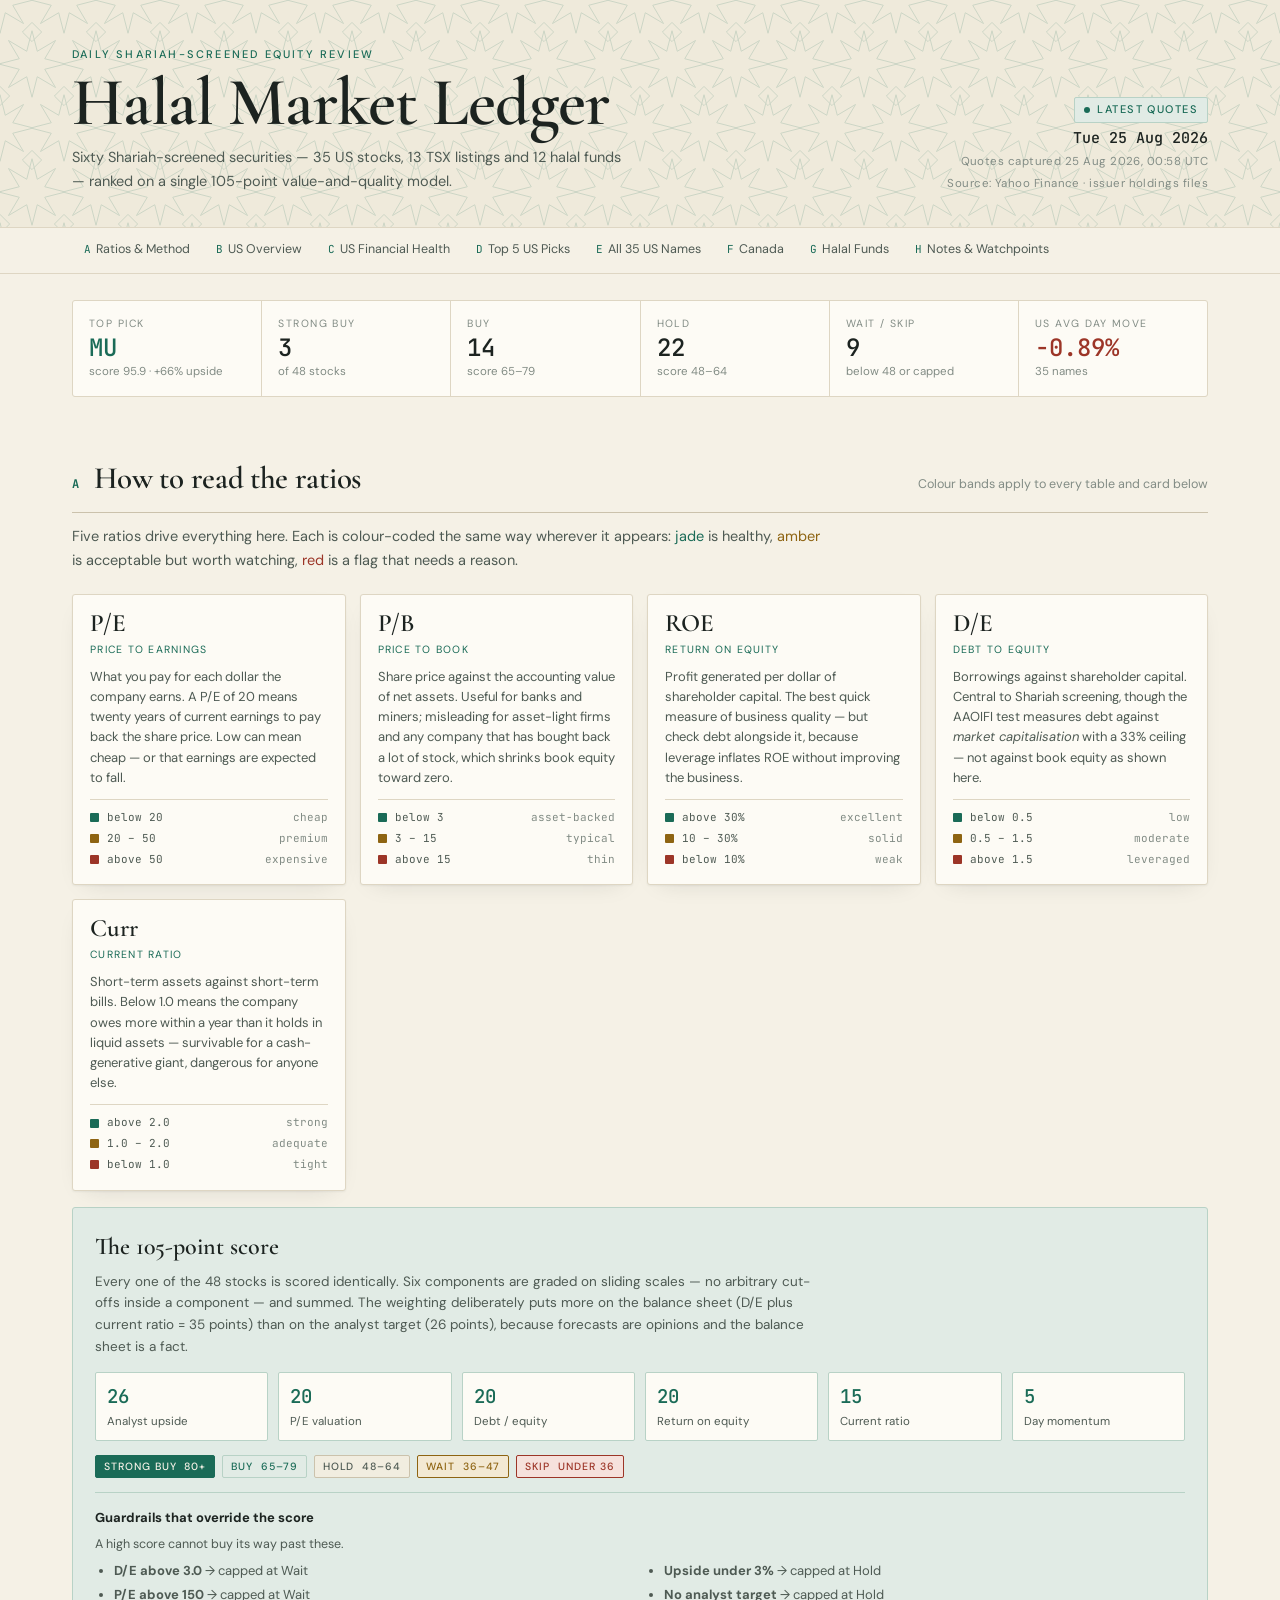
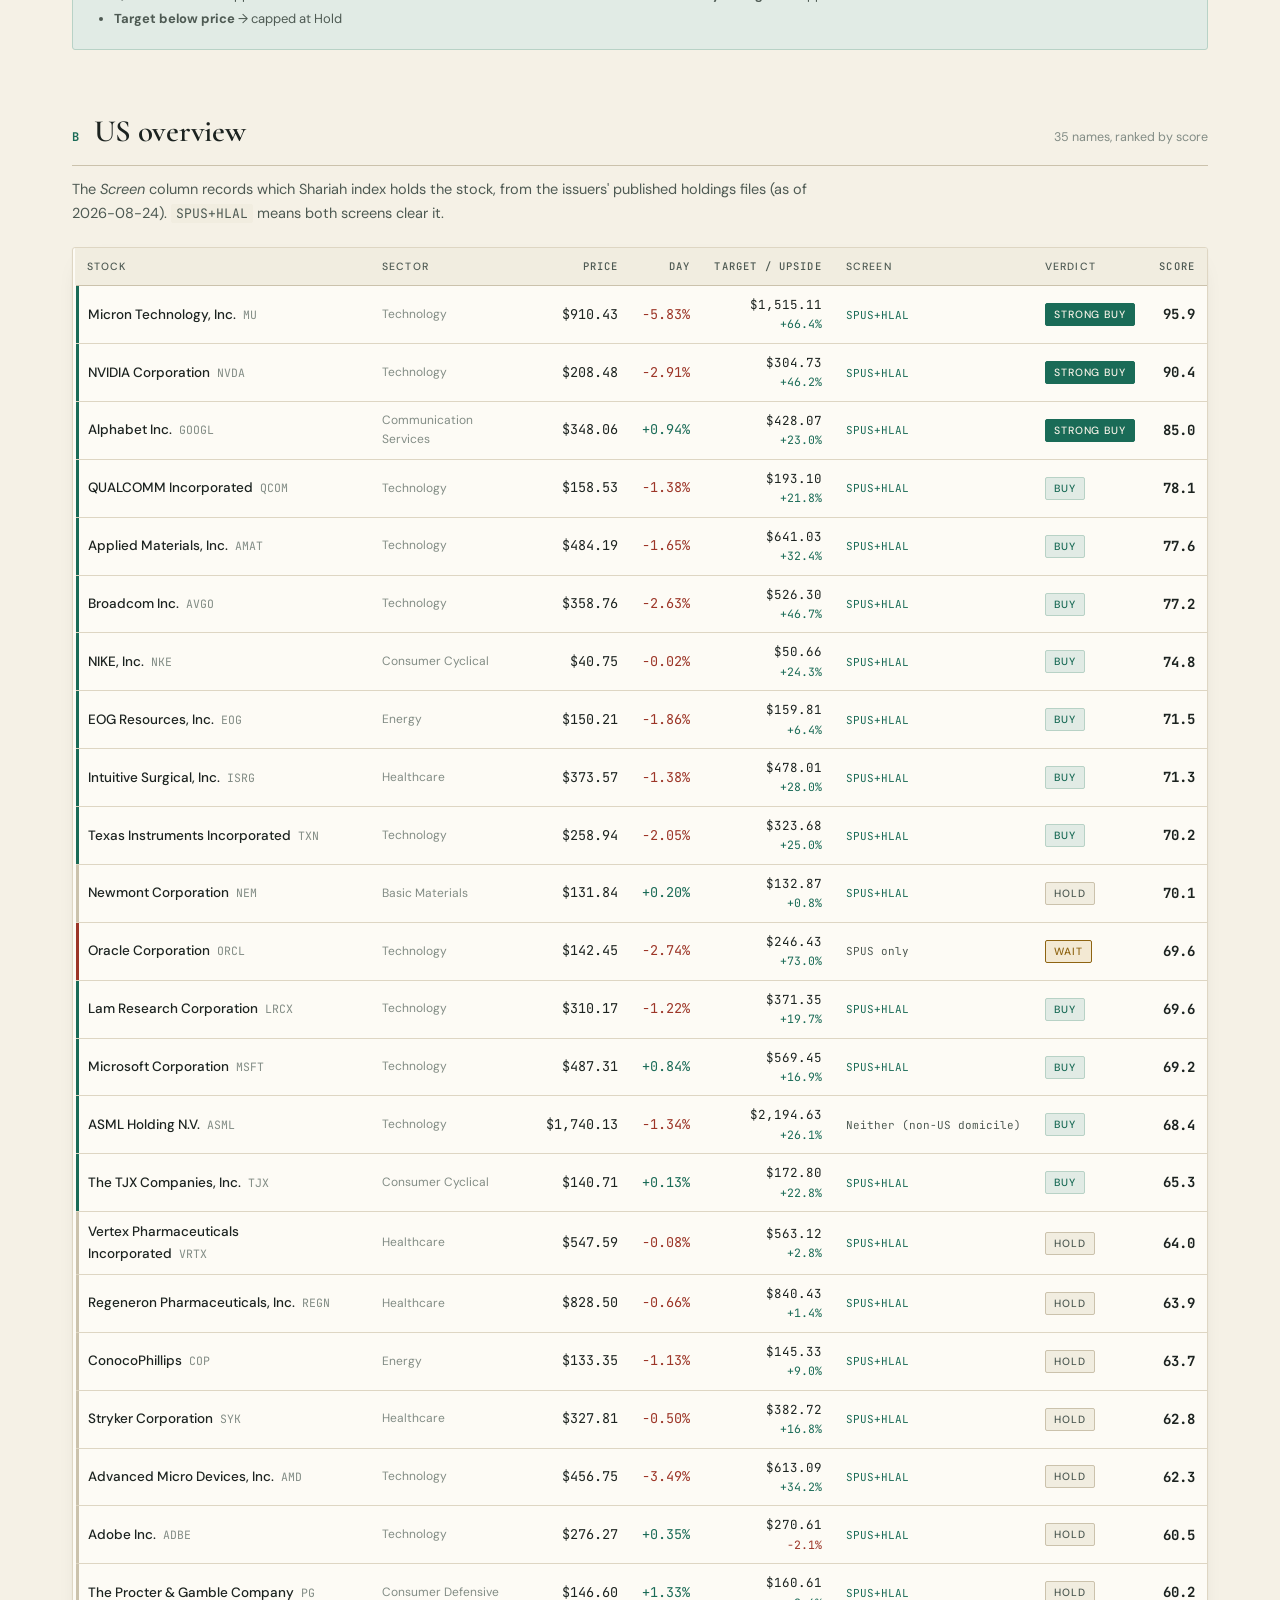
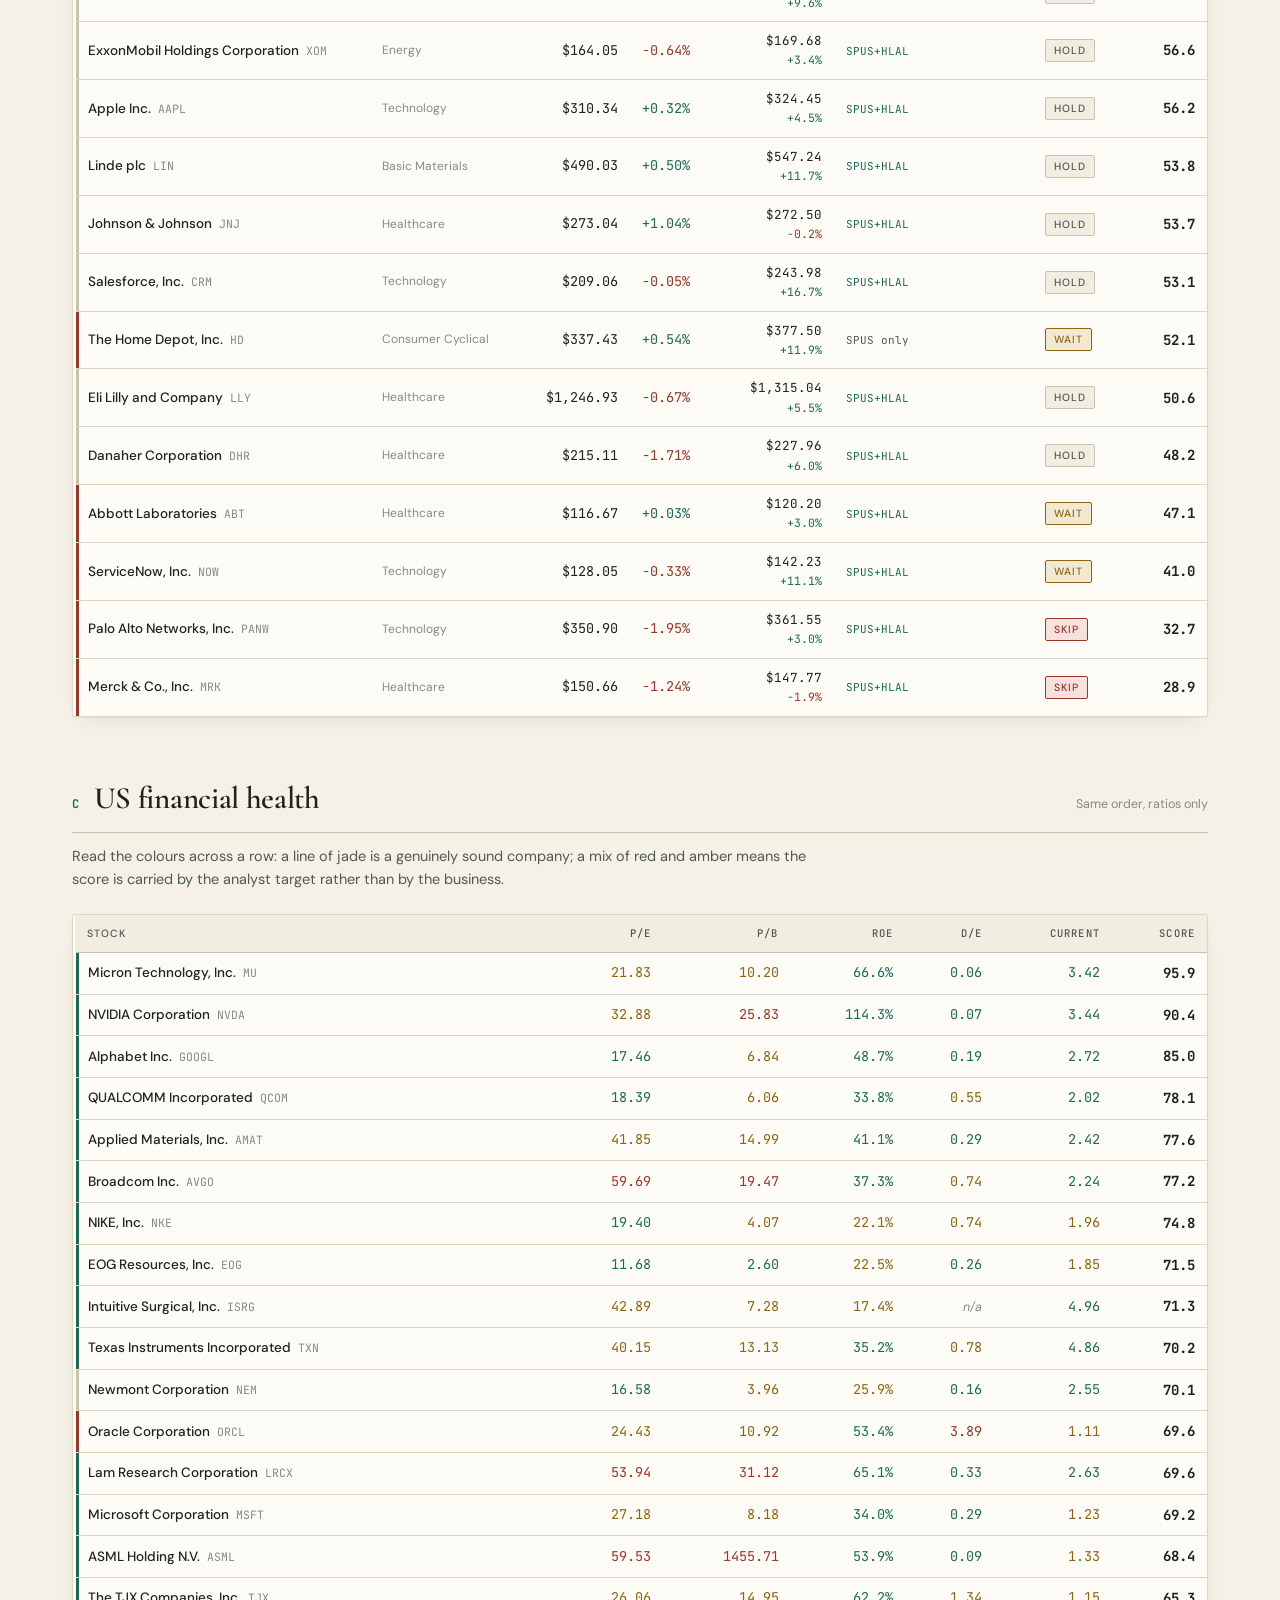
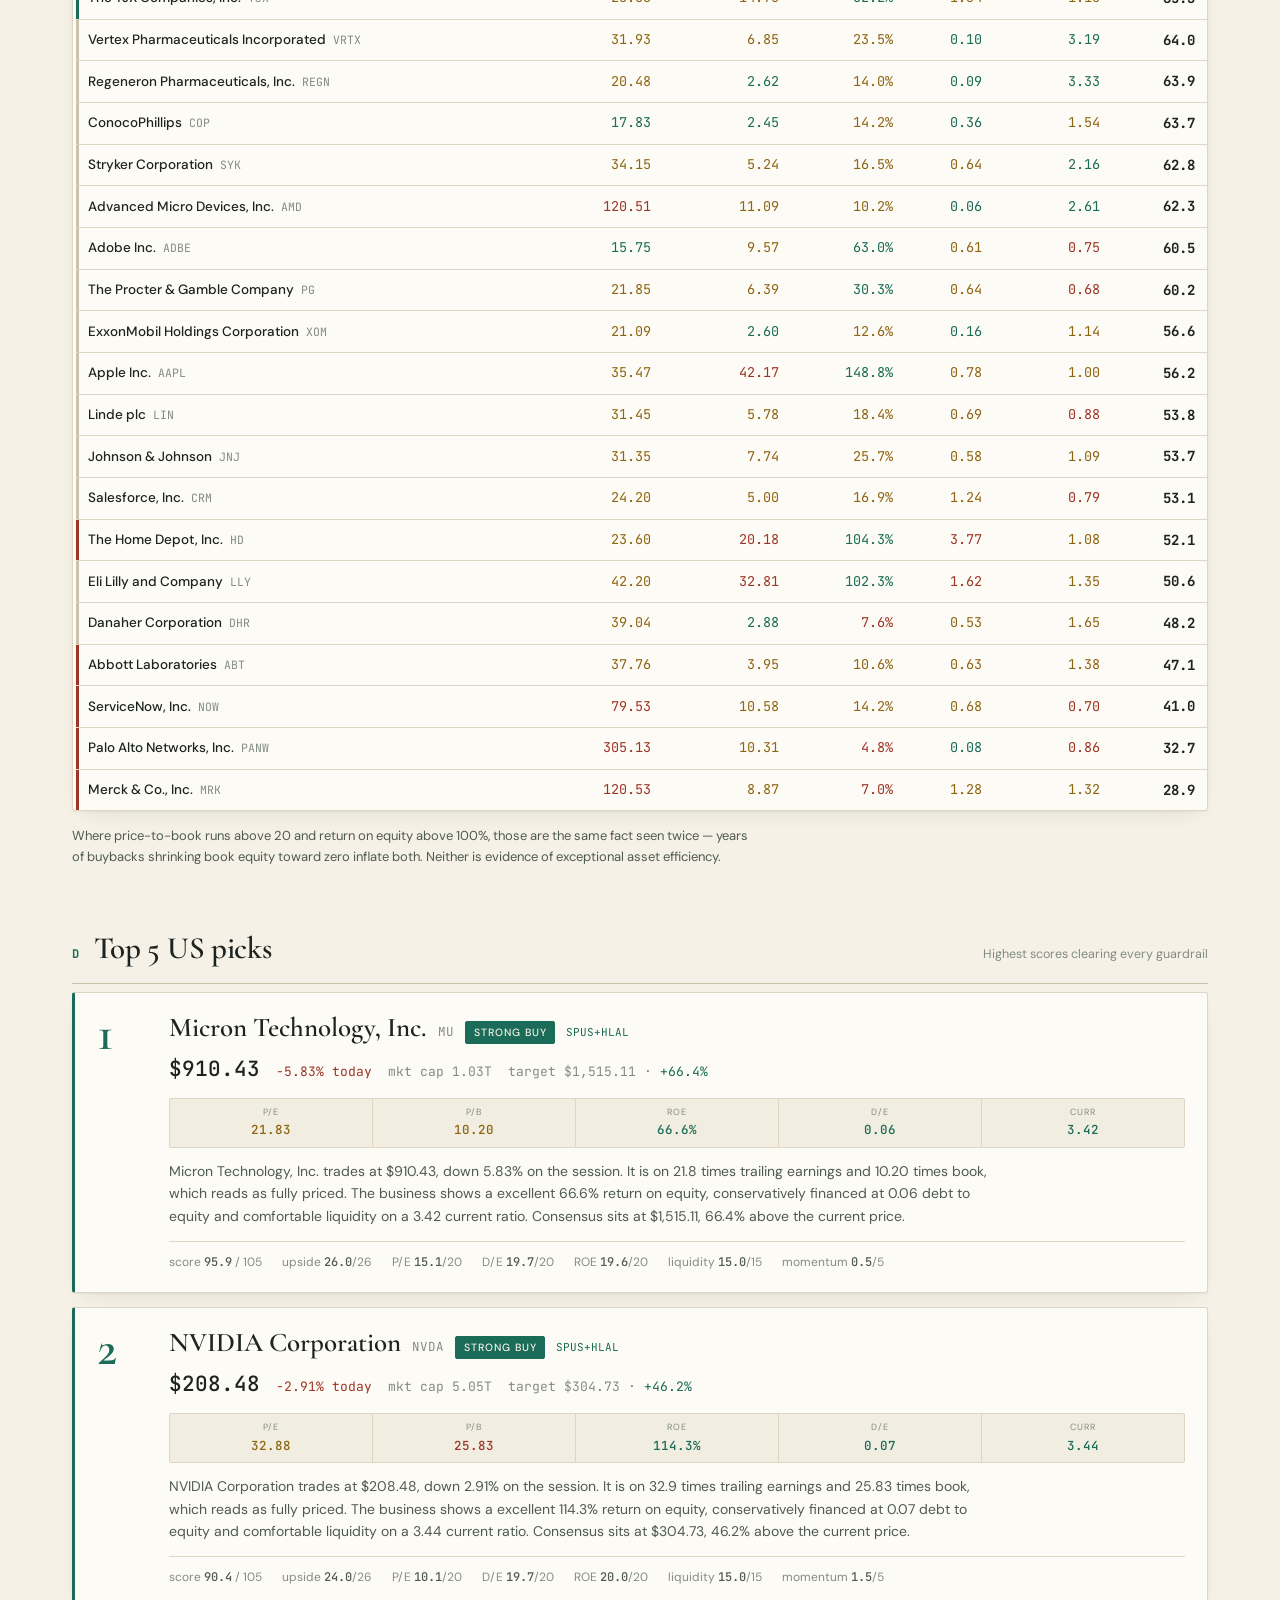
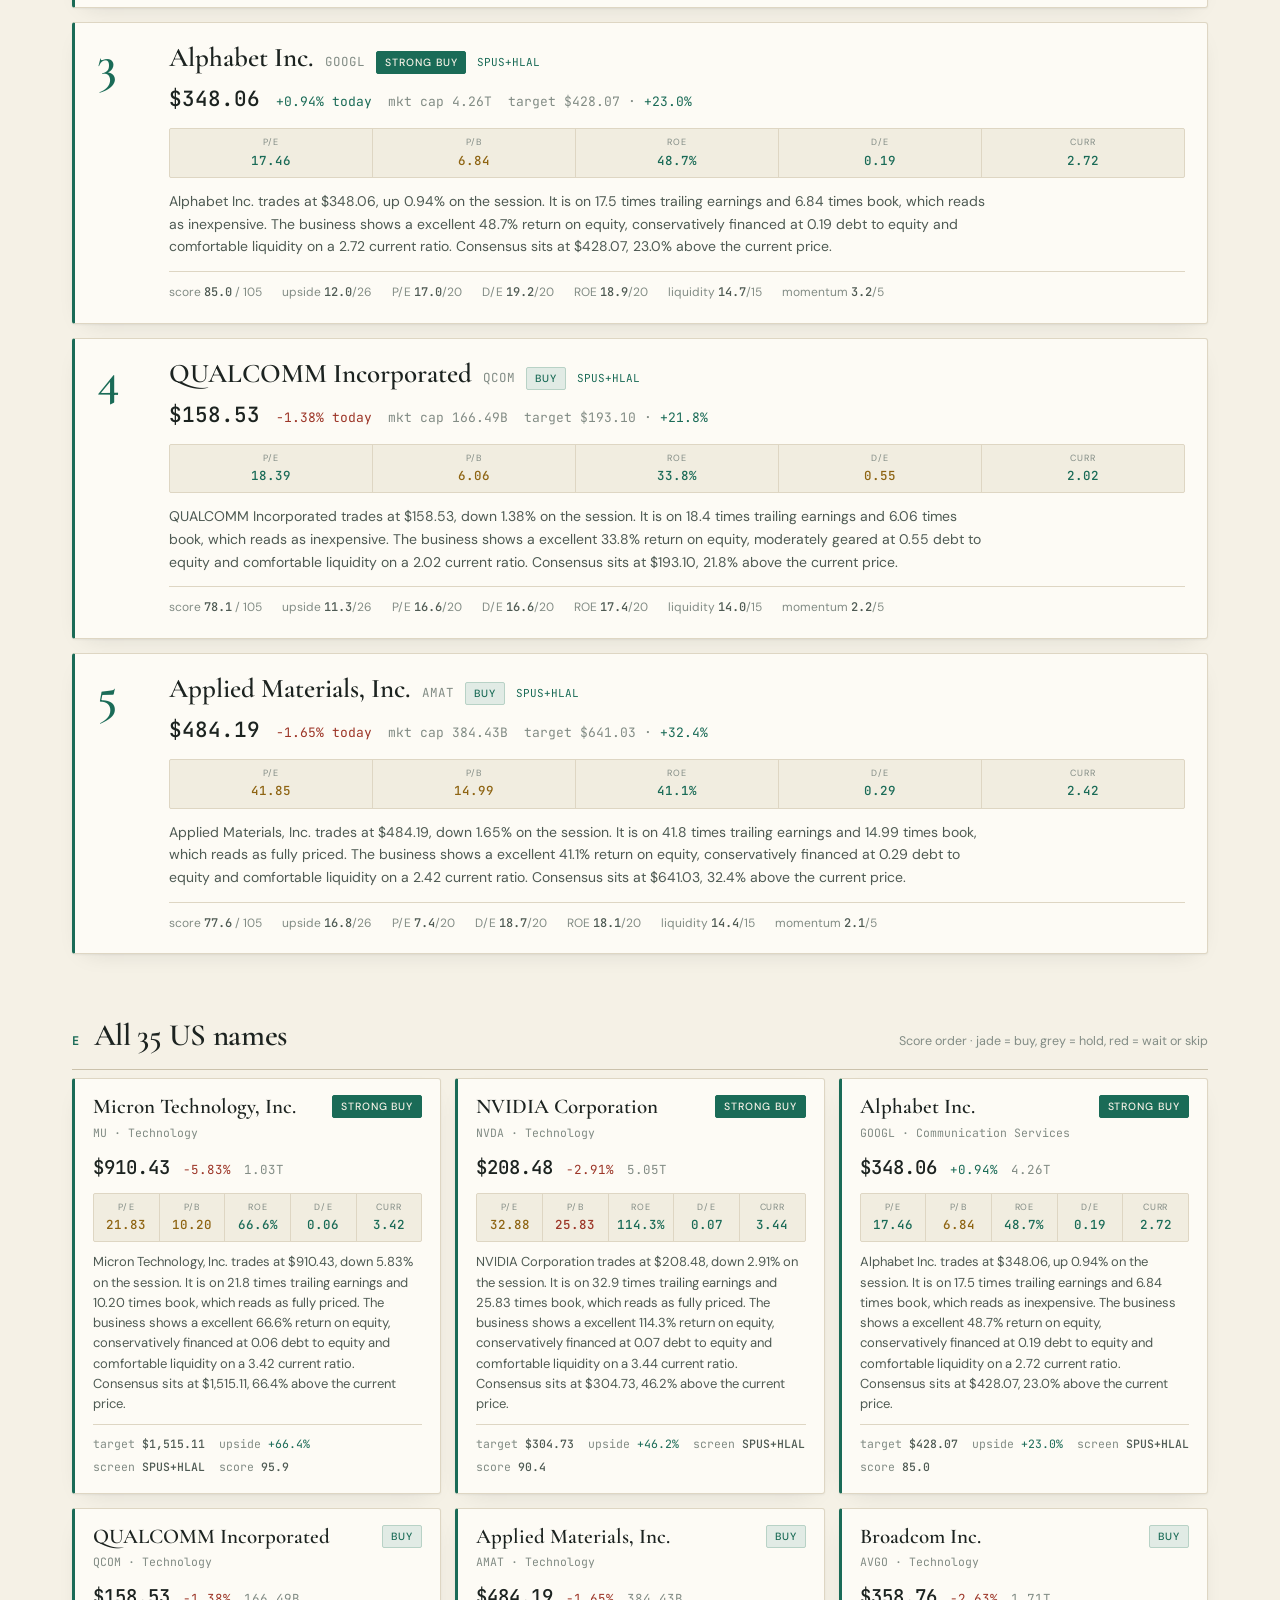
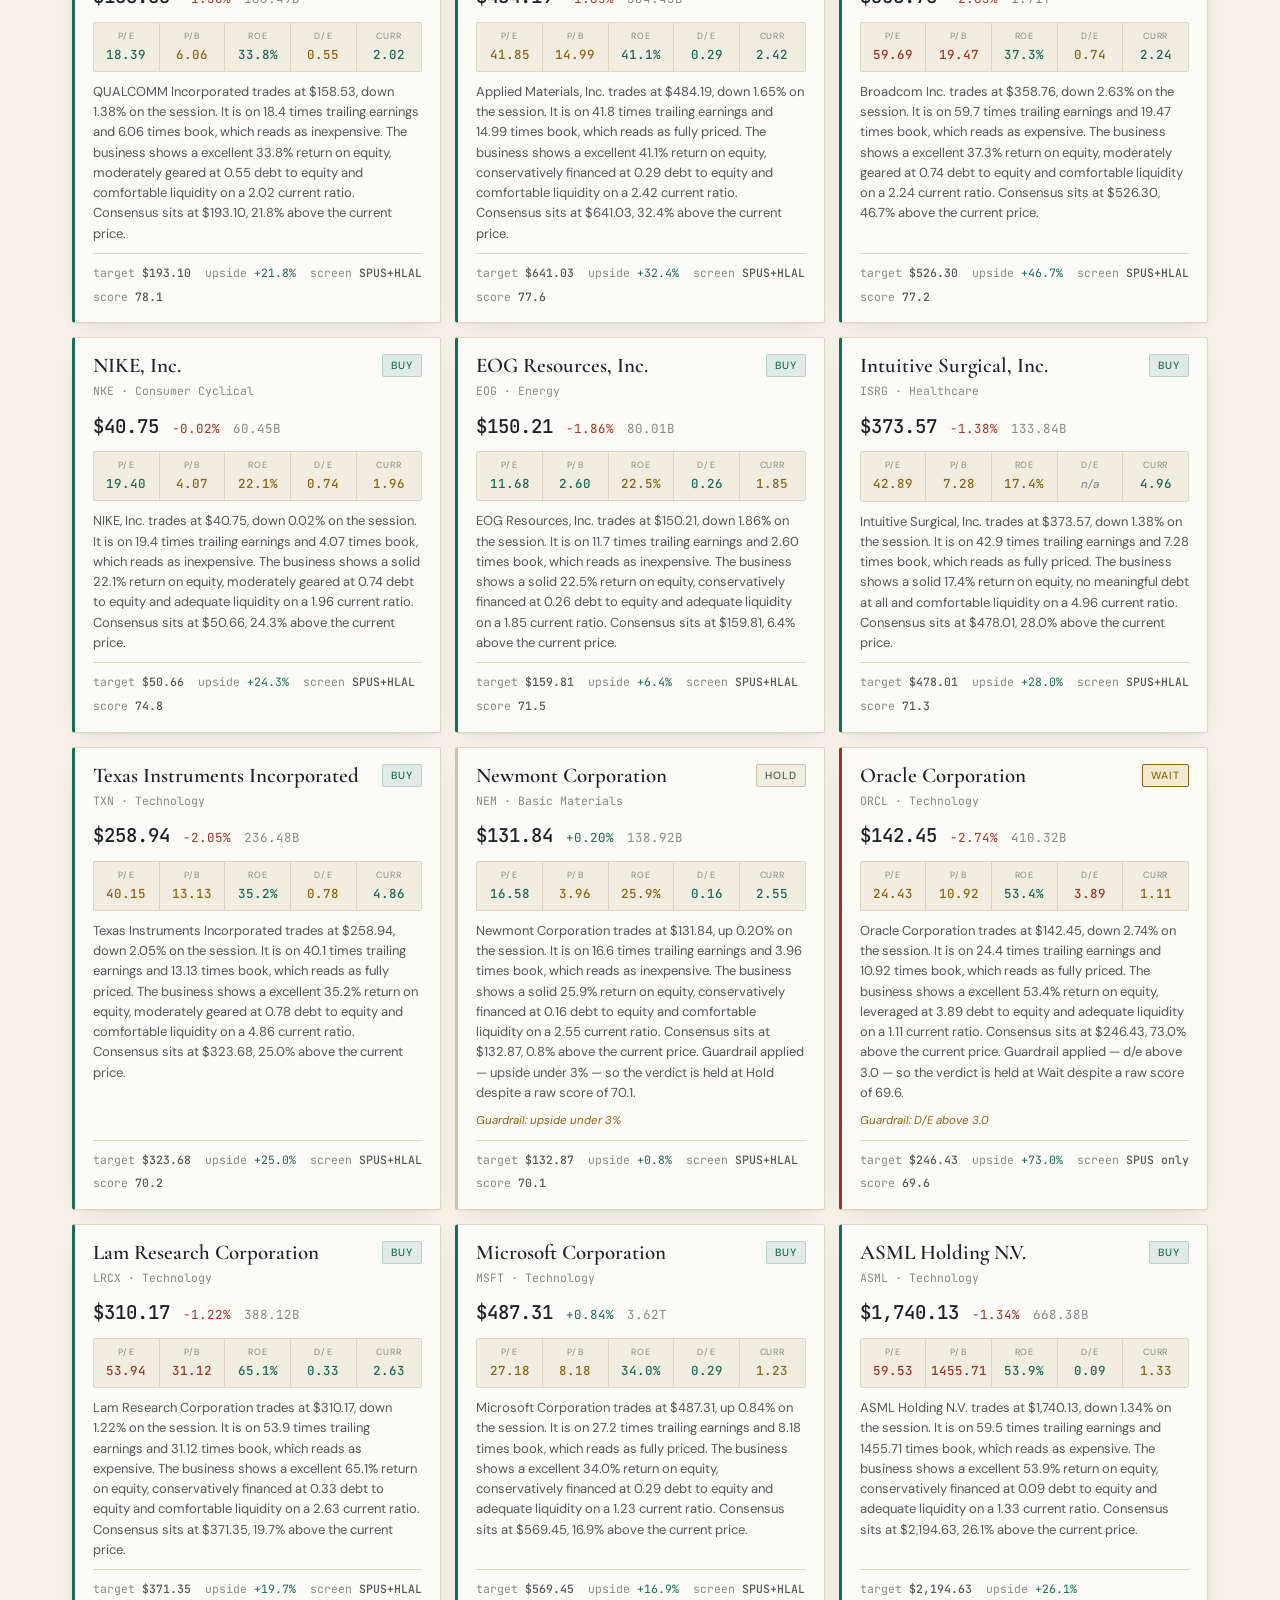
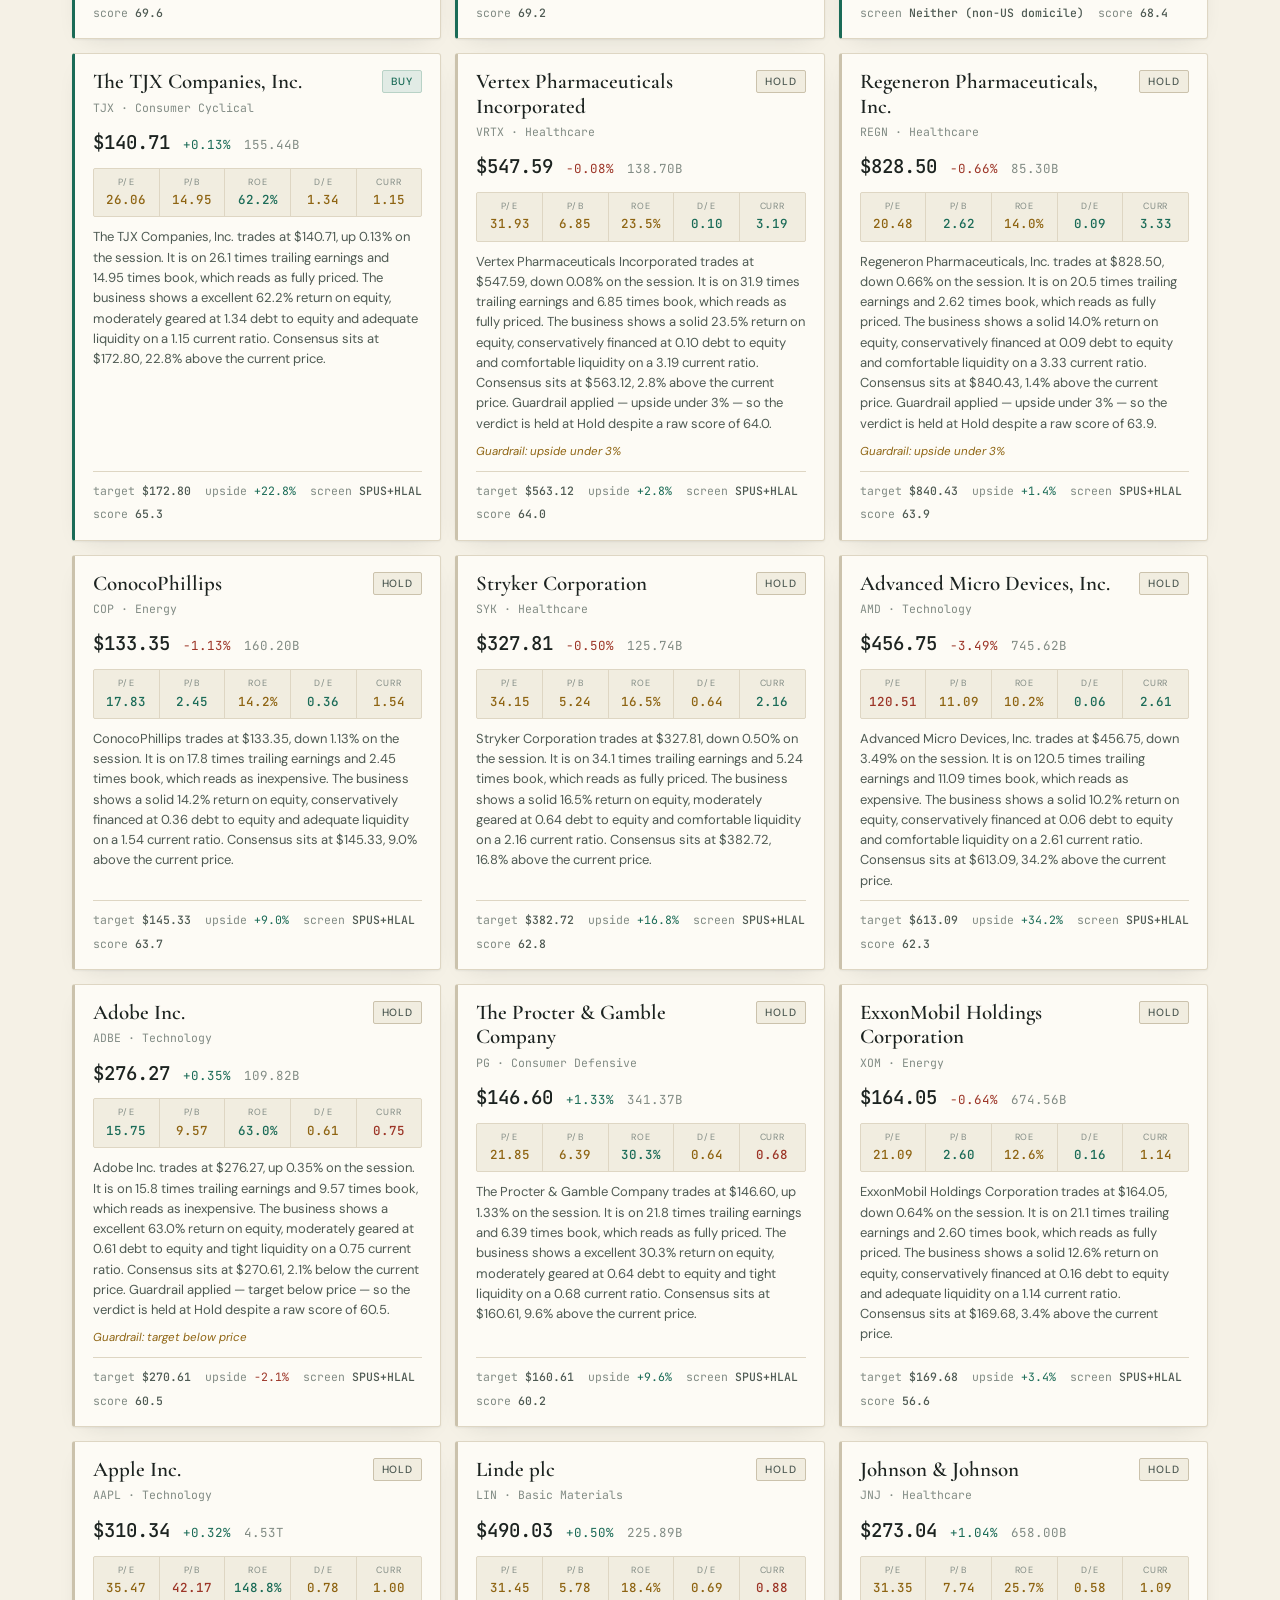
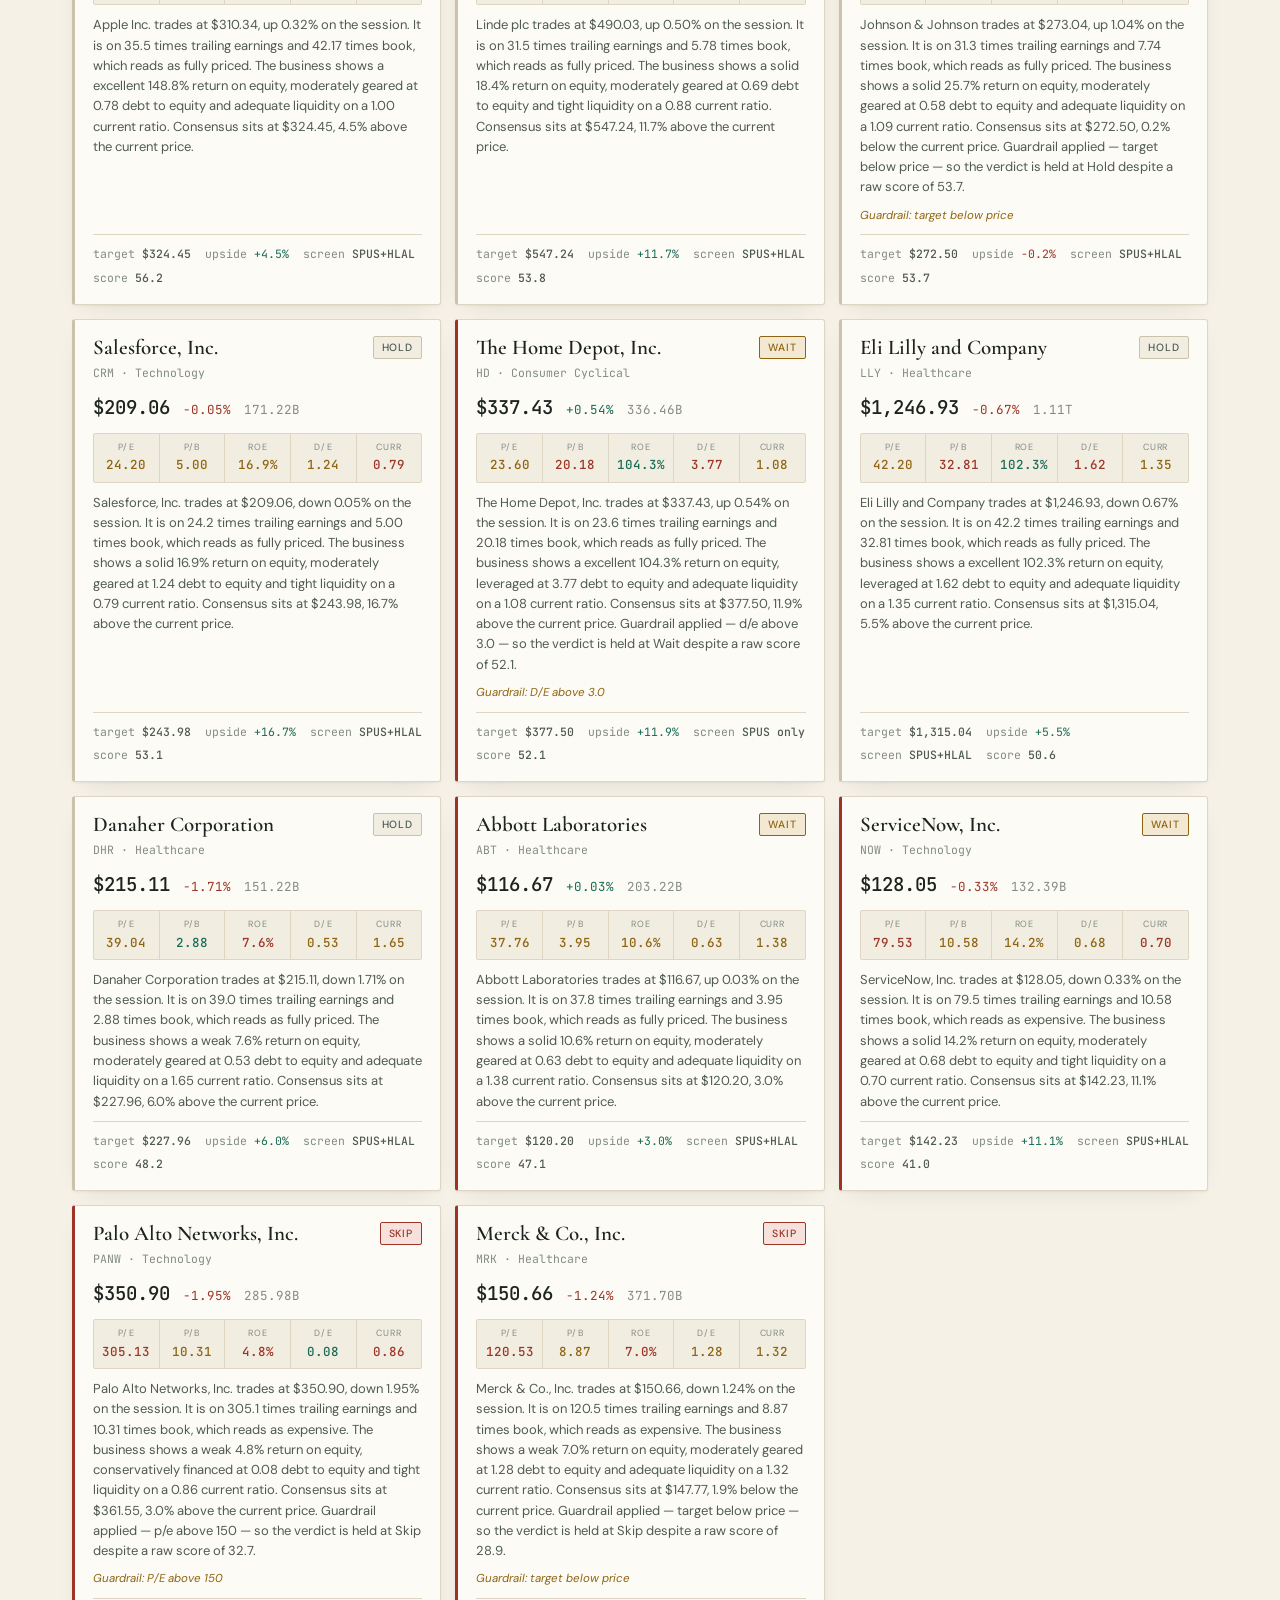
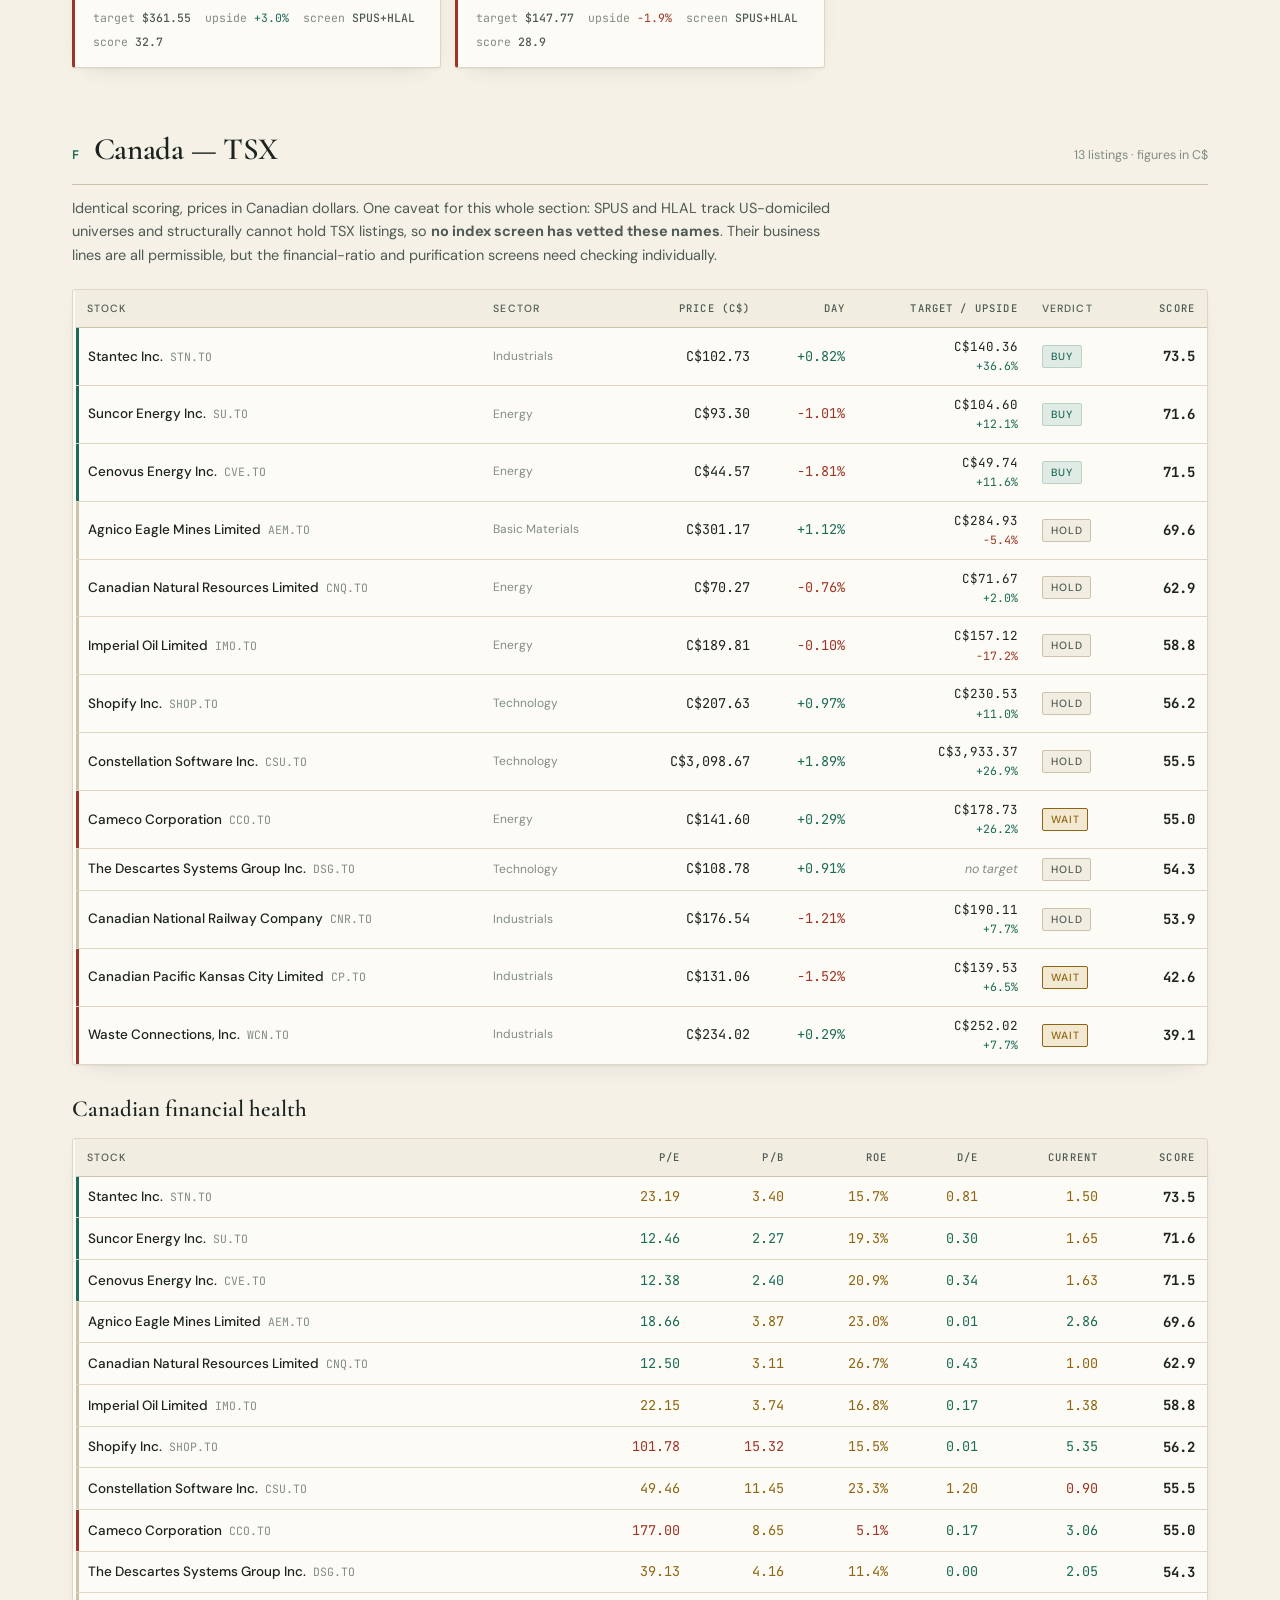
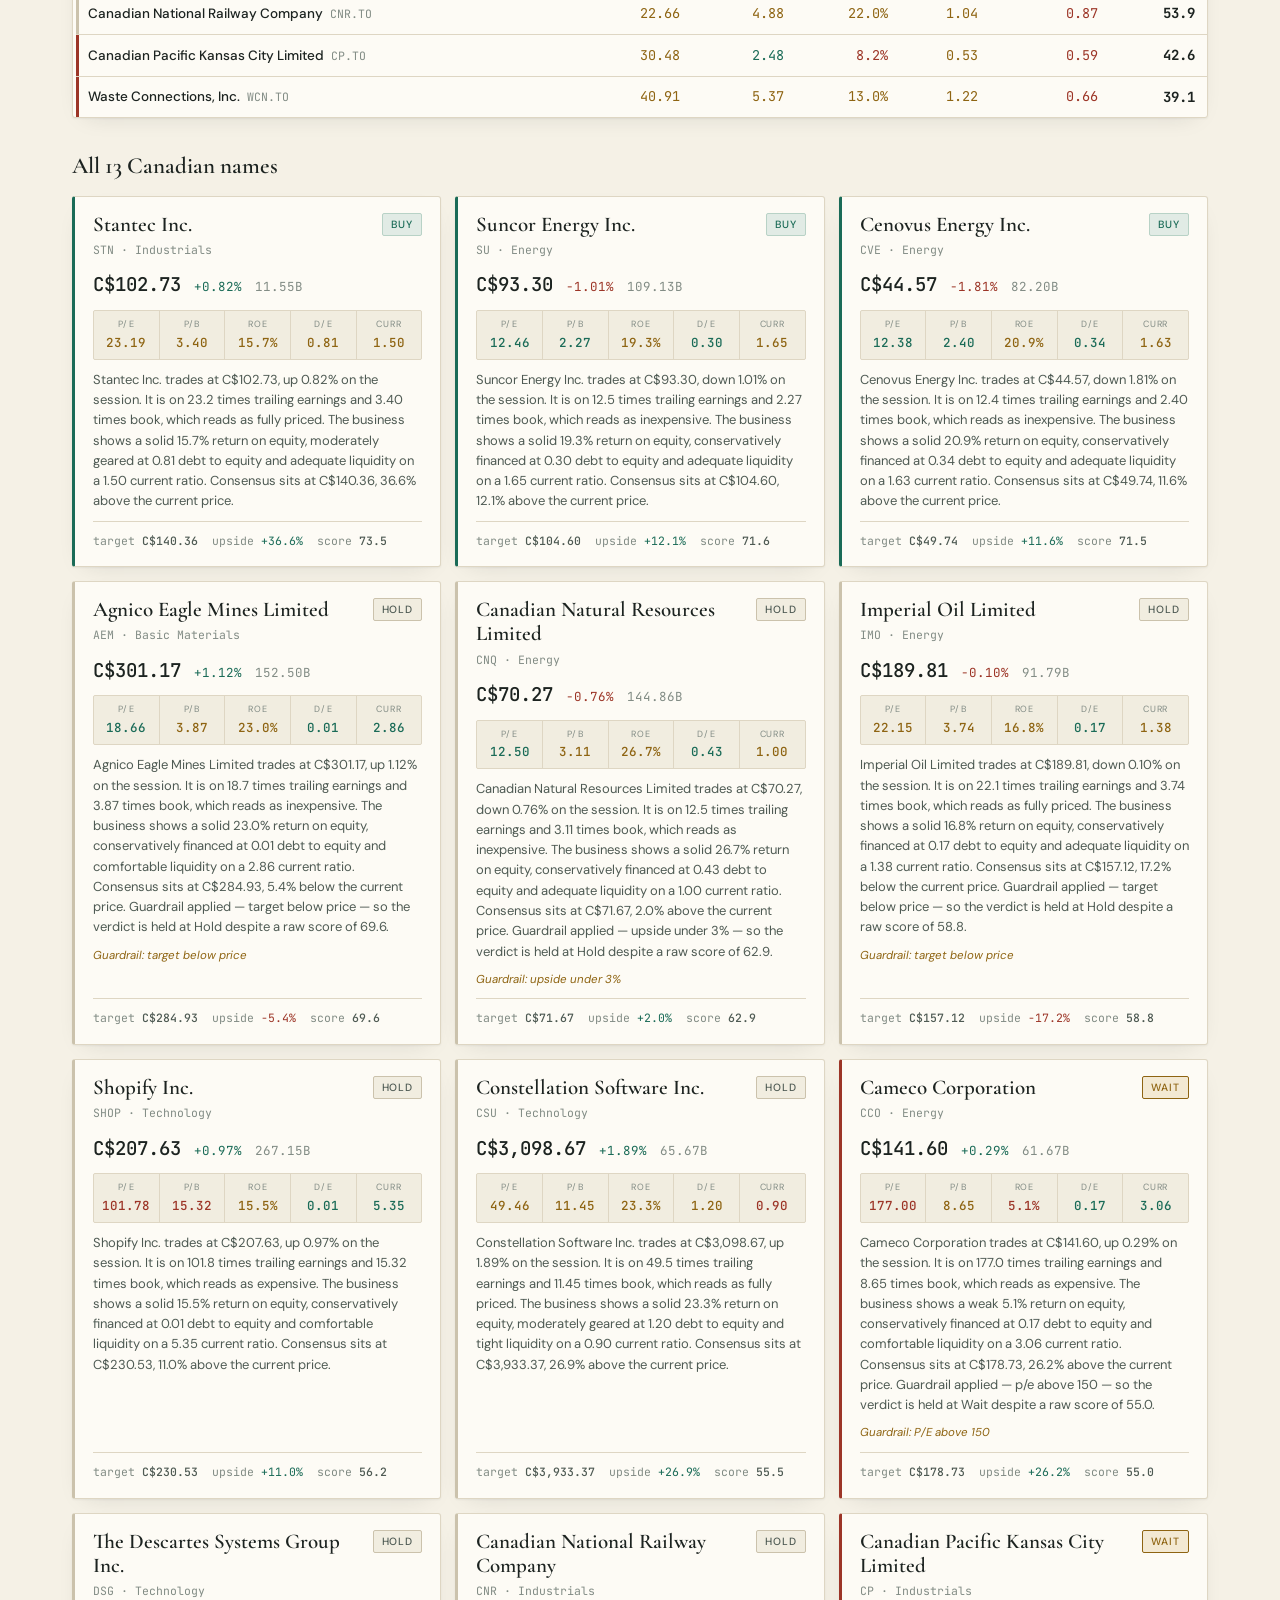
==== reports/2026-08-25.html @ 3c3ec8f3 "report: 2026-08-25" ====
<!doctype html>
<html lang="en">
<head>
<meta charset="utf-8">
<meta name="viewport" content="width=device-width,initial-scale=1">
<title>Halal Market Ledger — Tue 25 Aug 2026</title>
<meta name="description" content="Shariah-screened review of 60 securities for Tue 25 Aug 2026.">
<link rel="icon" href="data:image/svg+xml,<svg xmlns=%22http://www.w3.org/2000/svg%22 viewBox=%220 0 100 100%22><text y=%22.9em%22 font-size=%2290%22>&#127769;</text></svg>">
<style>*{margin:0;padding:0}</style>
</head>
<body>
<script>(function(){try{var t=localStorage.getItem('hml-theme');if(t)document.documentElement.setAttribute('data-theme',t);}catch(e){}})();</script>

<link rel="preconnect" href="https://fonts.googleapis.com">
<link rel="preconnect" href="https://fonts.gstatic.com" crossorigin>
<link rel="stylesheet" href="https://fonts.googleapis.com/css2?family=Cormorant+Garamond:ital,wght@0,400;0,500;0,600;0,700;1,400&family=DM+Sans:opsz,wght@9..40,300;9..40,400;9..40,500;9..40,700&family=JetBrains+Mono:wght@400;500;700&display=swap">
<style>
:root{
  --ground:#F5F1E6; --ground-2:#EFEADB; --surface:#FDFBF5; --surface-2:#F1EDE0;
  --ink:#1C2320; --ink-2:#4E5A53; --ink-3:#828C85;
  --rule:#DED6C3; --rule-2:#CBC2AC;
  --jade:#1a6b57; --jade-2:#12503f; --jade-soft:#E1EBE5; --jade-line:#B8D2C6;
  --amber:#8E6412; --amber-soft:#F3E9D3;
  --clay:#9C3527; --clay-soft:#F6E1DC;
  --shadow:0 1px 2px rgba(28,35,32,.05), 0 8px 24px -14px rgba(28,35,32,.18);
  --star:#1a6b57;
}
@media (prefers-color-scheme: dark){
  :root:not([data-theme="light"]){
    --ground:#121614; --ground-2:#171C19; --surface:#1B211E; --surface-2:#232A26;
    --ink:#EAE5D7; --ink-2:#AEB8B1; --ink-3:#79837C;
    --rule:#2C3531; --rule-2:#3B4640;
    --jade:#59B694; --jade-2:#7FCDAE; --jade-soft:#172C24; --jade-line:#2A4A3D;
    --amber:#D8A64C; --amber-soft:#2B2416;
    --clay:#E0806B; --clay-soft:#33201B;
    --shadow:0 1px 2px rgba(0,0,0,.4), 0 8px 24px -14px rgba(0,0,0,.7);
    --star:#59B694;
  }
}
:root[data-theme="dark"]{
  --ground:#121614; --ground-2:#171C19; --surface:#1B211E; --surface-2:#232A26;
  --ink:#EAE5D7; --ink-2:#AEB8B1; --ink-3:#79837C;
  --rule:#2C3531; --rule-2:#3B4640;
  --jade:#59B694; --jade-2:#7FCDAE; --jade-soft:#172C24; --jade-line:#2A4A3D;
  --amber:#D8A64C; --amber-soft:#2B2416;
  --clay:#E0806B; --clay-soft:#33201B;
  --shadow:0 1px 2px rgba(0,0,0,.4), 0 8px 24px -14px rgba(0,0,0,.7);
  --star:#59B694;
}
*{box-sizing:border-box}
body{
  margin:0; background:var(--ground); color:var(--ink);
  font-family:"DM Sans",-apple-system,BlinkMacSystemFont,"Segoe UI",Helvetica,Arial,sans-serif;
  font-size:15px; line-height:1.62; -webkit-font-smoothing:antialiased;
}
.wrap{max-width:1180px; margin:0 auto; padding:0 22px 90px}
.num,.mono{font-family:"JetBrains Mono",ui-monospace,SFMono-Regular,Menlo,monospace; font-variant-numeric:tabular-nums}

/* ---------- header ---------- */
.hero{position:relative; overflow:hidden; background:var(--ground-2); border-bottom:1px solid var(--rule)}
#stars{position:absolute; inset:0; width:100%; height:100%; opacity:.16; pointer-events:none}
:root[data-theme="dark"] #stars{opacity:.22}
@media (prefers-color-scheme: dark){:root:not([data-theme="light"]) #stars{opacity:.22}}
.hero-in{position:relative; max-width:1180px; margin:0 auto; padding:46px 22px 34px; display:flex;
         flex-wrap:wrap; gap:26px; align-items:flex-end; justify-content:space-between}
.brand{display:flex; flex-direction:column; gap:6px; min-width:min(100%,420px)}
.eyebrow{font-size:11px; letter-spacing:.20em; text-transform:uppercase; color:var(--jade); font-weight:500}
h1{font-family:"Cormorant Garamond",Georgia,serif; font-weight:600; font-size:clamp(40px,6.4vw,68px);
   line-height:.98; margin:0; letter-spacing:-.015em; text-wrap:balance}
.sub{color:var(--ink-2); font-size:14.5px; max-width:56ch; margin:4px 0 0}
.stamp{display:flex; flex-direction:column; gap:3px; align-items:flex-end; text-align:right}
.stamp .big{font-family:"JetBrains Mono",monospace; font-size:15px; font-weight:500; color:var(--ink)}
.stamp .sm{font-size:11.5px; color:var(--ink-3); letter-spacing:.04em}
.live{display:inline-flex; align-items:center; gap:7px; background:var(--jade-soft); color:var(--jade);
      border:1px solid var(--jade-line); border-radius:2px; padding:3px 9px; font-size:11px;
      letter-spacing:.13em; text-transform:uppercase; font-weight:500}
.live::before{content:""; width:6px; height:6px; border-radius:50%; background:var(--jade)}

/* ---------- nav ---------- */
nav{position:sticky; top:0; z-index:40; background:color-mix(in srgb, var(--ground) 88%, transparent);
    backdrop-filter:blur(10px); border-bottom:1px solid var(--rule)}
.nav-in{max-width:1180px; margin:0 auto; padding:0 22px; display:flex; gap:2px; overflow-x:auto}
nav a{flex:0 0 auto; padding:11px 12px; font-size:12.5px; color:var(--ink-2); text-decoration:none;
      border-bottom:2px solid transparent; white-space:nowrap}
nav a:hover{color:var(--jade); border-bottom-color:var(--jade-line)}
nav a:focus-visible{outline:2px solid var(--jade); outline-offset:-2px}
nav .k{font-family:"JetBrains Mono",monospace; color:var(--jade); margin-right:5px; font-size:11px}

/* ---------- sections ---------- */
section{margin-top:56px; scroll-margin-top:60px}
.sec-head{display:flex; align-items:baseline; gap:14px; border-bottom:1px solid var(--rule-2); padding-bottom:9px; margin-bottom:8px}
.sec-key{font-family:"JetBrains Mono",monospace; font-size:12px; color:var(--jade); font-weight:700; letter-spacing:.06em}
.sec-head h2{font-family:"Cormorant Garamond",Georgia,serif; font-weight:600; font-size:31px; margin:0; letter-spacing:-.01em}
.sec-note{color:var(--ink-3); font-size:12.5px; margin-left:auto; text-align:right}
.lede{color:var(--ink-2); font-size:14.5px; max-width:76ch; margin:12px 0 22px}

/* ---------- summary strip ---------- */
.strip{display:grid; grid-template-columns:repeat(auto-fit,minmax(128px,1fr)); gap:1px;
       background:var(--rule); border:1px solid var(--rule); margin-top:26px; border-radius:3px; overflow:hidden}
.sc{background:var(--surface); padding:14px 16px; display:flex; flex-direction:column; gap:2px}
.sc .l{font-size:10.5px; letter-spacing:.14em; text-transform:uppercase; color:var(--ink-3)}
.sc .v{font-family:"JetBrains Mono",monospace; font-size:24px; font-weight:500; line-height:1.15}
.sc .m{font-size:11.5px; color:var(--ink-3)}
.sc.hi .v{color:var(--jade)}

/* ---------- tables ---------- */
.tw{overflow-x:auto; border:1px solid var(--rule); border-radius:3px; background:var(--surface); box-shadow:var(--shadow)}
table{border-collapse:collapse; width:100%; min-width:820px; font-size:13.5px}
thead th{position:sticky; top:0; background:var(--surface-2); text-align:left; padding:10px 12px;
         font-size:10.5px; letter-spacing:.11em; text-transform:uppercase; color:var(--ink-2);
         font-weight:500; border-bottom:1px solid var(--rule-2); white-space:nowrap}
tbody td{padding:9px 12px; border-bottom:1px solid var(--rule); vertical-align:middle}
tbody tr:last-child td{border-bottom:none}
tbody tr:hover td{background:var(--surface-2)}
td.num,th.num{text-align:right; font-family:"JetBrains Mono",monospace; font-variant-numeric:tabular-nums; white-space:nowrap}
td.nm{min-width:190px}
td.nm .co{font-weight:500}
td.nm .tk{font-family:"JetBrains Mono",monospace; font-size:11.5px; color:var(--ink-3); margin-left:7px}
tbody tr{border-left:3px solid transparent}
tbody tr.s-buy  td:first-child{box-shadow:inset 3px 0 0 var(--jade)}
tbody tr.s-hold td:first-child{box-shadow:inset 3px 0 0 var(--rule-2)}
tbody tr.s-wait td:first-child{box-shadow:inset 3px 0 0 var(--clay)}
.sect{font-size:12px; color:var(--ink-3)}
.up{color:var(--jade)} .down{color:var(--clay)} .flat{color:var(--ink-3)}
.na{color:var(--ink-3); font-style:italic; font-size:.92em; font-family:"DM Sans",sans-serif}
.tgt{display:block; font-size:12.5px}
.ups{display:block; font-size:11.5px}
.rv.g{color:var(--jade)} .rv.a{color:var(--amber)} .rv.r{color:var(--clay)}
.dval.g{color:var(--jade)} .dval.a{color:var(--amber)} .dval.r{color:var(--clay)} .dval.na{color:var(--ink-3)}
.scr{font-size:11px; font-family:"JetBrains Mono",monospace; color:var(--ink-2); white-space:nowrap}
.scr.both{color:var(--jade)}
.sco{font-weight:700; font-size:14px}

/* ---------- badges ---------- */
.badge{display:inline-block; padding:2px 8px; border-radius:2px; font-size:10.5px; font-weight:500;
       letter-spacing:.09em; text-transform:uppercase; white-space:nowrap; border:1px solid transparent}
.b-sbuy{background:var(--jade); color:var(--ground); border-color:var(--jade)}
.b-buy {background:var(--jade-soft); color:var(--jade); border-color:var(--jade-line)}
.b-hold{background:var(--surface-2); color:var(--ink-2); border-color:var(--rule-2)}
.b-wait{background:var(--amber-soft); color:var(--amber); border-color:var(--amber)}
.b-skip{background:var(--clay-soft); color:var(--clay); border-color:var(--clay)}

/* ---------- ratio explainer cards ---------- */
.rgrid{display:grid; grid-template-columns:repeat(auto-fit,minmax(232px,1fr)); gap:14px}
.rcard{background:var(--surface); border:1px solid var(--rule); border-radius:3px; padding:16px 17px;
       display:flex; flex-direction:column; gap:9px; box-shadow:var(--shadow)}
.rcard h3{font-family:"Cormorant Garamond",Georgia,serif; font-size:25px; font-weight:600; margin:0; line-height:1}
.rcard .full{font-size:10.5px; letter-spacing:.12em; text-transform:uppercase; color:var(--jade); margin-top:-4px}
.rcard p{margin:0; font-size:13px; color:var(--ink-2); line-height:1.55}
.bands{display:flex; flex-direction:column; gap:3px; margin-top:2px; border-top:1px solid var(--rule); padding-top:9px}
.bd{display:flex; align-items:center; gap:8px; font-size:11px; font-family:"JetBrains Mono",monospace; white-space:nowrap}
.sw{width:9px; height:9px; border-radius:1px; flex:0 0 auto}
.sw.g{background:var(--jade)} .sw.a{background:var(--amber)} .sw.r{background:var(--clay)}
.bd .txt{color:var(--ink-2)}

/* ---------- method box ---------- */
.method{margin-top:16px; background:var(--jade-soft); border:1px solid var(--jade-line); border-radius:3px; padding:20px 22px}
.method h3{font-family:"Cormorant Garamond",Georgia,serif; font-size:24px; margin:0 0 4px; font-weight:600}
.method p{margin:0 0 12px; font-size:13.5px; color:var(--ink-2); max-width:80ch}
.mgrid{display:grid; grid-template-columns:repeat(auto-fit,minmax(140px,1fr)); gap:10px; margin:14px 0}
.mi{background:var(--surface); border:1px solid var(--jade-line); border-radius:2px; padding:9px 11px}
.mi .p{font-family:"JetBrains Mono",monospace; font-size:19px; color:var(--jade); font-weight:500}
.mi .n2{font-size:11.5px; color:var(--ink-2)}
.bandrow{display:flex; flex-wrap:wrap; gap:7px; margin-top:6px}
.guard{margin-top:14px; border-top:1px solid var(--jade-line); padding-top:12px}
.guard ul{margin:6px 0 0; padding-left:19px; font-size:13px; color:var(--ink-2); columns:2; column-gap:28px}
.guard li{margin-bottom:3px; break-inside:avoid}
@media(max-width:640px){.guard ul{columns:1}}

/* ---------- top picks ---------- */
.picks{display:grid; gap:14px}
.pick{background:var(--surface); border:1px solid var(--rule); border-left:3px solid var(--jade);
      border-radius:3px; padding:20px 22px; display:grid; grid-template-columns:52px 1fr; gap:20px; box-shadow:var(--shadow)}
.rank{font-family:"Cormorant Garamond",Georgia,serif; font-size:50px; line-height:.8; color:var(--jade); font-weight:600}
.pick-h{display:flex; flex-wrap:wrap; align-items:baseline; gap:11px; margin-bottom:3px}
.pick-h .nm2{font-family:"Cormorant Garamond",Georgia,serif; font-size:27px; font-weight:600; line-height:1.1}
.pick-h .tk2{font-family:"JetBrains Mono",monospace; font-size:12.5px; color:var(--ink-3)}
.pline{display:flex; flex-wrap:wrap; gap:16px; align-items:baseline; margin:8px 0 12px;
       font-family:"JetBrains Mono",monospace; font-size:13px}
.pline .px{font-size:21px; font-weight:500}
.pick p.an{margin:12px 0 0; font-size:14px; color:var(--ink-2); max-width:82ch}
.pfoot{display:flex; flex-wrap:wrap; gap:8px 20px; margin-top:13px; padding-top:11px;
       border-top:1px solid var(--rule); font-size:12px; color:var(--ink-3)}
.pfoot b{font-family:"JetBrains Mono",monospace; color:var(--ink-2); font-weight:500}

/* ---------- stock cards ---------- */
.cards{display:grid; grid-template-columns:repeat(auto-fill,minmax(348px,1fr)); gap:14px}
.card{background:var(--surface); border:1px solid var(--rule); border-radius:3px; padding:16px 18px;
      display:flex; flex-direction:column; gap:9px; box-shadow:var(--shadow); border-left:3px solid var(--rule-2)}
.card.s-buy{border-left-color:var(--jade)}
.card.s-hold{border-left-color:var(--rule-2)}
.card.s-wait{border-left-color:var(--clay)}
.chead{display:flex; align-items:flex-start; justify-content:space-between; gap:10px}
.chead .cn{font-family:"Cormorant Garamond",Georgia,serif; font-size:21px; font-weight:600; line-height:1.15}
.chead .ct{font-family:"JetBrains Mono",monospace; font-size:11.5px; color:var(--ink-3)}
.cprice{display:flex; flex-wrap:wrap; gap:13px; align-items:baseline; font-family:"JetBrains Mono",monospace; font-size:12.5px}
.cprice .p1{font-size:19px; font-weight:500}
.cprice .mc{color:var(--ink-3)}
.dash{display:grid; grid-template-columns:repeat(5,1fr); gap:1px; background:var(--rule);
      border:1px solid var(--rule); border-radius:2px; overflow:hidden}
.dcell{background:var(--surface-2); padding:6px 4px; display:flex; flex-direction:column; align-items:center; gap:1px}
.dlab{font-size:9px; letter-spacing:.09em; text-transform:uppercase; color:var(--ink-3)}
.dval{font-family:"JetBrains Mono",monospace; font-size:12.5px; font-weight:500}
.card p.an{margin:1px 0 0; font-size:13px; color:var(--ink-2); line-height:1.56}
.cfoot{margin-top:auto; padding-top:10px; border-top:1px solid var(--rule); display:flex; flex-wrap:wrap;
       gap:5px 14px; font-size:11.5px; color:var(--ink-3); font-family:"JetBrains Mono",monospace}
.cfoot span b{color:var(--ink-2); font-weight:500}
.gflag{color:var(--amber); font-size:11.5px; font-family:"DM Sans",sans-serif; font-style:italic}

/* ---------- funds ---------- */
.fcards{display:grid; grid-template-columns:repeat(auto-fill,minmax(340px,1fr)); gap:14px}
.hold{display:flex; flex-direction:column; gap:3px; margin-top:2px}
.hrow{display:flex; justify-content:space-between; gap:10px; font-size:11.5px; font-family:"JetBrains Mono",monospace;
      color:var(--ink-2); border-bottom:1px dotted var(--rule); padding-bottom:2px}
.hlab{font-size:10px; letter-spacing:.12em; text-transform:uppercase; color:var(--ink-3); margin-top:4px}

/* ---------- notes ---------- */
.ngrid{display:grid; grid-template-columns:repeat(auto-fit,minmax(290px,1fr)); gap:14px}
.ncard{background:var(--surface); border:1px solid var(--rule); border-radius:3px; padding:17px 19px; box-shadow:var(--shadow)}
.ncard h3{font-family:"Cormorant Garamond",Georgia,serif; font-size:22px; margin:0 0 8px; font-weight:600}
.ncard ul{margin:0; padding-left:18px; font-size:13.5px; color:var(--ink-2)}
.ncard li{margin-bottom:7px}
.ncard p{margin:0 0 9px; font-size:13.5px; color:var(--ink-2)}
.dq{background:var(--amber-soft); border-color:var(--amber)}
.dq h3{color:var(--amber)}
.disc{margin-top:26px; background:var(--surface-2); border:1px solid var(--rule); border-left:3px solid var(--ink-3);
      border-radius:3px; padding:17px 20px; font-size:12.5px; color:var(--ink-2); line-height:1.6}
.disc b{color:var(--ink)}
footer{margin-top:44px; padding-top:20px; border-top:1px solid var(--rule); font-size:12px; color:var(--ink-3);
       display:flex; flex-wrap:wrap; gap:10px; justify-content:space-between}
code{font-family:"JetBrains Mono",monospace; font-size:.9em; background:var(--surface-2); padding:1px 5px; border-radius:2px}
@media (prefers-reduced-motion: reduce){*{animation:none!important; transition:none!important}}
@media(max-width:560px){
  .pick{grid-template-columns:1fr; gap:8px} .rank{font-size:34px}
  .hero-in{padding:34px 22px 26px} .stamp{align-items:flex-start; text-align:left}
}
</style>

<div class="hero"><canvas id="stars"></canvas><div class="hero-in"><div class="brand"><span class="eyebrow">Daily Shariah-Screened Equity Review</span><h1>Halal Market Ledger</h1><p class="sub">Sixty Shariah-screened securities &mdash; 35 US stocks, 13 TSX listings and 12 halal funds &mdash; ranked on a single 105-point value-and-quality model.</p></div><div class="stamp"><span class="live">Latest quotes</span><span class="big">Tue 25 Aug 2026</span><span class="sm">Quotes captured 25 Aug 2026, 00:58 UTC</span><span class="sm">Source: Yahoo Finance &middot; issuer holdings files</span></div></div></div>
<nav><div class="nav-in"><a href="#a"><span class="k">A</span>Ratios &amp; Method</a><a href="#b"><span class="k">B</span>US Overview</a><a href="#c"><span class="k">C</span>US Financial Health</a><a href="#d"><span class="k">D</span>Top 5 US Picks</a><a href="#e"><span class="k">E</span>All 35 US Names</a><a href="#f"><span class="k">F</span>Canada</a><a href="#g"><span class="k">G</span>Halal Funds</a><a href="#h"><span class="k">H</span>Notes &amp; Watchpoints</a></div></nav>
<div class="wrap">
<div class="strip">
<div class="sc hi"><span class="l">Top pick</span><span class="v">MU</span><span class="m">score 95.9 &middot; +66% upside</span></div>
<div class="sc"><span class="l">Strong Buy</span><span class="v">3</span><span class="m">of 48 stocks</span></div>
<div class="sc"><span class="l">Buy</span><span class="v">14</span><span class="m">score 65&ndash;79</span></div>
<div class="sc"><span class="l">Hold</span><span class="v">22</span><span class="m">score 48&ndash;64</span></div>
<div class="sc"><span class="l">Wait / Skip</span><span class="v">9</span><span class="m">below 48 or capped</span></div>
<div class="sc"><span class="l">US avg day move</span><span class="v down">-0.89%</span><span class="m">35 names</span></div>
</div>
<section id="a"><div class="sec-head"><span class="sec-key">A</span><h2>How to read the ratios</h2><span class="sec-note">Colour bands apply to every table and card below</span></div>
<p class="lede">Five ratios drive everything here. Each is colour-coded the same way wherever it appears: <span class="rv g">jade</span> is healthy, <span class="rv a">amber</span> is acceptable but worth watching, <span class="rv r">red</span> is a flag that needs a reason.</p>
<div class="rgrid">
<div class="rcard"><h3>P/E</h3><span class="full">Price to Earnings</span><p>What you pay for each dollar the company earns. A P/E of 20 means twenty years of current earnings to pay back the share price. Low can mean cheap &mdash; or that earnings are expected to fall.</p><div class="bands">
<div class="bd"><span class="sw g"></span><span class="txt">below 20</span><span class="txt" style="color:var(--ink-3);margin-left:auto">cheap</span></div>
<div class="bd"><span class="sw a"></span><span class="txt">20 &ndash; 50</span><span class="txt" style="color:var(--ink-3);margin-left:auto">premium</span></div>
<div class="bd"><span class="sw r"></span><span class="txt">above 50</span><span class="txt" style="color:var(--ink-3);margin-left:auto">expensive</span></div>
</div></div>
<div class="rcard"><h3>P/B</h3><span class="full">Price to Book</span><p>Share price against the accounting value of net assets. Useful for banks and miners; misleading for asset-light firms and any company that has bought back a lot of stock, which shrinks book equity toward zero.</p><div class="bands">
<div class="bd"><span class="sw g"></span><span class="txt">below 3</span><span class="txt" style="color:var(--ink-3);margin-left:auto">asset-backed</span></div>
<div class="bd"><span class="sw a"></span><span class="txt">3 &ndash; 15</span><span class="txt" style="color:var(--ink-3);margin-left:auto">typical</span></div>
<div class="bd"><span class="sw r"></span><span class="txt">above 15</span><span class="txt" style="color:var(--ink-3);margin-left:auto">thin</span></div>
</div></div>
<div class="rcard"><h3>ROE</h3><span class="full">Return on Equity</span><p>Profit generated per dollar of shareholder capital. The best quick measure of business quality &mdash; but check debt alongside it, because leverage inflates ROE without improving the business.</p><div class="bands">
<div class="bd"><span class="sw g"></span><span class="txt">above 30%</span><span class="txt" style="color:var(--ink-3);margin-left:auto">excellent</span></div>
<div class="bd"><span class="sw a"></span><span class="txt">10 &ndash; 30%</span><span class="txt" style="color:var(--ink-3);margin-left:auto">solid</span></div>
<div class="bd"><span class="sw r"></span><span class="txt">below 10%</span><span class="txt" style="color:var(--ink-3);margin-left:auto">weak</span></div>
</div></div>
<div class="rcard"><h3>D/E</h3><span class="full">Debt to Equity</span><p>Borrowings against shareholder capital. Central to Shariah screening, though the AAOIFI test measures debt against <em>market capitalisation</em> with a 33% ceiling &mdash; not against book equity as shown here.</p><div class="bands">
<div class="bd"><span class="sw g"></span><span class="txt">below 0.5</span><span class="txt" style="color:var(--ink-3);margin-left:auto">low</span></div>
<div class="bd"><span class="sw a"></span><span class="txt">0.5 &ndash; 1.5</span><span class="txt" style="color:var(--ink-3);margin-left:auto">moderate</span></div>
<div class="bd"><span class="sw r"></span><span class="txt">above 1.5</span><span class="txt" style="color:var(--ink-3);margin-left:auto">leveraged</span></div>
</div></div>
<div class="rcard"><h3>Curr</h3><span class="full">Current Ratio</span><p>Short-term assets against short-term bills. Below 1.0 means the company owes more within a year than it holds in liquid assets &mdash; survivable for a cash-generative giant, dangerous for anyone else.</p><div class="bands">
<div class="bd"><span class="sw g"></span><span class="txt">above 2.0</span><span class="txt" style="color:var(--ink-3);margin-left:auto">strong</span></div>
<div class="bd"><span class="sw a"></span><span class="txt">1.0 &ndash; 2.0</span><span class="txt" style="color:var(--ink-3);margin-left:auto">adequate</span></div>
<div class="bd"><span class="sw r"></span><span class="txt">below 1.0</span><span class="txt" style="color:var(--ink-3);margin-left:auto">tight</span></div>
</div></div>
</div>
<div class="method"><h3>The 105-point score</h3>
<p>Every one of the 48 stocks is scored identically. Six components are graded on sliding scales &mdash; no
arbitrary cut-offs inside a component &mdash; and summed. The weighting deliberately puts more on the balance
sheet (D/E plus current ratio = 35 points) than on the analyst target (26 points), because forecasts are
opinions and the balance sheet is a fact.</p>
<div class="mgrid">
<div class="mi"><div class="p">26</div><div class="n2">Analyst upside</div></div>
<div class="mi"><div class="p">20</div><div class="n2">P/E valuation</div></div>
<div class="mi"><div class="p">20</div><div class="n2">Debt / equity</div></div>
<div class="mi"><div class="p">20</div><div class="n2">Return on equity</div></div>
<div class="mi"><div class="p">15</div><div class="n2">Current ratio</div></div>
<div class="mi"><div class="p">5</div><div class="n2">Day momentum</div></div>
</div>
<div class="bandrow">
<span class="badge b-sbuy">Strong Buy&nbsp; 80+</span><span class="badge b-buy">Buy&nbsp; 65&ndash;79</span>
<span class="badge b-hold">Hold&nbsp; 48&ndash;64</span><span class="badge b-wait">Wait&nbsp; 36&ndash;47</span>
<span class="badge b-skip">Skip&nbsp; under 36</span></div>
<div class="guard"><strong style="font-size:13px">Guardrails that override the score</strong>
<p style="margin:4px 0 0;font-size:12.5px">A high score cannot buy its way past these.</p>
<ul><li><b>D/E above 3.0</b> &rarr; capped at Wait</li><li><b>P/E above 150</b> &rarr; capped at Wait</li>
<li><b>Target below price</b> &rarr; capped at Hold</li><li><b>Upside under 3%</b> &rarr; capped at Hold</li>
<li><b>No analyst target</b> &rarr; capped at Hold</li></ul></div></div>
</section>
<section id="b"><div class="sec-head"><span class="sec-key">B</span><h2>US overview</h2><span class="sec-note">35 names, ranked by score</span></div>
<p class="lede">The <em>Screen</em> column records which Shariah index holds the stock, from the issuers' published holdings files (as of 2026-08-24). <code>SPUS+HLAL</code> means both screens clear it.</p>
<div class="tw"><table><thead><tr><th>Stock</th><th>Sector</th><th class="num">Price</th><th class="num">Day</th><th class="num">Target / Upside</th><th>Screen</th><th>Verdict</th><th class="num">Score</th></tr></thead><tbody>
<tr class="s-buy"><td class="nm"><span class="co">Micron Technology, Inc.</span><span class="tk">MU</span></td><td class="sect">Technology</td><td class="num">$910.43</td><td class="num down">-5.83%</td><td class="num"><span class="tgt">$1,515.11</span><span class="ups up">+66.4%</span></td><td><span class="scr both">SPUS+HLAL</span></td><td><span class="badge b-sbuy">Strong Buy</span></td><td class="num sco">95.9</td></tr>
<tr class="s-buy"><td class="nm"><span class="co">NVIDIA Corporation</span><span class="tk">NVDA</span></td><td class="sect">Technology</td><td class="num">$208.48</td><td class="num down">-2.91%</td><td class="num"><span class="tgt">$304.73</span><span class="ups up">+46.2%</span></td><td><span class="scr both">SPUS+HLAL</span></td><td><span class="badge b-sbuy">Strong Buy</span></td><td class="num sco">90.4</td></tr>
<tr class="s-buy"><td class="nm"><span class="co">Alphabet Inc.</span><span class="tk">GOOGL</span></td><td class="sect">Communication Services</td><td class="num">$348.06</td><td class="num up">+0.94%</td><td class="num"><span class="tgt">$428.07</span><span class="ups up">+23.0%</span></td><td><span class="scr both">SPUS+HLAL</span></td><td><span class="badge b-sbuy">Strong Buy</span></td><td class="num sco">85.0</td></tr>
<tr class="s-buy"><td class="nm"><span class="co">QUALCOMM Incorporated</span><span class="tk">QCOM</span></td><td class="sect">Technology</td><td class="num">$158.53</td><td class="num down">-1.38%</td><td class="num"><span class="tgt">$193.10</span><span class="ups up">+21.8%</span></td><td><span class="scr both">SPUS+HLAL</span></td><td><span class="badge b-buy">Buy</span></td><td class="num sco">78.1</td></tr>
<tr class="s-buy"><td class="nm"><span class="co">Applied Materials, Inc.</span><span class="tk">AMAT</span></td><td class="sect">Technology</td><td class="num">$484.19</td><td class="num down">-1.65%</td><td class="num"><span class="tgt">$641.03</span><span class="ups up">+32.4%</span></td><td><span class="scr both">SPUS+HLAL</span></td><td><span class="badge b-buy">Buy</span></td><td class="num sco">77.6</td></tr>
<tr class="s-buy"><td class="nm"><span class="co">Broadcom Inc.</span><span class="tk">AVGO</span></td><td class="sect">Technology</td><td class="num">$358.76</td><td class="num down">-2.63%</td><td class="num"><span class="tgt">$526.30</span><span class="ups up">+46.7%</span></td><td><span class="scr both">SPUS+HLAL</span></td><td><span class="badge b-buy">Buy</span></td><td class="num sco">77.2</td></tr>
<tr class="s-buy"><td class="nm"><span class="co">NIKE, Inc.</span><span class="tk">NKE</span></td><td class="sect">Consumer Cyclical</td><td class="num">$40.75</td><td class="num down">-0.02%</td><td class="num"><span class="tgt">$50.66</span><span class="ups up">+24.3%</span></td><td><span class="scr both">SPUS+HLAL</span></td><td><span class="badge b-buy">Buy</span></td><td class="num sco">74.8</td></tr>
<tr class="s-buy"><td class="nm"><span class="co">EOG Resources, Inc.</span><span class="tk">EOG</span></td><td class="sect">Energy</td><td class="num">$150.21</td><td class="num down">-1.86%</td><td class="num"><span class="tgt">$159.81</span><span class="ups up">+6.4%</span></td><td><span class="scr both">SPUS+HLAL</span></td><td><span class="badge b-buy">Buy</span></td><td class="num sco">71.5</td></tr>
<tr class="s-buy"><td class="nm"><span class="co">Intuitive Surgical, Inc.</span><span class="tk">ISRG</span></td><td class="sect">Healthcare</td><td class="num">$373.57</td><td class="num down">-1.38%</td><td class="num"><span class="tgt">$478.01</span><span class="ups up">+28.0%</span></td><td><span class="scr both">SPUS+HLAL</span></td><td><span class="badge b-buy">Buy</span></td><td class="num sco">71.3</td></tr>
<tr class="s-buy"><td class="nm"><span class="co">Texas Instruments Incorporated</span><span class="tk">TXN</span></td><td class="sect">Technology</td><td class="num">$258.94</td><td class="num down">-2.05%</td><td class="num"><span class="tgt">$323.68</span><span class="ups up">+25.0%</span></td><td><span class="scr both">SPUS+HLAL</span></td><td><span class="badge b-buy">Buy</span></td><td class="num sco">70.2</td></tr>
<tr class="s-hold"><td class="nm"><span class="co">Newmont Corporation</span><span class="tk">NEM</span></td><td class="sect">Basic Materials</td><td class="num">$131.84</td><td class="num up">+0.20%</td><td class="num"><span class="tgt">$132.87</span><span class="ups up">+0.8%</span></td><td><span class="scr both">SPUS+HLAL</span></td><td><span class="badge b-hold">Hold</span></td><td class="num sco">70.1</td></tr>
<tr class="s-wait"><td class="nm"><span class="co">Oracle Corporation</span><span class="tk">ORCL</span></td><td class="sect">Technology</td><td class="num">$142.45</td><td class="num down">-2.74%</td><td class="num"><span class="tgt">$246.43</span><span class="ups up">+73.0%</span></td><td><span class="scr ">SPUS only</span></td><td><span class="badge b-wait">Wait</span></td><td class="num sco">69.6</td></tr>
<tr class="s-buy"><td class="nm"><span class="co">Lam Research Corporation</span><span class="tk">LRCX</span></td><td class="sect">Technology</td><td class="num">$310.17</td><td class="num down">-1.22%</td><td class="num"><span class="tgt">$371.35</span><span class="ups up">+19.7%</span></td><td><span class="scr both">SPUS+HLAL</span></td><td><span class="badge b-buy">Buy</span></td><td class="num sco">69.6</td></tr>
<tr class="s-buy"><td class="nm"><span class="co">Microsoft Corporation</span><span class="tk">MSFT</span></td><td class="sect">Technology</td><td class="num">$487.31</td><td class="num up">+0.84%</td><td class="num"><span class="tgt">$569.45</span><span class="ups up">+16.9%</span></td><td><span class="scr both">SPUS+HLAL</span></td><td><span class="badge b-buy">Buy</span></td><td class="num sco">69.2</td></tr>
<tr class="s-buy"><td class="nm"><span class="co">ASML Holding N.V.</span><span class="tk">ASML</span></td><td class="sect">Technology</td><td class="num">$1,740.13</td><td class="num down">-1.34%</td><td class="num"><span class="tgt">$2,194.63</span><span class="ups up">+26.1%</span></td><td><span class="scr ">Neither (non-US domicile)</span></td><td><span class="badge b-buy">Buy</span></td><td class="num sco">68.4</td></tr>
<tr class="s-buy"><td class="nm"><span class="co">The TJX Companies, Inc.</span><span class="tk">TJX</span></td><td class="sect">Consumer Cyclical</td><td class="num">$140.71</td><td class="num up">+0.13%</td><td class="num"><span class="tgt">$172.80</span><span class="ups up">+22.8%</span></td><td><span class="scr both">SPUS+HLAL</span></td><td><span class="badge b-buy">Buy</span></td><td class="num sco">65.3</td></tr>
<tr class="s-hold"><td class="nm"><span class="co">Vertex Pharmaceuticals Incorporated</span><span class="tk">VRTX</span></td><td class="sect">Healthcare</td><td class="num">$547.59</td><td class="num down">-0.08%</td><td class="num"><span class="tgt">$563.12</span><span class="ups up">+2.8%</span></td><td><span class="scr both">SPUS+HLAL</span></td><td><span class="badge b-hold">Hold</span></td><td class="num sco">64.0</td></tr>
<tr class="s-hold"><td class="nm"><span class="co">Regeneron Pharmaceuticals, Inc.</span><span class="tk">REGN</span></td><td class="sect">Healthcare</td><td class="num">$828.50</td><td class="num down">-0.66%</td><td class="num"><span class="tgt">$840.43</span><span class="ups up">+1.4%</span></td><td><span class="scr both">SPUS+HLAL</span></td><td><span class="badge b-hold">Hold</span></td><td class="num sco">63.9</td></tr>
<tr class="s-hold"><td class="nm"><span class="co">ConocoPhillips</span><span class="tk">COP</span></td><td class="sect">Energy</td><td class="num">$133.35</td><td class="num down">-1.13%</td><td class="num"><span class="tgt">$145.33</span><span class="ups up">+9.0%</span></td><td><span class="scr both">SPUS+HLAL</span></td><td><span class="badge b-hold">Hold</span></td><td class="num sco">63.7</td></tr>
<tr class="s-hold"><td class="nm"><span class="co">Stryker Corporation</span><span class="tk">SYK</span></td><td class="sect">Healthcare</td><td class="num">$327.81</td><td class="num down">-0.50%</td><td class="num"><span class="tgt">$382.72</span><span class="ups up">+16.8%</span></td><td><span class="scr both">SPUS+HLAL</span></td><td><span class="badge b-hold">Hold</span></td><td class="num sco">62.8</td></tr>
<tr class="s-hold"><td class="nm"><span class="co">Advanced Micro Devices, Inc.</span><span class="tk">AMD</span></td><td class="sect">Technology</td><td class="num">$456.75</td><td class="num down">-3.49%</td><td class="num"><span class="tgt">$613.09</span><span class="ups up">+34.2%</span></td><td><span class="scr both">SPUS+HLAL</span></td><td><span class="badge b-hold">Hold</span></td><td class="num sco">62.3</td></tr>
<tr class="s-hold"><td class="nm"><span class="co">Adobe Inc.</span><span class="tk">ADBE</span></td><td class="sect">Technology</td><td class="num">$276.27</td><td class="num up">+0.35%</td><td class="num"><span class="tgt">$270.61</span><span class="ups down">-2.1%</span></td><td><span class="scr both">SPUS+HLAL</span></td><td><span class="badge b-hold">Hold</span></td><td class="num sco">60.5</td></tr>
<tr class="s-hold"><td class="nm"><span class="co">The Procter &amp; Gamble Company</span><span class="tk">PG</span></td><td class="sect">Consumer Defensive</td><td class="num">$146.60</td><td class="num up">+1.33%</td><td class="num"><span class="tgt">$160.61</span><span class="ups up">+9.6%</span></td><td><span class="scr both">SPUS+HLAL</span></td><td><span class="badge b-hold">Hold</span></td><td class="num sco">60.2</td></tr>
<tr class="s-hold"><td class="nm"><span class="co">ExxonMobil Holdings Corporation</span><span class="tk">XOM</span></td><td class="sect">Energy</td><td class="num">$164.05</td><td class="num down">-0.64%</td><td class="num"><span class="tgt">$169.68</span><span class="ups up">+3.4%</span></td><td><span class="scr both">SPUS+HLAL</span></td><td><span class="badge b-hold">Hold</span></td><td class="num sco">56.6</td></tr>
<tr class="s-hold"><td class="nm"><span class="co">Apple Inc.</span><span class="tk">AAPL</span></td><td class="sect">Technology</td><td class="num">$310.34</td><td class="num up">+0.32%</td><td class="num"><span class="tgt">$324.45</span><span class="ups up">+4.5%</span></td><td><span class="scr both">SPUS+HLAL</span></td><td><span class="badge b-hold">Hold</span></td><td class="num sco">56.2</td></tr>
<tr class="s-hold"><td class="nm"><span class="co">Linde plc</span><span class="tk">LIN</span></td><td class="sect">Basic Materials</td><td class="num">$490.03</td><td class="num up">+0.50%</td><td class="num"><span class="tgt">$547.24</span><span class="ups up">+11.7%</span></td><td><span class="scr both">SPUS+HLAL</span></td><td><span class="badge b-hold">Hold</span></td><td class="num sco">53.8</td></tr>
<tr class="s-hold"><td class="nm"><span class="co">Johnson &amp; Johnson</span><span class="tk">JNJ</span></td><td class="sect">Healthcare</td><td class="num">$273.04</td><td class="num up">+1.04%</td><td class="num"><span class="tgt">$272.50</span><span class="ups down">-0.2%</span></td><td><span class="scr both">SPUS+HLAL</span></td><td><span class="badge b-hold">Hold</span></td><td class="num sco">53.7</td></tr>
<tr class="s-hold"><td class="nm"><span class="co">Salesforce, Inc.</span><span class="tk">CRM</span></td><td class="sect">Technology</td><td class="num">$209.06</td><td class="num down">-0.05%</td><td class="num"><span class="tgt">$243.98</span><span class="ups up">+16.7%</span></td><td><span class="scr both">SPUS+HLAL</span></td><td><span class="badge b-hold">Hold</span></td><td class="num sco">53.1</td></tr>
<tr class="s-wait"><td class="nm"><span class="co">The Home Depot, Inc.</span><span class="tk">HD</span></td><td class="sect">Consumer Cyclical</td><td class="num">$337.43</td><td class="num up">+0.54%</td><td class="num"><span class="tgt">$377.50</span><span class="ups up">+11.9%</span></td><td><span class="scr ">SPUS only</span></td><td><span class="badge b-wait">Wait</span></td><td class="num sco">52.1</td></tr>
<tr class="s-hold"><td class="nm"><span class="co">Eli Lilly and Company</span><span class="tk">LLY</span></td><td class="sect">Healthcare</td><td class="num">$1,246.93</td><td class="num down">-0.67%</td><td class="num"><span class="tgt">$1,315.04</span><span class="ups up">+5.5%</span></td><td><span class="scr both">SPUS+HLAL</span></td><td><span class="badge b-hold">Hold</span></td><td class="num sco">50.6</td></tr>
<tr class="s-hold"><td class="nm"><span class="co">Danaher Corporation</span><span class="tk">DHR</span></td><td class="sect">Healthcare</td><td class="num">$215.11</td><td class="num down">-1.71%</td><td class="num"><span class="tgt">$227.96</span><span class="ups up">+6.0%</span></td><td><span class="scr both">SPUS+HLAL</span></td><td><span class="badge b-hold">Hold</span></td><td class="num sco">48.2</td></tr>
<tr class="s-wait"><td class="nm"><span class="co">Abbott Laboratories</span><span class="tk">ABT</span></td><td class="sect">Healthcare</td><td class="num">$116.67</td><td class="num up">+0.03%</td><td class="num"><span class="tgt">$120.20</span><span class="ups up">+3.0%</span></td><td><span class="scr both">SPUS+HLAL</span></td><td><span class="badge b-wait">Wait</span></td><td class="num sco">47.1</td></tr>
<tr class="s-wait"><td class="nm"><span class="co">ServiceNow, Inc.</span><span class="tk">NOW</span></td><td class="sect">Technology</td><td class="num">$128.05</td><td class="num down">-0.33%</td><td class="num"><span class="tgt">$142.23</span><span class="ups up">+11.1%</span></td><td><span class="scr both">SPUS+HLAL</span></td><td><span class="badge b-wait">Wait</span></td><td class="num sco">41.0</td></tr>
<tr class="s-wait"><td class="nm"><span class="co">Palo Alto Networks, Inc.</span><span class="tk">PANW</span></td><td class="sect">Technology</td><td class="num">$350.90</td><td class="num down">-1.95%</td><td class="num"><span class="tgt">$361.55</span><span class="ups up">+3.0%</span></td><td><span class="scr both">SPUS+HLAL</span></td><td><span class="badge b-skip">Skip</span></td><td class="num sco">32.7</td></tr>
<tr class="s-wait"><td class="nm"><span class="co">Merck &amp; Co., Inc.</span><span class="tk">MRK</span></td><td class="sect">Healthcare</td><td class="num">$150.66</td><td class="num down">-1.24%</td><td class="num"><span class="tgt">$147.77</span><span class="ups down">-1.9%</span></td><td><span class="scr both">SPUS+HLAL</span></td><td><span class="badge b-skip">Skip</span></td><td class="num sco">28.9</td></tr>
</tbody></table></div></section>
<section id="c"><div class="sec-head"><span class="sec-key">C</span><h2>US financial health</h2><span class="sec-note">Same order, ratios only</span></div>
<p class="lede">Read the colours across a row: a line of jade is a genuinely sound company; a mix of red and amber means the score is carried by the analyst target rather than by the business.</p>
<div class="tw"><table><thead><tr><th>Stock</th><th class="num">P/E</th><th class="num">P/B</th><th class="num">ROE</th><th class="num">D/E</th><th class="num">Current</th><th class="num">Score</th></tr></thead><tbody>
<tr class="s-buy"><td class="nm"><span class="co">Micron Technology, Inc.</span><span class="tk">MU</span></td><td class="num"><span class="rv a">21.83</span></td><td class="num"><span class="rv a">10.20</span></td><td class="num"><span class="rv g">66.6%</span></td><td class="num"><span class="rv g">0.06</span></td><td class="num"><span class="rv g">3.42</span></td><td class="num sco">95.9</td></tr>
<tr class="s-buy"><td class="nm"><span class="co">NVIDIA Corporation</span><span class="tk">NVDA</span></td><td class="num"><span class="rv a">32.88</span></td><td class="num"><span class="rv r">25.83</span></td><td class="num"><span class="rv g">114.3%</span></td><td class="num"><span class="rv g">0.07</span></td><td class="num"><span class="rv g">3.44</span></td><td class="num sco">90.4</td></tr>
<tr class="s-buy"><td class="nm"><span class="co">Alphabet Inc.</span><span class="tk">GOOGL</span></td><td class="num"><span class="rv g">17.46</span></td><td class="num"><span class="rv a">6.84</span></td><td class="num"><span class="rv g">48.7%</span></td><td class="num"><span class="rv g">0.19</span></td><td class="num"><span class="rv g">2.72</span></td><td class="num sco">85.0</td></tr>
<tr class="s-buy"><td class="nm"><span class="co">QUALCOMM Incorporated</span><span class="tk">QCOM</span></td><td class="num"><span class="rv g">18.39</span></td><td class="num"><span class="rv a">6.06</span></td><td class="num"><span class="rv g">33.8%</span></td><td class="num"><span class="rv a">0.55</span></td><td class="num"><span class="rv g">2.02</span></td><td class="num sco">78.1</td></tr>
<tr class="s-buy"><td class="nm"><span class="co">Applied Materials, Inc.</span><span class="tk">AMAT</span></td><td class="num"><span class="rv a">41.85</span></td><td class="num"><span class="rv a">14.99</span></td><td class="num"><span class="rv g">41.1%</span></td><td class="num"><span class="rv g">0.29</span></td><td class="num"><span class="rv g">2.42</span></td><td class="num sco">77.6</td></tr>
<tr class="s-buy"><td class="nm"><span class="co">Broadcom Inc.</span><span class="tk">AVGO</span></td><td class="num"><span class="rv r">59.69</span></td><td class="num"><span class="rv r">19.47</span></td><td class="num"><span class="rv g">37.3%</span></td><td class="num"><span class="rv a">0.74</span></td><td class="num"><span class="rv g">2.24</span></td><td class="num sco">77.2</td></tr>
<tr class="s-buy"><td class="nm"><span class="co">NIKE, Inc.</span><span class="tk">NKE</span></td><td class="num"><span class="rv g">19.40</span></td><td class="num"><span class="rv a">4.07</span></td><td class="num"><span class="rv a">22.1%</span></td><td class="num"><span class="rv a">0.74</span></td><td class="num"><span class="rv a">1.96</span></td><td class="num sco">74.8</td></tr>
<tr class="s-buy"><td class="nm"><span class="co">EOG Resources, Inc.</span><span class="tk">EOG</span></td><td class="num"><span class="rv g">11.68</span></td><td class="num"><span class="rv g">2.60</span></td><td class="num"><span class="rv a">22.5%</span></td><td class="num"><span class="rv g">0.26</span></td><td class="num"><span class="rv a">1.85</span></td><td class="num sco">71.5</td></tr>
<tr class="s-buy"><td class="nm"><span class="co">Intuitive Surgical, Inc.</span><span class="tk">ISRG</span></td><td class="num"><span class="rv a">42.89</span></td><td class="num"><span class="rv a">7.28</span></td><td class="num"><span class="rv a">17.4%</span></td><td class="num"><span class="na">n/a</span></td><td class="num"><span class="rv g">4.96</span></td><td class="num sco">71.3</td></tr>
<tr class="s-buy"><td class="nm"><span class="co">Texas Instruments Incorporated</span><span class="tk">TXN</span></td><td class="num"><span class="rv a">40.15</span></td><td class="num"><span class="rv a">13.13</span></td><td class="num"><span class="rv g">35.2%</span></td><td class="num"><span class="rv a">0.78</span></td><td class="num"><span class="rv g">4.86</span></td><td class="num sco">70.2</td></tr>
<tr class="s-hold"><td class="nm"><span class="co">Newmont Corporation</span><span class="tk">NEM</span></td><td class="num"><span class="rv g">16.58</span></td><td class="num"><span class="rv a">3.96</span></td><td class="num"><span class="rv a">25.9%</span></td><td class="num"><span class="rv g">0.16</span></td><td class="num"><span class="rv g">2.55</span></td><td class="num sco">70.1</td></tr>
<tr class="s-wait"><td class="nm"><span class="co">Oracle Corporation</span><span class="tk">ORCL</span></td><td class="num"><span class="rv a">24.43</span></td><td class="num"><span class="rv a">10.92</span></td><td class="num"><span class="rv g">53.4%</span></td><td class="num"><span class="rv r">3.89</span></td><td class="num"><span class="rv a">1.11</span></td><td class="num sco">69.6</td></tr>
<tr class="s-buy"><td class="nm"><span class="co">Lam Research Corporation</span><span class="tk">LRCX</span></td><td class="num"><span class="rv r">53.94</span></td><td class="num"><span class="rv r">31.12</span></td><td class="num"><span class="rv g">65.1%</span></td><td class="num"><span class="rv g">0.33</span></td><td class="num"><span class="rv g">2.63</span></td><td class="num sco">69.6</td></tr>
<tr class="s-buy"><td class="nm"><span class="co">Microsoft Corporation</span><span class="tk">MSFT</span></td><td class="num"><span class="rv a">27.18</span></td><td class="num"><span class="rv a">8.18</span></td><td class="num"><span class="rv g">34.0%</span></td><td class="num"><span class="rv g">0.29</span></td><td class="num"><span class="rv a">1.23</span></td><td class="num sco">69.2</td></tr>
<tr class="s-buy"><td class="nm"><span class="co">ASML Holding N.V.</span><span class="tk">ASML</span></td><td class="num"><span class="rv r">59.53</span></td><td class="num"><span class="rv r">1455.71</span></td><td class="num"><span class="rv g">53.9%</span></td><td class="num"><span class="rv g">0.09</span></td><td class="num"><span class="rv a">1.33</span></td><td class="num sco">68.4</td></tr>
<tr class="s-buy"><td class="nm"><span class="co">The TJX Companies, Inc.</span><span class="tk">TJX</span></td><td class="num"><span class="rv a">26.06</span></td><td class="num"><span class="rv a">14.95</span></td><td class="num"><span class="rv g">62.2%</span></td><td class="num"><span class="rv a">1.34</span></td><td class="num"><span class="rv a">1.15</span></td><td class="num sco">65.3</td></tr>
<tr class="s-hold"><td class="nm"><span class="co">Vertex Pharmaceuticals Incorporated</span><span class="tk">VRTX</span></td><td class="num"><span class="rv a">31.93</span></td><td class="num"><span class="rv a">6.85</span></td><td class="num"><span class="rv a">23.5%</span></td><td class="num"><span class="rv g">0.10</span></td><td class="num"><span class="rv g">3.19</span></td><td class="num sco">64.0</td></tr>
<tr class="s-hold"><td class="nm"><span class="co">Regeneron Pharmaceuticals, Inc.</span><span class="tk">REGN</span></td><td class="num"><span class="rv a">20.48</span></td><td class="num"><span class="rv g">2.62</span></td><td class="num"><span class="rv a">14.0%</span></td><td class="num"><span class="rv g">0.09</span></td><td class="num"><span class="rv g">3.33</span></td><td class="num sco">63.9</td></tr>
<tr class="s-hold"><td class="nm"><span class="co">ConocoPhillips</span><span class="tk">COP</span></td><td class="num"><span class="rv g">17.83</span></td><td class="num"><span class="rv g">2.45</span></td><td class="num"><span class="rv a">14.2%</span></td><td class="num"><span class="rv g">0.36</span></td><td class="num"><span class="rv a">1.54</span></td><td class="num sco">63.7</td></tr>
<tr class="s-hold"><td class="nm"><span class="co">Stryker Corporation</span><span class="tk">SYK</span></td><td class="num"><span class="rv a">34.15</span></td><td class="num"><span class="rv a">5.24</span></td><td class="num"><span class="rv a">16.5%</span></td><td class="num"><span class="rv a">0.64</span></td><td class="num"><span class="rv g">2.16</span></td><td class="num sco">62.8</td></tr>
<tr class="s-hold"><td class="nm"><span class="co">Advanced Micro Devices, Inc.</span><span class="tk">AMD</span></td><td class="num"><span class="rv r">120.51</span></td><td class="num"><span class="rv a">11.09</span></td><td class="num"><span class="rv a">10.2%</span></td><td class="num"><span class="rv g">0.06</span></td><td class="num"><span class="rv g">2.61</span></td><td class="num sco">62.3</td></tr>
<tr class="s-hold"><td class="nm"><span class="co">Adobe Inc.</span><span class="tk">ADBE</span></td><td class="num"><span class="rv g">15.75</span></td><td class="num"><span class="rv a">9.57</span></td><td class="num"><span class="rv g">63.0%</span></td><td class="num"><span class="rv a">0.61</span></td><td class="num"><span class="rv r">0.75</span></td><td class="num sco">60.5</td></tr>
<tr class="s-hold"><td class="nm"><span class="co">The Procter &amp; Gamble Company</span><span class="tk">PG</span></td><td class="num"><span class="rv a">21.85</span></td><td class="num"><span class="rv a">6.39</span></td><td class="num"><span class="rv g">30.3%</span></td><td class="num"><span class="rv a">0.64</span></td><td class="num"><span class="rv r">0.68</span></td><td class="num sco">60.2</td></tr>
<tr class="s-hold"><td class="nm"><span class="co">ExxonMobil Holdings Corporation</span><span class="tk">XOM</span></td><td class="num"><span class="rv a">21.09</span></td><td class="num"><span class="rv g">2.60</span></td><td class="num"><span class="rv a">12.6%</span></td><td class="num"><span class="rv g">0.16</span></td><td class="num"><span class="rv a">1.14</span></td><td class="num sco">56.6</td></tr>
<tr class="s-hold"><td class="nm"><span class="co">Apple Inc.</span><span class="tk">AAPL</span></td><td class="num"><span class="rv a">35.47</span></td><td class="num"><span class="rv r">42.17</span></td><td class="num"><span class="rv g">148.8%</span></td><td class="num"><span class="rv a">0.78</span></td><td class="num"><span class="rv a">1.00</span></td><td class="num sco">56.2</td></tr>
<tr class="s-hold"><td class="nm"><span class="co">Linde plc</span><span class="tk">LIN</span></td><td class="num"><span class="rv a">31.45</span></td><td class="num"><span class="rv a">5.78</span></td><td class="num"><span class="rv a">18.4%</span></td><td class="num"><span class="rv a">0.69</span></td><td class="num"><span class="rv r">0.88</span></td><td class="num sco">53.8</td></tr>
<tr class="s-hold"><td class="nm"><span class="co">Johnson &amp; Johnson</span><span class="tk">JNJ</span></td><td class="num"><span class="rv a">31.35</span></td><td class="num"><span class="rv a">7.74</span></td><td class="num"><span class="rv a">25.7%</span></td><td class="num"><span class="rv a">0.58</span></td><td class="num"><span class="rv a">1.09</span></td><td class="num sco">53.7</td></tr>
<tr class="s-hold"><td class="nm"><span class="co">Salesforce, Inc.</span><span class="tk">CRM</span></td><td class="num"><span class="rv a">24.20</span></td><td class="num"><span class="rv a">5.00</span></td><td class="num"><span class="rv a">16.9%</span></td><td class="num"><span class="rv a">1.24</span></td><td class="num"><span class="rv r">0.79</span></td><td class="num sco">53.1</td></tr>
<tr class="s-wait"><td class="nm"><span class="co">The Home Depot, Inc.</span><span class="tk">HD</span></td><td class="num"><span class="rv a">23.60</span></td><td class="num"><span class="rv r">20.18</span></td><td class="num"><span class="rv g">104.3%</span></td><td class="num"><span class="rv r">3.77</span></td><td class="num"><span class="rv a">1.08</span></td><td class="num sco">52.1</td></tr>
<tr class="s-hold"><td class="nm"><span class="co">Eli Lilly and Company</span><span class="tk">LLY</span></td><td class="num"><span class="rv a">42.20</span></td><td class="num"><span class="rv r">32.81</span></td><td class="num"><span class="rv g">102.3%</span></td><td class="num"><span class="rv r">1.62</span></td><td class="num"><span class="rv a">1.35</span></td><td class="num sco">50.6</td></tr>
<tr class="s-hold"><td class="nm"><span class="co">Danaher Corporation</span><span class="tk">DHR</span></td><td class="num"><span class="rv a">39.04</span></td><td class="num"><span class="rv g">2.88</span></td><td class="num"><span class="rv r">7.6%</span></td><td class="num"><span class="rv a">0.53</span></td><td class="num"><span class="rv a">1.65</span></td><td class="num sco">48.2</td></tr>
<tr class="s-wait"><td class="nm"><span class="co">Abbott Laboratories</span><span class="tk">ABT</span></td><td class="num"><span class="rv a">37.76</span></td><td class="num"><span class="rv a">3.95</span></td><td class="num"><span class="rv a">10.6%</span></td><td class="num"><span class="rv a">0.63</span></td><td class="num"><span class="rv a">1.38</span></td><td class="num sco">47.1</td></tr>
<tr class="s-wait"><td class="nm"><span class="co">ServiceNow, Inc.</span><span class="tk">NOW</span></td><td class="num"><span class="rv r">79.53</span></td><td class="num"><span class="rv a">10.58</span></td><td class="num"><span class="rv a">14.2%</span></td><td class="num"><span class="rv a">0.68</span></td><td class="num"><span class="rv r">0.70</span></td><td class="num sco">41.0</td></tr>
<tr class="s-wait"><td class="nm"><span class="co">Palo Alto Networks, Inc.</span><span class="tk">PANW</span></td><td class="num"><span class="rv r">305.13</span></td><td class="num"><span class="rv a">10.31</span></td><td class="num"><span class="rv r">4.8%</span></td><td class="num"><span class="rv g">0.08</span></td><td class="num"><span class="rv r">0.86</span></td><td class="num sco">32.7</td></tr>
<tr class="s-wait"><td class="nm"><span class="co">Merck &amp; Co., Inc.</span><span class="tk">MRK</span></td><td class="num"><span class="rv r">120.53</span></td><td class="num"><span class="rv a">8.87</span></td><td class="num"><span class="rv r">7.0%</span></td><td class="num"><span class="rv a">1.28</span></td><td class="num"><span class="rv a">1.32</span></td><td class="num sco">28.9</td></tr>
</tbody></table></div>
<p class="lede" style="margin-top:14px;font-size:13px">Where price-to-book runs above 20 and return on equity above 100%, those are the same fact seen twice &mdash; years of buybacks shrinking book equity toward zero inflate both. Neither is evidence of exceptional asset efficiency.</p></section>
<section id="d"><div class="sec-head"><span class="sec-key">D</span><h2>Top 5 US picks</h2><span class="sec-note">Highest scores clearing every guardrail</span></div>
<div class="picks">
<div class="pick"><div class="rank">1</div><div>
<div class="pick-h"><span class="nm2">Micron Technology, Inc.</span><span class="tk2">MU</span><span class="badge b-sbuy">Strong Buy</span><span class="scr" style="color:var(--jade)">SPUS+HLAL</span></div>
<div class="pline"><span class="px">$910.43</span><span class="down">-5.83% today</span><span style="color:var(--ink-3)">mkt cap 1.03T</span><span style="color:var(--ink-3)">target $1,515.11 &middot; <span class="up">+66.4%</span></span></div>
<div class="dash"><div class="dcell"><span class="dlab">P/E</span><span class="dval a">21.83</span></div><div class="dcell"><span class="dlab">P/B</span><span class="dval a">10.20</span></div><div class="dcell"><span class="dlab">ROE</span><span class="dval g">66.6%</span></div><div class="dcell"><span class="dlab">D/E</span><span class="dval g">0.06</span></div><div class="dcell"><span class="dlab">Curr</span><span class="dval g">3.42</span></div></div>
<p class="an">Micron Technology, Inc. trades at $910.43, down 5.83% on the session. It is on 21.8 times trailing earnings and 10.20 times book, which reads as fully priced. The business shows a excellent 66.6% return on equity, conservatively financed at 0.06 debt to equity and comfortable liquidity on a 3.42 current ratio. Consensus sits at $1,515.11, 66.4% above the current price.</p>
<div class="pfoot"><span>score <b>95.9</b> / 105</span><span>upside <b>26.0</b>/26</span><span>P/E <b>15.1</b>/20</span><span>D/E <b>19.7</b>/20</span><span>ROE <b>19.6</b>/20</span><span>liquidity <b>15.0</b>/15</span><span>momentum <b>0.5</b>/5</span></div>
</div></div>
<div class="pick"><div class="rank">2</div><div>
<div class="pick-h"><span class="nm2">NVIDIA Corporation</span><span class="tk2">NVDA</span><span class="badge b-sbuy">Strong Buy</span><span class="scr" style="color:var(--jade)">SPUS+HLAL</span></div>
<div class="pline"><span class="px">$208.48</span><span class="down">-2.91% today</span><span style="color:var(--ink-3)">mkt cap 5.05T</span><span style="color:var(--ink-3)">target $304.73 &middot; <span class="up">+46.2%</span></span></div>
<div class="dash"><div class="dcell"><span class="dlab">P/E</span><span class="dval a">32.88</span></div><div class="dcell"><span class="dlab">P/B</span><span class="dval r">25.83</span></div><div class="dcell"><span class="dlab">ROE</span><span class="dval g">114.3%</span></div><div class="dcell"><span class="dlab">D/E</span><span class="dval g">0.07</span></div><div class="dcell"><span class="dlab">Curr</span><span class="dval g">3.44</span></div></div>
<p class="an">NVIDIA Corporation trades at $208.48, down 2.91% on the session. It is on 32.9 times trailing earnings and 25.83 times book, which reads as fully priced. The business shows a excellent 114.3% return on equity, conservatively financed at 0.07 debt to equity and comfortable liquidity on a 3.44 current ratio. Consensus sits at $304.73, 46.2% above the current price.</p>
<div class="pfoot"><span>score <b>90.4</b> / 105</span><span>upside <b>24.0</b>/26</span><span>P/E <b>10.1</b>/20</span><span>D/E <b>19.7</b>/20</span><span>ROE <b>20.0</b>/20</span><span>liquidity <b>15.0</b>/15</span><span>momentum <b>1.5</b>/5</span></div>
</div></div>
<div class="pick"><div class="rank">3</div><div>
<div class="pick-h"><span class="nm2">Alphabet Inc.</span><span class="tk2">GOOGL</span><span class="badge b-sbuy">Strong Buy</span><span class="scr" style="color:var(--jade)">SPUS+HLAL</span></div>
<div class="pline"><span class="px">$348.06</span><span class="up">+0.94% today</span><span style="color:var(--ink-3)">mkt cap 4.26T</span><span style="color:var(--ink-3)">target $428.07 &middot; <span class="up">+23.0%</span></span></div>
<div class="dash"><div class="dcell"><span class="dlab">P/E</span><span class="dval g">17.46</span></div><div class="dcell"><span class="dlab">P/B</span><span class="dval a">6.84</span></div><div class="dcell"><span class="dlab">ROE</span><span class="dval g">48.7%</span></div><div class="dcell"><span class="dlab">D/E</span><span class="dval g">0.19</span></div><div class="dcell"><span class="dlab">Curr</span><span class="dval g">2.72</span></div></div>
<p class="an">Alphabet Inc. trades at $348.06, up 0.94% on the session. It is on 17.5 times trailing earnings and 6.84 times book, which reads as inexpensive. The business shows a excellent 48.7% return on equity, conservatively financed at 0.19 debt to equity and comfortable liquidity on a 2.72 current ratio. Consensus sits at $428.07, 23.0% above the current price.</p>
<div class="pfoot"><span>score <b>85.0</b> / 105</span><span>upside <b>12.0</b>/26</span><span>P/E <b>17.0</b>/20</span><span>D/E <b>19.2</b>/20</span><span>ROE <b>18.9</b>/20</span><span>liquidity <b>14.7</b>/15</span><span>momentum <b>3.2</b>/5</span></div>
</div></div>
<div class="pick"><div class="rank">4</div><div>
<div class="pick-h"><span class="nm2">QUALCOMM Incorporated</span><span class="tk2">QCOM</span><span class="badge b-buy">Buy</span><span class="scr" style="color:var(--jade)">SPUS+HLAL</span></div>
<div class="pline"><span class="px">$158.53</span><span class="down">-1.38% today</span><span style="color:var(--ink-3)">mkt cap 166.49B</span><span style="color:var(--ink-3)">target $193.10 &middot; <span class="up">+21.8%</span></span></div>
<div class="dash"><div class="dcell"><span class="dlab">P/E</span><span class="dval g">18.39</span></div><div class="dcell"><span class="dlab">P/B</span><span class="dval a">6.06</span></div><div class="dcell"><span class="dlab">ROE</span><span class="dval g">33.8%</span></div><div class="dcell"><span class="dlab">D/E</span><span class="dval a">0.55</span></div><div class="dcell"><span class="dlab">Curr</span><span class="dval g">2.02</span></div></div>
<p class="an">QUALCOMM Incorporated trades at $158.53, down 1.38% on the session. It is on 18.4 times trailing earnings and 6.06 times book, which reads as inexpensive. The business shows a excellent 33.8% return on equity, moderately geared at 0.55 debt to equity and comfortable liquidity on a 2.02 current ratio. Consensus sits at $193.10, 21.8% above the current price.</p>
<div class="pfoot"><span>score <b>78.1</b> / 105</span><span>upside <b>11.3</b>/26</span><span>P/E <b>16.6</b>/20</span><span>D/E <b>16.6</b>/20</span><span>ROE <b>17.4</b>/20</span><span>liquidity <b>14.0</b>/15</span><span>momentum <b>2.2</b>/5</span></div>
</div></div>
<div class="pick"><div class="rank">5</div><div>
<div class="pick-h"><span class="nm2">Applied Materials, Inc.</span><span class="tk2">AMAT</span><span class="badge b-buy">Buy</span><span class="scr" style="color:var(--jade)">SPUS+HLAL</span></div>
<div class="pline"><span class="px">$484.19</span><span class="down">-1.65% today</span><span style="color:var(--ink-3)">mkt cap 384.43B</span><span style="color:var(--ink-3)">target $641.03 &middot; <span class="up">+32.4%</span></span></div>
<div class="dash"><div class="dcell"><span class="dlab">P/E</span><span class="dval a">41.85</span></div><div class="dcell"><span class="dlab">P/B</span><span class="dval a">14.99</span></div><div class="dcell"><span class="dlab">ROE</span><span class="dval g">41.1%</span></div><div class="dcell"><span class="dlab">D/E</span><span class="dval g">0.29</span></div><div class="dcell"><span class="dlab">Curr</span><span class="dval g">2.42</span></div></div>
<p class="an">Applied Materials, Inc. trades at $484.19, down 1.65% on the session. It is on 41.8 times trailing earnings and 14.99 times book, which reads as fully priced. The business shows a excellent 41.1% return on equity, conservatively financed at 0.29 debt to equity and comfortable liquidity on a 2.42 current ratio. Consensus sits at $641.03, 32.4% above the current price.</p>
<div class="pfoot"><span>score <b>77.6</b> / 105</span><span>upside <b>16.8</b>/26</span><span>P/E <b>7.4</b>/20</span><span>D/E <b>18.7</b>/20</span><span>ROE <b>18.1</b>/20</span><span>liquidity <b>14.4</b>/15</span><span>momentum <b>2.1</b>/5</span></div>
</div></div>
</div></section>
<section id="e"><div class="sec-head"><span class="sec-key">E</span><h2>All 35 US names</h2><span class="sec-note">Score order &middot; jade = buy, grey = hold, red = wait or skip</span></div><div class="cards">
<div class="card s-buy"><div class="chead"><div><div class="cn">Micron Technology, Inc.</div><span class="ct">MU &middot; Technology</span></div><span class="badge b-sbuy">Strong Buy</span></div><div class="cprice"><span class="p1">$910.43</span><span class="down">-5.83%</span><span class="mc">1.03T</span></div><div class="dash"><div class="dcell"><span class="dlab">P/E</span><span class="dval a">21.83</span></div><div class="dcell"><span class="dlab">P/B</span><span class="dval a">10.20</span></div><div class="dcell"><span class="dlab">ROE</span><span class="dval g">66.6%</span></div><div class="dcell"><span class="dlab">D/E</span><span class="dval g">0.06</span></div><div class="dcell"><span class="dlab">Curr</span><span class="dval g">3.42</span></div></div><p class="an">Micron Technology, Inc. trades at $910.43, down 5.83% on the session. It is on 21.8 times trailing earnings and 10.20 times book, which reads as fully priced. The business shows a excellent 66.6% return on equity, conservatively financed at 0.06 debt to equity and comfortable liquidity on a 3.42 current ratio. Consensus sits at $1,515.11, 66.4% above the current price.</p><div class="cfoot"><span>target <b>$1,515.11</b></span><span>upside <span class="up">+66.4%</span></span><span>screen <b>SPUS+HLAL</b></span><span>score <b>95.9</b></span></div></div>
<div class="card s-buy"><div class="chead"><div><div class="cn">NVIDIA Corporation</div><span class="ct">NVDA &middot; Technology</span></div><span class="badge b-sbuy">Strong Buy</span></div><div class="cprice"><span class="p1">$208.48</span><span class="down">-2.91%</span><span class="mc">5.05T</span></div><div class="dash"><div class="dcell"><span class="dlab">P/E</span><span class="dval a">32.88</span></div><div class="dcell"><span class="dlab">P/B</span><span class="dval r">25.83</span></div><div class="dcell"><span class="dlab">ROE</span><span class="dval g">114.3%</span></div><div class="dcell"><span class="dlab">D/E</span><span class="dval g">0.07</span></div><div class="dcell"><span class="dlab">Curr</span><span class="dval g">3.44</span></div></div><p class="an">NVIDIA Corporation trades at $208.48, down 2.91% on the session. It is on 32.9 times trailing earnings and 25.83 times book, which reads as fully priced. The business shows a excellent 114.3% return on equity, conservatively financed at 0.07 debt to equity and comfortable liquidity on a 3.44 current ratio. Consensus sits at $304.73, 46.2% above the current price.</p><div class="cfoot"><span>target <b>$304.73</b></span><span>upside <span class="up">+46.2%</span></span><span>screen <b>SPUS+HLAL</b></span><span>score <b>90.4</b></span></div></div>
<div class="card s-buy"><div class="chead"><div><div class="cn">Alphabet Inc.</div><span class="ct">GOOGL &middot; Communication Services</span></div><span class="badge b-sbuy">Strong Buy</span></div><div class="cprice"><span class="p1">$348.06</span><span class="up">+0.94%</span><span class="mc">4.26T</span></div><div class="dash"><div class="dcell"><span class="dlab">P/E</span><span class="dval g">17.46</span></div><div class="dcell"><span class="dlab">P/B</span><span class="dval a">6.84</span></div><div class="dcell"><span class="dlab">ROE</span><span class="dval g">48.7%</span></div><div class="dcell"><span class="dlab">D/E</span><span class="dval g">0.19</span></div><div class="dcell"><span class="dlab">Curr</span><span class="dval g">2.72</span></div></div><p class="an">Alphabet Inc. trades at $348.06, up 0.94% on the session. It is on 17.5 times trailing earnings and 6.84 times book, which reads as inexpensive. The business shows a excellent 48.7% return on equity, conservatively financed at 0.19 debt to equity and comfortable liquidity on a 2.72 current ratio. Consensus sits at $428.07, 23.0% above the current price.</p><div class="cfoot"><span>target <b>$428.07</b></span><span>upside <span class="up">+23.0%</span></span><span>screen <b>SPUS+HLAL</b></span><span>score <b>85.0</b></span></div></div>
<div class="card s-buy"><div class="chead"><div><div class="cn">QUALCOMM Incorporated</div><span class="ct">QCOM &middot; Technology</span></div><span class="badge b-buy">Buy</span></div><div class="cprice"><span class="p1">$158.53</span><span class="down">-1.38%</span><span class="mc">166.49B</span></div><div class="dash"><div class="dcell"><span class="dlab">P/E</span><span class="dval g">18.39</span></div><div class="dcell"><span class="dlab">P/B</span><span class="dval a">6.06</span></div><div class="dcell"><span class="dlab">ROE</span><span class="dval g">33.8%</span></div><div class="dcell"><span class="dlab">D/E</span><span class="dval a">0.55</span></div><div class="dcell"><span class="dlab">Curr</span><span class="dval g">2.02</span></div></div><p class="an">QUALCOMM Incorporated trades at $158.53, down 1.38% on the session. It is on 18.4 times trailing earnings and 6.06 times book, which reads as inexpensive. The business shows a excellent 33.8% return on equity, moderately geared at 0.55 debt to equity and comfortable liquidity on a 2.02 current ratio. Consensus sits at $193.10, 21.8% above the current price.</p><div class="cfoot"><span>target <b>$193.10</b></span><span>upside <span class="up">+21.8%</span></span><span>screen <b>SPUS+HLAL</b></span><span>score <b>78.1</b></span></div></div>
<div class="card s-buy"><div class="chead"><div><div class="cn">Applied Materials, Inc.</div><span class="ct">AMAT &middot; Technology</span></div><span class="badge b-buy">Buy</span></div><div class="cprice"><span class="p1">$484.19</span><span class="down">-1.65%</span><span class="mc">384.43B</span></div><div class="dash"><div class="dcell"><span class="dlab">P/E</span><span class="dval a">41.85</span></div><div class="dcell"><span class="dlab">P/B</span><span class="dval a">14.99</span></div><div class="dcell"><span class="dlab">ROE</span><span class="dval g">41.1%</span></div><div class="dcell"><span class="dlab">D/E</span><span class="dval g">0.29</span></div><div class="dcell"><span class="dlab">Curr</span><span class="dval g">2.42</span></div></div><p class="an">Applied Materials, Inc. trades at $484.19, down 1.65% on the session. It is on 41.8 times trailing earnings and 14.99 times book, which reads as fully priced. The business shows a excellent 41.1% return on equity, conservatively financed at 0.29 debt to equity and comfortable liquidity on a 2.42 current ratio. Consensus sits at $641.03, 32.4% above the current price.</p><div class="cfoot"><span>target <b>$641.03</b></span><span>upside <span class="up">+32.4%</span></span><span>screen <b>SPUS+HLAL</b></span><span>score <b>77.6</b></span></div></div>
<div class="card s-buy"><div class="chead"><div><div class="cn">Broadcom Inc.</div><span class="ct">AVGO &middot; Technology</span></div><span class="badge b-buy">Buy</span></div><div class="cprice"><span class="p1">$358.76</span><span class="down">-2.63%</span><span class="mc">1.71T</span></div><div class="dash"><div class="dcell"><span class="dlab">P/E</span><span class="dval r">59.69</span></div><div class="dcell"><span class="dlab">P/B</span><span class="dval r">19.47</span></div><div class="dcell"><span class="dlab">ROE</span><span class="dval g">37.3%</span></div><div class="dcell"><span class="dlab">D/E</span><span class="dval a">0.74</span></div><div class="dcell"><span class="dlab">Curr</span><span class="dval g">2.24</span></div></div><p class="an">Broadcom Inc. trades at $358.76, down 2.63% on the session. It is on 59.7 times trailing earnings and 19.47 times book, which reads as expensive. The business shows a excellent 37.3% return on equity, moderately geared at 0.74 debt to equity and comfortable liquidity on a 2.24 current ratio. Consensus sits at $526.30, 46.7% above the current price.</p><div class="cfoot"><span>target <b>$526.30</b></span><span>upside <span class="up">+46.7%</span></span><span>screen <b>SPUS+HLAL</b></span><span>score <b>77.2</b></span></div></div>
<div class="card s-buy"><div class="chead"><div><div class="cn">NIKE, Inc.</div><span class="ct">NKE &middot; Consumer Cyclical</span></div><span class="badge b-buy">Buy</span></div><div class="cprice"><span class="p1">$40.75</span><span class="down">-0.02%</span><span class="mc">60.45B</span></div><div class="dash"><div class="dcell"><span class="dlab">P/E</span><span class="dval g">19.40</span></div><div class="dcell"><span class="dlab">P/B</span><span class="dval a">4.07</span></div><div class="dcell"><span class="dlab">ROE</span><span class="dval a">22.1%</span></div><div class="dcell"><span class="dlab">D/E</span><span class="dval a">0.74</span></div><div class="dcell"><span class="dlab">Curr</span><span class="dval a">1.96</span></div></div><p class="an">NIKE, Inc. trades at $40.75, down 0.02% on the session. It is on 19.4 times trailing earnings and 4.07 times book, which reads as inexpensive. The business shows a solid 22.1% return on equity, moderately geared at 0.74 debt to equity and adequate liquidity on a 1.96 current ratio. Consensus sits at $50.66, 24.3% above the current price.</p><div class="cfoot"><span>target <b>$50.66</b></span><span>upside <span class="up">+24.3%</span></span><span>screen <b>SPUS+HLAL</b></span><span>score <b>74.8</b></span></div></div>
<div class="card s-buy"><div class="chead"><div><div class="cn">EOG Resources, Inc.</div><span class="ct">EOG &middot; Energy</span></div><span class="badge b-buy">Buy</span></div><div class="cprice"><span class="p1">$150.21</span><span class="down">-1.86%</span><span class="mc">80.01B</span></div><div class="dash"><div class="dcell"><span class="dlab">P/E</span><span class="dval g">11.68</span></div><div class="dcell"><span class="dlab">P/B</span><span class="dval g">2.60</span></div><div class="dcell"><span class="dlab">ROE</span><span class="dval a">22.5%</span></div><div class="dcell"><span class="dlab">D/E</span><span class="dval g">0.26</span></div><div class="dcell"><span class="dlab">Curr</span><span class="dval a">1.85</span></div></div><p class="an">EOG Resources, Inc. trades at $150.21, down 1.86% on the session. It is on 11.7 times trailing earnings and 2.60 times book, which reads as inexpensive. The business shows a solid 22.5% return on equity, conservatively financed at 0.26 debt to equity and adequate liquidity on a 1.85 current ratio. Consensus sits at $159.81, 6.4% above the current price.</p><div class="cfoot"><span>target <b>$159.81</b></span><span>upside <span class="up">+6.4%</span></span><span>screen <b>SPUS+HLAL</b></span><span>score <b>71.5</b></span></div></div>
<div class="card s-buy"><div class="chead"><div><div class="cn">Intuitive Surgical, Inc.</div><span class="ct">ISRG &middot; Healthcare</span></div><span class="badge b-buy">Buy</span></div><div class="cprice"><span class="p1">$373.57</span><span class="down">-1.38%</span><span class="mc">133.84B</span></div><div class="dash"><div class="dcell"><span class="dlab">P/E</span><span class="dval a">42.89</span></div><div class="dcell"><span class="dlab">P/B</span><span class="dval a">7.28</span></div><div class="dcell"><span class="dlab">ROE</span><span class="dval a">17.4%</span></div><div class="dcell"><span class="dlab">D/E</span><span class="dval na"><span class="na">n/a</span></span></div><div class="dcell"><span class="dlab">Curr</span><span class="dval g">4.96</span></div></div><p class="an">Intuitive Surgical, Inc. trades at $373.57, down 1.38% on the session. It is on 42.9 times trailing earnings and 7.28 times book, which reads as fully priced. The business shows a solid 17.4% return on equity, no meaningful debt at all and comfortable liquidity on a 4.96 current ratio. Consensus sits at $478.01, 28.0% above the current price.</p><div class="cfoot"><span>target <b>$478.01</b></span><span>upside <span class="up">+28.0%</span></span><span>screen <b>SPUS+HLAL</b></span><span>score <b>71.3</b></span></div></div>
<div class="card s-buy"><div class="chead"><div><div class="cn">Texas Instruments Incorporated</div><span class="ct">TXN &middot; Technology</span></div><span class="badge b-buy">Buy</span></div><div class="cprice"><span class="p1">$258.94</span><span class="down">-2.05%</span><span class="mc">236.48B</span></div><div class="dash"><div class="dcell"><span class="dlab">P/E</span><span class="dval a">40.15</span></div><div class="dcell"><span class="dlab">P/B</span><span class="dval a">13.13</span></div><div class="dcell"><span class="dlab">ROE</span><span class="dval g">35.2%</span></div><div class="dcell"><span class="dlab">D/E</span><span class="dval a">0.78</span></div><div class="dcell"><span class="dlab">Curr</span><span class="dval g">4.86</span></div></div><p class="an">Texas Instruments Incorporated trades at $258.94, down 2.05% on the session. It is on 40.1 times trailing earnings and 13.13 times book, which reads as fully priced. The business shows a excellent 35.2% return on equity, moderately geared at 0.78 debt to equity and comfortable liquidity on a 4.86 current ratio. Consensus sits at $323.68, 25.0% above the current price.</p><div class="cfoot"><span>target <b>$323.68</b></span><span>upside <span class="up">+25.0%</span></span><span>screen <b>SPUS+HLAL</b></span><span>score <b>70.2</b></span></div></div>
<div class="card s-hold"><div class="chead"><div><div class="cn">Newmont Corporation</div><span class="ct">NEM &middot; Basic Materials</span></div><span class="badge b-hold">Hold</span></div><div class="cprice"><span class="p1">$131.84</span><span class="up">+0.20%</span><span class="mc">138.92B</span></div><div class="dash"><div class="dcell"><span class="dlab">P/E</span><span class="dval g">16.58</span></div><div class="dcell"><span class="dlab">P/B</span><span class="dval a">3.96</span></div><div class="dcell"><span class="dlab">ROE</span><span class="dval a">25.9%</span></div><div class="dcell"><span class="dlab">D/E</span><span class="dval g">0.16</span></div><div class="dcell"><span class="dlab">Curr</span><span class="dval g">2.55</span></div></div><p class="an">Newmont Corporation trades at $131.84, up 0.20% on the session. It is on 16.6 times trailing earnings and 3.96 times book, which reads as inexpensive. The business shows a solid 25.9% return on equity, conservatively financed at 0.16 debt to equity and comfortable liquidity on a 2.55 current ratio. Consensus sits at $132.87, 0.8% above the current price. Guardrail applied — upside under 3% — so the verdict is held at Hold despite a raw score of 70.1.</p><div class="gflag">Guardrail: upside under 3%</div><div class="cfoot"><span>target <b>$132.87</b></span><span>upside <span class="up">+0.8%</span></span><span>screen <b>SPUS+HLAL</b></span><span>score <b>70.1</b></span></div></div>
<div class="card s-wait"><div class="chead"><div><div class="cn">Oracle Corporation</div><span class="ct">ORCL &middot; Technology</span></div><span class="badge b-wait">Wait</span></div><div class="cprice"><span class="p1">$142.45</span><span class="down">-2.74%</span><span class="mc">410.32B</span></div><div class="dash"><div class="dcell"><span class="dlab">P/E</span><span class="dval a">24.43</span></div><div class="dcell"><span class="dlab">P/B</span><span class="dval a">10.92</span></div><div class="dcell"><span class="dlab">ROE</span><span class="dval g">53.4%</span></div><div class="dcell"><span class="dlab">D/E</span><span class="dval r">3.89</span></div><div class="dcell"><span class="dlab">Curr</span><span class="dval a">1.11</span></div></div><p class="an">Oracle Corporation trades at $142.45, down 2.74% on the session. It is on 24.4 times trailing earnings and 10.92 times book, which reads as fully priced. The business shows a excellent 53.4% return on equity, leveraged at 3.89 debt to equity and adequate liquidity on a 1.11 current ratio. Consensus sits at $246.43, 73.0% above the current price. Guardrail applied — d/e above 3.0 — so the verdict is held at Wait despite a raw score of 69.6.</p><div class="gflag">Guardrail: D/E above 3.0</div><div class="cfoot"><span>target <b>$246.43</b></span><span>upside <span class="up">+73.0%</span></span><span>screen <b>SPUS only</b></span><span>score <b>69.6</b></span></div></div>
<div class="card s-buy"><div class="chead"><div><div class="cn">Lam Research Corporation</div><span class="ct">LRCX &middot; Technology</span></div><span class="badge b-buy">Buy</span></div><div class="cprice"><span class="p1">$310.17</span><span class="down">-1.22%</span><span class="mc">388.12B</span></div><div class="dash"><div class="dcell"><span class="dlab">P/E</span><span class="dval r">53.94</span></div><div class="dcell"><span class="dlab">P/B</span><span class="dval r">31.12</span></div><div class="dcell"><span class="dlab">ROE</span><span class="dval g">65.1%</span></div><div class="dcell"><span class="dlab">D/E</span><span class="dval g">0.33</span></div><div class="dcell"><span class="dlab">Curr</span><span class="dval g">2.63</span></div></div><p class="an">Lam Research Corporation trades at $310.17, down 1.22% on the session. It is on 53.9 times trailing earnings and 31.12 times book, which reads as expensive. The business shows a excellent 65.1% return on equity, conservatively financed at 0.33 debt to equity and comfortable liquidity on a 2.63 current ratio. Consensus sits at $371.35, 19.7% above the current price.</p><div class="cfoot"><span>target <b>$371.35</b></span><span>upside <span class="up">+19.7%</span></span><span>screen <b>SPUS+HLAL</b></span><span>score <b>69.6</b></span></div></div>
<div class="card s-buy"><div class="chead"><div><div class="cn">Microsoft Corporation</div><span class="ct">MSFT &middot; Technology</span></div><span class="badge b-buy">Buy</span></div><div class="cprice"><span class="p1">$487.31</span><span class="up">+0.84%</span><span class="mc">3.62T</span></div><div class="dash"><div class="dcell"><span class="dlab">P/E</span><span class="dval a">27.18</span></div><div class="dcell"><span class="dlab">P/B</span><span class="dval a">8.18</span></div><div class="dcell"><span class="dlab">ROE</span><span class="dval g">34.0%</span></div><div class="dcell"><span class="dlab">D/E</span><span class="dval g">0.29</span></div><div class="dcell"><span class="dlab">Curr</span><span class="dval a">1.23</span></div></div><p class="an">Microsoft Corporation trades at $487.31, up 0.84% on the session. It is on 27.2 times trailing earnings and 8.18 times book, which reads as fully priced. The business shows a excellent 34.0% return on equity, conservatively financed at 0.29 debt to equity and adequate liquidity on a 1.23 current ratio. Consensus sits at $569.45, 16.9% above the current price.</p><div class="cfoot"><span>target <b>$569.45</b></span><span>upside <span class="up">+16.9%</span></span><span>screen <b>SPUS+HLAL</b></span><span>score <b>69.2</b></span></div></div>
<div class="card s-buy"><div class="chead"><div><div class="cn">ASML Holding N.V.</div><span class="ct">ASML &middot; Technology</span></div><span class="badge b-buy">Buy</span></div><div class="cprice"><span class="p1">$1,740.13</span><span class="down">-1.34%</span><span class="mc">668.38B</span></div><div class="dash"><div class="dcell"><span class="dlab">P/E</span><span class="dval r">59.53</span></div><div class="dcell"><span class="dlab">P/B</span><span class="dval r">1455.71</span></div><div class="dcell"><span class="dlab">ROE</span><span class="dval g">53.9%</span></div><div class="dcell"><span class="dlab">D/E</span><span class="dval g">0.09</span></div><div class="dcell"><span class="dlab">Curr</span><span class="dval a">1.33</span></div></div><p class="an">ASML Holding N.V. trades at $1,740.13, down 1.34% on the session. It is on 59.5 times trailing earnings and 1455.71 times book, which reads as expensive. The business shows a excellent 53.9% return on equity, conservatively financed at 0.09 debt to equity and adequate liquidity on a 1.33 current ratio. Consensus sits at $2,194.63, 26.1% above the current price.</p><div class="cfoot"><span>target <b>$2,194.63</b></span><span>upside <span class="up">+26.1%</span></span><span>screen <b>Neither (non-US domicile)</b></span><span>score <b>68.4</b></span></div></div>
<div class="card s-buy"><div class="chead"><div><div class="cn">The TJX Companies, Inc.</div><span class="ct">TJX &middot; Consumer Cyclical</span></div><span class="badge b-buy">Buy</span></div><div class="cprice"><span class="p1">$140.71</span><span class="up">+0.13%</span><span class="mc">155.44B</span></div><div class="dash"><div class="dcell"><span class="dlab">P/E</span><span class="dval a">26.06</span></div><div class="dcell"><span class="dlab">P/B</span><span class="dval a">14.95</span></div><div class="dcell"><span class="dlab">ROE</span><span class="dval g">62.2%</span></div><div class="dcell"><span class="dlab">D/E</span><span class="dval a">1.34</span></div><div class="dcell"><span class="dlab">Curr</span><span class="dval a">1.15</span></div></div><p class="an">The TJX Companies, Inc. trades at $140.71, up 0.13% on the session. It is on 26.1 times trailing earnings and 14.95 times book, which reads as fully priced. The business shows a excellent 62.2% return on equity, moderately geared at 1.34 debt to equity and adequate liquidity on a 1.15 current ratio. Consensus sits at $172.80, 22.8% above the current price.</p><div class="cfoot"><span>target <b>$172.80</b></span><span>upside <span class="up">+22.8%</span></span><span>screen <b>SPUS+HLAL</b></span><span>score <b>65.3</b></span></div></div>
<div class="card s-hold"><div class="chead"><div><div class="cn">Vertex Pharmaceuticals Incorporated</div><span class="ct">VRTX &middot; Healthcare</span></div><span class="badge b-hold">Hold</span></div><div class="cprice"><span class="p1">$547.59</span><span class="down">-0.08%</span><span class="mc">138.70B</span></div><div class="dash"><div class="dcell"><span class="dlab">P/E</span><span class="dval a">31.93</span></div><div class="dcell"><span class="dlab">P/B</span><span class="dval a">6.85</span></div><div class="dcell"><span class="dlab">ROE</span><span class="dval a">23.5%</span></div><div class="dcell"><span class="dlab">D/E</span><span class="dval g">0.10</span></div><div class="dcell"><span class="dlab">Curr</span><span class="dval g">3.19</span></div></div><p class="an">Vertex Pharmaceuticals Incorporated trades at $547.59, down 0.08% on the session. It is on 31.9 times trailing earnings and 6.85 times book, which reads as fully priced. The business shows a solid 23.5% return on equity, conservatively financed at 0.10 debt to equity and comfortable liquidity on a 3.19 current ratio. Consensus sits at $563.12, 2.8% above the current price. Guardrail applied — upside under 3% — so the verdict is held at Hold despite a raw score of 64.0.</p><div class="gflag">Guardrail: upside under 3%</div><div class="cfoot"><span>target <b>$563.12</b></span><span>upside <span class="up">+2.8%</span></span><span>screen <b>SPUS+HLAL</b></span><span>score <b>64.0</b></span></div></div>
<div class="card s-hold"><div class="chead"><div><div class="cn">Regeneron Pharmaceuticals, Inc.</div><span class="ct">REGN &middot; Healthcare</span></div><span class="badge b-hold">Hold</span></div><div class="cprice"><span class="p1">$828.50</span><span class="down">-0.66%</span><span class="mc">85.30B</span></div><div class="dash"><div class="dcell"><span class="dlab">P/E</span><span class="dval a">20.48</span></div><div class="dcell"><span class="dlab">P/B</span><span class="dval g">2.62</span></div><div class="dcell"><span class="dlab">ROE</span><span class="dval a">14.0%</span></div><div class="dcell"><span class="dlab">D/E</span><span class="dval g">0.09</span></div><div class="dcell"><span class="dlab">Curr</span><span class="dval g">3.33</span></div></div><p class="an">Regeneron Pharmaceuticals, Inc. trades at $828.50, down 0.66% on the session. It is on 20.5 times trailing earnings and 2.62 times book, which reads as fully priced. The business shows a solid 14.0% return on equity, conservatively financed at 0.09 debt to equity and comfortable liquidity on a 3.33 current ratio. Consensus sits at $840.43, 1.4% above the current price. Guardrail applied — upside under 3% — so the verdict is held at Hold despite a raw score of 63.9.</p><div class="gflag">Guardrail: upside under 3%</div><div class="cfoot"><span>target <b>$840.43</b></span><span>upside <span class="up">+1.4%</span></span><span>screen <b>SPUS+HLAL</b></span><span>score <b>63.9</b></span></div></div>
<div class="card s-hold"><div class="chead"><div><div class="cn">ConocoPhillips</div><span class="ct">COP &middot; Energy</span></div><span class="badge b-hold">Hold</span></div><div class="cprice"><span class="p1">$133.35</span><span class="down">-1.13%</span><span class="mc">160.20B</span></div><div class="dash"><div class="dcell"><span class="dlab">P/E</span><span class="dval g">17.83</span></div><div class="dcell"><span class="dlab">P/B</span><span class="dval g">2.45</span></div><div class="dcell"><span class="dlab">ROE</span><span class="dval a">14.2%</span></div><div class="dcell"><span class="dlab">D/E</span><span class="dval g">0.36</span></div><div class="dcell"><span class="dlab">Curr</span><span class="dval a">1.54</span></div></div><p class="an">ConocoPhillips trades at $133.35, down 1.13% on the session. It is on 17.8 times trailing earnings and 2.45 times book, which reads as inexpensive. The business shows a solid 14.2% return on equity, conservatively financed at 0.36 debt to equity and adequate liquidity on a 1.54 current ratio. Consensus sits at $145.33, 9.0% above the current price.</p><div class="cfoot"><span>target <b>$145.33</b></span><span>upside <span class="up">+9.0%</span></span><span>screen <b>SPUS+HLAL</b></span><span>score <b>63.7</b></span></div></div>
<div class="card s-hold"><div class="chead"><div><div class="cn">Stryker Corporation</div><span class="ct">SYK &middot; Healthcare</span></div><span class="badge b-hold">Hold</span></div><div class="cprice"><span class="p1">$327.81</span><span class="down">-0.50%</span><span class="mc">125.74B</span></div><div class="dash"><div class="dcell"><span class="dlab">P/E</span><span class="dval a">34.15</span></div><div class="dcell"><span class="dlab">P/B</span><span class="dval a">5.24</span></div><div class="dcell"><span class="dlab">ROE</span><span class="dval a">16.5%</span></div><div class="dcell"><span class="dlab">D/E</span><span class="dval a">0.64</span></div><div class="dcell"><span class="dlab">Curr</span><span class="dval g">2.16</span></div></div><p class="an">Stryker Corporation trades at $327.81, down 0.50% on the session. It is on 34.1 times trailing earnings and 5.24 times book, which reads as fully priced. The business shows a solid 16.5% return on equity, moderately geared at 0.64 debt to equity and comfortable liquidity on a 2.16 current ratio. Consensus sits at $382.72, 16.8% above the current price.</p><div class="cfoot"><span>target <b>$382.72</b></span><span>upside <span class="up">+16.8%</span></span><span>screen <b>SPUS+HLAL</b></span><span>score <b>62.8</b></span></div></div>
<div class="card s-hold"><div class="chead"><div><div class="cn">Advanced Micro Devices, Inc.</div><span class="ct">AMD &middot; Technology</span></div><span class="badge b-hold">Hold</span></div><div class="cprice"><span class="p1">$456.75</span><span class="down">-3.49%</span><span class="mc">745.62B</span></div><div class="dash"><div class="dcell"><span class="dlab">P/E</span><span class="dval r">120.51</span></div><div class="dcell"><span class="dlab">P/B</span><span class="dval a">11.09</span></div><div class="dcell"><span class="dlab">ROE</span><span class="dval a">10.2%</span></div><div class="dcell"><span class="dlab">D/E</span><span class="dval g">0.06</span></div><div class="dcell"><span class="dlab">Curr</span><span class="dval g">2.61</span></div></div><p class="an">Advanced Micro Devices, Inc. trades at $456.75, down 3.49% on the session. It is on 120.5 times trailing earnings and 11.09 times book, which reads as expensive. The business shows a solid 10.2% return on equity, conservatively financed at 0.06 debt to equity and comfortable liquidity on a 2.61 current ratio. Consensus sits at $613.09, 34.2% above the current price.</p><div class="cfoot"><span>target <b>$613.09</b></span><span>upside <span class="up">+34.2%</span></span><span>screen <b>SPUS+HLAL</b></span><span>score <b>62.3</b></span></div></div>
<div class="card s-hold"><div class="chead"><div><div class="cn">Adobe Inc.</div><span class="ct">ADBE &middot; Technology</span></div><span class="badge b-hold">Hold</span></div><div class="cprice"><span class="p1">$276.27</span><span class="up">+0.35%</span><span class="mc">109.82B</span></div><div class="dash"><div class="dcell"><span class="dlab">P/E</span><span class="dval g">15.75</span></div><div class="dcell"><span class="dlab">P/B</span><span class="dval a">9.57</span></div><div class="dcell"><span class="dlab">ROE</span><span class="dval g">63.0%</span></div><div class="dcell"><span class="dlab">D/E</span><span class="dval a">0.61</span></div><div class="dcell"><span class="dlab">Curr</span><span class="dval r">0.75</span></div></div><p class="an">Adobe Inc. trades at $276.27, up 0.35% on the session. It is on 15.8 times trailing earnings and 9.57 times book, which reads as inexpensive. The business shows a excellent 63.0% return on equity, moderately geared at 0.61 debt to equity and tight liquidity on a 0.75 current ratio. Consensus sits at $270.61, 2.1% below the current price. Guardrail applied — target below price — so the verdict is held at Hold despite a raw score of 60.5.</p><div class="gflag">Guardrail: target below price</div><div class="cfoot"><span>target <b>$270.61</b></span><span>upside <span class="down">-2.1%</span></span><span>screen <b>SPUS+HLAL</b></span><span>score <b>60.5</b></span></div></div>
<div class="card s-hold"><div class="chead"><div><div class="cn">The Procter &amp; Gamble Company</div><span class="ct">PG &middot; Consumer Defensive</span></div><span class="badge b-hold">Hold</span></div><div class="cprice"><span class="p1">$146.60</span><span class="up">+1.33%</span><span class="mc">341.37B</span></div><div class="dash"><div class="dcell"><span class="dlab">P/E</span><span class="dval a">21.85</span></div><div class="dcell"><span class="dlab">P/B</span><span class="dval a">6.39</span></div><div class="dcell"><span class="dlab">ROE</span><span class="dval g">30.3%</span></div><div class="dcell"><span class="dlab">D/E</span><span class="dval a">0.64</span></div><div class="dcell"><span class="dlab">Curr</span><span class="dval r">0.68</span></div></div><p class="an">The Procter &amp; Gamble Company trades at $146.60, up 1.33% on the session. It is on 21.8 times trailing earnings and 6.39 times book, which reads as fully priced. The business shows a excellent 30.3% return on equity, moderately geared at 0.64 debt to equity and tight liquidity on a 0.68 current ratio. Consensus sits at $160.61, 9.6% above the current price.</p><div class="cfoot"><span>target <b>$160.61</b></span><span>upside <span class="up">+9.6%</span></span><span>screen <b>SPUS+HLAL</b></span><span>score <b>60.2</b></span></div></div>
<div class="card s-hold"><div class="chead"><div><div class="cn">ExxonMobil Holdings Corporation</div><span class="ct">XOM &middot; Energy</span></div><span class="badge b-hold">Hold</span></div><div class="cprice"><span class="p1">$164.05</span><span class="down">-0.64%</span><span class="mc">674.56B</span></div><div class="dash"><div class="dcell"><span class="dlab">P/E</span><span class="dval a">21.09</span></div><div class="dcell"><span class="dlab">P/B</span><span class="dval g">2.60</span></div><div class="dcell"><span class="dlab">ROE</span><span class="dval a">12.6%</span></div><div class="dcell"><span class="dlab">D/E</span><span class="dval g">0.16</span></div><div class="dcell"><span class="dlab">Curr</span><span class="dval a">1.14</span></div></div><p class="an">ExxonMobil Holdings Corporation trades at $164.05, down 0.64% on the session. It is on 21.1 times trailing earnings and 2.60 times book, which reads as fully priced. The business shows a solid 12.6% return on equity, conservatively financed at 0.16 debt to equity and adequate liquidity on a 1.14 current ratio. Consensus sits at $169.68, 3.4% above the current price.</p><div class="cfoot"><span>target <b>$169.68</b></span><span>upside <span class="up">+3.4%</span></span><span>screen <b>SPUS+HLAL</b></span><span>score <b>56.6</b></span></div></div>
<div class="card s-hold"><div class="chead"><div><div class="cn">Apple Inc.</div><span class="ct">AAPL &middot; Technology</span></div><span class="badge b-hold">Hold</span></div><div class="cprice"><span class="p1">$310.34</span><span class="up">+0.32%</span><span class="mc">4.53T</span></div><div class="dash"><div class="dcell"><span class="dlab">P/E</span><span class="dval a">35.47</span></div><div class="dcell"><span class="dlab">P/B</span><span class="dval r">42.17</span></div><div class="dcell"><span class="dlab">ROE</span><span class="dval g">148.8%</span></div><div class="dcell"><span class="dlab">D/E</span><span class="dval a">0.78</span></div><div class="dcell"><span class="dlab">Curr</span><span class="dval a">1.00</span></div></div><p class="an">Apple Inc. trades at $310.34, up 0.32% on the session. It is on 35.5 times trailing earnings and 42.17 times book, which reads as fully priced. The business shows a excellent 148.8% return on equity, moderately geared at 0.78 debt to equity and adequate liquidity on a 1.00 current ratio. Consensus sits at $324.45, 4.5% above the current price.</p><div class="cfoot"><span>target <b>$324.45</b></span><span>upside <span class="up">+4.5%</span></span><span>screen <b>SPUS+HLAL</b></span><span>score <b>56.2</b></span></div></div>
<div class="card s-hold"><div class="chead"><div><div class="cn">Linde plc</div><span class="ct">LIN &middot; Basic Materials</span></div><span class="badge b-hold">Hold</span></div><div class="cprice"><span class="p1">$490.03</span><span class="up">+0.50%</span><span class="mc">225.89B</span></div><div class="dash"><div class="dcell"><span class="dlab">P/E</span><span class="dval a">31.45</span></div><div class="dcell"><span class="dlab">P/B</span><span class="dval a">5.78</span></div><div class="dcell"><span class="dlab">ROE</span><span class="dval a">18.4%</span></div><div class="dcell"><span class="dlab">D/E</span><span class="dval a">0.69</span></div><div class="dcell"><span class="dlab">Curr</span><span class="dval r">0.88</span></div></div><p class="an">Linde plc trades at $490.03, up 0.50% on the session. It is on 31.5 times trailing earnings and 5.78 times book, which reads as fully priced. The business shows a solid 18.4% return on equity, moderately geared at 0.69 debt to equity and tight liquidity on a 0.88 current ratio. Consensus sits at $547.24, 11.7% above the current price.</p><div class="cfoot"><span>target <b>$547.24</b></span><span>upside <span class="up">+11.7%</span></span><span>screen <b>SPUS+HLAL</b></span><span>score <b>53.8</b></span></div></div>
<div class="card s-hold"><div class="chead"><div><div class="cn">Johnson &amp; Johnson</div><span class="ct">JNJ &middot; Healthcare</span></div><span class="badge b-hold">Hold</span></div><div class="cprice"><span class="p1">$273.04</span><span class="up">+1.04%</span><span class="mc">658.00B</span></div><div class="dash"><div class="dcell"><span class="dlab">P/E</span><span class="dval a">31.35</span></div><div class="dcell"><span class="dlab">P/B</span><span class="dval a">7.74</span></div><div class="dcell"><span class="dlab">ROE</span><span class="dval a">25.7%</span></div><div class="dcell"><span class="dlab">D/E</span><span class="dval a">0.58</span></div><div class="dcell"><span class="dlab">Curr</span><span class="dval a">1.09</span></div></div><p class="an">Johnson &amp; Johnson trades at $273.04, up 1.04% on the session. It is on 31.3 times trailing earnings and 7.74 times book, which reads as fully priced. The business shows a solid 25.7% return on equity, moderately geared at 0.58 debt to equity and adequate liquidity on a 1.09 current ratio. Consensus sits at $272.50, 0.2% below the current price. Guardrail applied — target below price — so the verdict is held at Hold despite a raw score of 53.7.</p><div class="gflag">Guardrail: target below price</div><div class="cfoot"><span>target <b>$272.50</b></span><span>upside <span class="down">-0.2%</span></span><span>screen <b>SPUS+HLAL</b></span><span>score <b>53.7</b></span></div></div>
<div class="card s-hold"><div class="chead"><div><div class="cn">Salesforce, Inc.</div><span class="ct">CRM &middot; Technology</span></div><span class="badge b-hold">Hold</span></div><div class="cprice"><span class="p1">$209.06</span><span class="down">-0.05%</span><span class="mc">171.22B</span></div><div class="dash"><div class="dcell"><span class="dlab">P/E</span><span class="dval a">24.20</span></div><div class="dcell"><span class="dlab">P/B</span><span class="dval a">5.00</span></div><div class="dcell"><span class="dlab">ROE</span><span class="dval a">16.9%</span></div><div class="dcell"><span class="dlab">D/E</span><span class="dval a">1.24</span></div><div class="dcell"><span class="dlab">Curr</span><span class="dval r">0.79</span></div></div><p class="an">Salesforce, Inc. trades at $209.06, down 0.05% on the session. It is on 24.2 times trailing earnings and 5.00 times book, which reads as fully priced. The business shows a solid 16.9% return on equity, moderately geared at 1.24 debt to equity and tight liquidity on a 0.79 current ratio. Consensus sits at $243.98, 16.7% above the current price.</p><div class="cfoot"><span>target <b>$243.98</b></span><span>upside <span class="up">+16.7%</span></span><span>screen <b>SPUS+HLAL</b></span><span>score <b>53.1</b></span></div></div>
<div class="card s-wait"><div class="chead"><div><div class="cn">The Home Depot, Inc.</div><span class="ct">HD &middot; Consumer Cyclical</span></div><span class="badge b-wait">Wait</span></div><div class="cprice"><span class="p1">$337.43</span><span class="up">+0.54%</span><span class="mc">336.46B</span></div><div class="dash"><div class="dcell"><span class="dlab">P/E</span><span class="dval a">23.60</span></div><div class="dcell"><span class="dlab">P/B</span><span class="dval r">20.18</span></div><div class="dcell"><span class="dlab">ROE</span><span class="dval g">104.3%</span></div><div class="dcell"><span class="dlab">D/E</span><span class="dval r">3.77</span></div><div class="dcell"><span class="dlab">Curr</span><span class="dval a">1.08</span></div></div><p class="an">The Home Depot, Inc. trades at $337.43, up 0.54% on the session. It is on 23.6 times trailing earnings and 20.18 times book, which reads as fully priced. The business shows a excellent 104.3% return on equity, leveraged at 3.77 debt to equity and adequate liquidity on a 1.08 current ratio. Consensus sits at $377.50, 11.9% above the current price. Guardrail applied — d/e above 3.0 — so the verdict is held at Wait despite a raw score of 52.1.</p><div class="gflag">Guardrail: D/E above 3.0</div><div class="cfoot"><span>target <b>$377.50</b></span><span>upside <span class="up">+11.9%</span></span><span>screen <b>SPUS only</b></span><span>score <b>52.1</b></span></div></div>
<div class="card s-hold"><div class="chead"><div><div class="cn">Eli Lilly and Company</div><span class="ct">LLY &middot; Healthcare</span></div><span class="badge b-hold">Hold</span></div><div class="cprice"><span class="p1">$1,246.93</span><span class="down">-0.67%</span><span class="mc">1.11T</span></div><div class="dash"><div class="dcell"><span class="dlab">P/E</span><span class="dval a">42.20</span></div><div class="dcell"><span class="dlab">P/B</span><span class="dval r">32.81</span></div><div class="dcell"><span class="dlab">ROE</span><span class="dval g">102.3%</span></div><div class="dcell"><span class="dlab">D/E</span><span class="dval r">1.62</span></div><div class="dcell"><span class="dlab">Curr</span><span class="dval a">1.35</span></div></div><p class="an">Eli Lilly and Company trades at $1,246.93, down 0.67% on the session. It is on 42.2 times trailing earnings and 32.81 times book, which reads as fully priced. The business shows a excellent 102.3% return on equity, leveraged at 1.62 debt to equity and adequate liquidity on a 1.35 current ratio. Consensus sits at $1,315.04, 5.5% above the current price.</p><div class="cfoot"><span>target <b>$1,315.04</b></span><span>upside <span class="up">+5.5%</span></span><span>screen <b>SPUS+HLAL</b></span><span>score <b>50.6</b></span></div></div>
<div class="card s-hold"><div class="chead"><div><div class="cn">Danaher Corporation</div><span class="ct">DHR &middot; Healthcare</span></div><span class="badge b-hold">Hold</span></div><div class="cprice"><span class="p1">$215.11</span><span class="down">-1.71%</span><span class="mc">151.22B</span></div><div class="dash"><div class="dcell"><span class="dlab">P/E</span><span class="dval a">39.04</span></div><div class="dcell"><span class="dlab">P/B</span><span class="dval g">2.88</span></div><div class="dcell"><span class="dlab">ROE</span><span class="dval r">7.6%</span></div><div class="dcell"><span class="dlab">D/E</span><span class="dval a">0.53</span></div><div class="dcell"><span class="dlab">Curr</span><span class="dval a">1.65</span></div></div><p class="an">Danaher Corporation trades at $215.11, down 1.71% on the session. It is on 39.0 times trailing earnings and 2.88 times book, which reads as fully priced. The business shows a weak 7.6% return on equity, moderately geared at 0.53 debt to equity and adequate liquidity on a 1.65 current ratio. Consensus sits at $227.96, 6.0% above the current price.</p><div class="cfoot"><span>target <b>$227.96</b></span><span>upside <span class="up">+6.0%</span></span><span>screen <b>SPUS+HLAL</b></span><span>score <b>48.2</b></span></div></div>
<div class="card s-wait"><div class="chead"><div><div class="cn">Abbott Laboratories</div><span class="ct">ABT &middot; Healthcare</span></div><span class="badge b-wait">Wait</span></div><div class="cprice"><span class="p1">$116.67</span><span class="up">+0.03%</span><span class="mc">203.22B</span></div><div class="dash"><div class="dcell"><span class="dlab">P/E</span><span class="dval a">37.76</span></div><div class="dcell"><span class="dlab">P/B</span><span class="dval a">3.95</span></div><div class="dcell"><span class="dlab">ROE</span><span class="dval a">10.6%</span></div><div class="dcell"><span class="dlab">D/E</span><span class="dval a">0.63</span></div><div class="dcell"><span class="dlab">Curr</span><span class="dval a">1.38</span></div></div><p class="an">Abbott Laboratories trades at $116.67, up 0.03% on the session. It is on 37.8 times trailing earnings and 3.95 times book, which reads as fully priced. The business shows a solid 10.6% return on equity, moderately geared at 0.63 debt to equity and adequate liquidity on a 1.38 current ratio. Consensus sits at $120.20, 3.0% above the current price.</p><div class="cfoot"><span>target <b>$120.20</b></span><span>upside <span class="up">+3.0%</span></span><span>screen <b>SPUS+HLAL</b></span><span>score <b>47.1</b></span></div></div>
<div class="card s-wait"><div class="chead"><div><div class="cn">ServiceNow, Inc.</div><span class="ct">NOW &middot; Technology</span></div><span class="badge b-wait">Wait</span></div><div class="cprice"><span class="p1">$128.05</span><span class="down">-0.33%</span><span class="mc">132.39B</span></div><div class="dash"><div class="dcell"><span class="dlab">P/E</span><span class="dval r">79.53</span></div><div class="dcell"><span class="dlab">P/B</span><span class="dval a">10.58</span></div><div class="dcell"><span class="dlab">ROE</span><span class="dval a">14.2%</span></div><div class="dcell"><span class="dlab">D/E</span><span class="dval a">0.68</span></div><div class="dcell"><span class="dlab">Curr</span><span class="dval r">0.70</span></div></div><p class="an">ServiceNow, Inc. trades at $128.05, down 0.33% on the session. It is on 79.5 times trailing earnings and 10.58 times book, which reads as expensive. The business shows a solid 14.2% return on equity, moderately geared at 0.68 debt to equity and tight liquidity on a 0.70 current ratio. Consensus sits at $142.23, 11.1% above the current price.</p><div class="cfoot"><span>target <b>$142.23</b></span><span>upside <span class="up">+11.1%</span></span><span>screen <b>SPUS+HLAL</b></span><span>score <b>41.0</b></span></div></div>
<div class="card s-wait"><div class="chead"><div><div class="cn">Palo Alto Networks, Inc.</div><span class="ct">PANW &middot; Technology</span></div><span class="badge b-skip">Skip</span></div><div class="cprice"><span class="p1">$350.90</span><span class="down">-1.95%</span><span class="mc">285.98B</span></div><div class="dash"><div class="dcell"><span class="dlab">P/E</span><span class="dval r">305.13</span></div><div class="dcell"><span class="dlab">P/B</span><span class="dval a">10.31</span></div><div class="dcell"><span class="dlab">ROE</span><span class="dval r">4.8%</span></div><div class="dcell"><span class="dlab">D/E</span><span class="dval g">0.08</span></div><div class="dcell"><span class="dlab">Curr</span><span class="dval r">0.86</span></div></div><p class="an">Palo Alto Networks, Inc. trades at $350.90, down 1.95% on the session. It is on 305.1 times trailing earnings and 10.31 times book, which reads as expensive. The business shows a weak 4.8% return on equity, conservatively financed at 0.08 debt to equity and tight liquidity on a 0.86 current ratio. Consensus sits at $361.55, 3.0% above the current price. Guardrail applied — p/e above 150 — so the verdict is held at Skip despite a raw score of 32.7.</p><div class="gflag">Guardrail: P/E above 150</div><div class="cfoot"><span>target <b>$361.55</b></span><span>upside <span class="up">+3.0%</span></span><span>screen <b>SPUS+HLAL</b></span><span>score <b>32.7</b></span></div></div>
<div class="card s-wait"><div class="chead"><div><div class="cn">Merck &amp; Co., Inc.</div><span class="ct">MRK &middot; Healthcare</span></div><span class="badge b-skip">Skip</span></div><div class="cprice"><span class="p1">$150.66</span><span class="down">-1.24%</span><span class="mc">371.70B</span></div><div class="dash"><div class="dcell"><span class="dlab">P/E</span><span class="dval r">120.53</span></div><div class="dcell"><span class="dlab">P/B</span><span class="dval a">8.87</span></div><div class="dcell"><span class="dlab">ROE</span><span class="dval r">7.0%</span></div><div class="dcell"><span class="dlab">D/E</span><span class="dval a">1.28</span></div><div class="dcell"><span class="dlab">Curr</span><span class="dval a">1.32</span></div></div><p class="an">Merck &amp; Co., Inc. trades at $150.66, down 1.24% on the session. It is on 120.5 times trailing earnings and 8.87 times book, which reads as expensive. The business shows a weak 7.0% return on equity, moderately geared at 1.28 debt to equity and adequate liquidity on a 1.32 current ratio. Consensus sits at $147.77, 1.9% below the current price. Guardrail applied — target below price — so the verdict is held at Skip despite a raw score of 28.9.</p><div class="gflag">Guardrail: target below price</div><div class="cfoot"><span>target <b>$147.77</b></span><span>upside <span class="down">-1.9%</span></span><span>screen <b>SPUS+HLAL</b></span><span>score <b>28.9</b></span></div></div>
</div></section>
<section id="f"><div class="sec-head"><span class="sec-key">F</span><h2>Canada &mdash; TSX</h2><span class="sec-note">13 listings &middot; figures in C$</span></div>
<p class="lede">Identical scoring, prices in Canadian dollars. One caveat for this whole section: SPUS and HLAL track US-domiciled universes and structurally cannot hold TSX listings, so <strong>no index screen has vetted these names</strong>. Their business lines are all permissible, but the financial-ratio and purification screens need checking individually.</p>
<div class="tw"><table><thead><tr><th>Stock</th><th>Sector</th><th class="num">Price (C$)</th><th class="num">Day</th><th class="num">Target / Upside</th><th>Verdict</th><th class="num">Score</th></tr></thead><tbody>
<tr class="s-buy"><td class="nm"><span class="co">Stantec Inc.</span><span class="tk">STN.TO</span></td><td class="sect">Industrials</td><td class="num">C$102.73</td><td class="num up">+0.82%</td><td class="num"><span class="tgt">C$140.36</span><span class="ups up">+36.6%</span></td><td><span class="badge b-buy">Buy</span></td><td class="num sco">73.5</td></tr>
<tr class="s-buy"><td class="nm"><span class="co">Suncor Energy Inc.</span><span class="tk">SU.TO</span></td><td class="sect">Energy</td><td class="num">C$93.30</td><td class="num down">-1.01%</td><td class="num"><span class="tgt">C$104.60</span><span class="ups up">+12.1%</span></td><td><span class="badge b-buy">Buy</span></td><td class="num sco">71.6</td></tr>
<tr class="s-buy"><td class="nm"><span class="co">Cenovus Energy Inc.</span><span class="tk">CVE.TO</span></td><td class="sect">Energy</td><td class="num">C$44.57</td><td class="num down">-1.81%</td><td class="num"><span class="tgt">C$49.74</span><span class="ups up">+11.6%</span></td><td><span class="badge b-buy">Buy</span></td><td class="num sco">71.5</td></tr>
<tr class="s-hold"><td class="nm"><span class="co">Agnico Eagle Mines Limited</span><span class="tk">AEM.TO</span></td><td class="sect">Basic Materials</td><td class="num">C$301.17</td><td class="num up">+1.12%</td><td class="num"><span class="tgt">C$284.93</span><span class="ups down">-5.4%</span></td><td><span class="badge b-hold">Hold</span></td><td class="num sco">69.6</td></tr>
<tr class="s-hold"><td class="nm"><span class="co">Canadian Natural Resources Limited</span><span class="tk">CNQ.TO</span></td><td class="sect">Energy</td><td class="num">C$70.27</td><td class="num down">-0.76%</td><td class="num"><span class="tgt">C$71.67</span><span class="ups up">+2.0%</span></td><td><span class="badge b-hold">Hold</span></td><td class="num sco">62.9</td></tr>
<tr class="s-hold"><td class="nm"><span class="co">Imperial Oil Limited</span><span class="tk">IMO.TO</span></td><td class="sect">Energy</td><td class="num">C$189.81</td><td class="num down">-0.10%</td><td class="num"><span class="tgt">C$157.12</span><span class="ups down">-17.2%</span></td><td><span class="badge b-hold">Hold</span></td><td class="num sco">58.8</td></tr>
<tr class="s-hold"><td class="nm"><span class="co">Shopify Inc.</span><span class="tk">SHOP.TO</span></td><td class="sect">Technology</td><td class="num">C$207.63</td><td class="num up">+0.97%</td><td class="num"><span class="tgt">C$230.53</span><span class="ups up">+11.0%</span></td><td><span class="badge b-hold">Hold</span></td><td class="num sco">56.2</td></tr>
<tr class="s-hold"><td class="nm"><span class="co">Constellation Software Inc.</span><span class="tk">CSU.TO</span></td><td class="sect">Technology</td><td class="num">C$3,098.67</td><td class="num up">+1.89%</td><td class="num"><span class="tgt">C$3,933.37</span><span class="ups up">+26.9%</span></td><td><span class="badge b-hold">Hold</span></td><td class="num sco">55.5</td></tr>
<tr class="s-wait"><td class="nm"><span class="co">Cameco Corporation</span><span class="tk">CCO.TO</span></td><td class="sect">Energy</td><td class="num">C$141.60</td><td class="num up">+0.29%</td><td class="num"><span class="tgt">C$178.73</span><span class="ups up">+26.2%</span></td><td><span class="badge b-wait">Wait</span></td><td class="num sco">55.0</td></tr>
<tr class="s-hold"><td class="nm"><span class="co">The Descartes Systems Group Inc.</span><span class="tk">DSG.TO</span></td><td class="sect">Technology</td><td class="num">C$108.78</td><td class="num up">+0.91%</td><td class="num"><span class="na">no target</span></td><td><span class="badge b-hold">Hold</span></td><td class="num sco">54.3</td></tr>
<tr class="s-hold"><td class="nm"><span class="co">Canadian National Railway Company</span><span class="tk">CNR.TO</span></td><td class="sect">Industrials</td><td class="num">C$176.54</td><td class="num down">-1.21%</td><td class="num"><span class="tgt">C$190.11</span><span class="ups up">+7.7%</span></td><td><span class="badge b-hold">Hold</span></td><td class="num sco">53.9</td></tr>
<tr class="s-wait"><td class="nm"><span class="co">Canadian Pacific Kansas City Limited</span><span class="tk">CP.TO</span></td><td class="sect">Industrials</td><td class="num">C$131.06</td><td class="num down">-1.52%</td><td class="num"><span class="tgt">C$139.53</span><span class="ups up">+6.5%</span></td><td><span class="badge b-wait">Wait</span></td><td class="num sco">42.6</td></tr>
<tr class="s-wait"><td class="nm"><span class="co">Waste Connections, Inc.</span><span class="tk">WCN.TO</span></td><td class="sect">Industrials</td><td class="num">C$234.02</td><td class="num up">+0.29%</td><td class="num"><span class="tgt">C$252.02</span><span class="ups up">+7.7%</span></td><td><span class="badge b-wait">Wait</span></td><td class="num sco">39.1</td></tr>
</tbody></table></div>
<h3 style="font-family:'Cormorant Garamond',Georgia,serif;font-size:23px;font-weight:600;margin:26px 0 10px">Canadian financial health</h3>
<div class="tw"><table><thead><tr><th>Stock</th><th class="num">P/E</th><th class="num">P/B</th><th class="num">ROE</th><th class="num">D/E</th><th class="num">Current</th><th class="num">Score</th></tr></thead><tbody>
<tr class="s-buy"><td class="nm"><span class="co">Stantec Inc.</span><span class="tk">STN.TO</span></td><td class="num"><span class="rv a">23.19</span></td><td class="num"><span class="rv a">3.40</span></td><td class="num"><span class="rv a">15.7%</span></td><td class="num"><span class="rv a">0.81</span></td><td class="num"><span class="rv a">1.50</span></td><td class="num sco">73.5</td></tr>
<tr class="s-buy"><td class="nm"><span class="co">Suncor Energy Inc.</span><span class="tk">SU.TO</span></td><td class="num"><span class="rv g">12.46</span></td><td class="num"><span class="rv g">2.27</span></td><td class="num"><span class="rv a">19.3%</span></td><td class="num"><span class="rv g">0.30</span></td><td class="num"><span class="rv a">1.65</span></td><td class="num sco">71.6</td></tr>
<tr class="s-buy"><td class="nm"><span class="co">Cenovus Energy Inc.</span><span class="tk">CVE.TO</span></td><td class="num"><span class="rv g">12.38</span></td><td class="num"><span class="rv g">2.40</span></td><td class="num"><span class="rv a">20.9%</span></td><td class="num"><span class="rv g">0.34</span></td><td class="num"><span class="rv a">1.63</span></td><td class="num sco">71.5</td></tr>
<tr class="s-hold"><td class="nm"><span class="co">Agnico Eagle Mines Limited</span><span class="tk">AEM.TO</span></td><td class="num"><span class="rv g">18.66</span></td><td class="num"><span class="rv a">3.87</span></td><td class="num"><span class="rv a">23.0%</span></td><td class="num"><span class="rv g">0.01</span></td><td class="num"><span class="rv g">2.86</span></td><td class="num sco">69.6</td></tr>
<tr class="s-hold"><td class="nm"><span class="co">Canadian Natural Resources Limited</span><span class="tk">CNQ.TO</span></td><td class="num"><span class="rv g">12.50</span></td><td class="num"><span class="rv a">3.11</span></td><td class="num"><span class="rv a">26.7%</span></td><td class="num"><span class="rv g">0.43</span></td><td class="num"><span class="rv a">1.00</span></td><td class="num sco">62.9</td></tr>
<tr class="s-hold"><td class="nm"><span class="co">Imperial Oil Limited</span><span class="tk">IMO.TO</span></td><td class="num"><span class="rv a">22.15</span></td><td class="num"><span class="rv a">3.74</span></td><td class="num"><span class="rv a">16.8%</span></td><td class="num"><span class="rv g">0.17</span></td><td class="num"><span class="rv a">1.38</span></td><td class="num sco">58.8</td></tr>
<tr class="s-hold"><td class="nm"><span class="co">Shopify Inc.</span><span class="tk">SHOP.TO</span></td><td class="num"><span class="rv r">101.78</span></td><td class="num"><span class="rv r">15.32</span></td><td class="num"><span class="rv a">15.5%</span></td><td class="num"><span class="rv g">0.01</span></td><td class="num"><span class="rv g">5.35</span></td><td class="num sco">56.2</td></tr>
<tr class="s-hold"><td class="nm"><span class="co">Constellation Software Inc.</span><span class="tk">CSU.TO</span></td><td class="num"><span class="rv a">49.46</span></td><td class="num"><span class="rv a">11.45</span></td><td class="num"><span class="rv a">23.3%</span></td><td class="num"><span class="rv a">1.20</span></td><td class="num"><span class="rv r">0.90</span></td><td class="num sco">55.5</td></tr>
<tr class="s-wait"><td class="nm"><span class="co">Cameco Corporation</span><span class="tk">CCO.TO</span></td><td class="num"><span class="rv r">177.00</span></td><td class="num"><span class="rv a">8.65</span></td><td class="num"><span class="rv r">5.1%</span></td><td class="num"><span class="rv g">0.17</span></td><td class="num"><span class="rv g">3.06</span></td><td class="num sco">55.0</td></tr>
<tr class="s-hold"><td class="nm"><span class="co">The Descartes Systems Group Inc.</span><span class="tk">DSG.TO</span></td><td class="num"><span class="rv a">39.13</span></td><td class="num"><span class="rv a">4.16</span></td><td class="num"><span class="rv a">11.4%</span></td><td class="num"><span class="rv g">0.00</span></td><td class="num"><span class="rv g">2.05</span></td><td class="num sco">54.3</td></tr>
<tr class="s-hold"><td class="nm"><span class="co">Canadian National Railway Company</span><span class="tk">CNR.TO</span></td><td class="num"><span class="rv a">22.66</span></td><td class="num"><span class="rv a">4.88</span></td><td class="num"><span class="rv a">22.0%</span></td><td class="num"><span class="rv a">1.04</span></td><td class="num"><span class="rv r">0.87</span></td><td class="num sco">53.9</td></tr>
<tr class="s-wait"><td class="nm"><span class="co">Canadian Pacific Kansas City Limited</span><span class="tk">CP.TO</span></td><td class="num"><span class="rv a">30.48</span></td><td class="num"><span class="rv g">2.48</span></td><td class="num"><span class="rv r">8.2%</span></td><td class="num"><span class="rv a">0.53</span></td><td class="num"><span class="rv r">0.59</span></td><td class="num sco">42.6</td></tr>
<tr class="s-wait"><td class="nm"><span class="co">Waste Connections, Inc.</span><span class="tk">WCN.TO</span></td><td class="num"><span class="rv a">40.91</span></td><td class="num"><span class="rv a">5.37</span></td><td class="num"><span class="rv a">13.0%</span></td><td class="num"><span class="rv a">1.22</span></td><td class="num"><span class="rv r">0.66</span></td><td class="num sco">39.1</td></tr>
</tbody></table></div>
<h3 style="font-family:'Cormorant Garamond',Georgia,serif;font-size:23px;font-weight:600;margin:30px 0 10px">All 13 Canadian names</h3><div class="cards">
<div class="card s-buy"><div class="chead"><div><div class="cn">Stantec Inc.</div><span class="ct">STN &middot; Industrials</span></div><span class="badge b-buy">Buy</span></div><div class="cprice"><span class="p1">C$102.73</span><span class="up">+0.82%</span><span class="mc">11.55B</span></div><div class="dash"><div class="dcell"><span class="dlab">P/E</span><span class="dval a">23.19</span></div><div class="dcell"><span class="dlab">P/B</span><span class="dval a">3.40</span></div><div class="dcell"><span class="dlab">ROE</span><span class="dval a">15.7%</span></div><div class="dcell"><span class="dlab">D/E</span><span class="dval a">0.81</span></div><div class="dcell"><span class="dlab">Curr</span><span class="dval a">1.50</span></div></div><p class="an">Stantec Inc. trades at C$102.73, up 0.82% on the session. It is on 23.2 times trailing earnings and 3.40 times book, which reads as fully priced. The business shows a solid 15.7% return on equity, moderately geared at 0.81 debt to equity and adequate liquidity on a 1.50 current ratio. Consensus sits at C$140.36, 36.6% above the current price.</p><div class="cfoot"><span>target <b>C$140.36</b></span><span>upside <span class="up">+36.6%</span></span><span>score <b>73.5</b></span></div></div>
<div class="card s-buy"><div class="chead"><div><div class="cn">Suncor Energy Inc.</div><span class="ct">SU &middot; Energy</span></div><span class="badge b-buy">Buy</span></div><div class="cprice"><span class="p1">C$93.30</span><span class="down">-1.01%</span><span class="mc">109.13B</span></div><div class="dash"><div class="dcell"><span class="dlab">P/E</span><span class="dval g">12.46</span></div><div class="dcell"><span class="dlab">P/B</span><span class="dval g">2.27</span></div><div class="dcell"><span class="dlab">ROE</span><span class="dval a">19.3%</span></div><div class="dcell"><span class="dlab">D/E</span><span class="dval g">0.30</span></div><div class="dcell"><span class="dlab">Curr</span><span class="dval a">1.65</span></div></div><p class="an">Suncor Energy Inc. trades at C$93.30, down 1.01% on the session. It is on 12.5 times trailing earnings and 2.27 times book, which reads as inexpensive. The business shows a solid 19.3% return on equity, conservatively financed at 0.30 debt to equity and adequate liquidity on a 1.65 current ratio. Consensus sits at C$104.60, 12.1% above the current price.</p><div class="cfoot"><span>target <b>C$104.60</b></span><span>upside <span class="up">+12.1%</span></span><span>score <b>71.6</b></span></div></div>
<div class="card s-buy"><div class="chead"><div><div class="cn">Cenovus Energy Inc.</div><span class="ct">CVE &middot; Energy</span></div><span class="badge b-buy">Buy</span></div><div class="cprice"><span class="p1">C$44.57</span><span class="down">-1.81%</span><span class="mc">82.20B</span></div><div class="dash"><div class="dcell"><span class="dlab">P/E</span><span class="dval g">12.38</span></div><div class="dcell"><span class="dlab">P/B</span><span class="dval g">2.40</span></div><div class="dcell"><span class="dlab">ROE</span><span class="dval a">20.9%</span></div><div class="dcell"><span class="dlab">D/E</span><span class="dval g">0.34</span></div><div class="dcell"><span class="dlab">Curr</span><span class="dval a">1.63</span></div></div><p class="an">Cenovus Energy Inc. trades at C$44.57, down 1.81% on the session. It is on 12.4 times trailing earnings and 2.40 times book, which reads as inexpensive. The business shows a solid 20.9% return on equity, conservatively financed at 0.34 debt to equity and adequate liquidity on a 1.63 current ratio. Consensus sits at C$49.74, 11.6% above the current price.</p><div class="cfoot"><span>target <b>C$49.74</b></span><span>upside <span class="up">+11.6%</span></span><span>score <b>71.5</b></span></div></div>
<div class="card s-hold"><div class="chead"><div><div class="cn">Agnico Eagle Mines Limited</div><span class="ct">AEM &middot; Basic Materials</span></div><span class="badge b-hold">Hold</span></div><div class="cprice"><span class="p1">C$301.17</span><span class="up">+1.12%</span><span class="mc">152.50B</span></div><div class="dash"><div class="dcell"><span class="dlab">P/E</span><span class="dval g">18.66</span></div><div class="dcell"><span class="dlab">P/B</span><span class="dval a">3.87</span></div><div class="dcell"><span class="dlab">ROE</span><span class="dval a">23.0%</span></div><div class="dcell"><span class="dlab">D/E</span><span class="dval g">0.01</span></div><div class="dcell"><span class="dlab">Curr</span><span class="dval g">2.86</span></div></div><p class="an">Agnico Eagle Mines Limited trades at C$301.17, up 1.12% on the session. It is on 18.7 times trailing earnings and 3.87 times book, which reads as inexpensive. The business shows a solid 23.0% return on equity, conservatively financed at 0.01 debt to equity and comfortable liquidity on a 2.86 current ratio. Consensus sits at C$284.93, 5.4% below the current price. Guardrail applied — target below price — so the verdict is held at Hold despite a raw score of 69.6.</p><div class="gflag">Guardrail: target below price</div><div class="cfoot"><span>target <b>C$284.93</b></span><span>upside <span class="down">-5.4%</span></span><span>score <b>69.6</b></span></div></div>
<div class="card s-hold"><div class="chead"><div><div class="cn">Canadian Natural Resources Limited</div><span class="ct">CNQ &middot; Energy</span></div><span class="badge b-hold">Hold</span></div><div class="cprice"><span class="p1">C$70.27</span><span class="down">-0.76%</span><span class="mc">144.86B</span></div><div class="dash"><div class="dcell"><span class="dlab">P/E</span><span class="dval g">12.50</span></div><div class="dcell"><span class="dlab">P/B</span><span class="dval a">3.11</span></div><div class="dcell"><span class="dlab">ROE</span><span class="dval a">26.7%</span></div><div class="dcell"><span class="dlab">D/E</span><span class="dval g">0.43</span></div><div class="dcell"><span class="dlab">Curr</span><span class="dval a">1.00</span></div></div><p class="an">Canadian Natural Resources Limited trades at C$70.27, down 0.76% on the session. It is on 12.5 times trailing earnings and 3.11 times book, which reads as inexpensive. The business shows a solid 26.7% return on equity, conservatively financed at 0.43 debt to equity and adequate liquidity on a 1.00 current ratio. Consensus sits at C$71.67, 2.0% above the current price. Guardrail applied — upside under 3% — so the verdict is held at Hold despite a raw score of 62.9.</p><div class="gflag">Guardrail: upside under 3%</div><div class="cfoot"><span>target <b>C$71.67</b></span><span>upside <span class="up">+2.0%</span></span><span>score <b>62.9</b></span></div></div>
<div class="card s-hold"><div class="chead"><div><div class="cn">Imperial Oil Limited</div><span class="ct">IMO &middot; Energy</span></div><span class="badge b-hold">Hold</span></div><div class="cprice"><span class="p1">C$189.81</span><span class="down">-0.10%</span><span class="mc">91.79B</span></div><div class="dash"><div class="dcell"><span class="dlab">P/E</span><span class="dval a">22.15</span></div><div class="dcell"><span class="dlab">P/B</span><span class="dval a">3.74</span></div><div class="dcell"><span class="dlab">ROE</span><span class="dval a">16.8%</span></div><div class="dcell"><span class="dlab">D/E</span><span class="dval g">0.17</span></div><div class="dcell"><span class="dlab">Curr</span><span class="dval a">1.38</span></div></div><p class="an">Imperial Oil Limited trades at C$189.81, down 0.10% on the session. It is on 22.1 times trailing earnings and 3.74 times book, which reads as fully priced. The business shows a solid 16.8% return on equity, conservatively financed at 0.17 debt to equity and adequate liquidity on a 1.38 current ratio. Consensus sits at C$157.12, 17.2% below the current price. Guardrail applied — target below price — so the verdict is held at Hold despite a raw score of 58.8.</p><div class="gflag">Guardrail: target below price</div><div class="cfoot"><span>target <b>C$157.12</b></span><span>upside <span class="down">-17.2%</span></span><span>score <b>58.8</b></span></div></div>
<div class="card s-hold"><div class="chead"><div><div class="cn">Shopify Inc.</div><span class="ct">SHOP &middot; Technology</span></div><span class="badge b-hold">Hold</span></div><div class="cprice"><span class="p1">C$207.63</span><span class="up">+0.97%</span><span class="mc">267.15B</span></div><div class="dash"><div class="dcell"><span class="dlab">P/E</span><span class="dval r">101.78</span></div><div class="dcell"><span class="dlab">P/B</span><span class="dval r">15.32</span></div><div class="dcell"><span class="dlab">ROE</span><span class="dval a">15.5%</span></div><div class="dcell"><span class="dlab">D/E</span><span class="dval g">0.01</span></div><div class="dcell"><span class="dlab">Curr</span><span class="dval g">5.35</span></div></div><p class="an">Shopify Inc. trades at C$207.63, up 0.97% on the session. It is on 101.8 times trailing earnings and 15.32 times book, which reads as expensive. The business shows a solid 15.5% return on equity, conservatively financed at 0.01 debt to equity and comfortable liquidity on a 5.35 current ratio. Consensus sits at C$230.53, 11.0% above the current price.</p><div class="cfoot"><span>target <b>C$230.53</b></span><span>upside <span class="up">+11.0%</span></span><span>score <b>56.2</b></span></div></div>
<div class="card s-hold"><div class="chead"><div><div class="cn">Constellation Software Inc.</div><span class="ct">CSU &middot; Technology</span></div><span class="badge b-hold">Hold</span></div><div class="cprice"><span class="p1">C$3,098.67</span><span class="up">+1.89%</span><span class="mc">65.67B</span></div><div class="dash"><div class="dcell"><span class="dlab">P/E</span><span class="dval a">49.46</span></div><div class="dcell"><span class="dlab">P/B</span><span class="dval a">11.45</span></div><div class="dcell"><span class="dlab">ROE</span><span class="dval a">23.3%</span></div><div class="dcell"><span class="dlab">D/E</span><span class="dval a">1.20</span></div><div class="dcell"><span class="dlab">Curr</span><span class="dval r">0.90</span></div></div><p class="an">Constellation Software Inc. trades at C$3,098.67, up 1.89% on the session. It is on 49.5 times trailing earnings and 11.45 times book, which reads as fully priced. The business shows a solid 23.3% return on equity, moderately geared at 1.20 debt to equity and tight liquidity on a 0.90 current ratio. Consensus sits at C$3,933.37, 26.9% above the current price.</p><div class="cfoot"><span>target <b>C$3,933.37</b></span><span>upside <span class="up">+26.9%</span></span><span>score <b>55.5</b></span></div></div>
<div class="card s-wait"><div class="chead"><div><div class="cn">Cameco Corporation</div><span class="ct">CCO &middot; Energy</span></div><span class="badge b-wait">Wait</span></div><div class="cprice"><span class="p1">C$141.60</span><span class="up">+0.29%</span><span class="mc">61.67B</span></div><div class="dash"><div class="dcell"><span class="dlab">P/E</span><span class="dval r">177.00</span></div><div class="dcell"><span class="dlab">P/B</span><span class="dval a">8.65</span></div><div class="dcell"><span class="dlab">ROE</span><span class="dval r">5.1%</span></div><div class="dcell"><span class="dlab">D/E</span><span class="dval g">0.17</span></div><div class="dcell"><span class="dlab">Curr</span><span class="dval g">3.06</span></div></div><p class="an">Cameco Corporation trades at C$141.60, up 0.29% on the session. It is on 177.0 times trailing earnings and 8.65 times book, which reads as expensive. The business shows a weak 5.1% return on equity, conservatively financed at 0.17 debt to equity and comfortable liquidity on a 3.06 current ratio. Consensus sits at C$178.73, 26.2% above the current price. Guardrail applied — p/e above 150 — so the verdict is held at Wait despite a raw score of 55.0.</p><div class="gflag">Guardrail: P/E above 150</div><div class="cfoot"><span>target <b>C$178.73</b></span><span>upside <span class="up">+26.2%</span></span><span>score <b>55.0</b></span></div></div>
<div class="card s-hold"><div class="chead"><div><div class="cn">The Descartes Systems Group Inc.</div><span class="ct">DSG &middot; Technology</span></div><span class="badge b-hold">Hold</span></div><div class="cprice"><span class="p1">C$108.78</span><span class="up">+0.91%</span><span class="mc">9.32B</span></div><div class="dash"><div class="dcell"><span class="dlab">P/E</span><span class="dval a">39.13</span></div><div class="dcell"><span class="dlab">P/B</span><span class="dval a">4.16</span></div><div class="dcell"><span class="dlab">ROE</span><span class="dval a">11.4%</span></div><div class="dcell"><span class="dlab">D/E</span><span class="dval g">0.00</span></div><div class="dcell"><span class="dlab">Curr</span><span class="dval g">2.05</span></div></div><p class="an">The Descartes Systems Group Inc. trades at C$108.78, up 0.91% on the session. It is on 39.1 times trailing earnings and 4.16 times book, which reads as fully priced. The business shows a solid 11.4% return on equity, conservatively financed at 0.00 debt to equity and comfortable liquidity on a 2.05 current ratio. No analyst target is published, which caps the verdict at Hold regardless of the 54.3-point score. Guardrail applied — no analyst target — so the verdict is held at Hold despite a raw score of 54.3.</p><div class="gflag">Guardrail: no analyst target</div><div class="cfoot"><span>target <b><span class="na">none</span></b></span><span>upside <span class="na">n/a</span></span><span>score <b>54.3</b></span></div></div>
<div class="card s-hold"><div class="chead"><div><div class="cn">Canadian National Railway Company</div><span class="ct">CNR &middot; Industrials</span></div><span class="badge b-hold">Hold</span></div><div class="cprice"><span class="p1">C$176.54</span><span class="down">-1.21%</span><span class="mc">106.79B</span></div><div class="dash"><div class="dcell"><span class="dlab">P/E</span><span class="dval a">22.66</span></div><div class="dcell"><span class="dlab">P/B</span><span class="dval a">4.88</span></div><div class="dcell"><span class="dlab">ROE</span><span class="dval a">22.0%</span></div><div class="dcell"><span class="dlab">D/E</span><span class="dval a">1.04</span></div><div class="dcell"><span class="dlab">Curr</span><span class="dval r">0.87</span></div></div><p class="an">Canadian National Railway Company trades at C$176.54, down 1.21% on the session. It is on 22.7 times trailing earnings and 4.88 times book, which reads as fully priced. The business shows a solid 22.0% return on equity, moderately geared at 1.04 debt to equity and tight liquidity on a 0.87 current ratio. Consensus sits at C$190.11, 7.7% above the current price.</p><div class="cfoot"><span>target <b>C$190.11</b></span><span>upside <span class="up">+7.7%</span></span><span>score <b>53.9</b></span></div></div>
<div class="card s-wait"><div class="chead"><div><div class="cn">Canadian Pacific Kansas City Limited</div><span class="ct">CP &middot; Industrials</span></div><span class="badge b-wait">Wait</span></div><div class="cprice"><span class="p1">C$131.06</span><span class="down">-1.52%</span><span class="mc">115.21B</span></div><div class="dash"><div class="dcell"><span class="dlab">P/E</span><span class="dval a">30.48</span></div><div class="dcell"><span class="dlab">P/B</span><span class="dval g">2.48</span></div><div class="dcell"><span class="dlab">ROE</span><span class="dval r">8.2%</span></div><div class="dcell"><span class="dlab">D/E</span><span class="dval a">0.53</span></div><div class="dcell"><span class="dlab">Curr</span><span class="dval r">0.59</span></div></div><p class="an">Canadian Pacific Kansas City Limited trades at C$131.06, down 1.52% on the session. It is on 30.5 times trailing earnings and 2.48 times book, which reads as fully priced. The business shows a weak 8.2% return on equity, moderately geared at 0.53 debt to equity and tight liquidity on a 0.59 current ratio. Consensus sits at C$139.53, 6.5% above the current price.</p><div class="cfoot"><span>target <b>C$139.53</b></span><span>upside <span class="up">+6.5%</span></span><span>score <b>42.6</b></span></div></div>
<div class="card s-wait"><div class="chead"><div><div class="cn">Waste Connections, Inc.</div><span class="ct">WCN &middot; Industrials</span></div><span class="badge b-wait">Wait</span></div><div class="cprice"><span class="p1">C$234.02</span><span class="up">+0.29%</span><span class="mc">58.87B</span></div><div class="dash"><div class="dcell"><span class="dlab">P/E</span><span class="dval a">40.91</span></div><div class="dcell"><span class="dlab">P/B</span><span class="dval a">5.37</span></div><div class="dcell"><span class="dlab">ROE</span><span class="dval a">13.0%</span></div><div class="dcell"><span class="dlab">D/E</span><span class="dval a">1.22</span></div><div class="dcell"><span class="dlab">Curr</span><span class="dval r">0.66</span></div></div><p class="an">Waste Connections, Inc. trades at C$234.02, up 0.29% on the session. It is on 40.9 times trailing earnings and 5.37 times book, which reads as fully priced. The business shows a solid 13.0% return on equity, moderately geared at 1.22 debt to equity and tight liquidity on a 0.66 current ratio. Consensus sits at C$252.02, 7.7% above the current price.</p><div class="cfoot"><span>target <b>C$252.02</b></span><span>upside <span class="up">+7.7%</span></span><span>score <b>39.1</b></span></div></div>
</div></section>
<section id="g"><div class="sec-head"><span class="sec-key">G</span><h2>Halal ETFs &amp; funds</h2><span class="sec-note">12 vehicles</span></div>
<p class="lede">For anyone who would rather own the screen than pick within it. The US index ETFs are top-heavy, SPSK is the only fixed-income option, and the Amana mutual funds price once daily at NAV rather than trading intraday.</p>
<div class="tw"><table style="min-width:980px"><thead><tr><th>Fund</th><th>Type</th><th class="num">Price</th><th class="num">Day</th><th class="num">Expense</th><th class="num">AUM</th><th class="num">Holdings</th><th class="num">Yield</th><th class="num">YTD</th><th>Focus</th></tr></thead><tbody>
<tr class="s-hold"><td class="nm"><span class="co">SP Funds S&amp;P 500 Sharia Industry Exclusions ETF</span><span class="tk">SPUS</span></td><td class="sect">Equity ETF</td><td class="num">$58.08</td><td class="num down">-0.92%</td><td class="num">45.00%</td><td class="num">2.88B</td><td class="num">n/a</td><td class="num">0.54%</td><td class="num">10.73%</td><td class="sect">US large-cap Shariah (S&amp;P 500 exclusions)</td></tr>
<tr class="s-hold"><td class="nm"><span class="co">Wahed FTSE USA Shariah ETF</span><span class="tk">HLAL</span></td><td class="sect">Equity ETF</td><td class="num">$71.71</td><td class="num down">-0.87%</td><td class="num">50.00%</td><td class="num">914.34M</td><td class="num">n/a</td><td class="num">0.46%</td><td class="num">12.95%</td><td class="sect">US large-cap Shariah (FTSE USA)</td></tr>
<tr class="s-hold"><td class="nm"><span class="co">SP Funds S&amp;P Global Technology ETF</span><span class="tk">SPTE</span></td><td class="sect">Equity ETF</td><td class="num">$46.19</td><td class="num down">-1.30%</td><td class="num">55.00%</td><td class="num">211.25M</td><td class="num">n/a</td><td class="num">0.75%</td><td class="num">27.53%</td><td class="sect">Global technology Shariah</td></tr>
<tr class="s-hold"><td class="nm"><span class="co">SP Funds S&amp;P World ETF</span><span class="tk">SPWO</span></td><td class="sect">Equity ETF</td><td class="num">$33.40</td><td class="num down">-1.04%</td><td class="num">55.00%</td><td class="num">199.95M</td><td class="num">n/a</td><td class="num">1.10%</td><td class="num">18.42%</td><td class="sect">Developed world ex-US Shariah equity</td></tr>
<tr class="s-hold"><td class="nm"><span class="co">Wahed Dow Jones Islamic World ETF</span><span class="tk">UMMA</span></td><td class="sect">Equity ETF</td><td class="num">$37.42</td><td class="num down">-1.40%</td><td class="num">65.00%</td><td class="num">284.63M</td><td class="num">n/a</td><td class="num">0.98%</td><td class="num">23.84%</td><td class="sect">Global ex-US Islamic equity</td></tr>
<tr class="s-hold"><td class="nm"><span class="co">SP Funds S&amp;P Global REIT Sharia ETF</span><span class="tk">SPRE</span></td><td class="sect">Equity ETF</td><td class="num">$21.29</td><td class="num up">+0.12%</td><td class="num">50.00%</td><td class="num">221.32M</td><td class="num">n/a</td><td class="num">3.74%</td><td class="num">12.05%</td><td class="sect">Global REITs Shariah</td></tr>
<tr class="s-hold"><td class="nm"><span class="co">SP Funds Dow Jones Global Sukuk ETF</span><span class="tk">SPSK</span></td><td class="sect">Sukuk / Fixed Income ETF</td><td class="num">$17.94</td><td class="num up">+0.17%</td><td class="num">50.00%</td><td class="num">643.62M</td><td class="num">n/a</td><td class="num">4.51%</td><td class="num">-52.02%</td><td class="sect">Sukuk / Islamic fixed income</td></tr>
<tr class="s-hold"><td class="nm"><span class="co">Manzil Russell Halal USA Broad Market ETF</span><span class="tk">MNZL</span></td><td class="sect">Equity ETF</td><td class="num">$60.03</td><td class="num down">-0.98%</td><td class="num">40.00%</td><td class="num">24.46M</td><td class="num">n/a</td><td class="num"><span class="na">n/a</span></td><td class="num">13.00%</td><td class="sect">US broad-market halal</td></tr>
<tr class="s-hold"><td class="nm"><span class="co">Wealthsimple Shariah World Equity Index ETF</span><span class="tk">WSHR</span></td><td class="sect">Equity ETF</td><td class="num">C$36.30</td><td class="num up">+1.14%</td><td class="num"><span class="na">n/a</span></td><td class="num">502.56M</td><td class="num">n/a</td><td class="num">1.36%</td><td class="num">10.82%</td><td class="sect">Global developed Shariah equity (Canada-listed)</td></tr>
<tr class="s-hold"><td class="nm"><span class="co">Amana Growth Investor</span><span class="tk">AMAGX</span></td><td class="sect">Mutual Fund</td><td class="num">$106.06</td><td class="num down">-0.80%</td><td class="num">86.00%</td><td class="num">6.54B</td><td class="num">n/a</td><td class="num">0.00%</td><td class="num">11.49%</td><td class="sect">Islamic global growth equity</td></tr>
<tr class="s-hold"><td class="nm"><span class="co">Amana Income Investor</span><span class="tk">AMANX</span></td><td class="sect">Mutual Fund</td><td class="num">$80.40</td><td class="num down">-0.31%</td><td class="num">66.00%</td><td class="num">2.38B</td><td class="num">n/a</td><td class="num">0.45%</td><td class="num">12.80%</td><td class="sect">Islamic income / dividend equity</td></tr>
<tr class="s-hold"><td class="nm"><span class="co">Amana Developing World Investor</span><span class="tk">AMDWX</span></td><td class="sect">Mutual Fund</td><td class="num">$18.64</td><td class="num down">-1.17%</td><td class="num">42.00%</td><td class="num">194.03M</td><td class="num">n/a</td><td class="num">0.93%</td><td class="num">14.12%</td><td class="sect">Islamic emerging markets equity</td></tr>
</tbody></table></div>
<div class="fcards" style="margin-top:22px">
<div class="card s-hold"><div class="chead"><div><div class="cn">SP Funds S&amp;P 500 Sharia Industry Exclusions ETF</div><span class="ct">SPUS &middot; Equity ETF</span></div></div>
<div class="cprice"><span class="p1">$58.08</span><span class="down">-0.92%</span><span class="mc">2.88B AUM</span></div>
<div class="dash" style="grid-template-columns:repeat(4,1fr)">
<div class="dcell"><span class="dlab">Expense</span><span class="dval">45.00%</span></div>
<div class="dcell"><span class="dlab">Holdings</span><span class="dval">n/a</span></div>
<div class="dcell"><span class="dlab">Yield</span><span class="dval">0.54%</span></div>
<div class="dcell"><span class="dlab">YTD</span><span class="dval">10.73%</span></div>
</div>
<p class="an">SP Funds S&amp;P 500 Sharia Industry Exclusions ETF A equity etf tracking us large-cap shariah (s&amp;p 500 exclusions).</p>
<div class="hlab">Top 3 holdings</div><div class="hold">
<div class="hrow"><span>NVIDIA Corp 13.07%</span></div>
<div class="hrow"><span>Apple Inc 12.19%</span></div>
<div class="hrow"><span>Microsoft Corp 9.28%</span></div>
</div>
<div class="cfoot"><span>currency <b>USD</b></span></div></div>
<div class="card s-hold"><div class="chead"><div><div class="cn">Wahed FTSE USA Shariah ETF</div><span class="ct">HLAL &middot; Equity ETF</span></div></div>
<div class="cprice"><span class="p1">$71.71</span><span class="down">-0.87%</span><span class="mc">914.34M AUM</span></div>
<div class="dash" style="grid-template-columns:repeat(4,1fr)">
<div class="dcell"><span class="dlab">Expense</span><span class="dval">50.00%</span></div>
<div class="dcell"><span class="dlab">Holdings</span><span class="dval">n/a</span></div>
<div class="dcell"><span class="dlab">Yield</span><span class="dval">0.46%</span></div>
<div class="dcell"><span class="dlab">YTD</span><span class="dval">12.95%</span></div>
</div>
<p class="an">Wahed FTSE USA Shariah ETF A equity etf tracking us large-cap shariah (ftse usa).</p>
<div class="hlab">Top 3 holdings</div><div class="hold">
<div class="hrow"><span>NVIDIA Corp 12.09%</span></div>
<div class="hrow"><span>Apple Inc 11.76%</span></div>
<div class="hrow"><span>Microsoft Corp 9.09%</span></div>
</div>
<div class="cfoot"><span>currency <b>USD</b></span></div></div>
<div class="card s-hold"><div class="chead"><div><div class="cn">SP Funds S&amp;P Global Technology ETF</div><span class="ct">SPTE &middot; Equity ETF</span></div></div>
<div class="cprice"><span class="p1">$46.19</span><span class="down">-1.30%</span><span class="mc">211.25M AUM</span></div>
<div class="dash" style="grid-template-columns:repeat(4,1fr)">
<div class="dcell"><span class="dlab">Expense</span><span class="dval">55.00%</span></div>
<div class="dcell"><span class="dlab">Holdings</span><span class="dval">n/a</span></div>
<div class="dcell"><span class="dlab">Yield</span><span class="dval">0.75%</span></div>
<div class="dcell"><span class="dlab">YTD</span><span class="dval">27.53%</span></div>
</div>
<p class="an">SP Funds S&amp;P Global Technology ETF A equity etf tracking global technology shariah.</p>
<div class="hlab">Top 3 holdings</div><div class="hold">
<div class="hrow"><span>NVIDIA Corp 11.53%</span></div>
<div class="hrow"><span>Apple Inc 11.51%</span></div>
<div class="hrow"><span>Taiwan Semiconductor Manufacturing Co Ltd ADR 11.25%</span></div>
</div>
<div class="cfoot"><span>currency <b>USD</b></span></div></div>
<div class="card s-hold"><div class="chead"><div><div class="cn">SP Funds S&amp;P World ETF</div><span class="ct">SPWO &middot; Equity ETF</span></div></div>
<div class="cprice"><span class="p1">$33.40</span><span class="down">-1.04%</span><span class="mc">199.95M AUM</span></div>
<div class="dash" style="grid-template-columns:repeat(4,1fr)">
<div class="dcell"><span class="dlab">Expense</span><span class="dval">55.00%</span></div>
<div class="dcell"><span class="dlab">Holdings</span><span class="dval">n/a</span></div>
<div class="dcell"><span class="dlab">Yield</span><span class="dval">1.10%</span></div>
<div class="dcell"><span class="dlab">YTD</span><span class="dval">18.42%</span></div>
</div>
<p class="an">SP Funds S&amp;P World ETF A equity etf tracking developed world ex-us shariah equity.</p>
<div class="hlab">Top 3 holdings</div><div class="hold">
<div class="hrow"><span>Taiwan Semiconductor Manufacturing Co Ltd ADR 19.99%</span></div>
<div class="hrow"><span>Samsung Electronics Co Ltd 4.47%</span></div>
<div class="hrow"><span>Alibaba Group Holding Ltd ADR 3.27%</span></div>
</div>
<div class="cfoot"><span>currency <b>USD</b></span></div></div>
<div class="card s-hold"><div class="chead"><div><div class="cn">Wahed Dow Jones Islamic World ETF</div><span class="ct">UMMA &middot; Equity ETF</span></div></div>
<div class="cprice"><span class="p1">$37.42</span><span class="down">-1.40%</span><span class="mc">284.63M AUM</span></div>
<div class="dash" style="grid-template-columns:repeat(4,1fr)">
<div class="dcell"><span class="dlab">Expense</span><span class="dval">65.00%</span></div>
<div class="dcell"><span class="dlab">Holdings</span><span class="dval">n/a</span></div>
<div class="dcell"><span class="dlab">Yield</span><span class="dval">0.98%</span></div>
<div class="dcell"><span class="dlab">YTD</span><span class="dval">23.84%</span></div>
</div>
<p class="an">Wahed Dow Jones Islamic World ETF A equity etf tracking global ex-us islamic equity.</p>
<div class="hlab">Top 3 holdings</div><div class="hold">
<div class="hrow"><span>Samsung Electronics Co Ltd 8.39%</span></div>
<div class="hrow"><span>SK hynix Inc 6.36%</span></div>
<div class="hrow"><span>Taiwan Semiconductor Manufacturing Co Ltd ADR 5.35%</span></div>
</div>
<div class="cfoot"><span>currency <b>USD</b></span></div></div>
<div class="card s-hold"><div class="chead"><div><div class="cn">SP Funds S&amp;P Global REIT Sharia ETF</div><span class="ct">SPRE &middot; Equity ETF</span></div></div>
<div class="cprice"><span class="p1">$21.29</span><span class="up">+0.12%</span><span class="mc">221.32M AUM</span></div>
<div class="dash" style="grid-template-columns:repeat(4,1fr)">
<div class="dcell"><span class="dlab">Expense</span><span class="dval">50.00%</span></div>
<div class="dcell"><span class="dlab">Holdings</span><span class="dval">n/a</span></div>
<div class="dcell"><span class="dlab">Yield</span><span class="dval">3.74%</span></div>
<div class="dcell"><span class="dlab">YTD</span><span class="dval">12.05%</span></div>
</div>
<p class="an">SP Funds S&amp;P Global REIT Sharia ETF A equity etf tracking global reits shariah.</p>
<div class="hlab">Top 3 holdings</div><div class="hold">
<div class="hrow"><span>Prologis Inc 12.56%</span></div>
<div class="hrow"><span>Equinix Inc 12.28%</span></div>
<div class="hrow"><span>Welltower Inc 12.26%</span></div>
</div>
<div class="cfoot"><span>currency <b>USD</b></span></div></div>
<div class="card s-hold"><div class="chead"><div><div class="cn">SP Funds Dow Jones Global Sukuk ETF</div><span class="ct">SPSK &middot; Sukuk / Fixed Income ETF</span></div></div>
<div class="cprice"><span class="p1">$17.94</span><span class="up">+0.17%</span><span class="mc">643.62M AUM</span></div>
<div class="dash" style="grid-template-columns:repeat(4,1fr)">
<div class="dcell"><span class="dlab">Expense</span><span class="dval">50.00%</span></div>
<div class="dcell"><span class="dlab">Holdings</span><span class="dval">n/a</span></div>
<div class="dcell"><span class="dlab">Yield</span><span class="dval">4.51%</span></div>
<div class="dcell"><span class="dlab">YTD</span><span class="dval">-52.02%</span></div>
</div>
<p class="an">SP Funds Dow Jones Global Sukuk ETF A sukuk / fixed income etf tracking sukuk / islamic fixed income.</p>
<div class="cfoot"><span>currency <b>USD</b></span></div></div>
<div class="card s-hold"><div class="chead"><div><div class="cn">Manzil Russell Halal USA Broad Market ETF</div><span class="ct">MNZL &middot; Equity ETF</span></div></div>
<div class="cprice"><span class="p1">$60.03</span><span class="down">-0.98%</span><span class="mc">24.46M AUM</span></div>
<div class="dash" style="grid-template-columns:repeat(4,1fr)">
<div class="dcell"><span class="dlab">Expense</span><span class="dval">40.00%</span></div>
<div class="dcell"><span class="dlab">Holdings</span><span class="dval">n/a</span></div>
<div class="dcell"><span class="dlab">Yield</span><span class="dval"><span class="na">n/a</span></span></div>
<div class="dcell"><span class="dlab">YTD</span><span class="dval">13.00%</span></div>
</div>
<p class="an">Manzil Russell Halal USA Broad Market ETF A equity etf tracking us broad-market halal.</p>
<div class="hlab">Top 3 holdings</div><div class="hold">
<div class="hrow"><span>Apple Inc 15.78%</span></div>
<div class="hrow"><span>Broadcom Inc 6.36%</span></div>
<div class="hrow"><span>Eli Lilly and Co 3.26%</span></div>
</div>
<div class="cfoot"><span>currency <b>USD</b></span></div></div>
<div class="card s-hold"><div class="chead"><div><div class="cn">Wealthsimple Shariah World Equity Index ETF</div><span class="ct">WSHR &middot; Equity ETF</span></div></div>
<div class="cprice"><span class="p1">C$36.30</span><span class="up">+1.14%</span><span class="mc">502.56M AUM</span></div>
<div class="dash" style="grid-template-columns:repeat(4,1fr)">
<div class="dcell"><span class="dlab">Expense</span><span class="dval"><span class="na">n/a</span></span></div>
<div class="dcell"><span class="dlab">Holdings</span><span class="dval">n/a</span></div>
<div class="dcell"><span class="dlab">Yield</span><span class="dval">1.36%</span></div>
<div class="dcell"><span class="dlab">YTD</span><span class="dval">10.82%</span></div>
</div>
<p class="an">Wealthsimple Shariah World Equity Index ETF A equity etf tracking global developed shariah equity (canada-listed).</p>
<div class="hlab">Top 3 holdings</div><div class="hold">
<div class="hrow"><span>Coca-Cola Co 1.08%</span></div>
<div class="hrow"><span>Johnson &amp; Johnson 0.98%</span></div>
<div class="hrow"><span>Unilever PLC 0.95%</span></div>
</div>
<div class="cfoot"><span>currency <b>CAD</b></span></div></div>
<div class="card s-hold"><div class="chead"><div><div class="cn">Amana Growth Investor</div><span class="ct">AMAGX &middot; Mutual Fund</span></div></div>
<div class="cprice"><span class="p1">$106.06</span><span class="down">-0.80%</span><span class="mc">6.54B AUM</span></div>
<div class="dash" style="grid-template-columns:repeat(4,1fr)">
<div class="dcell"><span class="dlab">Expense</span><span class="dval">86.00%</span></div>
<div class="dcell"><span class="dlab">Holdings</span><span class="dval">n/a</span></div>
<div class="dcell"><span class="dlab">Yield</span><span class="dval">0.00%</span></div>
<div class="dcell"><span class="dlab">YTD</span><span class="dval">11.49%</span></div>
</div>
<p class="an">Amana Growth Investor A mutual fund tracking islamic global growth equity.</p>
<div class="hlab">Top 3 holdings</div><div class="hold">
<div class="hrow"><span>Apple Inc 7.83%</span></div>
<div class="hrow"><span>Alphabet Inc Class A 6.96%</span></div>
<div class="hrow"><span>Taiwan Semiconductor Manufacturing Co Ltd ADR 6.91%</span></div>
</div>
<div class="cfoot"><span>currency <b>USD</b></span></div></div>
<div class="card s-hold"><div class="chead"><div><div class="cn">Amana Income Investor</div><span class="ct">AMANX &middot; Mutual Fund</span></div></div>
<div class="cprice"><span class="p1">$80.40</span><span class="down">-0.31%</span><span class="mc">2.38B AUM</span></div>
<div class="dash" style="grid-template-columns:repeat(4,1fr)">
<div class="dcell"><span class="dlab">Expense</span><span class="dval">66.00%</span></div>
<div class="dcell"><span class="dlab">Holdings</span><span class="dval">n/a</span></div>
<div class="dcell"><span class="dlab">Yield</span><span class="dval">0.45%</span></div>
<div class="dcell"><span class="dlab">YTD</span><span class="dval">12.80%</span></div>
</div>
<p class="an">Amana Income Investor A mutual fund tracking islamic income / dividend equity.</p>
<div class="hlab">Top 3 holdings</div><div class="hold">
<div class="hrow"><span>Taiwan Semiconductor Manufacturing Co Ltd ADR 11.90%</span></div>
<div class="hrow"><span>Eli Lilly and Co 9.94%</span></div>
<div class="hrow"><span>Microsoft Corp 6.56%</span></div>
</div>
<div class="cfoot"><span>currency <b>USD</b></span></div></div>
<div class="card s-hold"><div class="chead"><div><div class="cn">Amana Developing World Investor</div><span class="ct">AMDWX &middot; Mutual Fund</span></div></div>
<div class="cprice"><span class="p1">$18.64</span><span class="down">-1.17%</span><span class="mc">194.03M AUM</span></div>
<div class="dash" style="grid-template-columns:repeat(4,1fr)">
<div class="dcell"><span class="dlab">Expense</span><span class="dval">42.00%</span></div>
<div class="dcell"><span class="dlab">Holdings</span><span class="dval">n/a</span></div>
<div class="dcell"><span class="dlab">Yield</span><span class="dval">0.93%</span></div>
<div class="dcell"><span class="dlab">YTD</span><span class="dval">14.12%</span></div>
</div>
<p class="an">Amana Developing World Investor A mutual fund tracking islamic emerging markets equity.</p>
<div class="hlab">Top 3 holdings</div><div class="hold">
<div class="hrow"><span>Samsung Electronics Co Ltd 6.38%</span></div>
<div class="hrow"><span>Delta Electronics Inc 5.15%</span></div>
<div class="hrow"><span>Taiwan Semiconductor Manufacturing Co Ltd ADR 4.88%</span></div>
</div>
<div class="cfoot"><span>currency <b>USD</b></span></div></div>
</div></section>
<section id="h"><div class="sec-head"><span class="sec-key">H</span><h2>Notes &amp; watchpoints</h2><span class="sec-note">Read before acting on anything above</span></div><div class="ngrid">
<div class="ncard"><h3>Session movers</h3><ul>
<li><strong>PG</strong> +1.33% &mdash; Consumer Defensive</li>
<li><strong>JNJ</strong> +1.04% &mdash; Healthcare</li>
<li><strong>GOOGL</strong> +0.94% &mdash; Communication Services</li>
<li><strong>MSFT</strong> +0.84% &mdash; Technology</li>
</ul><p style="margin-top:8px">Weakest:</p><ul>
<li><strong>ORCL</strong> -2.74% &mdash; Technology</li>
<li><strong>NVDA</strong> -2.91% &mdash; Technology</li>
<li><strong>AMD</strong> -3.49% &mdash; Technology</li>
<li><strong>MU</strong> -5.83% &mdash; Technology</li>
</ul></div>
<div class="ncard"><h3>Shariah compliance notes</h3><p><strong>The screens genuinely disagree.</strong> SPUS follows the S&amp;P 500 Sharia methodology and HLAL the FTSE USA Shariah index. FTSE measures debt against total assets while S&amp;P measures against market cap, so a name can clear one and fail the other &mdash; the Screen column in section B records which.</p><p><strong>Debt is screened against market capitalisation</strong> under AAOIFI, with a 33% ceiling &mdash; not against book equity. A high book D/E in section C is therefore not automatically disqualifying. Zoya is looser than either index screen.</p><p><strong>Purification.</strong> Even compliant companies earn incidental interest income. The standard practice is to calculate the non-compliant portion of dividends received and donate it. Fund providers publish annual purification ratios; for direct holdings you calculate it yourself.</p><p><strong>Excluded as non-compliant:</strong> MCD, CMG, DE, HON, GE, LMT, RTX, TMUS, DIS, AMGN. <strong>Questionable</strong> &mdash; screens disagree, decide for yourself: COST, WMT, NFLX, SBUX, INTU, CAT.</p></div>
<div class="ncard dq"><h3>Data quality &mdash; this run</h3>
<p>Every figure comes from Yahoo Finance at 25 Aug 2026, 00:58 UTC. Nothing is estimated or filled from memory: a field that could not be read shows <em>n/a</em> and is scored neutrally.</p>
<p><strong>Incomplete rows (1):</strong> DSG. Their scores lean on neutral placeholders and should be read as partly unassessed.</p>
<p><strong>Extreme but verified:</strong> NVDA (P/E 32.9, D/E 0.07, P/B 25.8), ORCL (P/E 24.4, D/E 3.89, P/B 10.9), LRCX (P/E 53.9, D/E 0.33, P/B 31.1), ASML (P/E 59.5, D/E 0.09, P/B 1455.7), AMD (P/E 120.5, D/E 0.06, P/B 11.1), AAPL (P/E 35.5, D/E 0.78, P/B 42.2), HD (P/E 23.6, D/E 3.77, P/B 20.2), LLY (P/E 42.2, D/E 1.62, P/B 32.8).</p>
<p><strong>Screen membership</strong> is from the issuers' own holdings files, last refreshed 2026-08-24. Re-check it periodically &mdash; index constituents change.</p>
</div></div>
<div class="disc"><b>Not investment advice.</b> This is an automated daily screen, not a recommendation to buy or sell anything. The scores are the output of a fixed formula applied to publicly reported ratios &mdash; they encode no view on business quality, management, competitive position, or any development not visible in these numbers. Analyst targets are opinions with a poor forecasting record and carry a quarter of the weight. Prices are 25 Aug 2026, 00:58 UTC and were moving as this was generated; verify before you trade. Shariah compliance is a personal religious obligation &mdash; index screens disagree with one another, and none substitutes for your own scholarship or a qualified advisor. Do your own research.</div>
<footer><span>Halal Market Ledger &middot; Tue 25 Aug 2026</span><span>60 securities &middot; 48 scored</span></footer>
</div>
<div style="max-width:1180px;margin:0 auto;padding:0 22px 60px">
<a href="../index.html" style="display:inline-block;color:var(--jade);text-decoration:none;font-size:13.5px;font-family:'DM Sans',sans-serif">&larr; All reports</a>
</div>
<script>
(function(){
  var c=document.getElementById('stars'); if(!c) return;
  var x=c.getContext('2d'), dpr=Math.min(window.devicePixelRatio||1,2);
  function col(){return getComputedStyle(document.documentElement).getPropertyValue('--star').trim()||'#1a6b57';}
  function star8(cx,cy,R){var r=R*0.414,p=[];
    for(var i=0;i<16;i++){var a=(Math.PI/8)*i-Math.PI/2,rad=(i%2===0)?R:r;p.push([cx+Math.cos(a)*rad,cy+Math.sin(a)*rad]);}
    x.beginPath();x.moveTo(p[0][0],p[0][1]);for(var j=1;j<16;j++)x.lineTo(p[j][0],p[j][1]);x.closePath();x.stroke();}
  function draw(){var w=c.clientWidth,h=c.clientHeight;if(!w||!h)return;
    c.width=w*dpr;c.height=h*dpr;x.setTransform(dpr,0,0,dpr,0,0);x.clearRect(0,0,w,h);
    x.strokeStyle=col();x.lineWidth=1;x.lineJoin='round';var S=64,R=S*0.52;
    for(var row=-1,yy=-S;yy<h+S;row++,yy+=S){var off=(row%2===0)?0:S/2;
      for(var xx=-S+off;xx<w+S;xx+=S){star8(xx,yy,R);x.beginPath();var q=S*0.5*0.30;
        x.moveTo(xx+S/2,yy+S/2-q);x.lineTo(xx+S/2+q,yy+S/2);x.lineTo(xx+S/2,yy+S/2+q);
        x.lineTo(xx+S/2-q,yy+S/2);x.closePath();x.stroke();}}}
  draw();var t;addEventListener('resize',function(){clearTimeout(t);t=setTimeout(draw,120);});
  if(window.matchMedia){var mq=matchMedia('(prefers-color-scheme: dark)');
    (mq.addEventListener?mq.addEventListener.bind(mq,'change'):mq.addListener.bind(mq))(draw);}
  new MutationObserver(draw).observe(document.documentElement,{attributes:true,attributeFilter:['data-theme']});
  if(document.fonts&&document.fonts.ready)document.fonts.ready.then(draw);
})();
</script>
</body></html>
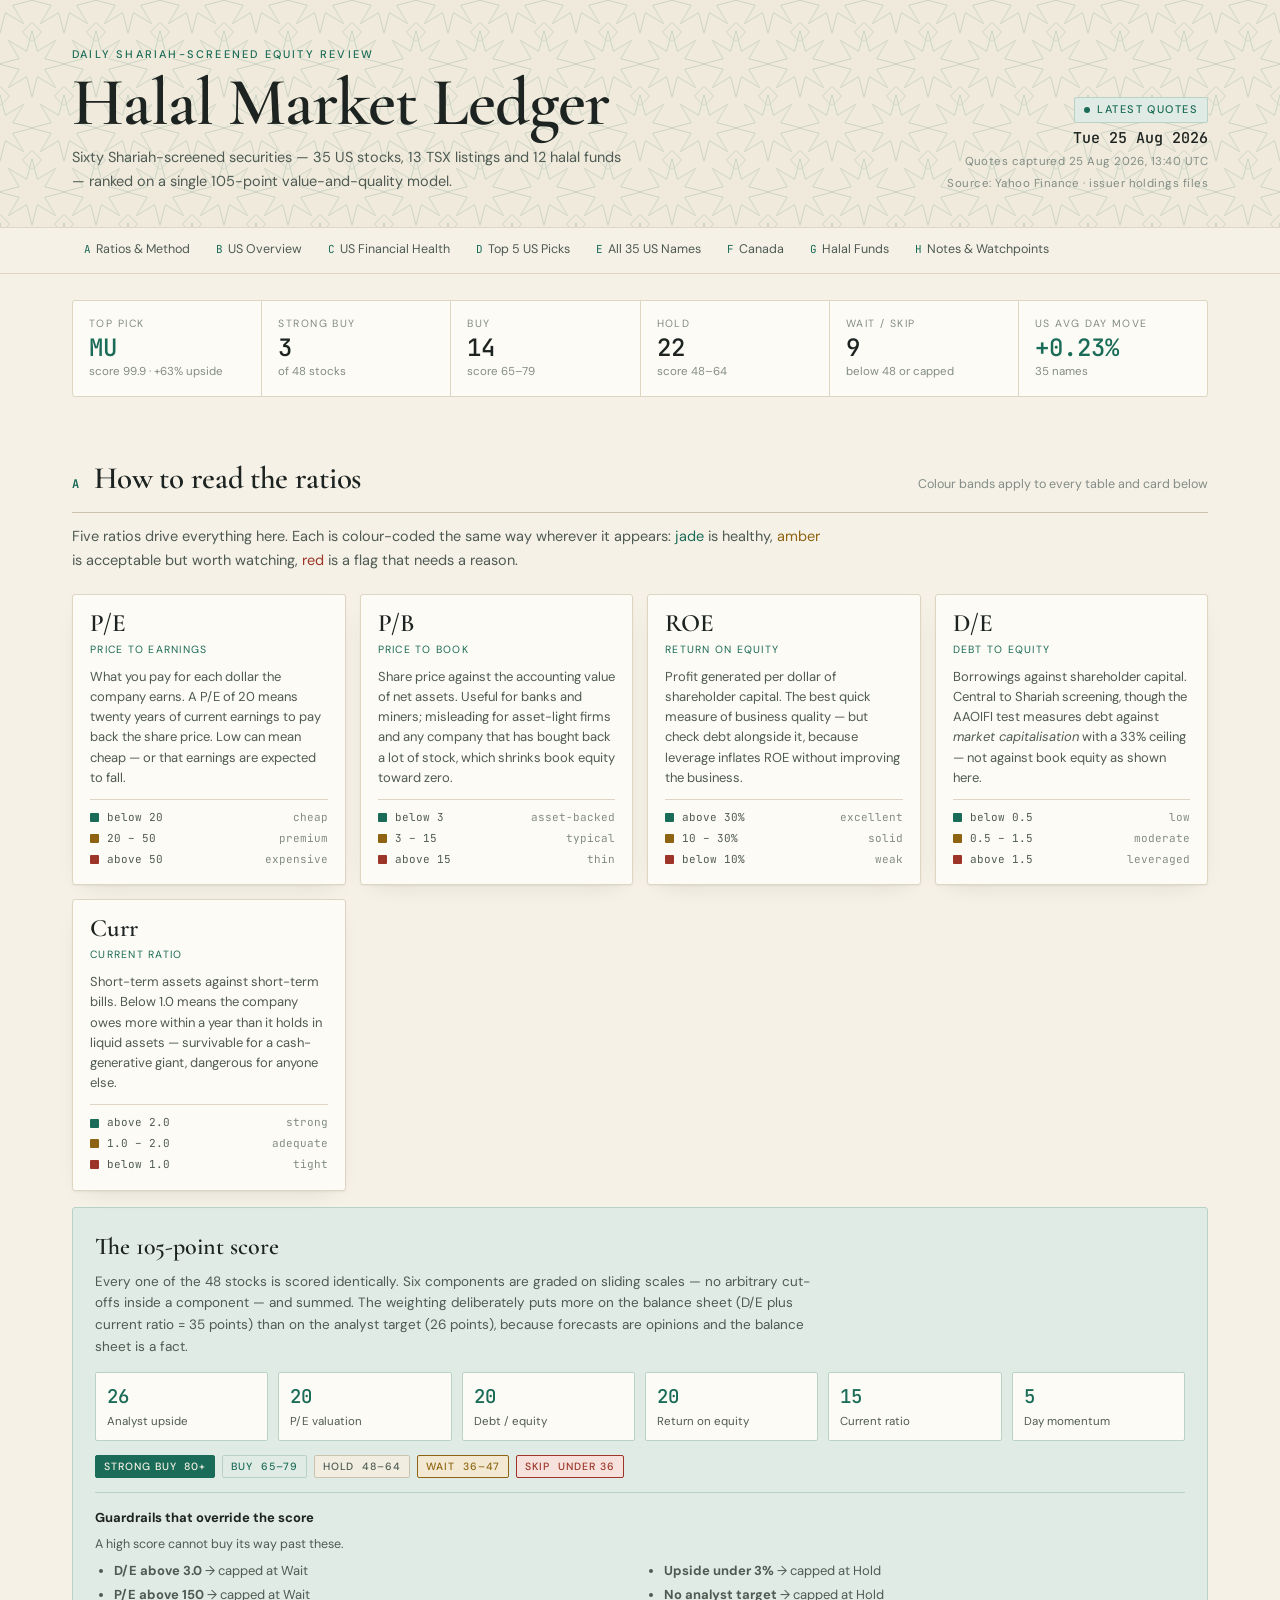
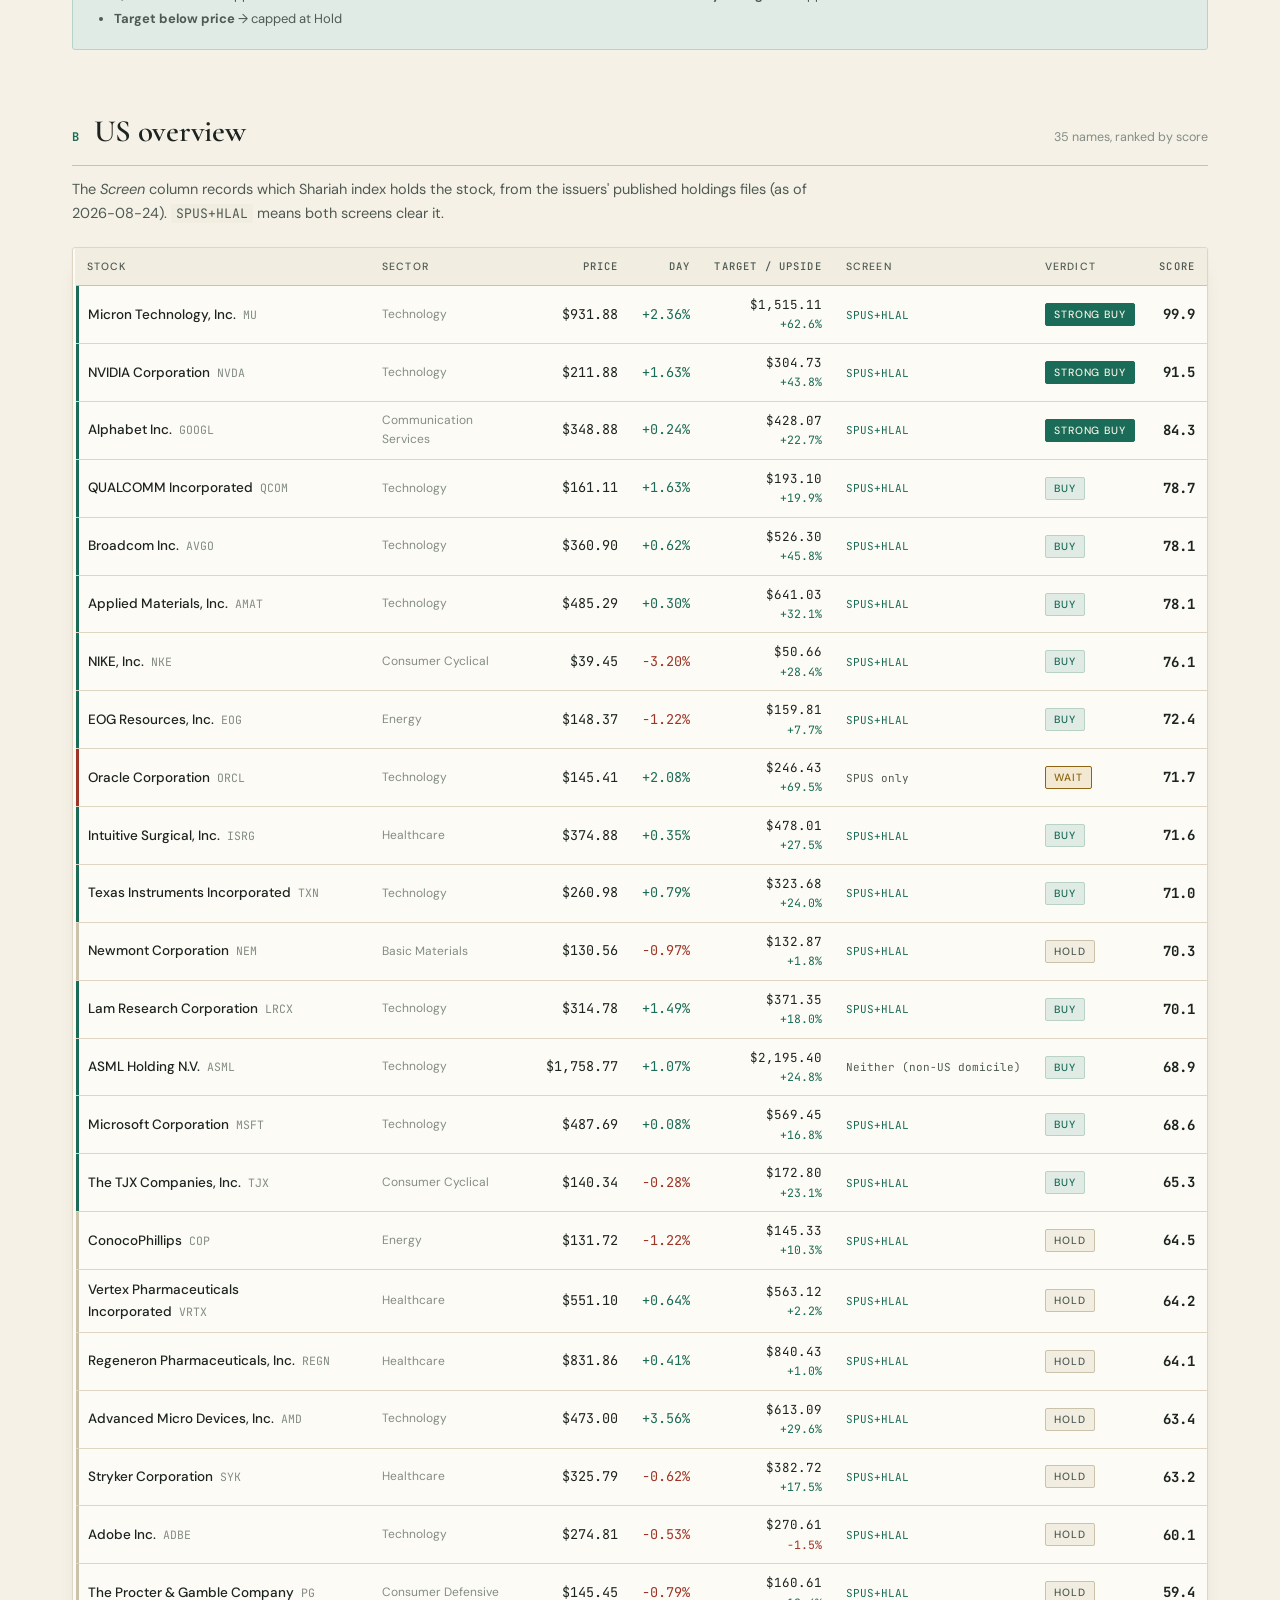
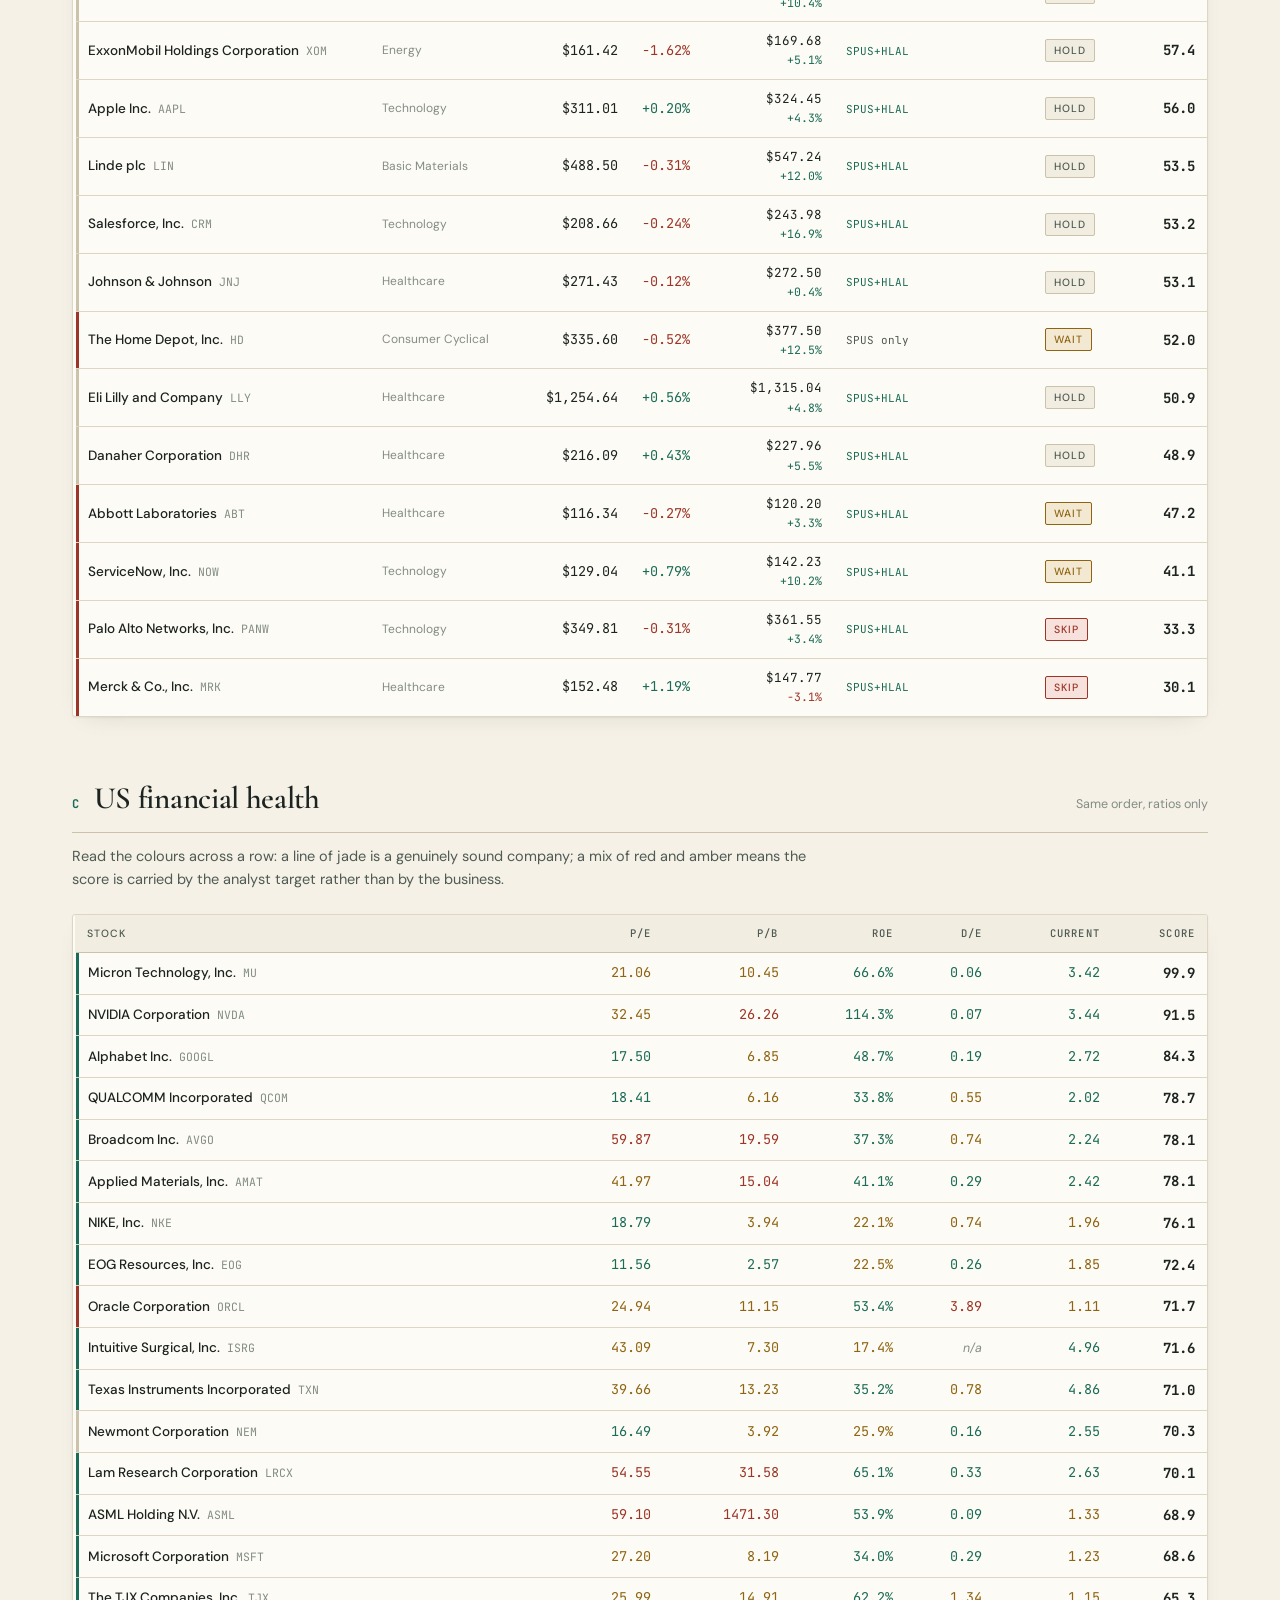
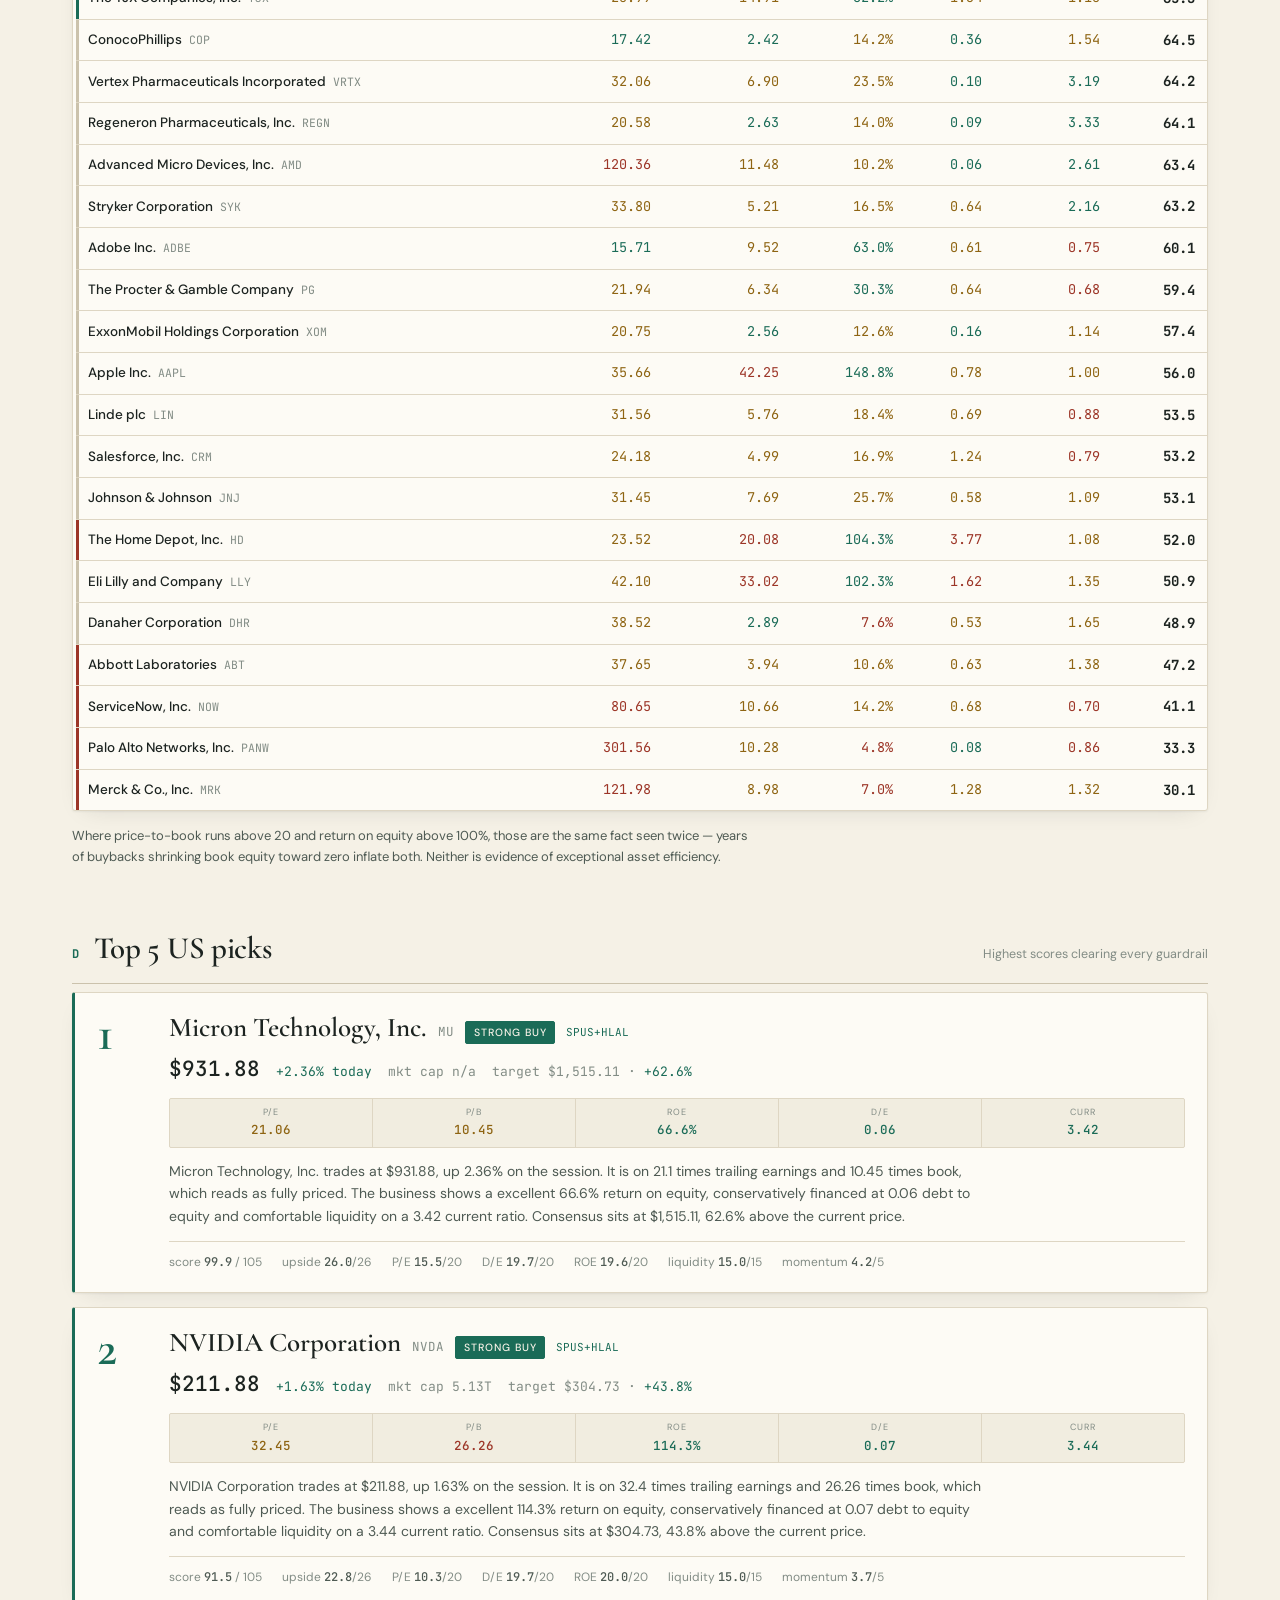
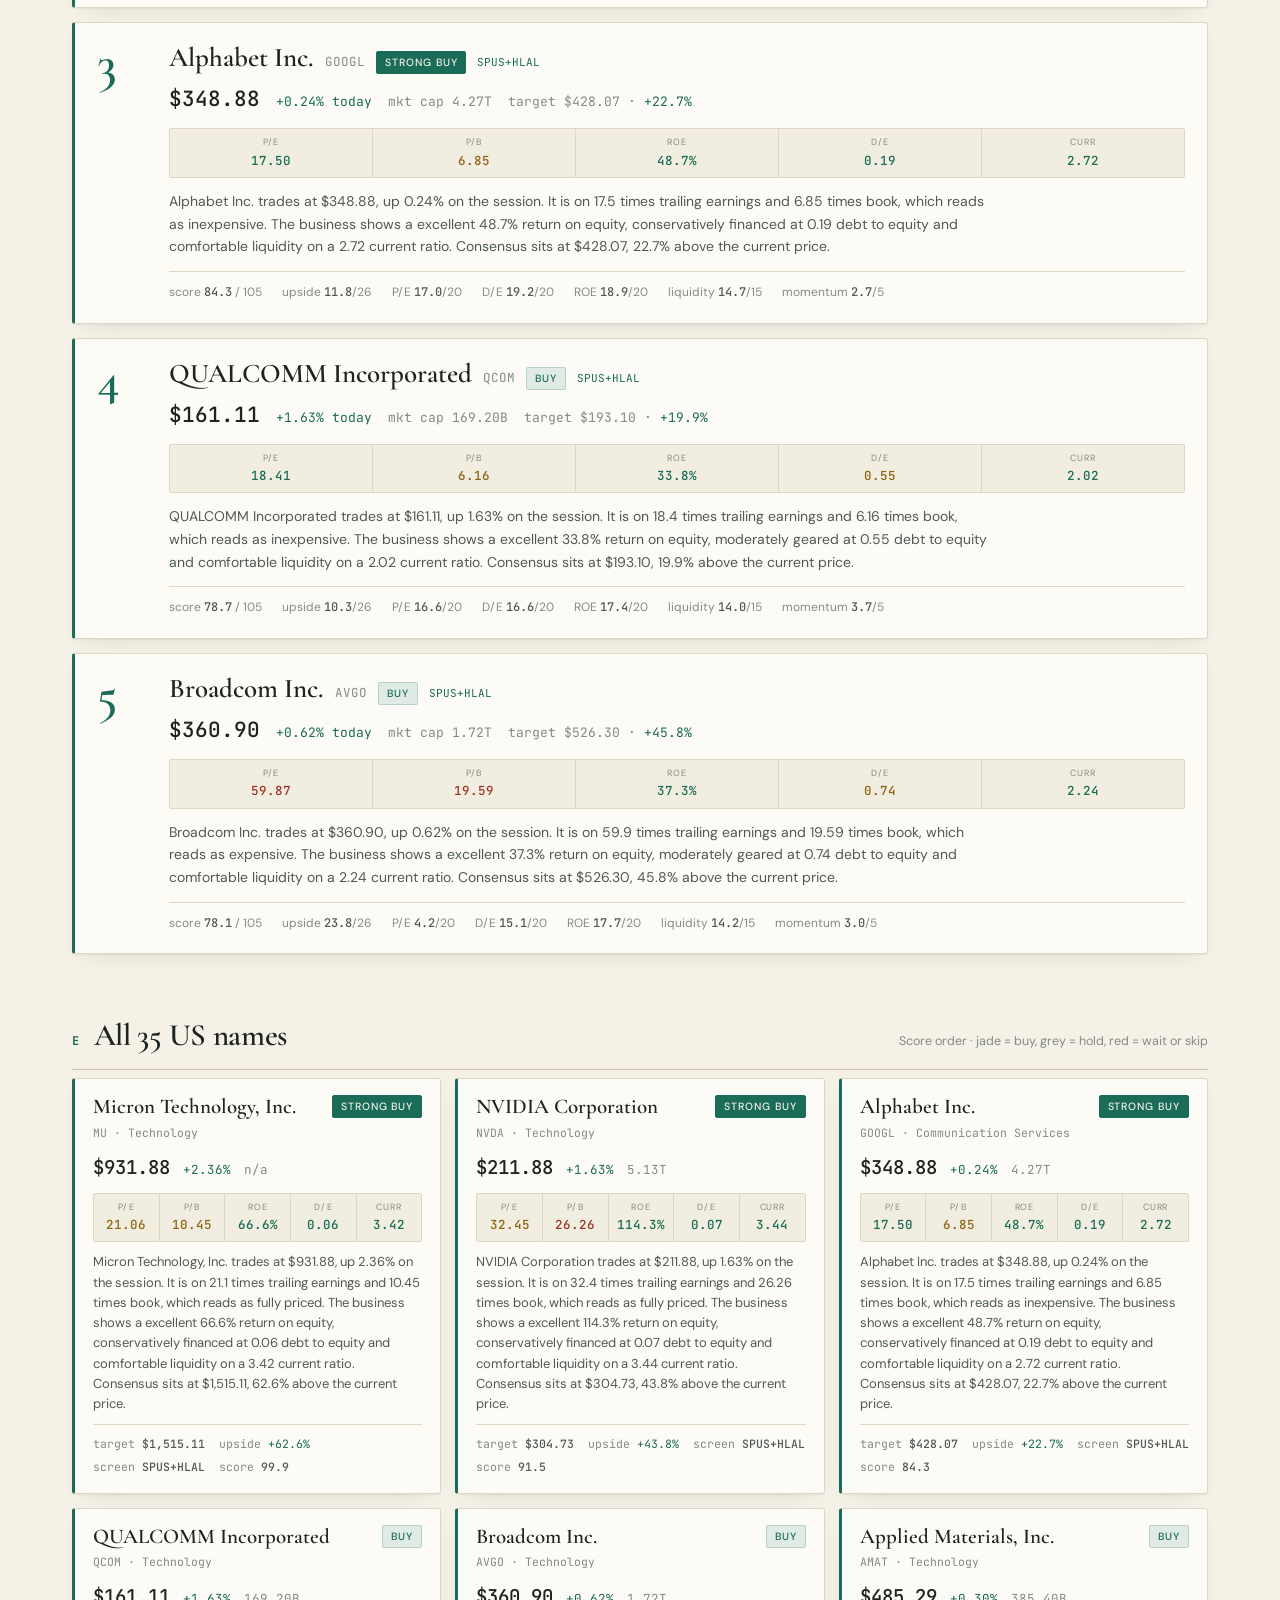
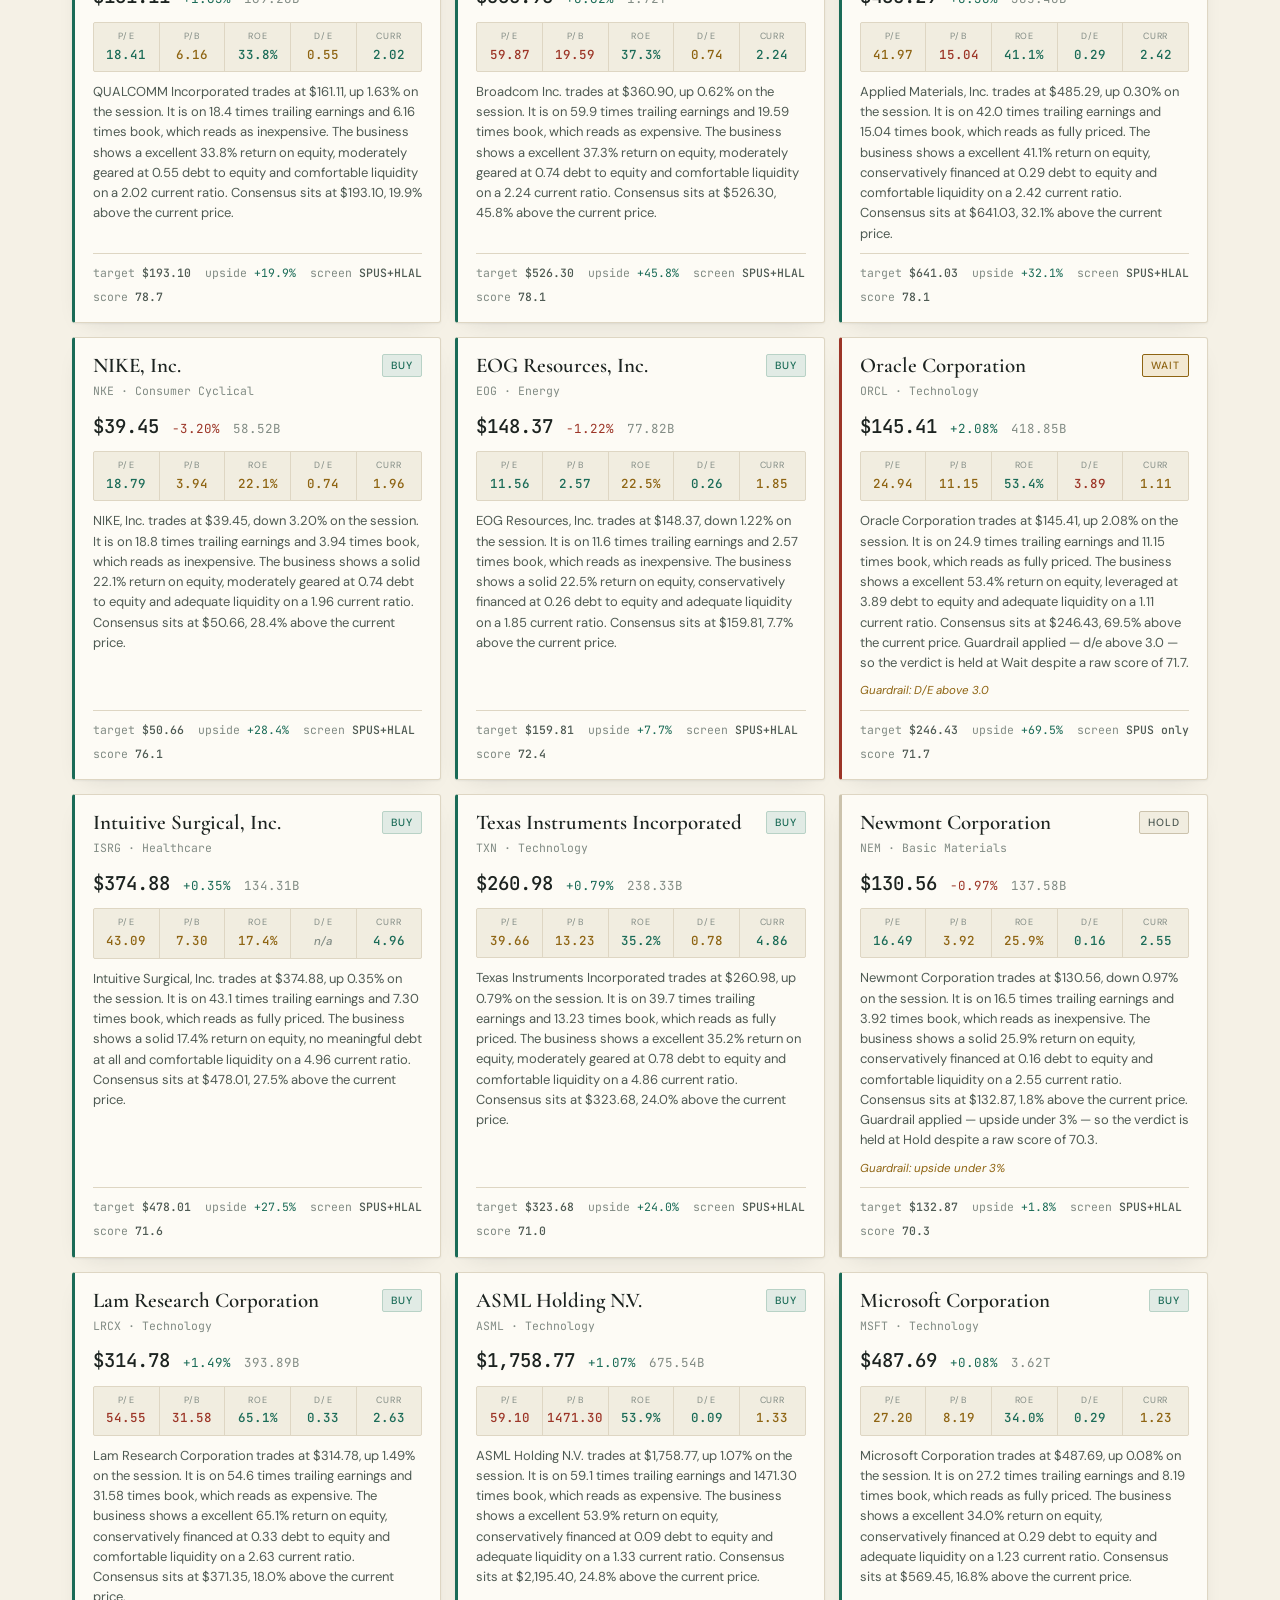
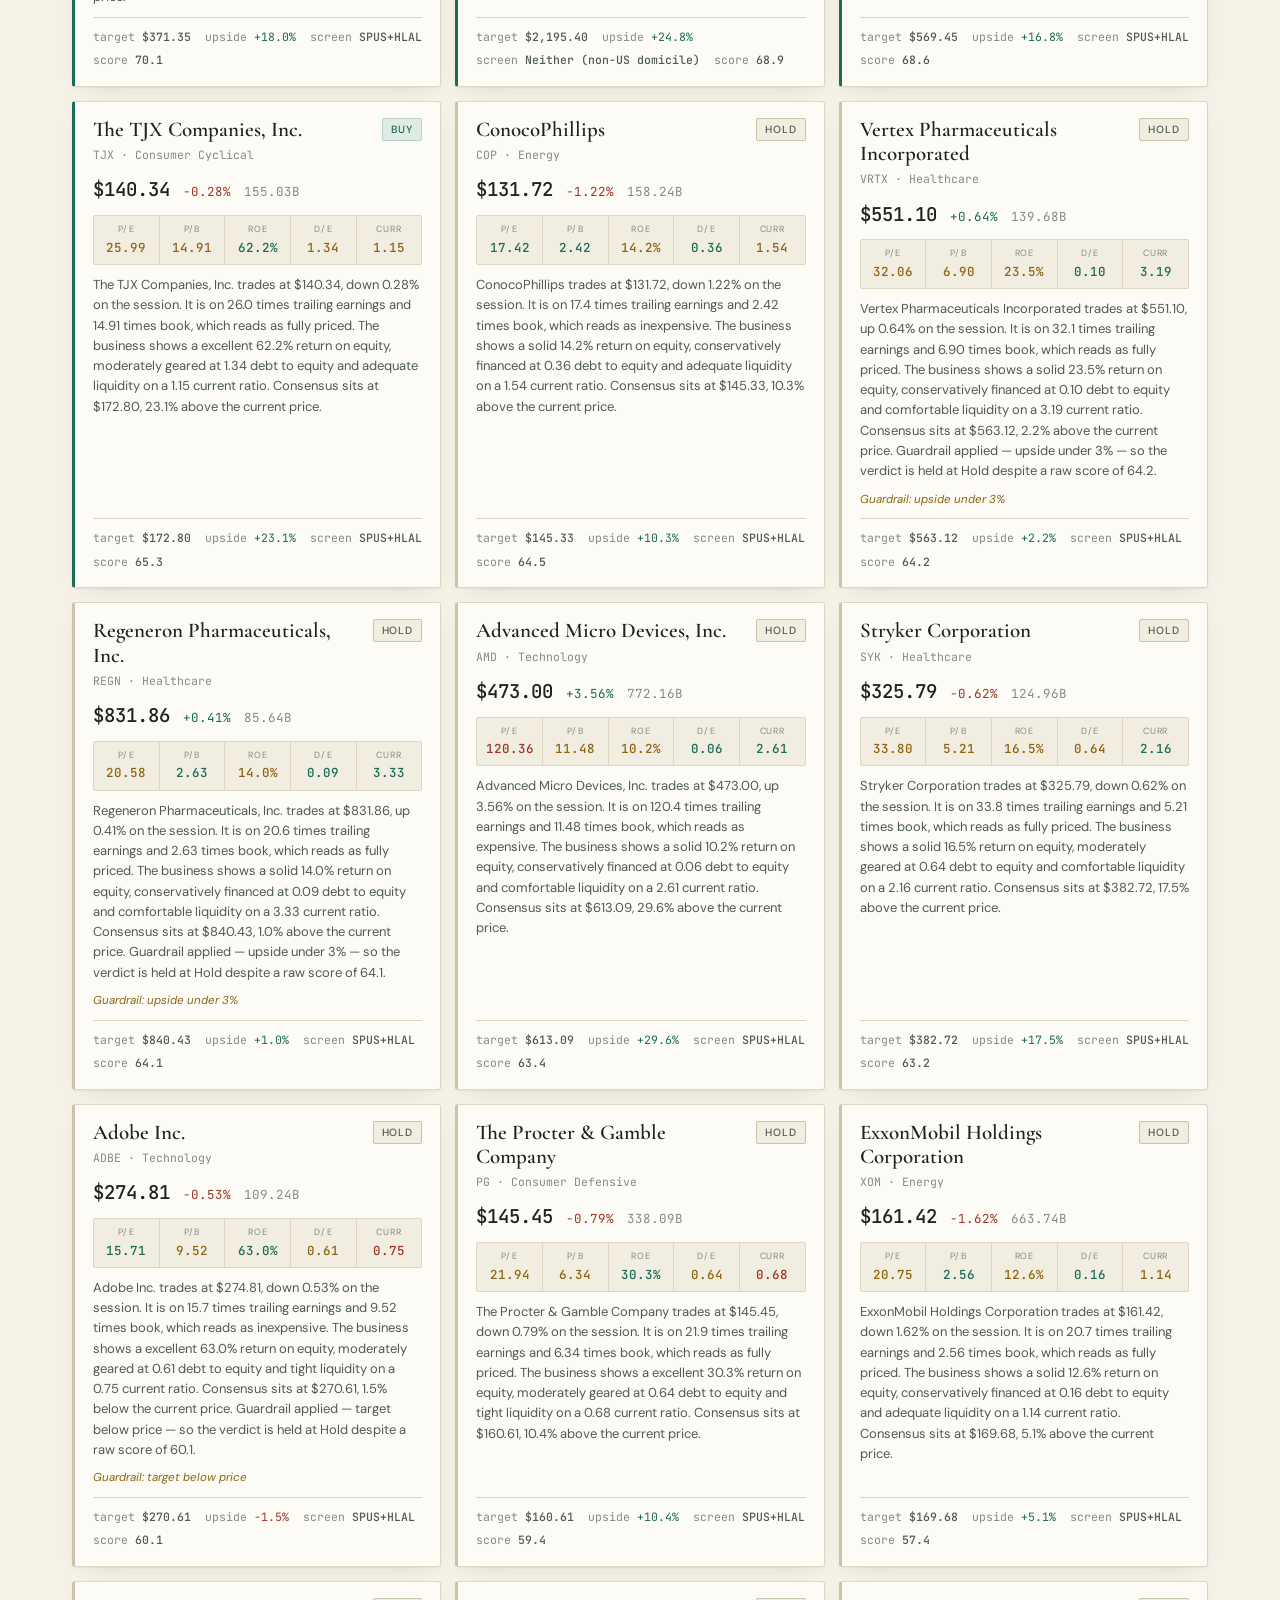
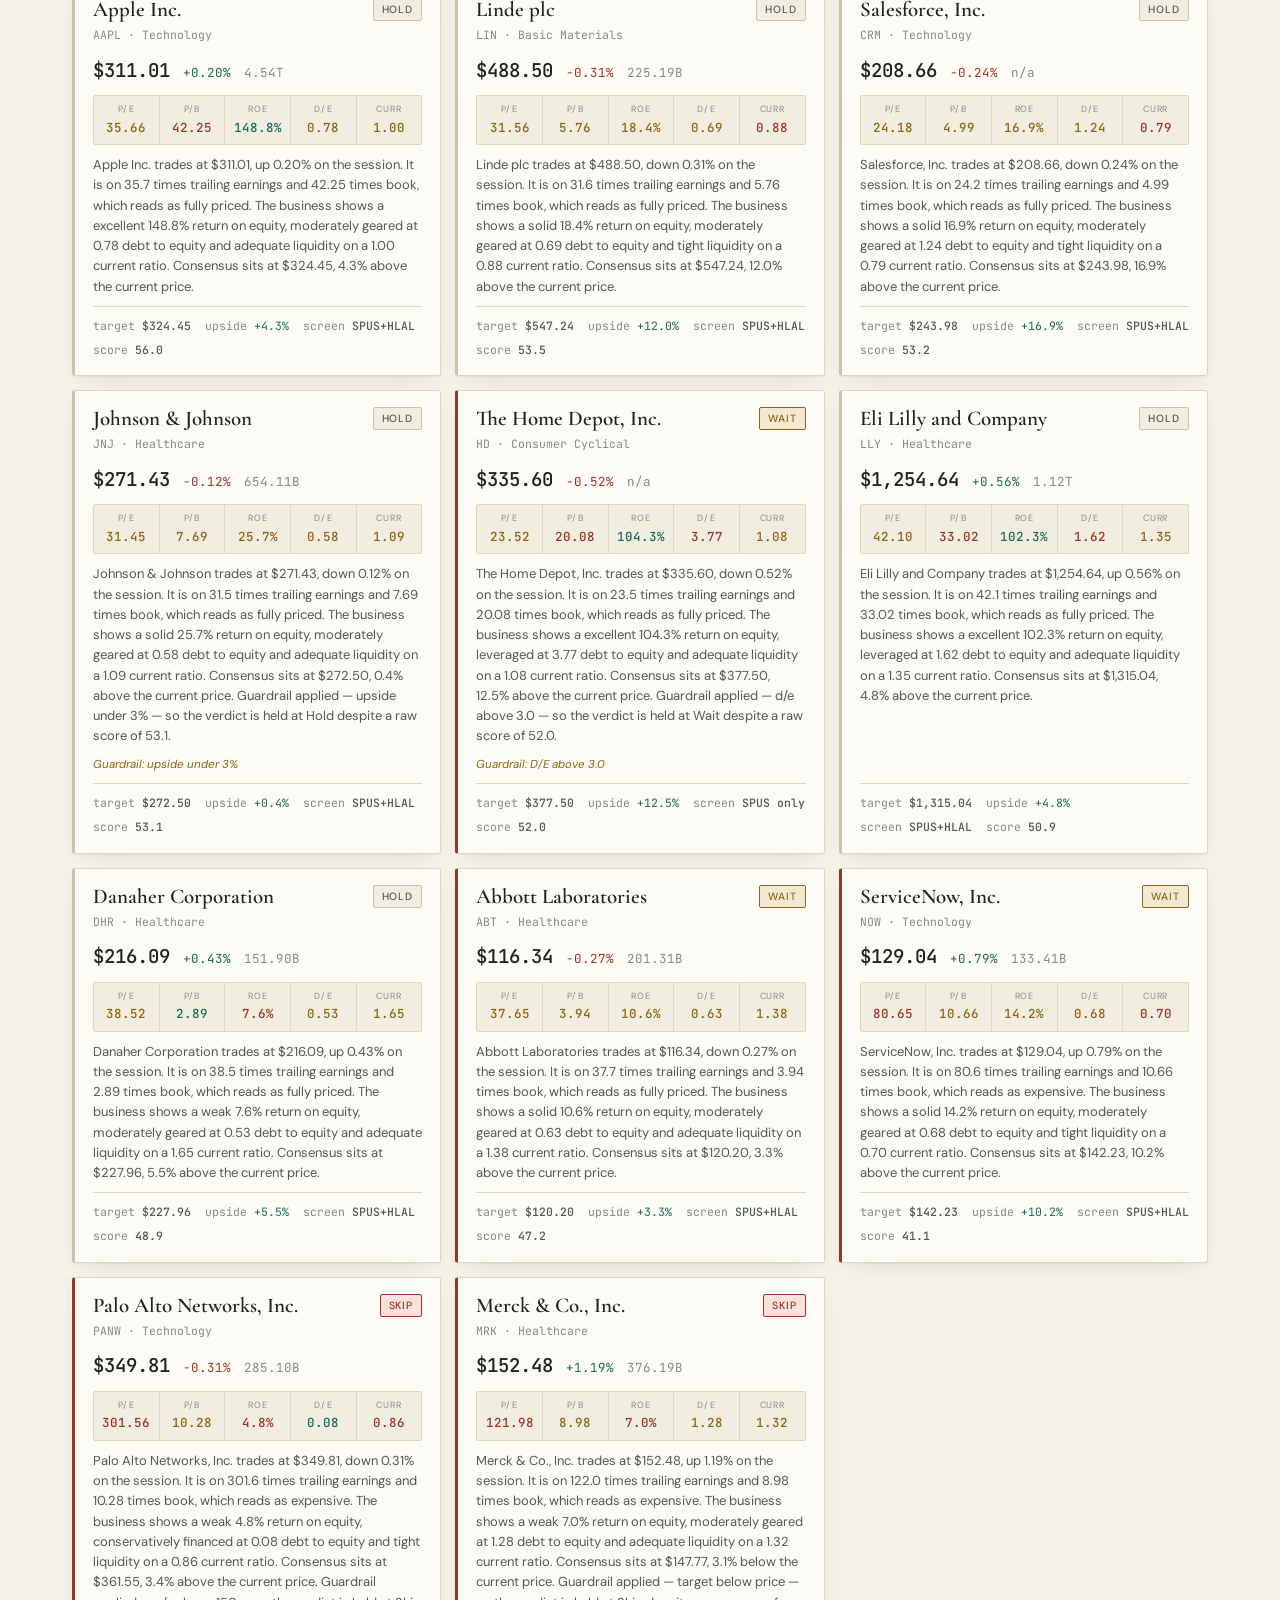
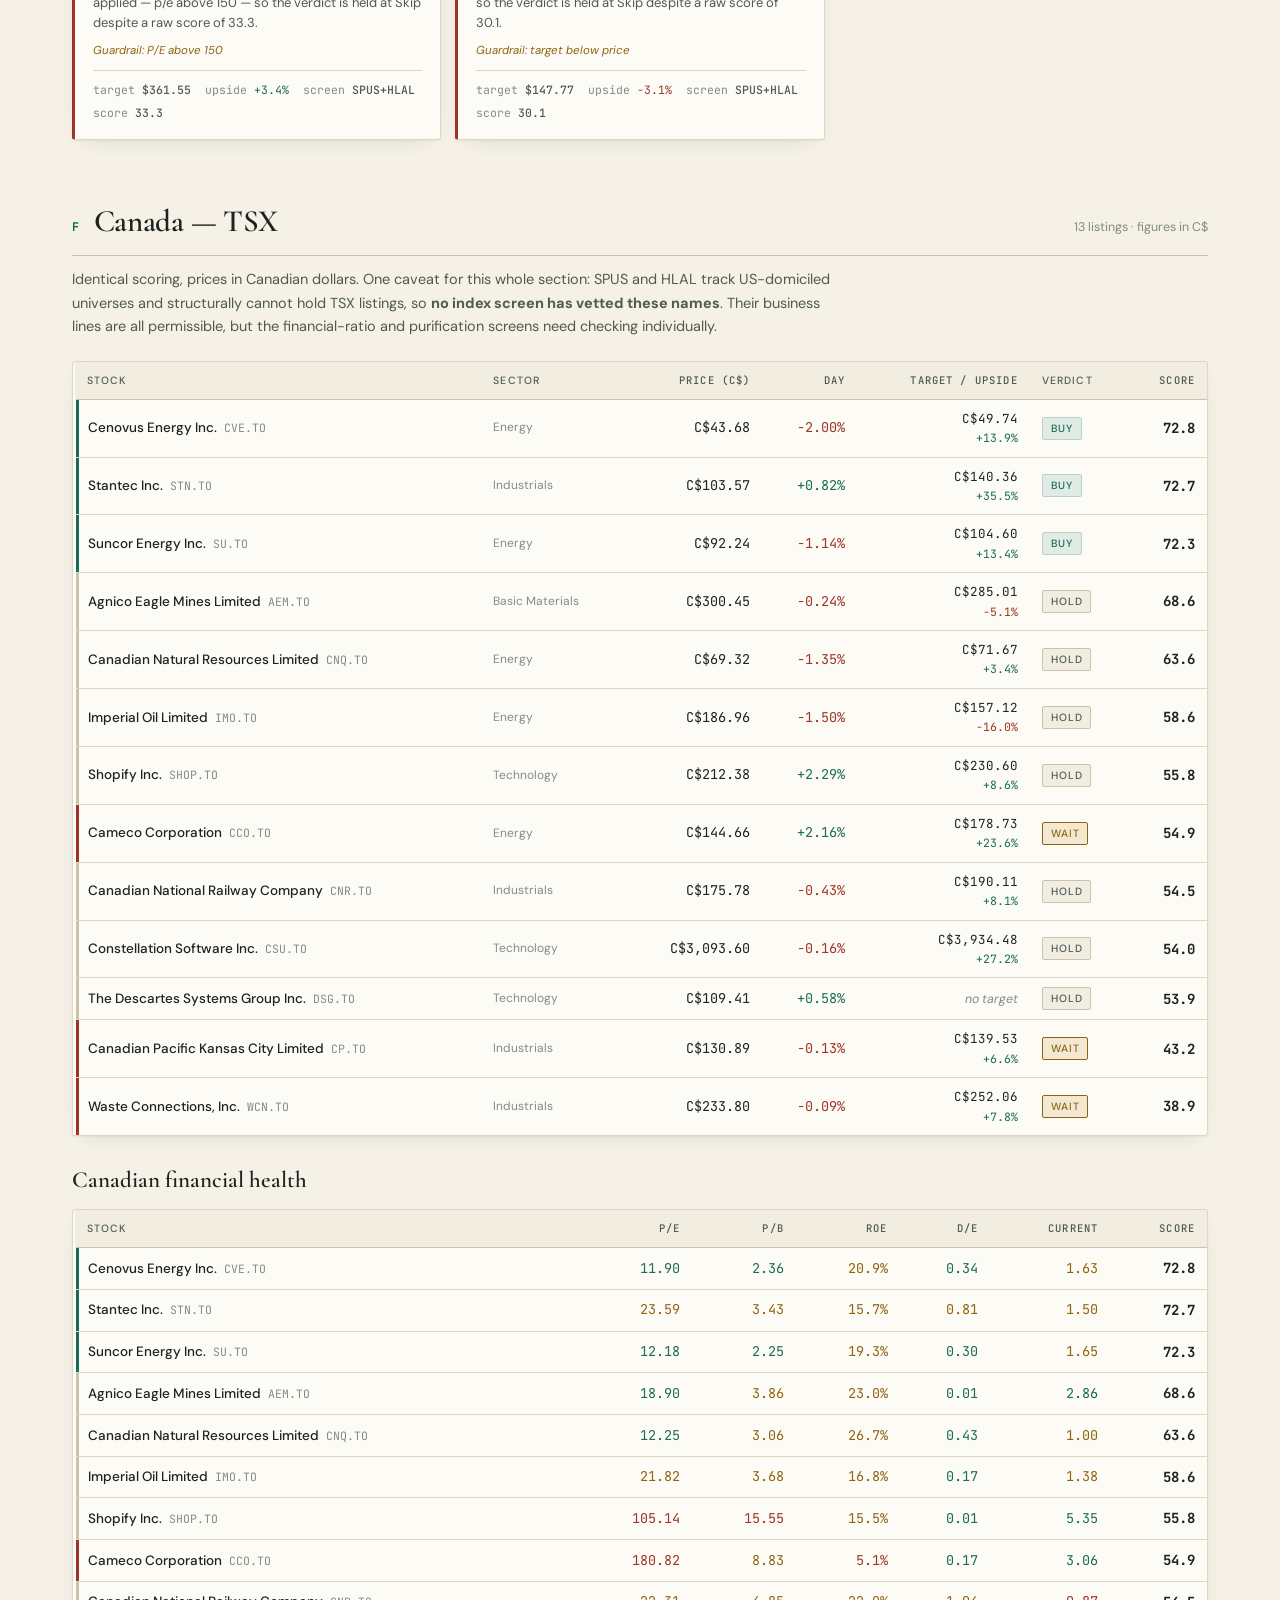
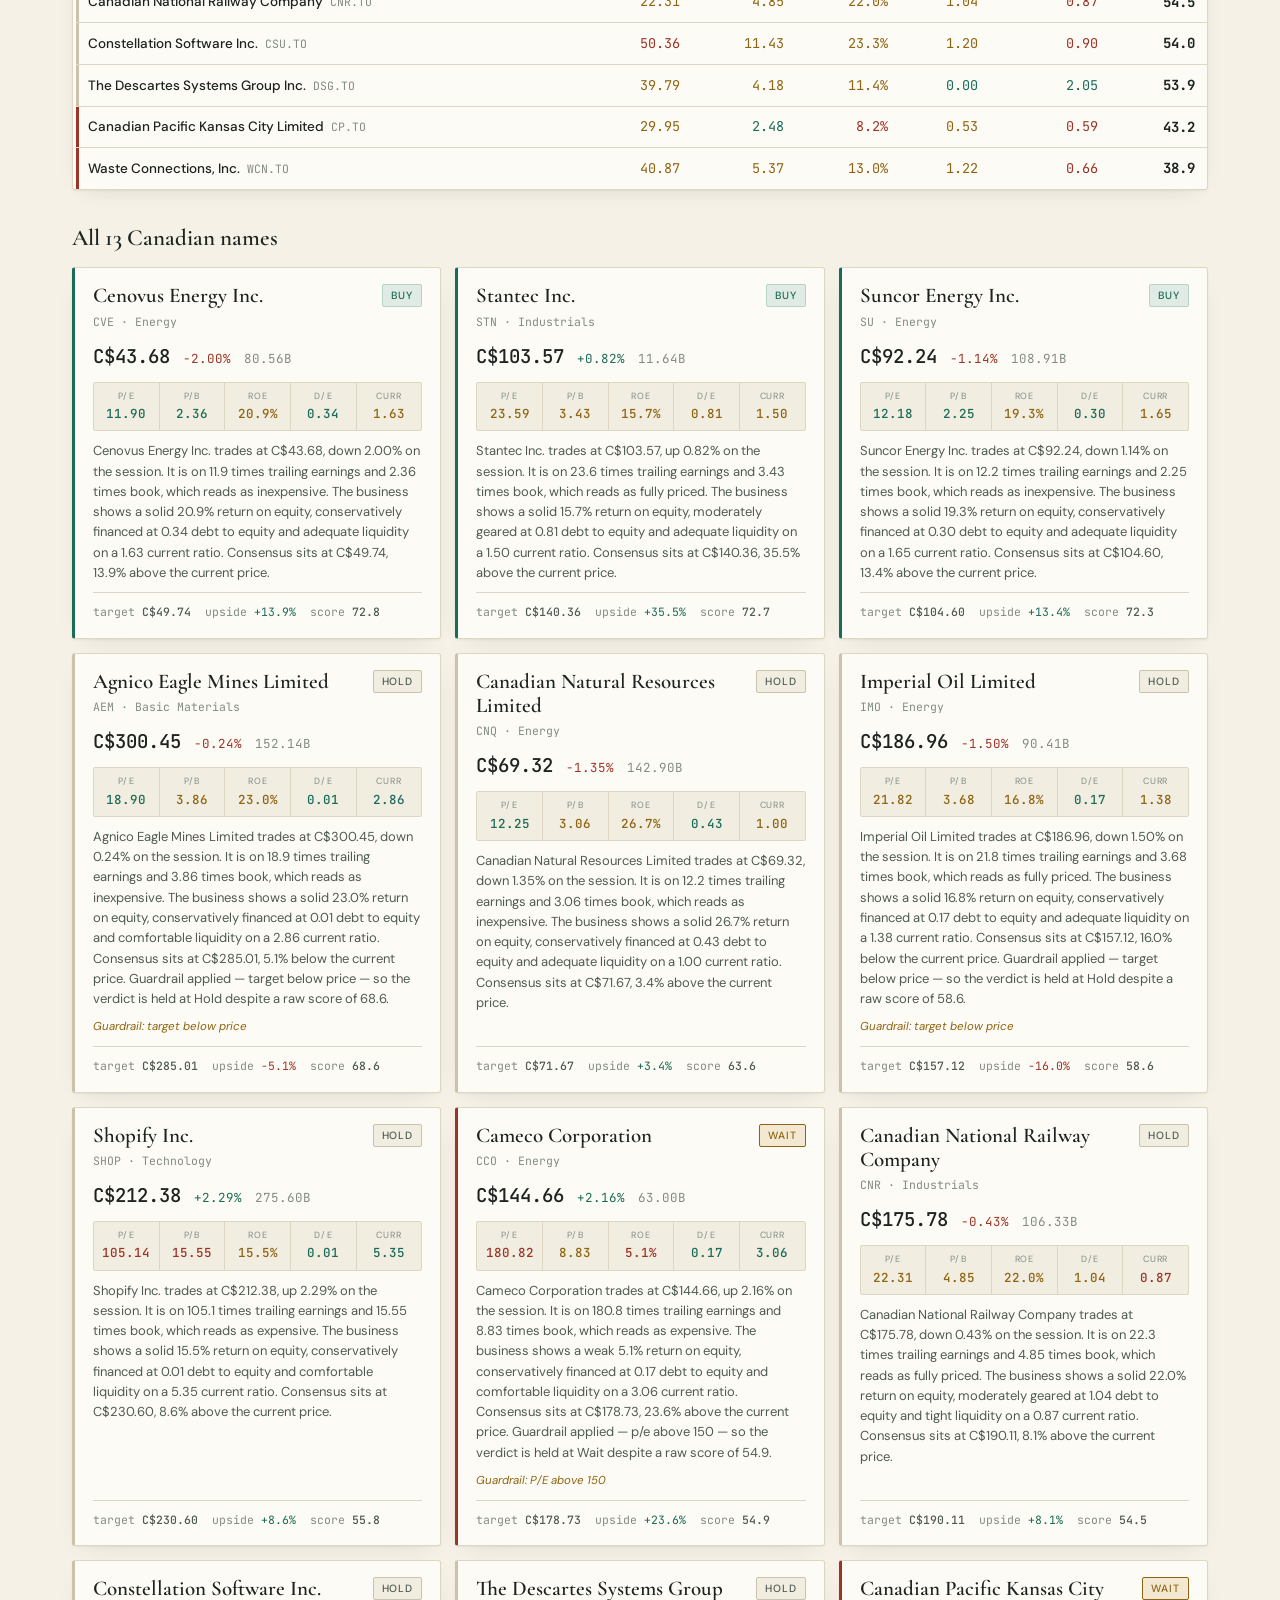
==== commit 29d6f60d: "report: 2026-08-25" ====
--- a/reports/2026-08-25.html
+++ b/reports/2026-08-25.html
@@ -236,16 +236,16 @@
 }
 </style>
 
-<div class="hero"><canvas id="stars"></canvas><div class="hero-in"><div class="brand"><span class="eyebrow">Daily Shariah-Screened Equity Review</span><h1>Halal Market Ledger</h1><p class="sub">Sixty Shariah-screened securities &mdash; 35 US stocks, 13 TSX listings and 12 halal funds &mdash; ranked on a single 105-point value-and-quality model.</p></div><div class="stamp"><span class="live">Latest quotes</span><span class="big">Tue 25 Aug 2026</span><span class="sm">Quotes captured 25 Aug 2026, 00:58 UTC</span><span class="sm">Source: Yahoo Finance &middot; issuer holdings files</span></div></div></div>
+<div class="hero"><canvas id="stars"></canvas><div class="hero-in"><div class="brand"><span class="eyebrow">Daily Shariah-Screened Equity Review</span><h1>Halal Market Ledger</h1><p class="sub">Sixty Shariah-screened securities &mdash; 35 US stocks, 13 TSX listings and 12 halal funds &mdash; ranked on a single 105-point value-and-quality model.</p></div><div class="stamp"><span class="live">Latest quotes</span><span class="big">Tue 25 Aug 2026</span><span class="sm">Quotes captured 25 Aug 2026, 13:40 UTC</span><span class="sm">Source: Yahoo Finance &middot; issuer holdings files</span></div></div></div>
 <nav><div class="nav-in"><a href="#a"><span class="k">A</span>Ratios &amp; Method</a><a href="#b"><span class="k">B</span>US Overview</a><a href="#c"><span class="k">C</span>US Financial Health</a><a href="#d"><span class="k">D</span>Top 5 US Picks</a><a href="#e"><span class="k">E</span>All 35 US Names</a><a href="#f"><span class="k">F</span>Canada</a><a href="#g"><span class="k">G</span>Halal Funds</a><a href="#h"><span class="k">H</span>Notes &amp; Watchpoints</a></div></nav>
 <div class="wrap">
 <div class="strip">
-<div class="sc hi"><span class="l">Top pick</span><span class="v">MU</span><span class="m">score 95.9 &middot; +66% upside</span></div>
+<div class="sc hi"><span class="l">Top pick</span><span class="v">MU</span><span class="m">score 99.9 &middot; +63% upside</span></div>
 <div class="sc"><span class="l">Strong Buy</span><span class="v">3</span><span class="m">of 48 stocks</span></div>
 <div class="sc"><span class="l">Buy</span><span class="v">14</span><span class="m">score 65&ndash;79</span></div>
 <div class="sc"><span class="l">Hold</span><span class="v">22</span><span class="m">score 48&ndash;64</span></div>
 <div class="sc"><span class="l">Wait / Skip</span><span class="v">9</span><span class="m">below 48 or capped</span></div>
-<div class="sc"><span class="l">US avg day move</span><span class="v down">-0.89%</span><span class="m">35 names</span></div>
+<div class="sc"><span class="l">US avg day move</span><span class="v up">+0.23%</span><span class="m">35 names</span></div>
 </div>
 <section id="a"><div class="sec-head"><span class="sec-key">A</span><h2>How to read the ratios</h2><span class="sec-note">Colour bands apply to every table and card below</span></div>
 <p class="lede">Five ratios drive everything here. Each is colour-coded the same way wherever it appears: <span class="rv g">jade</span> is healthy, <span class="rv a">amber</span> is acceptable but worth watching, <span class="rv r">red</span> is a flag that needs a reason.</p>
@@ -302,224 +302,224 @@
 <section id="b"><div class="sec-head"><span class="sec-key">B</span><h2>US overview</h2><span class="sec-note">35 names, ranked by score</span></div>
 <p class="lede">The <em>Screen</em> column records which Shariah index holds the stock, from the issuers' published holdings files (as of 2026-08-24). <code>SPUS+HLAL</code> means both screens clear it.</p>
 <div class="tw"><table><thead><tr><th>Stock</th><th>Sector</th><th class="num">Price</th><th class="num">Day</th><th class="num">Target / Upside</th><th>Screen</th><th>Verdict</th><th class="num">Score</th></tr></thead><tbody>
-<tr class="s-buy"><td class="nm"><span class="co">Micron Technology, Inc.</span><span class="tk">MU</span></td><td class="sect">Technology</td><td class="num">$910.43</td><td class="num down">-5.83%</td><td class="num"><span class="tgt">$1,515.11</span><span class="ups up">+66.4%</span></td><td><span class="scr both">SPUS+HLAL</span></td><td><span class="badge b-sbuy">Strong Buy</span></td><td class="num sco">95.9</td></tr>
-<tr class="s-buy"><td class="nm"><span class="co">NVIDIA Corporation</span><span class="tk">NVDA</span></td><td class="sect">Technology</td><td class="num">$208.48</td><td class="num down">-2.91%</td><td class="num"><span class="tgt">$304.73</span><span class="ups up">+46.2%</span></td><td><span class="scr both">SPUS+HLAL</span></td><td><span class="badge b-sbuy">Strong Buy</span></td><td class="num sco">90.4</td></tr>
-<tr class="s-buy"><td class="nm"><span class="co">Alphabet Inc.</span><span class="tk">GOOGL</span></td><td class="sect">Communication Services</td><td class="num">$348.06</td><td class="num up">+0.94%</td><td class="num"><span class="tgt">$428.07</span><span class="ups up">+23.0%</span></td><td><span class="scr both">SPUS+HLAL</span></td><td><span class="badge b-sbuy">Strong Buy</span></td><td class="num sco">85.0</td></tr>
-<tr class="s-buy"><td class="nm"><span class="co">QUALCOMM Incorporated</span><span class="tk">QCOM</span></td><td class="sect">Technology</td><td class="num">$158.53</td><td class="num down">-1.38%</td><td class="num"><span class="tgt">$193.10</span><span class="ups up">+21.8%</span></td><td><span class="scr both">SPUS+HLAL</span></td><td><span class="badge b-buy">Buy</span></td><td class="num sco">78.1</td></tr>
-<tr class="s-buy"><td class="nm"><span class="co">Applied Materials, Inc.</span><span class="tk">AMAT</span></td><td class="sect">Technology</td><td class="num">$484.19</td><td class="num down">-1.65%</td><td class="num"><span class="tgt">$641.03</span><span class="ups up">+32.4%</span></td><td><span class="scr both">SPUS+HLAL</span></td><td><span class="badge b-buy">Buy</span></td><td class="num sco">77.6</td></tr>
-<tr class="s-buy"><td class="nm"><span class="co">Broadcom Inc.</span><span class="tk">AVGO</span></td><td class="sect">Technology</td><td class="num">$358.76</td><td class="num down">-2.63%</td><td class="num"><span class="tgt">$526.30</span><span class="ups up">+46.7%</span></td><td><span class="scr both">SPUS+HLAL</span></td><td><span class="badge b-buy">Buy</span></td><td class="num sco">77.2</td></tr>
-<tr class="s-buy"><td class="nm"><span class="co">NIKE, Inc.</span><span class="tk">NKE</span></td><td class="sect">Consumer Cyclical</td><td class="num">$40.75</td><td class="num down">-0.02%</td><td class="num"><span class="tgt">$50.66</span><span class="ups up">+24.3%</span></td><td><span class="scr both">SPUS+HLAL</span></td><td><span class="badge b-buy">Buy</span></td><td class="num sco">74.8</td></tr>
-<tr class="s-buy"><td class="nm"><span class="co">EOG Resources, Inc.</span><span class="tk">EOG</span></td><td class="sect">Energy</td><td class="num">$150.21</td><td class="num down">-1.86%</td><td class="num"><span class="tgt">$159.81</span><span class="ups up">+6.4%</span></td><td><span class="scr both">SPUS+HLAL</span></td><td><span class="badge b-buy">Buy</span></td><td class="num sco">71.5</td></tr>
-<tr class="s-buy"><td class="nm"><span class="co">Intuitive Surgical, Inc.</span><span class="tk">ISRG</span></td><td class="sect">Healthcare</td><td class="num">$373.57</td><td class="num down">-1.38%</td><td class="num"><span class="tgt">$478.01</span><span class="ups up">+28.0%</span></td><td><span class="scr both">SPUS+HLAL</span></td><td><span class="badge b-buy">Buy</span></td><td class="num sco">71.3</td></tr>
-<tr class="s-buy"><td class="nm"><span class="co">Texas Instruments Incorporated</span><span class="tk">TXN</span></td><td class="sect">Technology</td><td class="num">$258.94</td><td class="num down">-2.05%</td><td class="num"><span class="tgt">$323.68</span><span class="ups up">+25.0%</span></td><td><span class="scr both">SPUS+HLAL</span></td><td><span class="badge b-buy">Buy</span></td><td class="num sco">70.2</td></tr>
-<tr class="s-hold"><td class="nm"><span class="co">Newmont Corporation</span><span class="tk">NEM</span></td><td class="sect">Basic Materials</td><td class="num">$131.84</td><td class="num up">+0.20%</td><td class="num"><span class="tgt">$132.87</span><span class="ups up">+0.8%</span></td><td><span class="scr both">SPUS+HLAL</span></td><td><span class="badge b-hold">Hold</span></td><td class="num sco">70.1</td></tr>
-<tr class="s-wait"><td class="nm"><span class="co">Oracle Corporation</span><span class="tk">ORCL</span></td><td class="sect">Technology</td><td class="num">$142.45</td><td class="num down">-2.74%</td><td class="num"><span class="tgt">$246.43</span><span class="ups up">+73.0%</span></td><td><span class="scr ">SPUS only</span></td><td><span class="badge b-wait">Wait</span></td><td class="num sco">69.6</td></tr>
-<tr class="s-buy"><td class="nm"><span class="co">Lam Research Corporation</span><span class="tk">LRCX</span></td><td class="sect">Technology</td><td class="num">$310.17</td><td class="num down">-1.22%</td><td class="num"><span class="tgt">$371.35</span><span class="ups up">+19.7%</span></td><td><span class="scr both">SPUS+HLAL</span></td><td><span class="badge b-buy">Buy</span></td><td class="num sco">69.6</td></tr>
-<tr class="s-buy"><td class="nm"><span class="co">Microsoft Corporation</span><span class="tk">MSFT</span></td><td class="sect">Technology</td><td class="num">$487.31</td><td class="num up">+0.84%</td><td class="num"><span class="tgt">$569.45</span><span class="ups up">+16.9%</span></td><td><span class="scr both">SPUS+HLAL</span></td><td><span class="badge b-buy">Buy</span></td><td class="num sco">69.2</td></tr>
-<tr class="s-buy"><td class="nm"><span class="co">ASML Holding N.V.</span><span class="tk">ASML</span></td><td class="sect">Technology</td><td class="num">$1,740.13</td><td class="num down">-1.34%</td><td class="num"><span class="tgt">$2,194.63</span><span class="ups up">+26.1%</span></td><td><span class="scr ">Neither (non-US domicile)</span></td><td><span class="badge b-buy">Buy</span></td><td class="num sco">68.4</td></tr>
-<tr class="s-buy"><td class="nm"><span class="co">The TJX Companies, Inc.</span><span class="tk">TJX</span></td><td class="sect">Consumer Cyclical</td><td class="num">$140.71</td><td class="num up">+0.13%</td><td class="num"><span class="tgt">$172.80</span><span class="ups up">+22.8%</span></td><td><span class="scr both">SPUS+HLAL</span></td><td><span class="badge b-buy">Buy</span></td><td class="num sco">65.3</td></tr>
-<tr class="s-hold"><td class="nm"><span class="co">Vertex Pharmaceuticals Incorporated</span><span class="tk">VRTX</span></td><td class="sect">Healthcare</td><td class="num">$547.59</td><td class="num down">-0.08%</td><td class="num"><span class="tgt">$563.12</span><span class="ups up">+2.8%</span></td><td><span class="scr both">SPUS+HLAL</span></td><td><span class="badge b-hold">Hold</span></td><td class="num sco">64.0</td></tr>
-<tr class="s-hold"><td class="nm"><span class="co">Regeneron Pharmaceuticals, Inc.</span><span class="tk">REGN</span></td><td class="sect">Healthcare</td><td class="num">$828.50</td><td class="num down">-0.66%</td><td class="num"><span class="tgt">$840.43</span><span class="ups up">+1.4%</span></td><td><span class="scr both">SPUS+HLAL</span></td><td><span class="badge b-hold">Hold</span></td><td class="num sco">63.9</td></tr>
-<tr class="s-hold"><td class="nm"><span class="co">ConocoPhillips</span><span class="tk">COP</span></td><td class="sect">Energy</td><td class="num">$133.35</td><td class="num down">-1.13%</td><td class="num"><span class="tgt">$145.33</span><span class="ups up">+9.0%</span></td><td><span class="scr both">SPUS+HLAL</span></td><td><span class="badge b-hold">Hold</span></td><td class="num sco">63.7</td></tr>
-<tr class="s-hold"><td class="nm"><span class="co">Stryker Corporation</span><span class="tk">SYK</span></td><td class="sect">Healthcare</td><td class="num">$327.81</td><td class="num down">-0.50%</td><td class="num"><span class="tgt">$382.72</span><span class="ups up">+16.8%</span></td><td><span class="scr both">SPUS+HLAL</span></td><td><span class="badge b-hold">Hold</span></td><td class="num sco">62.8</td></tr>
-<tr class="s-hold"><td class="nm"><span class="co">Advanced Micro Devices, Inc.</span><span class="tk">AMD</span></td><td class="sect">Technology</td><td class="num">$456.75</td><td class="num down">-3.49%</td><td class="num"><span class="tgt">$613.09</span><span class="ups up">+34.2%</span></td><td><span class="scr both">SPUS+HLAL</span></td><td><span class="badge b-hold">Hold</span></td><td class="num sco">62.3</td></tr>
-<tr class="s-hold"><td class="nm"><span class="co">Adobe Inc.</span><span class="tk">ADBE</span></td><td class="sect">Technology</td><td class="num">$276.27</td><td class="num up">+0.35%</td><td class="num"><span class="tgt">$270.61</span><span class="ups down">-2.1%</span></td><td><span class="scr both">SPUS+HLAL</span></td><td><span class="badge b-hold">Hold</span></td><td class="num sco">60.5</td></tr>
-<tr class="s-hold"><td class="nm"><span class="co">The Procter &amp; Gamble Company</span><span class="tk">PG</span></td><td class="sect">Consumer Defensive</td><td class="num">$146.60</td><td class="num up">+1.33%</td><td class="num"><span class="tgt">$160.61</span><span class="ups up">+9.6%</span></td><td><span class="scr both">SPUS+HLAL</span></td><td><span class="badge b-hold">Hold</span></td><td class="num sco">60.2</td></tr>
-<tr class="s-hold"><td class="nm"><span class="co">ExxonMobil Holdings Corporation</span><span class="tk">XOM</span></td><td class="sect">Energy</td><td class="num">$164.05</td><td class="num down">-0.64%</td><td class="num"><span class="tgt">$169.68</span><span class="ups up">+3.4%</span></td><td><span class="scr both">SPUS+HLAL</span></td><td><span class="badge b-hold">Hold</span></td><td class="num sco">56.6</td></tr>
-<tr class="s-hold"><td class="nm"><span class="co">Apple Inc.</span><span class="tk">AAPL</span></td><td class="sect">Technology</td><td class="num">$310.34</td><td class="num up">+0.32%</td><td class="num"><span class="tgt">$324.45</span><span class="ups up">+4.5%</span></td><td><span class="scr both">SPUS+HLAL</span></td><td><span class="badge b-hold">Hold</span></td><td class="num sco">56.2</td></tr>
-<tr class="s-hold"><td class="nm"><span class="co">Linde plc</span><span class="tk">LIN</span></td><td class="sect">Basic Materials</td><td class="num">$490.03</td><td class="num up">+0.50%</td><td class="num"><span class="tgt">$547.24</span><span class="ups up">+11.7%</span></td><td><span class="scr both">SPUS+HLAL</span></td><td><span class="badge b-hold">Hold</span></td><td class="num sco">53.8</td></tr>
-<tr class="s-hold"><td class="nm"><span class="co">Johnson &amp; Johnson</span><span class="tk">JNJ</span></td><td class="sect">Healthcare</td><td class="num">$273.04</td><td class="num up">+1.04%</td><td class="num"><span class="tgt">$272.50</span><span class="ups down">-0.2%</span></td><td><span class="scr both">SPUS+HLAL</span></td><td><span class="badge b-hold">Hold</span></td><td class="num sco">53.7</td></tr>
-<tr class="s-hold"><td class="nm"><span class="co">Salesforce, Inc.</span><span class="tk">CRM</span></td><td class="sect">Technology</td><td class="num">$209.06</td><td class="num down">-0.05%</td><td class="num"><span class="tgt">$243.98</span><span class="ups up">+16.7%</span></td><td><span class="scr both">SPUS+HLAL</span></td><td><span class="badge b-hold">Hold</span></td><td class="num sco">53.1</td></tr>
-<tr class="s-wait"><td class="nm"><span class="co">The Home Depot, Inc.</span><span class="tk">HD</span></td><td class="sect">Consumer Cyclical</td><td class="num">$337.43</td><td class="num up">+0.54%</td><td class="num"><span class="tgt">$377.50</span><span class="ups up">+11.9%</span></td><td><span class="scr ">SPUS only</span></td><td><span class="badge b-wait">Wait</span></td><td class="num sco">52.1</td></tr>
-<tr class="s-hold"><td class="nm"><span class="co">Eli Lilly and Company</span><span class="tk">LLY</span></td><td class="sect">Healthcare</td><td class="num">$1,246.93</td><td class="num down">-0.67%</td><td class="num"><span class="tgt">$1,315.04</span><span class="ups up">+5.5%</span></td><td><span class="scr both">SPUS+HLAL</span></td><td><span class="badge b-hold">Hold</span></td><td class="num sco">50.6</td></tr>
-<tr class="s-hold"><td class="nm"><span class="co">Danaher Corporation</span><span class="tk">DHR</span></td><td class="sect">Healthcare</td><td class="num">$215.11</td><td class="num down">-1.71%</td><td class="num"><span class="tgt">$227.96</span><span class="ups up">+6.0%</span></td><td><span class="scr both">SPUS+HLAL</span></td><td><span class="badge b-hold">Hold</span></td><td class="num sco">48.2</td></tr>
-<tr class="s-wait"><td class="nm"><span class="co">Abbott Laboratories</span><span class="tk">ABT</span></td><td class="sect">Healthcare</td><td class="num">$116.67</td><td class="num up">+0.03%</td><td class="num"><span class="tgt">$120.20</span><span class="ups up">+3.0%</span></td><td><span class="scr both">SPUS+HLAL</span></td><td><span class="badge b-wait">Wait</span></td><td class="num sco">47.1</td></tr>
-<tr class="s-wait"><td class="nm"><span class="co">ServiceNow, Inc.</span><span class="tk">NOW</span></td><td class="sect">Technology</td><td class="num">$128.05</td><td class="num down">-0.33%</td><td class="num"><span class="tgt">$142.23</span><span class="ups up">+11.1%</span></td><td><span class="scr both">SPUS+HLAL</span></td><td><span class="badge b-wait">Wait</span></td><td class="num sco">41.0</td></tr>
-<tr class="s-wait"><td class="nm"><span class="co">Palo Alto Networks, Inc.</span><span class="tk">PANW</span></td><td class="sect">Technology</td><td class="num">$350.90</td><td class="num down">-1.95%</td><td class="num"><span class="tgt">$361.55</span><span class="ups up">+3.0%</span></td><td><span class="scr both">SPUS+HLAL</span></td><td><span class="badge b-skip">Skip</span></td><td class="num sco">32.7</td></tr>
-<tr class="s-wait"><td class="nm"><span class="co">Merck &amp; Co., Inc.</span><span class="tk">MRK</span></td><td class="sect">Healthcare</td><td class="num">$150.66</td><td class="num down">-1.24%</td><td class="num"><span class="tgt">$147.77</span><span class="ups down">-1.9%</span></td><td><span class="scr both">SPUS+HLAL</span></td><td><span class="badge b-skip">Skip</span></td><td class="num sco">28.9</td></tr>
+<tr class="s-buy"><td class="nm"><span class="co">Micron Technology, Inc.</span><span class="tk">MU</span></td><td class="sect">Technology</td><td class="num">$931.88</td><td class="num up">+2.36%</td><td class="num"><span class="tgt">$1,515.11</span><span class="ups up">+62.6%</span></td><td><span class="scr both">SPUS+HLAL</span></td><td><span class="badge b-sbuy">Strong Buy</span></td><td class="num sco">99.9</td></tr>
+<tr class="s-buy"><td class="nm"><span class="co">NVIDIA Corporation</span><span class="tk">NVDA</span></td><td class="sect">Technology</td><td class="num">$211.88</td><td class="num up">+1.63%</td><td class="num"><span class="tgt">$304.73</span><span class="ups up">+43.8%</span></td><td><span class="scr both">SPUS+HLAL</span></td><td><span class="badge b-sbuy">Strong Buy</span></td><td class="num sco">91.5</td></tr>
+<tr class="s-buy"><td class="nm"><span class="co">Alphabet Inc.</span><span class="tk">GOOGL</span></td><td class="sect">Communication Services</td><td class="num">$348.88</td><td class="num up">+0.24%</td><td class="num"><span class="tgt">$428.07</span><span class="ups up">+22.7%</span></td><td><span class="scr both">SPUS+HLAL</span></td><td><span class="badge b-sbuy">Strong Buy</span></td><td class="num sco">84.3</td></tr>
+<tr class="s-buy"><td class="nm"><span class="co">QUALCOMM Incorporated</span><span class="tk">QCOM</span></td><td class="sect">Technology</td><td class="num">$161.11</td><td class="num up">+1.63%</td><td class="num"><span class="tgt">$193.10</span><span class="ups up">+19.9%</span></td><td><span class="scr both">SPUS+HLAL</span></td><td><span class="badge b-buy">Buy</span></td><td class="num sco">78.7</td></tr>
+<tr class="s-buy"><td class="nm"><span class="co">Broadcom Inc.</span><span class="tk">AVGO</span></td><td class="sect">Technology</td><td class="num">$360.90</td><td class="num up">+0.62%</td><td class="num"><span class="tgt">$526.30</span><span class="ups up">+45.8%</span></td><td><span class="scr both">SPUS+HLAL</span></td><td><span class="badge b-buy">Buy</span></td><td class="num sco">78.1</td></tr>
+<tr class="s-buy"><td class="nm"><span class="co">Applied Materials, Inc.</span><span class="tk">AMAT</span></td><td class="sect">Technology</td><td class="num">$485.29</td><td class="num up">+0.30%</td><td class="num"><span class="tgt">$641.03</span><span class="ups up">+32.1%</span></td><td><span class="scr both">SPUS+HLAL</span></td><td><span class="badge b-buy">Buy</span></td><td class="num sco">78.1</td></tr>
+<tr class="s-buy"><td class="nm"><span class="co">NIKE, Inc.</span><span class="tk">NKE</span></td><td class="sect">Consumer Cyclical</td><td class="num">$39.45</td><td class="num down">-3.20%</td><td class="num"><span class="tgt">$50.66</span><span class="ups up">+28.4%</span></td><td><span class="scr both">SPUS+HLAL</span></td><td><span class="badge b-buy">Buy</span></td><td class="num sco">76.1</td></tr>
+<tr class="s-buy"><td class="nm"><span class="co">EOG Resources, Inc.</span><span class="tk">EOG</span></td><td class="sect">Energy</td><td class="num">$148.37</td><td class="num down">-1.22%</td><td class="num"><span class="tgt">$159.81</span><span class="ups up">+7.7%</span></td><td><span class="scr both">SPUS+HLAL</span></td><td><span class="badge b-buy">Buy</span></td><td class="num sco">72.4</td></tr>
+<tr class="s-wait"><td class="nm"><span class="co">Oracle Corporation</span><span class="tk">ORCL</span></td><td class="sect">Technology</td><td class="num">$145.41</td><td class="num up">+2.08%</td><td class="num"><span class="tgt">$246.43</span><span class="ups up">+69.5%</span></td><td><span class="scr ">SPUS only</span></td><td><span class="badge b-wait">Wait</span></td><td class="num sco">71.7</td></tr>
+<tr class="s-buy"><td class="nm"><span class="co">Intuitive Surgical, Inc.</span><span class="tk">ISRG</span></td><td class="sect">Healthcare</td><td class="num">$374.88</td><td class="num up">+0.35%</td><td class="num"><span class="tgt">$478.01</span><span class="ups up">+27.5%</span></td><td><span class="scr both">SPUS+HLAL</span></td><td><span class="badge b-buy">Buy</span></td><td class="num sco">71.6</td></tr>
+<tr class="s-buy"><td class="nm"><span class="co">Texas Instruments Incorporated</span><span class="tk">TXN</span></td><td class="sect">Technology</td><td class="num">$260.98</td><td class="num up">+0.79%</td><td class="num"><span class="tgt">$323.68</span><span class="ups up">+24.0%</span></td><td><span class="scr both">SPUS+HLAL</span></td><td><span class="badge b-buy">Buy</span></td><td class="num sco">71.0</td></tr>
+<tr class="s-hold"><td class="nm"><span class="co">Newmont Corporation</span><span class="tk">NEM</span></td><td class="sect">Basic Materials</td><td class="num">$130.56</td><td class="num down">-0.97%</td><td class="num"><span class="tgt">$132.87</span><span class="ups up">+1.8%</span></td><td><span class="scr both">SPUS+HLAL</span></td><td><span class="badge b-hold">Hold</span></td><td class="num sco">70.3</td></tr>
+<tr class="s-buy"><td class="nm"><span class="co">Lam Research Corporation</span><span class="tk">LRCX</span></td><td class="sect">Technology</td><td class="num">$314.78</td><td class="num up">+1.49%</td><td class="num"><span class="tgt">$371.35</span><span class="ups up">+18.0%</span></td><td><span class="scr both">SPUS+HLAL</span></td><td><span class="badge b-buy">Buy</span></td><td class="num sco">70.1</td></tr>
+<tr class="s-buy"><td class="nm"><span class="co">ASML Holding N.V.</span><span class="tk">ASML</span></td><td class="sect">Technology</td><td class="num">$1,758.77</td><td class="num up">+1.07%</td><td class="num"><span class="tgt">$2,195.40</span><span class="ups up">+24.8%</span></td><td><span class="scr ">Neither (non-US domicile)</span></td><td><span class="badge b-buy">Buy</span></td><td class="num sco">68.9</td></tr>
+<tr class="s-buy"><td class="nm"><span class="co">Microsoft Corporation</span><span class="tk">MSFT</span></td><td class="sect">Technology</td><td class="num">$487.69</td><td class="num up">+0.08%</td><td class="num"><span class="tgt">$569.45</span><span class="ups up">+16.8%</span></td><td><span class="scr both">SPUS+HLAL</span></td><td><span class="badge b-buy">Buy</span></td><td class="num sco">68.6</td></tr>
+<tr class="s-buy"><td class="nm"><span class="co">The TJX Companies, Inc.</span><span class="tk">TJX</span></td><td class="sect">Consumer Cyclical</td><td class="num">$140.34</td><td class="num down">-0.28%</td><td class="num"><span class="tgt">$172.80</span><span class="ups up">+23.1%</span></td><td><span class="scr both">SPUS+HLAL</span></td><td><span class="badge b-buy">Buy</span></td><td class="num sco">65.3</td></tr>
+<tr class="s-hold"><td class="nm"><span class="co">ConocoPhillips</span><span class="tk">COP</span></td><td class="sect">Energy</td><td class="num">$131.72</td><td class="num down">-1.22%</td><td class="num"><span class="tgt">$145.33</span><span class="ups up">+10.3%</span></td><td><span class="scr both">SPUS+HLAL</span></td><td><span class="badge b-hold">Hold</span></td><td class="num sco">64.5</td></tr>
+<tr class="s-hold"><td class="nm"><span class="co">Vertex Pharmaceuticals Incorporated</span><span class="tk">VRTX</span></td><td class="sect">Healthcare</td><td class="num">$551.10</td><td class="num up">+0.64%</td><td class="num"><span class="tgt">$563.12</span><span class="ups up">+2.2%</span></td><td><span class="scr both">SPUS+HLAL</span></td><td><span class="badge b-hold">Hold</span></td><td class="num sco">64.2</td></tr>
+<tr class="s-hold"><td class="nm"><span class="co">Regeneron Pharmaceuticals, Inc.</span><span class="tk">REGN</span></td><td class="sect">Healthcare</td><td class="num">$831.86</td><td class="num up">+0.41%</td><td class="num"><span class="tgt">$840.43</span><span class="ups up">+1.0%</span></td><td><span class="scr both">SPUS+HLAL</span></td><td><span class="badge b-hold">Hold</span></td><td class="num sco">64.1</td></tr>
+<tr class="s-hold"><td class="nm"><span class="co">Advanced Micro Devices, Inc.</span><span class="tk">AMD</span></td><td class="sect">Technology</td><td class="num">$473.00</td><td class="num up">+3.56%</td><td class="num"><span class="tgt">$613.09</span><span class="ups up">+29.6%</span></td><td><span class="scr both">SPUS+HLAL</span></td><td><span class="badge b-hold">Hold</span></td><td class="num sco">63.4</td></tr>
+<tr class="s-hold"><td class="nm"><span class="co">Stryker Corporation</span><span class="tk">SYK</span></td><td class="sect">Healthcare</td><td class="num">$325.79</td><td class="num down">-0.62%</td><td class="num"><span class="tgt">$382.72</span><span class="ups up">+17.5%</span></td><td><span class="scr both">SPUS+HLAL</span></td><td><span class="badge b-hold">Hold</span></td><td class="num sco">63.2</td></tr>
+<tr class="s-hold"><td class="nm"><span class="co">Adobe Inc.</span><span class="tk">ADBE</span></td><td class="sect">Technology</td><td class="num">$274.81</td><td class="num down">-0.53%</td><td class="num"><span class="tgt">$270.61</span><span class="ups down">-1.5%</span></td><td><span class="scr both">SPUS+HLAL</span></td><td><span class="badge b-hold">Hold</span></td><td class="num sco">60.1</td></tr>
+<tr class="s-hold"><td class="nm"><span class="co">The Procter &amp; Gamble Company</span><span class="tk">PG</span></td><td class="sect">Consumer Defensive</td><td class="num">$145.45</td><td class="num down">-0.79%</td><td class="num"><span class="tgt">$160.61</span><span class="ups up">+10.4%</span></td><td><span class="scr both">SPUS+HLAL</span></td><td><span class="badge b-hold">Hold</span></td><td class="num sco">59.4</td></tr>
+<tr class="s-hold"><td class="nm"><span class="co">ExxonMobil Holdings Corporation</span><span class="tk">XOM</span></td><td class="sect">Energy</td><td class="num">$161.42</td><td class="num down">-1.62%</td><td class="num"><span class="tgt">$169.68</span><span class="ups up">+5.1%</span></td><td><span class="scr both">SPUS+HLAL</span></td><td><span class="badge b-hold">Hold</span></td><td class="num sco">57.4</td></tr>
+<tr class="s-hold"><td class="nm"><span class="co">Apple Inc.</span><span class="tk">AAPL</span></td><td class="sect">Technology</td><td class="num">$311.01</td><td class="num up">+0.20%</td><td class="num"><span class="tgt">$324.45</span><span class="ups up">+4.3%</span></td><td><span class="scr both">SPUS+HLAL</span></td><td><span class="badge b-hold">Hold</span></td><td class="num sco">56.0</td></tr>
+<tr class="s-hold"><td class="nm"><span class="co">Linde plc</span><span class="tk">LIN</span></td><td class="sect">Basic Materials</td><td class="num">$488.50</td><td class="num down">-0.31%</td><td class="num"><span class="tgt">$547.24</span><span class="ups up">+12.0%</span></td><td><span class="scr both">SPUS+HLAL</span></td><td><span class="badge b-hold">Hold</span></td><td class="num sco">53.5</td></tr>
+<tr class="s-hold"><td class="nm"><span class="co">Salesforce, Inc.</span><span class="tk">CRM</span></td><td class="sect">Technology</td><td class="num">$208.66</td><td class="num down">-0.24%</td><td class="num"><span class="tgt">$243.98</span><span class="ups up">+16.9%</span></td><td><span class="scr both">SPUS+HLAL</span></td><td><span class="badge b-hold">Hold</span></td><td class="num sco">53.2</td></tr>
+<tr class="s-hold"><td class="nm"><span class="co">Johnson &amp; Johnson</span><span class="tk">JNJ</span></td><td class="sect">Healthcare</td><td class="num">$271.43</td><td class="num down">-0.12%</td><td class="num"><span class="tgt">$272.50</span><span class="ups up">+0.4%</span></td><td><span class="scr both">SPUS+HLAL</span></td><td><span class="badge b-hold">Hold</span></td><td class="num sco">53.1</td></tr>
+<tr class="s-wait"><td class="nm"><span class="co">The Home Depot, Inc.</span><span class="tk">HD</span></td><td class="sect">Consumer Cyclical</td><td class="num">$335.60</td><td class="num down">-0.52%</td><td class="num"><span class="tgt">$377.50</span><span class="ups up">+12.5%</span></td><td><span class="scr ">SPUS only</span></td><td><span class="badge b-wait">Wait</span></td><td class="num sco">52.0</td></tr>
+<tr class="s-hold"><td class="nm"><span class="co">Eli Lilly and Company</span><span class="tk">LLY</span></td><td class="sect">Healthcare</td><td class="num">$1,254.64</td><td class="num up">+0.56%</td><td class="num"><span class="tgt">$1,315.04</span><span class="ups up">+4.8%</span></td><td><span class="scr both">SPUS+HLAL</span></td><td><span class="badge b-hold">Hold</span></td><td class="num sco">50.9</td></tr>
+<tr class="s-hold"><td class="nm"><span class="co">Danaher Corporation</span><span class="tk">DHR</span></td><td class="sect">Healthcare</td><td class="num">$216.09</td><td class="num up">+0.43%</td><td class="num"><span class="tgt">$227.96</span><span class="ups up">+5.5%</span></td><td><span class="scr both">SPUS+HLAL</span></td><td><span class="badge b-hold">Hold</span></td><td class="num sco">48.9</td></tr>
+<tr class="s-wait"><td class="nm"><span class="co">Abbott Laboratories</span><span class="tk">ABT</span></td><td class="sect">Healthcare</td><td class="num">$116.34</td><td class="num down">-0.27%</td><td class="num"><span class="tgt">$120.20</span><span class="ups up">+3.3%</span></td><td><span class="scr both">SPUS+HLAL</span></td><td><span class="badge b-wait">Wait</span></td><td class="num sco">47.2</td></tr>
+<tr class="s-wait"><td class="nm"><span class="co">ServiceNow, Inc.</span><span class="tk">NOW</span></td><td class="sect">Technology</td><td class="num">$129.04</td><td class="num up">+0.79%</td><td class="num"><span class="tgt">$142.23</span><span class="ups up">+10.2%</span></td><td><span class="scr both">SPUS+HLAL</span></td><td><span class="badge b-wait">Wait</span></td><td class="num sco">41.1</td></tr>
+<tr class="s-wait"><td class="nm"><span class="co">Palo Alto Networks, Inc.</span><span class="tk">PANW</span></td><td class="sect">Technology</td><td class="num">$349.81</td><td class="num down">-0.31%</td><td class="num"><span class="tgt">$361.55</span><span class="ups up">+3.4%</span></td><td><span class="scr both">SPUS+HLAL</span></td><td><span class="badge b-skip">Skip</span></td><td class="num sco">33.3</td></tr>
+<tr class="s-wait"><td class="nm"><span class="co">Merck &amp; Co., Inc.</span><span class="tk">MRK</span></td><td class="sect">Healthcare</td><td class="num">$152.48</td><td class="num up">+1.19%</td><td class="num"><span class="tgt">$147.77</span><span class="ups down">-3.1%</span></td><td><span class="scr both">SPUS+HLAL</span></td><td><span class="badge b-skip">Skip</span></td><td class="num sco">30.1</td></tr>
 </tbody></table></div></section>
 <section id="c"><div class="sec-head"><span class="sec-key">C</span><h2>US financial health</h2><span class="sec-note">Same order, ratios only</span></div>
 <p class="lede">Read the colours across a row: a line of jade is a genuinely sound company; a mix of red and amber means the score is carried by the analyst target rather than by the business.</p>
 <div class="tw"><table><thead><tr><th>Stock</th><th class="num">P/E</th><th class="num">P/B</th><th class="num">ROE</th><th class="num">D/E</th><th class="num">Current</th><th class="num">Score</th></tr></thead><tbody>
-<tr class="s-buy"><td class="nm"><span class="co">Micron Technology, Inc.</span><span class="tk">MU</span></td><td class="num"><span class="rv a">21.83</span></td><td class="num"><span class="rv a">10.20</span></td><td class="num"><span class="rv g">66.6%</span></td><td class="num"><span class="rv g">0.06</span></td><td class="num"><span class="rv g">3.42</span></td><td class="num sco">95.9</td></tr>
-<tr class="s-buy"><td class="nm"><span class="co">NVIDIA Corporation</span><span class="tk">NVDA</span></td><td class="num"><span class="rv a">32.88</span></td><td class="num"><span class="rv r">25.83</span></td><td class="num"><span class="rv g">114.3%</span></td><td class="num"><span class="rv g">0.07</span></td><td class="num"><span class="rv g">3.44</span></td><td class="num sco">90.4</td></tr>
-<tr class="s-buy"><td class="nm"><span class="co">Alphabet Inc.</span><span class="tk">GOOGL</span></td><td class="num"><span class="rv g">17.46</span></td><td class="num"><span class="rv a">6.84</span></td><td class="num"><span class="rv g">48.7%</span></td><td class="num"><span class="rv g">0.19</span></td><td class="num"><span class="rv g">2.72</span></td><td class="num sco">85.0</td></tr>
-<tr class="s-buy"><td class="nm"><span class="co">QUALCOMM Incorporated</span><span class="tk">QCOM</span></td><td class="num"><span class="rv g">18.39</span></td><td class="num"><span class="rv a">6.06</span></td><td class="num"><span class="rv g">33.8%</span></td><td class="num"><span class="rv a">0.55</span></td><td class="num"><span class="rv g">2.02</span></td><td class="num sco">78.1</td></tr>
-<tr class="s-buy"><td class="nm"><span class="co">Applied Materials, Inc.</span><span class="tk">AMAT</span></td><td class="num"><span class="rv a">41.85</span></td><td class="num"><span class="rv a">14.99</span></td><td class="num"><span class="rv g">41.1%</span></td><td class="num"><span class="rv g">0.29</span></td><td class="num"><span class="rv g">2.42</span></td><td class="num sco">77.6</td></tr>
-<tr class="s-buy"><td class="nm"><span class="co">Broadcom Inc.</span><span class="tk">AVGO</span></td><td class="num"><span class="rv r">59.69</span></td><td class="num"><span class="rv r">19.47</span></td><td class="num"><span class="rv g">37.3%</span></td><td class="num"><span class="rv a">0.74</span></td><td class="num"><span class="rv g">2.24</span></td><td class="num sco">77.2</td></tr>
-<tr class="s-buy"><td class="nm"><span class="co">NIKE, Inc.</span><span class="tk">NKE</span></td><td class="num"><span class="rv g">19.40</span></td><td class="num"><span class="rv a">4.07</span></td><td class="num"><span class="rv a">22.1%</span></td><td class="num"><span class="rv a">0.74</span></td><td class="num"><span class="rv a">1.96</span></td><td class="num sco">74.8</td></tr>
-<tr class="s-buy"><td class="nm"><span class="co">EOG Resources, Inc.</span><span class="tk">EOG</span></td><td class="num"><span class="rv g">11.68</span></td><td class="num"><span class="rv g">2.60</span></td><td class="num"><span class="rv a">22.5%</span></td><td class="num"><span class="rv g">0.26</span></td><td class="num"><span class="rv a">1.85</span></td><td class="num sco">71.5</td></tr>
-<tr class="s-buy"><td class="nm"><span class="co">Intuitive Surgical, Inc.</span><span class="tk">ISRG</span></td><td class="num"><span class="rv a">42.89</span></td><td class="num"><span class="rv a">7.28</span></td><td class="num"><span class="rv a">17.4%</span></td><td class="num"><span class="na">n/a</span></td><td class="num"><span class="rv g">4.96</span></td><td class="num sco">71.3</td></tr>
-<tr class="s-buy"><td class="nm"><span class="co">Texas Instruments Incorporated</span><span class="tk">TXN</span></td><td class="num"><span class="rv a">40.15</span></td><td class="num"><span class="rv a">13.13</span></td><td class="num"><span class="rv g">35.2%</span></td><td class="num"><span class="rv a">0.78</span></td><td class="num"><span class="rv g">4.86</span></td><td class="num sco">70.2</td></tr>
-<tr class="s-hold"><td class="nm"><span class="co">Newmont Corporation</span><span class="tk">NEM</span></td><td class="num"><span class="rv g">16.58</span></td><td class="num"><span class="rv a">3.96</span></td><td class="num"><span class="rv a">25.9%</span></td><td class="num"><span class="rv g">0.16</span></td><td class="num"><span class="rv g">2.55</span></td><td class="num sco">70.1</td></tr>
-<tr class="s-wait"><td class="nm"><span class="co">Oracle Corporation</span><span class="tk">ORCL</span></td><td class="num"><span class="rv a">24.43</span></td><td class="num"><span class="rv a">10.92</span></td><td class="num"><span class="rv g">53.4%</span></td><td class="num"><span class="rv r">3.89</span></td><td class="num"><span class="rv a">1.11</span></td><td class="num sco">69.6</td></tr>
-<tr class="s-buy"><td class="nm"><span class="co">Lam Research Corporation</span><span class="tk">LRCX</span></td><td class="num"><span class="rv r">53.94</span></td><td class="num"><span class="rv r">31.12</span></td><td class="num"><span class="rv g">65.1%</span></td><td class="num"><span class="rv g">0.33</span></td><td class="num"><span class="rv g">2.63</span></td><td class="num sco">69.6</td></tr>
-<tr class="s-buy"><td class="nm"><span class="co">Microsoft Corporation</span><span class="tk">MSFT</span></td><td class="num"><span class="rv a">27.18</span></td><td class="num"><span class="rv a">8.18</span></td><td class="num"><span class="rv g">34.0%</span></td><td class="num"><span class="rv g">0.29</span></td><td class="num"><span class="rv a">1.23</span></td><td class="num sco">69.2</td></tr>
-<tr class="s-buy"><td class="nm"><span class="co">ASML Holding N.V.</span><span class="tk">ASML</span></td><td class="num"><span class="rv r">59.53</span></td><td class="num"><span class="rv r">1455.71</span></td><td class="num"><span class="rv g">53.9%</span></td><td class="num"><span class="rv g">0.09</span></td><td class="num"><span class="rv a">1.33</span></td><td class="num sco">68.4</td></tr>
-<tr class="s-buy"><td class="nm"><span class="co">The TJX Companies, Inc.</span><span class="tk">TJX</span></td><td class="num"><span class="rv a">26.06</span></td><td class="num"><span class="rv a">14.95</span></td><td class="num"><span class="rv g">62.2%</span></td><td class="num"><span class="rv a">1.34</span></td><td class="num"><span class="rv a">1.15</span></td><td class="num sco">65.3</td></tr>
-<tr class="s-hold"><td class="nm"><span class="co">Vertex Pharmaceuticals Incorporated</span><span class="tk">VRTX</span></td><td class="num"><span class="rv a">31.93</span></td><td class="num"><span class="rv a">6.85</span></td><td class="num"><span class="rv a">23.5%</span></td><td class="num"><span class="rv g">0.10</span></td><td class="num"><span class="rv g">3.19</span></td><td class="num sco">64.0</td></tr>
-<tr class="s-hold"><td class="nm"><span class="co">Regeneron Pharmaceuticals, Inc.</span><span class="tk">REGN</span></td><td class="num"><span class="rv a">20.48</span></td><td class="num"><span class="rv g">2.62</span></td><td class="num"><span class="rv a">14.0%</span></td><td class="num"><span class="rv g">0.09</span></td><td class="num"><span class="rv g">3.33</span></td><td class="num sco">63.9</td></tr>
-<tr class="s-hold"><td class="nm"><span class="co">ConocoPhillips</span><span class="tk">COP</span></td><td class="num"><span class="rv g">17.83</span></td><td class="num"><span class="rv g">2.45</span></td><td class="num"><span class="rv a">14.2%</span></td><td class="num"><span class="rv g">0.36</span></td><td class="num"><span class="rv a">1.54</span></td><td class="num sco">63.7</td></tr>
-<tr class="s-hold"><td class="nm"><span class="co">Stryker Corporation</span><span class="tk">SYK</span></td><td class="num"><span class="rv a">34.15</span></td><td class="num"><span class="rv a">5.24</span></td><td class="num"><span class="rv a">16.5%</span></td><td class="num"><span class="rv a">0.64</span></td><td class="num"><span class="rv g">2.16</span></td><td class="num sco">62.8</td></tr>
-<tr class="s-hold"><td class="nm"><span class="co">Advanced Micro Devices, Inc.</span><span class="tk">AMD</span></td><td class="num"><span class="rv r">120.51</span></td><td class="num"><span class="rv a">11.09</span></td><td class="num"><span class="rv a">10.2%</span></td><td class="num"><span class="rv g">0.06</span></td><td class="num"><span class="rv g">2.61</span></td><td class="num sco">62.3</td></tr>
-<tr class="s-hold"><td class="nm"><span class="co">Adobe Inc.</span><span class="tk">ADBE</span></td><td class="num"><span class="rv g">15.75</span></td><td class="num"><span class="rv a">9.57</span></td><td class="num"><span class="rv g">63.0%</span></td><td class="num"><span class="rv a">0.61</span></td><td class="num"><span class="rv r">0.75</span></td><td class="num sco">60.5</td></tr>
-<tr class="s-hold"><td class="nm"><span class="co">The Procter &amp; Gamble Company</span><span class="tk">PG</span></td><td class="num"><span class="rv a">21.85</span></td><td class="num"><span class="rv a">6.39</span></td><td class="num"><span class="rv g">30.3%</span></td><td class="num"><span class="rv a">0.64</span></td><td class="num"><span class="rv r">0.68</span></td><td class="num sco">60.2</td></tr>
-<tr class="s-hold"><td class="nm"><span class="co">ExxonMobil Holdings Corporation</span><span class="tk">XOM</span></td><td class="num"><span class="rv a">21.09</span></td><td class="num"><span class="rv g">2.60</span></td><td class="num"><span class="rv a">12.6%</span></td><td class="num"><span class="rv g">0.16</span></td><td class="num"><span class="rv a">1.14</span></td><td class="num sco">56.6</td></tr>
-<tr class="s-hold"><td class="nm"><span class="co">Apple Inc.</span><span class="tk">AAPL</span></td><td class="num"><span class="rv a">35.47</span></td><td class="num"><span class="rv r">42.17</span></td><td class="num"><span class="rv g">148.8%</span></td><td class="num"><span class="rv a">0.78</span></td><td class="num"><span class="rv a">1.00</span></td><td class="num sco">56.2</td></tr>
-<tr class="s-hold"><td class="nm"><span class="co">Linde plc</span><span class="tk">LIN</span></td><td class="num"><span class="rv a">31.45</span></td><td class="num"><span class="rv a">5.78</span></td><td class="num"><span class="rv a">18.4%</span></td><td class="num"><span class="rv a">0.69</span></td><td class="num"><span class="rv r">0.88</span></td><td class="num sco">53.8</td></tr>
-<tr class="s-hold"><td class="nm"><span class="co">Johnson &amp; Johnson</span><span class="tk">JNJ</span></td><td class="num"><span class="rv a">31.35</span></td><td class="num"><span class="rv a">7.74</span></td><td class="num"><span class="rv a">25.7%</span></td><td class="num"><span class="rv a">0.58</span></td><td class="num"><span class="rv a">1.09</span></td><td class="num sco">53.7</td></tr>
-<tr class="s-hold"><td class="nm"><span class="co">Salesforce, Inc.</span><span class="tk">CRM</span></td><td class="num"><span class="rv a">24.20</span></td><td class="num"><span class="rv a">5.00</span></td><td class="num"><span class="rv a">16.9%</span></td><td class="num"><span class="rv a">1.24</span></td><td class="num"><span class="rv r">0.79</span></td><td class="num sco">53.1</td></tr>
-<tr class="s-wait"><td class="nm"><span class="co">The Home Depot, Inc.</span><span class="tk">HD</span></td><td class="num"><span class="rv a">23.60</span></td><td class="num"><span class="rv r">20.18</span></td><td class="num"><span class="rv g">104.3%</span></td><td class="num"><span class="rv r">3.77</span></td><td class="num"><span class="rv a">1.08</span></td><td class="num sco">52.1</td></tr>
-<tr class="s-hold"><td class="nm"><span class="co">Eli Lilly and Company</span><span class="tk">LLY</span></td><td class="num"><span class="rv a">42.20</span></td><td class="num"><span class="rv r">32.81</span></td><td class="num"><span class="rv g">102.3%</span></td><td class="num"><span class="rv r">1.62</span></td><td class="num"><span class="rv a">1.35</span></td><td class="num sco">50.6</td></tr>
-<tr class="s-hold"><td class="nm"><span class="co">Danaher Corporation</span><span class="tk">DHR</span></td><td class="num"><span class="rv a">39.04</span></td><td class="num"><span class="rv g">2.88</span></td><td class="num"><span class="rv r">7.6%</span></td><td class="num"><span class="rv a">0.53</span></td><td class="num"><span class="rv a">1.65</span></td><td class="num sco">48.2</td></tr>
-<tr class="s-wait"><td class="nm"><span class="co">Abbott Laboratories</span><span class="tk">ABT</span></td><td class="num"><span class="rv a">37.76</span></td><td class="num"><span class="rv a">3.95</span></td><td class="num"><span class="rv a">10.6%</span></td><td class="num"><span class="rv a">0.63</span></td><td class="num"><span class="rv a">1.38</span></td><td class="num sco">47.1</td></tr>
-<tr class="s-wait"><td class="nm"><span class="co">ServiceNow, Inc.</span><span class="tk">NOW</span></td><td class="num"><span class="rv r">79.53</span></td><td class="num"><span class="rv a">10.58</span></td><td class="num"><span class="rv a">14.2%</span></td><td class="num"><span class="rv a">0.68</span></td><td class="num"><span class="rv r">0.70</span></td><td class="num sco">41.0</td></tr>
-<tr class="s-wait"><td class="nm"><span class="co">Palo Alto Networks, Inc.</span><span class="tk">PANW</span></td><td class="num"><span class="rv r">305.13</span></td><td class="num"><span class="rv a">10.31</span></td><td class="num"><span class="rv r">4.8%</span></td><td class="num"><span class="rv g">0.08</span></td><td class="num"><span class="rv r">0.86</span></td><td class="num sco">32.7</td></tr>
-<tr class="s-wait"><td class="nm"><span class="co">Merck &amp; Co., Inc.</span><span class="tk">MRK</span></td><td class="num"><span class="rv r">120.53</span></td><td class="num"><span class="rv a">8.87</span></td><td class="num"><span class="rv r">7.0%</span></td><td class="num"><span class="rv a">1.28</span></td><td class="num"><span class="rv a">1.32</span></td><td class="num sco">28.9</td></tr>
+<tr class="s-buy"><td class="nm"><span class="co">Micron Technology, Inc.</span><span class="tk">MU</span></td><td class="num"><span class="rv a">21.06</span></td><td class="num"><span class="rv a">10.45</span></td><td class="num"><span class="rv g">66.6%</span></td><td class="num"><span class="rv g">0.06</span></td><td class="num"><span class="rv g">3.42</span></td><td class="num sco">99.9</td></tr>
+<tr class="s-buy"><td class="nm"><span class="co">NVIDIA Corporation</span><span class="tk">NVDA</span></td><td class="num"><span class="rv a">32.45</span></td><td class="num"><span class="rv r">26.26</span></td><td class="num"><span class="rv g">114.3%</span></td><td class="num"><span class="rv g">0.07</span></td><td class="num"><span class="rv g">3.44</span></td><td class="num sco">91.5</td></tr>
+<tr class="s-buy"><td class="nm"><span class="co">Alphabet Inc.</span><span class="tk">GOOGL</span></td><td class="num"><span class="rv g">17.50</span></td><td class="num"><span class="rv a">6.85</span></td><td class="num"><span class="rv g">48.7%</span></td><td class="num"><span class="rv g">0.19</span></td><td class="num"><span class="rv g">2.72</span></td><td class="num sco">84.3</td></tr>
+<tr class="s-buy"><td class="nm"><span class="co">QUALCOMM Incorporated</span><span class="tk">QCOM</span></td><td class="num"><span class="rv g">18.41</span></td><td class="num"><span class="rv a">6.16</span></td><td class="num"><span class="rv g">33.8%</span></td><td class="num"><span class="rv a">0.55</span></td><td class="num"><span class="rv g">2.02</span></td><td class="num sco">78.7</td></tr>
+<tr class="s-buy"><td class="nm"><span class="co">Broadcom Inc.</span><span class="tk">AVGO</span></td><td class="num"><span class="rv r">59.87</span></td><td class="num"><span class="rv r">19.59</span></td><td class="num"><span class="rv g">37.3%</span></td><td class="num"><span class="rv a">0.74</span></td><td class="num"><span class="rv g">2.24</span></td><td class="num sco">78.1</td></tr>
+<tr class="s-buy"><td class="nm"><span class="co">Applied Materials, Inc.</span><span class="tk">AMAT</span></td><td class="num"><span class="rv a">41.97</span></td><td class="num"><span class="rv r">15.04</span></td><td class="num"><span class="rv g">41.1%</span></td><td class="num"><span class="rv g">0.29</span></td><td class="num"><span class="rv g">2.42</span></td><td class="num sco">78.1</td></tr>
+<tr class="s-buy"><td class="nm"><span class="co">NIKE, Inc.</span><span class="tk">NKE</span></td><td class="num"><span class="rv g">18.79</span></td><td class="num"><span class="rv a">3.94</span></td><td class="num"><span class="rv a">22.1%</span></td><td class="num"><span class="rv a">0.74</span></td><td class="num"><span class="rv a">1.96</span></td><td class="num sco">76.1</td></tr>
+<tr class="s-buy"><td class="nm"><span class="co">EOG Resources, Inc.</span><span class="tk">EOG</span></td><td class="num"><span class="rv g">11.56</span></td><td class="num"><span class="rv g">2.57</span></td><td class="num"><span class="rv a">22.5%</span></td><td class="num"><span class="rv g">0.26</span></td><td class="num"><span class="rv a">1.85</span></td><td class="num sco">72.4</td></tr>
+<tr class="s-wait"><td class="nm"><span class="co">Oracle Corporation</span><span class="tk">ORCL</span></td><td class="num"><span class="rv a">24.94</span></td><td class="num"><span class="rv a">11.15</span></td><td class="num"><span class="rv g">53.4%</span></td><td class="num"><span class="rv r">3.89</span></td><td class="num"><span class="rv a">1.11</span></td><td class="num sco">71.7</td></tr>
+<tr class="s-buy"><td class="nm"><span class="co">Intuitive Surgical, Inc.</span><span class="tk">ISRG</span></td><td class="num"><span class="rv a">43.09</span></td><td class="num"><span class="rv a">7.30</span></td><td class="num"><span class="rv a">17.4%</span></td><td class="num"><span class="na">n/a</span></td><td class="num"><span class="rv g">4.96</span></td><td class="num sco">71.6</td></tr>
+<tr class="s-buy"><td class="nm"><span class="co">Texas Instruments Incorporated</span><span class="tk">TXN</span></td><td class="num"><span class="rv a">39.66</span></td><td class="num"><span class="rv a">13.23</span></td><td class="num"><span class="rv g">35.2%</span></td><td class="num"><span class="rv a">0.78</span></td><td class="num"><span class="rv g">4.86</span></td><td class="num sco">71.0</td></tr>
+<tr class="s-hold"><td class="nm"><span class="co">Newmont Corporation</span><span class="tk">NEM</span></td><td class="num"><span class="rv g">16.49</span></td><td class="num"><span class="rv a">3.92</span></td><td class="num"><span class="rv a">25.9%</span></td><td class="num"><span class="rv g">0.16</span></td><td class="num"><span class="rv g">2.55</span></td><td class="num sco">70.3</td></tr>
+<tr class="s-buy"><td class="nm"><span class="co">Lam Research Corporation</span><span class="tk">LRCX</span></td><td class="num"><span class="rv r">54.55</span></td><td class="num"><span class="rv r">31.58</span></td><td class="num"><span class="rv g">65.1%</span></td><td class="num"><span class="rv g">0.33</span></td><td class="num"><span class="rv g">2.63</span></td><td class="num sco">70.1</td></tr>
+<tr class="s-buy"><td class="nm"><span class="co">ASML Holding N.V.</span><span class="tk">ASML</span></td><td class="num"><span class="rv r">59.10</span></td><td class="num"><span class="rv r">1471.30</span></td><td class="num"><span class="rv g">53.9%</span></td><td class="num"><span class="rv g">0.09</span></td><td class="num"><span class="rv a">1.33</span></td><td class="num sco">68.9</td></tr>
+<tr class="s-buy"><td class="nm"><span class="co">Microsoft Corporation</span><span class="tk">MSFT</span></td><td class="num"><span class="rv a">27.20</span></td><td class="num"><span class="rv a">8.19</span></td><td class="num"><span class="rv g">34.0%</span></td><td class="num"><span class="rv g">0.29</span></td><td class="num"><span class="rv a">1.23</span></td><td class="num sco">68.6</td></tr>
+<tr class="s-buy"><td class="nm"><span class="co">The TJX Companies, Inc.</span><span class="tk">TJX</span></td><td class="num"><span class="rv a">25.99</span></td><td class="num"><span class="rv a">14.91</span></td><td class="num"><span class="rv g">62.2%</span></td><td class="num"><span class="rv a">1.34</span></td><td class="num"><span class="rv a">1.15</span></td><td class="num sco">65.3</td></tr>
+<tr class="s-hold"><td class="nm"><span class="co">ConocoPhillips</span><span class="tk">COP</span></td><td class="num"><span class="rv g">17.42</span></td><td class="num"><span class="rv g">2.42</span></td><td class="num"><span class="rv a">14.2%</span></td><td class="num"><span class="rv g">0.36</span></td><td class="num"><span class="rv a">1.54</span></td><td class="num sco">64.5</td></tr>
+<tr class="s-hold"><td class="nm"><span class="co">Vertex Pharmaceuticals Incorporated</span><span class="tk">VRTX</span></td><td class="num"><span class="rv a">32.06</span></td><td class="num"><span class="rv a">6.90</span></td><td class="num"><span class="rv a">23.5%</span></td><td class="num"><span class="rv g">0.10</span></td><td class="num"><span class="rv g">3.19</span></td><td class="num sco">64.2</td></tr>
+<tr class="s-hold"><td class="nm"><span class="co">Regeneron Pharmaceuticals, Inc.</span><span class="tk">REGN</span></td><td class="num"><span class="rv a">20.58</span></td><td class="num"><span class="rv g">2.63</span></td><td class="num"><span class="rv a">14.0%</span></td><td class="num"><span class="rv g">0.09</span></td><td class="num"><span class="rv g">3.33</span></td><td class="num sco">64.1</td></tr>
+<tr class="s-hold"><td class="nm"><span class="co">Advanced Micro Devices, Inc.</span><span class="tk">AMD</span></td><td class="num"><span class="rv r">120.36</span></td><td class="num"><span class="rv a">11.48</span></td><td class="num"><span class="rv a">10.2%</span></td><td class="num"><span class="rv g">0.06</span></td><td class="num"><span class="rv g">2.61</span></td><td class="num sco">63.4</td></tr>
+<tr class="s-hold"><td class="nm"><span class="co">Stryker Corporation</span><span class="tk">SYK</span></td><td class="num"><span class="rv a">33.80</span></td><td class="num"><span class="rv a">5.21</span></td><td class="num"><span class="rv a">16.5%</span></td><td class="num"><span class="rv a">0.64</span></td><td class="num"><span class="rv g">2.16</span></td><td class="num sco">63.2</td></tr>
+<tr class="s-hold"><td class="nm"><span class="co">Adobe Inc.</span><span class="tk">ADBE</span></td><td class="num"><span class="rv g">15.71</span></td><td class="num"><span class="rv a">9.52</span></td><td class="num"><span class="rv g">63.0%</span></td><td class="num"><span class="rv a">0.61</span></td><td class="num"><span class="rv r">0.75</span></td><td class="num sco">60.1</td></tr>
+<tr class="s-hold"><td class="nm"><span class="co">The Procter &amp; Gamble Company</span><span class="tk">PG</span></td><td class="num"><span class="rv a">21.94</span></td><td class="num"><span class="rv a">6.34</span></td><td class="num"><span class="rv g">30.3%</span></td><td class="num"><span class="rv a">0.64</span></td><td class="num"><span class="rv r">0.68</span></td><td class="num sco">59.4</td></tr>
+<tr class="s-hold"><td class="nm"><span class="co">ExxonMobil Holdings Corporation</span><span class="tk">XOM</span></td><td class="num"><span class="rv a">20.75</span></td><td class="num"><span class="rv g">2.56</span></td><td class="num"><span class="rv a">12.6%</span></td><td class="num"><span class="rv g">0.16</span></td><td class="num"><span class="rv a">1.14</span></td><td class="num sco">57.4</td></tr>
+<tr class="s-hold"><td class="nm"><span class="co">Apple Inc.</span><span class="tk">AAPL</span></td><td class="num"><span class="rv a">35.66</span></td><td class="num"><span class="rv r">42.25</span></td><td class="num"><span class="rv g">148.8%</span></td><td class="num"><span class="rv a">0.78</span></td><td class="num"><span class="rv a">1.00</span></td><td class="num sco">56.0</td></tr>
+<tr class="s-hold"><td class="nm"><span class="co">Linde plc</span><span class="tk">LIN</span></td><td class="num"><span class="rv a">31.56</span></td><td class="num"><span class="rv a">5.76</span></td><td class="num"><span class="rv a">18.4%</span></td><td class="num"><span class="rv a">0.69</span></td><td class="num"><span class="rv r">0.88</span></td><td class="num sco">53.5</td></tr>
+<tr class="s-hold"><td class="nm"><span class="co">Salesforce, Inc.</span><span class="tk">CRM</span></td><td class="num"><span class="rv a">24.18</span></td><td class="num"><span class="rv a">4.99</span></td><td class="num"><span class="rv a">16.9%</span></td><td class="num"><span class="rv a">1.24</span></td><td class="num"><span class="rv r">0.79</span></td><td class="num sco">53.2</td></tr>
+<tr class="s-hold"><td class="nm"><span class="co">Johnson &amp; Johnson</span><span class="tk">JNJ</span></td><td class="num"><span class="rv a">31.45</span></td><td class="num"><span class="rv a">7.69</span></td><td class="num"><span class="rv a">25.7%</span></td><td class="num"><span class="rv a">0.58</span></td><td class="num"><span class="rv a">1.09</span></td><td class="num sco">53.1</td></tr>
+<tr class="s-wait"><td class="nm"><span class="co">The Home Depot, Inc.</span><span class="tk">HD</span></td><td class="num"><span class="rv a">23.52</span></td><td class="num"><span class="rv r">20.08</span></td><td class="num"><span class="rv g">104.3%</span></td><td class="num"><span class="rv r">3.77</span></td><td class="num"><span class="rv a">1.08</span></td><td class="num sco">52.0</td></tr>
+<tr class="s-hold"><td class="nm"><span class="co">Eli Lilly and Company</span><span class="tk">LLY</span></td><td class="num"><span class="rv a">42.10</span></td><td class="num"><span class="rv r">33.02</span></td><td class="num"><span class="rv g">102.3%</span></td><td class="num"><span class="rv r">1.62</span></td><td class="num"><span class="rv a">1.35</span></td><td class="num sco">50.9</td></tr>
+<tr class="s-hold"><td class="nm"><span class="co">Danaher Corporation</span><span class="tk">DHR</span></td><td class="num"><span class="rv a">38.52</span></td><td class="num"><span class="rv g">2.89</span></td><td class="num"><span class="rv r">7.6%</span></td><td class="num"><span class="rv a">0.53</span></td><td class="num"><span class="rv a">1.65</span></td><td class="num sco">48.9</td></tr>
+<tr class="s-wait"><td class="nm"><span class="co">Abbott Laboratories</span><span class="tk">ABT</span></td><td class="num"><span class="rv a">37.65</span></td><td class="num"><span class="rv a">3.94</span></td><td class="num"><span class="rv a">10.6%</span></td><td class="num"><span class="rv a">0.63</span></td><td class="num"><span class="rv a">1.38</span></td><td class="num sco">47.2</td></tr>
+<tr class="s-wait"><td class="nm"><span class="co">ServiceNow, Inc.</span><span class="tk">NOW</span></td><td class="num"><span class="rv r">80.65</span></td><td class="num"><span class="rv a">10.66</span></td><td class="num"><span class="rv a">14.2%</span></td><td class="num"><span class="rv a">0.68</span></td><td class="num"><span class="rv r">0.70</span></td><td class="num sco">41.1</td></tr>
+<tr class="s-wait"><td class="nm"><span class="co">Palo Alto Networks, Inc.</span><span class="tk">PANW</span></td><td class="num"><span class="rv r">301.56</span></td><td class="num"><span class="rv a">10.28</span></td><td class="num"><span class="rv r">4.8%</span></td><td class="num"><span class="rv g">0.08</span></td><td class="num"><span class="rv r">0.86</span></td><td class="num sco">33.3</td></tr>
+<tr class="s-wait"><td class="nm"><span class="co">Merck &amp; Co., Inc.</span><span class="tk">MRK</span></td><td class="num"><span class="rv r">121.98</span></td><td class="num"><span class="rv a">8.98</span></td><td class="num"><span class="rv r">7.0%</span></td><td class="num"><span class="rv a">1.28</span></td><td class="num"><span class="rv a">1.32</span></td><td class="num sco">30.1</td></tr>
 </tbody></table></div>
 <p class="lede" style="margin-top:14px;font-size:13px">Where price-to-book runs above 20 and return on equity above 100%, those are the same fact seen twice &mdash; years of buybacks shrinking book equity toward zero inflate both. Neither is evidence of exceptional asset efficiency.</p></section>
 <section id="d"><div class="sec-head"><span class="sec-key">D</span><h2>Top 5 US picks</h2><span class="sec-note">Highest scores clearing every guardrail</span></div>
 <div class="picks">
 <div class="pick"><div class="rank">1</div><div>
 <div class="pick-h"><span class="nm2">Micron Technology, Inc.</span><span class="tk2">MU</span><span class="badge b-sbuy">Strong Buy</span><span class="scr" style="color:var(--jade)">SPUS+HLAL</span></div>
-<div class="pline"><span class="px">$910.43</span><span class="down">-5.83% today</span><span style="color:var(--ink-3)">mkt cap 1.03T</span><span style="color:var(--ink-3)">target $1,515.11 &middot; <span class="up">+66.4%</span></span></div>
-<div class="dash"><div class="dcell"><span class="dlab">P/E</span><span class="dval a">21.83</span></div><div class="dcell"><span class="dlab">P/B</span><span class="dval a">10.20</span></div><div class="dcell"><span class="dlab">ROE</span><span class="dval g">66.6%</span></div><div class="dcell"><span class="dlab">D/E</span><span class="dval g">0.06</span></div><div class="dcell"><span class="dlab">Curr</span><span class="dval g">3.42</span></div></div>
-<p class="an">Micron Technology, Inc. trades at $910.43, down 5.83% on the session. It is on 21.8 times trailing earnings and 10.20 times book, which reads as fully priced. The business shows a excellent 66.6% return on equity, conservatively financed at 0.06 debt to equity and comfortable liquidity on a 3.42 current ratio. Consensus sits at $1,515.11, 66.4% above the current price.</p>
-<div class="pfoot"><span>score <b>95.9</b> / 105</span><span>upside <b>26.0</b>/26</span><span>P/E <b>15.1</b>/20</span><span>D/E <b>19.7</b>/20</span><span>ROE <b>19.6</b>/20</span><span>liquidity <b>15.0</b>/15</span><span>momentum <b>0.5</b>/5</span></div>
+<div class="pline"><span class="px">$931.88</span><span class="up">+2.36% today</span><span style="color:var(--ink-3)">mkt cap n/a</span><span style="color:var(--ink-3)">target $1,515.11 &middot; <span class="up">+62.6%</span></span></div>
+<div class="dash"><div class="dcell"><span class="dlab">P/E</span><span class="dval a">21.06</span></div><div class="dcell"><span class="dlab">P/B</span><span class="dval a">10.45</span></div><div class="dcell"><span class="dlab">ROE</span><span class="dval g">66.6%</span></div><div class="dcell"><span class="dlab">D/E</span><span class="dval g">0.06</span></div><div class="dcell"><span class="dlab">Curr</span><span class="dval g">3.42</span></div></div>
+<p class="an">Micron Technology, Inc. trades at $931.88, up 2.36% on the session. It is on 21.1 times trailing earnings and 10.45 times book, which reads as fully priced. The business shows a excellent 66.6% return on equity, conservatively financed at 0.06 debt to equity and comfortable liquidity on a 3.42 current ratio. Consensus sits at $1,515.11, 62.6% above the current price.</p>
+<div class="pfoot"><span>score <b>99.9</b> / 105</span><span>upside <b>26.0</b>/26</span><span>P/E <b>15.5</b>/20</span><span>D/E <b>19.7</b>/20</span><span>ROE <b>19.6</b>/20</span><span>liquidity <b>15.0</b>/15</span><span>momentum <b>4.2</b>/5</span></div>
 </div></div>
 <div class="pick"><div class="rank">2</div><div>
 <div class="pick-h"><span class="nm2">NVIDIA Corporation</span><span class="tk2">NVDA</span><span class="badge b-sbuy">Strong Buy</span><span class="scr" style="color:var(--jade)">SPUS+HLAL</span></div>
-<div class="pline"><span class="px">$208.48</span><span class="down">-2.91% today</span><span style="color:var(--ink-3)">mkt cap 5.05T</span><span style="color:var(--ink-3)">target $304.73 &middot; <span class="up">+46.2%</span></span></div>
-<div class="dash"><div class="dcell"><span class="dlab">P/E</span><span class="dval a">32.88</span></div><div class="dcell"><span class="dlab">P/B</span><span class="dval r">25.83</span></div><div class="dcell"><span class="dlab">ROE</span><span class="dval g">114.3%</span></div><div class="dcell"><span class="dlab">D/E</span><span class="dval g">0.07</span></div><div class="dcell"><span class="dlab">Curr</span><span class="dval g">3.44</span></div></div>
-<p class="an">NVIDIA Corporation trades at $208.48, down 2.91% on the session. It is on 32.9 times trailing earnings and 25.83 times book, which reads as fully priced. The business shows a excellent 114.3% return on equity, conservatively financed at 0.07 debt to equity and comfortable liquidity on a 3.44 current ratio. Consensus sits at $304.73, 46.2% above the current price.</p>
-<div class="pfoot"><span>score <b>90.4</b> / 105</span><span>upside <b>24.0</b>/26</span><span>P/E <b>10.1</b>/20</span><span>D/E <b>19.7</b>/20</span><span>ROE <b>20.0</b>/20</span><span>liquidity <b>15.0</b>/15</span><span>momentum <b>1.5</b>/5</span></div>
+<div class="pline"><span class="px">$211.88</span><span class="up">+1.63% today</span><span style="color:var(--ink-3)">mkt cap 5.13T</span><span style="color:var(--ink-3)">target $304.73 &middot; <span class="up">+43.8%</span></span></div>
+<div class="dash"><div class="dcell"><span class="dlab">P/E</span><span class="dval a">32.45</span></div><div class="dcell"><span class="dlab">P/B</span><span class="dval r">26.26</span></div><div class="dcell"><span class="dlab">ROE</span><span class="dval g">114.3%</span></div><div class="dcell"><span class="dlab">D/E</span><span class="dval g">0.07</span></div><div class="dcell"><span class="dlab">Curr</span><span class="dval g">3.44</span></div></div>
+<p class="an">NVIDIA Corporation trades at $211.88, up 1.63% on the session. It is on 32.4 times trailing earnings and 26.26 times book, which reads as fully priced. The business shows a excellent 114.3% return on equity, conservatively financed at 0.07 debt to equity and comfortable liquidity on a 3.44 current ratio. Consensus sits at $304.73, 43.8% above the current price.</p>
+<div class="pfoot"><span>score <b>91.5</b> / 105</span><span>upside <b>22.8</b>/26</span><span>P/E <b>10.3</b>/20</span><span>D/E <b>19.7</b>/20</span><span>ROE <b>20.0</b>/20</span><span>liquidity <b>15.0</b>/15</span><span>momentum <b>3.7</b>/5</span></div>
 </div></div>
 <div class="pick"><div class="rank">3</div><div>
 <div class="pick-h"><span class="nm2">Alphabet Inc.</span><span class="tk2">GOOGL</span><span class="badge b-sbuy">Strong Buy</span><span class="scr" style="color:var(--jade)">SPUS+HLAL</span></div>
-<div class="pline"><span class="px">$348.06</span><span class="up">+0.94% today</span><span style="color:var(--ink-3)">mkt cap 4.26T</span><span style="color:var(--ink-3)">target $428.07 &middot; <span class="up">+23.0%</span></span></div>
-<div class="dash"><div class="dcell"><span class="dlab">P/E</span><span class="dval g">17.46</span></div><div class="dcell"><span class="dlab">P/B</span><span class="dval a">6.84</span></div><div class="dcell"><span class="dlab">ROE</span><span class="dval g">48.7%</span></div><div class="dcell"><span class="dlab">D/E</span><span class="dval g">0.19</span></div><div class="dcell"><span class="dlab">Curr</span><span class="dval g">2.72</span></div></div>
-<p class="an">Alphabet Inc. trades at $348.06, up 0.94% on the session. It is on 17.5 times trailing earnings and 6.84 times book, which reads as inexpensive. The business shows a excellent 48.7% return on equity, conservatively financed at 0.19 debt to equity and comfortable liquidity on a 2.72 current ratio. Consensus sits at $428.07, 23.0% above the current price.</p>
-<div class="pfoot"><span>score <b>85.0</b> / 105</span><span>upside <b>12.0</b>/26</span><span>P/E <b>17.0</b>/20</span><span>D/E <b>19.2</b>/20</span><span>ROE <b>18.9</b>/20</span><span>liquidity <b>14.7</b>/15</span><span>momentum <b>3.2</b>/5</span></div>
+<div class="pline"><span class="px">$348.88</span><span class="up">+0.24% today</span><span style="color:var(--ink-3)">mkt cap 4.27T</span><span style="color:var(--ink-3)">target $428.07 &middot; <span class="up">+22.7%</span></span></div>
+<div class="dash"><div class="dcell"><span class="dlab">P/E</span><span class="dval g">17.50</span></div><div class="dcell"><span class="dlab">P/B</span><span class="dval a">6.85</span></div><div class="dcell"><span class="dlab">ROE</span><span class="dval g">48.7%</span></div><div class="dcell"><span class="dlab">D/E</span><span class="dval g">0.19</span></div><div class="dcell"><span class="dlab">Curr</span><span class="dval g">2.72</span></div></div>
+<p class="an">Alphabet Inc. trades at $348.88, up 0.24% on the session. It is on 17.5 times trailing earnings and 6.85 times book, which reads as inexpensive. The business shows a excellent 48.7% return on equity, conservatively financed at 0.19 debt to equity and comfortable liquidity on a 2.72 current ratio. Consensus sits at $428.07, 22.7% above the current price.</p>
+<div class="pfoot"><span>score <b>84.3</b> / 105</span><span>upside <b>11.8</b>/26</span><span>P/E <b>17.0</b>/20</span><span>D/E <b>19.2</b>/20</span><span>ROE <b>18.9</b>/20</span><span>liquidity <b>14.7</b>/15</span><span>momentum <b>2.7</b>/5</span></div>
 </div></div>
 <div class="pick"><div class="rank">4</div><div>
 <div class="pick-h"><span class="nm2">QUALCOMM Incorporated</span><span class="tk2">QCOM</span><span class="badge b-buy">Buy</span><span class="scr" style="color:var(--jade)">SPUS+HLAL</span></div>
-<div class="pline"><span class="px">$158.53</span><span class="down">-1.38% today</span><span style="color:var(--ink-3)">mkt cap 166.49B</span><span style="color:var(--ink-3)">target $193.10 &middot; <span class="up">+21.8%</span></span></div>
-<div class="dash"><div class="dcell"><span class="dlab">P/E</span><span class="dval g">18.39</span></div><div class="dcell"><span class="dlab">P/B</span><span class="dval a">6.06</span></div><div class="dcell"><span class="dlab">ROE</span><span class="dval g">33.8%</span></div><div class="dcell"><span class="dlab">D/E</span><span class="dval a">0.55</span></div><div class="dcell"><span class="dlab">Curr</span><span class="dval g">2.02</span></div></div>
-<p class="an">QUALCOMM Incorporated trades at $158.53, down 1.38% on the session. It is on 18.4 times trailing earnings and 6.06 times book, which reads as inexpensive. The business shows a excellent 33.8% return on equity, moderately geared at 0.55 debt to equity and comfortable liquidity on a 2.02 current ratio. Consensus sits at $193.10, 21.8% above the current price.</p>
-<div class="pfoot"><span>score <b>78.1</b> / 105</span><span>upside <b>11.3</b>/26</span><span>P/E <b>16.6</b>/20</span><span>D/E <b>16.6</b>/20</span><span>ROE <b>17.4</b>/20</span><span>liquidity <b>14.0</b>/15</span><span>momentum <b>2.2</b>/5</span></div>
+<div class="pline"><span class="px">$161.11</span><span class="up">+1.63% today</span><span style="color:var(--ink-3)">mkt cap 169.20B</span><span style="color:var(--ink-3)">target $193.10 &middot; <span class="up">+19.9%</span></span></div>
+<div class="dash"><div class="dcell"><span class="dlab">P/E</span><span class="dval g">18.41</span></div><div class="dcell"><span class="dlab">P/B</span><span class="dval a">6.16</span></div><div class="dcell"><span class="dlab">ROE</span><span class="dval g">33.8%</span></div><div class="dcell"><span class="dlab">D/E</span><span class="dval a">0.55</span></div><div class="dcell"><span class="dlab">Curr</span><span class="dval g">2.02</span></div></div>
+<p class="an">QUALCOMM Incorporated trades at $161.11, up 1.63% on the session. It is on 18.4 times trailing earnings and 6.16 times book, which reads as inexpensive. The business shows a excellent 33.8% return on equity, moderately geared at 0.55 debt to equity and comfortable liquidity on a 2.02 current ratio. Consensus sits at $193.10, 19.9% above the current price.</p>
+<div class="pfoot"><span>score <b>78.7</b> / 105</span><span>upside <b>10.3</b>/26</span><span>P/E <b>16.6</b>/20</span><span>D/E <b>16.6</b>/20</span><span>ROE <b>17.4</b>/20</span><span>liquidity <b>14.0</b>/15</span><span>momentum <b>3.7</b>/5</span></div>
 </div></div>
 <div class="pick"><div class="rank">5</div><div>
-<div class="pick-h"><span class="nm2">Applied Materials, Inc.</span><span class="tk2">AMAT</span><span class="badge b-buy">Buy</span><span class="scr" style="color:var(--jade)">SPUS+HLAL</span></div>
-<div class="pline"><span class="px">$484.19</span><span class="down">-1.65% today</span><span style="color:var(--ink-3)">mkt cap 384.43B</span><span style="color:var(--ink-3)">target $641.03 &middot; <span class="up">+32.4%</span></span></div>
-<div class="dash"><div class="dcell"><span class="dlab">P/E</span><span class="dval a">41.85</span></div><div class="dcell"><span class="dlab">P/B</span><span class="dval a">14.99</span></div><div class="dcell"><span class="dlab">ROE</span><span class="dval g">41.1%</span></div><div class="dcell"><span class="dlab">D/E</span><span class="dval g">0.29</span></div><div class="dcell"><span class="dlab">Curr</span><span class="dval g">2.42</span></div></div>
-<p class="an">Applied Materials, Inc. trades at $484.19, down 1.65% on the session. It is on 41.8 times trailing earnings and 14.99 times book, which reads as fully priced. The business shows a excellent 41.1% return on equity, conservatively financed at 0.29 debt to equity and comfortable liquidity on a 2.42 current ratio. Consensus sits at $641.03, 32.4% above the current price.</p>
-<div class="pfoot"><span>score <b>77.6</b> / 105</span><span>upside <b>16.8</b>/26</span><span>P/E <b>7.4</b>/20</span><span>D/E <b>18.7</b>/20</span><span>ROE <b>18.1</b>/20</span><span>liquidity <b>14.4</b>/15</span><span>momentum <b>2.1</b>/5</span></div>
+<div class="pick-h"><span class="nm2">Broadcom Inc.</span><span class="tk2">AVGO</span><span class="badge b-buy">Buy</span><span class="scr" style="color:var(--jade)">SPUS+HLAL</span></div>
+<div class="pline"><span class="px">$360.90</span><span class="up">+0.62% today</span><span style="color:var(--ink-3)">mkt cap 1.72T</span><span style="color:var(--ink-3)">target $526.30 &middot; <span class="up">+45.8%</span></span></div>
+<div class="dash"><div class="dcell"><span class="dlab">P/E</span><span class="dval r">59.87</span></div><div class="dcell"><span class="dlab">P/B</span><span class="dval r">19.59</span></div><div class="dcell"><span class="dlab">ROE</span><span class="dval g">37.3%</span></div><div class="dcell"><span class="dlab">D/E</span><span class="dval a">0.74</span></div><div class="dcell"><span class="dlab">Curr</span><span class="dval g">2.24</span></div></div>
+<p class="an">Broadcom Inc. trades at $360.90, up 0.62% on the session. It is on 59.9 times trailing earnings and 19.59 times book, which reads as expensive. The business shows a excellent 37.3% return on equity, moderately geared at 0.74 debt to equity and comfortable liquidity on a 2.24 current ratio. Consensus sits at $526.30, 45.8% above the current price.</p>
+<div class="pfoot"><span>score <b>78.1</b> / 105</span><span>upside <b>23.8</b>/26</span><span>P/E <b>4.2</b>/20</span><span>D/E <b>15.1</b>/20</span><span>ROE <b>17.7</b>/20</span><span>liquidity <b>14.2</b>/15</span><span>momentum <b>3.0</b>/5</span></div>
 </div></div>
 </div></section>
 <section id="e"><div class="sec-head"><span class="sec-key">E</span><h2>All 35 US names</h2><span class="sec-note">Score order &middot; jade = buy, grey = hold, red = wait or skip</span></div><div class="cards">
-<div class="card s-buy"><div class="chead"><div><div class="cn">Micron Technology, Inc.</div><span class="ct">MU &middot; Technology</span></div><span class="badge b-sbuy">Strong Buy</span></div><div class="cprice"><span class="p1">$910.43</span><span class="down">-5.83%</span><span class="mc">1.03T</span></div><div class="dash"><div class="dcell"><span class="dlab">P/E</span><span class="dval a">21.83</span></div><div class="dcell"><span class="dlab">P/B</span><span class="dval a">10.20</span></div><div class="dcell"><span class="dlab">ROE</span><span class="dval g">66.6%</span></div><div class="dcell"><span class="dlab">D/E</span><span class="dval g">0.06</span></div><div class="dcell"><span class="dlab">Curr</span><span class="dval g">3.42</span></div></div><p class="an">Micron Technology, Inc. trades at $910.43, down 5.83% on the session. It is on 21.8 times trailing earnings and 10.20 times book, which reads as fully priced. The business shows a excellent 66.6% return on equity, conservatively financed at 0.06 debt to equity and comfortable liquidity on a 3.42 current ratio. Consensus sits at $1,515.11, 66.4% above the current price.</p><div class="cfoot"><span>target <b>$1,515.11</b></span><span>upside <span class="up">+66.4%</span></span><span>screen <b>SPUS+HLAL</b></span><span>score <b>95.9</b></span></div></div>
-<div class="card s-buy"><div class="chead"><div><div class="cn">NVIDIA Corporation</div><span class="ct">NVDA &middot; Technology</span></div><span class="badge b-sbuy">Strong Buy</span></div><div class="cprice"><span class="p1">$208.48</span><span class="down">-2.91%</span><span class="mc">5.05T</span></div><div class="dash"><div class="dcell"><span class="dlab">P/E</span><span class="dval a">32.88</span></div><div class="dcell"><span class="dlab">P/B</span><span class="dval r">25.83</span></div><div class="dcell"><span class="dlab">ROE</span><span class="dval g">114.3%</span></div><div class="dcell"><span class="dlab">D/E</span><span class="dval g">0.07</span></div><div class="dcell"><span class="dlab">Curr</span><span class="dval g">3.44</span></div></div><p class="an">NVIDIA Corporation trades at $208.48, down 2.91% on the session. It is on 32.9 times trailing earnings and 25.83 times book, which reads as fully priced. The business shows a excellent 114.3% return on equity, conservatively financed at 0.07 debt to equity and comfortable liquidity on a 3.44 current ratio. Consensus sits at $304.73, 46.2% above the current price.</p><div class="cfoot"><span>target <b>$304.73</b></span><span>upside <span class="up">+46.2%</span></span><span>screen <b>SPUS+HLAL</b></span><span>score <b>90.4</b></span></div></div>
-<div class="card s-buy"><div class="chead"><div><div class="cn">Alphabet Inc.</div><span class="ct">GOOGL &middot; Communication Services</span></div><span class="badge b-sbuy">Strong Buy</span></div><div class="cprice"><span class="p1">$348.06</span><span class="up">+0.94%</span><span class="mc">4.26T</span></div><div class="dash"><div class="dcell"><span class="dlab">P/E</span><span class="dval g">17.46</span></div><div class="dcell"><span class="dlab">P/B</span><span class="dval a">6.84</span></div><div class="dcell"><span class="dlab">ROE</span><span class="dval g">48.7%</span></div><div class="dcell"><span class="dlab">D/E</span><span class="dval g">0.19</span></div><div class="dcell"><span class="dlab">Curr</span><span class="dval g">2.72</span></div></div><p class="an">Alphabet Inc. trades at $348.06, up 0.94% on the session. It is on 17.5 times trailing earnings and 6.84 times book, which reads as inexpensive. The business shows a excellent 48.7% return on equity, conservatively financed at 0.19 debt to equity and comfortable liquidity on a 2.72 current ratio. Consensus sits at $428.07, 23.0% above the current price.</p><div class="cfoot"><span>target <b>$428.07</b></span><span>upside <span class="up">+23.0%</span></span><span>screen <b>SPUS+HLAL</b></span><span>score <b>85.0</b></span></div></div>
-<div class="card s-buy"><div class="chead"><div><div class="cn">QUALCOMM Incorporated</div><span class="ct">QCOM &middot; Technology</span></div><span class="badge b-buy">Buy</span></div><div class="cprice"><span class="p1">$158.53</span><span class="down">-1.38%</span><span class="mc">166.49B</span></div><div class="dash"><div class="dcell"><span class="dlab">P/E</span><span class="dval g">18.39</span></div><div class="dcell"><span class="dlab">P/B</span><span class="dval a">6.06</span></div><div class="dcell"><span class="dlab">ROE</span><span class="dval g">33.8%</span></div><div class="dcell"><span class="dlab">D/E</span><span class="dval a">0.55</span></div><div class="dcell"><span class="dlab">Curr</span><span class="dval g">2.02</span></div></div><p class="an">QUALCOMM Incorporated trades at $158.53, down 1.38% on the session. It is on 18.4 times trailing earnings and 6.06 times book, which reads as inexpensive. The business shows a excellent 33.8% return on equity, moderately geared at 0.55 debt to equity and comfortable liquidity on a 2.02 current ratio. Consensus sits at $193.10, 21.8% above the current price.</p><div class="cfoot"><span>target <b>$193.10</b></span><span>upside <span class="up">+21.8%</span></span><span>screen <b>SPUS+HLAL</b></span><span>score <b>78.1</b></span></div></div>
-<div class="card s-buy"><div class="chead"><div><div class="cn">Applied Materials, Inc.</div><span class="ct">AMAT &middot; Technology</span></div><span class="badge b-buy">Buy</span></div><div class="cprice"><span class="p1">$484.19</span><span class="down">-1.65%</span><span class="mc">384.43B</span></div><div class="dash"><div class="dcell"><span class="dlab">P/E</span><span class="dval a">41.85</span></div><div class="dcell"><span class="dlab">P/B</span><span class="dval a">14.99</span></div><div class="dcell"><span class="dlab">ROE</span><span class="dval g">41.1%</span></div><div class="dcell"><span class="dlab">D/E</span><span class="dval g">0.29</span></div><div class="dcell"><span class="dlab">Curr</span><span class="dval g">2.42</span></div></div><p class="an">Applied Materials, Inc. trades at $484.19, down 1.65% on the session. It is on 41.8 times trailing earnings and 14.99 times book, which reads as fully priced. The business shows a excellent 41.1% return on equity, conservatively financed at 0.29 debt to equity and comfortable liquidity on a 2.42 current ratio. Consensus sits at $641.03, 32.4% above the current price.</p><div class="cfoot"><span>target <b>$641.03</b></span><span>upside <span class="up">+32.4%</span></span><span>screen <b>SPUS+HLAL</b></span><span>score <b>77.6</b></span></div></div>
-<div class="card s-buy"><div class="chead"><div><div class="cn">Broadcom Inc.</div><span class="ct">AVGO &middot; Technology</span></div><span class="badge b-buy">Buy</span></div><div class="cprice"><span class="p1">$358.76</span><span class="down">-2.63%</span><span class="mc">1.71T</span></div><div class="dash"><div class="dcell"><span class="dlab">P/E</span><span class="dval r">59.69</span></div><div class="dcell"><span class="dlab">P/B</span><span class="dval r">19.47</span></div><div class="dcell"><span class="dlab">ROE</span><span class="dval g">37.3%</span></div><div class="dcell"><span class="dlab">D/E</span><span class="dval a">0.74</span></div><div class="dcell"><span class="dlab">Curr</span><span class="dval g">2.24</span></div></div><p class="an">Broadcom Inc. trades at $358.76, down 2.63% on the session. It is on 59.7 times trailing earnings and 19.47 times book, which reads as expensive. The business shows a excellent 37.3% return on equity, moderately geared at 0.74 debt to equity and comfortable liquidity on a 2.24 current ratio. Consensus sits at $526.30, 46.7% above the current price.</p><div class="cfoot"><span>target <b>$526.30</b></span><span>upside <span class="up">+46.7%</span></span><span>screen <b>SPUS+HLAL</b></span><span>score <b>77.2</b></span></div></div>
-<div class="card s-buy"><div class="chead"><div><div class="cn">NIKE, Inc.</div><span class="ct">NKE &middot; Consumer Cyclical</span></div><span class="badge b-buy">Buy</span></div><div class="cprice"><span class="p1">$40.75</span><span class="down">-0.02%</span><span class="mc">60.45B</span></div><div class="dash"><div class="dcell"><span class="dlab">P/E</span><span class="dval g">19.40</span></div><div class="dcell"><span class="dlab">P/B</span><span class="dval a">4.07</span></div><div class="dcell"><span class="dlab">ROE</span><span class="dval a">22.1%</span></div><div class="dcell"><span class="dlab">D/E</span><span class="dval a">0.74</span></div><div class="dcell"><span class="dlab">Curr</span><span class="dval a">1.96</span></div></div><p class="an">NIKE, Inc. trades at $40.75, down 0.02% on the session. It is on 19.4 times trailing earnings and 4.07 times book, which reads as inexpensive. The business shows a solid 22.1% return on equity, moderately geared at 0.74 debt to equity and adequate liquidity on a 1.96 current ratio. Consensus sits at $50.66, 24.3% above the current price.</p><div class="cfoot"><span>target <b>$50.66</b></span><span>upside <span class="up">+24.3%</span></span><span>screen <b>SPUS+HLAL</b></span><span>score <b>74.8</b></span></div></div>
-<div class="card s-buy"><div class="chead"><div><div class="cn">EOG Resources, Inc.</div><span class="ct">EOG &middot; Energy</span></div><span class="badge b-buy">Buy</span></div><div class="cprice"><span class="p1">$150.21</span><span class="down">-1.86%</span><span class="mc">80.01B</span></div><div class="dash"><div class="dcell"><span class="dlab">P/E</span><span class="dval g">11.68</span></div><div class="dcell"><span class="dlab">P/B</span><span class="dval g">2.60</span></div><div class="dcell"><span class="dlab">ROE</span><span class="dval a">22.5%</span></div><div class="dcell"><span class="dlab">D/E</span><span class="dval g">0.26</span></div><div class="dcell"><span class="dlab">Curr</span><span class="dval a">1.85</span></div></div><p class="an">EOG Resources, Inc. trades at $150.21, down 1.86% on the session. It is on 11.7 times trailing earnings and 2.60 times book, which reads as inexpensive. The business shows a solid 22.5% return on equity, conservatively financed at 0.26 debt to equity and adequate liquidity on a 1.85 current ratio. Consensus sits at $159.81, 6.4% above the current price.</p><div class="cfoot"><span>target <b>$159.81</b></span><span>upside <span class="up">+6.4%</span></span><span>screen <b>SPUS+HLAL</b></span><span>score <b>71.5</b></span></div></div>
-<div class="card s-buy"><div class="chead"><div><div class="cn">Intuitive Surgical, Inc.</div><span class="ct">ISRG &middot; Healthcare</span></div><span class="badge b-buy">Buy</span></div><div class="cprice"><span class="p1">$373.57</span><span class="down">-1.38%</span><span class="mc">133.84B</span></div><div class="dash"><div class="dcell"><span class="dlab">P/E</span><span class="dval a">42.89</span></div><div class="dcell"><span class="dlab">P/B</span><span class="dval a">7.28</span></div><div class="dcell"><span class="dlab">ROE</span><span class="dval a">17.4%</span></div><div class="dcell"><span class="dlab">D/E</span><span class="dval na"><span class="na">n/a</span></span></div><div class="dcell"><span class="dlab">Curr</span><span class="dval g">4.96</span></div></div><p class="an">Intuitive Surgical, Inc. trades at $373.57, down 1.38% on the session. It is on 42.9 times trailing earnings and 7.28 times book, which reads as fully priced. The business shows a solid 17.4% return on equity, no meaningful debt at all and comfortable liquidity on a 4.96 current ratio. Consensus sits at $478.01, 28.0% above the current price.</p><div class="cfoot"><span>target <b>$478.01</b></span><span>upside <span class="up">+28.0%</span></span><span>screen <b>SPUS+HLAL</b></span><span>score <b>71.3</b></span></div></div>
-<div class="card s-buy"><div class="chead"><div><div class="cn">Texas Instruments Incorporated</div><span class="ct">TXN &middot; Technology</span></div><span class="badge b-buy">Buy</span></div><div class="cprice"><span class="p1">$258.94</span><span class="down">-2.05%</span><span class="mc">236.48B</span></div><div class="dash"><div class="dcell"><span class="dlab">P/E</span><span class="dval a">40.15</span></div><div class="dcell"><span class="dlab">P/B</span><span class="dval a">13.13</span></div><div class="dcell"><span class="dlab">ROE</span><span class="dval g">35.2%</span></div><div class="dcell"><span class="dlab">D/E</span><span class="dval a">0.78</span></div><div class="dcell"><span class="dlab">Curr</span><span class="dval g">4.86</span></div></div><p class="an">Texas Instruments Incorporated trades at $258.94, down 2.05% on the session. It is on 40.1 times trailing earnings and 13.13 times book, which reads as fully priced. The business shows a excellent 35.2% return on equity, moderately geared at 0.78 debt to equity and comfortable liquidity on a 4.86 current ratio. Consensus sits at $323.68, 25.0% above the current price.</p><div class="cfoot"><span>target <b>$323.68</b></span><span>upside <span class="up">+25.0%</span></span><span>screen <b>SPUS+HLAL</b></span><span>score <b>70.2</b></span></div></div>
-<div class="card s-hold"><div class="chead"><div><div class="cn">Newmont Corporation</div><span class="ct">NEM &middot; Basic Materials</span></div><span class="badge b-hold">Hold</span></div><div class="cprice"><span class="p1">$131.84</span><span class="up">+0.20%</span><span class="mc">138.92B</span></div><div class="dash"><div class="dcell"><span class="dlab">P/E</span><span class="dval g">16.58</span></div><div class="dcell"><span class="dlab">P/B</span><span class="dval a">3.96</span></div><div class="dcell"><span class="dlab">ROE</span><span class="dval a">25.9%</span></div><div class="dcell"><span class="dlab">D/E</span><span class="dval g">0.16</span></div><div class="dcell"><span class="dlab">Curr</span><span class="dval g">2.55</span></div></div><p class="an">Newmont Corporation trades at $131.84, up 0.20% on the session. It is on 16.6 times trailing earnings and 3.96 times book, which reads as inexpensive. The business shows a solid 25.9% return on equity, conservatively financed at 0.16 debt to equity and comfortable liquidity on a 2.55 current ratio. Consensus sits at $132.87, 0.8% above the current price. Guardrail applied — upside under 3% — so the verdict is held at Hold despite a raw score of 70.1.</p><div class="gflag">Guardrail: upside under 3%</div><div class="cfoot"><span>target <b>$132.87</b></span><span>upside <span class="up">+0.8%</span></span><span>screen <b>SPUS+HLAL</b></span><span>score <b>70.1</b></span></div></div>
-<div class="card s-wait"><div class="chead"><div><div class="cn">Oracle Corporation</div><span class="ct">ORCL &middot; Technology</span></div><span class="badge b-wait">Wait</span></div><div class="cprice"><span class="p1">$142.45</span><span class="down">-2.74%</span><span class="mc">410.32B</span></div><div class="dash"><div class="dcell"><span class="dlab">P/E</span><span class="dval a">24.43</span></div><div class="dcell"><span class="dlab">P/B</span><span class="dval a">10.92</span></div><div class="dcell"><span class="dlab">ROE</span><span class="dval g">53.4%</span></div><div class="dcell"><span class="dlab">D/E</span><span class="dval r">3.89</span></div><div class="dcell"><span class="dlab">Curr</span><span class="dval a">1.11</span></div></div><p class="an">Oracle Corporation trades at $142.45, down 2.74% on the session. It is on 24.4 times trailing earnings and 10.92 times book, which reads as fully priced. The business shows a excellent 53.4% return on equity, leveraged at 3.89 debt to equity and adequate liquidity on a 1.11 current ratio. Consensus sits at $246.43, 73.0% above the current price. Guardrail applied — d/e above 3.0 — so the verdict is held at Wait despite a raw score of 69.6.</p><div class="gflag">Guardrail: D/E above 3.0</div><div class="cfoot"><span>target <b>$246.43</b></span><span>upside <span class="up">+73.0%</span></span><span>screen <b>SPUS only</b></span><span>score <b>69.6</b></span></div></div>
-<div class="card s-buy"><div class="chead"><div><div class="cn">Lam Research Corporation</div><span class="ct">LRCX &middot; Technology</span></div><span class="badge b-buy">Buy</span></div><div class="cprice"><span class="p1">$310.17</span><span class="down">-1.22%</span><span class="mc">388.12B</span></div><div class="dash"><div class="dcell"><span class="dlab">P/E</span><span class="dval r">53.94</span></div><div class="dcell"><span class="dlab">P/B</span><span class="dval r">31.12</span></div><div class="dcell"><span class="dlab">ROE</span><span class="dval g">65.1%</span></div><div class="dcell"><span class="dlab">D/E</span><span class="dval g">0.33</span></div><div class="dcell"><span class="dlab">Curr</span><span class="dval g">2.63</span></div></div><p class="an">Lam Research Corporation trades at $310.17, down 1.22% on the session. It is on 53.9 times trailing earnings and 31.12 times book, which reads as expensive. The business shows a excellent 65.1% return on equity, conservatively financed at 0.33 debt to equity and comfortable liquidity on a 2.63 current ratio. Consensus sits at $371.35, 19.7% above the current price.</p><div class="cfoot"><span>target <b>$371.35</b></span><span>upside <span class="up">+19.7%</span></span><span>screen <b>SPUS+HLAL</b></span><span>score <b>69.6</b></span></div></div>
-<div class="card s-buy"><div class="chead"><div><div class="cn">Microsoft Corporation</div><span class="ct">MSFT &middot; Technology</span></div><span class="badge b-buy">Buy</span></div><div class="cprice"><span class="p1">$487.31</span><span class="up">+0.84%</span><span class="mc">3.62T</span></div><div class="dash"><div class="dcell"><span class="dlab">P/E</span><span class="dval a">27.18</span></div><div class="dcell"><span class="dlab">P/B</span><span class="dval a">8.18</span></div><div class="dcell"><span class="dlab">ROE</span><span class="dval g">34.0%</span></div><div class="dcell"><span class="dlab">D/E</span><span class="dval g">0.29</span></div><div class="dcell"><span class="dlab">Curr</span><span class="dval a">1.23</span></div></div><p class="an">Microsoft Corporation trades at $487.31, up 0.84% on the session. It is on 27.2 times trailing earnings and 8.18 times book, which reads as fully priced. The business shows a excellent 34.0% return on equity, conservatively financed at 0.29 debt to equity and adequate liquidity on a 1.23 current ratio. Consensus sits at $569.45, 16.9% above the current price.</p><div class="cfoot"><span>target <b>$569.45</b></span><span>upside <span class="up">+16.9%</span></span><span>screen <b>SPUS+HLAL</b></span><span>score <b>69.2</b></span></div></div>
-<div class="card s-buy"><div class="chead"><div><div class="cn">ASML Holding N.V.</div><span class="ct">ASML &middot; Technology</span></div><span class="badge b-buy">Buy</span></div><div class="cprice"><span class="p1">$1,740.13</span><span class="down">-1.34%</span><span class="mc">668.38B</span></div><div class="dash"><div class="dcell"><span class="dlab">P/E</span><span class="dval r">59.53</span></div><div class="dcell"><span class="dlab">P/B</span><span class="dval r">1455.71</span></div><div class="dcell"><span class="dlab">ROE</span><span class="dval g">53.9%</span></div><div class="dcell"><span class="dlab">D/E</span><span class="dval g">0.09</span></div><div class="dcell"><span class="dlab">Curr</span><span class="dval a">1.33</span></div></div><p class="an">ASML Holding N.V. trades at $1,740.13, down 1.34% on the session. It is on 59.5 times trailing earnings and 1455.71 times book, which reads as expensive. The business shows a excellent 53.9% return on equity, conservatively financed at 0.09 debt to equity and adequate liquidity on a 1.33 current ratio. Consensus sits at $2,194.63, 26.1% above the current price.</p><div class="cfoot"><span>target <b>$2,194.63</b></span><span>upside <span class="up">+26.1%</span></span><span>screen <b>Neither (non-US domicile)</b></span><span>score <b>68.4</b></span></div></div>
-<div class="card s-buy"><div class="chead"><div><div class="cn">The TJX Companies, Inc.</div><span class="ct">TJX &middot; Consumer Cyclical</span></div><span class="badge b-buy">Buy</span></div><div class="cprice"><span class="p1">$140.71</span><span class="up">+0.13%</span><span class="mc">155.44B</span></div><div class="dash"><div class="dcell"><span class="dlab">P/E</span><span class="dval a">26.06</span></div><div class="dcell"><span class="dlab">P/B</span><span class="dval a">14.95</span></div><div class="dcell"><span class="dlab">ROE</span><span class="dval g">62.2%</span></div><div class="dcell"><span class="dlab">D/E</span><span class="dval a">1.34</span></div><div class="dcell"><span class="dlab">Curr</span><span class="dval a">1.15</span></div></div><p class="an">The TJX Companies, Inc. trades at $140.71, up 0.13% on the session. It is on 26.1 times trailing earnings and 14.95 times book, which reads as fully priced. The business shows a excellent 62.2% return on equity, moderately geared at 1.34 debt to equity and adequate liquidity on a 1.15 current ratio. Consensus sits at $172.80, 22.8% above the current price.</p><div class="cfoot"><span>target <b>$172.80</b></span><span>upside <span class="up">+22.8%</span></span><span>screen <b>SPUS+HLAL</b></span><span>score <b>65.3</b></span></div></div>
-<div class="card s-hold"><div class="chead"><div><div class="cn">Vertex Pharmaceuticals Incorporated</div><span class="ct">VRTX &middot; Healthcare</span></div><span class="badge b-hold">Hold</span></div><div class="cprice"><span class="p1">$547.59</span><span class="down">-0.08%</span><span class="mc">138.70B</span></div><div class="dash"><div class="dcell"><span class="dlab">P/E</span><span class="dval a">31.93</span></div><div class="dcell"><span class="dlab">P/B</span><span class="dval a">6.85</span></div><div class="dcell"><span class="dlab">ROE</span><span class="dval a">23.5%</span></div><div class="dcell"><span class="dlab">D/E</span><span class="dval g">0.10</span></div><div class="dcell"><span class="dlab">Curr</span><span class="dval g">3.19</span></div></div><p class="an">Vertex Pharmaceuticals Incorporated trades at $547.59, down 0.08% on the session. It is on 31.9 times trailing earnings and 6.85 times book, which reads as fully priced. The business shows a solid 23.5% return on equity, conservatively financed at 0.10 debt to equity and comfortable liquidity on a 3.19 current ratio. Consensus sits at $563.12, 2.8% above the current price. Guardrail applied — upside under 3% — so the verdict is held at Hold despite a raw score of 64.0.</p><div class="gflag">Guardrail: upside under 3%</div><div class="cfoot"><span>target <b>$563.12</b></span><span>upside <span class="up">+2.8%</span></span><span>screen <b>SPUS+HLAL</b></span><span>score <b>64.0</b></span></div></div>
-<div class="card s-hold"><div class="chead"><div><div class="cn">Regeneron Pharmaceuticals, Inc.</div><span class="ct">REGN &middot; Healthcare</span></div><span class="badge b-hold">Hold</span></div><div class="cprice"><span class="p1">$828.50</span><span class="down">-0.66%</span><span class="mc">85.30B</span></div><div class="dash"><div class="dcell"><span class="dlab">P/E</span><span class="dval a">20.48</span></div><div class="dcell"><span class="dlab">P/B</span><span class="dval g">2.62</span></div><div class="dcell"><span class="dlab">ROE</span><span class="dval a">14.0%</span></div><div class="dcell"><span class="dlab">D/E</span><span class="dval g">0.09</span></div><div class="dcell"><span class="dlab">Curr</span><span class="dval g">3.33</span></div></div><p class="an">Regeneron Pharmaceuticals, Inc. trades at $828.50, down 0.66% on the session. It is on 20.5 times trailing earnings and 2.62 times book, which reads as fully priced. The business shows a solid 14.0% return on equity, conservatively financed at 0.09 debt to equity and comfortable liquidity on a 3.33 current ratio. Consensus sits at $840.43, 1.4% above the current price. Guardrail applied — upside under 3% — so the verdict is held at Hold despite a raw score of 63.9.</p><div class="gflag">Guardrail: upside under 3%</div><div class="cfoot"><span>target <b>$840.43</b></span><span>upside <span class="up">+1.4%</span></span><span>screen <b>SPUS+HLAL</b></span><span>score <b>63.9</b></span></div></div>
-<div class="card s-hold"><div class="chead"><div><div class="cn">ConocoPhillips</div><span class="ct">COP &middot; Energy</span></div><span class="badge b-hold">Hold</span></div><div class="cprice"><span class="p1">$133.35</span><span class="down">-1.13%</span><span class="mc">160.20B</span></div><div class="dash"><div class="dcell"><span class="dlab">P/E</span><span class="dval g">17.83</span></div><div class="dcell"><span class="dlab">P/B</span><span class="dval g">2.45</span></div><div class="dcell"><span class="dlab">ROE</span><span class="dval a">14.2%</span></div><div class="dcell"><span class="dlab">D/E</span><span class="dval g">0.36</span></div><div class="dcell"><span class="dlab">Curr</span><span class="dval a">1.54</span></div></div><p class="an">ConocoPhillips trades at $133.35, down 1.13% on the session. It is on 17.8 times trailing earnings and 2.45 times book, which reads as inexpensive. The business shows a solid 14.2% return on equity, conservatively financed at 0.36 debt to equity and adequate liquidity on a 1.54 current ratio. Consensus sits at $145.33, 9.0% above the current price.</p><div class="cfoot"><span>target <b>$145.33</b></span><span>upside <span class="up">+9.0%</span></span><span>screen <b>SPUS+HLAL</b></span><span>score <b>63.7</b></span></div></div>
-<div class="card s-hold"><div class="chead"><div><div class="cn">Stryker Corporation</div><span class="ct">SYK &middot; Healthcare</span></div><span class="badge b-hold">Hold</span></div><div class="cprice"><span class="p1">$327.81</span><span class="down">-0.50%</span><span class="mc">125.74B</span></div><div class="dash"><div class="dcell"><span class="dlab">P/E</span><span class="dval a">34.15</span></div><div class="dcell"><span class="dlab">P/B</span><span class="dval a">5.24</span></div><div class="dcell"><span class="dlab">ROE</span><span class="dval a">16.5%</span></div><div class="dcell"><span class="dlab">D/E</span><span class="dval a">0.64</span></div><div class="dcell"><span class="dlab">Curr</span><span class="dval g">2.16</span></div></div><p class="an">Stryker Corporation trades at $327.81, down 0.50% on the session. It is on 34.1 times trailing earnings and 5.24 times book, which reads as fully priced. The business shows a solid 16.5% return on equity, moderately geared at 0.64 debt to equity and comfortable liquidity on a 2.16 current ratio. Consensus sits at $382.72, 16.8% above the current price.</p><div class="cfoot"><span>target <b>$382.72</b></span><span>upside <span class="up">+16.8%</span></span><span>screen <b>SPUS+HLAL</b></span><span>score <b>62.8</b></span></div></div>
-<div class="card s-hold"><div class="chead"><div><div class="cn">Advanced Micro Devices, Inc.</div><span class="ct">AMD &middot; Technology</span></div><span class="badge b-hold">Hold</span></div><div class="cprice"><span class="p1">$456.75</span><span class="down">-3.49%</span><span class="mc">745.62B</span></div><div class="dash"><div class="dcell"><span class="dlab">P/E</span><span class="dval r">120.51</span></div><div class="dcell"><span class="dlab">P/B</span><span class="dval a">11.09</span></div><div class="dcell"><span class="dlab">ROE</span><span class="dval a">10.2%</span></div><div class="dcell"><span class="dlab">D/E</span><span class="dval g">0.06</span></div><div class="dcell"><span class="dlab">Curr</span><span class="dval g">2.61</span></div></div><p class="an">Advanced Micro Devices, Inc. trades at $456.75, down 3.49% on the session. It is on 120.5 times trailing earnings and 11.09 times book, which reads as expensive. The business shows a solid 10.2% return on equity, conservatively financed at 0.06 debt to equity and comfortable liquidity on a 2.61 current ratio. Consensus sits at $613.09, 34.2% above the current price.</p><div class="cfoot"><span>target <b>$613.09</b></span><span>upside <span class="up">+34.2%</span></span><span>screen <b>SPUS+HLAL</b></span><span>score <b>62.3</b></span></div></div>
-<div class="card s-hold"><div class="chead"><div><div class="cn">Adobe Inc.</div><span class="ct">ADBE &middot; Technology</span></div><span class="badge b-hold">Hold</span></div><div class="cprice"><span class="p1">$276.27</span><span class="up">+0.35%</span><span class="mc">109.82B</span></div><div class="dash"><div class="dcell"><span class="dlab">P/E</span><span class="dval g">15.75</span></div><div class="dcell"><span class="dlab">P/B</span><span class="dval a">9.57</span></div><div class="dcell"><span class="dlab">ROE</span><span class="dval g">63.0%</span></div><div class="dcell"><span class="dlab">D/E</span><span class="dval a">0.61</span></div><div class="dcell"><span class="dlab">Curr</span><span class="dval r">0.75</span></div></div><p class="an">Adobe Inc. trades at $276.27, up 0.35% on the session. It is on 15.8 times trailing earnings and 9.57 times book, which reads as inexpensive. The business shows a excellent 63.0% return on equity, moderately geared at 0.61 debt to equity and tight liquidity on a 0.75 current ratio. Consensus sits at $270.61, 2.1% below the current price. Guardrail applied — target below price — so the verdict is held at Hold despite a raw score of 60.5.</p><div class="gflag">Guardrail: target below price</div><div class="cfoot"><span>target <b>$270.61</b></span><span>upside <span class="down">-2.1%</span></span><span>screen <b>SPUS+HLAL</b></span><span>score <b>60.5</b></span></div></div>
-<div class="card s-hold"><div class="chead"><div><div class="cn">The Procter &amp; Gamble Company</div><span class="ct">PG &middot; Consumer Defensive</span></div><span class="badge b-hold">Hold</span></div><div class="cprice"><span class="p1">$146.60</span><span class="up">+1.33%</span><span class="mc">341.37B</span></div><div class="dash"><div class="dcell"><span class="dlab">P/E</span><span class="dval a">21.85</span></div><div class="dcell"><span class="dlab">P/B</span><span class="dval a">6.39</span></div><div class="dcell"><span class="dlab">ROE</span><span class="dval g">30.3%</span></div><div class="dcell"><span class="dlab">D/E</span><span class="dval a">0.64</span></div><div class="dcell"><span class="dlab">Curr</span><span class="dval r">0.68</span></div></div><p class="an">The Procter &amp; Gamble Company trades at $146.60, up 1.33% on the session. It is on 21.8 times trailing earnings and 6.39 times book, which reads as fully priced. The business shows a excellent 30.3% return on equity, moderately geared at 0.64 debt to equity and tight liquidity on a 0.68 current ratio. Consensus sits at $160.61, 9.6% above the current price.</p><div class="cfoot"><span>target <b>$160.61</b></span><span>upside <span class="up">+9.6%</span></span><span>screen <b>SPUS+HLAL</b></span><span>score <b>60.2</b></span></div></div>
-<div class="card s-hold"><div class="chead"><div><div class="cn">ExxonMobil Holdings Corporation</div><span class="ct">XOM &middot; Energy</span></div><span class="badge b-hold">Hold</span></div><div class="cprice"><span class="p1">$164.05</span><span class="down">-0.64%</span><span class="mc">674.56B</span></div><div class="dash"><div class="dcell"><span class="dlab">P/E</span><span class="dval a">21.09</span></div><div class="dcell"><span class="dlab">P/B</span><span class="dval g">2.60</span></div><div class="dcell"><span class="dlab">ROE</span><span class="dval a">12.6%</span></div><div class="dcell"><span class="dlab">D/E</span><span class="dval g">0.16</span></div><div class="dcell"><span class="dlab">Curr</span><span class="dval a">1.14</span></div></div><p class="an">ExxonMobil Holdings Corporation trades at $164.05, down 0.64% on the session. It is on 21.1 times trailing earnings and 2.60 times book, which reads as fully priced. The business shows a solid 12.6% return on equity, conservatively financed at 0.16 debt to equity and adequate liquidity on a 1.14 current ratio. Consensus sits at $169.68, 3.4% above the current price.</p><div class="cfoot"><span>target <b>$169.68</b></span><span>upside <span class="up">+3.4%</span></span><span>screen <b>SPUS+HLAL</b></span><span>score <b>56.6</b></span></div></div>
-<div class="card s-hold"><div class="chead"><div><div class="cn">Apple Inc.</div><span class="ct">AAPL &middot; Technology</span></div><span class="badge b-hold">Hold</span></div><div class="cprice"><span class="p1">$310.34</span><span class="up">+0.32%</span><span class="mc">4.53T</span></div><div class="dash"><div class="dcell"><span class="dlab">P/E</span><span class="dval a">35.47</span></div><div class="dcell"><span class="dlab">P/B</span><span class="dval r">42.17</span></div><div class="dcell"><span class="dlab">ROE</span><span class="dval g">148.8%</span></div><div class="dcell"><span class="dlab">D/E</span><span class="dval a">0.78</span></div><div class="dcell"><span class="dlab">Curr</span><span class="dval a">1.00</span></div></div><p class="an">Apple Inc. trades at $310.34, up 0.32% on the session. It is on 35.5 times trailing earnings and 42.17 times book, which reads as fully priced. The business shows a excellent 148.8% return on equity, moderately geared at 0.78 debt to equity and adequate liquidity on a 1.00 current ratio. Consensus sits at $324.45, 4.5% above the current price.</p><div class="cfoot"><span>target <b>$324.45</b></span><span>upside <span class="up">+4.5%</span></span><span>screen <b>SPUS+HLAL</b></span><span>score <b>56.2</b></span></div></div>
-<div class="card s-hold"><div class="chead"><div><div class="cn">Linde plc</div><span class="ct">LIN &middot; Basic Materials</span></div><span class="badge b-hold">Hold</span></div><div class="cprice"><span class="p1">$490.03</span><span class="up">+0.50%</span><span class="mc">225.89B</span></div><div class="dash"><div class="dcell"><span class="dlab">P/E</span><span class="dval a">31.45</span></div><div class="dcell"><span class="dlab">P/B</span><span class="dval a">5.78</span></div><div class="dcell"><span class="dlab">ROE</span><span class="dval a">18.4%</span></div><div class="dcell"><span class="dlab">D/E</span><span class="dval a">0.69</span></div><div class="dcell"><span class="dlab">Curr</span><span class="dval r">0.88</span></div></div><p class="an">Linde plc trades at $490.03, up 0.50% on the session. It is on 31.5 times trailing earnings and 5.78 times book, which reads as fully priced. The business shows a solid 18.4% return on equity, moderately geared at 0.69 debt to equity and tight liquidity on a 0.88 current ratio. Consensus sits at $547.24, 11.7% above the current price.</p><div class="cfoot"><span>target <b>$547.24</b></span><span>upside <span class="up">+11.7%</span></span><span>screen <b>SPUS+HLAL</b></span><span>score <b>53.8</b></span></div></div>
-<div class="card s-hold"><div class="chead"><div><div class="cn">Johnson &amp; Johnson</div><span class="ct">JNJ &middot; Healthcare</span></div><span class="badge b-hold">Hold</span></div><div class="cprice"><span class="p1">$273.04</span><span class="up">+1.04%</span><span class="mc">658.00B</span></div><div class="dash"><div class="dcell"><span class="dlab">P/E</span><span class="dval a">31.35</span></div><div class="dcell"><span class="dlab">P/B</span><span class="dval a">7.74</span></div><div class="dcell"><span class="dlab">ROE</span><span class="dval a">25.7%</span></div><div class="dcell"><span class="dlab">D/E</span><span class="dval a">0.58</span></div><div class="dcell"><span class="dlab">Curr</span><span class="dval a">1.09</span></div></div><p class="an">Johnson &amp; Johnson trades at $273.04, up 1.04% on the session. It is on 31.3 times trailing earnings and 7.74 times book, which reads as fully priced. The business shows a solid 25.7% return on equity, moderately geared at 0.58 debt to equity and adequate liquidity on a 1.09 current ratio. Consensus sits at $272.50, 0.2% below the current price. Guardrail applied — target below price — so the verdict is held at Hold despite a raw score of 53.7.</p><div class="gflag">Guardrail: target below price</div><div class="cfoot"><span>target <b>$272.50</b></span><span>upside <span class="down">-0.2%</span></span><span>screen <b>SPUS+HLAL</b></span><span>score <b>53.7</b></span></div></div>
-<div class="card s-hold"><div class="chead"><div><div class="cn">Salesforce, Inc.</div><span class="ct">CRM &middot; Technology</span></div><span class="badge b-hold">Hold</span></div><div class="cprice"><span class="p1">$209.06</span><span class="down">-0.05%</span><span class="mc">171.22B</span></div><div class="dash"><div class="dcell"><span class="dlab">P/E</span><span class="dval a">24.20</span></div><div class="dcell"><span class="dlab">P/B</span><span class="dval a">5.00</span></div><div class="dcell"><span class="dlab">ROE</span><span class="dval a">16.9%</span></div><div class="dcell"><span class="dlab">D/E</span><span class="dval a">1.24</span></div><div class="dcell"><span class="dlab">Curr</span><span class="dval r">0.79</span></div></div><p class="an">Salesforce, Inc. trades at $209.06, down 0.05% on the session. It is on 24.2 times trailing earnings and 5.00 times book, which reads as fully priced. The business shows a solid 16.9% return on equity, moderately geared at 1.24 debt to equity and tight liquidity on a 0.79 current ratio. Consensus sits at $243.98, 16.7% above the current price.</p><div class="cfoot"><span>target <b>$243.98</b></span><span>upside <span class="up">+16.7%</span></span><span>screen <b>SPUS+HLAL</b></span><span>score <b>53.1</b></span></div></div>
-<div class="card s-wait"><div class="chead"><div><div class="cn">The Home Depot, Inc.</div><span class="ct">HD &middot; Consumer Cyclical</span></div><span class="badge b-wait">Wait</span></div><div class="cprice"><span class="p1">$337.43</span><span class="up">+0.54%</span><span class="mc">336.46B</span></div><div class="dash"><div class="dcell"><span class="dlab">P/E</span><span class="dval a">23.60</span></div><div class="dcell"><span class="dlab">P/B</span><span class="dval r">20.18</span></div><div class="dcell"><span class="dlab">ROE</span><span class="dval g">104.3%</span></div><div class="dcell"><span class="dlab">D/E</span><span class="dval r">3.77</span></div><div class="dcell"><span class="dlab">Curr</span><span class="dval a">1.08</span></div></div><p class="an">The Home Depot, Inc. trades at $337.43, up 0.54% on the session. It is on 23.6 times trailing earnings and 20.18 times book, which reads as fully priced. The business shows a excellent 104.3% return on equity, leveraged at 3.77 debt to equity and adequate liquidity on a 1.08 current ratio. Consensus sits at $377.50, 11.9% above the current price. Guardrail applied — d/e above 3.0 — so the verdict is held at Wait despite a raw score of 52.1.</p><div class="gflag">Guardrail: D/E above 3.0</div><div class="cfoot"><span>target <b>$377.50</b></span><span>upside <span class="up">+11.9%</span></span><span>screen <b>SPUS only</b></span><span>score <b>52.1</b></span></div></div>
-<div class="card s-hold"><div class="chead"><div><div class="cn">Eli Lilly and Company</div><span class="ct">LLY &middot; Healthcare</span></div><span class="badge b-hold">Hold</span></div><div class="cprice"><span class="p1">$1,246.93</span><span class="down">-0.67%</span><span class="mc">1.11T</span></div><div class="dash"><div class="dcell"><span class="dlab">P/E</span><span class="dval a">42.20</span></div><div class="dcell"><span class="dlab">P/B</span><span class="dval r">32.81</span></div><div class="dcell"><span class="dlab">ROE</span><span class="dval g">102.3%</span></div><div class="dcell"><span class="dlab">D/E</span><span class="dval r">1.62</span></div><div class="dcell"><span class="dlab">Curr</span><span class="dval a">1.35</span></div></div><p class="an">Eli Lilly and Company trades at $1,246.93, down 0.67% on the session. It is on 42.2 times trailing earnings and 32.81 times book, which reads as fully priced. The business shows a excellent 102.3% return on equity, leveraged at 1.62 debt to equity and adequate liquidity on a 1.35 current ratio. Consensus sits at $1,315.04, 5.5% above the current price.</p><div class="cfoot"><span>target <b>$1,315.04</b></span><span>upside <span class="up">+5.5%</span></span><span>screen <b>SPUS+HLAL</b></span><span>score <b>50.6</b></span></div></div>
-<div class="card s-hold"><div class="chead"><div><div class="cn">Danaher Corporation</div><span class="ct">DHR &middot; Healthcare</span></div><span class="badge b-hold">Hold</span></div><div class="cprice"><span class="p1">$215.11</span><span class="down">-1.71%</span><span class="mc">151.22B</span></div><div class="dash"><div class="dcell"><span class="dlab">P/E</span><span class="dval a">39.04</span></div><div class="dcell"><span class="dlab">P/B</span><span class="dval g">2.88</span></div><div class="dcell"><span class="dlab">ROE</span><span class="dval r">7.6%</span></div><div class="dcell"><span class="dlab">D/E</span><span class="dval a">0.53</span></div><div class="dcell"><span class="dlab">Curr</span><span class="dval a">1.65</span></div></div><p class="an">Danaher Corporation trades at $215.11, down 1.71% on the session. It is on 39.0 times trailing earnings and 2.88 times book, which reads as fully priced. The business shows a weak 7.6% return on equity, moderately geared at 0.53 debt to equity and adequate liquidity on a 1.65 current ratio. Consensus sits at $227.96, 6.0% above the current price.</p><div class="cfoot"><span>target <b>$227.96</b></span><span>upside <span class="up">+6.0%</span></span><span>screen <b>SPUS+HLAL</b></span><span>score <b>48.2</b></span></div></div>
-<div class="card s-wait"><div class="chead"><div><div class="cn">Abbott Laboratories</div><span class="ct">ABT &middot; Healthcare</span></div><span class="badge b-wait">Wait</span></div><div class="cprice"><span class="p1">$116.67</span><span class="up">+0.03%</span><span class="mc">203.22B</span></div><div class="dash"><div class="dcell"><span class="dlab">P/E</span><span class="dval a">37.76</span></div><div class="dcell"><span class="dlab">P/B</span><span class="dval a">3.95</span></div><div class="dcell"><span class="dlab">ROE</span><span class="dval a">10.6%</span></div><div class="dcell"><span class="dlab">D/E</span><span class="dval a">0.63</span></div><div class="dcell"><span class="dlab">Curr</span><span class="dval a">1.38</span></div></div><p class="an">Abbott Laboratories trades at $116.67, up 0.03% on the session. It is on 37.8 times trailing earnings and 3.95 times book, which reads as fully priced. The business shows a solid 10.6% return on equity, moderately geared at 0.63 debt to equity and adequate liquidity on a 1.38 current ratio. Consensus sits at $120.20, 3.0% above the current price.</p><div class="cfoot"><span>target <b>$120.20</b></span><span>upside <span class="up">+3.0%</span></span><span>screen <b>SPUS+HLAL</b></span><span>score <b>47.1</b></span></div></div>
-<div class="card s-wait"><div class="chead"><div><div class="cn">ServiceNow, Inc.</div><span class="ct">NOW &middot; Technology</span></div><span class="badge b-wait">Wait</span></div><div class="cprice"><span class="p1">$128.05</span><span class="down">-0.33%</span><span class="mc">132.39B</span></div><div class="dash"><div class="dcell"><span class="dlab">P/E</span><span class="dval r">79.53</span></div><div class="dcell"><span class="dlab">P/B</span><span class="dval a">10.58</span></div><div class="dcell"><span class="dlab">ROE</span><span class="dval a">14.2%</span></div><div class="dcell"><span class="dlab">D/E</span><span class="dval a">0.68</span></div><div class="dcell"><span class="dlab">Curr</span><span class="dval r">0.70</span></div></div><p class="an">ServiceNow, Inc. trades at $128.05, down 0.33% on the session. It is on 79.5 times trailing earnings and 10.58 times book, which reads as expensive. The business shows a solid 14.2% return on equity, moderately geared at 0.68 debt to equity and tight liquidity on a 0.70 current ratio. Consensus sits at $142.23, 11.1% above the current price.</p><div class="cfoot"><span>target <b>$142.23</b></span><span>upside <span class="up">+11.1%</span></span><span>screen <b>SPUS+HLAL</b></span><span>score <b>41.0</b></span></div></div>
-<div class="card s-wait"><div class="chead"><div><div class="cn">Palo Alto Networks, Inc.</div><span class="ct">PANW &middot; Technology</span></div><span class="badge b-skip">Skip</span></div><div class="cprice"><span class="p1">$350.90</span><span class="down">-1.95%</span><span class="mc">285.98B</span></div><div class="dash"><div class="dcell"><span class="dlab">P/E</span><span class="dval r">305.13</span></div><div class="dcell"><span class="dlab">P/B</span><span class="dval a">10.31</span></div><div class="dcell"><span class="dlab">ROE</span><span class="dval r">4.8%</span></div><div class="dcell"><span class="dlab">D/E</span><span class="dval g">0.08</span></div><div class="dcell"><span class="dlab">Curr</span><span class="dval r">0.86</span></div></div><p class="an">Palo Alto Networks, Inc. trades at $350.90, down 1.95% on the session. It is on 305.1 times trailing earnings and 10.31 times book, which reads as expensive. The business shows a weak 4.8% return on equity, conservatively financed at 0.08 debt to equity and tight liquidity on a 0.86 current ratio. Consensus sits at $361.55, 3.0% above the current price. Guardrail applied — p/e above 150 — so the verdict is held at Skip despite a raw score of 32.7.</p><div class="gflag">Guardrail: P/E above 150</div><div class="cfoot"><span>target <b>$361.55</b></span><span>upside <span class="up">+3.0%</span></span><span>screen <b>SPUS+HLAL</b></span><span>score <b>32.7</b></span></div></div>
-<div class="card s-wait"><div class="chead"><div><div class="cn">Merck &amp; Co., Inc.</div><span class="ct">MRK &middot; Healthcare</span></div><span class="badge b-skip">Skip</span></div><div class="cprice"><span class="p1">$150.66</span><span class="down">-1.24%</span><span class="mc">371.70B</span></div><div class="dash"><div class="dcell"><span class="dlab">P/E</span><span class="dval r">120.53</span></div><div class="dcell"><span class="dlab">P/B</span><span class="dval a">8.87</span></div><div class="dcell"><span class="dlab">ROE</span><span class="dval r">7.0%</span></div><div class="dcell"><span class="dlab">D/E</span><span class="dval a">1.28</span></div><div class="dcell"><span class="dlab">Curr</span><span class="dval a">1.32</span></div></div><p class="an">Merck &amp; Co., Inc. trades at $150.66, down 1.24% on the session. It is on 120.5 times trailing earnings and 8.87 times book, which reads as expensive. The business shows a weak 7.0% return on equity, moderately geared at 1.28 debt to equity and adequate liquidity on a 1.32 current ratio. Consensus sits at $147.77, 1.9% below the current price. Guardrail applied — target below price — so the verdict is held at Skip despite a raw score of 28.9.</p><div class="gflag">Guardrail: target below price</div><div class="cfoot"><span>target <b>$147.77</b></span><span>upside <span class="down">-1.9%</span></span><span>screen <b>SPUS+HLAL</b></span><span>score <b>28.9</b></span></div></div>
+<div class="card s-buy"><div class="chead"><div><div class="cn">Micron Technology, Inc.</div><span class="ct">MU &middot; Technology</span></div><span class="badge b-sbuy">Strong Buy</span></div><div class="cprice"><span class="p1">$931.88</span><span class="up">+2.36%</span><span class="mc">n/a</span></div><div class="dash"><div class="dcell"><span class="dlab">P/E</span><span class="dval a">21.06</span></div><div class="dcell"><span class="dlab">P/B</span><span class="dval a">10.45</span></div><div class="dcell"><span class="dlab">ROE</span><span class="dval g">66.6%</span></div><div class="dcell"><span class="dlab">D/E</span><span class="dval g">0.06</span></div><div class="dcell"><span class="dlab">Curr</span><span class="dval g">3.42</span></div></div><p class="an">Micron Technology, Inc. trades at $931.88, up 2.36% on the session. It is on 21.1 times trailing earnings and 10.45 times book, which reads as fully priced. The business shows a excellent 66.6% return on equity, conservatively financed at 0.06 debt to equity and comfortable liquidity on a 3.42 current ratio. Consensus sits at $1,515.11, 62.6% above the current price.</p><div class="cfoot"><span>target <b>$1,515.11</b></span><span>upside <span class="up">+62.6%</span></span><span>screen <b>SPUS+HLAL</b></span><span>score <b>99.9</b></span></div></div>
+<div class="card s-buy"><div class="chead"><div><div class="cn">NVIDIA Corporation</div><span class="ct">NVDA &middot; Technology</span></div><span class="badge b-sbuy">Strong Buy</span></div><div class="cprice"><span class="p1">$211.88</span><span class="up">+1.63%</span><span class="mc">5.13T</span></div><div class="dash"><div class="dcell"><span class="dlab">P/E</span><span class="dval a">32.45</span></div><div class="dcell"><span class="dlab">P/B</span><span class="dval r">26.26</span></div><div class="dcell"><span class="dlab">ROE</span><span class="dval g">114.3%</span></div><div class="dcell"><span class="dlab">D/E</span><span class="dval g">0.07</span></div><div class="dcell"><span class="dlab">Curr</span><span class="dval g">3.44</span></div></div><p class="an">NVIDIA Corporation trades at $211.88, up 1.63% on the session. It is on 32.4 times trailing earnings and 26.26 times book, which reads as fully priced. The business shows a excellent 114.3% return on equity, conservatively financed at 0.07 debt to equity and comfortable liquidity on a 3.44 current ratio. Consensus sits at $304.73, 43.8% above the current price.</p><div class="cfoot"><span>target <b>$304.73</b></span><span>upside <span class="up">+43.8%</span></span><span>screen <b>SPUS+HLAL</b></span><span>score <b>91.5</b></span></div></div>
+<div class="card s-buy"><div class="chead"><div><div class="cn">Alphabet Inc.</div><span class="ct">GOOGL &middot; Communication Services</span></div><span class="badge b-sbuy">Strong Buy</span></div><div class="cprice"><span class="p1">$348.88</span><span class="up">+0.24%</span><span class="mc">4.27T</span></div><div class="dash"><div class="dcell"><span class="dlab">P/E</span><span class="dval g">17.50</span></div><div class="dcell"><span class="dlab">P/B</span><span class="dval a">6.85</span></div><div class="dcell"><span class="dlab">ROE</span><span class="dval g">48.7%</span></div><div class="dcell"><span class="dlab">D/E</span><span class="dval g">0.19</span></div><div class="dcell"><span class="dlab">Curr</span><span class="dval g">2.72</span></div></div><p class="an">Alphabet Inc. trades at $348.88, up 0.24% on the session. It is on 17.5 times trailing earnings and 6.85 times book, which reads as inexpensive. The business shows a excellent 48.7% return on equity, conservatively financed at 0.19 debt to equity and comfortable liquidity on a 2.72 current ratio. Consensus sits at $428.07, 22.7% above the current price.</p><div class="cfoot"><span>target <b>$428.07</b></span><span>upside <span class="up">+22.7%</span></span><span>screen <b>SPUS+HLAL</b></span><span>score <b>84.3</b></span></div></div>
+<div class="card s-buy"><div class="chead"><div><div class="cn">QUALCOMM Incorporated</div><span class="ct">QCOM &middot; Technology</span></div><span class="badge b-buy">Buy</span></div><div class="cprice"><span class="p1">$161.11</span><span class="up">+1.63%</span><span class="mc">169.20B</span></div><div class="dash"><div class="dcell"><span class="dlab">P/E</span><span class="dval g">18.41</span></div><div class="dcell"><span class="dlab">P/B</span><span class="dval a">6.16</span></div><div class="dcell"><span class="dlab">ROE</span><span class="dval g">33.8%</span></div><div class="dcell"><span class="dlab">D/E</span><span class="dval a">0.55</span></div><div class="dcell"><span class="dlab">Curr</span><span class="dval g">2.02</span></div></div><p class="an">QUALCOMM Incorporated trades at $161.11, up 1.63% on the session. It is on 18.4 times trailing earnings and 6.16 times book, which reads as inexpensive. The business shows a excellent 33.8% return on equity, moderately geared at 0.55 debt to equity and comfortable liquidity on a 2.02 current ratio. Consensus sits at $193.10, 19.9% above the current price.</p><div class="cfoot"><span>target <b>$193.10</b></span><span>upside <span class="up">+19.9%</span></span><span>screen <b>SPUS+HLAL</b></span><span>score <b>78.7</b></span></div></div>
+<div class="card s-buy"><div class="chead"><div><div class="cn">Broadcom Inc.</div><span class="ct">AVGO &middot; Technology</span></div><span class="badge b-buy">Buy</span></div><div class="cprice"><span class="p1">$360.90</span><span class="up">+0.62%</span><span class="mc">1.72T</span></div><div class="dash"><div class="dcell"><span class="dlab">P/E</span><span class="dval r">59.87</span></div><div class="dcell"><span class="dlab">P/B</span><span class="dval r">19.59</span></div><div class="dcell"><span class="dlab">ROE</span><span class="dval g">37.3%</span></div><div class="dcell"><span class="dlab">D/E</span><span class="dval a">0.74</span></div><div class="dcell"><span class="dlab">Curr</span><span class="dval g">2.24</span></div></div><p class="an">Broadcom Inc. trades at $360.90, up 0.62% on the session. It is on 59.9 times trailing earnings and 19.59 times book, which reads as expensive. The business shows a excellent 37.3% return on equity, moderately geared at 0.74 debt to equity and comfortable liquidity on a 2.24 current ratio. Consensus sits at $526.30, 45.8% above the current price.</p><div class="cfoot"><span>target <b>$526.30</b></span><span>upside <span class="up">+45.8%</span></span><span>screen <b>SPUS+HLAL</b></span><span>score <b>78.1</b></span></div></div>
+<div class="card s-buy"><div class="chead"><div><div class="cn">Applied Materials, Inc.</div><span class="ct">AMAT &middot; Technology</span></div><span class="badge b-buy">Buy</span></div><div class="cprice"><span class="p1">$485.29</span><span class="up">+0.30%</span><span class="mc">385.40B</span></div><div class="dash"><div class="dcell"><span class="dlab">P/E</span><span class="dval a">41.97</span></div><div class="dcell"><span class="dlab">P/B</span><span class="dval r">15.04</span></div><div class="dcell"><span class="dlab">ROE</span><span class="dval g">41.1%</span></div><div class="dcell"><span class="dlab">D/E</span><span class="dval g">0.29</span></div><div class="dcell"><span class="dlab">Curr</span><span class="dval g">2.42</span></div></div><p class="an">Applied Materials, Inc. trades at $485.29, up 0.30% on the session. It is on 42.0 times trailing earnings and 15.04 times book, which reads as fully priced. The business shows a excellent 41.1% return on equity, conservatively financed at 0.29 debt to equity and comfortable liquidity on a 2.42 current ratio. Consensus sits at $641.03, 32.1% above the current price.</p><div class="cfoot"><span>target <b>$641.03</b></span><span>upside <span class="up">+32.1%</span></span><span>screen <b>SPUS+HLAL</b></span><span>score <b>78.1</b></span></div></div>
+<div class="card s-buy"><div class="chead"><div><div class="cn">NIKE, Inc.</div><span class="ct">NKE &middot; Consumer Cyclical</span></div><span class="badge b-buy">Buy</span></div><div class="cprice"><span class="p1">$39.45</span><span class="down">-3.20%</span><span class="mc">58.52B</span></div><div class="dash"><div class="dcell"><span class="dlab">P/E</span><span class="dval g">18.79</span></div><div class="dcell"><span class="dlab">P/B</span><span class="dval a">3.94</span></div><div class="dcell"><span class="dlab">ROE</span><span class="dval a">22.1%</span></div><div class="dcell"><span class="dlab">D/E</span><span class="dval a">0.74</span></div><div class="dcell"><span class="dlab">Curr</span><span class="dval a">1.96</span></div></div><p class="an">NIKE, Inc. trades at $39.45, down 3.20% on the session. It is on 18.8 times trailing earnings and 3.94 times book, which reads as inexpensive. The business shows a solid 22.1% return on equity, moderately geared at 0.74 debt to equity and adequate liquidity on a 1.96 current ratio. Consensus sits at $50.66, 28.4% above the current price.</p><div class="cfoot"><span>target <b>$50.66</b></span><span>upside <span class="up">+28.4%</span></span><span>screen <b>SPUS+HLAL</b></span><span>score <b>76.1</b></span></div></div>
+<div class="card s-buy"><div class="chead"><div><div class="cn">EOG Resources, Inc.</div><span class="ct">EOG &middot; Energy</span></div><span class="badge b-buy">Buy</span></div><div class="cprice"><span class="p1">$148.37</span><span class="down">-1.22%</span><span class="mc">77.82B</span></div><div class="dash"><div class="dcell"><span class="dlab">P/E</span><span class="dval g">11.56</span></div><div class="dcell"><span class="dlab">P/B</span><span class="dval g">2.57</span></div><div class="dcell"><span class="dlab">ROE</span><span class="dval a">22.5%</span></div><div class="dcell"><span class="dlab">D/E</span><span class="dval g">0.26</span></div><div class="dcell"><span class="dlab">Curr</span><span class="dval a">1.85</span></div></div><p class="an">EOG Resources, Inc. trades at $148.37, down 1.22% on the session. It is on 11.6 times trailing earnings and 2.57 times book, which reads as inexpensive. The business shows a solid 22.5% return on equity, conservatively financed at 0.26 debt to equity and adequate liquidity on a 1.85 current ratio. Consensus sits at $159.81, 7.7% above the current price.</p><div class="cfoot"><span>target <b>$159.81</b></span><span>upside <span class="up">+7.7%</span></span><span>screen <b>SPUS+HLAL</b></span><span>score <b>72.4</b></span></div></div>
+<div class="card s-wait"><div class="chead"><div><div class="cn">Oracle Corporation</div><span class="ct">ORCL &middot; Technology</span></div><span class="badge b-wait">Wait</span></div><div class="cprice"><span class="p1">$145.41</span><span class="up">+2.08%</span><span class="mc">418.85B</span></div><div class="dash"><div class="dcell"><span class="dlab">P/E</span><span class="dval a">24.94</span></div><div class="dcell"><span class="dlab">P/B</span><span class="dval a">11.15</span></div><div class="dcell"><span class="dlab">ROE</span><span class="dval g">53.4%</span></div><div class="dcell"><span class="dlab">D/E</span><span class="dval r">3.89</span></div><div class="dcell"><span class="dlab">Curr</span><span class="dval a">1.11</span></div></div><p class="an">Oracle Corporation trades at $145.41, up 2.08% on the session. It is on 24.9 times trailing earnings and 11.15 times book, which reads as fully priced. The business shows a excellent 53.4% return on equity, leveraged at 3.89 debt to equity and adequate liquidity on a 1.11 current ratio. Consensus sits at $246.43, 69.5% above the current price. Guardrail applied — d/e above 3.0 — so the verdict is held at Wait despite a raw score of 71.7.</p><div class="gflag">Guardrail: D/E above 3.0</div><div class="cfoot"><span>target <b>$246.43</b></span><span>upside <span class="up">+69.5%</span></span><span>screen <b>SPUS only</b></span><span>score <b>71.7</b></span></div></div>
+<div class="card s-buy"><div class="chead"><div><div class="cn">Intuitive Surgical, Inc.</div><span class="ct">ISRG &middot; Healthcare</span></div><span class="badge b-buy">Buy</span></div><div class="cprice"><span class="p1">$374.88</span><span class="up">+0.35%</span><span class="mc">134.31B</span></div><div class="dash"><div class="dcell"><span class="dlab">P/E</span><span class="dval a">43.09</span></div><div class="dcell"><span class="dlab">P/B</span><span class="dval a">7.30</span></div><div class="dcell"><span class="dlab">ROE</span><span class="dval a">17.4%</span></div><div class="dcell"><span class="dlab">D/E</span><span class="dval na"><span class="na">n/a</span></span></div><div class="dcell"><span class="dlab">Curr</span><span class="dval g">4.96</span></div></div><p class="an">Intuitive Surgical, Inc. trades at $374.88, up 0.35% on the session. It is on 43.1 times trailing earnings and 7.30 times book, which reads as fully priced. The business shows a solid 17.4% return on equity, no meaningful debt at all and comfortable liquidity on a 4.96 current ratio. Consensus sits at $478.01, 27.5% above the current price.</p><div class="cfoot"><span>target <b>$478.01</b></span><span>upside <span class="up">+27.5%</span></span><span>screen <b>SPUS+HLAL</b></span><span>score <b>71.6</b></span></div></div>
+<div class="card s-buy"><div class="chead"><div><div class="cn">Texas Instruments Incorporated</div><span class="ct">TXN &middot; Technology</span></div><span class="badge b-buy">Buy</span></div><div class="cprice"><span class="p1">$260.98</span><span class="up">+0.79%</span><span class="mc">238.33B</span></div><div class="dash"><div class="dcell"><span class="dlab">P/E</span><span class="dval a">39.66</span></div><div class="dcell"><span class="dlab">P/B</span><span class="dval a">13.23</span></div><div class="dcell"><span class="dlab">ROE</span><span class="dval g">35.2%</span></div><div class="dcell"><span class="dlab">D/E</span><span class="dval a">0.78</span></div><div class="dcell"><span class="dlab">Curr</span><span class="dval g">4.86</span></div></div><p class="an">Texas Instruments Incorporated trades at $260.98, up 0.79% on the session. It is on 39.7 times trailing earnings and 13.23 times book, which reads as fully priced. The business shows a excellent 35.2% return on equity, moderately geared at 0.78 debt to equity and comfortable liquidity on a 4.86 current ratio. Consensus sits at $323.68, 24.0% above the current price.</p><div class="cfoot"><span>target <b>$323.68</b></span><span>upside <span class="up">+24.0%</span></span><span>screen <b>SPUS+HLAL</b></span><span>score <b>71.0</b></span></div></div>
+<div class="card s-hold"><div class="chead"><div><div class="cn">Newmont Corporation</div><span class="ct">NEM &middot; Basic Materials</span></div><span class="badge b-hold">Hold</span></div><div class="cprice"><span class="p1">$130.56</span><span class="down">-0.97%</span><span class="mc">137.58B</span></div><div class="dash"><div class="dcell"><span class="dlab">P/E</span><span class="dval g">16.49</span></div><div class="dcell"><span class="dlab">P/B</span><span class="dval a">3.92</span></div><div class="dcell"><span class="dlab">ROE</span><span class="dval a">25.9%</span></div><div class="dcell"><span class="dlab">D/E</span><span class="dval g">0.16</span></div><div class="dcell"><span class="dlab">Curr</span><span class="dval g">2.55</span></div></div><p class="an">Newmont Corporation trades at $130.56, down 0.97% on the session. It is on 16.5 times trailing earnings and 3.92 times book, which reads as inexpensive. The business shows a solid 25.9% return on equity, conservatively financed at 0.16 debt to equity and comfortable liquidity on a 2.55 current ratio. Consensus sits at $132.87, 1.8% above the current price. Guardrail applied — upside under 3% — so the verdict is held at Hold despite a raw score of 70.3.</p><div class="gflag">Guardrail: upside under 3%</div><div class="cfoot"><span>target <b>$132.87</b></span><span>upside <span class="up">+1.8%</span></span><span>screen <b>SPUS+HLAL</b></span><span>score <b>70.3</b></span></div></div>
+<div class="card s-buy"><div class="chead"><div><div class="cn">Lam Research Corporation</div><span class="ct">LRCX &middot; Technology</span></div><span class="badge b-buy">Buy</span></div><div class="cprice"><span class="p1">$314.78</span><span class="up">+1.49%</span><span class="mc">393.89B</span></div><div class="dash"><div class="dcell"><span class="dlab">P/E</span><span class="dval r">54.55</span></div><div class="dcell"><span class="dlab">P/B</span><span class="dval r">31.58</span></div><div class="dcell"><span class="dlab">ROE</span><span class="dval g">65.1%</span></div><div class="dcell"><span class="dlab">D/E</span><span class="dval g">0.33</span></div><div class="dcell"><span class="dlab">Curr</span><span class="dval g">2.63</span></div></div><p class="an">Lam Research Corporation trades at $314.78, up 1.49% on the session. It is on 54.6 times trailing earnings and 31.58 times book, which reads as expensive. The business shows a excellent 65.1% return on equity, conservatively financed at 0.33 debt to equity and comfortable liquidity on a 2.63 current ratio. Consensus sits at $371.35, 18.0% above the current price.</p><div class="cfoot"><span>target <b>$371.35</b></span><span>upside <span class="up">+18.0%</span></span><span>screen <b>SPUS+HLAL</b></span><span>score <b>70.1</b></span></div></div>
+<div class="card s-buy"><div class="chead"><div><div class="cn">ASML Holding N.V.</div><span class="ct">ASML &middot; Technology</span></div><span class="badge b-buy">Buy</span></div><div class="cprice"><span class="p1">$1,758.77</span><span class="up">+1.07%</span><span class="mc">675.54B</span></div><div class="dash"><div class="dcell"><span class="dlab">P/E</span><span class="dval r">59.10</span></div><div class="dcell"><span class="dlab">P/B</span><span class="dval r">1471.30</span></div><div class="dcell"><span class="dlab">ROE</span><span class="dval g">53.9%</span></div><div class="dcell"><span class="dlab">D/E</span><span class="dval g">0.09</span></div><div class="dcell"><span class="dlab">Curr</span><span class="dval a">1.33</span></div></div><p class="an">ASML Holding N.V. trades at $1,758.77, up 1.07% on the session. It is on 59.1 times trailing earnings and 1471.30 times book, which reads as expensive. The business shows a excellent 53.9% return on equity, conservatively financed at 0.09 debt to equity and adequate liquidity on a 1.33 current ratio. Consensus sits at $2,195.40, 24.8% above the current price.</p><div class="cfoot"><span>target <b>$2,195.40</b></span><span>upside <span class="up">+24.8%</span></span><span>screen <b>Neither (non-US domicile)</b></span><span>score <b>68.9</b></span></div></div>
+<div class="card s-buy"><div class="chead"><div><div class="cn">Microsoft Corporation</div><span class="ct">MSFT &middot; Technology</span></div><span class="badge b-buy">Buy</span></div><div class="cprice"><span class="p1">$487.69</span><span class="up">+0.08%</span><span class="mc">3.62T</span></div><div class="dash"><div class="dcell"><span class="dlab">P/E</span><span class="dval a">27.20</span></div><div class="dcell"><span class="dlab">P/B</span><span class="dval a">8.19</span></div><div class="dcell"><span class="dlab">ROE</span><span class="dval g">34.0%</span></div><div class="dcell"><span class="dlab">D/E</span><span class="dval g">0.29</span></div><div class="dcell"><span class="dlab">Curr</span><span class="dval a">1.23</span></div></div><p class="an">Microsoft Corporation trades at $487.69, up 0.08% on the session. It is on 27.2 times trailing earnings and 8.19 times book, which reads as fully priced. The business shows a excellent 34.0% return on equity, conservatively financed at 0.29 debt to equity and adequate liquidity on a 1.23 current ratio. Consensus sits at $569.45, 16.8% above the current price.</p><div class="cfoot"><span>target <b>$569.45</b></span><span>upside <span class="up">+16.8%</span></span><span>screen <b>SPUS+HLAL</b></span><span>score <b>68.6</b></span></div></div>
+<div class="card s-buy"><div class="chead"><div><div class="cn">The TJX Companies, Inc.</div><span class="ct">TJX &middot; Consumer Cyclical</span></div><span class="badge b-buy">Buy</span></div><div class="cprice"><span class="p1">$140.34</span><span class="down">-0.28%</span><span class="mc">155.03B</span></div><div class="dash"><div class="dcell"><span class="dlab">P/E</span><span class="dval a">25.99</span></div><div class="dcell"><span class="dlab">P/B</span><span class="dval a">14.91</span></div><div class="dcell"><span class="dlab">ROE</span><span class="dval g">62.2%</span></div><div class="dcell"><span class="dlab">D/E</span><span class="dval a">1.34</span></div><div class="dcell"><span class="dlab">Curr</span><span class="dval a">1.15</span></div></div><p class="an">The TJX Companies, Inc. trades at $140.34, down 0.28% on the session. It is on 26.0 times trailing earnings and 14.91 times book, which reads as fully priced. The business shows a excellent 62.2% return on equity, moderately geared at 1.34 debt to equity and adequate liquidity on a 1.15 current ratio. Consensus sits at $172.80, 23.1% above the current price.</p><div class="cfoot"><span>target <b>$172.80</b></span><span>upside <span class="up">+23.1%</span></span><span>screen <b>SPUS+HLAL</b></span><span>score <b>65.3</b></span></div></div>
+<div class="card s-hold"><div class="chead"><div><div class="cn">ConocoPhillips</div><span class="ct">COP &middot; Energy</span></div><span class="badge b-hold">Hold</span></div><div class="cprice"><span class="p1">$131.72</span><span class="down">-1.22%</span><span class="mc">158.24B</span></div><div class="dash"><div class="dcell"><span class="dlab">P/E</span><span class="dval g">17.42</span></div><div class="dcell"><span class="dlab">P/B</span><span class="dval g">2.42</span></div><div class="dcell"><span class="dlab">ROE</span><span class="dval a">14.2%</span></div><div class="dcell"><span class="dlab">D/E</span><span class="dval g">0.36</span></div><div class="dcell"><span class="dlab">Curr</span><span class="dval a">1.54</span></div></div><p class="an">ConocoPhillips trades at $131.72, down 1.22% on the session. It is on 17.4 times trailing earnings and 2.42 times book, which reads as inexpensive. The business shows a solid 14.2% return on equity, conservatively financed at 0.36 debt to equity and adequate liquidity on a 1.54 current ratio. Consensus sits at $145.33, 10.3% above the current price.</p><div class="cfoot"><span>target <b>$145.33</b></span><span>upside <span class="up">+10.3%</span></span><span>screen <b>SPUS+HLAL</b></span><span>score <b>64.5</b></span></div></div>
+<div class="card s-hold"><div class="chead"><div><div class="cn">Vertex Pharmaceuticals Incorporated</div><span class="ct">VRTX &middot; Healthcare</span></div><span class="badge b-hold">Hold</span></div><div class="cprice"><span class="p1">$551.10</span><span class="up">+0.64%</span><span class="mc">139.68B</span></div><div class="dash"><div class="dcell"><span class="dlab">P/E</span><span class="dval a">32.06</span></div><div class="dcell"><span class="dlab">P/B</span><span class="dval a">6.90</span></div><div class="dcell"><span class="dlab">ROE</span><span class="dval a">23.5%</span></div><div class="dcell"><span class="dlab">D/E</span><span class="dval g">0.10</span></div><div class="dcell"><span class="dlab">Curr</span><span class="dval g">3.19</span></div></div><p class="an">Vertex Pharmaceuticals Incorporated trades at $551.10, up 0.64% on the session. It is on 32.1 times trailing earnings and 6.90 times book, which reads as fully priced. The business shows a solid 23.5% return on equity, conservatively financed at 0.10 debt to equity and comfortable liquidity on a 3.19 current ratio. Consensus sits at $563.12, 2.2% above the current price. Guardrail applied — upside under 3% — so the verdict is held at Hold despite a raw score of 64.2.</p><div class="gflag">Guardrail: upside under 3%</div><div class="cfoot"><span>target <b>$563.12</b></span><span>upside <span class="up">+2.2%</span></span><span>screen <b>SPUS+HLAL</b></span><span>score <b>64.2</b></span></div></div>
+<div class="card s-hold"><div class="chead"><div><div class="cn">Regeneron Pharmaceuticals, Inc.</div><span class="ct">REGN &middot; Healthcare</span></div><span class="badge b-hold">Hold</span></div><div class="cprice"><span class="p1">$831.86</span><span class="up">+0.41%</span><span class="mc">85.64B</span></div><div class="dash"><div class="dcell"><span class="dlab">P/E</span><span class="dval a">20.58</span></div><div class="dcell"><span class="dlab">P/B</span><span class="dval g">2.63</span></div><div class="dcell"><span class="dlab">ROE</span><span class="dval a">14.0%</span></div><div class="dcell"><span class="dlab">D/E</span><span class="dval g">0.09</span></div><div class="dcell"><span class="dlab">Curr</span><span class="dval g">3.33</span></div></div><p class="an">Regeneron Pharmaceuticals, Inc. trades at $831.86, up 0.41% on the session. It is on 20.6 times trailing earnings and 2.63 times book, which reads as fully priced. The business shows a solid 14.0% return on equity, conservatively financed at 0.09 debt to equity and comfortable liquidity on a 3.33 current ratio. Consensus sits at $840.43, 1.0% above the current price. Guardrail applied — upside under 3% — so the verdict is held at Hold despite a raw score of 64.1.</p><div class="gflag">Guardrail: upside under 3%</div><div class="cfoot"><span>target <b>$840.43</b></span><span>upside <span class="up">+1.0%</span></span><span>screen <b>SPUS+HLAL</b></span><span>score <b>64.1</b></span></div></div>
+<div class="card s-hold"><div class="chead"><div><div class="cn">Advanced Micro Devices, Inc.</div><span class="ct">AMD &middot; Technology</span></div><span class="badge b-hold">Hold</span></div><div class="cprice"><span class="p1">$473.00</span><span class="up">+3.56%</span><span class="mc">772.16B</span></div><div class="dash"><div class="dcell"><span class="dlab">P/E</span><span class="dval r">120.36</span></div><div class="dcell"><span class="dlab">P/B</span><span class="dval a">11.48</span></div><div class="dcell"><span class="dlab">ROE</span><span class="dval a">10.2%</span></div><div class="dcell"><span class="dlab">D/E</span><span class="dval g">0.06</span></div><div class="dcell"><span class="dlab">Curr</span><span class="dval g">2.61</span></div></div><p class="an">Advanced Micro Devices, Inc. trades at $473.00, up 3.56% on the session. It is on 120.4 times trailing earnings and 11.48 times book, which reads as expensive. The business shows a solid 10.2% return on equity, conservatively financed at 0.06 debt to equity and comfortable liquidity on a 2.61 current ratio. Consensus sits at $613.09, 29.6% above the current price.</p><div class="cfoot"><span>target <b>$613.09</b></span><span>upside <span class="up">+29.6%</span></span><span>screen <b>SPUS+HLAL</b></span><span>score <b>63.4</b></span></div></div>
+<div class="card s-hold"><div class="chead"><div><div class="cn">Stryker Corporation</div><span class="ct">SYK &middot; Healthcare</span></div><span class="badge b-hold">Hold</span></div><div class="cprice"><span class="p1">$325.79</span><span class="down">-0.62%</span><span class="mc">124.96B</span></div><div class="dash"><div class="dcell"><span class="dlab">P/E</span><span class="dval a">33.80</span></div><div class="dcell"><span class="dlab">P/B</span><span class="dval a">5.21</span></div><div class="dcell"><span class="dlab">ROE</span><span class="dval a">16.5%</span></div><div class="dcell"><span class="dlab">D/E</span><span class="dval a">0.64</span></div><div class="dcell"><span class="dlab">Curr</span><span class="dval g">2.16</span></div></div><p class="an">Stryker Corporation trades at $325.79, down 0.62% on the session. It is on 33.8 times trailing earnings and 5.21 times book, which reads as fully priced. The business shows a solid 16.5% return on equity, moderately geared at 0.64 debt to equity and comfortable liquidity on a 2.16 current ratio. Consensus sits at $382.72, 17.5% above the current price.</p><div class="cfoot"><span>target <b>$382.72</b></span><span>upside <span class="up">+17.5%</span></span><span>screen <b>SPUS+HLAL</b></span><span>score <b>63.2</b></span></div></div>
+<div class="card s-hold"><div class="chead"><div><div class="cn">Adobe Inc.</div><span class="ct">ADBE &middot; Technology</span></div><span class="badge b-hold">Hold</span></div><div class="cprice"><span class="p1">$274.81</span><span class="down">-0.53%</span><span class="mc">109.24B</span></div><div class="dash"><div class="dcell"><span class="dlab">P/E</span><span class="dval g">15.71</span></div><div class="dcell"><span class="dlab">P/B</span><span class="dval a">9.52</span></div><div class="dcell"><span class="dlab">ROE</span><span class="dval g">63.0%</span></div><div class="dcell"><span class="dlab">D/E</span><span class="dval a">0.61</span></div><div class="dcell"><span class="dlab">Curr</span><span class="dval r">0.75</span></div></div><p class="an">Adobe Inc. trades at $274.81, down 0.53% on the session. It is on 15.7 times trailing earnings and 9.52 times book, which reads as inexpensive. The business shows a excellent 63.0% return on equity, moderately geared at 0.61 debt to equity and tight liquidity on a 0.75 current ratio. Consensus sits at $270.61, 1.5% below the current price. Guardrail applied — target below price — so the verdict is held at Hold despite a raw score of 60.1.</p><div class="gflag">Guardrail: target below price</div><div class="cfoot"><span>target <b>$270.61</b></span><span>upside <span class="down">-1.5%</span></span><span>screen <b>SPUS+HLAL</b></span><span>score <b>60.1</b></span></div></div>
+<div class="card s-hold"><div class="chead"><div><div class="cn">The Procter &amp; Gamble Company</div><span class="ct">PG &middot; Consumer Defensive</span></div><span class="badge b-hold">Hold</span></div><div class="cprice"><span class="p1">$145.45</span><span class="down">-0.79%</span><span class="mc">338.09B</span></div><div class="dash"><div class="dcell"><span class="dlab">P/E</span><span class="dval a">21.94</span></div><div class="dcell"><span class="dlab">P/B</span><span class="dval a">6.34</span></div><div class="dcell"><span class="dlab">ROE</span><span class="dval g">30.3%</span></div><div class="dcell"><span class="dlab">D/E</span><span class="dval a">0.64</span></div><div class="dcell"><span class="dlab">Curr</span><span class="dval r">0.68</span></div></div><p class="an">The Procter &amp; Gamble Company trades at $145.45, down 0.79% on the session. It is on 21.9 times trailing earnings and 6.34 times book, which reads as fully priced. The business shows a excellent 30.3% return on equity, moderately geared at 0.64 debt to equity and tight liquidity on a 0.68 current ratio. Consensus sits at $160.61, 10.4% above the current price.</p><div class="cfoot"><span>target <b>$160.61</b></span><span>upside <span class="up">+10.4%</span></span><span>screen <b>SPUS+HLAL</b></span><span>score <b>59.4</b></span></div></div>
+<div class="card s-hold"><div class="chead"><div><div class="cn">ExxonMobil Holdings Corporation</div><span class="ct">XOM &middot; Energy</span></div><span class="badge b-hold">Hold</span></div><div class="cprice"><span class="p1">$161.42</span><span class="down">-1.62%</span><span class="mc">663.74B</span></div><div class="dash"><div class="dcell"><span class="dlab">P/E</span><span class="dval a">20.75</span></div><div class="dcell"><span class="dlab">P/B</span><span class="dval g">2.56</span></div><div class="dcell"><span class="dlab">ROE</span><span class="dval a">12.6%</span></div><div class="dcell"><span class="dlab">D/E</span><span class="dval g">0.16</span></div><div class="dcell"><span class="dlab">Curr</span><span class="dval a">1.14</span></div></div><p class="an">ExxonMobil Holdings Corporation trades at $161.42, down 1.62% on the session. It is on 20.7 times trailing earnings and 2.56 times book, which reads as fully priced. The business shows a solid 12.6% return on equity, conservatively financed at 0.16 debt to equity and adequate liquidity on a 1.14 current ratio. Consensus sits at $169.68, 5.1% above the current price.</p><div class="cfoot"><span>target <b>$169.68</b></span><span>upside <span class="up">+5.1%</span></span><span>screen <b>SPUS+HLAL</b></span><span>score <b>57.4</b></span></div></div>
+<div class="card s-hold"><div class="chead"><div><div class="cn">Apple Inc.</div><span class="ct">AAPL &middot; Technology</span></div><span class="badge b-hold">Hold</span></div><div class="cprice"><span class="p1">$311.01</span><span class="up">+0.20%</span><span class="mc">4.54T</span></div><div class="dash"><div class="dcell"><span class="dlab">P/E</span><span class="dval a">35.66</span></div><div class="dcell"><span class="dlab">P/B</span><span class="dval r">42.25</span></div><div class="dcell"><span class="dlab">ROE</span><span class="dval g">148.8%</span></div><div class="dcell"><span class="dlab">D/E</span><span class="dval a">0.78</span></div><div class="dcell"><span class="dlab">Curr</span><span class="dval a">1.00</span></div></div><p class="an">Apple Inc. trades at $311.01, up 0.20% on the session. It is on 35.7 times trailing earnings and 42.25 times book, which reads as fully priced. The business shows a excellent 148.8% return on equity, moderately geared at 0.78 debt to equity and adequate liquidity on a 1.00 current ratio. Consensus sits at $324.45, 4.3% above the current price.</p><div class="cfoot"><span>target <b>$324.45</b></span><span>upside <span class="up">+4.3%</span></span><span>screen <b>SPUS+HLAL</b></span><span>score <b>56.0</b></span></div></div>
+<div class="card s-hold"><div class="chead"><div><div class="cn">Linde plc</div><span class="ct">LIN &middot; Basic Materials</span></div><span class="badge b-hold">Hold</span></div><div class="cprice"><span class="p1">$488.50</span><span class="down">-0.31%</span><span class="mc">225.19B</span></div><div class="dash"><div class="dcell"><span class="dlab">P/E</span><span class="dval a">31.56</span></div><div class="dcell"><span class="dlab">P/B</span><span class="dval a">5.76</span></div><div class="dcell"><span class="dlab">ROE</span><span class="dval a">18.4%</span></div><div class="dcell"><span class="dlab">D/E</span><span class="dval a">0.69</span></div><div class="dcell"><span class="dlab">Curr</span><span class="dval r">0.88</span></div></div><p class="an">Linde plc trades at $488.50, down 0.31% on the session. It is on 31.6 times trailing earnings and 5.76 times book, which reads as fully priced. The business shows a solid 18.4% return on equity, moderately geared at 0.69 debt to equity and tight liquidity on a 0.88 current ratio. Consensus sits at $547.24, 12.0% above the current price.</p><div class="cfoot"><span>target <b>$547.24</b></span><span>upside <span class="up">+12.0%</span></span><span>screen <b>SPUS+HLAL</b></span><span>score <b>53.5</b></span></div></div>
+<div class="card s-hold"><div class="chead"><div><div class="cn">Salesforce, Inc.</div><span class="ct">CRM &middot; Technology</span></div><span class="badge b-hold">Hold</span></div><div class="cprice"><span class="p1">$208.66</span><span class="down">-0.24%</span><span class="mc">n/a</span></div><div class="dash"><div class="dcell"><span class="dlab">P/E</span><span class="dval a">24.18</span></div><div class="dcell"><span class="dlab">P/B</span><span class="dval a">4.99</span></div><div class="dcell"><span class="dlab">ROE</span><span class="dval a">16.9%</span></div><div class="dcell"><span class="dlab">D/E</span><span class="dval a">1.24</span></div><div class="dcell"><span class="dlab">Curr</span><span class="dval r">0.79</span></div></div><p class="an">Salesforce, Inc. trades at $208.66, down 0.24% on the session. It is on 24.2 times trailing earnings and 4.99 times book, which reads as fully priced. The business shows a solid 16.9% return on equity, moderately geared at 1.24 debt to equity and tight liquidity on a 0.79 current ratio. Consensus sits at $243.98, 16.9% above the current price.</p><div class="cfoot"><span>target <b>$243.98</b></span><span>upside <span class="up">+16.9%</span></span><span>screen <b>SPUS+HLAL</b></span><span>score <b>53.2</b></span></div></div>
+<div class="card s-hold"><div class="chead"><div><div class="cn">Johnson &amp; Johnson</div><span class="ct">JNJ &middot; Healthcare</span></div><span class="badge b-hold">Hold</span></div><div class="cprice"><span class="p1">$271.43</span><span class="down">-0.12%</span><span class="mc">654.11B</span></div><div class="dash"><div class="dcell"><span class="dlab">P/E</span><span class="dval a">31.45</span></div><div class="dcell"><span class="dlab">P/B</span><span class="dval a">7.69</span></div><div class="dcell"><span class="dlab">ROE</span><span class="dval a">25.7%</span></div><div class="dcell"><span class="dlab">D/E</span><span class="dval a">0.58</span></div><div class="dcell"><span class="dlab">Curr</span><span class="dval a">1.09</span></div></div><p class="an">Johnson &amp; Johnson trades at $271.43, down 0.12% on the session. It is on 31.5 times trailing earnings and 7.69 times book, which reads as fully priced. The business shows a solid 25.7% return on equity, moderately geared at 0.58 debt to equity and adequate liquidity on a 1.09 current ratio. Consensus sits at $272.50, 0.4% above the current price. Guardrail applied — upside under 3% — so the verdict is held at Hold despite a raw score of 53.1.</p><div class="gflag">Guardrail: upside under 3%</div><div class="cfoot"><span>target <b>$272.50</b></span><span>upside <span class="up">+0.4%</span></span><span>screen <b>SPUS+HLAL</b></span><span>score <b>53.1</b></span></div></div>
+<div class="card s-wait"><div class="chead"><div><div class="cn">The Home Depot, Inc.</div><span class="ct">HD &middot; Consumer Cyclical</span></div><span class="badge b-wait">Wait</span></div><div class="cprice"><span class="p1">$335.60</span><span class="down">-0.52%</span><span class="mc">n/a</span></div><div class="dash"><div class="dcell"><span class="dlab">P/E</span><span class="dval a">23.52</span></div><div class="dcell"><span class="dlab">P/B</span><span class="dval r">20.08</span></div><div class="dcell"><span class="dlab">ROE</span><span class="dval g">104.3%</span></div><div class="dcell"><span class="dlab">D/E</span><span class="dval r">3.77</span></div><div class="dcell"><span class="dlab">Curr</span><span class="dval a">1.08</span></div></div><p class="an">The Home Depot, Inc. trades at $335.60, down 0.52% on the session. It is on 23.5 times trailing earnings and 20.08 times book, which reads as fully priced. The business shows a excellent 104.3% return on equity, leveraged at 3.77 debt to equity and adequate liquidity on a 1.08 current ratio. Consensus sits at $377.50, 12.5% above the current price. Guardrail applied — d/e above 3.0 — so the verdict is held at Wait despite a raw score of 52.0.</p><div class="gflag">Guardrail: D/E above 3.0</div><div class="cfoot"><span>target <b>$377.50</b></span><span>upside <span class="up">+12.5%</span></span><span>screen <b>SPUS only</b></span><span>score <b>52.0</b></span></div></div>
+<div class="card s-hold"><div class="chead"><div><div class="cn">Eli Lilly and Company</div><span class="ct">LLY &middot; Healthcare</span></div><span class="badge b-hold">Hold</span></div><div class="cprice"><span class="p1">$1,254.64</span><span class="up">+0.56%</span><span class="mc">1.12T</span></div><div class="dash"><div class="dcell"><span class="dlab">P/E</span><span class="dval a">42.10</span></div><div class="dcell"><span class="dlab">P/B</span><span class="dval r">33.02</span></div><div class="dcell"><span class="dlab">ROE</span><span class="dval g">102.3%</span></div><div class="dcell"><span class="dlab">D/E</span><span class="dval r">1.62</span></div><div class="dcell"><span class="dlab">Curr</span><span class="dval a">1.35</span></div></div><p class="an">Eli Lilly and Company trades at $1,254.64, up 0.56% on the session. It is on 42.1 times trailing earnings and 33.02 times book, which reads as fully priced. The business shows a excellent 102.3% return on equity, leveraged at 1.62 debt to equity and adequate liquidity on a 1.35 current ratio. Consensus sits at $1,315.04, 4.8% above the current price.</p><div class="cfoot"><span>target <b>$1,315.04</b></span><span>upside <span class="up">+4.8%</span></span><span>screen <b>SPUS+HLAL</b></span><span>score <b>50.9</b></span></div></div>
+<div class="card s-hold"><div class="chead"><div><div class="cn">Danaher Corporation</div><span class="ct">DHR &middot; Healthcare</span></div><span class="badge b-hold">Hold</span></div><div class="cprice"><span class="p1">$216.09</span><span class="up">+0.43%</span><span class="mc">151.90B</span></div><div class="dash"><div class="dcell"><span class="dlab">P/E</span><span class="dval a">38.52</span></div><div class="dcell"><span class="dlab">P/B</span><span class="dval g">2.89</span></div><div class="dcell"><span class="dlab">ROE</span><span class="dval r">7.6%</span></div><div class="dcell"><span class="dlab">D/E</span><span class="dval a">0.53</span></div><div class="dcell"><span class="dlab">Curr</span><span class="dval a">1.65</span></div></div><p class="an">Danaher Corporation trades at $216.09, up 0.43% on the session. It is on 38.5 times trailing earnings and 2.89 times book, which reads as fully priced. The business shows a weak 7.6% return on equity, moderately geared at 0.53 debt to equity and adequate liquidity on a 1.65 current ratio. Consensus sits at $227.96, 5.5% above the current price.</p><div class="cfoot"><span>target <b>$227.96</b></span><span>upside <span class="up">+5.5%</span></span><span>screen <b>SPUS+HLAL</b></span><span>score <b>48.9</b></span></div></div>
+<div class="card s-wait"><div class="chead"><div><div class="cn">Abbott Laboratories</div><span class="ct">ABT &middot; Healthcare</span></div><span class="badge b-wait">Wait</span></div><div class="cprice"><span class="p1">$116.34</span><span class="down">-0.27%</span><span class="mc">201.31B</span></div><div class="dash"><div class="dcell"><span class="dlab">P/E</span><span class="dval a">37.65</span></div><div class="dcell"><span class="dlab">P/B</span><span class="dval a">3.94</span></div><div class="dcell"><span class="dlab">ROE</span><span class="dval a">10.6%</span></div><div class="dcell"><span class="dlab">D/E</span><span class="dval a">0.63</span></div><div class="dcell"><span class="dlab">Curr</span><span class="dval a">1.38</span></div></div><p class="an">Abbott Laboratories trades at $116.34, down 0.27% on the session. It is on 37.7 times trailing earnings and 3.94 times book, which reads as fully priced. The business shows a solid 10.6% return on equity, moderately geared at 0.63 debt to equity and adequate liquidity on a 1.38 current ratio. Consensus sits at $120.20, 3.3% above the current price.</p><div class="cfoot"><span>target <b>$120.20</b></span><span>upside <span class="up">+3.3%</span></span><span>screen <b>SPUS+HLAL</b></span><span>score <b>47.2</b></span></div></div>
+<div class="card s-wait"><div class="chead"><div><div class="cn">ServiceNow, Inc.</div><span class="ct">NOW &middot; Technology</span></div><span class="badge b-wait">Wait</span></div><div class="cprice"><span class="p1">$129.04</span><span class="up">+0.79%</span><span class="mc">133.41B</span></div><div class="dash"><div class="dcell"><span class="dlab">P/E</span><span class="dval r">80.65</span></div><div class="dcell"><span class="dlab">P/B</span><span class="dval a">10.66</span></div><div class="dcell"><span class="dlab">ROE</span><span class="dval a">14.2%</span></div><div class="dcell"><span class="dlab">D/E</span><span class="dval a">0.68</span></div><div class="dcell"><span class="dlab">Curr</span><span class="dval r">0.70</span></div></div><p class="an">ServiceNow, Inc. trades at $129.04, up 0.79% on the session. It is on 80.6 times trailing earnings and 10.66 times book, which reads as expensive. The business shows a solid 14.2% return on equity, moderately geared at 0.68 debt to equity and tight liquidity on a 0.70 current ratio. Consensus sits at $142.23, 10.2% above the current price.</p><div class="cfoot"><span>target <b>$142.23</b></span><span>upside <span class="up">+10.2%</span></span><span>screen <b>SPUS+HLAL</b></span><span>score <b>41.1</b></span></div></div>
+<div class="card s-wait"><div class="chead"><div><div class="cn">Palo Alto Networks, Inc.</div><span class="ct">PANW &middot; Technology</span></div><span class="badge b-skip">Skip</span></div><div class="cprice"><span class="p1">$349.81</span><span class="down">-0.31%</span><span class="mc">285.10B</span></div><div class="dash"><div class="dcell"><span class="dlab">P/E</span><span class="dval r">301.56</span></div><div class="dcell"><span class="dlab">P/B</span><span class="dval a">10.28</span></div><div class="dcell"><span class="dlab">ROE</span><span class="dval r">4.8%</span></div><div class="dcell"><span class="dlab">D/E</span><span class="dval g">0.08</span></div><div class="dcell"><span class="dlab">Curr</span><span class="dval r">0.86</span></div></div><p class="an">Palo Alto Networks, Inc. trades at $349.81, down 0.31% on the session. It is on 301.6 times trailing earnings and 10.28 times book, which reads as expensive. The business shows a weak 4.8% return on equity, conservatively financed at 0.08 debt to equity and tight liquidity on a 0.86 current ratio. Consensus sits at $361.55, 3.4% above the current price. Guardrail applied — p/e above 150 — so the verdict is held at Skip despite a raw score of 33.3.</p><div class="gflag">Guardrail: P/E above 150</div><div class="cfoot"><span>target <b>$361.55</b></span><span>upside <span class="up">+3.4%</span></span><span>screen <b>SPUS+HLAL</b></span><span>score <b>33.3</b></span></div></div>
+<div class="card s-wait"><div class="chead"><div><div class="cn">Merck &amp; Co., Inc.</div><span class="ct">MRK &middot; Healthcare</span></div><span class="badge b-skip">Skip</span></div><div class="cprice"><span class="p1">$152.48</span><span class="up">+1.19%</span><span class="mc">376.19B</span></div><div class="dash"><div class="dcell"><span class="dlab">P/E</span><span class="dval r">121.98</span></div><div class="dcell"><span class="dlab">P/B</span><span class="dval a">8.98</span></div><div class="dcell"><span class="dlab">ROE</span><span class="dval r">7.0%</span></div><div class="dcell"><span class="dlab">D/E</span><span class="dval a">1.28</span></div><div class="dcell"><span class="dlab">Curr</span><span class="dval a">1.32</span></div></div><p class="an">Merck &amp; Co., Inc. trades at $152.48, up 1.19% on the session. It is on 122.0 times trailing earnings and 8.98 times book, which reads as expensive. The business shows a weak 7.0% return on equity, moderately geared at 1.28 debt to equity and adequate liquidity on a 1.32 current ratio. Consensus sits at $147.77, 3.1% below the current price. Guardrail applied — target below price — so the verdict is held at Skip despite a raw score of 30.1.</p><div class="gflag">Guardrail: target below price</div><div class="cfoot"><span>target <b>$147.77</b></span><span>upside <span class="down">-3.1%</span></span><span>screen <b>SPUS+HLAL</b></span><span>score <b>30.1</b></span></div></div>
 </div></section>
 <section id="f"><div class="sec-head"><span class="sec-key">F</span><h2>Canada &mdash; TSX</h2><span class="sec-note">13 listings &middot; figures in C$</span></div>
 <p class="lede">Identical scoring, prices in Canadian dollars. One caveat for this whole section: SPUS and HLAL track US-domiciled universes and structurally cannot hold TSX listings, so <strong>no index screen has vetted these names</strong>. Their business lines are all permissible, but the financial-ratio and purification screens need checking individually.</p>
 <div class="tw"><table><thead><tr><th>Stock</th><th>Sector</th><th class="num">Price (C$)</th><th class="num">Day</th><th class="num">Target / Upside</th><th>Verdict</th><th class="num">Score</th></tr></thead><tbody>
-<tr class="s-buy"><td class="nm"><span class="co">Stantec Inc.</span><span class="tk">STN.TO</span></td><td class="sect">Industrials</td><td class="num">C$102.73</td><td class="num up">+0.82%</td><td class="num"><span class="tgt">C$140.36</span><span class="ups up">+36.6%</span></td><td><span class="badge b-buy">Buy</span></td><td class="num sco">73.5</td></tr>
-<tr class="s-buy"><td class="nm"><span class="co">Suncor Energy Inc.</span><span class="tk">SU.TO</span></td><td class="sect">Energy</td><td class="num">C$93.30</td><td class="num down">-1.01%</td><td class="num"><span class="tgt">C$104.60</span><span class="ups up">+12.1%</span></td><td><span class="badge b-buy">Buy</span></td><td class="num sco">71.6</td></tr>
-<tr class="s-buy"><td class="nm"><span class="co">Cenovus Energy Inc.</span><span class="tk">CVE.TO</span></td><td class="sect">Energy</td><td class="num">C$44.57</td><td class="num down">-1.81%</td><td class="num"><span class="tgt">C$49.74</span><span class="ups up">+11.6%</span></td><td><span class="badge b-buy">Buy</span></td><td class="num sco">71.5</td></tr>
-<tr class="s-hold"><td class="nm"><span class="co">Agnico Eagle Mines Limited</span><span class="tk">AEM.TO</span></td><td class="sect">Basic Materials</td><td class="num">C$301.17</td><td class="num up">+1.12%</td><td class="num"><span class="tgt">C$284.93</span><span class="ups down">-5.4%</span></td><td><span class="badge b-hold">Hold</span></td><td class="num sco">69.6</td></tr>
-<tr class="s-hold"><td class="nm"><span class="co">Canadian Natural Resources Limited</span><span class="tk">CNQ.TO</span></td><td class="sect">Energy</td><td class="num">C$70.27</td><td class="num down">-0.76%</td><td class="num"><span class="tgt">C$71.67</span><span class="ups up">+2.0%</span></td><td><span class="badge b-hold">Hold</span></td><td class="num sco">62.9</td></tr>
-<tr class="s-hold"><td class="nm"><span class="co">Imperial Oil Limited</span><span class="tk">IMO.TO</span></td><td class="sect">Energy</td><td class="num">C$189.81</td><td class="num down">-0.10%</td><td class="num"><span class="tgt">C$157.12</span><span class="ups down">-17.2%</span></td><td><span class="badge b-hold">Hold</span></td><td class="num sco">58.8</td></tr>
-<tr class="s-hold"><td class="nm"><span class="co">Shopify Inc.</span><span class="tk">SHOP.TO</span></td><td class="sect">Technology</td><td class="num">C$207.63</td><td class="num up">+0.97%</td><td class="num"><span class="tgt">C$230.53</span><span class="ups up">+11.0%</span></td><td><span class="badge b-hold">Hold</span></td><td class="num sco">56.2</td></tr>
-<tr class="s-hold"><td class="nm"><span class="co">Constellation Software Inc.</span><span class="tk">CSU.TO</span></td><td class="sect">Technology</td><td class="num">C$3,098.67</td><td class="num up">+1.89%</td><td class="num"><span class="tgt">C$3,933.37</span><span class="ups up">+26.9%</span></td><td><span class="badge b-hold">Hold</span></td><td class="num sco">55.5</td></tr>
-<tr class="s-wait"><td class="nm"><span class="co">Cameco Corporation</span><span class="tk">CCO.TO</span></td><td class="sect">Energy</td><td class="num">C$141.60</td><td class="num up">+0.29%</td><td class="num"><span class="tgt">C$178.73</span><span class="ups up">+26.2%</span></td><td><span class="badge b-wait">Wait</span></td><td class="num sco">55.0</td></tr>
-<tr class="s-hold"><td class="nm"><span class="co">The Descartes Systems Group Inc.</span><span class="tk">DSG.TO</span></td><td class="sect">Technology</td><td class="num">C$108.78</td><td class="num up">+0.91%</td><td class="num"><span class="na">no target</span></td><td><span class="badge b-hold">Hold</span></td><td class="num sco">54.3</td></tr>
-<tr class="s-hold"><td class="nm"><span class="co">Canadian National Railway Company</span><span class="tk">CNR.TO</span></td><td class="sect">Industrials</td><td class="num">C$176.54</td><td class="num down">-1.21%</td><td class="num"><span class="tgt">C$190.11</span><span class="ups up">+7.7%</span></td><td><span class="badge b-hold">Hold</span></td><td class="num sco">53.9</td></tr>
-<tr class="s-wait"><td class="nm"><span class="co">Canadian Pacific Kansas City Limited</span><span class="tk">CP.TO</span></td><td class="sect">Industrials</td><td class="num">C$131.06</td><td class="num down">-1.52%</td><td class="num"><span class="tgt">C$139.53</span><span class="ups up">+6.5%</span></td><td><span class="badge b-wait">Wait</span></td><td class="num sco">42.6</td></tr>
-<tr class="s-wait"><td class="nm"><span class="co">Waste Connections, Inc.</span><span class="tk">WCN.TO</span></td><td class="sect">Industrials</td><td class="num">C$234.02</td><td class="num up">+0.29%</td><td class="num"><span class="tgt">C$252.02</span><span class="ups up">+7.7%</span></td><td><span class="badge b-wait">Wait</span></td><td class="num sco">39.1</td></tr>
+<tr class="s-buy"><td class="nm"><span class="co">Cenovus Energy Inc.</span><span class="tk">CVE.TO</span></td><td class="sect">Energy</td><td class="num">C$43.68</td><td class="num down">-2.00%</td><td class="num"><span class="tgt">C$49.74</span><span class="ups up">+13.9%</span></td><td><span class="badge b-buy">Buy</span></td><td class="num sco">72.8</td></tr>
+<tr class="s-buy"><td class="nm"><span class="co">Stantec Inc.</span><span class="tk">STN.TO</span></td><td class="sect">Industrials</td><td class="num">C$103.57</td><td class="num up">+0.82%</td><td class="num"><span class="tgt">C$140.36</span><span class="ups up">+35.5%</span></td><td><span class="badge b-buy">Buy</span></td><td class="num sco">72.7</td></tr>
+<tr class="s-buy"><td class="nm"><span class="co">Suncor Energy Inc.</span><span class="tk">SU.TO</span></td><td class="sect">Energy</td><td class="num">C$92.24</td><td class="num down">-1.14%</td><td class="num"><span class="tgt">C$104.60</span><span class="ups up">+13.4%</span></td><td><span class="badge b-buy">Buy</span></td><td class="num sco">72.3</td></tr>
+<tr class="s-hold"><td class="nm"><span class="co">Agnico Eagle Mines Limited</span><span class="tk">AEM.TO</span></td><td class="sect">Basic Materials</td><td class="num">C$300.45</td><td class="num down">-0.24%</td><td class="num"><span class="tgt">C$285.01</span><span class="ups down">-5.1%</span></td><td><span class="badge b-hold">Hold</span></td><td class="num sco">68.6</td></tr>
+<tr class="s-hold"><td class="nm"><span class="co">Canadian Natural Resources Limited</span><span class="tk">CNQ.TO</span></td><td class="sect">Energy</td><td class="num">C$69.32</td><td class="num down">-1.35%</td><td class="num"><span class="tgt">C$71.67</span><span class="ups up">+3.4%</span></td><td><span class="badge b-hold">Hold</span></td><td class="num sco">63.6</td></tr>
+<tr class="s-hold"><td class="nm"><span class="co">Imperial Oil Limited</span><span class="tk">IMO.TO</span></td><td class="sect">Energy</td><td class="num">C$186.96</td><td class="num down">-1.50%</td><td class="num"><span class="tgt">C$157.12</span><span class="ups down">-16.0%</span></td><td><span class="badge b-hold">Hold</span></td><td class="num sco">58.6</td></tr>
+<tr class="s-hold"><td class="nm"><span class="co">Shopify Inc.</span><span class="tk">SHOP.TO</span></td><td class="sect">Technology</td><td class="num">C$212.38</td><td class="num up">+2.29%</td><td class="num"><span class="tgt">C$230.60</span><span class="ups up">+8.6%</span></td><td><span class="badge b-hold">Hold</span></td><td class="num sco">55.8</td></tr>
+<tr class="s-wait"><td class="nm"><span class="co">Cameco Corporation</span><span class="tk">CCO.TO</span></td><td class="sect">Energy</td><td class="num">C$144.66</td><td class="num up">+2.16%</td><td class="num"><span class="tgt">C$178.73</span><span class="ups up">+23.6%</span></td><td><span class="badge b-wait">Wait</span></td><td class="num sco">54.9</td></tr>
+<tr class="s-hold"><td class="nm"><span class="co">Canadian National Railway Company</span><span class="tk">CNR.TO</span></td><td class="sect">Industrials</td><td class="num">C$175.78</td><td class="num down">-0.43%</td><td class="num"><span class="tgt">C$190.11</span><span class="ups up">+8.1%</span></td><td><span class="badge b-hold">Hold</span></td><td class="num sco">54.5</td></tr>
+<tr class="s-hold"><td class="nm"><span class="co">Constellation Software Inc.</span><span class="tk">CSU.TO</span></td><td class="sect">Technology</td><td class="num">C$3,093.60</td><td class="num down">-0.16%</td><td class="num"><span class="tgt">C$3,934.48</span><span class="ups up">+27.2%</span></td><td><span class="badge b-hold">Hold</span></td><td class="num sco">54.0</td></tr>
+<tr class="s-hold"><td class="nm"><span class="co">The Descartes Systems Group Inc.</span><span class="tk">DSG.TO</span></td><td class="sect">Technology</td><td class="num">C$109.41</td><td class="num up">+0.58%</td><td class="num"><span class="na">no target</span></td><td><span class="badge b-hold">Hold</span></td><td class="num sco">53.9</td></tr>
+<tr class="s-wait"><td class="nm"><span class="co">Canadian Pacific Kansas City Limited</span><span class="tk">CP.TO</span></td><td class="sect">Industrials</td><td class="num">C$130.89</td><td class="num down">-0.13%</td><td class="num"><span class="tgt">C$139.53</span><span class="ups up">+6.6%</span></td><td><span class="badge b-wait">Wait</span></td><td class="num sco">43.2</td></tr>
+<tr class="s-wait"><td class="nm"><span class="co">Waste Connections, Inc.</span><span class="tk">WCN.TO</span></td><td class="sect">Industrials</td><td class="num">C$233.80</td><td class="num down">-0.09%</td><td class="num"><span class="tgt">C$252.06</span><span class="ups up">+7.8%</span></td><td><span class="badge b-wait">Wait</span></td><td class="num sco">38.9</td></tr>
 </tbody></table></div>
 <h3 style="font-family:'Cormorant Garamond',Georgia,serif;font-size:23px;font-weight:600;margin:26px 0 10px">Canadian financial health</h3>
 <div class="tw"><table><thead><tr><th>Stock</th><th class="num">P/E</th><th class="num">P/B</th><th class="num">ROE</th><th class="num">D/E</th><th class="num">Current</th><th class="num">Score</th></tr></thead><tbody>
-<tr class="s-buy"><td class="nm"><span class="co">Stantec Inc.</span><span class="tk">STN.TO</span></td><td class="num"><span class="rv a">23.19</span></td><td class="num"><span class="rv a">3.40</span></td><td class="num"><span class="rv a">15.7%</span></td><td class="num"><span class="rv a">0.81</span></td><td class="num"><span class="rv a">1.50</span></td><td class="num sco">73.5</td></tr>
-<tr class="s-buy"><td class="nm"><span class="co">Suncor Energy Inc.</span><span class="tk">SU.TO</span></td><td class="num"><span class="rv g">12.46</span></td><td class="num"><span class="rv g">2.27</span></td><td class="num"><span class="rv a">19.3%</span></td><td class="num"><span class="rv g">0.30</span></td><td class="num"><span class="rv a">1.65</span></td><td class="num sco">71.6</td></tr>
-<tr class="s-buy"><td class="nm"><span class="co">Cenovus Energy Inc.</span><span class="tk">CVE.TO</span></td><td class="num"><span class="rv g">12.38</span></td><td class="num"><span class="rv g">2.40</span></td><td class="num"><span class="rv a">20.9%</span></td><td class="num"><span class="rv g">0.34</span></td><td class="num"><span class="rv a">1.63</span></td><td class="num sco">71.5</td></tr>
-<tr class="s-hold"><td class="nm"><span class="co">Agnico Eagle Mines Limited</span><span class="tk">AEM.TO</span></td><td class="num"><span class="rv g">18.66</span></td><td class="num"><span class="rv a">3.87</span></td><td class="num"><span class="rv a">23.0%</span></td><td class="num"><span class="rv g">0.01</span></td><td class="num"><span class="rv g">2.86</span></td><td class="num sco">69.6</td></tr>
-<tr class="s-hold"><td class="nm"><span class="co">Canadian Natural Resources Limited</span><span class="tk">CNQ.TO</span></td><td class="num"><span class="rv g">12.50</span></td><td class="num"><span class="rv a">3.11</span></td><td class="num"><span class="rv a">26.7%</span></td><td class="num"><span class="rv g">0.43</span></td><td class="num"><span class="rv a">1.00</span></td><td class="num sco">62.9</td></tr>
-<tr class="s-hold"><td class="nm"><span class="co">Imperial Oil Limited</span><span class="tk">IMO.TO</span></td><td class="num"><span class="rv a">22.15</span></td><td class="num"><span class="rv a">3.74</span></td><td class="num"><span class="rv a">16.8%</span></td><td class="num"><span class="rv g">0.17</span></td><td class="num"><span class="rv a">1.38</span></td><td class="num sco">58.8</td></tr>
-<tr class="s-hold"><td class="nm"><span class="co">Shopify Inc.</span><span class="tk">SHOP.TO</span></td><td class="num"><span class="rv r">101.78</span></td><td class="num"><span class="rv r">15.32</span></td><td class="num"><span class="rv a">15.5%</span></td><td class="num"><span class="rv g">0.01</span></td><td class="num"><span class="rv g">5.35</span></td><td class="num sco">56.2</td></tr>
-<tr class="s-hold"><td class="nm"><span class="co">Constellation Software Inc.</span><span class="tk">CSU.TO</span></td><td class="num"><span class="rv a">49.46</span></td><td class="num"><span class="rv a">11.45</span></td><td class="num"><span class="rv a">23.3%</span></td><td class="num"><span class="rv a">1.20</span></td><td class="num"><span class="rv r">0.90</span></td><td class="num sco">55.5</td></tr>
-<tr class="s-wait"><td class="nm"><span class="co">Cameco Corporation</span><span class="tk">CCO.TO</span></td><td class="num"><span class="rv r">177.00</span></td><td class="num"><span class="rv a">8.65</span></td><td class="num"><span class="rv r">5.1%</span></td><td class="num"><span class="rv g">0.17</span></td><td class="num"><span class="rv g">3.06</span></td><td class="num sco">55.0</td></tr>
-<tr class="s-hold"><td class="nm"><span class="co">The Descartes Systems Group Inc.</span><span class="tk">DSG.TO</span></td><td class="num"><span class="rv a">39.13</span></td><td class="num"><span class="rv a">4.16</span></td><td class="num"><span class="rv a">11.4%</span></td><td class="num"><span class="rv g">0.00</span></td><td class="num"><span class="rv g">2.05</span></td><td class="num sco">54.3</td></tr>
-<tr class="s-hold"><td class="nm"><span class="co">Canadian National Railway Company</span><span class="tk">CNR.TO</span></td><td class="num"><span class="rv a">22.66</span></td><td class="num"><span class="rv a">4.88</span></td><td class="num"><span class="rv a">22.0%</span></td><td class="num"><span class="rv a">1.04</span></td><td class="num"><span class="rv r">0.87</span></td><td class="num sco">53.9</td></tr>
-<tr class="s-wait"><td class="nm"><span class="co">Canadian Pacific Kansas City Limited</span><span class="tk">CP.TO</span></td><td class="num"><span class="rv a">30.48</span></td><td class="num"><span class="rv g">2.48</span></td><td class="num"><span class="rv r">8.2%</span></td><td class="num"><span class="rv a">0.53</span></td><td class="num"><span class="rv r">0.59</span></td><td class="num sco">42.6</td></tr>
-<tr class="s-wait"><td class="nm"><span class="co">Waste Connections, Inc.</span><span class="tk">WCN.TO</span></td><td class="num"><span class="rv a">40.91</span></td><td class="num"><span class="rv a">5.37</span></td><td class="num"><span class="rv a">13.0%</span></td><td class="num"><span class="rv a">1.22</span></td><td class="num"><span class="rv r">0.66</span></td><td class="num sco">39.1</td></tr>
+<tr class="s-buy"><td class="nm"><span class="co">Cenovus Energy Inc.</span><span class="tk">CVE.TO</span></td><td class="num"><span class="rv g">11.90</span></td><td class="num"><span class="rv g">2.36</span></td><td class="num"><span class="rv a">20.9%</span></td><td class="num"><span class="rv g">0.34</span></td><td class="num"><span class="rv a">1.63</span></td><td class="num sco">72.8</td></tr>
+<tr class="s-buy"><td class="nm"><span class="co">Stantec Inc.</span><span class="tk">STN.TO</span></td><td class="num"><span class="rv a">23.59</span></td><td class="num"><span class="rv a">3.43</span></td><td class="num"><span class="rv a">15.7%</span></td><td class="num"><span class="rv a">0.81</span></td><td class="num"><span class="rv a">1.50</span></td><td class="num sco">72.7</td></tr>
+<tr class="s-buy"><td class="nm"><span class="co">Suncor Energy Inc.</span><span class="tk">SU.TO</span></td><td class="num"><span class="rv g">12.18</span></td><td class="num"><span class="rv g">2.25</span></td><td class="num"><span class="rv a">19.3%</span></td><td class="num"><span class="rv g">0.30</span></td><td class="num"><span class="rv a">1.65</span></td><td class="num sco">72.3</td></tr>
+<tr class="s-hold"><td class="nm"><span class="co">Agnico Eagle Mines Limited</span><span class="tk">AEM.TO</span></td><td class="num"><span class="rv g">18.90</span></td><td class="num"><span class="rv a">3.86</span></td><td class="num"><span class="rv a">23.0%</span></td><td class="num"><span class="rv g">0.01</span></td><td class="num"><span class="rv g">2.86</span></td><td class="num sco">68.6</td></tr>
+<tr class="s-hold"><td class="nm"><span class="co">Canadian Natural Resources Limited</span><span class="tk">CNQ.TO</span></td><td class="num"><span class="rv g">12.25</span></td><td class="num"><span class="rv a">3.06</span></td><td class="num"><span class="rv a">26.7%</span></td><td class="num"><span class="rv g">0.43</span></td><td class="num"><span class="rv a">1.00</span></td><td class="num sco">63.6</td></tr>
+<tr class="s-hold"><td class="nm"><span class="co">Imperial Oil Limited</span><span class="tk">IMO.TO</span></td><td class="num"><span class="rv a">21.82</span></td><td class="num"><span class="rv a">3.68</span></td><td class="num"><span class="rv a">16.8%</span></td><td class="num"><span class="rv g">0.17</span></td><td class="num"><span class="rv a">1.38</span></td><td class="num sco">58.6</td></tr>
+<tr class="s-hold"><td class="nm"><span class="co">Shopify Inc.</span><span class="tk">SHOP.TO</span></td><td class="num"><span class="rv r">105.14</span></td><td class="num"><span class="rv r">15.55</span></td><td class="num"><span class="rv a">15.5%</span></td><td class="num"><span class="rv g">0.01</span></td><td class="num"><span class="rv g">5.35</span></td><td class="num sco">55.8</td></tr>
+<tr class="s-wait"><td class="nm"><span class="co">Cameco Corporation</span><span class="tk">CCO.TO</span></td><td class="num"><span class="rv r">180.82</span></td><td class="num"><span class="rv a">8.83</span></td><td class="num"><span class="rv r">5.1%</span></td><td class="num"><span class="rv g">0.17</span></td><td class="num"><span class="rv g">3.06</span></td><td class="num sco">54.9</td></tr>
+<tr class="s-hold"><td class="nm"><span class="co">Canadian National Railway Company</span><span class="tk">CNR.TO</span></td><td class="num"><span class="rv a">22.31</span></td><td class="num"><span class="rv a">4.85</span></td><td class="num"><span class="rv a">22.0%</span></td><td class="num"><span class="rv a">1.04</span></td><td class="num"><span class="rv r">0.87</span></td><td class="num sco">54.5</td></tr>
+<tr class="s-hold"><td class="nm"><span class="co">Constellation Software Inc.</span><span class="tk">CSU.TO</span></td><td class="num"><span class="rv r">50.36</span></td><td class="num"><span class="rv a">11.43</span></td><td class="num"><span class="rv a">23.3%</span></td><td class="num"><span class="rv a">1.20</span></td><td class="num"><span class="rv r">0.90</span></td><td class="num sco">54.0</td></tr>
+<tr class="s-hold"><td class="nm"><span class="co">The Descartes Systems Group Inc.</span><span class="tk">DSG.TO</span></td><td class="num"><span class="rv a">39.79</span></td><td class="num"><span class="rv a">4.18</span></td><td class="num"><span class="rv a">11.4%</span></td><td class="num"><span class="rv g">0.00</span></td><td class="num"><span class="rv g">2.05</span></td><td class="num sco">53.9</td></tr>
+<tr class="s-wait"><td class="nm"><span class="co">Canadian Pacific Kansas City Limited</span><span class="tk">CP.TO</span></td><td class="num"><span class="rv a">29.95</span></td><td class="num"><span class="rv g">2.48</span></td><td class="num"><span class="rv r">8.2%</span></td><td class="num"><span class="rv a">0.53</span></td><td class="num"><span class="rv r">0.59</span></td><td class="num sco">43.2</td></tr>
+<tr class="s-wait"><td class="nm"><span class="co">Waste Connections, Inc.</span><span class="tk">WCN.TO</span></td><td class="num"><span class="rv a">40.87</span></td><td class="num"><span class="rv a">5.37</span></td><td class="num"><span class="rv a">13.0%</span></td><td class="num"><span class="rv a">1.22</span></td><td class="num"><span class="rv r">0.66</span></td><td class="num sco">38.9</td></tr>
 </tbody></table></div>
 <h3 style="font-family:'Cormorant Garamond',Georgia,serif;font-size:23px;font-weight:600;margin:30px 0 10px">All 13 Canadian names</h3><div class="cards">
-<div class="card s-buy"><div class="chead"><div><div class="cn">Stantec Inc.</div><span class="ct">STN &middot; Industrials</span></div><span class="badge b-buy">Buy</span></div><div class="cprice"><span class="p1">C$102.73</span><span class="up">+0.82%</span><span class="mc">11.55B</span></div><div class="dash"><div class="dcell"><span class="dlab">P/E</span><span class="dval a">23.19</span></div><div class="dcell"><span class="dlab">P/B</span><span class="dval a">3.40</span></div><div class="dcell"><span class="dlab">ROE</span><span class="dval a">15.7%</span></div><div class="dcell"><span class="dlab">D/E</span><span class="dval a">0.81</span></div><div class="dcell"><span class="dlab">Curr</span><span class="dval a">1.50</span></div></div><p class="an">Stantec Inc. trades at C$102.73, up 0.82% on the session. It is on 23.2 times trailing earnings and 3.40 times book, which reads as fully priced. The business shows a solid 15.7% return on equity, moderately geared at 0.81 debt to equity and adequate liquidity on a 1.50 current ratio. Consensus sits at C$140.36, 36.6% above the current price.</p><div class="cfoot"><span>target <b>C$140.36</b></span><span>upside <span class="up">+36.6%</span></span><span>score <b>73.5</b></span></div></div>
-<div class="card s-buy"><div class="chead"><div><div class="cn">Suncor Energy Inc.</div><span class="ct">SU &middot; Energy</span></div><span class="badge b-buy">Buy</span></div><div class="cprice"><span class="p1">C$93.30</span><span class="down">-1.01%</span><span class="mc">109.13B</span></div><div class="dash"><div class="dcell"><span class="dlab">P/E</span><span class="dval g">12.46</span></div><div class="dcell"><span class="dlab">P/B</span><span class="dval g">2.27</span></div><div class="dcell"><span class="dlab">ROE</span><span class="dval a">19.3%</span></div><div class="dcell"><span class="dlab">D/E</span><span class="dval g">0.30</span></div><div class="dcell"><span class="dlab">Curr</span><span class="dval a">1.65</span></div></div><p class="an">Suncor Energy Inc. trades at C$93.30, down 1.01% on the session. It is on 12.5 times trailing earnings and 2.27 times book, which reads as inexpensive. The business shows a solid 19.3% return on equity, conservatively financed at 0.30 debt to equity and adequate liquidity on a 1.65 current ratio. Consensus sits at C$104.60, 12.1% above the current price.</p><div class="cfoot"><span>target <b>C$104.60</b></span><span>upside <span class="up">+12.1%</span></span><span>score <b>71.6</b></span></div></div>
-<div class="card s-buy"><div class="chead"><div><div class="cn">Cenovus Energy Inc.</div><span class="ct">CVE &middot; Energy</span></div><span class="badge b-buy">Buy</span></div><div class="cprice"><span class="p1">C$44.57</span><span class="down">-1.81%</span><span class="mc">82.20B</span></div><div class="dash"><div class="dcell"><span class="dlab">P/E</span><span class="dval g">12.38</span></div><div class="dcell"><span class="dlab">P/B</span><span class="dval g">2.40</span></div><div class="dcell"><span class="dlab">ROE</span><span class="dval a">20.9%</span></div><div class="dcell"><span class="dlab">D/E</span><span class="dval g">0.34</span></div><div class="dcell"><span class="dlab">Curr</span><span class="dval a">1.63</span></div></div><p class="an">Cenovus Energy Inc. trades at C$44.57, down 1.81% on the session. It is on 12.4 times trailing earnings and 2.40 times book, which reads as inexpensive. The business shows a solid 20.9% return on equity, conservatively financed at 0.34 debt to equity and adequate liquidity on a 1.63 current ratio. Consensus sits at C$49.74, 11.6% above the current price.</p><div class="cfoot"><span>target <b>C$49.74</b></span><span>upside <span class="up">+11.6%</span></span><span>score <b>71.5</b></span></div></div>
-<div class="card s-hold"><div class="chead"><div><div class="cn">Agnico Eagle Mines Limited</div><span class="ct">AEM &middot; Basic Materials</span></div><span class="badge b-hold">Hold</span></div><div class="cprice"><span class="p1">C$301.17</span><span class="up">+1.12%</span><span class="mc">152.50B</span></div><div class="dash"><div class="dcell"><span class="dlab">P/E</span><span class="dval g">18.66</span></div><div class="dcell"><span class="dlab">P/B</span><span class="dval a">3.87</span></div><div class="dcell"><span class="dlab">ROE</span><span class="dval a">23.0%</span></div><div class="dcell"><span class="dlab">D/E</span><span class="dval g">0.01</span></div><div class="dcell"><span class="dlab">Curr</span><span class="dval g">2.86</span></div></div><p class="an">Agnico Eagle Mines Limited trades at C$301.17, up 1.12% on the session. It is on 18.7 times trailing earnings and 3.87 times book, which reads as inexpensive. The business shows a solid 23.0% return on equity, conservatively financed at 0.01 debt to equity and comfortable liquidity on a 2.86 current ratio. Consensus sits at C$284.93, 5.4% below the current price. Guardrail applied — target below price — so the verdict is held at Hold despite a raw score of 69.6.</p><div class="gflag">Guardrail: target below price</div><div class="cfoot"><span>target <b>C$284.93</b></span><span>upside <span class="down">-5.4%</span></span><span>score <b>69.6</b></span></div></div>
-<div class="card s-hold"><div class="chead"><div><div class="cn">Canadian Natural Resources Limited</div><span class="ct">CNQ &middot; Energy</span></div><span class="badge b-hold">Hold</span></div><div class="cprice"><span class="p1">C$70.27</span><span class="down">-0.76%</span><span class="mc">144.86B</span></div><div class="dash"><div class="dcell"><span class="dlab">P/E</span><span class="dval g">12.50</span></div><div class="dcell"><span class="dlab">P/B</span><span class="dval a">3.11</span></div><div class="dcell"><span class="dlab">ROE</span><span class="dval a">26.7%</span></div><div class="dcell"><span class="dlab">D/E</span><span class="dval g">0.43</span></div><div class="dcell"><span class="dlab">Curr</span><span class="dval a">1.00</span></div></div><p class="an">Canadian Natural Resources Limited trades at C$70.27, down 0.76% on the session. It is on 12.5 times trailing earnings and 3.11 times book, which reads as inexpensive. The business shows a solid 26.7% return on equity, conservatively financed at 0.43 debt to equity and adequate liquidity on a 1.00 current ratio. Consensus sits at C$71.67, 2.0% above the current price. Guardrail applied — upside under 3% — so the verdict is held at Hold despite a raw score of 62.9.</p><div class="gflag">Guardrail: upside under 3%</div><div class="cfoot"><span>target <b>C$71.67</b></span><span>upside <span class="up">+2.0%</span></span><span>score <b>62.9</b></span></div></div>
-<div class="card s-hold"><div class="chead"><div><div class="cn">Imperial Oil Limited</div><span class="ct">IMO &middot; Energy</span></div><span class="badge b-hold">Hold</span></div><div class="cprice"><span class="p1">C$189.81</span><span class="down">-0.10%</span><span class="mc">91.79B</span></div><div class="dash"><div class="dcell"><span class="dlab">P/E</span><span class="dval a">22.15</span></div><div class="dcell"><span class="dlab">P/B</span><span class="dval a">3.74</span></div><div class="dcell"><span class="dlab">ROE</span><span class="dval a">16.8%</span></div><div class="dcell"><span class="dlab">D/E</span><span class="dval g">0.17</span></div><div class="dcell"><span class="dlab">Curr</span><span class="dval a">1.38</span></div></div><p class="an">Imperial Oil Limited trades at C$189.81, down 0.10% on the session. It is on 22.1 times trailing earnings and 3.74 times book, which reads as fully priced. The business shows a solid 16.8% return on equity, conservatively financed at 0.17 debt to equity and adequate liquidity on a 1.38 current ratio. Consensus sits at C$157.12, 17.2% below the current price. Guardrail applied — target below price — so the verdict is held at Hold despite a raw score of 58.8.</p><div class="gflag">Guardrail: target below price</div><div class="cfoot"><span>target <b>C$157.12</b></span><span>upside <span class="down">-17.2%</span></span><span>score <b>58.8</b></span></div></div>
-<div class="card s-hold"><div class="chead"><div><div class="cn">Shopify Inc.</div><span class="ct">SHOP &middot; Technology</span></div><span class="badge b-hold">Hold</span></div><div class="cprice"><span class="p1">C$207.63</span><span class="up">+0.97%</span><span class="mc">267.15B</span></div><div class="dash"><div class="dcell"><span class="dlab">P/E</span><span class="dval r">101.78</span></div><div class="dcell"><span class="dlab">P/B</span><span class="dval r">15.32</span></div><div class="dcell"><span class="dlab">ROE</span><span class="dval a">15.5%</span></div><div class="dcell"><span class="dlab">D/E</span><span class="dval g">0.01</span></div><div class="dcell"><span class="dlab">Curr</span><span class="dval g">5.35</span></div></div><p class="an">Shopify Inc. trades at C$207.63, up 0.97% on the session. It is on 101.8 times trailing earnings and 15.32 times book, which reads as expensive. The business shows a solid 15.5% return on equity, conservatively financed at 0.01 debt to equity and comfortable liquidity on a 5.35 current ratio. Consensus sits at C$230.53, 11.0% above the current price.</p><div class="cfoot"><span>target <b>C$230.53</b></span><span>upside <span class="up">+11.0%</span></span><span>score <b>56.2</b></span></div></div>
-<div class="card s-hold"><div class="chead"><div><div class="cn">Constellation Software Inc.</div><span class="ct">CSU &middot; Technology</span></div><span class="badge b-hold">Hold</span></div><div class="cprice"><span class="p1">C$3,098.67</span><span class="up">+1.89%</span><span class="mc">65.67B</span></div><div class="dash"><div class="dcell"><span class="dlab">P/E</span><span class="dval a">49.46</span></div><div class="dcell"><span class="dlab">P/B</span><span class="dval a">11.45</span></div><div class="dcell"><span class="dlab">ROE</span><span class="dval a">23.3%</span></div><div class="dcell"><span class="dlab">D/E</span><span class="dval a">1.20</span></div><div class="dcell"><span class="dlab">Curr</span><span class="dval r">0.90</span></div></div><p class="an">Constellation Software Inc. trades at C$3,098.67, up 1.89% on the session. It is on 49.5 times trailing earnings and 11.45 times book, which reads as fully priced. The business shows a solid 23.3% return on equity, moderately geared at 1.20 debt to equity and tight liquidity on a 0.90 current ratio. Consensus sits at C$3,933.37, 26.9% above the current price.</p><div class="cfoot"><span>target <b>C$3,933.37</b></span><span>upside <span class="up">+26.9%</span></span><span>score <b>55.5</b></span></div></div>
-<div class="card s-wait"><div class="chead"><div><div class="cn">Cameco Corporation</div><span class="ct">CCO &middot; Energy</span></div><span class="badge b-wait">Wait</span></div><div class="cprice"><span class="p1">C$141.60</span><span class="up">+0.29%</span><span class="mc">61.67B</span></div><div class="dash"><div class="dcell"><span class="dlab">P/E</span><span class="dval r">177.00</span></div><div class="dcell"><span class="dlab">P/B</span><span class="dval a">8.65</span></div><div class="dcell"><span class="dlab">ROE</span><span class="dval r">5.1%</span></div><div class="dcell"><span class="dlab">D/E</span><span class="dval g">0.17</span></div><div class="dcell"><span class="dlab">Curr</span><span class="dval g">3.06</span></div></div><p class="an">Cameco Corporation trades at C$141.60, up 0.29% on the session. It is on 177.0 times trailing earnings and 8.65 times book, which reads as expensive. The business shows a weak 5.1% return on equity, conservatively financed at 0.17 debt to equity and comfortable liquidity on a 3.06 current ratio. Consensus sits at C$178.73, 26.2% above the current price. Guardrail applied — p/e above 150 — so the verdict is held at Wait despite a raw score of 55.0.</p><div class="gflag">Guardrail: P/E above 150</div><div class="cfoot"><span>target <b>C$178.73</b></span><span>upside <span class="up">+26.2%</span></span><span>score <b>55.0</b></span></div></div>
-<div class="card s-hold"><div class="chead"><div><div class="cn">The Descartes Systems Group Inc.</div><span class="ct">DSG &middot; Technology</span></div><span class="badge b-hold">Hold</span></div><div class="cprice"><span class="p1">C$108.78</span><span class="up">+0.91%</span><span class="mc">9.32B</span></div><div class="dash"><div class="dcell"><span class="dlab">P/E</span><span class="dval a">39.13</span></div><div class="dcell"><span class="dlab">P/B</span><span class="dval a">4.16</span></div><div class="dcell"><span class="dlab">ROE</span><span class="dval a">11.4%</span></div><div class="dcell"><span class="dlab">D/E</span><span class="dval g">0.00</span></div><div class="dcell"><span class="dlab">Curr</span><span class="dval g">2.05</span></div></div><p class="an">The Descartes Systems Group Inc. trades at C$108.78, up 0.91% on the session. It is on 39.1 times trailing earnings and 4.16 times book, which reads as fully priced. The business shows a solid 11.4% return on equity, conservatively financed at 0.00 debt to equity and comfortable liquidity on a 2.05 current ratio. No analyst target is published, which caps the verdict at Hold regardless of the 54.3-point score. Guardrail applied — no analyst target — so the verdict is held at Hold despite a raw score of 54.3.</p><div class="gflag">Guardrail: no analyst target</div><div class="cfoot"><span>target <b><span class="na">none</span></b></span><span>upside <span class="na">n/a</span></span><span>score <b>54.3</b></span></div></div>
-<div class="card s-hold"><div class="chead"><div><div class="cn">Canadian National Railway Company</div><span class="ct">CNR &middot; Industrials</span></div><span class="badge b-hold">Hold</span></div><div class="cprice"><span class="p1">C$176.54</span><span class="down">-1.21%</span><span class="mc">106.79B</span></div><div class="dash"><div class="dcell"><span class="dlab">P/E</span><span class="dval a">22.66</span></div><div class="dcell"><span class="dlab">P/B</span><span class="dval a">4.88</span></div><div class="dcell"><span class="dlab">ROE</span><span class="dval a">22.0%</span></div><div class="dcell"><span class="dlab">D/E</span><span class="dval a">1.04</span></div><div class="dcell"><span class="dlab">Curr</span><span class="dval r">0.87</span></div></div><p class="an">Canadian National Railway Company trades at C$176.54, down 1.21% on the session. It is on 22.7 times trailing earnings and 4.88 times book, which reads as fully priced. The business shows a solid 22.0% return on equity, moderately geared at 1.04 debt to equity and tight liquidity on a 0.87 current ratio. Consensus sits at C$190.11, 7.7% above the current price.</p><div class="cfoot"><span>target <b>C$190.11</b></span><span>upside <span class="up">+7.7%</span></span><span>score <b>53.9</b></span></div></div>
-<div class="card s-wait"><div class="chead"><div><div class="cn">Canadian Pacific Kansas City Limited</div><span class="ct">CP &middot; Industrials</span></div><span class="badge b-wait">Wait</span></div><div class="cprice"><span class="p1">C$131.06</span><span class="down">-1.52%</span><span class="mc">115.21B</span></div><div class="dash"><div class="dcell"><span class="dlab">P/E</span><span class="dval a">30.48</span></div><div class="dcell"><span class="dlab">P/B</span><span class="dval g">2.48</span></div><div class="dcell"><span class="dlab">ROE</span><span class="dval r">8.2%</span></div><div class="dcell"><span class="dlab">D/E</span><span class="dval a">0.53</span></div><div class="dcell"><span class="dlab">Curr</span><span class="dval r">0.59</span></div></div><p class="an">Canadian Pacific Kansas City Limited trades at C$131.06, down 1.52% on the session. It is on 30.5 times trailing earnings and 2.48 times book, which reads as fully priced. The business shows a weak 8.2% return on equity, moderately geared at 0.53 debt to equity and tight liquidity on a 0.59 current ratio. Consensus sits at C$139.53, 6.5% above the current price.</p><div class="cfoot"><span>target <b>C$139.53</b></span><span>upside <span class="up">+6.5%</span></span><span>score <b>42.6</b></span></div></div>
-<div class="card s-wait"><div class="chead"><div><div class="cn">Waste Connections, Inc.</div><span class="ct">WCN &middot; Industrials</span></div><span class="badge b-wait">Wait</span></div><div class="cprice"><span class="p1">C$234.02</span><span class="up">+0.29%</span><span class="mc">58.87B</span></div><div class="dash"><div class="dcell"><span class="dlab">P/E</span><span class="dval a">40.91</span></div><div class="dcell"><span class="dlab">P/B</span><span class="dval a">5.37</span></div><div class="dcell"><span class="dlab">ROE</span><span class="dval a">13.0%</span></div><div class="dcell"><span class="dlab">D/E</span><span class="dval a">1.22</span></div><div class="dcell"><span class="dlab">Curr</span><span class="dval r">0.66</span></div></div><p class="an">Waste Connections, Inc. trades at C$234.02, up 0.29% on the session. It is on 40.9 times trailing earnings and 5.37 times book, which reads as fully priced. The business shows a solid 13.0% return on equity, moderately geared at 1.22 debt to equity and tight liquidity on a 0.66 current ratio. Consensus sits at C$252.02, 7.7% above the current price.</p><div class="cfoot"><span>target <b>C$252.02</b></span><span>upside <span class="up">+7.7%</span></span><span>score <b>39.1</b></span></div></div>
+<div class="card s-buy"><div class="chead"><div><div class="cn">Cenovus Energy Inc.</div><span class="ct">CVE &middot; Energy</span></div><span class="badge b-buy">Buy</span></div><div class="cprice"><span class="p1">C$43.68</span><span class="down">-2.00%</span><span class="mc">80.56B</span></div><div class="dash"><div class="dcell"><span class="dlab">P/E</span><span class="dval g">11.90</span></div><div class="dcell"><span class="dlab">P/B</span><span class="dval g">2.36</span></div><div class="dcell"><span class="dlab">ROE</span><span class="dval a">20.9%</span></div><div class="dcell"><span class="dlab">D/E</span><span class="dval g">0.34</span></div><div class="dcell"><span class="dlab">Curr</span><span class="dval a">1.63</span></div></div><p class="an">Cenovus Energy Inc. trades at C$43.68, down 2.00% on the session. It is on 11.9 times trailing earnings and 2.36 times book, which reads as inexpensive. The business shows a solid 20.9% return on equity, conservatively financed at 0.34 debt to equity and adequate liquidity on a 1.63 current ratio. Consensus sits at C$49.74, 13.9% above the current price.</p><div class="cfoot"><span>target <b>C$49.74</b></span><span>upside <span class="up">+13.9%</span></span><span>score <b>72.8</b></span></div></div>
+<div class="card s-buy"><div class="chead"><div><div class="cn">Stantec Inc.</div><span class="ct">STN &middot; Industrials</span></div><span class="badge b-buy">Buy</span></div><div class="cprice"><span class="p1">C$103.57</span><span class="up">+0.82%</span><span class="mc">11.64B</span></div><div class="dash"><div class="dcell"><span class="dlab">P/E</span><span class="dval a">23.59</span></div><div class="dcell"><span class="dlab">P/B</span><span class="dval a">3.43</span></div><div class="dcell"><span class="dlab">ROE</span><span class="dval a">15.7%</span></div><div class="dcell"><span class="dlab">D/E</span><span class="dval a">0.81</span></div><div class="dcell"><span class="dlab">Curr</span><span class="dval a">1.50</span></div></div><p class="an">Stantec Inc. trades at C$103.57, up 0.82% on the session. It is on 23.6 times trailing earnings and 3.43 times book, which reads as fully priced. The business shows a solid 15.7% return on equity, moderately geared at 0.81 debt to equity and adequate liquidity on a 1.50 current ratio. Consensus sits at C$140.36, 35.5% above the current price.</p><div class="cfoot"><span>target <b>C$140.36</b></span><span>upside <span class="up">+35.5%</span></span><span>score <b>72.7</b></span></div></div>
+<div class="card s-buy"><div class="chead"><div><div class="cn">Suncor Energy Inc.</div><span class="ct">SU &middot; Energy</span></div><span class="badge b-buy">Buy</span></div><div class="cprice"><span class="p1">C$92.24</span><span class="down">-1.14%</span><span class="mc">108.91B</span></div><div class="dash"><div class="dcell"><span class="dlab">P/E</span><span class="dval g">12.18</span></div><div class="dcell"><span class="dlab">P/B</span><span class="dval g">2.25</span></div><div class="dcell"><span class="dlab">ROE</span><span class="dval a">19.3%</span></div><div class="dcell"><span class="dlab">D/E</span><span class="dval g">0.30</span></div><div class="dcell"><span class="dlab">Curr</span><span class="dval a">1.65</span></div></div><p class="an">Suncor Energy Inc. trades at C$92.24, down 1.14% on the session. It is on 12.2 times trailing earnings and 2.25 times book, which reads as inexpensive. The business shows a solid 19.3% return on equity, conservatively financed at 0.30 debt to equity and adequate liquidity on a 1.65 current ratio. Consensus sits at C$104.60, 13.4% above the current price.</p><div class="cfoot"><span>target <b>C$104.60</b></span><span>upside <span class="up">+13.4%</span></span><span>score <b>72.3</b></span></div></div>
+<div class="card s-hold"><div class="chead"><div><div class="cn">Agnico Eagle Mines Limited</div><span class="ct">AEM &middot; Basic Materials</span></div><span class="badge b-hold">Hold</span></div><div class="cprice"><span class="p1">C$300.45</span><span class="down">-0.24%</span><span class="mc">152.14B</span></div><div class="dash"><div class="dcell"><span class="dlab">P/E</span><span class="dval g">18.90</span></div><div class="dcell"><span class="dlab">P/B</span><span class="dval a">3.86</span></div><div class="dcell"><span class="dlab">ROE</span><span class="dval a">23.0%</span></div><div class="dcell"><span class="dlab">D/E</span><span class="dval g">0.01</span></div><div class="dcell"><span class="dlab">Curr</span><span class="dval g">2.86</span></div></div><p class="an">Agnico Eagle Mines Limited trades at C$300.45, down 0.24% on the session. It is on 18.9 times trailing earnings and 3.86 times book, which reads as inexpensive. The business shows a solid 23.0% return on equity, conservatively financed at 0.01 debt to equity and comfortable liquidity on a 2.86 current ratio. Consensus sits at C$285.01, 5.1% below the current price. Guardrail applied — target below price — so the verdict is held at Hold despite a raw score of 68.6.</p><div class="gflag">Guardrail: target below price</div><div class="cfoot"><span>target <b>C$285.01</b></span><span>upside <span class="down">-5.1%</span></span><span>score <b>68.6</b></span></div></div>
+<div class="card s-hold"><div class="chead"><div><div class="cn">Canadian Natural Resources Limited</div><span class="ct">CNQ &middot; Energy</span></div><span class="badge b-hold">Hold</span></div><div class="cprice"><span class="p1">C$69.32</span><span class="down">-1.35%</span><span class="mc">142.90B</span></div><div class="dash"><div class="dcell"><span class="dlab">P/E</span><span class="dval g">12.25</span></div><div class="dcell"><span class="dlab">P/B</span><span class="dval a">3.06</span></div><div class="dcell"><span class="dlab">ROE</span><span class="dval a">26.7%</span></div><div class="dcell"><span class="dlab">D/E</span><span class="dval g">0.43</span></div><div class="dcell"><span class="dlab">Curr</span><span class="dval a">1.00</span></div></div><p class="an">Canadian Natural Resources Limited trades at C$69.32, down 1.35% on the session. It is on 12.2 times trailing earnings and 3.06 times book, which reads as inexpensive. The business shows a solid 26.7% return on equity, conservatively financed at 0.43 debt to equity and adequate liquidity on a 1.00 current ratio. Consensus sits at C$71.67, 3.4% above the current price.</p><div class="cfoot"><span>target <b>C$71.67</b></span><span>upside <span class="up">+3.4%</span></span><span>score <b>63.6</b></span></div></div>
+<div class="card s-hold"><div class="chead"><div><div class="cn">Imperial Oil Limited</div><span class="ct">IMO &middot; Energy</span></div><span class="badge b-hold">Hold</span></div><div class="cprice"><span class="p1">C$186.96</span><span class="down">-1.50%</span><span class="mc">90.41B</span></div><div class="dash"><div class="dcell"><span class="dlab">P/E</span><span class="dval a">21.82</span></div><div class="dcell"><span class="dlab">P/B</span><span class="dval a">3.68</span></div><div class="dcell"><span class="dlab">ROE</span><span class="dval a">16.8%</span></div><div class="dcell"><span class="dlab">D/E</span><span class="dval g">0.17</span></div><div class="dcell"><span class="dlab">Curr</span><span class="dval a">1.38</span></div></div><p class="an">Imperial Oil Limited trades at C$186.96, down 1.50% on the session. It is on 21.8 times trailing earnings and 3.68 times book, which reads as fully priced. The business shows a solid 16.8% return on equity, conservatively financed at 0.17 debt to equity and adequate liquidity on a 1.38 current ratio. Consensus sits at C$157.12, 16.0% below the current price. Guardrail applied — target below price — so the verdict is held at Hold despite a raw score of 58.6.</p><div class="gflag">Guardrail: target below price</div><div class="cfoot"><span>target <b>C$157.12</b></span><span>upside <span class="down">-16.0%</span></span><span>score <b>58.6</b></span></div></div>
+<div class="card s-hold"><div class="chead"><div><div class="cn">Shopify Inc.</div><span class="ct">SHOP &middot; Technology</span></div><span class="badge b-hold">Hold</span></div><div class="cprice"><span class="p1">C$212.38</span><span class="up">+2.29%</span><span class="mc">275.60B</span></div><div class="dash"><div class="dcell"><span class="dlab">P/E</span><span class="dval r">105.14</span></div><div class="dcell"><span class="dlab">P/B</span><span class="dval r">15.55</span></div><div class="dcell"><span class="dlab">ROE</span><span class="dval a">15.5%</span></div><div class="dcell"><span class="dlab">D/E</span><span class="dval g">0.01</span></div><div class="dcell"><span class="dlab">Curr</span><span class="dval g">5.35</span></div></div><p class="an">Shopify Inc. trades at C$212.38, up 2.29% on the session. It is on 105.1 times trailing earnings and 15.55 times book, which reads as expensive. The business shows a solid 15.5% return on equity, conservatively financed at 0.01 debt to equity and comfortable liquidity on a 5.35 current ratio. Consensus sits at C$230.60, 8.6% above the current price.</p><div class="cfoot"><span>target <b>C$230.60</b></span><span>upside <span class="up">+8.6%</span></span><span>score <b>55.8</b></span></div></div>
+<div class="card s-wait"><div class="chead"><div><div class="cn">Cameco Corporation</div><span class="ct">CCO &middot; Energy</span></div><span class="badge b-wait">Wait</span></div><div class="cprice"><span class="p1">C$144.66</span><span class="up">+2.16%</span><span class="mc">63.00B</span></div><div class="dash"><div class="dcell"><span class="dlab">P/E</span><span class="dval r">180.82</span></div><div class="dcell"><span class="dlab">P/B</span><span class="dval a">8.83</span></div><div class="dcell"><span class="dlab">ROE</span><span class="dval r">5.1%</span></div><div class="dcell"><span class="dlab">D/E</span><span class="dval g">0.17</span></div><div class="dcell"><span class="dlab">Curr</span><span class="dval g">3.06</span></div></div><p class="an">Cameco Corporation trades at C$144.66, up 2.16% on the session. It is on 180.8 times trailing earnings and 8.83 times book, which reads as expensive. The business shows a weak 5.1% return on equity, conservatively financed at 0.17 debt to equity and comfortable liquidity on a 3.06 current ratio. Consensus sits at C$178.73, 23.6% above the current price. Guardrail applied — p/e above 150 — so the verdict is held at Wait despite a raw score of 54.9.</p><div class="gflag">Guardrail: P/E above 150</div><div class="cfoot"><span>target <b>C$178.73</b></span><span>upside <span class="up">+23.6%</span></span><span>score <b>54.9</b></span></div></div>
+<div class="card s-hold"><div class="chead"><div><div class="cn">Canadian National Railway Company</div><span class="ct">CNR &middot; Industrials</span></div><span class="badge b-hold">Hold</span></div><div class="cprice"><span class="p1">C$175.78</span><span class="down">-0.43%</span><span class="mc">106.33B</span></div><div class="dash"><div class="dcell"><span class="dlab">P/E</span><span class="dval a">22.31</span></div><div class="dcell"><span class="dlab">P/B</span><span class="dval a">4.85</span></div><div class="dcell"><span class="dlab">ROE</span><span class="dval a">22.0%</span></div><div class="dcell"><span class="dlab">D/E</span><span class="dval a">1.04</span></div><div class="dcell"><span class="dlab">Curr</span><span class="dval r">0.87</span></div></div><p class="an">Canadian National Railway Company trades at C$175.78, down 0.43% on the session. It is on 22.3 times trailing earnings and 4.85 times book, which reads as fully priced. The business shows a solid 22.0% return on equity, moderately geared at 1.04 debt to equity and tight liquidity on a 0.87 current ratio. Consensus sits at C$190.11, 8.1% above the current price.</p><div class="cfoot"><span>target <b>C$190.11</b></span><span>upside <span class="up">+8.1%</span></span><span>score <b>54.5</b></span></div></div>
+<div class="card s-hold"><div class="chead"><div><div class="cn">Constellation Software Inc.</div><span class="ct">CSU &middot; Technology</span></div><span class="badge b-hold">Hold</span></div><div class="cprice"><span class="p1">C$3,093.60</span><span class="down">-0.16%</span><span class="mc">65.56B</span></div><div class="dash"><div class="dcell"><span class="dlab">P/E</span><span class="dval r">50.36</span></div><div class="dcell"><span class="dlab">P/B</span><span class="dval a">11.43</span></div><div class="dcell"><span class="dlab">ROE</span><span class="dval a">23.3%</span></div><div class="dcell"><span class="dlab">D/E</span><span class="dval a">1.20</span></div><div class="dcell"><span class="dlab">Curr</span><span class="dval r">0.90</span></div></div><p class="an">Constellation Software Inc. trades at C$3,093.60, down 0.16% on the session. It is on 50.4 times trailing earnings and 11.43 times book, which reads as expensive. The business shows a solid 23.3% return on equity, moderately geared at 1.20 debt to equity and tight liquidity on a 0.90 current ratio. Consensus sits at C$3,934.48, 27.2% above the current price.</p><div class="cfoot"><span>target <b>C$3,934.48</b></span><span>upside <span class="up">+27.2%</span></span><span>score <b>54.0</b></span></div></div>
+<div class="card s-hold"><div class="chead"><div><div class="cn">The Descartes Systems Group Inc.</div><span class="ct">DSG &middot; Technology</span></div><span class="badge b-hold">Hold</span></div><div class="cprice"><span class="p1">C$109.41</span><span class="up">+0.58%</span><span class="mc">9.38B</span></div><div class="dash"><div class="dcell"><span class="dlab">P/E</span><span class="dval a">39.79</span></div><div class="dcell"><span class="dlab">P/B</span><span class="dval a">4.18</span></div><div class="dcell"><span class="dlab">ROE</span><span class="dval a">11.4%</span></div><div class="dcell"><span class="dlab">D/E</span><span class="dval g">0.00</span></div><div class="dcell"><span class="dlab">Curr</span><span class="dval g">2.05</span></div></div><p class="an">The Descartes Systems Group Inc. trades at C$109.41, up 0.58% on the session. It is on 39.8 times trailing earnings and 4.18 times book, which reads as fully priced. The business shows a solid 11.4% return on equity, conservatively financed at 0.00 debt to equity and comfortable liquidity on a 2.05 current ratio. No analyst target is published, which caps the verdict at Hold regardless of the 53.9-point score. Guardrail applied — no analyst target — so the verdict is held at Hold despite a raw score of 53.9.</p><div class="gflag">Guardrail: no analyst target</div><div class="cfoot"><span>target <b><span class="na">none</span></b></span><span>upside <span class="na">n/a</span></span><span>score <b>53.9</b></span></div></div>
+<div class="card s-wait"><div class="chead"><div><div class="cn">Canadian Pacific Kansas City Limited</div><span class="ct">CP &middot; Industrials</span></div><span class="badge b-wait">Wait</span></div><div class="cprice"><span class="p1">C$130.89</span><span class="down">-0.13%</span><span class="mc">115.06B</span></div><div class="dash"><div class="dcell"><span class="dlab">P/E</span><span class="dval a">29.95</span></div><div class="dcell"><span class="dlab">P/B</span><span class="dval g">2.48</span></div><div class="dcell"><span class="dlab">ROE</span><span class="dval r">8.2%</span></div><div class="dcell"><span class="dlab">D/E</span><span class="dval a">0.53</span></div><div class="dcell"><span class="dlab">Curr</span><span class="dval r">0.59</span></div></div><p class="an">Canadian Pacific Kansas City Limited trades at C$130.89, down 0.13% on the session. It is on 30.0 times trailing earnings and 2.48 times book, which reads as fully priced. The business shows a weak 8.2% return on equity, moderately geared at 0.53 debt to equity and tight liquidity on a 0.59 current ratio. Consensus sits at C$139.53, 6.6% above the current price.</p><div class="cfoot"><span>target <b>C$139.53</b></span><span>upside <span class="up">+6.6%</span></span><span>score <b>43.2</b></span></div></div>
+<div class="card s-wait"><div class="chead"><div><div class="cn">Waste Connections, Inc.</div><span class="ct">WCN &middot; Industrials</span></div><span class="badge b-wait">Wait</span></div><div class="cprice"><span class="p1">C$233.80</span><span class="down">-0.09%</span><span class="mc">58.82B</span></div><div class="dash"><div class="dcell"><span class="dlab">P/E</span><span class="dval a">40.87</span></div><div class="dcell"><span class="dlab">P/B</span><span class="dval a">5.37</span></div><div class="dcell"><span class="dlab">ROE</span><span class="dval a">13.0%</span></div><div class="dcell"><span class="dlab">D/E</span><span class="dval a">1.22</span></div><div class="dcell"><span class="dlab">Curr</span><span class="dval r">0.66</span></div></div><p class="an">Waste Connections, Inc. trades at C$233.80, down 0.09% on the session. It is on 40.9 times trailing earnings and 5.37 times book, which reads as fully priced. The business shows a solid 13.0% return on equity, moderately geared at 1.22 debt to equity and tight liquidity on a 0.66 current ratio. Consensus sits at C$252.06, 7.8% above the current price.</p><div class="cfoot"><span>target <b>C$252.06</b></span><span>upside <span class="up">+7.8%</span></span><span>score <b>38.9</b></span></div></div>
 </div></section>
 <section id="g"><div class="sec-head"><span class="sec-key">G</span><h2>Halal ETFs &amp; funds</h2><span class="sec-note">12 vehicles</span></div>
 <p class="lede">For anyone who would rather own the screen than pick within it. The US index ETFs are top-heavy, SPSK is the only fixed-income option, and the Amana mutual funds price once daily at NAV rather than trading intraday.</p>
 <div class="tw"><table style="min-width:980px"><thead><tr><th>Fund</th><th>Type</th><th class="num">Price</th><th class="num">Day</th><th class="num">Expense</th><th class="num">AUM</th><th class="num">Holdings</th><th class="num">Yield</th><th class="num">YTD</th><th>Focus</th></tr></thead><tbody>
-<tr class="s-hold"><td class="nm"><span class="co">SP Funds S&amp;P 500 Sharia Industry Exclusions ETF</span><span class="tk">SPUS</span></td><td class="sect">Equity ETF</td><td class="num">$58.08</td><td class="num down">-0.92%</td><td class="num">45.00%</td><td class="num">2.88B</td><td class="num">n/a</td><td class="num">0.54%</td><td class="num">10.73%</td><td class="sect">US large-cap Shariah (S&amp;P 500 exclusions)</td></tr>
-<tr class="s-hold"><td class="nm"><span class="co">Wahed FTSE USA Shariah ETF</span><span class="tk">HLAL</span></td><td class="sect">Equity ETF</td><td class="num">$71.71</td><td class="num down">-0.87%</td><td class="num">50.00%</td><td class="num">914.34M</td><td class="num">n/a</td><td class="num">0.46%</td><td class="num">12.95%</td><td class="sect">US large-cap Shariah (FTSE USA)</td></tr>
-<tr class="s-hold"><td class="nm"><span class="co">SP Funds S&amp;P Global Technology ETF</span><span class="tk">SPTE</span></td><td class="sect">Equity ETF</td><td class="num">$46.19</td><td class="num down">-1.30%</td><td class="num">55.00%</td><td class="num">211.25M</td><td class="num">n/a</td><td class="num">0.75%</td><td class="num">27.53%</td><td class="sect">Global technology Shariah</td></tr>
-<tr class="s-hold"><td class="nm"><span class="co">SP Funds S&amp;P World ETF</span><span class="tk">SPWO</span></td><td class="sect">Equity ETF</td><td class="num">$33.40</td><td class="num down">-1.04%</td><td class="num">55.00%</td><td class="num">199.95M</td><td class="num">n/a</td><td class="num">1.10%</td><td class="num">18.42%</td><td class="sect">Developed world ex-US Shariah equity</td></tr>
-<tr class="s-hold"><td class="nm"><span class="co">Wahed Dow Jones Islamic World ETF</span><span class="tk">UMMA</span></td><td class="sect">Equity ETF</td><td class="num">$37.42</td><td class="num down">-1.40%</td><td class="num">65.00%</td><td class="num">284.63M</td><td class="num">n/a</td><td class="num">0.98%</td><td class="num">23.84%</td><td class="sect">Global ex-US Islamic equity</td></tr>
-<tr class="s-hold"><td class="nm"><span class="co">SP Funds S&amp;P Global REIT Sharia ETF</span><span class="tk">SPRE</span></td><td class="sect">Equity ETF</td><td class="num">$21.29</td><td class="num up">+0.12%</td><td class="num">50.00%</td><td class="num">221.32M</td><td class="num">n/a</td><td class="num">3.74%</td><td class="num">12.05%</td><td class="sect">Global REITs Shariah</td></tr>
-<tr class="s-hold"><td class="nm"><span class="co">SP Funds Dow Jones Global Sukuk ETF</span><span class="tk">SPSK</span></td><td class="sect">Sukuk / Fixed Income ETF</td><td class="num">$17.94</td><td class="num up">+0.17%</td><td class="num">50.00%</td><td class="num">643.62M</td><td class="num">n/a</td><td class="num">4.51%</td><td class="num">-52.02%</td><td class="sect">Sukuk / Islamic fixed income</td></tr>
-<tr class="s-hold"><td class="nm"><span class="co">Manzil Russell Halal USA Broad Market ETF</span><span class="tk">MNZL</span></td><td class="sect">Equity ETF</td><td class="num">$60.03</td><td class="num down">-0.98%</td><td class="num">40.00%</td><td class="num">24.46M</td><td class="num">n/a</td><td class="num"><span class="na">n/a</span></td><td class="num">13.00%</td><td class="sect">US broad-market halal</td></tr>
-<tr class="s-hold"><td class="nm"><span class="co">Wealthsimple Shariah World Equity Index ETF</span><span class="tk">WSHR</span></td><td class="sect">Equity ETF</td><td class="num">C$36.30</td><td class="num up">+1.14%</td><td class="num"><span class="na">n/a</span></td><td class="num">502.56M</td><td class="num">n/a</td><td class="num">1.36%</td><td class="num">10.82%</td><td class="sect">Global developed Shariah equity (Canada-listed)</td></tr>
+<tr class="s-hold"><td class="nm"><span class="co">SP Funds S&amp;P 500 Sharia Industry Exclusions ETF</span><span class="tk">SPUS</span></td><td class="sect">Equity ETF</td><td class="num">$58.41</td><td class="num up">+0.59%</td><td class="num">45.00%</td><td class="num">2.88B</td><td class="num">n/a</td><td class="num">0.54%</td><td class="num">10.73%</td><td class="sect">US large-cap Shariah (S&amp;P 500 exclusions)</td></tr>
+<tr class="s-hold"><td class="nm"><span class="co">Wahed FTSE USA Shariah ETF</span><span class="tk">HLAL</span></td><td class="sect">Equity ETF</td><td class="num">$72.13</td><td class="num up">+0.57%</td><td class="num">50.00%</td><td class="num">914.34M</td><td class="num">n/a</td><td class="num">0.46%</td><td class="num">12.95%</td><td class="sect">US large-cap Shariah (FTSE USA)</td></tr>
+<tr class="s-hold"><td class="nm"><span class="co">SP Funds S&amp;P Global Technology ETF</span><span class="tk">SPTE</span></td><td class="sect">Equity ETF</td><td class="num">$46.79</td><td class="num up">+1.15%</td><td class="num">55.00%</td><td class="num">211.25M</td><td class="num">n/a</td><td class="num">0.75%</td><td class="num">27.53%</td><td class="sect">Global technology Shariah</td></tr>
+<tr class="s-hold"><td class="nm"><span class="co">SP Funds S&amp;P World ETF</span><span class="tk">SPWO</span></td><td class="sect">Equity ETF</td><td class="num">$33.46</td><td class="num up">+0.22%</td><td class="num">55.00%</td><td class="num">199.95M</td><td class="num">n/a</td><td class="num">1.10%</td><td class="num">18.42%</td><td class="sect">Developed world ex-US Shariah equity</td></tr>
+<tr class="s-hold"><td class="nm"><span class="co">Wahed Dow Jones Islamic World ETF</span><span class="tk">UMMA</span></td><td class="sect">Equity ETF</td><td class="num">$37.71</td><td class="num up">+0.77%</td><td class="num">65.00%</td><td class="num">284.63M</td><td class="num">n/a</td><td class="num">0.98%</td><td class="num">23.84%</td><td class="sect">Global ex-US Islamic equity</td></tr>
+<tr class="s-hold"><td class="nm"><span class="co">SP Funds S&amp;P Global REIT Sharia ETF</span><span class="tk">SPRE</span></td><td class="sect">Equity ETF</td><td class="num">$21.43</td><td class="num up">+0.66%</td><td class="num">50.00%</td><td class="num">221.32M</td><td class="num">n/a</td><td class="num">3.74%</td><td class="num">12.05%</td><td class="sect">Global REITs Shariah</td></tr>
+<tr class="s-hold"><td class="nm"><span class="co">SP Funds Dow Jones Global Sukuk ETF</span><span class="tk">SPSK</span></td><td class="sect">Sukuk / Fixed Income ETF</td><td class="num">$17.96</td><td class="num up">+0.14%</td><td class="num">50.00%</td><td class="num">643.62M</td><td class="num">n/a</td><td class="num">4.51%</td><td class="num">-52.02%</td><td class="sect">Sukuk / Islamic fixed income</td></tr>
+<tr class="s-hold"><td class="nm"><span class="co">Manzil Russell Halal USA Broad Market ETF</span><span class="tk">MNZL</span></td><td class="sect">Equity ETF</td><td class="num">$60.35</td><td class="num up">+0.40%</td><td class="num">40.00%</td><td class="num">24.46M</td><td class="num">n/a</td><td class="num"><span class="na">n/a</span></td><td class="num">13.00%</td><td class="sect">US broad-market halal</td></tr>
+<tr class="s-hold"><td class="nm"><span class="co">Wealthsimple Shariah World Equity Index ETF</span><span class="tk">WSHR</span></td><td class="sect">Equity ETF</td><td class="num">C$36.20</td><td class="num down">-0.28%</td><td class="num"><span class="na">n/a</span></td><td class="num">502.56M</td><td class="num">n/a</td><td class="num">1.36%</td><td class="num">10.82%</td><td class="sect">Global developed Shariah equity (Canada-listed)</td></tr>
 <tr class="s-hold"><td class="nm"><span class="co">Amana Growth Investor</span><span class="tk">AMAGX</span></td><td class="sect">Mutual Fund</td><td class="num">$106.06</td><td class="num down">-0.80%</td><td class="num">86.00%</td><td class="num">6.54B</td><td class="num">n/a</td><td class="num">0.00%</td><td class="num">11.49%</td><td class="sect">Islamic global growth equity</td></tr>
-<tr class="s-hold"><td class="nm"><span class="co">Amana Income Investor</span><span class="tk">AMANX</span></td><td class="sect">Mutual Fund</td><td class="num">$80.40</td><td class="num down">-0.31%</td><td class="num">66.00%</td><td class="num">2.38B</td><td class="num">n/a</td><td class="num">0.45%</td><td class="num">12.80%</td><td class="sect">Islamic income / dividend equity</td></tr>
-<tr class="s-hold"><td class="nm"><span class="co">Amana Developing World Investor</span><span class="tk">AMDWX</span></td><td class="sect">Mutual Fund</td><td class="num">$18.64</td><td class="num down">-1.17%</td><td class="num">42.00%</td><td class="num">194.03M</td><td class="num">n/a</td><td class="num">0.93%</td><td class="num">14.12%</td><td class="sect">Islamic emerging markets equity</td></tr>
+<tr class="s-hold"><td class="nm"><span class="co">Amana Income Investor</span><span class="tk">AMANX</span></td><td class="sect">Mutual Fund</td><td class="num">$80.40</td><td class="num down">-0.31%</td><td class="num">1.01%</td><td class="num">2.38B</td><td class="num">n/a</td><td class="num">0.45%</td><td class="num">12.80%</td><td class="sect">Islamic income / dividend equity</td></tr>
+<tr class="s-hold"><td class="nm"><span class="co">Amana Developing World Investor</span><span class="tk">AMDWX</span></td><td class="sect">Mutual Fund</td><td class="num">$18.64</td><td class="num down">-1.17%</td><td class="num">1.20%</td><td class="num">194.03M</td><td class="num">n/a</td><td class="num">0.93%</td><td class="num">14.12%</td><td class="sect">Islamic emerging markets equity</td></tr>
 </tbody></table></div>
 <div class="fcards" style="margin-top:22px">
 <div class="card s-hold"><div class="chead"><div><div class="cn">SP Funds S&amp;P 500 Sharia Industry Exclusions ETF</div><span class="ct">SPUS &middot; Equity ETF</span></div></div>
-<div class="cprice"><span class="p1">$58.08</span><span class="down">-0.92%</span><span class="mc">2.88B AUM</span></div>
+<div class="cprice"><span class="p1">$58.41</span><span class="up">+0.59%</span><span class="mc">2.88B AUM</span></div>
 <div class="dash" style="grid-template-columns:repeat(4,1fr)">
 <div class="dcell"><span class="dlab">Expense</span><span class="dval">45.00%</span></div>
 <div class="dcell"><span class="dlab">Holdings</span><span class="dval">n/a</span></div>
@@ -534,7 +534,7 @@
 </div>
 <div class="cfoot"><span>currency <b>USD</b></span></div></div>
 <div class="card s-hold"><div class="chead"><div><div class="cn">Wahed FTSE USA Shariah ETF</div><span class="ct">HLAL &middot; Equity ETF</span></div></div>
-<div class="cprice"><span class="p1">$71.71</span><span class="down">-0.87%</span><span class="mc">914.34M AUM</span></div>
+<div class="cprice"><span class="p1">$72.13</span><span class="up">+0.57%</span><span class="mc">914.34M AUM</span></div>
 <div class="dash" style="grid-template-columns:repeat(4,1fr)">
 <div class="dcell"><span class="dlab">Expense</span><span class="dval">50.00%</span></div>
 <div class="dcell"><span class="dlab">Holdings</span><span class="dval">n/a</span></div>
@@ -549,7 +549,7 @@
 </div>
 <div class="cfoot"><span>currency <b>USD</b></span></div></div>
 <div class="card s-hold"><div class="chead"><div><div class="cn">SP Funds S&amp;P Global Technology ETF</div><span class="ct">SPTE &middot; Equity ETF</span></div></div>
-<div class="cprice"><span class="p1">$46.19</span><span class="down">-1.30%</span><span class="mc">211.25M AUM</span></div>
+<div class="cprice"><span class="p1">$46.79</span><span class="up">+1.15%</span><span class="mc">211.25M AUM</span></div>
 <div class="dash" style="grid-template-columns:repeat(4,1fr)">
 <div class="dcell"><span class="dlab">Expense</span><span class="dval">55.00%</span></div>
 <div class="dcell"><span class="dlab">Holdings</span><span class="dval">n/a</span></div>
@@ -564,7 +564,7 @@
 </div>
 <div class="cfoot"><span>currency <b>USD</b></span></div></div>
 <div class="card s-hold"><div class="chead"><div><div class="cn">SP Funds S&amp;P World ETF</div><span class="ct">SPWO &middot; Equity ETF</span></div></div>
-<div class="cprice"><span class="p1">$33.40</span><span class="down">-1.04%</span><span class="mc">199.95M AUM</span></div>
+<div class="cprice"><span class="p1">$33.46</span><span class="up">+0.22%</span><span class="mc">199.95M AUM</span></div>
 <div class="dash" style="grid-template-columns:repeat(4,1fr)">
 <div class="dcell"><span class="dlab">Expense</span><span class="dval">55.00%</span></div>
 <div class="dcell"><span class="dlab">Holdings</span><span class="dval">n/a</span></div>
@@ -579,7 +579,7 @@
 </div>
 <div class="cfoot"><span>currency <b>USD</b></span></div></div>
 <div class="card s-hold"><div class="chead"><div><div class="cn">Wahed Dow Jones Islamic World ETF</div><span class="ct">UMMA &middot; Equity ETF</span></div></div>
-<div class="cprice"><span class="p1">$37.42</span><span class="down">-1.40%</span><span class="mc">284.63M AUM</span></div>
+<div class="cprice"><span class="p1">$37.71</span><span class="up">+0.77%</span><span class="mc">284.63M AUM</span></div>
 <div class="dash" style="grid-template-columns:repeat(4,1fr)">
 <div class="dcell"><span class="dlab">Expense</span><span class="dval">65.00%</span></div>
 <div class="dcell"><span class="dlab">Holdings</span><span class="dval">n/a</span></div>
@@ -594,7 +594,7 @@
 </div>
 <div class="cfoot"><span>currency <b>USD</b></span></div></div>
 <div class="card s-hold"><div class="chead"><div><div class="cn">SP Funds S&amp;P Global REIT Sharia ETF</div><span class="ct">SPRE &middot; Equity ETF</span></div></div>
-<div class="cprice"><span class="p1">$21.29</span><span class="up">+0.12%</span><span class="mc">221.32M AUM</span></div>
+<div class="cprice"><span class="p1">$21.43</span><span class="up">+0.66%</span><span class="mc">221.32M AUM</span></div>
 <div class="dash" style="grid-template-columns:repeat(4,1fr)">
 <div class="dcell"><span class="dlab">Expense</span><span class="dval">50.00%</span></div>
 <div class="dcell"><span class="dlab">Holdings</span><span class="dval">n/a</span></div>
@@ -609,7 +609,7 @@
 </div>
 <div class="cfoot"><span>currency <b>USD</b></span></div></div>
 <div class="card s-hold"><div class="chead"><div><div class="cn">SP Funds Dow Jones Global Sukuk ETF</div><span class="ct">SPSK &middot; Sukuk / Fixed Income ETF</span></div></div>
-<div class="cprice"><span class="p1">$17.94</span><span class="up">+0.17%</span><span class="mc">643.62M AUM</span></div>
+<div class="cprice"><span class="p1">$17.96</span><span class="up">+0.14%</span><span class="mc">643.62M AUM</span></div>
 <div class="dash" style="grid-template-columns:repeat(4,1fr)">
 <div class="dcell"><span class="dlab">Expense</span><span class="dval">50.00%</span></div>
 <div class="dcell"><span class="dlab">Holdings</span><span class="dval">n/a</span></div>
@@ -619,7 +619,7 @@
 <p class="an">SP Funds Dow Jones Global Sukuk ETF A sukuk / fixed income etf tracking sukuk / islamic fixed income.</p>
 <div class="cfoot"><span>currency <b>USD</b></span></div></div>
 <div class="card s-hold"><div class="chead"><div><div class="cn">Manzil Russell Halal USA Broad Market ETF</div><span class="ct">MNZL &middot; Equity ETF</span></div></div>
-<div class="cprice"><span class="p1">$60.03</span><span class="down">-0.98%</span><span class="mc">24.46M AUM</span></div>
+<div class="cprice"><span class="p1">$60.35</span><span class="up">+0.40%</span><span class="mc">24.46M AUM</span></div>
 <div class="dash" style="grid-template-columns:repeat(4,1fr)">
 <div class="dcell"><span class="dlab">Expense</span><span class="dval">40.00%</span></div>
 <div class="dcell"><span class="dlab">Holdings</span><span class="dval">n/a</span></div>
@@ -634,7 +634,7 @@
 </div>
 <div class="cfoot"><span>currency <b>USD</b></span></div></div>
 <div class="card s-hold"><div class="chead"><div><div class="cn">Wealthsimple Shariah World Equity Index ETF</div><span class="ct">WSHR &middot; Equity ETF</span></div></div>
-<div class="cprice"><span class="p1">C$36.30</span><span class="up">+1.14%</span><span class="mc">502.56M AUM</span></div>
+<div class="cprice"><span class="p1">C$36.20</span><span class="down">-0.28%</span><span class="mc">502.56M AUM</span></div>
 <div class="dash" style="grid-template-columns:repeat(4,1fr)">
 <div class="dcell"><span class="dlab">Expense</span><span class="dval"><span class="na">n/a</span></span></div>
 <div class="dcell"><span class="dlab">Holdings</span><span class="dval">n/a</span></div>
@@ -666,7 +666,7 @@
 <div class="card s-hold"><div class="chead"><div><div class="cn">Amana Income Investor</div><span class="ct">AMANX &middot; Mutual Fund</span></div></div>
 <div class="cprice"><span class="p1">$80.40</span><span class="down">-0.31%</span><span class="mc">2.38B AUM</span></div>
 <div class="dash" style="grid-template-columns:repeat(4,1fr)">
-<div class="dcell"><span class="dlab">Expense</span><span class="dval">66.00%</span></div>
+<div class="dcell"><span class="dlab">Expense</span><span class="dval">1.01%</span></div>
 <div class="dcell"><span class="dlab">Holdings</span><span class="dval">n/a</span></div>
 <div class="dcell"><span class="dlab">Yield</span><span class="dval">0.45%</span></div>
 <div class="dcell"><span class="dlab">YTD</span><span class="dval">12.80%</span></div>
@@ -681,7 +681,7 @@
 <div class="card s-hold"><div class="chead"><div><div class="cn">Amana Developing World Investor</div><span class="ct">AMDWX &middot; Mutual Fund</span></div></div>
 <div class="cprice"><span class="p1">$18.64</span><span class="down">-1.17%</span><span class="mc">194.03M AUM</span></div>
 <div class="dash" style="grid-template-columns:repeat(4,1fr)">
-<div class="dcell"><span class="dlab">Expense</span><span class="dval">42.00%</span></div>
+<div class="dcell"><span class="dlab">Expense</span><span class="dval">1.20%</span></div>
 <div class="dcell"><span class="dlab">Holdings</span><span class="dval">n/a</span></div>
 <div class="dcell"><span class="dlab">Yield</span><span class="dval">0.93%</span></div>
 <div class="dcell"><span class="dlab">YTD</span><span class="dval">14.12%</span></div>
@@ -696,24 +696,24 @@
 </div></section>
 <section id="h"><div class="sec-head"><span class="sec-key">H</span><h2>Notes &amp; watchpoints</h2><span class="sec-note">Read before acting on anything above</span></div><div class="ngrid">
 <div class="ncard"><h3>Session movers</h3><ul>
-<li><strong>PG</strong> +1.33% &mdash; Consumer Defensive</li>
-<li><strong>JNJ</strong> +1.04% &mdash; Healthcare</li>
-<li><strong>GOOGL</strong> +0.94% &mdash; Communication Services</li>
-<li><strong>MSFT</strong> +0.84% &mdash; Technology</li>
+<li><strong>AMD</strong> +3.56% &mdash; Technology</li>
+<li><strong>MU</strong> +2.36% &mdash; Technology</li>
+<li><strong>ORCL</strong> +2.08% &mdash; Technology</li>
+<li><strong>NVDA</strong> +1.63% &mdash; Technology</li>
 </ul><p style="margin-top:8px">Weakest:</p><ul>
-<li><strong>ORCL</strong> -2.74% &mdash; Technology</li>
-<li><strong>NVDA</strong> -2.91% &mdash; Technology</li>
-<li><strong>AMD</strong> -3.49% &mdash; Technology</li>
-<li><strong>MU</strong> -5.83% &mdash; Technology</li>
+<li><strong>EOG</strong> -1.22% &mdash; Energy</li>
+<li><strong>COP</strong> -1.22% &mdash; Energy</li>
+<li><strong>XOM</strong> -1.62% &mdash; Energy</li>
+<li><strong>NKE</strong> -3.20% &mdash; Consumer Cyclical</li>
 </ul></div>
 <div class="ncard"><h3>Shariah compliance notes</h3><p><strong>The screens genuinely disagree.</strong> SPUS follows the S&amp;P 500 Sharia methodology and HLAL the FTSE USA Shariah index. FTSE measures debt against total assets while S&amp;P measures against market cap, so a name can clear one and fail the other &mdash; the Screen column in section B records which.</p><p><strong>Debt is screened against market capitalisation</strong> under AAOIFI, with a 33% ceiling &mdash; not against book equity. A high book D/E in section C is therefore not automatically disqualifying. Zoya is looser than either index screen.</p><p><strong>Purification.</strong> Even compliant companies earn incidental interest income. The standard practice is to calculate the non-compliant portion of dividends received and donate it. Fund providers publish annual purification ratios; for direct holdings you calculate it yourself.</p><p><strong>Excluded as non-compliant:</strong> MCD, CMG, DE, HON, GE, LMT, RTX, TMUS, DIS, AMGN. <strong>Questionable</strong> &mdash; screens disagree, decide for yourself: COST, WMT, NFLX, SBUX, INTU, CAT.</p></div>
 <div class="ncard dq"><h3>Data quality &mdash; this run</h3>
-<p>Every figure comes from Yahoo Finance at 25 Aug 2026, 00:58 UTC. Nothing is estimated or filled from memory: a field that could not be read shows <em>n/a</em> and is scored neutrally.</p>
+<p>Every figure comes from Yahoo Finance at 25 Aug 2026, 13:40 UTC. Nothing is estimated or filled from memory: a field that could not be read shows <em>n/a</em> and is scored neutrally.</p>
 <p><strong>Incomplete rows (1):</strong> DSG. Their scores lean on neutral placeholders and should be read as partly unassessed.</p>
-<p><strong>Extreme but verified:</strong> NVDA (P/E 32.9, D/E 0.07, P/B 25.8), ORCL (P/E 24.4, D/E 3.89, P/B 10.9), LRCX (P/E 53.9, D/E 0.33, P/B 31.1), ASML (P/E 59.5, D/E 0.09, P/B 1455.7), AMD (P/E 120.5, D/E 0.06, P/B 11.1), AAPL (P/E 35.5, D/E 0.78, P/B 42.2), HD (P/E 23.6, D/E 3.77, P/B 20.2), LLY (P/E 42.2, D/E 1.62, P/B 32.8).</p>
+<p><strong>Extreme but verified:</strong> NVDA (P/E 32.4, D/E 0.07, P/B 26.3), ORCL (P/E 24.9, D/E 3.89, P/B 11.2), LRCX (P/E 54.6, D/E 0.33, P/B 31.6), ASML (P/E 59.1, D/E 0.09, P/B 1471.3), AMD (P/E 120.4, D/E 0.06, P/B 11.5), AAPL (P/E 35.7, D/E 0.78, P/B 42.3), HD (P/E 23.5, D/E 3.77, P/B 20.1), LLY (P/E 42.1, D/E 1.62, P/B 33.0).</p>
 <p><strong>Screen membership</strong> is from the issuers' own holdings files, last refreshed 2026-08-24. Re-check it periodically &mdash; index constituents change.</p>
 </div></div>
-<div class="disc"><b>Not investment advice.</b> This is an automated daily screen, not a recommendation to buy or sell anything. The scores are the output of a fixed formula applied to publicly reported ratios &mdash; they encode no view on business quality, management, competitive position, or any development not visible in these numbers. Analyst targets are opinions with a poor forecasting record and carry a quarter of the weight. Prices are 25 Aug 2026, 00:58 UTC and were moving as this was generated; verify before you trade. Shariah compliance is a personal religious obligation &mdash; index screens disagree with one another, and none substitutes for your own scholarship or a qualified advisor. Do your own research.</div>
+<div class="disc"><b>Not investment advice.</b> This is an automated daily screen, not a recommendation to buy or sell anything. The scores are the output of a fixed formula applied to publicly reported ratios &mdash; they encode no view on business quality, management, competitive position, or any development not visible in these numbers. Analyst targets are opinions with a poor forecasting record and carry a quarter of the weight. Prices are 25 Aug 2026, 13:40 UTC and were moving as this was generated; verify before you trade. Shariah compliance is a personal religious obligation &mdash; index screens disagree with one another, and none substitutes for your own scholarship or a qualified advisor. Do your own research.</div>
 <footer><span>Halal Market Ledger &middot; Tue 25 Aug 2026</span><span>60 securities &middot; 48 scored</span></footer>
 </div>
 <div style="max-width:1180px;margin:0 auto;padding:0 22px 60px">
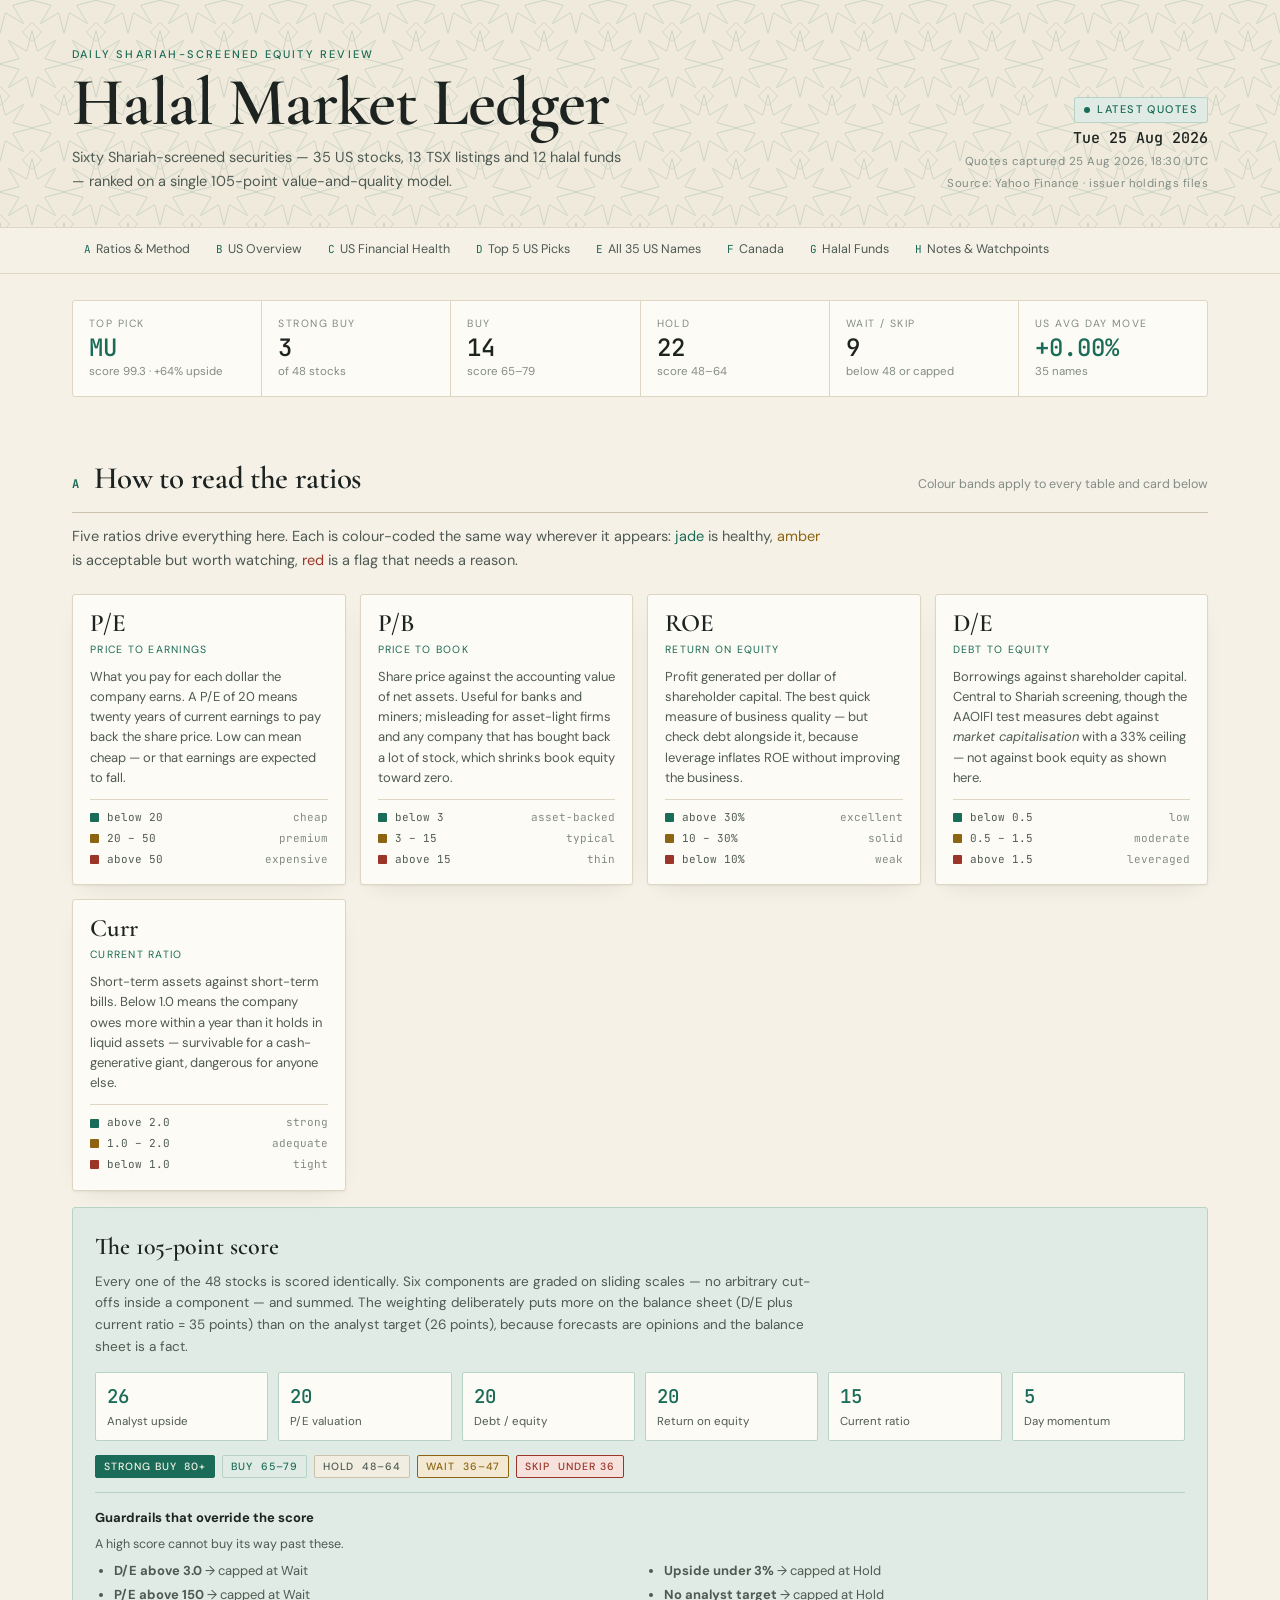
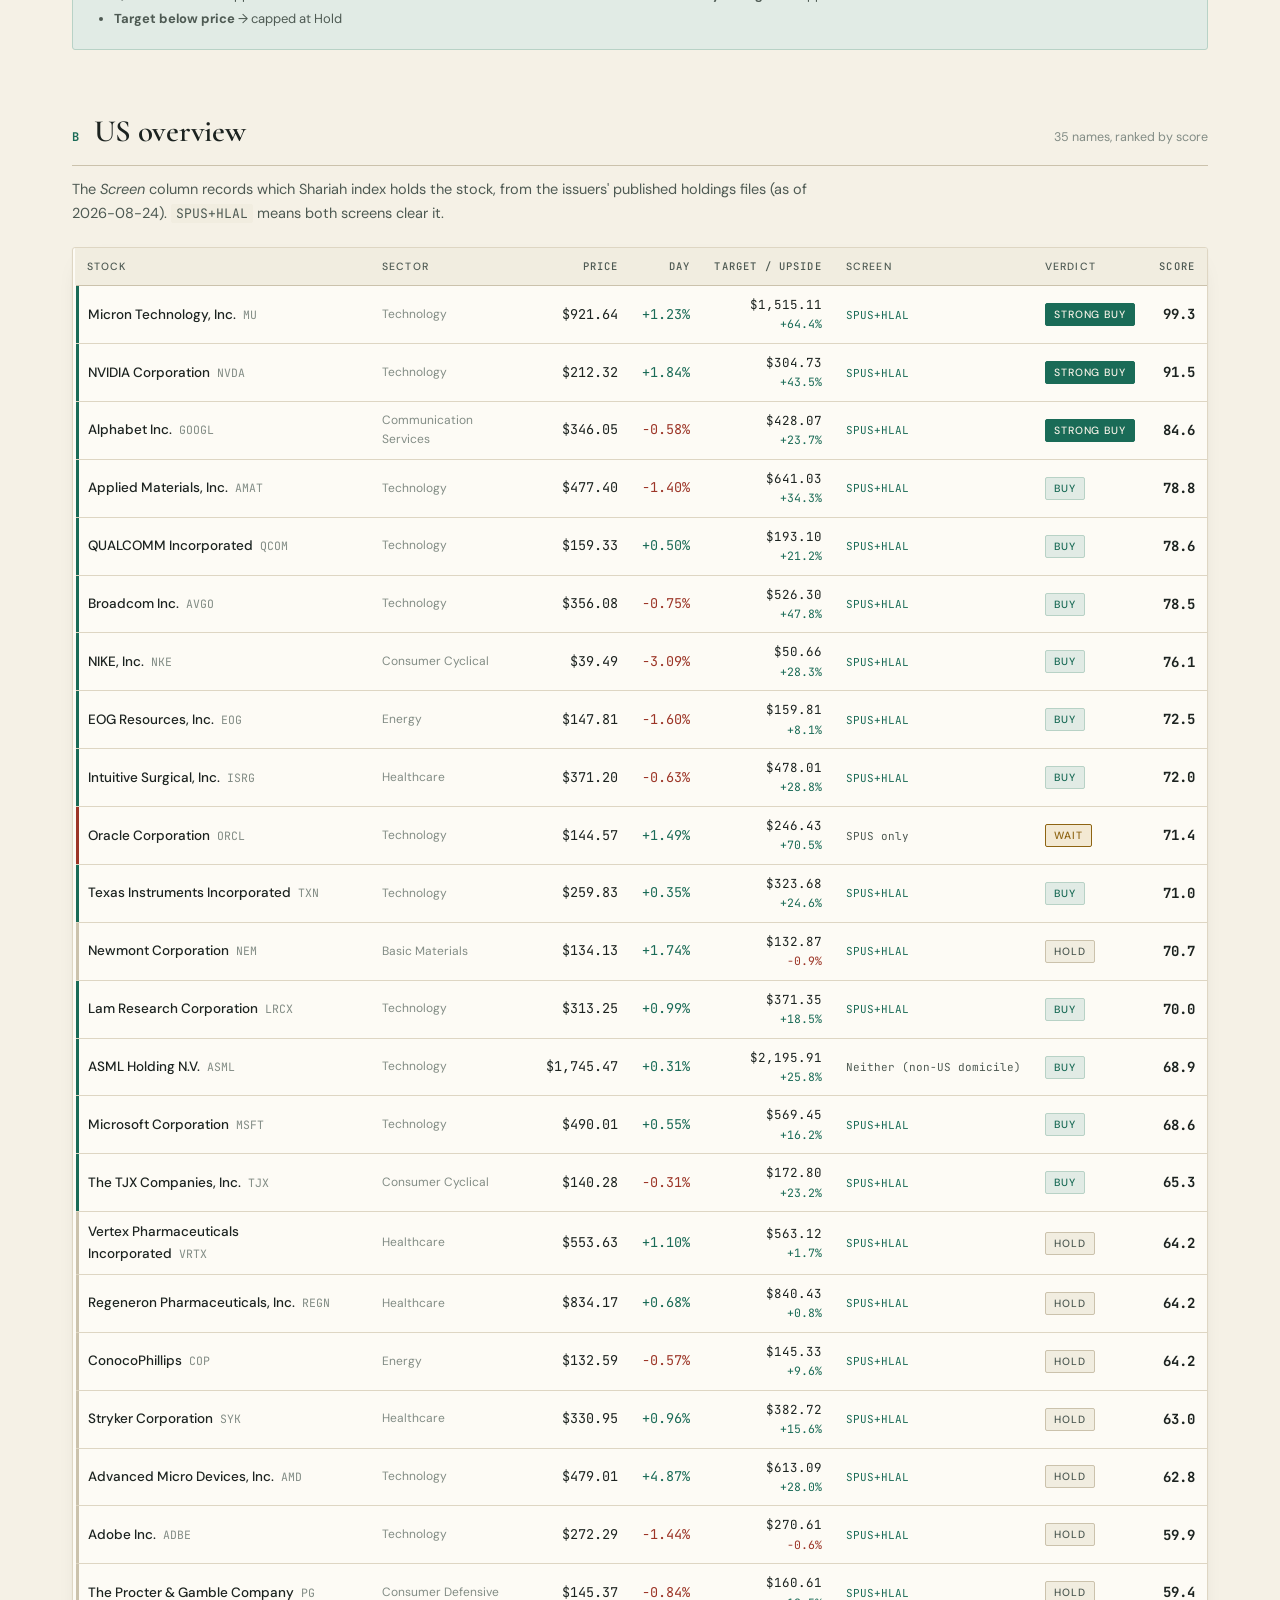
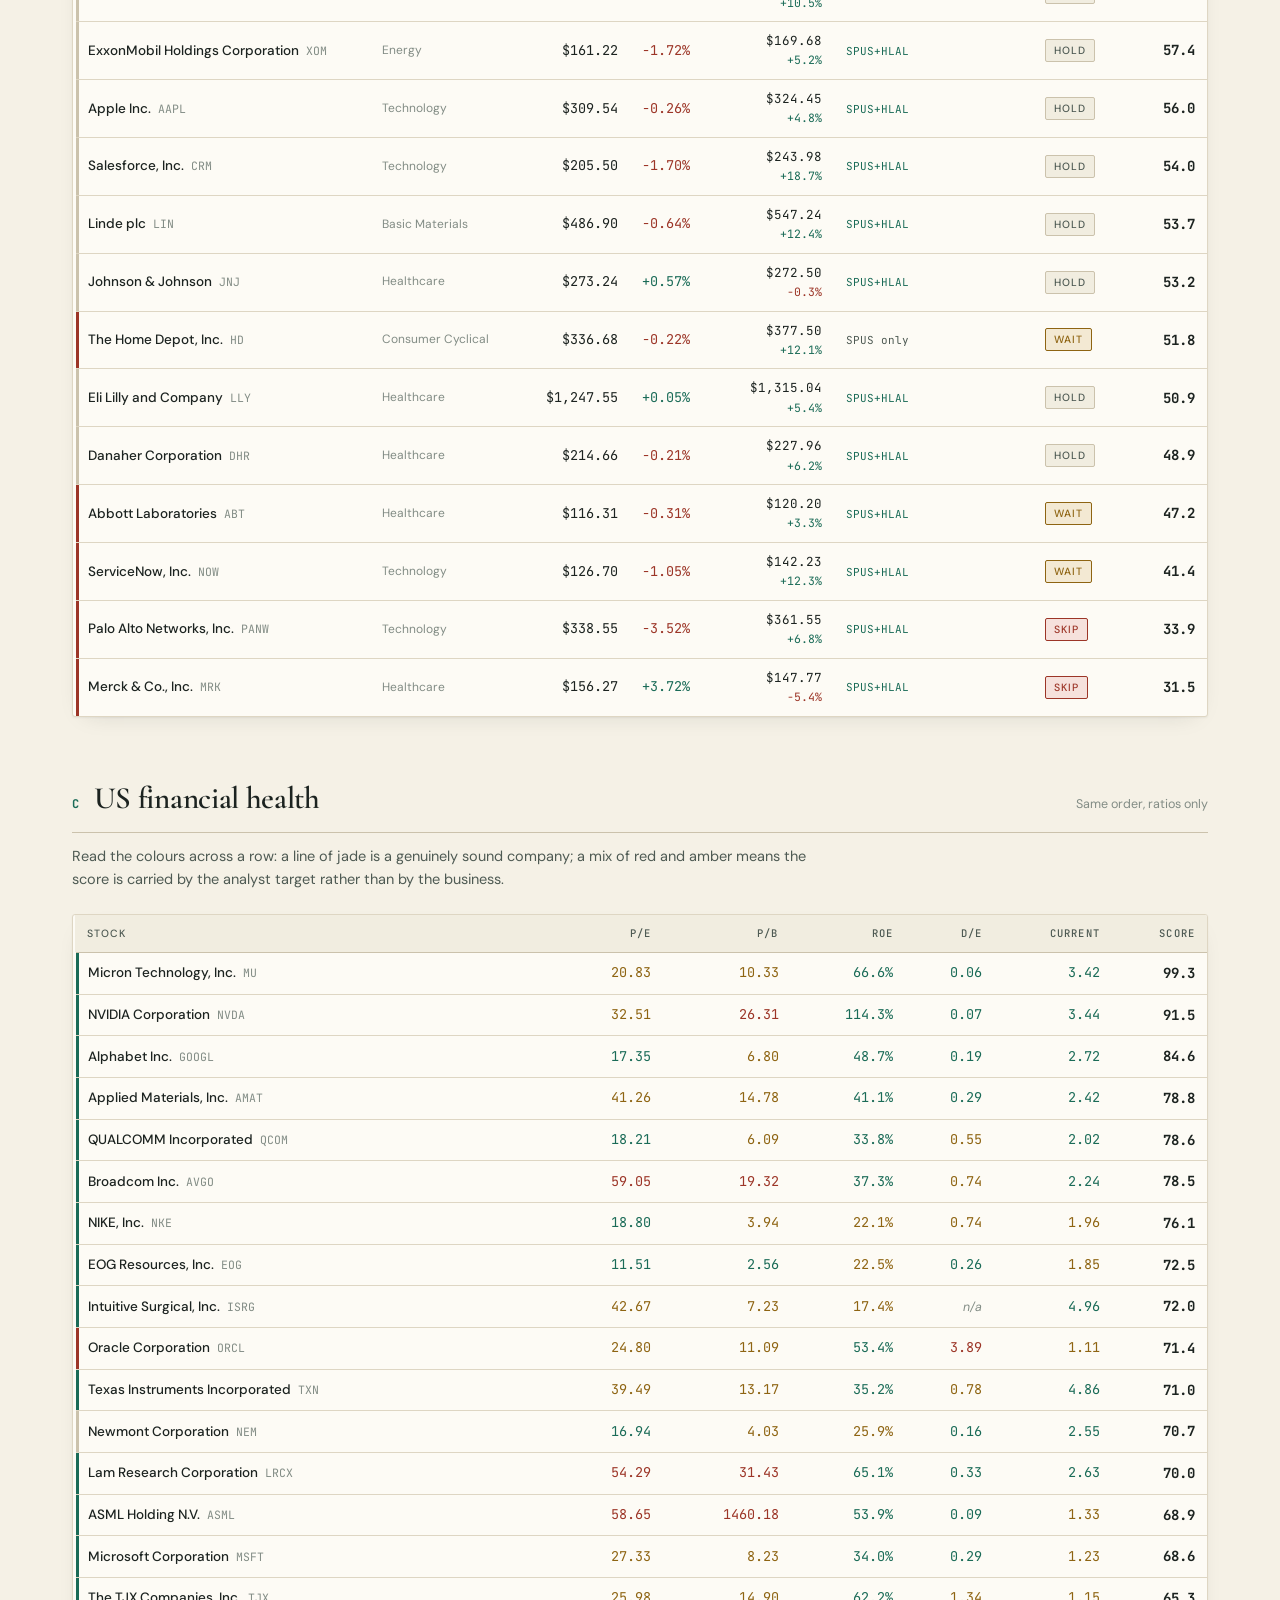
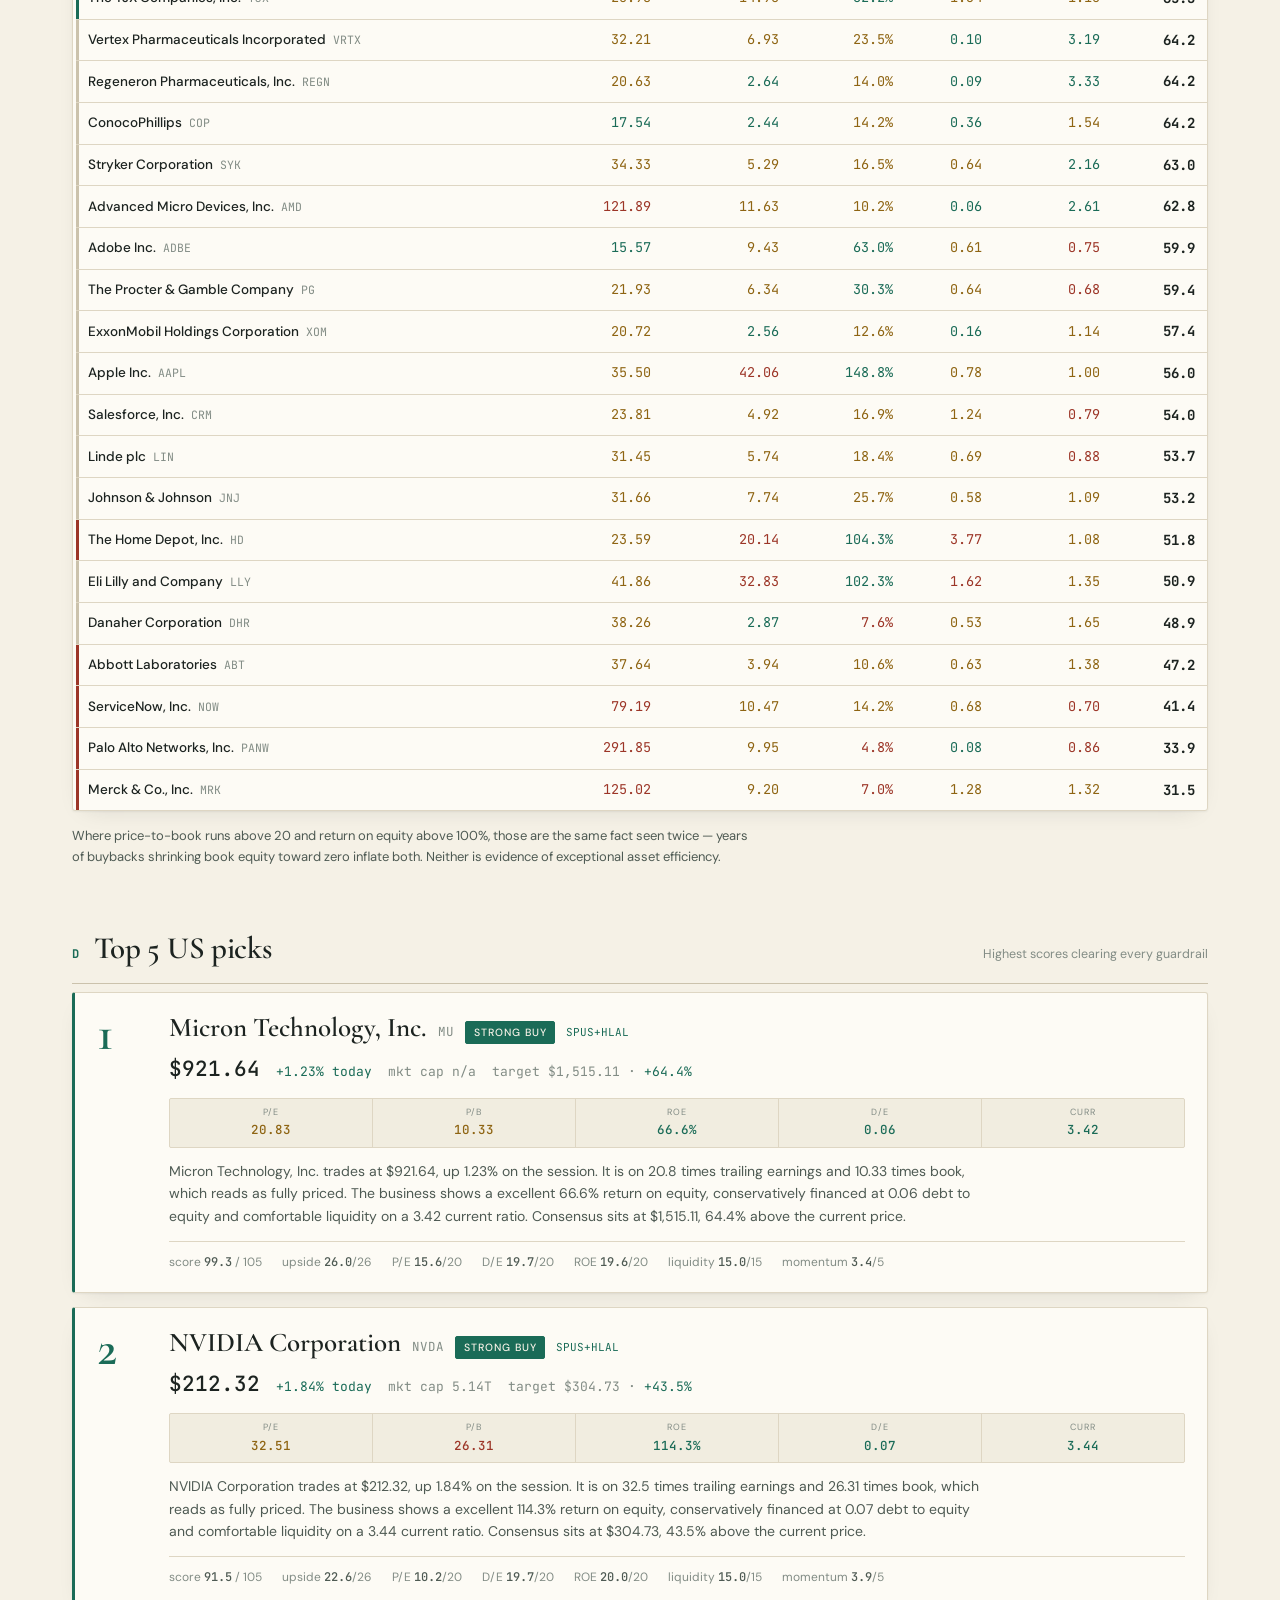
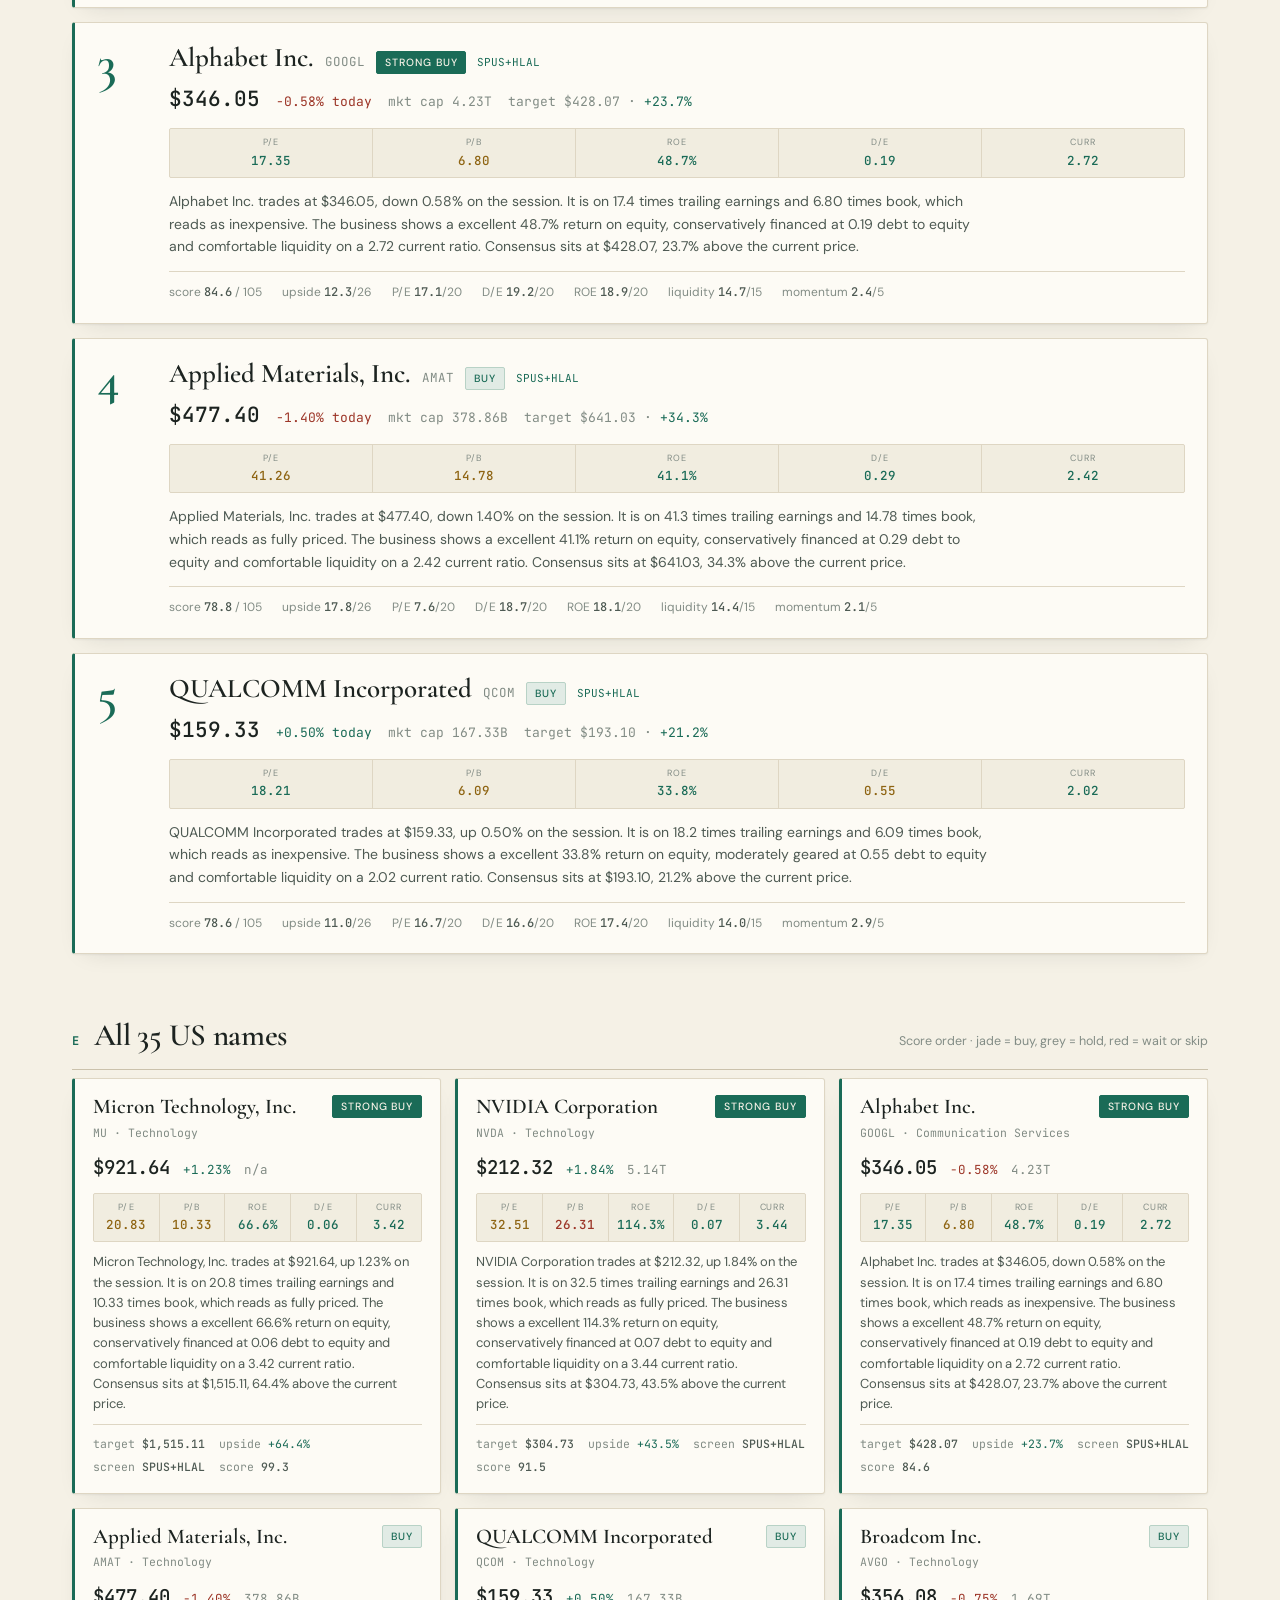
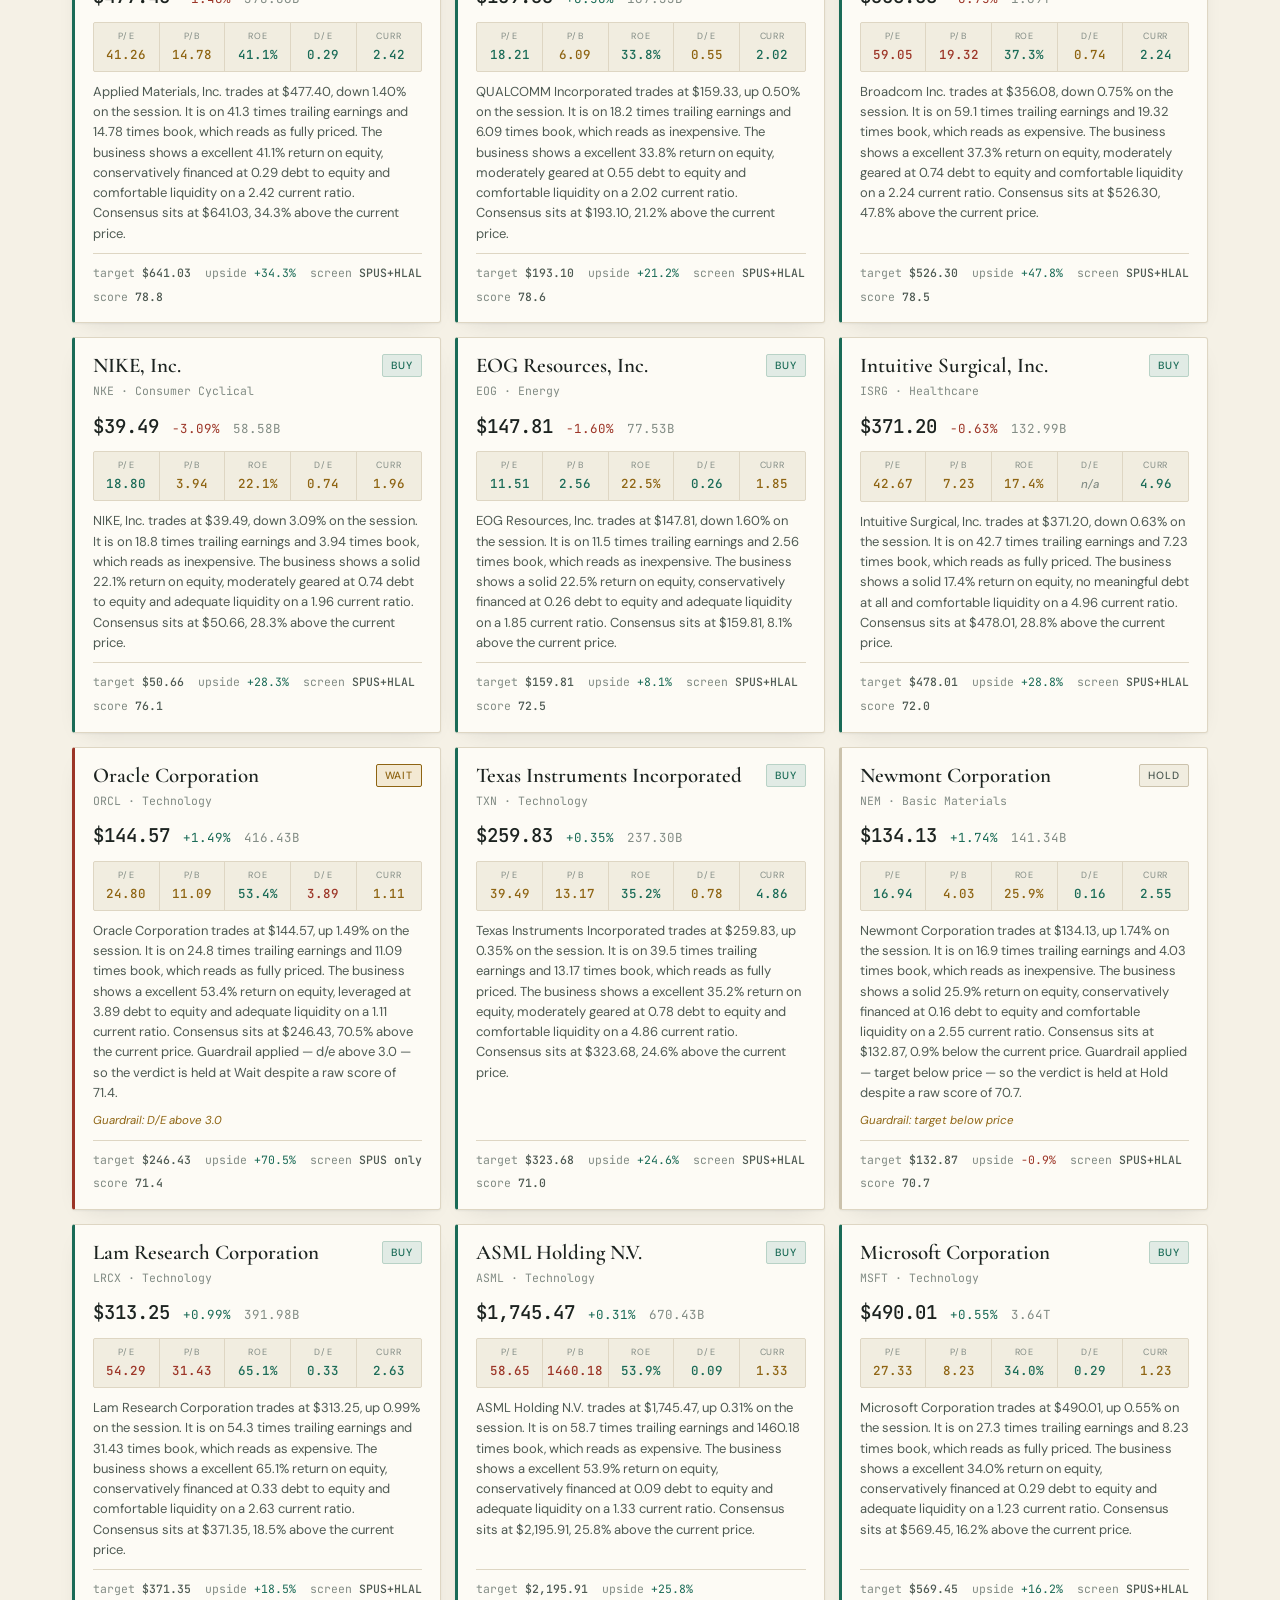
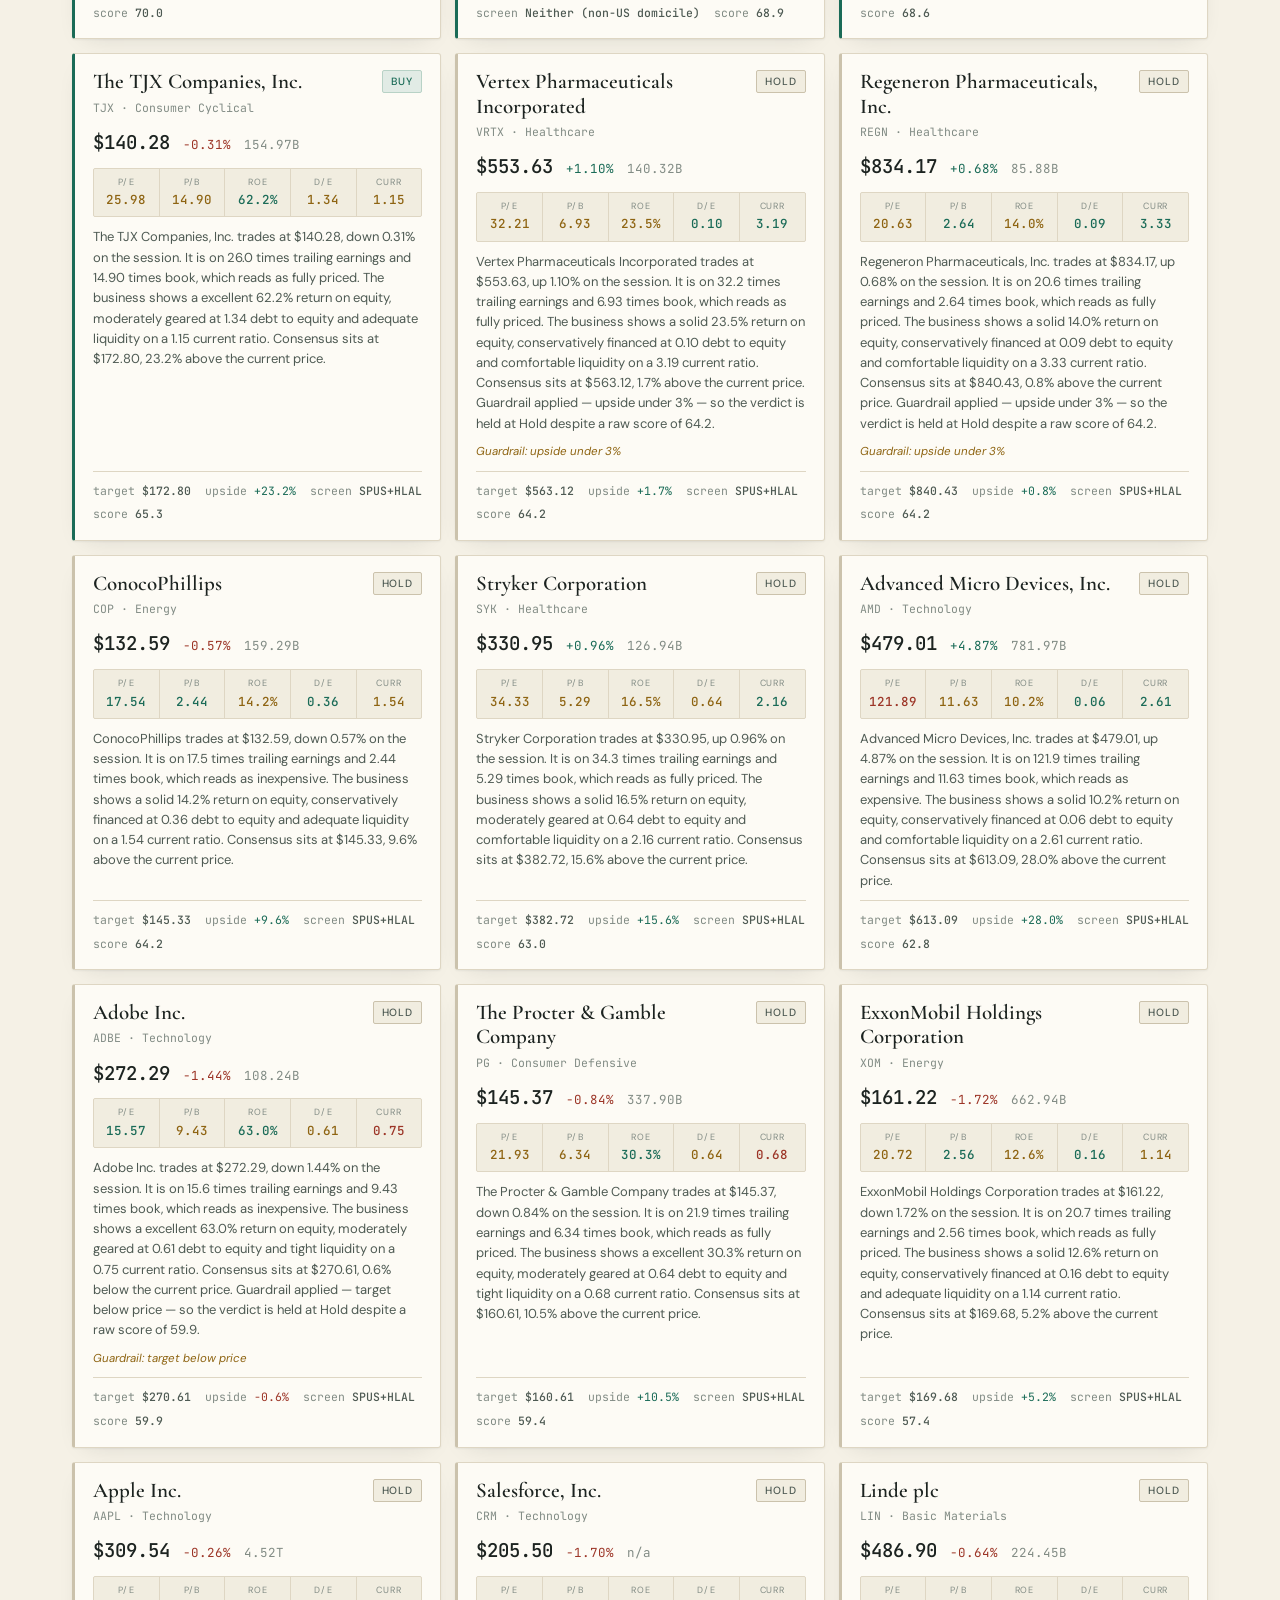
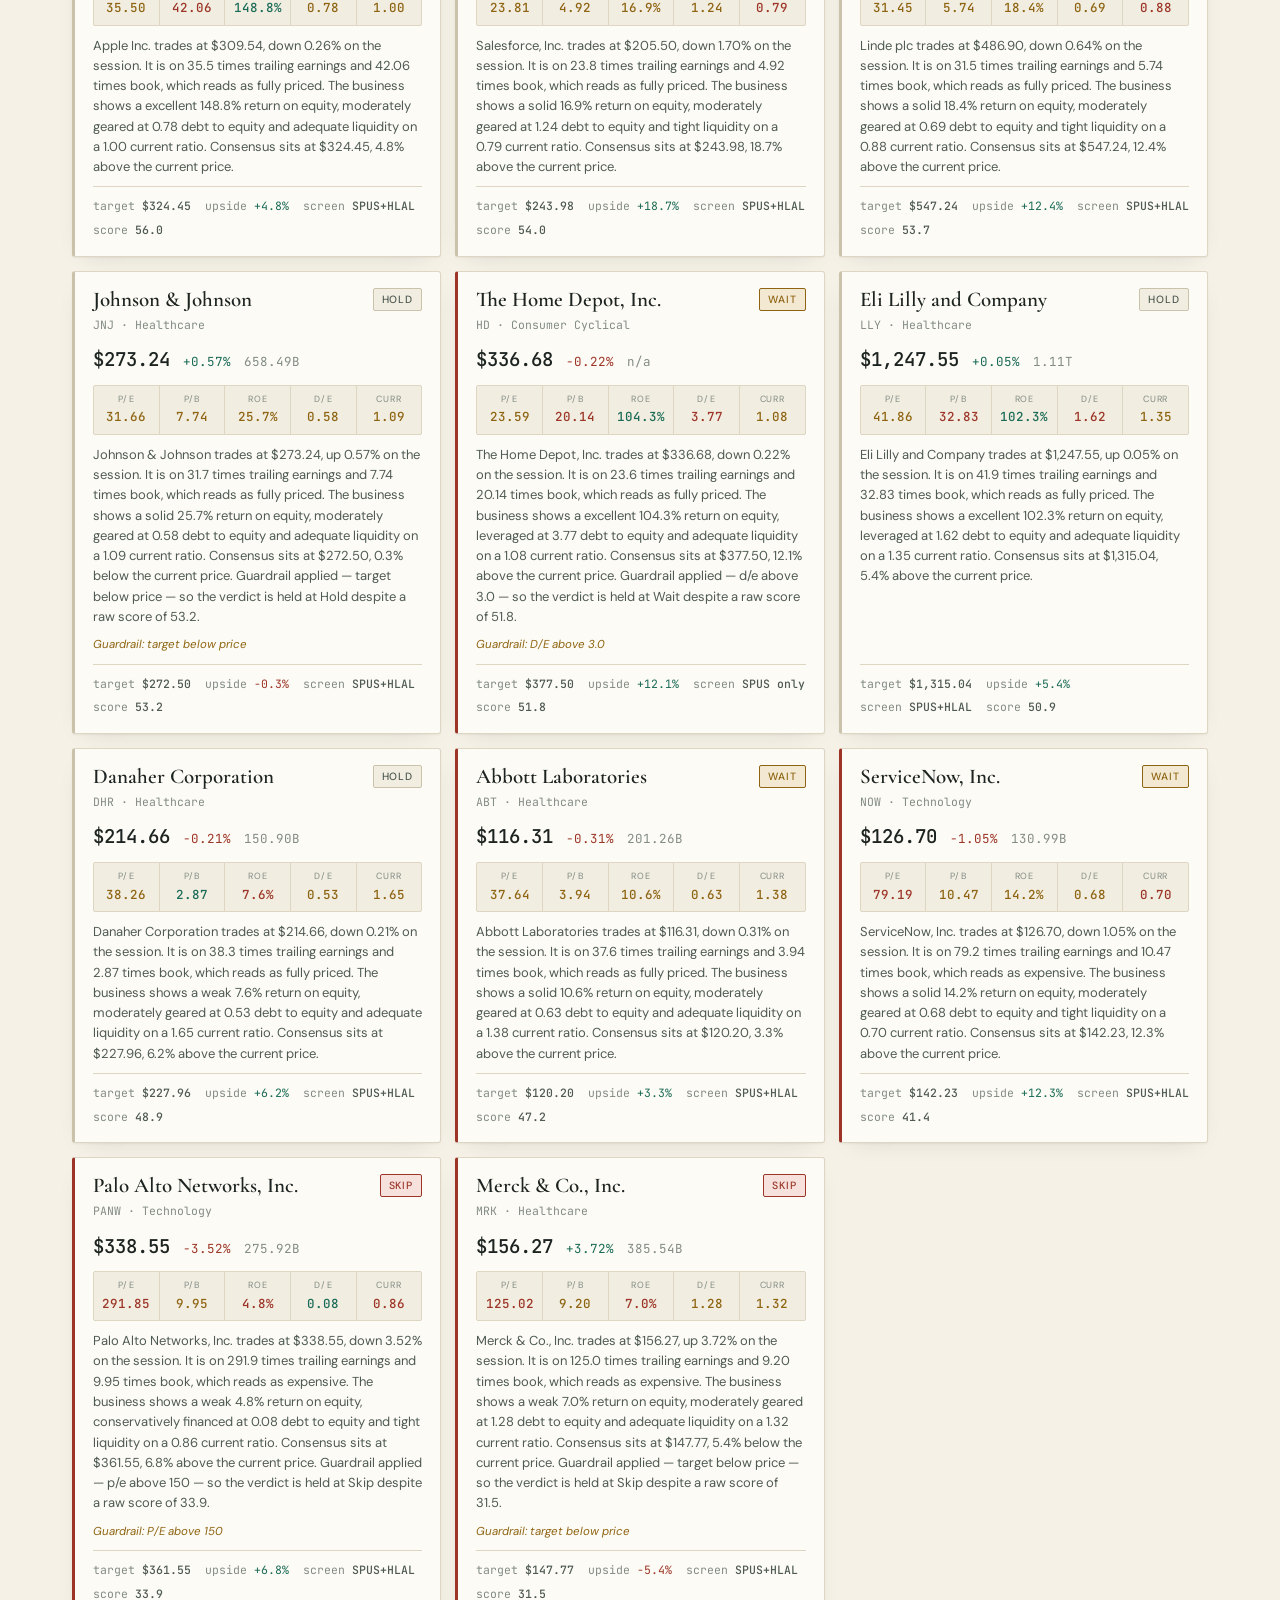
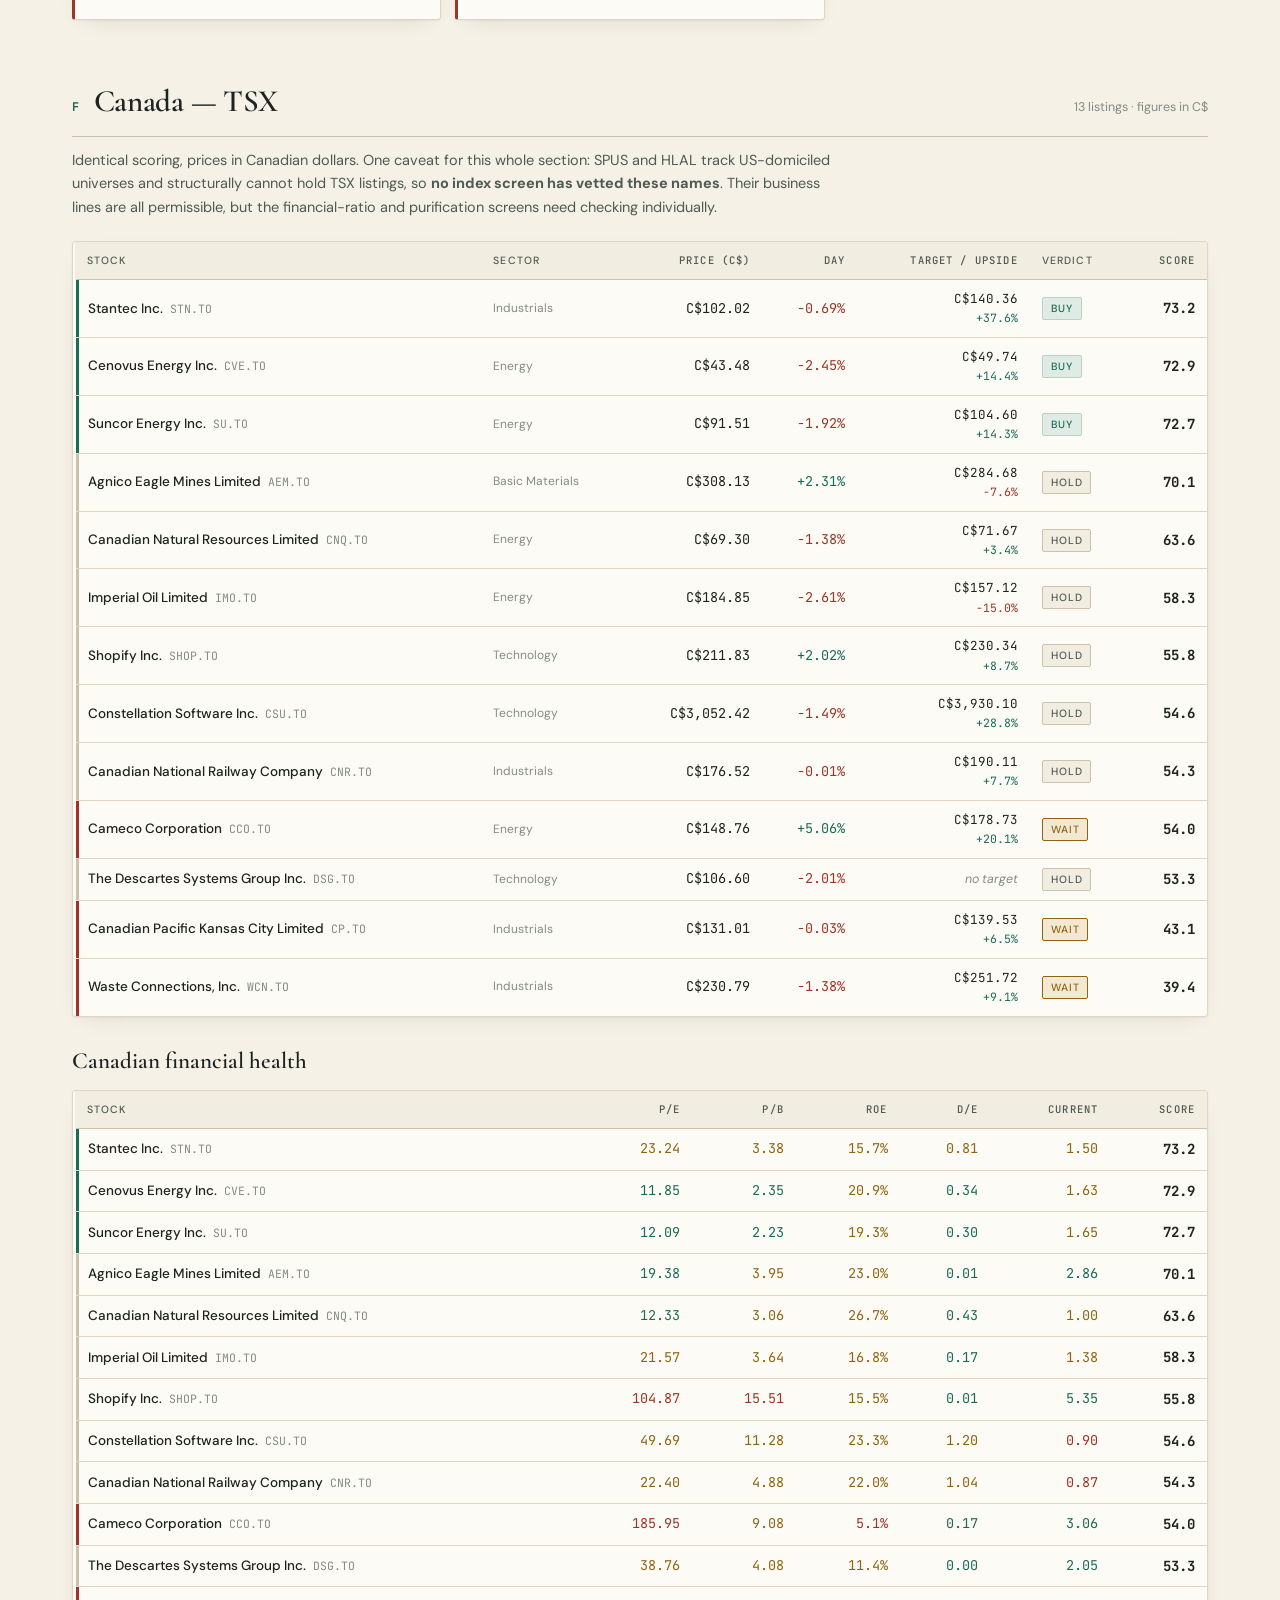
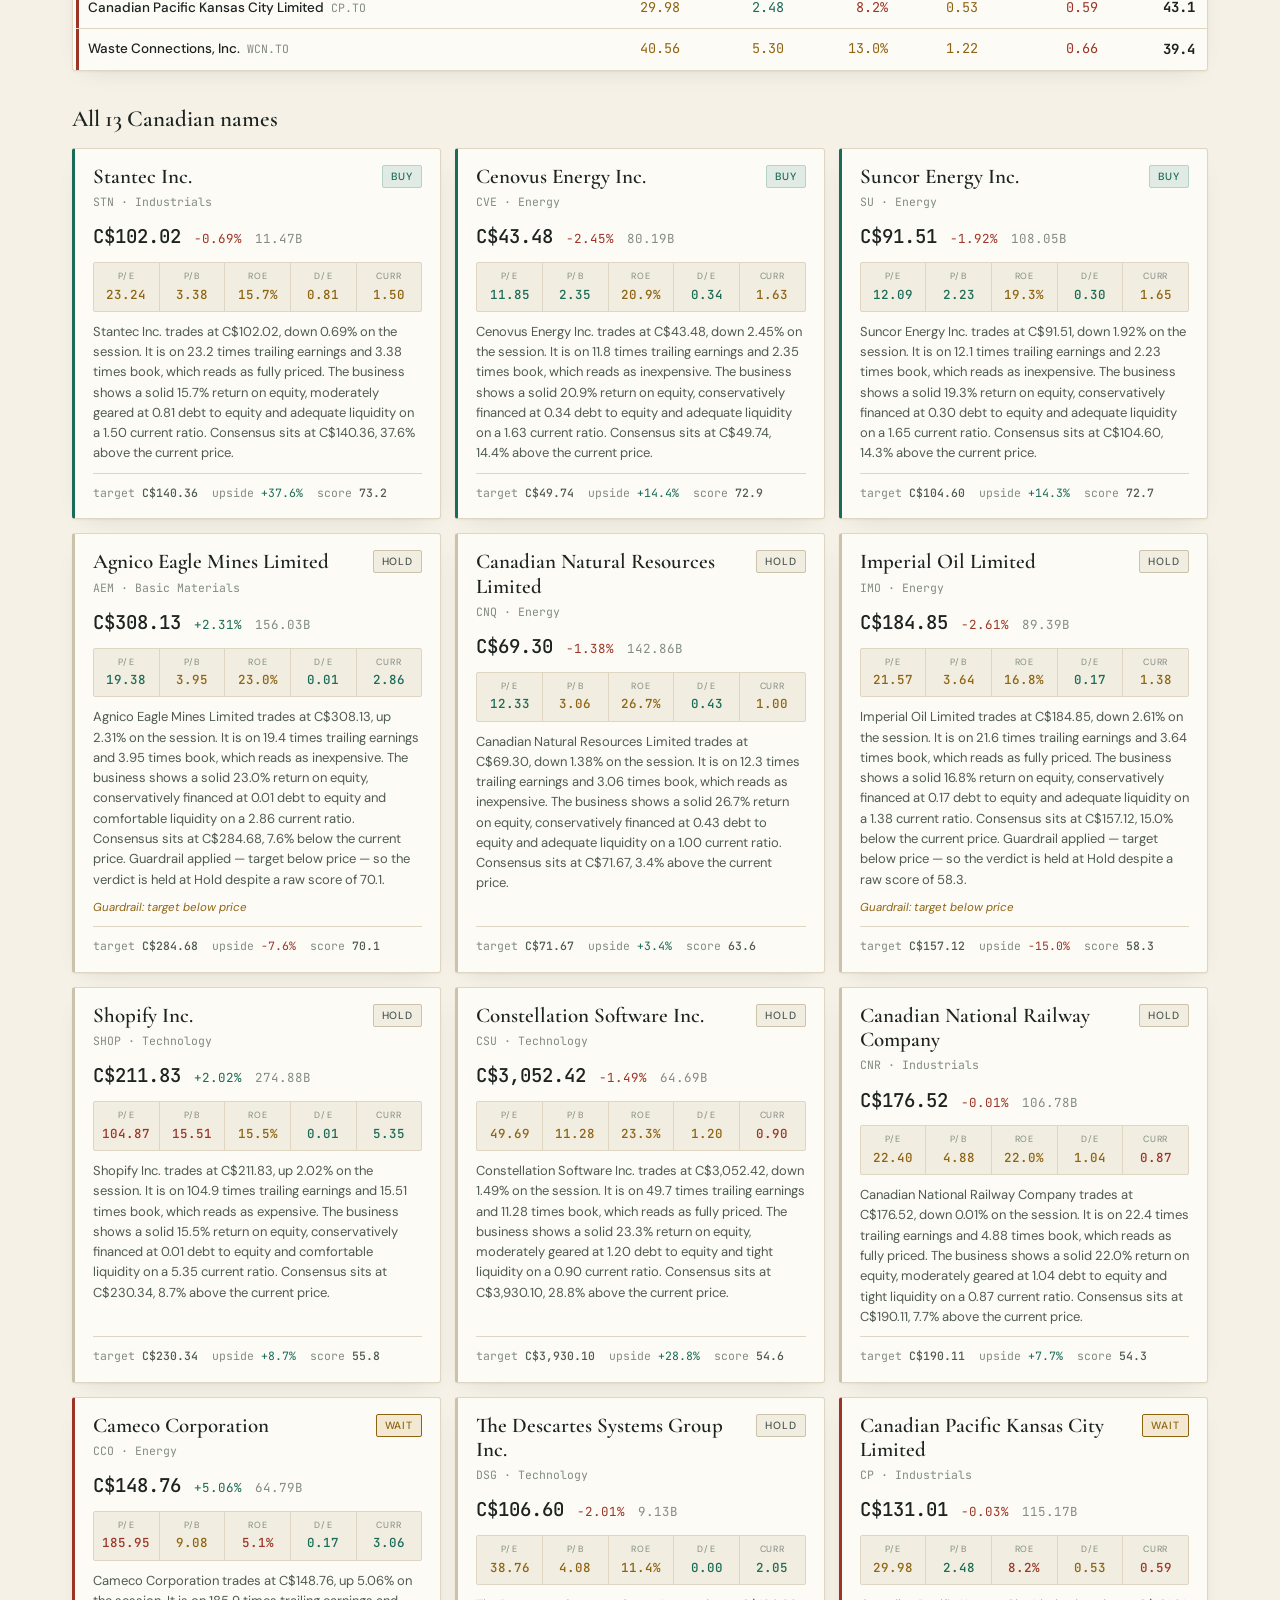
==== commit a6774bf4: "report: 2026-08-25" ====
--- a/reports/2026-08-25.html
+++ b/reports/2026-08-25.html
@@ -236,16 +236,16 @@
 }
 </style>
 
-<div class="hero"><canvas id="stars"></canvas><div class="hero-in"><div class="brand"><span class="eyebrow">Daily Shariah-Screened Equity Review</span><h1>Halal Market Ledger</h1><p class="sub">Sixty Shariah-screened securities &mdash; 35 US stocks, 13 TSX listings and 12 halal funds &mdash; ranked on a single 105-point value-and-quality model.</p></div><div class="stamp"><span class="live">Latest quotes</span><span class="big">Tue 25 Aug 2026</span><span class="sm">Quotes captured 25 Aug 2026, 13:40 UTC</span><span class="sm">Source: Yahoo Finance &middot; issuer holdings files</span></div></div></div>
+<div class="hero"><canvas id="stars"></canvas><div class="hero-in"><div class="brand"><span class="eyebrow">Daily Shariah-Screened Equity Review</span><h1>Halal Market Ledger</h1><p class="sub">Sixty Shariah-screened securities &mdash; 35 US stocks, 13 TSX listings and 12 halal funds &mdash; ranked on a single 105-point value-and-quality model.</p></div><div class="stamp"><span class="live">Latest quotes</span><span class="big">Tue 25 Aug 2026</span><span class="sm">Quotes captured 25 Aug 2026, 18:30 UTC</span><span class="sm">Source: Yahoo Finance &middot; issuer holdings files</span></div></div></div>
 <nav><div class="nav-in"><a href="#a"><span class="k">A</span>Ratios &amp; Method</a><a href="#b"><span class="k">B</span>US Overview</a><a href="#c"><span class="k">C</span>US Financial Health</a><a href="#d"><span class="k">D</span>Top 5 US Picks</a><a href="#e"><span class="k">E</span>All 35 US Names</a><a href="#f"><span class="k">F</span>Canada</a><a href="#g"><span class="k">G</span>Halal Funds</a><a href="#h"><span class="k">H</span>Notes &amp; Watchpoints</a></div></nav>
 <div class="wrap">
 <div class="strip">
-<div class="sc hi"><span class="l">Top pick</span><span class="v">MU</span><span class="m">score 99.9 &middot; +63% upside</span></div>
+<div class="sc hi"><span class="l">Top pick</span><span class="v">MU</span><span class="m">score 99.3 &middot; +64% upside</span></div>
 <div class="sc"><span class="l">Strong Buy</span><span class="v">3</span><span class="m">of 48 stocks</span></div>
 <div class="sc"><span class="l">Buy</span><span class="v">14</span><span class="m">score 65&ndash;79</span></div>
 <div class="sc"><span class="l">Hold</span><span class="v">22</span><span class="m">score 48&ndash;64</span></div>
 <div class="sc"><span class="l">Wait / Skip</span><span class="v">9</span><span class="m">below 48 or capped</span></div>
-<div class="sc"><span class="l">US avg day move</span><span class="v up">+0.23%</span><span class="m">35 names</span></div>
+<div class="sc"><span class="l">US avg day move</span><span class="v up">+0.00%</span><span class="m">35 names</span></div>
 </div>
 <section id="a"><div class="sec-head"><span class="sec-key">A</span><h2>How to read the ratios</h2><span class="sec-note">Colour bands apply to every table and card below</span></div>
 <p class="lede">Five ratios drive everything here. Each is colour-coded the same way wherever it appears: <span class="rv g">jade</span> is healthy, <span class="rv a">amber</span> is acceptable but worth watching, <span class="rv r">red</span> is a flag that needs a reason.</p>
@@ -302,224 +302,224 @@
 <section id="b"><div class="sec-head"><span class="sec-key">B</span><h2>US overview</h2><span class="sec-note">35 names, ranked by score</span></div>
 <p class="lede">The <em>Screen</em> column records which Shariah index holds the stock, from the issuers' published holdings files (as of 2026-08-24). <code>SPUS+HLAL</code> means both screens clear it.</p>
 <div class="tw"><table><thead><tr><th>Stock</th><th>Sector</th><th class="num">Price</th><th class="num">Day</th><th class="num">Target / Upside</th><th>Screen</th><th>Verdict</th><th class="num">Score</th></tr></thead><tbody>
-<tr class="s-buy"><td class="nm"><span class="co">Micron Technology, Inc.</span><span class="tk">MU</span></td><td class="sect">Technology</td><td class="num">$931.88</td><td class="num up">+2.36%</td><td class="num"><span class="tgt">$1,515.11</span><span class="ups up">+62.6%</span></td><td><span class="scr both">SPUS+HLAL</span></td><td><span class="badge b-sbuy">Strong Buy</span></td><td class="num sco">99.9</td></tr>
-<tr class="s-buy"><td class="nm"><span class="co">NVIDIA Corporation</span><span class="tk">NVDA</span></td><td class="sect">Technology</td><td class="num">$211.88</td><td class="num up">+1.63%</td><td class="num"><span class="tgt">$304.73</span><span class="ups up">+43.8%</span></td><td><span class="scr both">SPUS+HLAL</span></td><td><span class="badge b-sbuy">Strong Buy</span></td><td class="num sco">91.5</td></tr>
-<tr class="s-buy"><td class="nm"><span class="co">Alphabet Inc.</span><span class="tk">GOOGL</span></td><td class="sect">Communication Services</td><td class="num">$348.88</td><td class="num up">+0.24%</td><td class="num"><span class="tgt">$428.07</span><span class="ups up">+22.7%</span></td><td><span class="scr both">SPUS+HLAL</span></td><td><span class="badge b-sbuy">Strong Buy</span></td><td class="num sco">84.3</td></tr>
-<tr class="s-buy"><td class="nm"><span class="co">QUALCOMM Incorporated</span><span class="tk">QCOM</span></td><td class="sect">Technology</td><td class="num">$161.11</td><td class="num up">+1.63%</td><td class="num"><span class="tgt">$193.10</span><span class="ups up">+19.9%</span></td><td><span class="scr both">SPUS+HLAL</span></td><td><span class="badge b-buy">Buy</span></td><td class="num sco">78.7</td></tr>
-<tr class="s-buy"><td class="nm"><span class="co">Broadcom Inc.</span><span class="tk">AVGO</span></td><td class="sect">Technology</td><td class="num">$360.90</td><td class="num up">+0.62%</td><td class="num"><span class="tgt">$526.30</span><span class="ups up">+45.8%</span></td><td><span class="scr both">SPUS+HLAL</span></td><td><span class="badge b-buy">Buy</span></td><td class="num sco">78.1</td></tr>
-<tr class="s-buy"><td class="nm"><span class="co">Applied Materials, Inc.</span><span class="tk">AMAT</span></td><td class="sect">Technology</td><td class="num">$485.29</td><td class="num up">+0.30%</td><td class="num"><span class="tgt">$641.03</span><span class="ups up">+32.1%</span></td><td><span class="scr both">SPUS+HLAL</span></td><td><span class="badge b-buy">Buy</span></td><td class="num sco">78.1</td></tr>
-<tr class="s-buy"><td class="nm"><span class="co">NIKE, Inc.</span><span class="tk">NKE</span></td><td class="sect">Consumer Cyclical</td><td class="num">$39.45</td><td class="num down">-3.20%</td><td class="num"><span class="tgt">$50.66</span><span class="ups up">+28.4%</span></td><td><span class="scr both">SPUS+HLAL</span></td><td><span class="badge b-buy">Buy</span></td><td class="num sco">76.1</td></tr>
-<tr class="s-buy"><td class="nm"><span class="co">EOG Resources, Inc.</span><span class="tk">EOG</span></td><td class="sect">Energy</td><td class="num">$148.37</td><td class="num down">-1.22%</td><td class="num"><span class="tgt">$159.81</span><span class="ups up">+7.7%</span></td><td><span class="scr both">SPUS+HLAL</span></td><td><span class="badge b-buy">Buy</span></td><td class="num sco">72.4</td></tr>
-<tr class="s-wait"><td class="nm"><span class="co">Oracle Corporation</span><span class="tk">ORCL</span></td><td class="sect">Technology</td><td class="num">$145.41</td><td class="num up">+2.08%</td><td class="num"><span class="tgt">$246.43</span><span class="ups up">+69.5%</span></td><td><span class="scr ">SPUS only</span></td><td><span class="badge b-wait">Wait</span></td><td class="num sco">71.7</td></tr>
-<tr class="s-buy"><td class="nm"><span class="co">Intuitive Surgical, Inc.</span><span class="tk">ISRG</span></td><td class="sect">Healthcare</td><td class="num">$374.88</td><td class="num up">+0.35%</td><td class="num"><span class="tgt">$478.01</span><span class="ups up">+27.5%</span></td><td><span class="scr both">SPUS+HLAL</span></td><td><span class="badge b-buy">Buy</span></td><td class="num sco">71.6</td></tr>
-<tr class="s-buy"><td class="nm"><span class="co">Texas Instruments Incorporated</span><span class="tk">TXN</span></td><td class="sect">Technology</td><td class="num">$260.98</td><td class="num up">+0.79%</td><td class="num"><span class="tgt">$323.68</span><span class="ups up">+24.0%</span></td><td><span class="scr both">SPUS+HLAL</span></td><td><span class="badge b-buy">Buy</span></td><td class="num sco">71.0</td></tr>
-<tr class="s-hold"><td class="nm"><span class="co">Newmont Corporation</span><span class="tk">NEM</span></td><td class="sect">Basic Materials</td><td class="num">$130.56</td><td class="num down">-0.97%</td><td class="num"><span class="tgt">$132.87</span><span class="ups up">+1.8%</span></td><td><span class="scr both">SPUS+HLAL</span></td><td><span class="badge b-hold">Hold</span></td><td class="num sco">70.3</td></tr>
-<tr class="s-buy"><td class="nm"><span class="co">Lam Research Corporation</span><span class="tk">LRCX</span></td><td class="sect">Technology</td><td class="num">$314.78</td><td class="num up">+1.49%</td><td class="num"><span class="tgt">$371.35</span><span class="ups up">+18.0%</span></td><td><span class="scr both">SPUS+HLAL</span></td><td><span class="badge b-buy">Buy</span></td><td class="num sco">70.1</td></tr>
-<tr class="s-buy"><td class="nm"><span class="co">ASML Holding N.V.</span><span class="tk">ASML</span></td><td class="sect">Technology</td><td class="num">$1,758.77</td><td class="num up">+1.07%</td><td class="num"><span class="tgt">$2,195.40</span><span class="ups up">+24.8%</span></td><td><span class="scr ">Neither (non-US domicile)</span></td><td><span class="badge b-buy">Buy</span></td><td class="num sco">68.9</td></tr>
-<tr class="s-buy"><td class="nm"><span class="co">Microsoft Corporation</span><span class="tk">MSFT</span></td><td class="sect">Technology</td><td class="num">$487.69</td><td class="num up">+0.08%</td><td class="num"><span class="tgt">$569.45</span><span class="ups up">+16.8%</span></td><td><span class="scr both">SPUS+HLAL</span></td><td><span class="badge b-buy">Buy</span></td><td class="num sco">68.6</td></tr>
-<tr class="s-buy"><td class="nm"><span class="co">The TJX Companies, Inc.</span><span class="tk">TJX</span></td><td class="sect">Consumer Cyclical</td><td class="num">$140.34</td><td class="num down">-0.28%</td><td class="num"><span class="tgt">$172.80</span><span class="ups up">+23.1%</span></td><td><span class="scr both">SPUS+HLAL</span></td><td><span class="badge b-buy">Buy</span></td><td class="num sco">65.3</td></tr>
-<tr class="s-hold"><td class="nm"><span class="co">ConocoPhillips</span><span class="tk">COP</span></td><td class="sect">Energy</td><td class="num">$131.72</td><td class="num down">-1.22%</td><td class="num"><span class="tgt">$145.33</span><span class="ups up">+10.3%</span></td><td><span class="scr both">SPUS+HLAL</span></td><td><span class="badge b-hold">Hold</span></td><td class="num sco">64.5</td></tr>
-<tr class="s-hold"><td class="nm"><span class="co">Vertex Pharmaceuticals Incorporated</span><span class="tk">VRTX</span></td><td class="sect">Healthcare</td><td class="num">$551.10</td><td class="num up">+0.64%</td><td class="num"><span class="tgt">$563.12</span><span class="ups up">+2.2%</span></td><td><span class="scr both">SPUS+HLAL</span></td><td><span class="badge b-hold">Hold</span></td><td class="num sco">64.2</td></tr>
-<tr class="s-hold"><td class="nm"><span class="co">Regeneron Pharmaceuticals, Inc.</span><span class="tk">REGN</span></td><td class="sect">Healthcare</td><td class="num">$831.86</td><td class="num up">+0.41%</td><td class="num"><span class="tgt">$840.43</span><span class="ups up">+1.0%</span></td><td><span class="scr both">SPUS+HLAL</span></td><td><span class="badge b-hold">Hold</span></td><td class="num sco">64.1</td></tr>
-<tr class="s-hold"><td class="nm"><span class="co">Advanced Micro Devices, Inc.</span><span class="tk">AMD</span></td><td class="sect">Technology</td><td class="num">$473.00</td><td class="num up">+3.56%</td><td class="num"><span class="tgt">$613.09</span><span class="ups up">+29.6%</span></td><td><span class="scr both">SPUS+HLAL</span></td><td><span class="badge b-hold">Hold</span></td><td class="num sco">63.4</td></tr>
-<tr class="s-hold"><td class="nm"><span class="co">Stryker Corporation</span><span class="tk">SYK</span></td><td class="sect">Healthcare</td><td class="num">$325.79</td><td class="num down">-0.62%</td><td class="num"><span class="tgt">$382.72</span><span class="ups up">+17.5%</span></td><td><span class="scr both">SPUS+HLAL</span></td><td><span class="badge b-hold">Hold</span></td><td class="num sco">63.2</td></tr>
-<tr class="s-hold"><td class="nm"><span class="co">Adobe Inc.</span><span class="tk">ADBE</span></td><td class="sect">Technology</td><td class="num">$274.81</td><td class="num down">-0.53%</td><td class="num"><span class="tgt">$270.61</span><span class="ups down">-1.5%</span></td><td><span class="scr both">SPUS+HLAL</span></td><td><span class="badge b-hold">Hold</span></td><td class="num sco">60.1</td></tr>
-<tr class="s-hold"><td class="nm"><span class="co">The Procter &amp; Gamble Company</span><span class="tk">PG</span></td><td class="sect">Consumer Defensive</td><td class="num">$145.45</td><td class="num down">-0.79%</td><td class="num"><span class="tgt">$160.61</span><span class="ups up">+10.4%</span></td><td><span class="scr both">SPUS+HLAL</span></td><td><span class="badge b-hold">Hold</span></td><td class="num sco">59.4</td></tr>
-<tr class="s-hold"><td class="nm"><span class="co">ExxonMobil Holdings Corporation</span><span class="tk">XOM</span></td><td class="sect">Energy</td><td class="num">$161.42</td><td class="num down">-1.62%</td><td class="num"><span class="tgt">$169.68</span><span class="ups up">+5.1%</span></td><td><span class="scr both">SPUS+HLAL</span></td><td><span class="badge b-hold">Hold</span></td><td class="num sco">57.4</td></tr>
-<tr class="s-hold"><td class="nm"><span class="co">Apple Inc.</span><span class="tk">AAPL</span></td><td class="sect">Technology</td><td class="num">$311.01</td><td class="num up">+0.20%</td><td class="num"><span class="tgt">$324.45</span><span class="ups up">+4.3%</span></td><td><span class="scr both">SPUS+HLAL</span></td><td><span class="badge b-hold">Hold</span></td><td class="num sco">56.0</td></tr>
-<tr class="s-hold"><td class="nm"><span class="co">Linde plc</span><span class="tk">LIN</span></td><td class="sect">Basic Materials</td><td class="num">$488.50</td><td class="num down">-0.31%</td><td class="num"><span class="tgt">$547.24</span><span class="ups up">+12.0%</span></td><td><span class="scr both">SPUS+HLAL</span></td><td><span class="badge b-hold">Hold</span></td><td class="num sco">53.5</td></tr>
-<tr class="s-hold"><td class="nm"><span class="co">Salesforce, Inc.</span><span class="tk">CRM</span></td><td class="sect">Technology</td><td class="num">$208.66</td><td class="num down">-0.24%</td><td class="num"><span class="tgt">$243.98</span><span class="ups up">+16.9%</span></td><td><span class="scr both">SPUS+HLAL</span></td><td><span class="badge b-hold">Hold</span></td><td class="num sco">53.2</td></tr>
-<tr class="s-hold"><td class="nm"><span class="co">Johnson &amp; Johnson</span><span class="tk">JNJ</span></td><td class="sect">Healthcare</td><td class="num">$271.43</td><td class="num down">-0.12%</td><td class="num"><span class="tgt">$272.50</span><span class="ups up">+0.4%</span></td><td><span class="scr both">SPUS+HLAL</span></td><td><span class="badge b-hold">Hold</span></td><td class="num sco">53.1</td></tr>
-<tr class="s-wait"><td class="nm"><span class="co">The Home Depot, Inc.</span><span class="tk">HD</span></td><td class="sect">Consumer Cyclical</td><td class="num">$335.60</td><td class="num down">-0.52%</td><td class="num"><span class="tgt">$377.50</span><span class="ups up">+12.5%</span></td><td><span class="scr ">SPUS only</span></td><td><span class="badge b-wait">Wait</span></td><td class="num sco">52.0</td></tr>
-<tr class="s-hold"><td class="nm"><span class="co">Eli Lilly and Company</span><span class="tk">LLY</span></td><td class="sect">Healthcare</td><td class="num">$1,254.64</td><td class="num up">+0.56%</td><td class="num"><span class="tgt">$1,315.04</span><span class="ups up">+4.8%</span></td><td><span class="scr both">SPUS+HLAL</span></td><td><span class="badge b-hold">Hold</span></td><td class="num sco">50.9</td></tr>
-<tr class="s-hold"><td class="nm"><span class="co">Danaher Corporation</span><span class="tk">DHR</span></td><td class="sect">Healthcare</td><td class="num">$216.09</td><td class="num up">+0.43%</td><td class="num"><span class="tgt">$227.96</span><span class="ups up">+5.5%</span></td><td><span class="scr both">SPUS+HLAL</span></td><td><span class="badge b-hold">Hold</span></td><td class="num sco">48.9</td></tr>
-<tr class="s-wait"><td class="nm"><span class="co">Abbott Laboratories</span><span class="tk">ABT</span></td><td class="sect">Healthcare</td><td class="num">$116.34</td><td class="num down">-0.27%</td><td class="num"><span class="tgt">$120.20</span><span class="ups up">+3.3%</span></td><td><span class="scr both">SPUS+HLAL</span></td><td><span class="badge b-wait">Wait</span></td><td class="num sco">47.2</td></tr>
-<tr class="s-wait"><td class="nm"><span class="co">ServiceNow, Inc.</span><span class="tk">NOW</span></td><td class="sect">Technology</td><td class="num">$129.04</td><td class="num up">+0.79%</td><td class="num"><span class="tgt">$142.23</span><span class="ups up">+10.2%</span></td><td><span class="scr both">SPUS+HLAL</span></td><td><span class="badge b-wait">Wait</span></td><td class="num sco">41.1</td></tr>
-<tr class="s-wait"><td class="nm"><span class="co">Palo Alto Networks, Inc.</span><span class="tk">PANW</span></td><td class="sect">Technology</td><td class="num">$349.81</td><td class="num down">-0.31%</td><td class="num"><span class="tgt">$361.55</span><span class="ups up">+3.4%</span></td><td><span class="scr both">SPUS+HLAL</span></td><td><span class="badge b-skip">Skip</span></td><td class="num sco">33.3</td></tr>
-<tr class="s-wait"><td class="nm"><span class="co">Merck &amp; Co., Inc.</span><span class="tk">MRK</span></td><td class="sect">Healthcare</td><td class="num">$152.48</td><td class="num up">+1.19%</td><td class="num"><span class="tgt">$147.77</span><span class="ups down">-3.1%</span></td><td><span class="scr both">SPUS+HLAL</span></td><td><span class="badge b-skip">Skip</span></td><td class="num sco">30.1</td></tr>
+<tr class="s-buy"><td class="nm"><span class="co">Micron Technology, Inc.</span><span class="tk">MU</span></td><td class="sect">Technology</td><td class="num">$921.64</td><td class="num up">+1.23%</td><td class="num"><span class="tgt">$1,515.11</span><span class="ups up">+64.4%</span></td><td><span class="scr both">SPUS+HLAL</span></td><td><span class="badge b-sbuy">Strong Buy</span></td><td class="num sco">99.3</td></tr>
+<tr class="s-buy"><td class="nm"><span class="co">NVIDIA Corporation</span><span class="tk">NVDA</span></td><td class="sect">Technology</td><td class="num">$212.32</td><td class="num up">+1.84%</td><td class="num"><span class="tgt">$304.73</span><span class="ups up">+43.5%</span></td><td><span class="scr both">SPUS+HLAL</span></td><td><span class="badge b-sbuy">Strong Buy</span></td><td class="num sco">91.5</td></tr>
+<tr class="s-buy"><td class="nm"><span class="co">Alphabet Inc.</span><span class="tk">GOOGL</span></td><td class="sect">Communication Services</td><td class="num">$346.05</td><td class="num down">-0.58%</td><td class="num"><span class="tgt">$428.07</span><span class="ups up">+23.7%</span></td><td><span class="scr both">SPUS+HLAL</span></td><td><span class="badge b-sbuy">Strong Buy</span></td><td class="num sco">84.6</td></tr>
+<tr class="s-buy"><td class="nm"><span class="co">Applied Materials, Inc.</span><span class="tk">AMAT</span></td><td class="sect">Technology</td><td class="num">$477.40</td><td class="num down">-1.40%</td><td class="num"><span class="tgt">$641.03</span><span class="ups up">+34.3%</span></td><td><span class="scr both">SPUS+HLAL</span></td><td><span class="badge b-buy">Buy</span></td><td class="num sco">78.8</td></tr>
+<tr class="s-buy"><td class="nm"><span class="co">QUALCOMM Incorporated</span><span class="tk">QCOM</span></td><td class="sect">Technology</td><td class="num">$159.33</td><td class="num up">+0.50%</td><td class="num"><span class="tgt">$193.10</span><span class="ups up">+21.2%</span></td><td><span class="scr both">SPUS+HLAL</span></td><td><span class="badge b-buy">Buy</span></td><td class="num sco">78.6</td></tr>
+<tr class="s-buy"><td class="nm"><span class="co">Broadcom Inc.</span><span class="tk">AVGO</span></td><td class="sect">Technology</td><td class="num">$356.08</td><td class="num down">-0.75%</td><td class="num"><span class="tgt">$526.30</span><span class="ups up">+47.8%</span></td><td><span class="scr both">SPUS+HLAL</span></td><td><span class="badge b-buy">Buy</span></td><td class="num sco">78.5</td></tr>
+<tr class="s-buy"><td class="nm"><span class="co">NIKE, Inc.</span><span class="tk">NKE</span></td><td class="sect">Consumer Cyclical</td><td class="num">$39.49</td><td class="num down">-3.09%</td><td class="num"><span class="tgt">$50.66</span><span class="ups up">+28.3%</span></td><td><span class="scr both">SPUS+HLAL</span></td><td><span class="badge b-buy">Buy</span></td><td class="num sco">76.1</td></tr>
+<tr class="s-buy"><td class="nm"><span class="co">EOG Resources, Inc.</span><span class="tk">EOG</span></td><td class="sect">Energy</td><td class="num">$147.81</td><td class="num down">-1.60%</td><td class="num"><span class="tgt">$159.81</span><span class="ups up">+8.1%</span></td><td><span class="scr both">SPUS+HLAL</span></td><td><span class="badge b-buy">Buy</span></td><td class="num sco">72.5</td></tr>
+<tr class="s-buy"><td class="nm"><span class="co">Intuitive Surgical, Inc.</span><span class="tk">ISRG</span></td><td class="sect">Healthcare</td><td class="num">$371.20</td><td class="num down">-0.63%</td><td class="num"><span class="tgt">$478.01</span><span class="ups up">+28.8%</span></td><td><span class="scr both">SPUS+HLAL</span></td><td><span class="badge b-buy">Buy</span></td><td class="num sco">72.0</td></tr>
+<tr class="s-wait"><td class="nm"><span class="co">Oracle Corporation</span><span class="tk">ORCL</span></td><td class="sect">Technology</td><td class="num">$144.57</td><td class="num up">+1.49%</td><td class="num"><span class="tgt">$246.43</span><span class="ups up">+70.5%</span></td><td><span class="scr ">SPUS only</span></td><td><span class="badge b-wait">Wait</span></td><td class="num sco">71.4</td></tr>
+<tr class="s-buy"><td class="nm"><span class="co">Texas Instruments Incorporated</span><span class="tk">TXN</span></td><td class="sect">Technology</td><td class="num">$259.83</td><td class="num up">+0.35%</td><td class="num"><span class="tgt">$323.68</span><span class="ups up">+24.6%</span></td><td><span class="scr both">SPUS+HLAL</span></td><td><span class="badge b-buy">Buy</span></td><td class="num sco">71.0</td></tr>
+<tr class="s-hold"><td class="nm"><span class="co">Newmont Corporation</span><span class="tk">NEM</span></td><td class="sect">Basic Materials</td><td class="num">$134.13</td><td class="num up">+1.74%</td><td class="num"><span class="tgt">$132.87</span><span class="ups down">-0.9%</span></td><td><span class="scr both">SPUS+HLAL</span></td><td><span class="badge b-hold">Hold</span></td><td class="num sco">70.7</td></tr>
+<tr class="s-buy"><td class="nm"><span class="co">Lam Research Corporation</span><span class="tk">LRCX</span></td><td class="sect">Technology</td><td class="num">$313.25</td><td class="num up">+0.99%</td><td class="num"><span class="tgt">$371.35</span><span class="ups up">+18.5%</span></td><td><span class="scr both">SPUS+HLAL</span></td><td><span class="badge b-buy">Buy</span></td><td class="num sco">70.0</td></tr>
+<tr class="s-buy"><td class="nm"><span class="co">ASML Holding N.V.</span><span class="tk">ASML</span></td><td class="sect">Technology</td><td class="num">$1,745.47</td><td class="num up">+0.31%</td><td class="num"><span class="tgt">$2,195.91</span><span class="ups up">+25.8%</span></td><td><span class="scr ">Neither (non-US domicile)</span></td><td><span class="badge b-buy">Buy</span></td><td class="num sco">68.9</td></tr>
+<tr class="s-buy"><td class="nm"><span class="co">Microsoft Corporation</span><span class="tk">MSFT</span></td><td class="sect">Technology</td><td class="num">$490.01</td><td class="num up">+0.55%</td><td class="num"><span class="tgt">$569.45</span><span class="ups up">+16.2%</span></td><td><span class="scr both">SPUS+HLAL</span></td><td><span class="badge b-buy">Buy</span></td><td class="num sco">68.6</td></tr>
+<tr class="s-buy"><td class="nm"><span class="co">The TJX Companies, Inc.</span><span class="tk">TJX</span></td><td class="sect">Consumer Cyclical</td><td class="num">$140.28</td><td class="num down">-0.31%</td><td class="num"><span class="tgt">$172.80</span><span class="ups up">+23.2%</span></td><td><span class="scr both">SPUS+HLAL</span></td><td><span class="badge b-buy">Buy</span></td><td class="num sco">65.3</td></tr>
+<tr class="s-hold"><td class="nm"><span class="co">Vertex Pharmaceuticals Incorporated</span><span class="tk">VRTX</span></td><td class="sect">Healthcare</td><td class="num">$553.63</td><td class="num up">+1.10%</td><td class="num"><span class="tgt">$563.12</span><span class="ups up">+1.7%</span></td><td><span class="scr both">SPUS+HLAL</span></td><td><span class="badge b-hold">Hold</span></td><td class="num sco">64.2</td></tr>
+<tr class="s-hold"><td class="nm"><span class="co">Regeneron Pharmaceuticals, Inc.</span><span class="tk">REGN</span></td><td class="sect">Healthcare</td><td class="num">$834.17</td><td class="num up">+0.68%</td><td class="num"><span class="tgt">$840.43</span><span class="ups up">+0.8%</span></td><td><span class="scr both">SPUS+HLAL</span></td><td><span class="badge b-hold">Hold</span></td><td class="num sco">64.2</td></tr>
+<tr class="s-hold"><td class="nm"><span class="co">ConocoPhillips</span><span class="tk">COP</span></td><td class="sect">Energy</td><td class="num">$132.59</td><td class="num down">-0.57%</td><td class="num"><span class="tgt">$145.33</span><span class="ups up">+9.6%</span></td><td><span class="scr both">SPUS+HLAL</span></td><td><span class="badge b-hold">Hold</span></td><td class="num sco">64.2</td></tr>
+<tr class="s-hold"><td class="nm"><span class="co">Stryker Corporation</span><span class="tk">SYK</span></td><td class="sect">Healthcare</td><td class="num">$330.95</td><td class="num up">+0.96%</td><td class="num"><span class="tgt">$382.72</span><span class="ups up">+15.6%</span></td><td><span class="scr both">SPUS+HLAL</span></td><td><span class="badge b-hold">Hold</span></td><td class="num sco">63.0</td></tr>
+<tr class="s-hold"><td class="nm"><span class="co">Advanced Micro Devices, Inc.</span><span class="tk">AMD</span></td><td class="sect">Technology</td><td class="num">$479.01</td><td class="num up">+4.87%</td><td class="num"><span class="tgt">$613.09</span><span class="ups up">+28.0%</span></td><td><span class="scr both">SPUS+HLAL</span></td><td><span class="badge b-hold">Hold</span></td><td class="num sco">62.8</td></tr>
+<tr class="s-hold"><td class="nm"><span class="co">Adobe Inc.</span><span class="tk">ADBE</span></td><td class="sect">Technology</td><td class="num">$272.29</td><td class="num down">-1.44%</td><td class="num"><span class="tgt">$270.61</span><span class="ups down">-0.6%</span></td><td><span class="scr both">SPUS+HLAL</span></td><td><span class="badge b-hold">Hold</span></td><td class="num sco">59.9</td></tr>
+<tr class="s-hold"><td class="nm"><span class="co">The Procter &amp; Gamble Company</span><span class="tk">PG</span></td><td class="sect">Consumer Defensive</td><td class="num">$145.37</td><td class="num down">-0.84%</td><td class="num"><span class="tgt">$160.61</span><span class="ups up">+10.5%</span></td><td><span class="scr both">SPUS+HLAL</span></td><td><span class="badge b-hold">Hold</span></td><td class="num sco">59.4</td></tr>
+<tr class="s-hold"><td class="nm"><span class="co">ExxonMobil Holdings Corporation</span><span class="tk">XOM</span></td><td class="sect">Energy</td><td class="num">$161.22</td><td class="num down">-1.72%</td><td class="num"><span class="tgt">$169.68</span><span class="ups up">+5.2%</span></td><td><span class="scr both">SPUS+HLAL</span></td><td><span class="badge b-hold">Hold</span></td><td class="num sco">57.4</td></tr>
+<tr class="s-hold"><td class="nm"><span class="co">Apple Inc.</span><span class="tk">AAPL</span></td><td class="sect">Technology</td><td class="num">$309.54</td><td class="num down">-0.26%</td><td class="num"><span class="tgt">$324.45</span><span class="ups up">+4.8%</span></td><td><span class="scr both">SPUS+HLAL</span></td><td><span class="badge b-hold">Hold</span></td><td class="num sco">56.0</td></tr>
+<tr class="s-hold"><td class="nm"><span class="co">Salesforce, Inc.</span><span class="tk">CRM</span></td><td class="sect">Technology</td><td class="num">$205.50</td><td class="num down">-1.70%</td><td class="num"><span class="tgt">$243.98</span><span class="ups up">+18.7%</span></td><td><span class="scr both">SPUS+HLAL</span></td><td><span class="badge b-hold">Hold</span></td><td class="num sco">54.0</td></tr>
+<tr class="s-hold"><td class="nm"><span class="co">Linde plc</span><span class="tk">LIN</span></td><td class="sect">Basic Materials</td><td class="num">$486.90</td><td class="num down">-0.64%</td><td class="num"><span class="tgt">$547.24</span><span class="ups up">+12.4%</span></td><td><span class="scr both">SPUS+HLAL</span></td><td><span class="badge b-hold">Hold</span></td><td class="num sco">53.7</td></tr>
+<tr class="s-hold"><td class="nm"><span class="co">Johnson &amp; Johnson</span><span class="tk">JNJ</span></td><td class="sect">Healthcare</td><td class="num">$273.24</td><td class="num up">+0.57%</td><td class="num"><span class="tgt">$272.50</span><span class="ups down">-0.3%</span></td><td><span class="scr both">SPUS+HLAL</span></td><td><span class="badge b-hold">Hold</span></td><td class="num sco">53.2</td></tr>
+<tr class="s-wait"><td class="nm"><span class="co">The Home Depot, Inc.</span><span class="tk">HD</span></td><td class="sect">Consumer Cyclical</td><td class="num">$336.68</td><td class="num down">-0.22%</td><td class="num"><span class="tgt">$377.50</span><span class="ups up">+12.1%</span></td><td><span class="scr ">SPUS only</span></td><td><span class="badge b-wait">Wait</span></td><td class="num sco">51.8</td></tr>
+<tr class="s-hold"><td class="nm"><span class="co">Eli Lilly and Company</span><span class="tk">LLY</span></td><td class="sect">Healthcare</td><td class="num">$1,247.55</td><td class="num up">+0.05%</td><td class="num"><span class="tgt">$1,315.04</span><span class="ups up">+5.4%</span></td><td><span class="scr both">SPUS+HLAL</span></td><td><span class="badge b-hold">Hold</span></td><td class="num sco">50.9</td></tr>
+<tr class="s-hold"><td class="nm"><span class="co">Danaher Corporation</span><span class="tk">DHR</span></td><td class="sect">Healthcare</td><td class="num">$214.66</td><td class="num down">-0.21%</td><td class="num"><span class="tgt">$227.96</span><span class="ups up">+6.2%</span></td><td><span class="scr both">SPUS+HLAL</span></td><td><span class="badge b-hold">Hold</span></td><td class="num sco">48.9</td></tr>
+<tr class="s-wait"><td class="nm"><span class="co">Abbott Laboratories</span><span class="tk">ABT</span></td><td class="sect">Healthcare</td><td class="num">$116.31</td><td class="num down">-0.31%</td><td class="num"><span class="tgt">$120.20</span><span class="ups up">+3.3%</span></td><td><span class="scr both">SPUS+HLAL</span></td><td><span class="badge b-wait">Wait</span></td><td class="num sco">47.2</td></tr>
+<tr class="s-wait"><td class="nm"><span class="co">ServiceNow, Inc.</span><span class="tk">NOW</span></td><td class="sect">Technology</td><td class="num">$126.70</td><td class="num down">-1.05%</td><td class="num"><span class="tgt">$142.23</span><span class="ups up">+12.3%</span></td><td><span class="scr both">SPUS+HLAL</span></td><td><span class="badge b-wait">Wait</span></td><td class="num sco">41.4</td></tr>
+<tr class="s-wait"><td class="nm"><span class="co">Palo Alto Networks, Inc.</span><span class="tk">PANW</span></td><td class="sect">Technology</td><td class="num">$338.55</td><td class="num down">-3.52%</td><td class="num"><span class="tgt">$361.55</span><span class="ups up">+6.8%</span></td><td><span class="scr both">SPUS+HLAL</span></td><td><span class="badge b-skip">Skip</span></td><td class="num sco">33.9</td></tr>
+<tr class="s-wait"><td class="nm"><span class="co">Merck &amp; Co., Inc.</span><span class="tk">MRK</span></td><td class="sect">Healthcare</td><td class="num">$156.27</td><td class="num up">+3.72%</td><td class="num"><span class="tgt">$147.77</span><span class="ups down">-5.4%</span></td><td><span class="scr both">SPUS+HLAL</span></td><td><span class="badge b-skip">Skip</span></td><td class="num sco">31.5</td></tr>
 </tbody></table></div></section>
 <section id="c"><div class="sec-head"><span class="sec-key">C</span><h2>US financial health</h2><span class="sec-note">Same order, ratios only</span></div>
 <p class="lede">Read the colours across a row: a line of jade is a genuinely sound company; a mix of red and amber means the score is carried by the analyst target rather than by the business.</p>
 <div class="tw"><table><thead><tr><th>Stock</th><th class="num">P/E</th><th class="num">P/B</th><th class="num">ROE</th><th class="num">D/E</th><th class="num">Current</th><th class="num">Score</th></tr></thead><tbody>
-<tr class="s-buy"><td class="nm"><span class="co">Micron Technology, Inc.</span><span class="tk">MU</span></td><td class="num"><span class="rv a">21.06</span></td><td class="num"><span class="rv a">10.45</span></td><td class="num"><span class="rv g">66.6%</span></td><td class="num"><span class="rv g">0.06</span></td><td class="num"><span class="rv g">3.42</span></td><td class="num sco">99.9</td></tr>
-<tr class="s-buy"><td class="nm"><span class="co">NVIDIA Corporation</span><span class="tk">NVDA</span></td><td class="num"><span class="rv a">32.45</span></td><td class="num"><span class="rv r">26.26</span></td><td class="num"><span class="rv g">114.3%</span></td><td class="num"><span class="rv g">0.07</span></td><td class="num"><span class="rv g">3.44</span></td><td class="num sco">91.5</td></tr>
-<tr class="s-buy"><td class="nm"><span class="co">Alphabet Inc.</span><span class="tk">GOOGL</span></td><td class="num"><span class="rv g">17.50</span></td><td class="num"><span class="rv a">6.85</span></td><td class="num"><span class="rv g">48.7%</span></td><td class="num"><span class="rv g">0.19</span></td><td class="num"><span class="rv g">2.72</span></td><td class="num sco">84.3</td></tr>
-<tr class="s-buy"><td class="nm"><span class="co">QUALCOMM Incorporated</span><span class="tk">QCOM</span></td><td class="num"><span class="rv g">18.41</span></td><td class="num"><span class="rv a">6.16</span></td><td class="num"><span class="rv g">33.8%</span></td><td class="num"><span class="rv a">0.55</span></td><td class="num"><span class="rv g">2.02</span></td><td class="num sco">78.7</td></tr>
-<tr class="s-buy"><td class="nm"><span class="co">Broadcom Inc.</span><span class="tk">AVGO</span></td><td class="num"><span class="rv r">59.87</span></td><td class="num"><span class="rv r">19.59</span></td><td class="num"><span class="rv g">37.3%</span></td><td class="num"><span class="rv a">0.74</span></td><td class="num"><span class="rv g">2.24</span></td><td class="num sco">78.1</td></tr>
-<tr class="s-buy"><td class="nm"><span class="co">Applied Materials, Inc.</span><span class="tk">AMAT</span></td><td class="num"><span class="rv a">41.97</span></td><td class="num"><span class="rv r">15.04</span></td><td class="num"><span class="rv g">41.1%</span></td><td class="num"><span class="rv g">0.29</span></td><td class="num"><span class="rv g">2.42</span></td><td class="num sco">78.1</td></tr>
-<tr class="s-buy"><td class="nm"><span class="co">NIKE, Inc.</span><span class="tk">NKE</span></td><td class="num"><span class="rv g">18.79</span></td><td class="num"><span class="rv a">3.94</span></td><td class="num"><span class="rv a">22.1%</span></td><td class="num"><span class="rv a">0.74</span></td><td class="num"><span class="rv a">1.96</span></td><td class="num sco">76.1</td></tr>
-<tr class="s-buy"><td class="nm"><span class="co">EOG Resources, Inc.</span><span class="tk">EOG</span></td><td class="num"><span class="rv g">11.56</span></td><td class="num"><span class="rv g">2.57</span></td><td class="num"><span class="rv a">22.5%</span></td><td class="num"><span class="rv g">0.26</span></td><td class="num"><span class="rv a">1.85</span></td><td class="num sco">72.4</td></tr>
-<tr class="s-wait"><td class="nm"><span class="co">Oracle Corporation</span><span class="tk">ORCL</span></td><td class="num"><span class="rv a">24.94</span></td><td class="num"><span class="rv a">11.15</span></td><td class="num"><span class="rv g">53.4%</span></td><td class="num"><span class="rv r">3.89</span></td><td class="num"><span class="rv a">1.11</span></td><td class="num sco">71.7</td></tr>
-<tr class="s-buy"><td class="nm"><span class="co">Intuitive Surgical, Inc.</span><span class="tk">ISRG</span></td><td class="num"><span class="rv a">43.09</span></td><td class="num"><span class="rv a">7.30</span></td><td class="num"><span class="rv a">17.4%</span></td><td class="num"><span class="na">n/a</span></td><td class="num"><span class="rv g">4.96</span></td><td class="num sco">71.6</td></tr>
-<tr class="s-buy"><td class="nm"><span class="co">Texas Instruments Incorporated</span><span class="tk">TXN</span></td><td class="num"><span class="rv a">39.66</span></td><td class="num"><span class="rv a">13.23</span></td><td class="num"><span class="rv g">35.2%</span></td><td class="num"><span class="rv a">0.78</span></td><td class="num"><span class="rv g">4.86</span></td><td class="num sco">71.0</td></tr>
-<tr class="s-hold"><td class="nm"><span class="co">Newmont Corporation</span><span class="tk">NEM</span></td><td class="num"><span class="rv g">16.49</span></td><td class="num"><span class="rv a">3.92</span></td><td class="num"><span class="rv a">25.9%</span></td><td class="num"><span class="rv g">0.16</span></td><td class="num"><span class="rv g">2.55</span></td><td class="num sco">70.3</td></tr>
-<tr class="s-buy"><td class="nm"><span class="co">Lam Research Corporation</span><span class="tk">LRCX</span></td><td class="num"><span class="rv r">54.55</span></td><td class="num"><span class="rv r">31.58</span></td><td class="num"><span class="rv g">65.1%</span></td><td class="num"><span class="rv g">0.33</span></td><td class="num"><span class="rv g">2.63</span></td><td class="num sco">70.1</td></tr>
-<tr class="s-buy"><td class="nm"><span class="co">ASML Holding N.V.</span><span class="tk">ASML</span></td><td class="num"><span class="rv r">59.10</span></td><td class="num"><span class="rv r">1471.30</span></td><td class="num"><span class="rv g">53.9%</span></td><td class="num"><span class="rv g">0.09</span></td><td class="num"><span class="rv a">1.33</span></td><td class="num sco">68.9</td></tr>
-<tr class="s-buy"><td class="nm"><span class="co">Microsoft Corporation</span><span class="tk">MSFT</span></td><td class="num"><span class="rv a">27.20</span></td><td class="num"><span class="rv a">8.19</span></td><td class="num"><span class="rv g">34.0%</span></td><td class="num"><span class="rv g">0.29</span></td><td class="num"><span class="rv a">1.23</span></td><td class="num sco">68.6</td></tr>
-<tr class="s-buy"><td class="nm"><span class="co">The TJX Companies, Inc.</span><span class="tk">TJX</span></td><td class="num"><span class="rv a">25.99</span></td><td class="num"><span class="rv a">14.91</span></td><td class="num"><span class="rv g">62.2%</span></td><td class="num"><span class="rv a">1.34</span></td><td class="num"><span class="rv a">1.15</span></td><td class="num sco">65.3</td></tr>
-<tr class="s-hold"><td class="nm"><span class="co">ConocoPhillips</span><span class="tk">COP</span></td><td class="num"><span class="rv g">17.42</span></td><td class="num"><span class="rv g">2.42</span></td><td class="num"><span class="rv a">14.2%</span></td><td class="num"><span class="rv g">0.36</span></td><td class="num"><span class="rv a">1.54</span></td><td class="num sco">64.5</td></tr>
-<tr class="s-hold"><td class="nm"><span class="co">Vertex Pharmaceuticals Incorporated</span><span class="tk">VRTX</span></td><td class="num"><span class="rv a">32.06</span></td><td class="num"><span class="rv a">6.90</span></td><td class="num"><span class="rv a">23.5%</span></td><td class="num"><span class="rv g">0.10</span></td><td class="num"><span class="rv g">3.19</span></td><td class="num sco">64.2</td></tr>
-<tr class="s-hold"><td class="nm"><span class="co">Regeneron Pharmaceuticals, Inc.</span><span class="tk">REGN</span></td><td class="num"><span class="rv a">20.58</span></td><td class="num"><span class="rv g">2.63</span></td><td class="num"><span class="rv a">14.0%</span></td><td class="num"><span class="rv g">0.09</span></td><td class="num"><span class="rv g">3.33</span></td><td class="num sco">64.1</td></tr>
-<tr class="s-hold"><td class="nm"><span class="co">Advanced Micro Devices, Inc.</span><span class="tk">AMD</span></td><td class="num"><span class="rv r">120.36</span></td><td class="num"><span class="rv a">11.48</span></td><td class="num"><span class="rv a">10.2%</span></td><td class="num"><span class="rv g">0.06</span></td><td class="num"><span class="rv g">2.61</span></td><td class="num sco">63.4</td></tr>
-<tr class="s-hold"><td class="nm"><span class="co">Stryker Corporation</span><span class="tk">SYK</span></td><td class="num"><span class="rv a">33.80</span></td><td class="num"><span class="rv a">5.21</span></td><td class="num"><span class="rv a">16.5%</span></td><td class="num"><span class="rv a">0.64</span></td><td class="num"><span class="rv g">2.16</span></td><td class="num sco">63.2</td></tr>
-<tr class="s-hold"><td class="nm"><span class="co">Adobe Inc.</span><span class="tk">ADBE</span></td><td class="num"><span class="rv g">15.71</span></td><td class="num"><span class="rv a">9.52</span></td><td class="num"><span class="rv g">63.0%</span></td><td class="num"><span class="rv a">0.61</span></td><td class="num"><span class="rv r">0.75</span></td><td class="num sco">60.1</td></tr>
-<tr class="s-hold"><td class="nm"><span class="co">The Procter &amp; Gamble Company</span><span class="tk">PG</span></td><td class="num"><span class="rv a">21.94</span></td><td class="num"><span class="rv a">6.34</span></td><td class="num"><span class="rv g">30.3%</span></td><td class="num"><span class="rv a">0.64</span></td><td class="num"><span class="rv r">0.68</span></td><td class="num sco">59.4</td></tr>
-<tr class="s-hold"><td class="nm"><span class="co">ExxonMobil Holdings Corporation</span><span class="tk">XOM</span></td><td class="num"><span class="rv a">20.75</span></td><td class="num"><span class="rv g">2.56</span></td><td class="num"><span class="rv a">12.6%</span></td><td class="num"><span class="rv g">0.16</span></td><td class="num"><span class="rv a">1.14</span></td><td class="num sco">57.4</td></tr>
-<tr class="s-hold"><td class="nm"><span class="co">Apple Inc.</span><span class="tk">AAPL</span></td><td class="num"><span class="rv a">35.66</span></td><td class="num"><span class="rv r">42.25</span></td><td class="num"><span class="rv g">148.8%</span></td><td class="num"><span class="rv a">0.78</span></td><td class="num"><span class="rv a">1.00</span></td><td class="num sco">56.0</td></tr>
-<tr class="s-hold"><td class="nm"><span class="co">Linde plc</span><span class="tk">LIN</span></td><td class="num"><span class="rv a">31.56</span></td><td class="num"><span class="rv a">5.76</span></td><td class="num"><span class="rv a">18.4%</span></td><td class="num"><span class="rv a">0.69</span></td><td class="num"><span class="rv r">0.88</span></td><td class="num sco">53.5</td></tr>
-<tr class="s-hold"><td class="nm"><span class="co">Salesforce, Inc.</span><span class="tk">CRM</span></td><td class="num"><span class="rv a">24.18</span></td><td class="num"><span class="rv a">4.99</span></td><td class="num"><span class="rv a">16.9%</span></td><td class="num"><span class="rv a">1.24</span></td><td class="num"><span class="rv r">0.79</span></td><td class="num sco">53.2</td></tr>
-<tr class="s-hold"><td class="nm"><span class="co">Johnson &amp; Johnson</span><span class="tk">JNJ</span></td><td class="num"><span class="rv a">31.45</span></td><td class="num"><span class="rv a">7.69</span></td><td class="num"><span class="rv a">25.7%</span></td><td class="num"><span class="rv a">0.58</span></td><td class="num"><span class="rv a">1.09</span></td><td class="num sco">53.1</td></tr>
-<tr class="s-wait"><td class="nm"><span class="co">The Home Depot, Inc.</span><span class="tk">HD</span></td><td class="num"><span class="rv a">23.52</span></td><td class="num"><span class="rv r">20.08</span></td><td class="num"><span class="rv g">104.3%</span></td><td class="num"><span class="rv r">3.77</span></td><td class="num"><span class="rv a">1.08</span></td><td class="num sco">52.0</td></tr>
-<tr class="s-hold"><td class="nm"><span class="co">Eli Lilly and Company</span><span class="tk">LLY</span></td><td class="num"><span class="rv a">42.10</span></td><td class="num"><span class="rv r">33.02</span></td><td class="num"><span class="rv g">102.3%</span></td><td class="num"><span class="rv r">1.62</span></td><td class="num"><span class="rv a">1.35</span></td><td class="num sco">50.9</td></tr>
-<tr class="s-hold"><td class="nm"><span class="co">Danaher Corporation</span><span class="tk">DHR</span></td><td class="num"><span class="rv a">38.52</span></td><td class="num"><span class="rv g">2.89</span></td><td class="num"><span class="rv r">7.6%</span></td><td class="num"><span class="rv a">0.53</span></td><td class="num"><span class="rv a">1.65</span></td><td class="num sco">48.9</td></tr>
-<tr class="s-wait"><td class="nm"><span class="co">Abbott Laboratories</span><span class="tk">ABT</span></td><td class="num"><span class="rv a">37.65</span></td><td class="num"><span class="rv a">3.94</span></td><td class="num"><span class="rv a">10.6%</span></td><td class="num"><span class="rv a">0.63</span></td><td class="num"><span class="rv a">1.38</span></td><td class="num sco">47.2</td></tr>
-<tr class="s-wait"><td class="nm"><span class="co">ServiceNow, Inc.</span><span class="tk">NOW</span></td><td class="num"><span class="rv r">80.65</span></td><td class="num"><span class="rv a">10.66</span></td><td class="num"><span class="rv a">14.2%</span></td><td class="num"><span class="rv a">0.68</span></td><td class="num"><span class="rv r">0.70</span></td><td class="num sco">41.1</td></tr>
-<tr class="s-wait"><td class="nm"><span class="co">Palo Alto Networks, Inc.</span><span class="tk">PANW</span></td><td class="num"><span class="rv r">301.56</span></td><td class="num"><span class="rv a">10.28</span></td><td class="num"><span class="rv r">4.8%</span></td><td class="num"><span class="rv g">0.08</span></td><td class="num"><span class="rv r">0.86</span></td><td class="num sco">33.3</td></tr>
-<tr class="s-wait"><td class="nm"><span class="co">Merck &amp; Co., Inc.</span><span class="tk">MRK</span></td><td class="num"><span class="rv r">121.98</span></td><td class="num"><span class="rv a">8.98</span></td><td class="num"><span class="rv r">7.0%</span></td><td class="num"><span class="rv a">1.28</span></td><td class="num"><span class="rv a">1.32</span></td><td class="num sco">30.1</td></tr>
+<tr class="s-buy"><td class="nm"><span class="co">Micron Technology, Inc.</span><span class="tk">MU</span></td><td class="num"><span class="rv a">20.83</span></td><td class="num"><span class="rv a">10.33</span></td><td class="num"><span class="rv g">66.6%</span></td><td class="num"><span class="rv g">0.06</span></td><td class="num"><span class="rv g">3.42</span></td><td class="num sco">99.3</td></tr>
+<tr class="s-buy"><td class="nm"><span class="co">NVIDIA Corporation</span><span class="tk">NVDA</span></td><td class="num"><span class="rv a">32.51</span></td><td class="num"><span class="rv r">26.31</span></td><td class="num"><span class="rv g">114.3%</span></td><td class="num"><span class="rv g">0.07</span></td><td class="num"><span class="rv g">3.44</span></td><td class="num sco">91.5</td></tr>
+<tr class="s-buy"><td class="nm"><span class="co">Alphabet Inc.</span><span class="tk">GOOGL</span></td><td class="num"><span class="rv g">17.35</span></td><td class="num"><span class="rv a">6.80</span></td><td class="num"><span class="rv g">48.7%</span></td><td class="num"><span class="rv g">0.19</span></td><td class="num"><span class="rv g">2.72</span></td><td class="num sco">84.6</td></tr>
+<tr class="s-buy"><td class="nm"><span class="co">Applied Materials, Inc.</span><span class="tk">AMAT</span></td><td class="num"><span class="rv a">41.26</span></td><td class="num"><span class="rv a">14.78</span></td><td class="num"><span class="rv g">41.1%</span></td><td class="num"><span class="rv g">0.29</span></td><td class="num"><span class="rv g">2.42</span></td><td class="num sco">78.8</td></tr>
+<tr class="s-buy"><td class="nm"><span class="co">QUALCOMM Incorporated</span><span class="tk">QCOM</span></td><td class="num"><span class="rv g">18.21</span></td><td class="num"><span class="rv a">6.09</span></td><td class="num"><span class="rv g">33.8%</span></td><td class="num"><span class="rv a">0.55</span></td><td class="num"><span class="rv g">2.02</span></td><td class="num sco">78.6</td></tr>
+<tr class="s-buy"><td class="nm"><span class="co">Broadcom Inc.</span><span class="tk">AVGO</span></td><td class="num"><span class="rv r">59.05</span></td><td class="num"><span class="rv r">19.32</span></td><td class="num"><span class="rv g">37.3%</span></td><td class="num"><span class="rv a">0.74</span></td><td class="num"><span class="rv g">2.24</span></td><td class="num sco">78.5</td></tr>
+<tr class="s-buy"><td class="nm"><span class="co">NIKE, Inc.</span><span class="tk">NKE</span></td><td class="num"><span class="rv g">18.80</span></td><td class="num"><span class="rv a">3.94</span></td><td class="num"><span class="rv a">22.1%</span></td><td class="num"><span class="rv a">0.74</span></td><td class="num"><span class="rv a">1.96</span></td><td class="num sco">76.1</td></tr>
+<tr class="s-buy"><td class="nm"><span class="co">EOG Resources, Inc.</span><span class="tk">EOG</span></td><td class="num"><span class="rv g">11.51</span></td><td class="num"><span class="rv g">2.56</span></td><td class="num"><span class="rv a">22.5%</span></td><td class="num"><span class="rv g">0.26</span></td><td class="num"><span class="rv a">1.85</span></td><td class="num sco">72.5</td></tr>
+<tr class="s-buy"><td class="nm"><span class="co">Intuitive Surgical, Inc.</span><span class="tk">ISRG</span></td><td class="num"><span class="rv a">42.67</span></td><td class="num"><span class="rv a">7.23</span></td><td class="num"><span class="rv a">17.4%</span></td><td class="num"><span class="na">n/a</span></td><td class="num"><span class="rv g">4.96</span></td><td class="num sco">72.0</td></tr>
+<tr class="s-wait"><td class="nm"><span class="co">Oracle Corporation</span><span class="tk">ORCL</span></td><td class="num"><span class="rv a">24.80</span></td><td class="num"><span class="rv a">11.09</span></td><td class="num"><span class="rv g">53.4%</span></td><td class="num"><span class="rv r">3.89</span></td><td class="num"><span class="rv a">1.11</span></td><td class="num sco">71.4</td></tr>
+<tr class="s-buy"><td class="nm"><span class="co">Texas Instruments Incorporated</span><span class="tk">TXN</span></td><td class="num"><span class="rv a">39.49</span></td><td class="num"><span class="rv a">13.17</span></td><td class="num"><span class="rv g">35.2%</span></td><td class="num"><span class="rv a">0.78</span></td><td class="num"><span class="rv g">4.86</span></td><td class="num sco">71.0</td></tr>
+<tr class="s-hold"><td class="nm"><span class="co">Newmont Corporation</span><span class="tk">NEM</span></td><td class="num"><span class="rv g">16.94</span></td><td class="num"><span class="rv a">4.03</span></td><td class="num"><span class="rv a">25.9%</span></td><td class="num"><span class="rv g">0.16</span></td><td class="num"><span class="rv g">2.55</span></td><td class="num sco">70.7</td></tr>
+<tr class="s-buy"><td class="nm"><span class="co">Lam Research Corporation</span><span class="tk">LRCX</span></td><td class="num"><span class="rv r">54.29</span></td><td class="num"><span class="rv r">31.43</span></td><td class="num"><span class="rv g">65.1%</span></td><td class="num"><span class="rv g">0.33</span></td><td class="num"><span class="rv g">2.63</span></td><td class="num sco">70.0</td></tr>
+<tr class="s-buy"><td class="nm"><span class="co">ASML Holding N.V.</span><span class="tk">ASML</span></td><td class="num"><span class="rv r">58.65</span></td><td class="num"><span class="rv r">1460.18</span></td><td class="num"><span class="rv g">53.9%</span></td><td class="num"><span class="rv g">0.09</span></td><td class="num"><span class="rv a">1.33</span></td><td class="num sco">68.9</td></tr>
+<tr class="s-buy"><td class="nm"><span class="co">Microsoft Corporation</span><span class="tk">MSFT</span></td><td class="num"><span class="rv a">27.33</span></td><td class="num"><span class="rv a">8.23</span></td><td class="num"><span class="rv g">34.0%</span></td><td class="num"><span class="rv g">0.29</span></td><td class="num"><span class="rv a">1.23</span></td><td class="num sco">68.6</td></tr>
+<tr class="s-buy"><td class="nm"><span class="co">The TJX Companies, Inc.</span><span class="tk">TJX</span></td><td class="num"><span class="rv a">25.98</span></td><td class="num"><span class="rv a">14.90</span></td><td class="num"><span class="rv g">62.2%</span></td><td class="num"><span class="rv a">1.34</span></td><td class="num"><span class="rv a">1.15</span></td><td class="num sco">65.3</td></tr>
+<tr class="s-hold"><td class="nm"><span class="co">Vertex Pharmaceuticals Incorporated</span><span class="tk">VRTX</span></td><td class="num"><span class="rv a">32.21</span></td><td class="num"><span class="rv a">6.93</span></td><td class="num"><span class="rv a">23.5%</span></td><td class="num"><span class="rv g">0.10</span></td><td class="num"><span class="rv g">3.19</span></td><td class="num sco">64.2</td></tr>
+<tr class="s-hold"><td class="nm"><span class="co">Regeneron Pharmaceuticals, Inc.</span><span class="tk">REGN</span></td><td class="num"><span class="rv a">20.63</span></td><td class="num"><span class="rv g">2.64</span></td><td class="num"><span class="rv a">14.0%</span></td><td class="num"><span class="rv g">0.09</span></td><td class="num"><span class="rv g">3.33</span></td><td class="num sco">64.2</td></tr>
+<tr class="s-hold"><td class="nm"><span class="co">ConocoPhillips</span><span class="tk">COP</span></td><td class="num"><span class="rv g">17.54</span></td><td class="num"><span class="rv g">2.44</span></td><td class="num"><span class="rv a">14.2%</span></td><td class="num"><span class="rv g">0.36</span></td><td class="num"><span class="rv a">1.54</span></td><td class="num sco">64.2</td></tr>
+<tr class="s-hold"><td class="nm"><span class="co">Stryker Corporation</span><span class="tk">SYK</span></td><td class="num"><span class="rv a">34.33</span></td><td class="num"><span class="rv a">5.29</span></td><td class="num"><span class="rv a">16.5%</span></td><td class="num"><span class="rv a">0.64</span></td><td class="num"><span class="rv g">2.16</span></td><td class="num sco">63.0</td></tr>
+<tr class="s-hold"><td class="nm"><span class="co">Advanced Micro Devices, Inc.</span><span class="tk">AMD</span></td><td class="num"><span class="rv r">121.89</span></td><td class="num"><span class="rv a">11.63</span></td><td class="num"><span class="rv a">10.2%</span></td><td class="num"><span class="rv g">0.06</span></td><td class="num"><span class="rv g">2.61</span></td><td class="num sco">62.8</td></tr>
+<tr class="s-hold"><td class="nm"><span class="co">Adobe Inc.</span><span class="tk">ADBE</span></td><td class="num"><span class="rv g">15.57</span></td><td class="num"><span class="rv a">9.43</span></td><td class="num"><span class="rv g">63.0%</span></td><td class="num"><span class="rv a">0.61</span></td><td class="num"><span class="rv r">0.75</span></td><td class="num sco">59.9</td></tr>
+<tr class="s-hold"><td class="nm"><span class="co">The Procter &amp; Gamble Company</span><span class="tk">PG</span></td><td class="num"><span class="rv a">21.93</span></td><td class="num"><span class="rv a">6.34</span></td><td class="num"><span class="rv g">30.3%</span></td><td class="num"><span class="rv a">0.64</span></td><td class="num"><span class="rv r">0.68</span></td><td class="num sco">59.4</td></tr>
+<tr class="s-hold"><td class="nm"><span class="co">ExxonMobil Holdings Corporation</span><span class="tk">XOM</span></td><td class="num"><span class="rv a">20.72</span></td><td class="num"><span class="rv g">2.56</span></td><td class="num"><span class="rv a">12.6%</span></td><td class="num"><span class="rv g">0.16</span></td><td class="num"><span class="rv a">1.14</span></td><td class="num sco">57.4</td></tr>
+<tr class="s-hold"><td class="nm"><span class="co">Apple Inc.</span><span class="tk">AAPL</span></td><td class="num"><span class="rv a">35.50</span></td><td class="num"><span class="rv r">42.06</span></td><td class="num"><span class="rv g">148.8%</span></td><td class="num"><span class="rv a">0.78</span></td><td class="num"><span class="rv a">1.00</span></td><td class="num sco">56.0</td></tr>
+<tr class="s-hold"><td class="nm"><span class="co">Salesforce, Inc.</span><span class="tk">CRM</span></td><td class="num"><span class="rv a">23.81</span></td><td class="num"><span class="rv a">4.92</span></td><td class="num"><span class="rv a">16.9%</span></td><td class="num"><span class="rv a">1.24</span></td><td class="num"><span class="rv r">0.79</span></td><td class="num sco">54.0</td></tr>
+<tr class="s-hold"><td class="nm"><span class="co">Linde plc</span><span class="tk">LIN</span></td><td class="num"><span class="rv a">31.45</span></td><td class="num"><span class="rv a">5.74</span></td><td class="num"><span class="rv a">18.4%</span></td><td class="num"><span class="rv a">0.69</span></td><td class="num"><span class="rv r">0.88</span></td><td class="num sco">53.7</td></tr>
+<tr class="s-hold"><td class="nm"><span class="co">Johnson &amp; Johnson</span><span class="tk">JNJ</span></td><td class="num"><span class="rv a">31.66</span></td><td class="num"><span class="rv a">7.74</span></td><td class="num"><span class="rv a">25.7%</span></td><td class="num"><span class="rv a">0.58</span></td><td class="num"><span class="rv a">1.09</span></td><td class="num sco">53.2</td></tr>
+<tr class="s-wait"><td class="nm"><span class="co">The Home Depot, Inc.</span><span class="tk">HD</span></td><td class="num"><span class="rv a">23.59</span></td><td class="num"><span class="rv r">20.14</span></td><td class="num"><span class="rv g">104.3%</span></td><td class="num"><span class="rv r">3.77</span></td><td class="num"><span class="rv a">1.08</span></td><td class="num sco">51.8</td></tr>
+<tr class="s-hold"><td class="nm"><span class="co">Eli Lilly and Company</span><span class="tk">LLY</span></td><td class="num"><span class="rv a">41.86</span></td><td class="num"><span class="rv r">32.83</span></td><td class="num"><span class="rv g">102.3%</span></td><td class="num"><span class="rv r">1.62</span></td><td class="num"><span class="rv a">1.35</span></td><td class="num sco">50.9</td></tr>
+<tr class="s-hold"><td class="nm"><span class="co">Danaher Corporation</span><span class="tk">DHR</span></td><td class="num"><span class="rv a">38.26</span></td><td class="num"><span class="rv g">2.87</span></td><td class="num"><span class="rv r">7.6%</span></td><td class="num"><span class="rv a">0.53</span></td><td class="num"><span class="rv a">1.65</span></td><td class="num sco">48.9</td></tr>
+<tr class="s-wait"><td class="nm"><span class="co">Abbott Laboratories</span><span class="tk">ABT</span></td><td class="num"><span class="rv a">37.64</span></td><td class="num"><span class="rv a">3.94</span></td><td class="num"><span class="rv a">10.6%</span></td><td class="num"><span class="rv a">0.63</span></td><td class="num"><span class="rv a">1.38</span></td><td class="num sco">47.2</td></tr>
+<tr class="s-wait"><td class="nm"><span class="co">ServiceNow, Inc.</span><span class="tk">NOW</span></td><td class="num"><span class="rv r">79.19</span></td><td class="num"><span class="rv a">10.47</span></td><td class="num"><span class="rv a">14.2%</span></td><td class="num"><span class="rv a">0.68</span></td><td class="num"><span class="rv r">0.70</span></td><td class="num sco">41.4</td></tr>
+<tr class="s-wait"><td class="nm"><span class="co">Palo Alto Networks, Inc.</span><span class="tk">PANW</span></td><td class="num"><span class="rv r">291.85</span></td><td class="num"><span class="rv a">9.95</span></td><td class="num"><span class="rv r">4.8%</span></td><td class="num"><span class="rv g">0.08</span></td><td class="num"><span class="rv r">0.86</span></td><td class="num sco">33.9</td></tr>
+<tr class="s-wait"><td class="nm"><span class="co">Merck &amp; Co., Inc.</span><span class="tk">MRK</span></td><td class="num"><span class="rv r">125.02</span></td><td class="num"><span class="rv a">9.20</span></td><td class="num"><span class="rv r">7.0%</span></td><td class="num"><span class="rv a">1.28</span></td><td class="num"><span class="rv a">1.32</span></td><td class="num sco">31.5</td></tr>
 </tbody></table></div>
 <p class="lede" style="margin-top:14px;font-size:13px">Where price-to-book runs above 20 and return on equity above 100%, those are the same fact seen twice &mdash; years of buybacks shrinking book equity toward zero inflate both. Neither is evidence of exceptional asset efficiency.</p></section>
 <section id="d"><div class="sec-head"><span class="sec-key">D</span><h2>Top 5 US picks</h2><span class="sec-note">Highest scores clearing every guardrail</span></div>
 <div class="picks">
 <div class="pick"><div class="rank">1</div><div>
 <div class="pick-h"><span class="nm2">Micron Technology, Inc.</span><span class="tk2">MU</span><span class="badge b-sbuy">Strong Buy</span><span class="scr" style="color:var(--jade)">SPUS+HLAL</span></div>
-<div class="pline"><span class="px">$931.88</span><span class="up">+2.36% today</span><span style="color:var(--ink-3)">mkt cap n/a</span><span style="color:var(--ink-3)">target $1,515.11 &middot; <span class="up">+62.6%</span></span></div>
-<div class="dash"><div class="dcell"><span class="dlab">P/E</span><span class="dval a">21.06</span></div><div class="dcell"><span class="dlab">P/B</span><span class="dval a">10.45</span></div><div class="dcell"><span class="dlab">ROE</span><span class="dval g">66.6%</span></div><div class="dcell"><span class="dlab">D/E</span><span class="dval g">0.06</span></div><div class="dcell"><span class="dlab">Curr</span><span class="dval g">3.42</span></div></div>
-<p class="an">Micron Technology, Inc. trades at $931.88, up 2.36% on the session. It is on 21.1 times trailing earnings and 10.45 times book, which reads as fully priced. The business shows a excellent 66.6% return on equity, conservatively financed at 0.06 debt to equity and comfortable liquidity on a 3.42 current ratio. Consensus sits at $1,515.11, 62.6% above the current price.</p>
-<div class="pfoot"><span>score <b>99.9</b> / 105</span><span>upside <b>26.0</b>/26</span><span>P/E <b>15.5</b>/20</span><span>D/E <b>19.7</b>/20</span><span>ROE <b>19.6</b>/20</span><span>liquidity <b>15.0</b>/15</span><span>momentum <b>4.2</b>/5</span></div>
+<div class="pline"><span class="px">$921.64</span><span class="up">+1.23% today</span><span style="color:var(--ink-3)">mkt cap n/a</span><span style="color:var(--ink-3)">target $1,515.11 &middot; <span class="up">+64.4%</span></span></div>
+<div class="dash"><div class="dcell"><span class="dlab">P/E</span><span class="dval a">20.83</span></div><div class="dcell"><span class="dlab">P/B</span><span class="dval a">10.33</span></div><div class="dcell"><span class="dlab">ROE</span><span class="dval g">66.6%</span></div><div class="dcell"><span class="dlab">D/E</span><span class="dval g">0.06</span></div><div class="dcell"><span class="dlab">Curr</span><span class="dval g">3.42</span></div></div>
+<p class="an">Micron Technology, Inc. trades at $921.64, up 1.23% on the session. It is on 20.8 times trailing earnings and 10.33 times book, which reads as fully priced. The business shows a excellent 66.6% return on equity, conservatively financed at 0.06 debt to equity and comfortable liquidity on a 3.42 current ratio. Consensus sits at $1,515.11, 64.4% above the current price.</p>
+<div class="pfoot"><span>score <b>99.3</b> / 105</span><span>upside <b>26.0</b>/26</span><span>P/E <b>15.6</b>/20</span><span>D/E <b>19.7</b>/20</span><span>ROE <b>19.6</b>/20</span><span>liquidity <b>15.0</b>/15</span><span>momentum <b>3.4</b>/5</span></div>
 </div></div>
 <div class="pick"><div class="rank">2</div><div>
 <div class="pick-h"><span class="nm2">NVIDIA Corporation</span><span class="tk2">NVDA</span><span class="badge b-sbuy">Strong Buy</span><span class="scr" style="color:var(--jade)">SPUS+HLAL</span></div>
-<div class="pline"><span class="px">$211.88</span><span class="up">+1.63% today</span><span style="color:var(--ink-3)">mkt cap 5.13T</span><span style="color:var(--ink-3)">target $304.73 &middot; <span class="up">+43.8%</span></span></div>
-<div class="dash"><div class="dcell"><span class="dlab">P/E</span><span class="dval a">32.45</span></div><div class="dcell"><span class="dlab">P/B</span><span class="dval r">26.26</span></div><div class="dcell"><span class="dlab">ROE</span><span class="dval g">114.3%</span></div><div class="dcell"><span class="dlab">D/E</span><span class="dval g">0.07</span></div><div class="dcell"><span class="dlab">Curr</span><span class="dval g">3.44</span></div></div>
-<p class="an">NVIDIA Corporation trades at $211.88, up 1.63% on the session. It is on 32.4 times trailing earnings and 26.26 times book, which reads as fully priced. The business shows a excellent 114.3% return on equity, conservatively financed at 0.07 debt to equity and comfortable liquidity on a 3.44 current ratio. Consensus sits at $304.73, 43.8% above the current price.</p>
-<div class="pfoot"><span>score <b>91.5</b> / 105</span><span>upside <b>22.8</b>/26</span><span>P/E <b>10.3</b>/20</span><span>D/E <b>19.7</b>/20</span><span>ROE <b>20.0</b>/20</span><span>liquidity <b>15.0</b>/15</span><span>momentum <b>3.7</b>/5</span></div>
+<div class="pline"><span class="px">$212.32</span><span class="up">+1.84% today</span><span style="color:var(--ink-3)">mkt cap 5.14T</span><span style="color:var(--ink-3)">target $304.73 &middot; <span class="up">+43.5%</span></span></div>
+<div class="dash"><div class="dcell"><span class="dlab">P/E</span><span class="dval a">32.51</span></div><div class="dcell"><span class="dlab">P/B</span><span class="dval r">26.31</span></div><div class="dcell"><span class="dlab">ROE</span><span class="dval g">114.3%</span></div><div class="dcell"><span class="dlab">D/E</span><span class="dval g">0.07</span></div><div class="dcell"><span class="dlab">Curr</span><span class="dval g">3.44</span></div></div>
+<p class="an">NVIDIA Corporation trades at $212.32, up 1.84% on the session. It is on 32.5 times trailing earnings and 26.31 times book, which reads as fully priced. The business shows a excellent 114.3% return on equity, conservatively financed at 0.07 debt to equity and comfortable liquidity on a 3.44 current ratio. Consensus sits at $304.73, 43.5% above the current price.</p>
+<div class="pfoot"><span>score <b>91.5</b> / 105</span><span>upside <b>22.6</b>/26</span><span>P/E <b>10.2</b>/20</span><span>D/E <b>19.7</b>/20</span><span>ROE <b>20.0</b>/20</span><span>liquidity <b>15.0</b>/15</span><span>momentum <b>3.9</b>/5</span></div>
 </div></div>
 <div class="pick"><div class="rank">3</div><div>
 <div class="pick-h"><span class="nm2">Alphabet Inc.</span><span class="tk2">GOOGL</span><span class="badge b-sbuy">Strong Buy</span><span class="scr" style="color:var(--jade)">SPUS+HLAL</span></div>
-<div class="pline"><span class="px">$348.88</span><span class="up">+0.24% today</span><span style="color:var(--ink-3)">mkt cap 4.27T</span><span style="color:var(--ink-3)">target $428.07 &middot; <span class="up">+22.7%</span></span></div>
-<div class="dash"><div class="dcell"><span class="dlab">P/E</span><span class="dval g">17.50</span></div><div class="dcell"><span class="dlab">P/B</span><span class="dval a">6.85</span></div><div class="dcell"><span class="dlab">ROE</span><span class="dval g">48.7%</span></div><div class="dcell"><span class="dlab">D/E</span><span class="dval g">0.19</span></div><div class="dcell"><span class="dlab">Curr</span><span class="dval g">2.72</span></div></div>
-<p class="an">Alphabet Inc. trades at $348.88, up 0.24% on the session. It is on 17.5 times trailing earnings and 6.85 times book, which reads as inexpensive. The business shows a excellent 48.7% return on equity, conservatively financed at 0.19 debt to equity and comfortable liquidity on a 2.72 current ratio. Consensus sits at $428.07, 22.7% above the current price.</p>
-<div class="pfoot"><span>score <b>84.3</b> / 105</span><span>upside <b>11.8</b>/26</span><span>P/E <b>17.0</b>/20</span><span>D/E <b>19.2</b>/20</span><span>ROE <b>18.9</b>/20</span><span>liquidity <b>14.7</b>/15</span><span>momentum <b>2.7</b>/5</span></div>
+<div class="pline"><span class="px">$346.05</span><span class="down">-0.58% today</span><span style="color:var(--ink-3)">mkt cap 4.23T</span><span style="color:var(--ink-3)">target $428.07 &middot; <span class="up">+23.7%</span></span></div>
+<div class="dash"><div class="dcell"><span class="dlab">P/E</span><span class="dval g">17.35</span></div><div class="dcell"><span class="dlab">P/B</span><span class="dval a">6.80</span></div><div class="dcell"><span class="dlab">ROE</span><span class="dval g">48.7%</span></div><div class="dcell"><span class="dlab">D/E</span><span class="dval g">0.19</span></div><div class="dcell"><span class="dlab">Curr</span><span class="dval g">2.72</span></div></div>
+<p class="an">Alphabet Inc. trades at $346.05, down 0.58% on the session. It is on 17.4 times trailing earnings and 6.80 times book, which reads as inexpensive. The business shows a excellent 48.7% return on equity, conservatively financed at 0.19 debt to equity and comfortable liquidity on a 2.72 current ratio. Consensus sits at $428.07, 23.7% above the current price.</p>
+<div class="pfoot"><span>score <b>84.6</b> / 105</span><span>upside <b>12.3</b>/26</span><span>P/E <b>17.1</b>/20</span><span>D/E <b>19.2</b>/20</span><span>ROE <b>18.9</b>/20</span><span>liquidity <b>14.7</b>/15</span><span>momentum <b>2.4</b>/5</span></div>
 </div></div>
 <div class="pick"><div class="rank">4</div><div>
+<div class="pick-h"><span class="nm2">Applied Materials, Inc.</span><span class="tk2">AMAT</span><span class="badge b-buy">Buy</span><span class="scr" style="color:var(--jade)">SPUS+HLAL</span></div>
+<div class="pline"><span class="px">$477.40</span><span class="down">-1.40% today</span><span style="color:var(--ink-3)">mkt cap 378.86B</span><span style="color:var(--ink-3)">target $641.03 &middot; <span class="up">+34.3%</span></span></div>
+<div class="dash"><div class="dcell"><span class="dlab">P/E</span><span class="dval a">41.26</span></div><div class="dcell"><span class="dlab">P/B</span><span class="dval a">14.78</span></div><div class="dcell"><span class="dlab">ROE</span><span class="dval g">41.1%</span></div><div class="dcell"><span class="dlab">D/E</span><span class="dval g">0.29</span></div><div class="dcell"><span class="dlab">Curr</span><span class="dval g">2.42</span></div></div>
+<p class="an">Applied Materials, Inc. trades at $477.40, down 1.40% on the session. It is on 41.3 times trailing earnings and 14.78 times book, which reads as fully priced. The business shows a excellent 41.1% return on equity, conservatively financed at 0.29 debt to equity and comfortable liquidity on a 2.42 current ratio. Consensus sits at $641.03, 34.3% above the current price.</p>
+<div class="pfoot"><span>score <b>78.8</b> / 105</span><span>upside <b>17.8</b>/26</span><span>P/E <b>7.6</b>/20</span><span>D/E <b>18.7</b>/20</span><span>ROE <b>18.1</b>/20</span><span>liquidity <b>14.4</b>/15</span><span>momentum <b>2.1</b>/5</span></div>
+</div></div>
+<div class="pick"><div class="rank">5</div><div>
 <div class="pick-h"><span class="nm2">QUALCOMM Incorporated</span><span class="tk2">QCOM</span><span class="badge b-buy">Buy</span><span class="scr" style="color:var(--jade)">SPUS+HLAL</span></div>
-<div class="pline"><span class="px">$161.11</span><span class="up">+1.63% today</span><span style="color:var(--ink-3)">mkt cap 169.20B</span><span style="color:var(--ink-3)">target $193.10 &middot; <span class="up">+19.9%</span></span></div>
-<div class="dash"><div class="dcell"><span class="dlab">P/E</span><span class="dval g">18.41</span></div><div class="dcell"><span class="dlab">P/B</span><span class="dval a">6.16</span></div><div class="dcell"><span class="dlab">ROE</span><span class="dval g">33.8%</span></div><div class="dcell"><span class="dlab">D/E</span><span class="dval a">0.55</span></div><div class="dcell"><span class="dlab">Curr</span><span class="dval g">2.02</span></div></div>
-<p class="an">QUALCOMM Incorporated trades at $161.11, up 1.63% on the session. It is on 18.4 times trailing earnings and 6.16 times book, which reads as inexpensive. The business shows a excellent 33.8% return on equity, moderately geared at 0.55 debt to equity and comfortable liquidity on a 2.02 current ratio. Consensus sits at $193.10, 19.9% above the current price.</p>
-<div class="pfoot"><span>score <b>78.7</b> / 105</span><span>upside <b>10.3</b>/26</span><span>P/E <b>16.6</b>/20</span><span>D/E <b>16.6</b>/20</span><span>ROE <b>17.4</b>/20</span><span>liquidity <b>14.0</b>/15</span><span>momentum <b>3.7</b>/5</span></div>
-</div></div>
-<div class="pick"><div class="rank">5</div><div>
-<div class="pick-h"><span class="nm2">Broadcom Inc.</span><span class="tk2">AVGO</span><span class="badge b-buy">Buy</span><span class="scr" style="color:var(--jade)">SPUS+HLAL</span></div>
-<div class="pline"><span class="px">$360.90</span><span class="up">+0.62% today</span><span style="color:var(--ink-3)">mkt cap 1.72T</span><span style="color:var(--ink-3)">target $526.30 &middot; <span class="up">+45.8%</span></span></div>
-<div class="dash"><div class="dcell"><span class="dlab">P/E</span><span class="dval r">59.87</span></div><div class="dcell"><span class="dlab">P/B</span><span class="dval r">19.59</span></div><div class="dcell"><span class="dlab">ROE</span><span class="dval g">37.3%</span></div><div class="dcell"><span class="dlab">D/E</span><span class="dval a">0.74</span></div><div class="dcell"><span class="dlab">Curr</span><span class="dval g">2.24</span></div></div>
-<p class="an">Broadcom Inc. trades at $360.90, up 0.62% on the session. It is on 59.9 times trailing earnings and 19.59 times book, which reads as expensive. The business shows a excellent 37.3% return on equity, moderately geared at 0.74 debt to equity and comfortable liquidity on a 2.24 current ratio. Consensus sits at $526.30, 45.8% above the current price.</p>
-<div class="pfoot"><span>score <b>78.1</b> / 105</span><span>upside <b>23.8</b>/26</span><span>P/E <b>4.2</b>/20</span><span>D/E <b>15.1</b>/20</span><span>ROE <b>17.7</b>/20</span><span>liquidity <b>14.2</b>/15</span><span>momentum <b>3.0</b>/5</span></div>
+<div class="pline"><span class="px">$159.33</span><span class="up">+0.50% today</span><span style="color:var(--ink-3)">mkt cap 167.33B</span><span style="color:var(--ink-3)">target $193.10 &middot; <span class="up">+21.2%</span></span></div>
+<div class="dash"><div class="dcell"><span class="dlab">P/E</span><span class="dval g">18.21</span></div><div class="dcell"><span class="dlab">P/B</span><span class="dval a">6.09</span></div><div class="dcell"><span class="dlab">ROE</span><span class="dval g">33.8%</span></div><div class="dcell"><span class="dlab">D/E</span><span class="dval a">0.55</span></div><div class="dcell"><span class="dlab">Curr</span><span class="dval g">2.02</span></div></div>
+<p class="an">QUALCOMM Incorporated trades at $159.33, up 0.50% on the session. It is on 18.2 times trailing earnings and 6.09 times book, which reads as inexpensive. The business shows a excellent 33.8% return on equity, moderately geared at 0.55 debt to equity and comfortable liquidity on a 2.02 current ratio. Consensus sits at $193.10, 21.2% above the current price.</p>
+<div class="pfoot"><span>score <b>78.6</b> / 105</span><span>upside <b>11.0</b>/26</span><span>P/E <b>16.7</b>/20</span><span>D/E <b>16.6</b>/20</span><span>ROE <b>17.4</b>/20</span><span>liquidity <b>14.0</b>/15</span><span>momentum <b>2.9</b>/5</span></div>
 </div></div>
 </div></section>
 <section id="e"><div class="sec-head"><span class="sec-key">E</span><h2>All 35 US names</h2><span class="sec-note">Score order &middot; jade = buy, grey = hold, red = wait or skip</span></div><div class="cards">
-<div class="card s-buy"><div class="chead"><div><div class="cn">Micron Technology, Inc.</div><span class="ct">MU &middot; Technology</span></div><span class="badge b-sbuy">Strong Buy</span></div><div class="cprice"><span class="p1">$931.88</span><span class="up">+2.36%</span><span class="mc">n/a</span></div><div class="dash"><div class="dcell"><span class="dlab">P/E</span><span class="dval a">21.06</span></div><div class="dcell"><span class="dlab">P/B</span><span class="dval a">10.45</span></div><div class="dcell"><span class="dlab">ROE</span><span class="dval g">66.6%</span></div><div class="dcell"><span class="dlab">D/E</span><span class="dval g">0.06</span></div><div class="dcell"><span class="dlab">Curr</span><span class="dval g">3.42</span></div></div><p class="an">Micron Technology, Inc. trades at $931.88, up 2.36% on the session. It is on 21.1 times trailing earnings and 10.45 times book, which reads as fully priced. The business shows a excellent 66.6% return on equity, conservatively financed at 0.06 debt to equity and comfortable liquidity on a 3.42 current ratio. Consensus sits at $1,515.11, 62.6% above the current price.</p><div class="cfoot"><span>target <b>$1,515.11</b></span><span>upside <span class="up">+62.6%</span></span><span>screen <b>SPUS+HLAL</b></span><span>score <b>99.9</b></span></div></div>
-<div class="card s-buy"><div class="chead"><div><div class="cn">NVIDIA Corporation</div><span class="ct">NVDA &middot; Technology</span></div><span class="badge b-sbuy">Strong Buy</span></div><div class="cprice"><span class="p1">$211.88</span><span class="up">+1.63%</span><span class="mc">5.13T</span></div><div class="dash"><div class="dcell"><span class="dlab">P/E</span><span class="dval a">32.45</span></div><div class="dcell"><span class="dlab">P/B</span><span class="dval r">26.26</span></div><div class="dcell"><span class="dlab">ROE</span><span class="dval g">114.3%</span></div><div class="dcell"><span class="dlab">D/E</span><span class="dval g">0.07</span></div><div class="dcell"><span class="dlab">Curr</span><span class="dval g">3.44</span></div></div><p class="an">NVIDIA Corporation trades at $211.88, up 1.63% on the session. It is on 32.4 times trailing earnings and 26.26 times book, which reads as fully priced. The business shows a excellent 114.3% return on equity, conservatively financed at 0.07 debt to equity and comfortable liquidity on a 3.44 current ratio. Consensus sits at $304.73, 43.8% above the current price.</p><div class="cfoot"><span>target <b>$304.73</b></span><span>upside <span class="up">+43.8%</span></span><span>screen <b>SPUS+HLAL</b></span><span>score <b>91.5</b></span></div></div>
-<div class="card s-buy"><div class="chead"><div><div class="cn">Alphabet Inc.</div><span class="ct">GOOGL &middot; Communication Services</span></div><span class="badge b-sbuy">Strong Buy</span></div><div class="cprice"><span class="p1">$348.88</span><span class="up">+0.24%</span><span class="mc">4.27T</span></div><div class="dash"><div class="dcell"><span class="dlab">P/E</span><span class="dval g">17.50</span></div><div class="dcell"><span class="dlab">P/B</span><span class="dval a">6.85</span></div><div class="dcell"><span class="dlab">ROE</span><span class="dval g">48.7%</span></div><div class="dcell"><span class="dlab">D/E</span><span class="dval g">0.19</span></div><div class="dcell"><span class="dlab">Curr</span><span class="dval g">2.72</span></div></div><p class="an">Alphabet Inc. trades at $348.88, up 0.24% on the session. It is on 17.5 times trailing earnings and 6.85 times book, which reads as inexpensive. The business shows a excellent 48.7% return on equity, conservatively financed at 0.19 debt to equity and comfortable liquidity on a 2.72 current ratio. Consensus sits at $428.07, 22.7% above the current price.</p><div class="cfoot"><span>target <b>$428.07</b></span><span>upside <span class="up">+22.7%</span></span><span>screen <b>SPUS+HLAL</b></span><span>score <b>84.3</b></span></div></div>
-<div class="card s-buy"><div class="chead"><div><div class="cn">QUALCOMM Incorporated</div><span class="ct">QCOM &middot; Technology</span></div><span class="badge b-buy">Buy</span></div><div class="cprice"><span class="p1">$161.11</span><span class="up">+1.63%</span><span class="mc">169.20B</span></div><div class="dash"><div class="dcell"><span class="dlab">P/E</span><span class="dval g">18.41</span></div><div class="dcell"><span class="dlab">P/B</span><span class="dval a">6.16</span></div><div class="dcell"><span class="dlab">ROE</span><span class="dval g">33.8%</span></div><div class="dcell"><span class="dlab">D/E</span><span class="dval a">0.55</span></div><div class="dcell"><span class="dlab">Curr</span><span class="dval g">2.02</span></div></div><p class="an">QUALCOMM Incorporated trades at $161.11, up 1.63% on the session. It is on 18.4 times trailing earnings and 6.16 times book, which reads as inexpensive. The business shows a excellent 33.8% return on equity, moderately geared at 0.55 debt to equity and comfortable liquidity on a 2.02 current ratio. Consensus sits at $193.10, 19.9% above the current price.</p><div class="cfoot"><span>target <b>$193.10</b></span><span>upside <span class="up">+19.9%</span></span><span>screen <b>SPUS+HLAL</b></span><span>score <b>78.7</b></span></div></div>
-<div class="card s-buy"><div class="chead"><div><div class="cn">Broadcom Inc.</div><span class="ct">AVGO &middot; Technology</span></div><span class="badge b-buy">Buy</span></div><div class="cprice"><span class="p1">$360.90</span><span class="up">+0.62%</span><span class="mc">1.72T</span></div><div class="dash"><div class="dcell"><span class="dlab">P/E</span><span class="dval r">59.87</span></div><div class="dcell"><span class="dlab">P/B</span><span class="dval r">19.59</span></div><div class="dcell"><span class="dlab">ROE</span><span class="dval g">37.3%</span></div><div class="dcell"><span class="dlab">D/E</span><span class="dval a">0.74</span></div><div class="dcell"><span class="dlab">Curr</span><span class="dval g">2.24</span></div></div><p class="an">Broadcom Inc. trades at $360.90, up 0.62% on the session. It is on 59.9 times trailing earnings and 19.59 times book, which reads as expensive. The business shows a excellent 37.3% return on equity, moderately geared at 0.74 debt to equity and comfortable liquidity on a 2.24 current ratio. Consensus sits at $526.30, 45.8% above the current price.</p><div class="cfoot"><span>target <b>$526.30</b></span><span>upside <span class="up">+45.8%</span></span><span>screen <b>SPUS+HLAL</b></span><span>score <b>78.1</b></span></div></div>
-<div class="card s-buy"><div class="chead"><div><div class="cn">Applied Materials, Inc.</div><span class="ct">AMAT &middot; Technology</span></div><span class="badge b-buy">Buy</span></div><div class="cprice"><span class="p1">$485.29</span><span class="up">+0.30%</span><span class="mc">385.40B</span></div><div class="dash"><div class="dcell"><span class="dlab">P/E</span><span class="dval a">41.97</span></div><div class="dcell"><span class="dlab">P/B</span><span class="dval r">15.04</span></div><div class="dcell"><span class="dlab">ROE</span><span class="dval g">41.1%</span></div><div class="dcell"><span class="dlab">D/E</span><span class="dval g">0.29</span></div><div class="dcell"><span class="dlab">Curr</span><span class="dval g">2.42</span></div></div><p class="an">Applied Materials, Inc. trades at $485.29, up 0.30% on the session. It is on 42.0 times trailing earnings and 15.04 times book, which reads as fully priced. The business shows a excellent 41.1% return on equity, conservatively financed at 0.29 debt to equity and comfortable liquidity on a 2.42 current ratio. Consensus sits at $641.03, 32.1% above the current price.</p><div class="cfoot"><span>target <b>$641.03</b></span><span>upside <span class="up">+32.1%</span></span><span>screen <b>SPUS+HLAL</b></span><span>score <b>78.1</b></span></div></div>
-<div class="card s-buy"><div class="chead"><div><div class="cn">NIKE, Inc.</div><span class="ct">NKE &middot; Consumer Cyclical</span></div><span class="badge b-buy">Buy</span></div><div class="cprice"><span class="p1">$39.45</span><span class="down">-3.20%</span><span class="mc">58.52B</span></div><div class="dash"><div class="dcell"><span class="dlab">P/E</span><span class="dval g">18.79</span></div><div class="dcell"><span class="dlab">P/B</span><span class="dval a">3.94</span></div><div class="dcell"><span class="dlab">ROE</span><span class="dval a">22.1%</span></div><div class="dcell"><span class="dlab">D/E</span><span class="dval a">0.74</span></div><div class="dcell"><span class="dlab">Curr</span><span class="dval a">1.96</span></div></div><p class="an">NIKE, Inc. trades at $39.45, down 3.20% on the session. It is on 18.8 times trailing earnings and 3.94 times book, which reads as inexpensive. The business shows a solid 22.1% return on equity, moderately geared at 0.74 debt to equity and adequate liquidity on a 1.96 current ratio. Consensus sits at $50.66, 28.4% above the current price.</p><div class="cfoot"><span>target <b>$50.66</b></span><span>upside <span class="up">+28.4%</span></span><span>screen <b>SPUS+HLAL</b></span><span>score <b>76.1</b></span></div></div>
-<div class="card s-buy"><div class="chead"><div><div class="cn">EOG Resources, Inc.</div><span class="ct">EOG &middot; Energy</span></div><span class="badge b-buy">Buy</span></div><div class="cprice"><span class="p1">$148.37</span><span class="down">-1.22%</span><span class="mc">77.82B</span></div><div class="dash"><div class="dcell"><span class="dlab">P/E</span><span class="dval g">11.56</span></div><div class="dcell"><span class="dlab">P/B</span><span class="dval g">2.57</span></div><div class="dcell"><span class="dlab">ROE</span><span class="dval a">22.5%</span></div><div class="dcell"><span class="dlab">D/E</span><span class="dval g">0.26</span></div><div class="dcell"><span class="dlab">Curr</span><span class="dval a">1.85</span></div></div><p class="an">EOG Resources, Inc. trades at $148.37, down 1.22% on the session. It is on 11.6 times trailing earnings and 2.57 times book, which reads as inexpensive. The business shows a solid 22.5% return on equity, conservatively financed at 0.26 debt to equity and adequate liquidity on a 1.85 current ratio. Consensus sits at $159.81, 7.7% above the current price.</p><div class="cfoot"><span>target <b>$159.81</b></span><span>upside <span class="up">+7.7%</span></span><span>screen <b>SPUS+HLAL</b></span><span>score <b>72.4</b></span></div></div>
-<div class="card s-wait"><div class="chead"><div><div class="cn">Oracle Corporation</div><span class="ct">ORCL &middot; Technology</span></div><span class="badge b-wait">Wait</span></div><div class="cprice"><span class="p1">$145.41</span><span class="up">+2.08%</span><span class="mc">418.85B</span></div><div class="dash"><div class="dcell"><span class="dlab">P/E</span><span class="dval a">24.94</span></div><div class="dcell"><span class="dlab">P/B</span><span class="dval a">11.15</span></div><div class="dcell"><span class="dlab">ROE</span><span class="dval g">53.4%</span></div><div class="dcell"><span class="dlab">D/E</span><span class="dval r">3.89</span></div><div class="dcell"><span class="dlab">Curr</span><span class="dval a">1.11</span></div></div><p class="an">Oracle Corporation trades at $145.41, up 2.08% on the session. It is on 24.9 times trailing earnings and 11.15 times book, which reads as fully priced. The business shows a excellent 53.4% return on equity, leveraged at 3.89 debt to equity and adequate liquidity on a 1.11 current ratio. Consensus sits at $246.43, 69.5% above the current price. Guardrail applied — d/e above 3.0 — so the verdict is held at Wait despite a raw score of 71.7.</p><div class="gflag">Guardrail: D/E above 3.0</div><div class="cfoot"><span>target <b>$246.43</b></span><span>upside <span class="up">+69.5%</span></span><span>screen <b>SPUS only</b></span><span>score <b>71.7</b></span></div></div>
-<div class="card s-buy"><div class="chead"><div><div class="cn">Intuitive Surgical, Inc.</div><span class="ct">ISRG &middot; Healthcare</span></div><span class="badge b-buy">Buy</span></div><div class="cprice"><span class="p1">$374.88</span><span class="up">+0.35%</span><span class="mc">134.31B</span></div><div class="dash"><div class="dcell"><span class="dlab">P/E</span><span class="dval a">43.09</span></div><div class="dcell"><span class="dlab">P/B</span><span class="dval a">7.30</span></div><div class="dcell"><span class="dlab">ROE</span><span class="dval a">17.4%</span></div><div class="dcell"><span class="dlab">D/E</span><span class="dval na"><span class="na">n/a</span></span></div><div class="dcell"><span class="dlab">Curr</span><span class="dval g">4.96</span></div></div><p class="an">Intuitive Surgical, Inc. trades at $374.88, up 0.35% on the session. It is on 43.1 times trailing earnings and 7.30 times book, which reads as fully priced. The business shows a solid 17.4% return on equity, no meaningful debt at all and comfortable liquidity on a 4.96 current ratio. Consensus sits at $478.01, 27.5% above the current price.</p><div class="cfoot"><span>target <b>$478.01</b></span><span>upside <span class="up">+27.5%</span></span><span>screen <b>SPUS+HLAL</b></span><span>score <b>71.6</b></span></div></div>
-<div class="card s-buy"><div class="chead"><div><div class="cn">Texas Instruments Incorporated</div><span class="ct">TXN &middot; Technology</span></div><span class="badge b-buy">Buy</span></div><div class="cprice"><span class="p1">$260.98</span><span class="up">+0.79%</span><span class="mc">238.33B</span></div><div class="dash"><div class="dcell"><span class="dlab">P/E</span><span class="dval a">39.66</span></div><div class="dcell"><span class="dlab">P/B</span><span class="dval a">13.23</span></div><div class="dcell"><span class="dlab">ROE</span><span class="dval g">35.2%</span></div><div class="dcell"><span class="dlab">D/E</span><span class="dval a">0.78</span></div><div class="dcell"><span class="dlab">Curr</span><span class="dval g">4.86</span></div></div><p class="an">Texas Instruments Incorporated trades at $260.98, up 0.79% on the session. It is on 39.7 times trailing earnings and 13.23 times book, which reads as fully priced. The business shows a excellent 35.2% return on equity, moderately geared at 0.78 debt to equity and comfortable liquidity on a 4.86 current ratio. Consensus sits at $323.68, 24.0% above the current price.</p><div class="cfoot"><span>target <b>$323.68</b></span><span>upside <span class="up">+24.0%</span></span><span>screen <b>SPUS+HLAL</b></span><span>score <b>71.0</b></span></div></div>
-<div class="card s-hold"><div class="chead"><div><div class="cn">Newmont Corporation</div><span class="ct">NEM &middot; Basic Materials</span></div><span class="badge b-hold">Hold</span></div><div class="cprice"><span class="p1">$130.56</span><span class="down">-0.97%</span><span class="mc">137.58B</span></div><div class="dash"><div class="dcell"><span class="dlab">P/E</span><span class="dval g">16.49</span></div><div class="dcell"><span class="dlab">P/B</span><span class="dval a">3.92</span></div><div class="dcell"><span class="dlab">ROE</span><span class="dval a">25.9%</span></div><div class="dcell"><span class="dlab">D/E</span><span class="dval g">0.16</span></div><div class="dcell"><span class="dlab">Curr</span><span class="dval g">2.55</span></div></div><p class="an">Newmont Corporation trades at $130.56, down 0.97% on the session. It is on 16.5 times trailing earnings and 3.92 times book, which reads as inexpensive. The business shows a solid 25.9% return on equity, conservatively financed at 0.16 debt to equity and comfortable liquidity on a 2.55 current ratio. Consensus sits at $132.87, 1.8% above the current price. Guardrail applied — upside under 3% — so the verdict is held at Hold despite a raw score of 70.3.</p><div class="gflag">Guardrail: upside under 3%</div><div class="cfoot"><span>target <b>$132.87</b></span><span>upside <span class="up">+1.8%</span></span><span>screen <b>SPUS+HLAL</b></span><span>score <b>70.3</b></span></div></div>
-<div class="card s-buy"><div class="chead"><div><div class="cn">Lam Research Corporation</div><span class="ct">LRCX &middot; Technology</span></div><span class="badge b-buy">Buy</span></div><div class="cprice"><span class="p1">$314.78</span><span class="up">+1.49%</span><span class="mc">393.89B</span></div><div class="dash"><div class="dcell"><span class="dlab">P/E</span><span class="dval r">54.55</span></div><div class="dcell"><span class="dlab">P/B</span><span class="dval r">31.58</span></div><div class="dcell"><span class="dlab">ROE</span><span class="dval g">65.1%</span></div><div class="dcell"><span class="dlab">D/E</span><span class="dval g">0.33</span></div><div class="dcell"><span class="dlab">Curr</span><span class="dval g">2.63</span></div></div><p class="an">Lam Research Corporation trades at $314.78, up 1.49% on the session. It is on 54.6 times trailing earnings and 31.58 times book, which reads as expensive. The business shows a excellent 65.1% return on equity, conservatively financed at 0.33 debt to equity and comfortable liquidity on a 2.63 current ratio. Consensus sits at $371.35, 18.0% above the current price.</p><div class="cfoot"><span>target <b>$371.35</b></span><span>upside <span class="up">+18.0%</span></span><span>screen <b>SPUS+HLAL</b></span><span>score <b>70.1</b></span></div></div>
-<div class="card s-buy"><div class="chead"><div><div class="cn">ASML Holding N.V.</div><span class="ct">ASML &middot; Technology</span></div><span class="badge b-buy">Buy</span></div><div class="cprice"><span class="p1">$1,758.77</span><span class="up">+1.07%</span><span class="mc">675.54B</span></div><div class="dash"><div class="dcell"><span class="dlab">P/E</span><span class="dval r">59.10</span></div><div class="dcell"><span class="dlab">P/B</span><span class="dval r">1471.30</span></div><div class="dcell"><span class="dlab">ROE</span><span class="dval g">53.9%</span></div><div class="dcell"><span class="dlab">D/E</span><span class="dval g">0.09</span></div><div class="dcell"><span class="dlab">Curr</span><span class="dval a">1.33</span></div></div><p class="an">ASML Holding N.V. trades at $1,758.77, up 1.07% on the session. It is on 59.1 times trailing earnings and 1471.30 times book, which reads as expensive. The business shows a excellent 53.9% return on equity, conservatively financed at 0.09 debt to equity and adequate liquidity on a 1.33 current ratio. Consensus sits at $2,195.40, 24.8% above the current price.</p><div class="cfoot"><span>target <b>$2,195.40</b></span><span>upside <span class="up">+24.8%</span></span><span>screen <b>Neither (non-US domicile)</b></span><span>score <b>68.9</b></span></div></div>
-<div class="card s-buy"><div class="chead"><div><div class="cn">Microsoft Corporation</div><span class="ct">MSFT &middot; Technology</span></div><span class="badge b-buy">Buy</span></div><div class="cprice"><span class="p1">$487.69</span><span class="up">+0.08%</span><span class="mc">3.62T</span></div><div class="dash"><div class="dcell"><span class="dlab">P/E</span><span class="dval a">27.20</span></div><div class="dcell"><span class="dlab">P/B</span><span class="dval a">8.19</span></div><div class="dcell"><span class="dlab">ROE</span><span class="dval g">34.0%</span></div><div class="dcell"><span class="dlab">D/E</span><span class="dval g">0.29</span></div><div class="dcell"><span class="dlab">Curr</span><span class="dval a">1.23</span></div></div><p class="an">Microsoft Corporation trades at $487.69, up 0.08% on the session. It is on 27.2 times trailing earnings and 8.19 times book, which reads as fully priced. The business shows a excellent 34.0% return on equity, conservatively financed at 0.29 debt to equity and adequate liquidity on a 1.23 current ratio. Consensus sits at $569.45, 16.8% above the current price.</p><div class="cfoot"><span>target <b>$569.45</b></span><span>upside <span class="up">+16.8%</span></span><span>screen <b>SPUS+HLAL</b></span><span>score <b>68.6</b></span></div></div>
-<div class="card s-buy"><div class="chead"><div><div class="cn">The TJX Companies, Inc.</div><span class="ct">TJX &middot; Consumer Cyclical</span></div><span class="badge b-buy">Buy</span></div><div class="cprice"><span class="p1">$140.34</span><span class="down">-0.28%</span><span class="mc">155.03B</span></div><div class="dash"><div class="dcell"><span class="dlab">P/E</span><span class="dval a">25.99</span></div><div class="dcell"><span class="dlab">P/B</span><span class="dval a">14.91</span></div><div class="dcell"><span class="dlab">ROE</span><span class="dval g">62.2%</span></div><div class="dcell"><span class="dlab">D/E</span><span class="dval a">1.34</span></div><div class="dcell"><span class="dlab">Curr</span><span class="dval a">1.15</span></div></div><p class="an">The TJX Companies, Inc. trades at $140.34, down 0.28% on the session. It is on 26.0 times trailing earnings and 14.91 times book, which reads as fully priced. The business shows a excellent 62.2% return on equity, moderately geared at 1.34 debt to equity and adequate liquidity on a 1.15 current ratio. Consensus sits at $172.80, 23.1% above the current price.</p><div class="cfoot"><span>target <b>$172.80</b></span><span>upside <span class="up">+23.1%</span></span><span>screen <b>SPUS+HLAL</b></span><span>score <b>65.3</b></span></div></div>
-<div class="card s-hold"><div class="chead"><div><div class="cn">ConocoPhillips</div><span class="ct">COP &middot; Energy</span></div><span class="badge b-hold">Hold</span></div><div class="cprice"><span class="p1">$131.72</span><span class="down">-1.22%</span><span class="mc">158.24B</span></div><div class="dash"><div class="dcell"><span class="dlab">P/E</span><span class="dval g">17.42</span></div><div class="dcell"><span class="dlab">P/B</span><span class="dval g">2.42</span></div><div class="dcell"><span class="dlab">ROE</span><span class="dval a">14.2%</span></div><div class="dcell"><span class="dlab">D/E</span><span class="dval g">0.36</span></div><div class="dcell"><span class="dlab">Curr</span><span class="dval a">1.54</span></div></div><p class="an">ConocoPhillips trades at $131.72, down 1.22% on the session. It is on 17.4 times trailing earnings and 2.42 times book, which reads as inexpensive. The business shows a solid 14.2% return on equity, conservatively financed at 0.36 debt to equity and adequate liquidity on a 1.54 current ratio. Consensus sits at $145.33, 10.3% above the current price.</p><div class="cfoot"><span>target <b>$145.33</b></span><span>upside <span class="up">+10.3%</span></span><span>screen <b>SPUS+HLAL</b></span><span>score <b>64.5</b></span></div></div>
-<div class="card s-hold"><div class="chead"><div><div class="cn">Vertex Pharmaceuticals Incorporated</div><span class="ct">VRTX &middot; Healthcare</span></div><span class="badge b-hold">Hold</span></div><div class="cprice"><span class="p1">$551.10</span><span class="up">+0.64%</span><span class="mc">139.68B</span></div><div class="dash"><div class="dcell"><span class="dlab">P/E</span><span class="dval a">32.06</span></div><div class="dcell"><span class="dlab">P/B</span><span class="dval a">6.90</span></div><div class="dcell"><span class="dlab">ROE</span><span class="dval a">23.5%</span></div><div class="dcell"><span class="dlab">D/E</span><span class="dval g">0.10</span></div><div class="dcell"><span class="dlab">Curr</span><span class="dval g">3.19</span></div></div><p class="an">Vertex Pharmaceuticals Incorporated trades at $551.10, up 0.64% on the session. It is on 32.1 times trailing earnings and 6.90 times book, which reads as fully priced. The business shows a solid 23.5% return on equity, conservatively financed at 0.10 debt to equity and comfortable liquidity on a 3.19 current ratio. Consensus sits at $563.12, 2.2% above the current price. Guardrail applied — upside under 3% — so the verdict is held at Hold despite a raw score of 64.2.</p><div class="gflag">Guardrail: upside under 3%</div><div class="cfoot"><span>target <b>$563.12</b></span><span>upside <span class="up">+2.2%</span></span><span>screen <b>SPUS+HLAL</b></span><span>score <b>64.2</b></span></div></div>
-<div class="card s-hold"><div class="chead"><div><div class="cn">Regeneron Pharmaceuticals, Inc.</div><span class="ct">REGN &middot; Healthcare</span></div><span class="badge b-hold">Hold</span></div><div class="cprice"><span class="p1">$831.86</span><span class="up">+0.41%</span><span class="mc">85.64B</span></div><div class="dash"><div class="dcell"><span class="dlab">P/E</span><span class="dval a">20.58</span></div><div class="dcell"><span class="dlab">P/B</span><span class="dval g">2.63</span></div><div class="dcell"><span class="dlab">ROE</span><span class="dval a">14.0%</span></div><div class="dcell"><span class="dlab">D/E</span><span class="dval g">0.09</span></div><div class="dcell"><span class="dlab">Curr</span><span class="dval g">3.33</span></div></div><p class="an">Regeneron Pharmaceuticals, Inc. trades at $831.86, up 0.41% on the session. It is on 20.6 times trailing earnings and 2.63 times book, which reads as fully priced. The business shows a solid 14.0% return on equity, conservatively financed at 0.09 debt to equity and comfortable liquidity on a 3.33 current ratio. Consensus sits at $840.43, 1.0% above the current price. Guardrail applied — upside under 3% — so the verdict is held at Hold despite a raw score of 64.1.</p><div class="gflag">Guardrail: upside under 3%</div><div class="cfoot"><span>target <b>$840.43</b></span><span>upside <span class="up">+1.0%</span></span><span>screen <b>SPUS+HLAL</b></span><span>score <b>64.1</b></span></div></div>
-<div class="card s-hold"><div class="chead"><div><div class="cn">Advanced Micro Devices, Inc.</div><span class="ct">AMD &middot; Technology</span></div><span class="badge b-hold">Hold</span></div><div class="cprice"><span class="p1">$473.00</span><span class="up">+3.56%</span><span class="mc">772.16B</span></div><div class="dash"><div class="dcell"><span class="dlab">P/E</span><span class="dval r">120.36</span></div><div class="dcell"><span class="dlab">P/B</span><span class="dval a">11.48</span></div><div class="dcell"><span class="dlab">ROE</span><span class="dval a">10.2%</span></div><div class="dcell"><span class="dlab">D/E</span><span class="dval g">0.06</span></div><div class="dcell"><span class="dlab">Curr</span><span class="dval g">2.61</span></div></div><p class="an">Advanced Micro Devices, Inc. trades at $473.00, up 3.56% on the session. It is on 120.4 times trailing earnings and 11.48 times book, which reads as expensive. The business shows a solid 10.2% return on equity, conservatively financed at 0.06 debt to equity and comfortable liquidity on a 2.61 current ratio. Consensus sits at $613.09, 29.6% above the current price.</p><div class="cfoot"><span>target <b>$613.09</b></span><span>upside <span class="up">+29.6%</span></span><span>screen <b>SPUS+HLAL</b></span><span>score <b>63.4</b></span></div></div>
-<div class="card s-hold"><div class="chead"><div><div class="cn">Stryker Corporation</div><span class="ct">SYK &middot; Healthcare</span></div><span class="badge b-hold">Hold</span></div><div class="cprice"><span class="p1">$325.79</span><span class="down">-0.62%</span><span class="mc">124.96B</span></div><div class="dash"><div class="dcell"><span class="dlab">P/E</span><span class="dval a">33.80</span></div><div class="dcell"><span class="dlab">P/B</span><span class="dval a">5.21</span></div><div class="dcell"><span class="dlab">ROE</span><span class="dval a">16.5%</span></div><div class="dcell"><span class="dlab">D/E</span><span class="dval a">0.64</span></div><div class="dcell"><span class="dlab">Curr</span><span class="dval g">2.16</span></div></div><p class="an">Stryker Corporation trades at $325.79, down 0.62% on the session. It is on 33.8 times trailing earnings and 5.21 times book, which reads as fully priced. The business shows a solid 16.5% return on equity, moderately geared at 0.64 debt to equity and comfortable liquidity on a 2.16 current ratio. Consensus sits at $382.72, 17.5% above the current price.</p><div class="cfoot"><span>target <b>$382.72</b></span><span>upside <span class="up">+17.5%</span></span><span>screen <b>SPUS+HLAL</b></span><span>score <b>63.2</b></span></div></div>
-<div class="card s-hold"><div class="chead"><div><div class="cn">Adobe Inc.</div><span class="ct">ADBE &middot; Technology</span></div><span class="badge b-hold">Hold</span></div><div class="cprice"><span class="p1">$274.81</span><span class="down">-0.53%</span><span class="mc">109.24B</span></div><div class="dash"><div class="dcell"><span class="dlab">P/E</span><span class="dval g">15.71</span></div><div class="dcell"><span class="dlab">P/B</span><span class="dval a">9.52</span></div><div class="dcell"><span class="dlab">ROE</span><span class="dval g">63.0%</span></div><div class="dcell"><span class="dlab">D/E</span><span class="dval a">0.61</span></div><div class="dcell"><span class="dlab">Curr</span><span class="dval r">0.75</span></div></div><p class="an">Adobe Inc. trades at $274.81, down 0.53% on the session. It is on 15.7 times trailing earnings and 9.52 times book, which reads as inexpensive. The business shows a excellent 63.0% return on equity, moderately geared at 0.61 debt to equity and tight liquidity on a 0.75 current ratio. Consensus sits at $270.61, 1.5% below the current price. Guardrail applied — target below price — so the verdict is held at Hold despite a raw score of 60.1.</p><div class="gflag">Guardrail: target below price</div><div class="cfoot"><span>target <b>$270.61</b></span><span>upside <span class="down">-1.5%</span></span><span>screen <b>SPUS+HLAL</b></span><span>score <b>60.1</b></span></div></div>
-<div class="card s-hold"><div class="chead"><div><div class="cn">The Procter &amp; Gamble Company</div><span class="ct">PG &middot; Consumer Defensive</span></div><span class="badge b-hold">Hold</span></div><div class="cprice"><span class="p1">$145.45</span><span class="down">-0.79%</span><span class="mc">338.09B</span></div><div class="dash"><div class="dcell"><span class="dlab">P/E</span><span class="dval a">21.94</span></div><div class="dcell"><span class="dlab">P/B</span><span class="dval a">6.34</span></div><div class="dcell"><span class="dlab">ROE</span><span class="dval g">30.3%</span></div><div class="dcell"><span class="dlab">D/E</span><span class="dval a">0.64</span></div><div class="dcell"><span class="dlab">Curr</span><span class="dval r">0.68</span></div></div><p class="an">The Procter &amp; Gamble Company trades at $145.45, down 0.79% on the session. It is on 21.9 times trailing earnings and 6.34 times book, which reads as fully priced. The business shows a excellent 30.3% return on equity, moderately geared at 0.64 debt to equity and tight liquidity on a 0.68 current ratio. Consensus sits at $160.61, 10.4% above the current price.</p><div class="cfoot"><span>target <b>$160.61</b></span><span>upside <span class="up">+10.4%</span></span><span>screen <b>SPUS+HLAL</b></span><span>score <b>59.4</b></span></div></div>
-<div class="card s-hold"><div class="chead"><div><div class="cn">ExxonMobil Holdings Corporation</div><span class="ct">XOM &middot; Energy</span></div><span class="badge b-hold">Hold</span></div><div class="cprice"><span class="p1">$161.42</span><span class="down">-1.62%</span><span class="mc">663.74B</span></div><div class="dash"><div class="dcell"><span class="dlab">P/E</span><span class="dval a">20.75</span></div><div class="dcell"><span class="dlab">P/B</span><span class="dval g">2.56</span></div><div class="dcell"><span class="dlab">ROE</span><span class="dval a">12.6%</span></div><div class="dcell"><span class="dlab">D/E</span><span class="dval g">0.16</span></div><div class="dcell"><span class="dlab">Curr</span><span class="dval a">1.14</span></div></div><p class="an">ExxonMobil Holdings Corporation trades at $161.42, down 1.62% on the session. It is on 20.7 times trailing earnings and 2.56 times book, which reads as fully priced. The business shows a solid 12.6% return on equity, conservatively financed at 0.16 debt to equity and adequate liquidity on a 1.14 current ratio. Consensus sits at $169.68, 5.1% above the current price.</p><div class="cfoot"><span>target <b>$169.68</b></span><span>upside <span class="up">+5.1%</span></span><span>screen <b>SPUS+HLAL</b></span><span>score <b>57.4</b></span></div></div>
-<div class="card s-hold"><div class="chead"><div><div class="cn">Apple Inc.</div><span class="ct">AAPL &middot; Technology</span></div><span class="badge b-hold">Hold</span></div><div class="cprice"><span class="p1">$311.01</span><span class="up">+0.20%</span><span class="mc">4.54T</span></div><div class="dash"><div class="dcell"><span class="dlab">P/E</span><span class="dval a">35.66</span></div><div class="dcell"><span class="dlab">P/B</span><span class="dval r">42.25</span></div><div class="dcell"><span class="dlab">ROE</span><span class="dval g">148.8%</span></div><div class="dcell"><span class="dlab">D/E</span><span class="dval a">0.78</span></div><div class="dcell"><span class="dlab">Curr</span><span class="dval a">1.00</span></div></div><p class="an">Apple Inc. trades at $311.01, up 0.20% on the session. It is on 35.7 times trailing earnings and 42.25 times book, which reads as fully priced. The business shows a excellent 148.8% return on equity, moderately geared at 0.78 debt to equity and adequate liquidity on a 1.00 current ratio. Consensus sits at $324.45, 4.3% above the current price.</p><div class="cfoot"><span>target <b>$324.45</b></span><span>upside <span class="up">+4.3%</span></span><span>screen <b>SPUS+HLAL</b></span><span>score <b>56.0</b></span></div></div>
-<div class="card s-hold"><div class="chead"><div><div class="cn">Linde plc</div><span class="ct">LIN &middot; Basic Materials</span></div><span class="badge b-hold">Hold</span></div><div class="cprice"><span class="p1">$488.50</span><span class="down">-0.31%</span><span class="mc">225.19B</span></div><div class="dash"><div class="dcell"><span class="dlab">P/E</span><span class="dval a">31.56</span></div><div class="dcell"><span class="dlab">P/B</span><span class="dval a">5.76</span></div><div class="dcell"><span class="dlab">ROE</span><span class="dval a">18.4%</span></div><div class="dcell"><span class="dlab">D/E</span><span class="dval a">0.69</span></div><div class="dcell"><span class="dlab">Curr</span><span class="dval r">0.88</span></div></div><p class="an">Linde plc trades at $488.50, down 0.31% on the session. It is on 31.6 times trailing earnings and 5.76 times book, which reads as fully priced. The business shows a solid 18.4% return on equity, moderately geared at 0.69 debt to equity and tight liquidity on a 0.88 current ratio. Consensus sits at $547.24, 12.0% above the current price.</p><div class="cfoot"><span>target <b>$547.24</b></span><span>upside <span class="up">+12.0%</span></span><span>screen <b>SPUS+HLAL</b></span><span>score <b>53.5</b></span></div></div>
-<div class="card s-hold"><div class="chead"><div><div class="cn">Salesforce, Inc.</div><span class="ct">CRM &middot; Technology</span></div><span class="badge b-hold">Hold</span></div><div class="cprice"><span class="p1">$208.66</span><span class="down">-0.24%</span><span class="mc">n/a</span></div><div class="dash"><div class="dcell"><span class="dlab">P/E</span><span class="dval a">24.18</span></div><div class="dcell"><span class="dlab">P/B</span><span class="dval a">4.99</span></div><div class="dcell"><span class="dlab">ROE</span><span class="dval a">16.9%</span></div><div class="dcell"><span class="dlab">D/E</span><span class="dval a">1.24</span></div><div class="dcell"><span class="dlab">Curr</span><span class="dval r">0.79</span></div></div><p class="an">Salesforce, Inc. trades at $208.66, down 0.24% on the session. It is on 24.2 times trailing earnings and 4.99 times book, which reads as fully priced. The business shows a solid 16.9% return on equity, moderately geared at 1.24 debt to equity and tight liquidity on a 0.79 current ratio. Consensus sits at $243.98, 16.9% above the current price.</p><div class="cfoot"><span>target <b>$243.98</b></span><span>upside <span class="up">+16.9%</span></span><span>screen <b>SPUS+HLAL</b></span><span>score <b>53.2</b></span></div></div>
-<div class="card s-hold"><div class="chead"><div><div class="cn">Johnson &amp; Johnson</div><span class="ct">JNJ &middot; Healthcare</span></div><span class="badge b-hold">Hold</span></div><div class="cprice"><span class="p1">$271.43</span><span class="down">-0.12%</span><span class="mc">654.11B</span></div><div class="dash"><div class="dcell"><span class="dlab">P/E</span><span class="dval a">31.45</span></div><div class="dcell"><span class="dlab">P/B</span><span class="dval a">7.69</span></div><div class="dcell"><span class="dlab">ROE</span><span class="dval a">25.7%</span></div><div class="dcell"><span class="dlab">D/E</span><span class="dval a">0.58</span></div><div class="dcell"><span class="dlab">Curr</span><span class="dval a">1.09</span></div></div><p class="an">Johnson &amp; Johnson trades at $271.43, down 0.12% on the session. It is on 31.5 times trailing earnings and 7.69 times book, which reads as fully priced. The business shows a solid 25.7% return on equity, moderately geared at 0.58 debt to equity and adequate liquidity on a 1.09 current ratio. Consensus sits at $272.50, 0.4% above the current price. Guardrail applied — upside under 3% — so the verdict is held at Hold despite a raw score of 53.1.</p><div class="gflag">Guardrail: upside under 3%</div><div class="cfoot"><span>target <b>$272.50</b></span><span>upside <span class="up">+0.4%</span></span><span>screen <b>SPUS+HLAL</b></span><span>score <b>53.1</b></span></div></div>
-<div class="card s-wait"><div class="chead"><div><div class="cn">The Home Depot, Inc.</div><span class="ct">HD &middot; Consumer Cyclical</span></div><span class="badge b-wait">Wait</span></div><div class="cprice"><span class="p1">$335.60</span><span class="down">-0.52%</span><span class="mc">n/a</span></div><div class="dash"><div class="dcell"><span class="dlab">P/E</span><span class="dval a">23.52</span></div><div class="dcell"><span class="dlab">P/B</span><span class="dval r">20.08</span></div><div class="dcell"><span class="dlab">ROE</span><span class="dval g">104.3%</span></div><div class="dcell"><span class="dlab">D/E</span><span class="dval r">3.77</span></div><div class="dcell"><span class="dlab">Curr</span><span class="dval a">1.08</span></div></div><p class="an">The Home Depot, Inc. trades at $335.60, down 0.52% on the session. It is on 23.5 times trailing earnings and 20.08 times book, which reads as fully priced. The business shows a excellent 104.3% return on equity, leveraged at 3.77 debt to equity and adequate liquidity on a 1.08 current ratio. Consensus sits at $377.50, 12.5% above the current price. Guardrail applied — d/e above 3.0 — so the verdict is held at Wait despite a raw score of 52.0.</p><div class="gflag">Guardrail: D/E above 3.0</div><div class="cfoot"><span>target <b>$377.50</b></span><span>upside <span class="up">+12.5%</span></span><span>screen <b>SPUS only</b></span><span>score <b>52.0</b></span></div></div>
-<div class="card s-hold"><div class="chead"><div><div class="cn">Eli Lilly and Company</div><span class="ct">LLY &middot; Healthcare</span></div><span class="badge b-hold">Hold</span></div><div class="cprice"><span class="p1">$1,254.64</span><span class="up">+0.56%</span><span class="mc">1.12T</span></div><div class="dash"><div class="dcell"><span class="dlab">P/E</span><span class="dval a">42.10</span></div><div class="dcell"><span class="dlab">P/B</span><span class="dval r">33.02</span></div><div class="dcell"><span class="dlab">ROE</span><span class="dval g">102.3%</span></div><div class="dcell"><span class="dlab">D/E</span><span class="dval r">1.62</span></div><div class="dcell"><span class="dlab">Curr</span><span class="dval a">1.35</span></div></div><p class="an">Eli Lilly and Company trades at $1,254.64, up 0.56% on the session. It is on 42.1 times trailing earnings and 33.02 times book, which reads as fully priced. The business shows a excellent 102.3% return on equity, leveraged at 1.62 debt to equity and adequate liquidity on a 1.35 current ratio. Consensus sits at $1,315.04, 4.8% above the current price.</p><div class="cfoot"><span>target <b>$1,315.04</b></span><span>upside <span class="up">+4.8%</span></span><span>screen <b>SPUS+HLAL</b></span><span>score <b>50.9</b></span></div></div>
-<div class="card s-hold"><div class="chead"><div><div class="cn">Danaher Corporation</div><span class="ct">DHR &middot; Healthcare</span></div><span class="badge b-hold">Hold</span></div><div class="cprice"><span class="p1">$216.09</span><span class="up">+0.43%</span><span class="mc">151.90B</span></div><div class="dash"><div class="dcell"><span class="dlab">P/E</span><span class="dval a">38.52</span></div><div class="dcell"><span class="dlab">P/B</span><span class="dval g">2.89</span></div><div class="dcell"><span class="dlab">ROE</span><span class="dval r">7.6%</span></div><div class="dcell"><span class="dlab">D/E</span><span class="dval a">0.53</span></div><div class="dcell"><span class="dlab">Curr</span><span class="dval a">1.65</span></div></div><p class="an">Danaher Corporation trades at $216.09, up 0.43% on the session. It is on 38.5 times trailing earnings and 2.89 times book, which reads as fully priced. The business shows a weak 7.6% return on equity, moderately geared at 0.53 debt to equity and adequate liquidity on a 1.65 current ratio. Consensus sits at $227.96, 5.5% above the current price.</p><div class="cfoot"><span>target <b>$227.96</b></span><span>upside <span class="up">+5.5%</span></span><span>screen <b>SPUS+HLAL</b></span><span>score <b>48.9</b></span></div></div>
-<div class="card s-wait"><div class="chead"><div><div class="cn">Abbott Laboratories</div><span class="ct">ABT &middot; Healthcare</span></div><span class="badge b-wait">Wait</span></div><div class="cprice"><span class="p1">$116.34</span><span class="down">-0.27%</span><span class="mc">201.31B</span></div><div class="dash"><div class="dcell"><span class="dlab">P/E</span><span class="dval a">37.65</span></div><div class="dcell"><span class="dlab">P/B</span><span class="dval a">3.94</span></div><div class="dcell"><span class="dlab">ROE</span><span class="dval a">10.6%</span></div><div class="dcell"><span class="dlab">D/E</span><span class="dval a">0.63</span></div><div class="dcell"><span class="dlab">Curr</span><span class="dval a">1.38</span></div></div><p class="an">Abbott Laboratories trades at $116.34, down 0.27% on the session. It is on 37.7 times trailing earnings and 3.94 times book, which reads as fully priced. The business shows a solid 10.6% return on equity, moderately geared at 0.63 debt to equity and adequate liquidity on a 1.38 current ratio. Consensus sits at $120.20, 3.3% above the current price.</p><div class="cfoot"><span>target <b>$120.20</b></span><span>upside <span class="up">+3.3%</span></span><span>screen <b>SPUS+HLAL</b></span><span>score <b>47.2</b></span></div></div>
-<div class="card s-wait"><div class="chead"><div><div class="cn">ServiceNow, Inc.</div><span class="ct">NOW &middot; Technology</span></div><span class="badge b-wait">Wait</span></div><div class="cprice"><span class="p1">$129.04</span><span class="up">+0.79%</span><span class="mc">133.41B</span></div><div class="dash"><div class="dcell"><span class="dlab">P/E</span><span class="dval r">80.65</span></div><div class="dcell"><span class="dlab">P/B</span><span class="dval a">10.66</span></div><div class="dcell"><span class="dlab">ROE</span><span class="dval a">14.2%</span></div><div class="dcell"><span class="dlab">D/E</span><span class="dval a">0.68</span></div><div class="dcell"><span class="dlab">Curr</span><span class="dval r">0.70</span></div></div><p class="an">ServiceNow, Inc. trades at $129.04, up 0.79% on the session. It is on 80.6 times trailing earnings and 10.66 times book, which reads as expensive. The business shows a solid 14.2% return on equity, moderately geared at 0.68 debt to equity and tight liquidity on a 0.70 current ratio. Consensus sits at $142.23, 10.2% above the current price.</p><div class="cfoot"><span>target <b>$142.23</b></span><span>upside <span class="up">+10.2%</span></span><span>screen <b>SPUS+HLAL</b></span><span>score <b>41.1</b></span></div></div>
-<div class="card s-wait"><div class="chead"><div><div class="cn">Palo Alto Networks, Inc.</div><span class="ct">PANW &middot; Technology</span></div><span class="badge b-skip">Skip</span></div><div class="cprice"><span class="p1">$349.81</span><span class="down">-0.31%</span><span class="mc">285.10B</span></div><div class="dash"><div class="dcell"><span class="dlab">P/E</span><span class="dval r">301.56</span></div><div class="dcell"><span class="dlab">P/B</span><span class="dval a">10.28</span></div><div class="dcell"><span class="dlab">ROE</span><span class="dval r">4.8%</span></div><div class="dcell"><span class="dlab">D/E</span><span class="dval g">0.08</span></div><div class="dcell"><span class="dlab">Curr</span><span class="dval r">0.86</span></div></div><p class="an">Palo Alto Networks, Inc. trades at $349.81, down 0.31% on the session. It is on 301.6 times trailing earnings and 10.28 times book, which reads as expensive. The business shows a weak 4.8% return on equity, conservatively financed at 0.08 debt to equity and tight liquidity on a 0.86 current ratio. Consensus sits at $361.55, 3.4% above the current price. Guardrail applied — p/e above 150 — so the verdict is held at Skip despite a raw score of 33.3.</p><div class="gflag">Guardrail: P/E above 150</div><div class="cfoot"><span>target <b>$361.55</b></span><span>upside <span class="up">+3.4%</span></span><span>screen <b>SPUS+HLAL</b></span><span>score <b>33.3</b></span></div></div>
-<div class="card s-wait"><div class="chead"><div><div class="cn">Merck &amp; Co., Inc.</div><span class="ct">MRK &middot; Healthcare</span></div><span class="badge b-skip">Skip</span></div><div class="cprice"><span class="p1">$152.48</span><span class="up">+1.19%</span><span class="mc">376.19B</span></div><div class="dash"><div class="dcell"><span class="dlab">P/E</span><span class="dval r">121.98</span></div><div class="dcell"><span class="dlab">P/B</span><span class="dval a">8.98</span></div><div class="dcell"><span class="dlab">ROE</span><span class="dval r">7.0%</span></div><div class="dcell"><span class="dlab">D/E</span><span class="dval a">1.28</span></div><div class="dcell"><span class="dlab">Curr</span><span class="dval a">1.32</span></div></div><p class="an">Merck &amp; Co., Inc. trades at $152.48, up 1.19% on the session. It is on 122.0 times trailing earnings and 8.98 times book, which reads as expensive. The business shows a weak 7.0% return on equity, moderately geared at 1.28 debt to equity and adequate liquidity on a 1.32 current ratio. Consensus sits at $147.77, 3.1% below the current price. Guardrail applied — target below price — so the verdict is held at Skip despite a raw score of 30.1.</p><div class="gflag">Guardrail: target below price</div><div class="cfoot"><span>target <b>$147.77</b></span><span>upside <span class="down">-3.1%</span></span><span>screen <b>SPUS+HLAL</b></span><span>score <b>30.1</b></span></div></div>
+<div class="card s-buy"><div class="chead"><div><div class="cn">Micron Technology, Inc.</div><span class="ct">MU &middot; Technology</span></div><span class="badge b-sbuy">Strong Buy</span></div><div class="cprice"><span class="p1">$921.64</span><span class="up">+1.23%</span><span class="mc">n/a</span></div><div class="dash"><div class="dcell"><span class="dlab">P/E</span><span class="dval a">20.83</span></div><div class="dcell"><span class="dlab">P/B</span><span class="dval a">10.33</span></div><div class="dcell"><span class="dlab">ROE</span><span class="dval g">66.6%</span></div><div class="dcell"><span class="dlab">D/E</span><span class="dval g">0.06</span></div><div class="dcell"><span class="dlab">Curr</span><span class="dval g">3.42</span></div></div><p class="an">Micron Technology, Inc. trades at $921.64, up 1.23% on the session. It is on 20.8 times trailing earnings and 10.33 times book, which reads as fully priced. The business shows a excellent 66.6% return on equity, conservatively financed at 0.06 debt to equity and comfortable liquidity on a 3.42 current ratio. Consensus sits at $1,515.11, 64.4% above the current price.</p><div class="cfoot"><span>target <b>$1,515.11</b></span><span>upside <span class="up">+64.4%</span></span><span>screen <b>SPUS+HLAL</b></span><span>score <b>99.3</b></span></div></div>
+<div class="card s-buy"><div class="chead"><div><div class="cn">NVIDIA Corporation</div><span class="ct">NVDA &middot; Technology</span></div><span class="badge b-sbuy">Strong Buy</span></div><div class="cprice"><span class="p1">$212.32</span><span class="up">+1.84%</span><span class="mc">5.14T</span></div><div class="dash"><div class="dcell"><span class="dlab">P/E</span><span class="dval a">32.51</span></div><div class="dcell"><span class="dlab">P/B</span><span class="dval r">26.31</span></div><div class="dcell"><span class="dlab">ROE</span><span class="dval g">114.3%</span></div><div class="dcell"><span class="dlab">D/E</span><span class="dval g">0.07</span></div><div class="dcell"><span class="dlab">Curr</span><span class="dval g">3.44</span></div></div><p class="an">NVIDIA Corporation trades at $212.32, up 1.84% on the session. It is on 32.5 times trailing earnings and 26.31 times book, which reads as fully priced. The business shows a excellent 114.3% return on equity, conservatively financed at 0.07 debt to equity and comfortable liquidity on a 3.44 current ratio. Consensus sits at $304.73, 43.5% above the current price.</p><div class="cfoot"><span>target <b>$304.73</b></span><span>upside <span class="up">+43.5%</span></span><span>screen <b>SPUS+HLAL</b></span><span>score <b>91.5</b></span></div></div>
+<div class="card s-buy"><div class="chead"><div><div class="cn">Alphabet Inc.</div><span class="ct">GOOGL &middot; Communication Services</span></div><span class="badge b-sbuy">Strong Buy</span></div><div class="cprice"><span class="p1">$346.05</span><span class="down">-0.58%</span><span class="mc">4.23T</span></div><div class="dash"><div class="dcell"><span class="dlab">P/E</span><span class="dval g">17.35</span></div><div class="dcell"><span class="dlab">P/B</span><span class="dval a">6.80</span></div><div class="dcell"><span class="dlab">ROE</span><span class="dval g">48.7%</span></div><div class="dcell"><span class="dlab">D/E</span><span class="dval g">0.19</span></div><div class="dcell"><span class="dlab">Curr</span><span class="dval g">2.72</span></div></div><p class="an">Alphabet Inc. trades at $346.05, down 0.58% on the session. It is on 17.4 times trailing earnings and 6.80 times book, which reads as inexpensive. The business shows a excellent 48.7% return on equity, conservatively financed at 0.19 debt to equity and comfortable liquidity on a 2.72 current ratio. Consensus sits at $428.07, 23.7% above the current price.</p><div class="cfoot"><span>target <b>$428.07</b></span><span>upside <span class="up">+23.7%</span></span><span>screen <b>SPUS+HLAL</b></span><span>score <b>84.6</b></span></div></div>
+<div class="card s-buy"><div class="chead"><div><div class="cn">Applied Materials, Inc.</div><span class="ct">AMAT &middot; Technology</span></div><span class="badge b-buy">Buy</span></div><div class="cprice"><span class="p1">$477.40</span><span class="down">-1.40%</span><span class="mc">378.86B</span></div><div class="dash"><div class="dcell"><span class="dlab">P/E</span><span class="dval a">41.26</span></div><div class="dcell"><span class="dlab">P/B</span><span class="dval a">14.78</span></div><div class="dcell"><span class="dlab">ROE</span><span class="dval g">41.1%</span></div><div class="dcell"><span class="dlab">D/E</span><span class="dval g">0.29</span></div><div class="dcell"><span class="dlab">Curr</span><span class="dval g">2.42</span></div></div><p class="an">Applied Materials, Inc. trades at $477.40, down 1.40% on the session. It is on 41.3 times trailing earnings and 14.78 times book, which reads as fully priced. The business shows a excellent 41.1% return on equity, conservatively financed at 0.29 debt to equity and comfortable liquidity on a 2.42 current ratio. Consensus sits at $641.03, 34.3% above the current price.</p><div class="cfoot"><span>target <b>$641.03</b></span><span>upside <span class="up">+34.3%</span></span><span>screen <b>SPUS+HLAL</b></span><span>score <b>78.8</b></span></div></div>
+<div class="card s-buy"><div class="chead"><div><div class="cn">QUALCOMM Incorporated</div><span class="ct">QCOM &middot; Technology</span></div><span class="badge b-buy">Buy</span></div><div class="cprice"><span class="p1">$159.33</span><span class="up">+0.50%</span><span class="mc">167.33B</span></div><div class="dash"><div class="dcell"><span class="dlab">P/E</span><span class="dval g">18.21</span></div><div class="dcell"><span class="dlab">P/B</span><span class="dval a">6.09</span></div><div class="dcell"><span class="dlab">ROE</span><span class="dval g">33.8%</span></div><div class="dcell"><span class="dlab">D/E</span><span class="dval a">0.55</span></div><div class="dcell"><span class="dlab">Curr</span><span class="dval g">2.02</span></div></div><p class="an">QUALCOMM Incorporated trades at $159.33, up 0.50% on the session. It is on 18.2 times trailing earnings and 6.09 times book, which reads as inexpensive. The business shows a excellent 33.8% return on equity, moderately geared at 0.55 debt to equity and comfortable liquidity on a 2.02 current ratio. Consensus sits at $193.10, 21.2% above the current price.</p><div class="cfoot"><span>target <b>$193.10</b></span><span>upside <span class="up">+21.2%</span></span><span>screen <b>SPUS+HLAL</b></span><span>score <b>78.6</b></span></div></div>
+<div class="card s-buy"><div class="chead"><div><div class="cn">Broadcom Inc.</div><span class="ct">AVGO &middot; Technology</span></div><span class="badge b-buy">Buy</span></div><div class="cprice"><span class="p1">$356.08</span><span class="down">-0.75%</span><span class="mc">1.69T</span></div><div class="dash"><div class="dcell"><span class="dlab">P/E</span><span class="dval r">59.05</span></div><div class="dcell"><span class="dlab">P/B</span><span class="dval r">19.32</span></div><div class="dcell"><span class="dlab">ROE</span><span class="dval g">37.3%</span></div><div class="dcell"><span class="dlab">D/E</span><span class="dval a">0.74</span></div><div class="dcell"><span class="dlab">Curr</span><span class="dval g">2.24</span></div></div><p class="an">Broadcom Inc. trades at $356.08, down 0.75% on the session. It is on 59.1 times trailing earnings and 19.32 times book, which reads as expensive. The business shows a excellent 37.3% return on equity, moderately geared at 0.74 debt to equity and comfortable liquidity on a 2.24 current ratio. Consensus sits at $526.30, 47.8% above the current price.</p><div class="cfoot"><span>target <b>$526.30</b></span><span>upside <span class="up">+47.8%</span></span><span>screen <b>SPUS+HLAL</b></span><span>score <b>78.5</b></span></div></div>
+<div class="card s-buy"><div class="chead"><div><div class="cn">NIKE, Inc.</div><span class="ct">NKE &middot; Consumer Cyclical</span></div><span class="badge b-buy">Buy</span></div><div class="cprice"><span class="p1">$39.49</span><span class="down">-3.09%</span><span class="mc">58.58B</span></div><div class="dash"><div class="dcell"><span class="dlab">P/E</span><span class="dval g">18.80</span></div><div class="dcell"><span class="dlab">P/B</span><span class="dval a">3.94</span></div><div class="dcell"><span class="dlab">ROE</span><span class="dval a">22.1%</span></div><div class="dcell"><span class="dlab">D/E</span><span class="dval a">0.74</span></div><div class="dcell"><span class="dlab">Curr</span><span class="dval a">1.96</span></div></div><p class="an">NIKE, Inc. trades at $39.49, down 3.09% on the session. It is on 18.8 times trailing earnings and 3.94 times book, which reads as inexpensive. The business shows a solid 22.1% return on equity, moderately geared at 0.74 debt to equity and adequate liquidity on a 1.96 current ratio. Consensus sits at $50.66, 28.3% above the current price.</p><div class="cfoot"><span>target <b>$50.66</b></span><span>upside <span class="up">+28.3%</span></span><span>screen <b>SPUS+HLAL</b></span><span>score <b>76.1</b></span></div></div>
+<div class="card s-buy"><div class="chead"><div><div class="cn">EOG Resources, Inc.</div><span class="ct">EOG &middot; Energy</span></div><span class="badge b-buy">Buy</span></div><div class="cprice"><span class="p1">$147.81</span><span class="down">-1.60%</span><span class="mc">77.53B</span></div><div class="dash"><div class="dcell"><span class="dlab">P/E</span><span class="dval g">11.51</span></div><div class="dcell"><span class="dlab">P/B</span><span class="dval g">2.56</span></div><div class="dcell"><span class="dlab">ROE</span><span class="dval a">22.5%</span></div><div class="dcell"><span class="dlab">D/E</span><span class="dval g">0.26</span></div><div class="dcell"><span class="dlab">Curr</span><span class="dval a">1.85</span></div></div><p class="an">EOG Resources, Inc. trades at $147.81, down 1.60% on the session. It is on 11.5 times trailing earnings and 2.56 times book, which reads as inexpensive. The business shows a solid 22.5% return on equity, conservatively financed at 0.26 debt to equity and adequate liquidity on a 1.85 current ratio. Consensus sits at $159.81, 8.1% above the current price.</p><div class="cfoot"><span>target <b>$159.81</b></span><span>upside <span class="up">+8.1%</span></span><span>screen <b>SPUS+HLAL</b></span><span>score <b>72.5</b></span></div></div>
+<div class="card s-buy"><div class="chead"><div><div class="cn">Intuitive Surgical, Inc.</div><span class="ct">ISRG &middot; Healthcare</span></div><span class="badge b-buy">Buy</span></div><div class="cprice"><span class="p1">$371.20</span><span class="down">-0.63%</span><span class="mc">132.99B</span></div><div class="dash"><div class="dcell"><span class="dlab">P/E</span><span class="dval a">42.67</span></div><div class="dcell"><span class="dlab">P/B</span><span class="dval a">7.23</span></div><div class="dcell"><span class="dlab">ROE</span><span class="dval a">17.4%</span></div><div class="dcell"><span class="dlab">D/E</span><span class="dval na"><span class="na">n/a</span></span></div><div class="dcell"><span class="dlab">Curr</span><span class="dval g">4.96</span></div></div><p class="an">Intuitive Surgical, Inc. trades at $371.20, down 0.63% on the session. It is on 42.7 times trailing earnings and 7.23 times book, which reads as fully priced. The business shows a solid 17.4% return on equity, no meaningful debt at all and comfortable liquidity on a 4.96 current ratio. Consensus sits at $478.01, 28.8% above the current price.</p><div class="cfoot"><span>target <b>$478.01</b></span><span>upside <span class="up">+28.8%</span></span><span>screen <b>SPUS+HLAL</b></span><span>score <b>72.0</b></span></div></div>
+<div class="card s-wait"><div class="chead"><div><div class="cn">Oracle Corporation</div><span class="ct">ORCL &middot; Technology</span></div><span class="badge b-wait">Wait</span></div><div class="cprice"><span class="p1">$144.57</span><span class="up">+1.49%</span><span class="mc">416.43B</span></div><div class="dash"><div class="dcell"><span class="dlab">P/E</span><span class="dval a">24.80</span></div><div class="dcell"><span class="dlab">P/B</span><span class="dval a">11.09</span></div><div class="dcell"><span class="dlab">ROE</span><span class="dval g">53.4%</span></div><div class="dcell"><span class="dlab">D/E</span><span class="dval r">3.89</span></div><div class="dcell"><span class="dlab">Curr</span><span class="dval a">1.11</span></div></div><p class="an">Oracle Corporation trades at $144.57, up 1.49% on the session. It is on 24.8 times trailing earnings and 11.09 times book, which reads as fully priced. The business shows a excellent 53.4% return on equity, leveraged at 3.89 debt to equity and adequate liquidity on a 1.11 current ratio. Consensus sits at $246.43, 70.5% above the current price. Guardrail applied — d/e above 3.0 — so the verdict is held at Wait despite a raw score of 71.4.</p><div class="gflag">Guardrail: D/E above 3.0</div><div class="cfoot"><span>target <b>$246.43</b></span><span>upside <span class="up">+70.5%</span></span><span>screen <b>SPUS only</b></span><span>score <b>71.4</b></span></div></div>
+<div class="card s-buy"><div class="chead"><div><div class="cn">Texas Instruments Incorporated</div><span class="ct">TXN &middot; Technology</span></div><span class="badge b-buy">Buy</span></div><div class="cprice"><span class="p1">$259.83</span><span class="up">+0.35%</span><span class="mc">237.30B</span></div><div class="dash"><div class="dcell"><span class="dlab">P/E</span><span class="dval a">39.49</span></div><div class="dcell"><span class="dlab">P/B</span><span class="dval a">13.17</span></div><div class="dcell"><span class="dlab">ROE</span><span class="dval g">35.2%</span></div><div class="dcell"><span class="dlab">D/E</span><span class="dval a">0.78</span></div><div class="dcell"><span class="dlab">Curr</span><span class="dval g">4.86</span></div></div><p class="an">Texas Instruments Incorporated trades at $259.83, up 0.35% on the session. It is on 39.5 times trailing earnings and 13.17 times book, which reads as fully priced. The business shows a excellent 35.2% return on equity, moderately geared at 0.78 debt to equity and comfortable liquidity on a 4.86 current ratio. Consensus sits at $323.68, 24.6% above the current price.</p><div class="cfoot"><span>target <b>$323.68</b></span><span>upside <span class="up">+24.6%</span></span><span>screen <b>SPUS+HLAL</b></span><span>score <b>71.0</b></span></div></div>
+<div class="card s-hold"><div class="chead"><div><div class="cn">Newmont Corporation</div><span class="ct">NEM &middot; Basic Materials</span></div><span class="badge b-hold">Hold</span></div><div class="cprice"><span class="p1">$134.13</span><span class="up">+1.74%</span><span class="mc">141.34B</span></div><div class="dash"><div class="dcell"><span class="dlab">P/E</span><span class="dval g">16.94</span></div><div class="dcell"><span class="dlab">P/B</span><span class="dval a">4.03</span></div><div class="dcell"><span class="dlab">ROE</span><span class="dval a">25.9%</span></div><div class="dcell"><span class="dlab">D/E</span><span class="dval g">0.16</span></div><div class="dcell"><span class="dlab">Curr</span><span class="dval g">2.55</span></div></div><p class="an">Newmont Corporation trades at $134.13, up 1.74% on the session. It is on 16.9 times trailing earnings and 4.03 times book, which reads as inexpensive. The business shows a solid 25.9% return on equity, conservatively financed at 0.16 debt to equity and comfortable liquidity on a 2.55 current ratio. Consensus sits at $132.87, 0.9% below the current price. Guardrail applied — target below price — so the verdict is held at Hold despite a raw score of 70.7.</p><div class="gflag">Guardrail: target below price</div><div class="cfoot"><span>target <b>$132.87</b></span><span>upside <span class="down">-0.9%</span></span><span>screen <b>SPUS+HLAL</b></span><span>score <b>70.7</b></span></div></div>
+<div class="card s-buy"><div class="chead"><div><div class="cn">Lam Research Corporation</div><span class="ct">LRCX &middot; Technology</span></div><span class="badge b-buy">Buy</span></div><div class="cprice"><span class="p1">$313.25</span><span class="up">+0.99%</span><span class="mc">391.98B</span></div><div class="dash"><div class="dcell"><span class="dlab">P/E</span><span class="dval r">54.29</span></div><div class="dcell"><span class="dlab">P/B</span><span class="dval r">31.43</span></div><div class="dcell"><span class="dlab">ROE</span><span class="dval g">65.1%</span></div><div class="dcell"><span class="dlab">D/E</span><span class="dval g">0.33</span></div><div class="dcell"><span class="dlab">Curr</span><span class="dval g">2.63</span></div></div><p class="an">Lam Research Corporation trades at $313.25, up 0.99% on the session. It is on 54.3 times trailing earnings and 31.43 times book, which reads as expensive. The business shows a excellent 65.1% return on equity, conservatively financed at 0.33 debt to equity and comfortable liquidity on a 2.63 current ratio. Consensus sits at $371.35, 18.5% above the current price.</p><div class="cfoot"><span>target <b>$371.35</b></span><span>upside <span class="up">+18.5%</span></span><span>screen <b>SPUS+HLAL</b></span><span>score <b>70.0</b></span></div></div>
+<div class="card s-buy"><div class="chead"><div><div class="cn">ASML Holding N.V.</div><span class="ct">ASML &middot; Technology</span></div><span class="badge b-buy">Buy</span></div><div class="cprice"><span class="p1">$1,745.47</span><span class="up">+0.31%</span><span class="mc">670.43B</span></div><div class="dash"><div class="dcell"><span class="dlab">P/E</span><span class="dval r">58.65</span></div><div class="dcell"><span class="dlab">P/B</span><span class="dval r">1460.18</span></div><div class="dcell"><span class="dlab">ROE</span><span class="dval g">53.9%</span></div><div class="dcell"><span class="dlab">D/E</span><span class="dval g">0.09</span></div><div class="dcell"><span class="dlab">Curr</span><span class="dval a">1.33</span></div></div><p class="an">ASML Holding N.V. trades at $1,745.47, up 0.31% on the session. It is on 58.7 times trailing earnings and 1460.18 times book, which reads as expensive. The business shows a excellent 53.9% return on equity, conservatively financed at 0.09 debt to equity and adequate liquidity on a 1.33 current ratio. Consensus sits at $2,195.91, 25.8% above the current price.</p><div class="cfoot"><span>target <b>$2,195.91</b></span><span>upside <span class="up">+25.8%</span></span><span>screen <b>Neither (non-US domicile)</b></span><span>score <b>68.9</b></span></div></div>
+<div class="card s-buy"><div class="chead"><div><div class="cn">Microsoft Corporation</div><span class="ct">MSFT &middot; Technology</span></div><span class="badge b-buy">Buy</span></div><div class="cprice"><span class="p1">$490.01</span><span class="up">+0.55%</span><span class="mc">3.64T</span></div><div class="dash"><div class="dcell"><span class="dlab">P/E</span><span class="dval a">27.33</span></div><div class="dcell"><span class="dlab">P/B</span><span class="dval a">8.23</span></div><div class="dcell"><span class="dlab">ROE</span><span class="dval g">34.0%</span></div><div class="dcell"><span class="dlab">D/E</span><span class="dval g">0.29</span></div><div class="dcell"><span class="dlab">Curr</span><span class="dval a">1.23</span></div></div><p class="an">Microsoft Corporation trades at $490.01, up 0.55% on the session. It is on 27.3 times trailing earnings and 8.23 times book, which reads as fully priced. The business shows a excellent 34.0% return on equity, conservatively financed at 0.29 debt to equity and adequate liquidity on a 1.23 current ratio. Consensus sits at $569.45, 16.2% above the current price.</p><div class="cfoot"><span>target <b>$569.45</b></span><span>upside <span class="up">+16.2%</span></span><span>screen <b>SPUS+HLAL</b></span><span>score <b>68.6</b></span></div></div>
+<div class="card s-buy"><div class="chead"><div><div class="cn">The TJX Companies, Inc.</div><span class="ct">TJX &middot; Consumer Cyclical</span></div><span class="badge b-buy">Buy</span></div><div class="cprice"><span class="p1">$140.28</span><span class="down">-0.31%</span><span class="mc">154.97B</span></div><div class="dash"><div class="dcell"><span class="dlab">P/E</span><span class="dval a">25.98</span></div><div class="dcell"><span class="dlab">P/B</span><span class="dval a">14.90</span></div><div class="dcell"><span class="dlab">ROE</span><span class="dval g">62.2%</span></div><div class="dcell"><span class="dlab">D/E</span><span class="dval a">1.34</span></div><div class="dcell"><span class="dlab">Curr</span><span class="dval a">1.15</span></div></div><p class="an">The TJX Companies, Inc. trades at $140.28, down 0.31% on the session. It is on 26.0 times trailing earnings and 14.90 times book, which reads as fully priced. The business shows a excellent 62.2% return on equity, moderately geared at 1.34 debt to equity and adequate liquidity on a 1.15 current ratio. Consensus sits at $172.80, 23.2% above the current price.</p><div class="cfoot"><span>target <b>$172.80</b></span><span>upside <span class="up">+23.2%</span></span><span>screen <b>SPUS+HLAL</b></span><span>score <b>65.3</b></span></div></div>
+<div class="card s-hold"><div class="chead"><div><div class="cn">Vertex Pharmaceuticals Incorporated</div><span class="ct">VRTX &middot; Healthcare</span></div><span class="badge b-hold">Hold</span></div><div class="cprice"><span class="p1">$553.63</span><span class="up">+1.10%</span><span class="mc">140.32B</span></div><div class="dash"><div class="dcell"><span class="dlab">P/E</span><span class="dval a">32.21</span></div><div class="dcell"><span class="dlab">P/B</span><span class="dval a">6.93</span></div><div class="dcell"><span class="dlab">ROE</span><span class="dval a">23.5%</span></div><div class="dcell"><span class="dlab">D/E</span><span class="dval g">0.10</span></div><div class="dcell"><span class="dlab">Curr</span><span class="dval g">3.19</span></div></div><p class="an">Vertex Pharmaceuticals Incorporated trades at $553.63, up 1.10% on the session. It is on 32.2 times trailing earnings and 6.93 times book, which reads as fully priced. The business shows a solid 23.5% return on equity, conservatively financed at 0.10 debt to equity and comfortable liquidity on a 3.19 current ratio. Consensus sits at $563.12, 1.7% above the current price. Guardrail applied — upside under 3% — so the verdict is held at Hold despite a raw score of 64.2.</p><div class="gflag">Guardrail: upside under 3%</div><div class="cfoot"><span>target <b>$563.12</b></span><span>upside <span class="up">+1.7%</span></span><span>screen <b>SPUS+HLAL</b></span><span>score <b>64.2</b></span></div></div>
+<div class="card s-hold"><div class="chead"><div><div class="cn">Regeneron Pharmaceuticals, Inc.</div><span class="ct">REGN &middot; Healthcare</span></div><span class="badge b-hold">Hold</span></div><div class="cprice"><span class="p1">$834.17</span><span class="up">+0.68%</span><span class="mc">85.88B</span></div><div class="dash"><div class="dcell"><span class="dlab">P/E</span><span class="dval a">20.63</span></div><div class="dcell"><span class="dlab">P/B</span><span class="dval g">2.64</span></div><div class="dcell"><span class="dlab">ROE</span><span class="dval a">14.0%</span></div><div class="dcell"><span class="dlab">D/E</span><span class="dval g">0.09</span></div><div class="dcell"><span class="dlab">Curr</span><span class="dval g">3.33</span></div></div><p class="an">Regeneron Pharmaceuticals, Inc. trades at $834.17, up 0.68% on the session. It is on 20.6 times trailing earnings and 2.64 times book, which reads as fully priced. The business shows a solid 14.0% return on equity, conservatively financed at 0.09 debt to equity and comfortable liquidity on a 3.33 current ratio. Consensus sits at $840.43, 0.8% above the current price. Guardrail applied — upside under 3% — so the verdict is held at Hold despite a raw score of 64.2.</p><div class="gflag">Guardrail: upside under 3%</div><div class="cfoot"><span>target <b>$840.43</b></span><span>upside <span class="up">+0.8%</span></span><span>screen <b>SPUS+HLAL</b></span><span>score <b>64.2</b></span></div></div>
+<div class="card s-hold"><div class="chead"><div><div class="cn">ConocoPhillips</div><span class="ct">COP &middot; Energy</span></div><span class="badge b-hold">Hold</span></div><div class="cprice"><span class="p1">$132.59</span><span class="down">-0.57%</span><span class="mc">159.29B</span></div><div class="dash"><div class="dcell"><span class="dlab">P/E</span><span class="dval g">17.54</span></div><div class="dcell"><span class="dlab">P/B</span><span class="dval g">2.44</span></div><div class="dcell"><span class="dlab">ROE</span><span class="dval a">14.2%</span></div><div class="dcell"><span class="dlab">D/E</span><span class="dval g">0.36</span></div><div class="dcell"><span class="dlab">Curr</span><span class="dval a">1.54</span></div></div><p class="an">ConocoPhillips trades at $132.59, down 0.57% on the session. It is on 17.5 times trailing earnings and 2.44 times book, which reads as inexpensive. The business shows a solid 14.2% return on equity, conservatively financed at 0.36 debt to equity and adequate liquidity on a 1.54 current ratio. Consensus sits at $145.33, 9.6% above the current price.</p><div class="cfoot"><span>target <b>$145.33</b></span><span>upside <span class="up">+9.6%</span></span><span>screen <b>SPUS+HLAL</b></span><span>score <b>64.2</b></span></div></div>
+<div class="card s-hold"><div class="chead"><div><div class="cn">Stryker Corporation</div><span class="ct">SYK &middot; Healthcare</span></div><span class="badge b-hold">Hold</span></div><div class="cprice"><span class="p1">$330.95</span><span class="up">+0.96%</span><span class="mc">126.94B</span></div><div class="dash"><div class="dcell"><span class="dlab">P/E</span><span class="dval a">34.33</span></div><div class="dcell"><span class="dlab">P/B</span><span class="dval a">5.29</span></div><div class="dcell"><span class="dlab">ROE</span><span class="dval a">16.5%</span></div><div class="dcell"><span class="dlab">D/E</span><span class="dval a">0.64</span></div><div class="dcell"><span class="dlab">Curr</span><span class="dval g">2.16</span></div></div><p class="an">Stryker Corporation trades at $330.95, up 0.96% on the session. It is on 34.3 times trailing earnings and 5.29 times book, which reads as fully priced. The business shows a solid 16.5% return on equity, moderately geared at 0.64 debt to equity and comfortable liquidity on a 2.16 current ratio. Consensus sits at $382.72, 15.6% above the current price.</p><div class="cfoot"><span>target <b>$382.72</b></span><span>upside <span class="up">+15.6%</span></span><span>screen <b>SPUS+HLAL</b></span><span>score <b>63.0</b></span></div></div>
+<div class="card s-hold"><div class="chead"><div><div class="cn">Advanced Micro Devices, Inc.</div><span class="ct">AMD &middot; Technology</span></div><span class="badge b-hold">Hold</span></div><div class="cprice"><span class="p1">$479.01</span><span class="up">+4.87%</span><span class="mc">781.97B</span></div><div class="dash"><div class="dcell"><span class="dlab">P/E</span><span class="dval r">121.89</span></div><div class="dcell"><span class="dlab">P/B</span><span class="dval a">11.63</span></div><div class="dcell"><span class="dlab">ROE</span><span class="dval a">10.2%</span></div><div class="dcell"><span class="dlab">D/E</span><span class="dval g">0.06</span></div><div class="dcell"><span class="dlab">Curr</span><span class="dval g">2.61</span></div></div><p class="an">Advanced Micro Devices, Inc. trades at $479.01, up 4.87% on the session. It is on 121.9 times trailing earnings and 11.63 times book, which reads as expensive. The business shows a solid 10.2% return on equity, conservatively financed at 0.06 debt to equity and comfortable liquidity on a 2.61 current ratio. Consensus sits at $613.09, 28.0% above the current price.</p><div class="cfoot"><span>target <b>$613.09</b></span><span>upside <span class="up">+28.0%</span></span><span>screen <b>SPUS+HLAL</b></span><span>score <b>62.8</b></span></div></div>
+<div class="card s-hold"><div class="chead"><div><div class="cn">Adobe Inc.</div><span class="ct">ADBE &middot; Technology</span></div><span class="badge b-hold">Hold</span></div><div class="cprice"><span class="p1">$272.29</span><span class="down">-1.44%</span><span class="mc">108.24B</span></div><div class="dash"><div class="dcell"><span class="dlab">P/E</span><span class="dval g">15.57</span></div><div class="dcell"><span class="dlab">P/B</span><span class="dval a">9.43</span></div><div class="dcell"><span class="dlab">ROE</span><span class="dval g">63.0%</span></div><div class="dcell"><span class="dlab">D/E</span><span class="dval a">0.61</span></div><div class="dcell"><span class="dlab">Curr</span><span class="dval r">0.75</span></div></div><p class="an">Adobe Inc. trades at $272.29, down 1.44% on the session. It is on 15.6 times trailing earnings and 9.43 times book, which reads as inexpensive. The business shows a excellent 63.0% return on equity, moderately geared at 0.61 debt to equity and tight liquidity on a 0.75 current ratio. Consensus sits at $270.61, 0.6% below the current price. Guardrail applied — target below price — so the verdict is held at Hold despite a raw score of 59.9.</p><div class="gflag">Guardrail: target below price</div><div class="cfoot"><span>target <b>$270.61</b></span><span>upside <span class="down">-0.6%</span></span><span>screen <b>SPUS+HLAL</b></span><span>score <b>59.9</b></span></div></div>
+<div class="card s-hold"><div class="chead"><div><div class="cn">The Procter &amp; Gamble Company</div><span class="ct">PG &middot; Consumer Defensive</span></div><span class="badge b-hold">Hold</span></div><div class="cprice"><span class="p1">$145.37</span><span class="down">-0.84%</span><span class="mc">337.90B</span></div><div class="dash"><div class="dcell"><span class="dlab">P/E</span><span class="dval a">21.93</span></div><div class="dcell"><span class="dlab">P/B</span><span class="dval a">6.34</span></div><div class="dcell"><span class="dlab">ROE</span><span class="dval g">30.3%</span></div><div class="dcell"><span class="dlab">D/E</span><span class="dval a">0.64</span></div><div class="dcell"><span class="dlab">Curr</span><span class="dval r">0.68</span></div></div><p class="an">The Procter &amp; Gamble Company trades at $145.37, down 0.84% on the session. It is on 21.9 times trailing earnings and 6.34 times book, which reads as fully priced. The business shows a excellent 30.3% return on equity, moderately geared at 0.64 debt to equity and tight liquidity on a 0.68 current ratio. Consensus sits at $160.61, 10.5% above the current price.</p><div class="cfoot"><span>target <b>$160.61</b></span><span>upside <span class="up">+10.5%</span></span><span>screen <b>SPUS+HLAL</b></span><span>score <b>59.4</b></span></div></div>
+<div class="card s-hold"><div class="chead"><div><div class="cn">ExxonMobil Holdings Corporation</div><span class="ct">XOM &middot; Energy</span></div><span class="badge b-hold">Hold</span></div><div class="cprice"><span class="p1">$161.22</span><span class="down">-1.72%</span><span class="mc">662.94B</span></div><div class="dash"><div class="dcell"><span class="dlab">P/E</span><span class="dval a">20.72</span></div><div class="dcell"><span class="dlab">P/B</span><span class="dval g">2.56</span></div><div class="dcell"><span class="dlab">ROE</span><span class="dval a">12.6%</span></div><div class="dcell"><span class="dlab">D/E</span><span class="dval g">0.16</span></div><div class="dcell"><span class="dlab">Curr</span><span class="dval a">1.14</span></div></div><p class="an">ExxonMobil Holdings Corporation trades at $161.22, down 1.72% on the session. It is on 20.7 times trailing earnings and 2.56 times book, which reads as fully priced. The business shows a solid 12.6% return on equity, conservatively financed at 0.16 debt to equity and adequate liquidity on a 1.14 current ratio. Consensus sits at $169.68, 5.2% above the current price.</p><div class="cfoot"><span>target <b>$169.68</b></span><span>upside <span class="up">+5.2%</span></span><span>screen <b>SPUS+HLAL</b></span><span>score <b>57.4</b></span></div></div>
+<div class="card s-hold"><div class="chead"><div><div class="cn">Apple Inc.</div><span class="ct">AAPL &middot; Technology</span></div><span class="badge b-hold">Hold</span></div><div class="cprice"><span class="p1">$309.54</span><span class="down">-0.26%</span><span class="mc">4.52T</span></div><div class="dash"><div class="dcell"><span class="dlab">P/E</span><span class="dval a">35.50</span></div><div class="dcell"><span class="dlab">P/B</span><span class="dval r">42.06</span></div><div class="dcell"><span class="dlab">ROE</span><span class="dval g">148.8%</span></div><div class="dcell"><span class="dlab">D/E</span><span class="dval a">0.78</span></div><div class="dcell"><span class="dlab">Curr</span><span class="dval a">1.00</span></div></div><p class="an">Apple Inc. trades at $309.54, down 0.26% on the session. It is on 35.5 times trailing earnings and 42.06 times book, which reads as fully priced. The business shows a excellent 148.8% return on equity, moderately geared at 0.78 debt to equity and adequate liquidity on a 1.00 current ratio. Consensus sits at $324.45, 4.8% above the current price.</p><div class="cfoot"><span>target <b>$324.45</b></span><span>upside <span class="up">+4.8%</span></span><span>screen <b>SPUS+HLAL</b></span><span>score <b>56.0</b></span></div></div>
+<div class="card s-hold"><div class="chead"><div><div class="cn">Salesforce, Inc.</div><span class="ct">CRM &middot; Technology</span></div><span class="badge b-hold">Hold</span></div><div class="cprice"><span class="p1">$205.50</span><span class="down">-1.70%</span><span class="mc">n/a</span></div><div class="dash"><div class="dcell"><span class="dlab">P/E</span><span class="dval a">23.81</span></div><div class="dcell"><span class="dlab">P/B</span><span class="dval a">4.92</span></div><div class="dcell"><span class="dlab">ROE</span><span class="dval a">16.9%</span></div><div class="dcell"><span class="dlab">D/E</span><span class="dval a">1.24</span></div><div class="dcell"><span class="dlab">Curr</span><span class="dval r">0.79</span></div></div><p class="an">Salesforce, Inc. trades at $205.50, down 1.70% on the session. It is on 23.8 times trailing earnings and 4.92 times book, which reads as fully priced. The business shows a solid 16.9% return on equity, moderately geared at 1.24 debt to equity and tight liquidity on a 0.79 current ratio. Consensus sits at $243.98, 18.7% above the current price.</p><div class="cfoot"><span>target <b>$243.98</b></span><span>upside <span class="up">+18.7%</span></span><span>screen <b>SPUS+HLAL</b></span><span>score <b>54.0</b></span></div></div>
+<div class="card s-hold"><div class="chead"><div><div class="cn">Linde plc</div><span class="ct">LIN &middot; Basic Materials</span></div><span class="badge b-hold">Hold</span></div><div class="cprice"><span class="p1">$486.90</span><span class="down">-0.64%</span><span class="mc">224.45B</span></div><div class="dash"><div class="dcell"><span class="dlab">P/E</span><span class="dval a">31.45</span></div><div class="dcell"><span class="dlab">P/B</span><span class="dval a">5.74</span></div><div class="dcell"><span class="dlab">ROE</span><span class="dval a">18.4%</span></div><div class="dcell"><span class="dlab">D/E</span><span class="dval a">0.69</span></div><div class="dcell"><span class="dlab">Curr</span><span class="dval r">0.88</span></div></div><p class="an">Linde plc trades at $486.90, down 0.64% on the session. It is on 31.5 times trailing earnings and 5.74 times book, which reads as fully priced. The business shows a solid 18.4% return on equity, moderately geared at 0.69 debt to equity and tight liquidity on a 0.88 current ratio. Consensus sits at $547.24, 12.4% above the current price.</p><div class="cfoot"><span>target <b>$547.24</b></span><span>upside <span class="up">+12.4%</span></span><span>screen <b>SPUS+HLAL</b></span><span>score <b>53.7</b></span></div></div>
+<div class="card s-hold"><div class="chead"><div><div class="cn">Johnson &amp; Johnson</div><span class="ct">JNJ &middot; Healthcare</span></div><span class="badge b-hold">Hold</span></div><div class="cprice"><span class="p1">$273.24</span><span class="up">+0.57%</span><span class="mc">658.49B</span></div><div class="dash"><div class="dcell"><span class="dlab">P/E</span><span class="dval a">31.66</span></div><div class="dcell"><span class="dlab">P/B</span><span class="dval a">7.74</span></div><div class="dcell"><span class="dlab">ROE</span><span class="dval a">25.7%</span></div><div class="dcell"><span class="dlab">D/E</span><span class="dval a">0.58</span></div><div class="dcell"><span class="dlab">Curr</span><span class="dval a">1.09</span></div></div><p class="an">Johnson &amp; Johnson trades at $273.24, up 0.57% on the session. It is on 31.7 times trailing earnings and 7.74 times book, which reads as fully priced. The business shows a solid 25.7% return on equity, moderately geared at 0.58 debt to equity and adequate liquidity on a 1.09 current ratio. Consensus sits at $272.50, 0.3% below the current price. Guardrail applied — target below price — so the verdict is held at Hold despite a raw score of 53.2.</p><div class="gflag">Guardrail: target below price</div><div class="cfoot"><span>target <b>$272.50</b></span><span>upside <span class="down">-0.3%</span></span><span>screen <b>SPUS+HLAL</b></span><span>score <b>53.2</b></span></div></div>
+<div class="card s-wait"><div class="chead"><div><div class="cn">The Home Depot, Inc.</div><span class="ct">HD &middot; Consumer Cyclical</span></div><span class="badge b-wait">Wait</span></div><div class="cprice"><span class="p1">$336.68</span><span class="down">-0.22%</span><span class="mc">n/a</span></div><div class="dash"><div class="dcell"><span class="dlab">P/E</span><span class="dval a">23.59</span></div><div class="dcell"><span class="dlab">P/B</span><span class="dval r">20.14</span></div><div class="dcell"><span class="dlab">ROE</span><span class="dval g">104.3%</span></div><div class="dcell"><span class="dlab">D/E</span><span class="dval r">3.77</span></div><div class="dcell"><span class="dlab">Curr</span><span class="dval a">1.08</span></div></div><p class="an">The Home Depot, Inc. trades at $336.68, down 0.22% on the session. It is on 23.6 times trailing earnings and 20.14 times book, which reads as fully priced. The business shows a excellent 104.3% return on equity, leveraged at 3.77 debt to equity and adequate liquidity on a 1.08 current ratio. Consensus sits at $377.50, 12.1% above the current price. Guardrail applied — d/e above 3.0 — so the verdict is held at Wait despite a raw score of 51.8.</p><div class="gflag">Guardrail: D/E above 3.0</div><div class="cfoot"><span>target <b>$377.50</b></span><span>upside <span class="up">+12.1%</span></span><span>screen <b>SPUS only</b></span><span>score <b>51.8</b></span></div></div>
+<div class="card s-hold"><div class="chead"><div><div class="cn">Eli Lilly and Company</div><span class="ct">LLY &middot; Healthcare</span></div><span class="badge b-hold">Hold</span></div><div class="cprice"><span class="p1">$1,247.55</span><span class="up">+0.05%</span><span class="mc">1.11T</span></div><div class="dash"><div class="dcell"><span class="dlab">P/E</span><span class="dval a">41.86</span></div><div class="dcell"><span class="dlab">P/B</span><span class="dval r">32.83</span></div><div class="dcell"><span class="dlab">ROE</span><span class="dval g">102.3%</span></div><div class="dcell"><span class="dlab">D/E</span><span class="dval r">1.62</span></div><div class="dcell"><span class="dlab">Curr</span><span class="dval a">1.35</span></div></div><p class="an">Eli Lilly and Company trades at $1,247.55, up 0.05% on the session. It is on 41.9 times trailing earnings and 32.83 times book, which reads as fully priced. The business shows a excellent 102.3% return on equity, leveraged at 1.62 debt to equity and adequate liquidity on a 1.35 current ratio. Consensus sits at $1,315.04, 5.4% above the current price.</p><div class="cfoot"><span>target <b>$1,315.04</b></span><span>upside <span class="up">+5.4%</span></span><span>screen <b>SPUS+HLAL</b></span><span>score <b>50.9</b></span></div></div>
+<div class="card s-hold"><div class="chead"><div><div class="cn">Danaher Corporation</div><span class="ct">DHR &middot; Healthcare</span></div><span class="badge b-hold">Hold</span></div><div class="cprice"><span class="p1">$214.66</span><span class="down">-0.21%</span><span class="mc">150.90B</span></div><div class="dash"><div class="dcell"><span class="dlab">P/E</span><span class="dval a">38.26</span></div><div class="dcell"><span class="dlab">P/B</span><span class="dval g">2.87</span></div><div class="dcell"><span class="dlab">ROE</span><span class="dval r">7.6%</span></div><div class="dcell"><span class="dlab">D/E</span><span class="dval a">0.53</span></div><div class="dcell"><span class="dlab">Curr</span><span class="dval a">1.65</span></div></div><p class="an">Danaher Corporation trades at $214.66, down 0.21% on the session. It is on 38.3 times trailing earnings and 2.87 times book, which reads as fully priced. The business shows a weak 7.6% return on equity, moderately geared at 0.53 debt to equity and adequate liquidity on a 1.65 current ratio. Consensus sits at $227.96, 6.2% above the current price.</p><div class="cfoot"><span>target <b>$227.96</b></span><span>upside <span class="up">+6.2%</span></span><span>screen <b>SPUS+HLAL</b></span><span>score <b>48.9</b></span></div></div>
+<div class="card s-wait"><div class="chead"><div><div class="cn">Abbott Laboratories</div><span class="ct">ABT &middot; Healthcare</span></div><span class="badge b-wait">Wait</span></div><div class="cprice"><span class="p1">$116.31</span><span class="down">-0.31%</span><span class="mc">201.26B</span></div><div class="dash"><div class="dcell"><span class="dlab">P/E</span><span class="dval a">37.64</span></div><div class="dcell"><span class="dlab">P/B</span><span class="dval a">3.94</span></div><div class="dcell"><span class="dlab">ROE</span><span class="dval a">10.6%</span></div><div class="dcell"><span class="dlab">D/E</span><span class="dval a">0.63</span></div><div class="dcell"><span class="dlab">Curr</span><span class="dval a">1.38</span></div></div><p class="an">Abbott Laboratories trades at $116.31, down 0.31% on the session. It is on 37.6 times trailing earnings and 3.94 times book, which reads as fully priced. The business shows a solid 10.6% return on equity, moderately geared at 0.63 debt to equity and adequate liquidity on a 1.38 current ratio. Consensus sits at $120.20, 3.3% above the current price.</p><div class="cfoot"><span>target <b>$120.20</b></span><span>upside <span class="up">+3.3%</span></span><span>screen <b>SPUS+HLAL</b></span><span>score <b>47.2</b></span></div></div>
+<div class="card s-wait"><div class="chead"><div><div class="cn">ServiceNow, Inc.</div><span class="ct">NOW &middot; Technology</span></div><span class="badge b-wait">Wait</span></div><div class="cprice"><span class="p1">$126.70</span><span class="down">-1.05%</span><span class="mc">130.99B</span></div><div class="dash"><div class="dcell"><span class="dlab">P/E</span><span class="dval r">79.19</span></div><div class="dcell"><span class="dlab">P/B</span><span class="dval a">10.47</span></div><div class="dcell"><span class="dlab">ROE</span><span class="dval a">14.2%</span></div><div class="dcell"><span class="dlab">D/E</span><span class="dval a">0.68</span></div><div class="dcell"><span class="dlab">Curr</span><span class="dval r">0.70</span></div></div><p class="an">ServiceNow, Inc. trades at $126.70, down 1.05% on the session. It is on 79.2 times trailing earnings and 10.47 times book, which reads as expensive. The business shows a solid 14.2% return on equity, moderately geared at 0.68 debt to equity and tight liquidity on a 0.70 current ratio. Consensus sits at $142.23, 12.3% above the current price.</p><div class="cfoot"><span>target <b>$142.23</b></span><span>upside <span class="up">+12.3%</span></span><span>screen <b>SPUS+HLAL</b></span><span>score <b>41.4</b></span></div></div>
+<div class="card s-wait"><div class="chead"><div><div class="cn">Palo Alto Networks, Inc.</div><span class="ct">PANW &middot; Technology</span></div><span class="badge b-skip">Skip</span></div><div class="cprice"><span class="p1">$338.55</span><span class="down">-3.52%</span><span class="mc">275.92B</span></div><div class="dash"><div class="dcell"><span class="dlab">P/E</span><span class="dval r">291.85</span></div><div class="dcell"><span class="dlab">P/B</span><span class="dval a">9.95</span></div><div class="dcell"><span class="dlab">ROE</span><span class="dval r">4.8%</span></div><div class="dcell"><span class="dlab">D/E</span><span class="dval g">0.08</span></div><div class="dcell"><span class="dlab">Curr</span><span class="dval r">0.86</span></div></div><p class="an">Palo Alto Networks, Inc. trades at $338.55, down 3.52% on the session. It is on 291.9 times trailing earnings and 9.95 times book, which reads as expensive. The business shows a weak 4.8% return on equity, conservatively financed at 0.08 debt to equity and tight liquidity on a 0.86 current ratio. Consensus sits at $361.55, 6.8% above the current price. Guardrail applied — p/e above 150 — so the verdict is held at Skip despite a raw score of 33.9.</p><div class="gflag">Guardrail: P/E above 150</div><div class="cfoot"><span>target <b>$361.55</b></span><span>upside <span class="up">+6.8%</span></span><span>screen <b>SPUS+HLAL</b></span><span>score <b>33.9</b></span></div></div>
+<div class="card s-wait"><div class="chead"><div><div class="cn">Merck &amp; Co., Inc.</div><span class="ct">MRK &middot; Healthcare</span></div><span class="badge b-skip">Skip</span></div><div class="cprice"><span class="p1">$156.27</span><span class="up">+3.72%</span><span class="mc">385.54B</span></div><div class="dash"><div class="dcell"><span class="dlab">P/E</span><span class="dval r">125.02</span></div><div class="dcell"><span class="dlab">P/B</span><span class="dval a">9.20</span></div><div class="dcell"><span class="dlab">ROE</span><span class="dval r">7.0%</span></div><div class="dcell"><span class="dlab">D/E</span><span class="dval a">1.28</span></div><div class="dcell"><span class="dlab">Curr</span><span class="dval a">1.32</span></div></div><p class="an">Merck &amp; Co., Inc. trades at $156.27, up 3.72% on the session. It is on 125.0 times trailing earnings and 9.20 times book, which reads as expensive. The business shows a weak 7.0% return on equity, moderately geared at 1.28 debt to equity and adequate liquidity on a 1.32 current ratio. Consensus sits at $147.77, 5.4% below the current price. Guardrail applied — target below price — so the verdict is held at Skip despite a raw score of 31.5.</p><div class="gflag">Guardrail: target below price</div><div class="cfoot"><span>target <b>$147.77</b></span><span>upside <span class="down">-5.4%</span></span><span>screen <b>SPUS+HLAL</b></span><span>score <b>31.5</b></span></div></div>
 </div></section>
 <section id="f"><div class="sec-head"><span class="sec-key">F</span><h2>Canada &mdash; TSX</h2><span class="sec-note">13 listings &middot; figures in C$</span></div>
 <p class="lede">Identical scoring, prices in Canadian dollars. One caveat for this whole section: SPUS and HLAL track US-domiciled universes and structurally cannot hold TSX listings, so <strong>no index screen has vetted these names</strong>. Their business lines are all permissible, but the financial-ratio and purification screens need checking individually.</p>
 <div class="tw"><table><thead><tr><th>Stock</th><th>Sector</th><th class="num">Price (C$)</th><th class="num">Day</th><th class="num">Target / Upside</th><th>Verdict</th><th class="num">Score</th></tr></thead><tbody>
-<tr class="s-buy"><td class="nm"><span class="co">Cenovus Energy Inc.</span><span class="tk">CVE.TO</span></td><td class="sect">Energy</td><td class="num">C$43.68</td><td class="num down">-2.00%</td><td class="num"><span class="tgt">C$49.74</span><span class="ups up">+13.9%</span></td><td><span class="badge b-buy">Buy</span></td><td class="num sco">72.8</td></tr>
-<tr class="s-buy"><td class="nm"><span class="co">Stantec Inc.</span><span class="tk">STN.TO</span></td><td class="sect">Industrials</td><td class="num">C$103.57</td><td class="num up">+0.82%</td><td class="num"><span class="tgt">C$140.36</span><span class="ups up">+35.5%</span></td><td><span class="badge b-buy">Buy</span></td><td class="num sco">72.7</td></tr>
-<tr class="s-buy"><td class="nm"><span class="co">Suncor Energy Inc.</span><span class="tk">SU.TO</span></td><td class="sect">Energy</td><td class="num">C$92.24</td><td class="num down">-1.14%</td><td class="num"><span class="tgt">C$104.60</span><span class="ups up">+13.4%</span></td><td><span class="badge b-buy">Buy</span></td><td class="num sco">72.3</td></tr>
-<tr class="s-hold"><td class="nm"><span class="co">Agnico Eagle Mines Limited</span><span class="tk">AEM.TO</span></td><td class="sect">Basic Materials</td><td class="num">C$300.45</td><td class="num down">-0.24%</td><td class="num"><span class="tgt">C$285.01</span><span class="ups down">-5.1%</span></td><td><span class="badge b-hold">Hold</span></td><td class="num sco">68.6</td></tr>
-<tr class="s-hold"><td class="nm"><span class="co">Canadian Natural Resources Limited</span><span class="tk">CNQ.TO</span></td><td class="sect">Energy</td><td class="num">C$69.32</td><td class="num down">-1.35%</td><td class="num"><span class="tgt">C$71.67</span><span class="ups up">+3.4%</span></td><td><span class="badge b-hold">Hold</span></td><td class="num sco">63.6</td></tr>
-<tr class="s-hold"><td class="nm"><span class="co">Imperial Oil Limited</span><span class="tk">IMO.TO</span></td><td class="sect">Energy</td><td class="num">C$186.96</td><td class="num down">-1.50%</td><td class="num"><span class="tgt">C$157.12</span><span class="ups down">-16.0%</span></td><td><span class="badge b-hold">Hold</span></td><td class="num sco">58.6</td></tr>
-<tr class="s-hold"><td class="nm"><span class="co">Shopify Inc.</span><span class="tk">SHOP.TO</span></td><td class="sect">Technology</td><td class="num">C$212.38</td><td class="num up">+2.29%</td><td class="num"><span class="tgt">C$230.60</span><span class="ups up">+8.6%</span></td><td><span class="badge b-hold">Hold</span></td><td class="num sco">55.8</td></tr>
-<tr class="s-wait"><td class="nm"><span class="co">Cameco Corporation</span><span class="tk">CCO.TO</span></td><td class="sect">Energy</td><td class="num">C$144.66</td><td class="num up">+2.16%</td><td class="num"><span class="tgt">C$178.73</span><span class="ups up">+23.6%</span></td><td><span class="badge b-wait">Wait</span></td><td class="num sco">54.9</td></tr>
-<tr class="s-hold"><td class="nm"><span class="co">Canadian National Railway Company</span><span class="tk">CNR.TO</span></td><td class="sect">Industrials</td><td class="num">C$175.78</td><td class="num down">-0.43%</td><td class="num"><span class="tgt">C$190.11</span><span class="ups up">+8.1%</span></td><td><span class="badge b-hold">Hold</span></td><td class="num sco">54.5</td></tr>
-<tr class="s-hold"><td class="nm"><span class="co">Constellation Software Inc.</span><span class="tk">CSU.TO</span></td><td class="sect">Technology</td><td class="num">C$3,093.60</td><td class="num down">-0.16%</td><td class="num"><span class="tgt">C$3,934.48</span><span class="ups up">+27.2%</span></td><td><span class="badge b-hold">Hold</span></td><td class="num sco">54.0</td></tr>
-<tr class="s-hold"><td class="nm"><span class="co">The Descartes Systems Group Inc.</span><span class="tk">DSG.TO</span></td><td class="sect">Technology</td><td class="num">C$109.41</td><td class="num up">+0.58%</td><td class="num"><span class="na">no target</span></td><td><span class="badge b-hold">Hold</span></td><td class="num sco">53.9</td></tr>
-<tr class="s-wait"><td class="nm"><span class="co">Canadian Pacific Kansas City Limited</span><span class="tk">CP.TO</span></td><td class="sect">Industrials</td><td class="num">C$130.89</td><td class="num down">-0.13%</td><td class="num"><span class="tgt">C$139.53</span><span class="ups up">+6.6%</span></td><td><span class="badge b-wait">Wait</span></td><td class="num sco">43.2</td></tr>
-<tr class="s-wait"><td class="nm"><span class="co">Waste Connections, Inc.</span><span class="tk">WCN.TO</span></td><td class="sect">Industrials</td><td class="num">C$233.80</td><td class="num down">-0.09%</td><td class="num"><span class="tgt">C$252.06</span><span class="ups up">+7.8%</span></td><td><span class="badge b-wait">Wait</span></td><td class="num sco">38.9</td></tr>
+<tr class="s-buy"><td class="nm"><span class="co">Stantec Inc.</span><span class="tk">STN.TO</span></td><td class="sect">Industrials</td><td class="num">C$102.02</td><td class="num down">-0.69%</td><td class="num"><span class="tgt">C$140.36</span><span class="ups up">+37.6%</span></td><td><span class="badge b-buy">Buy</span></td><td class="num sco">73.2</td></tr>
+<tr class="s-buy"><td class="nm"><span class="co">Cenovus Energy Inc.</span><span class="tk">CVE.TO</span></td><td class="sect">Energy</td><td class="num">C$43.48</td><td class="num down">-2.45%</td><td class="num"><span class="tgt">C$49.74</span><span class="ups up">+14.4%</span></td><td><span class="badge b-buy">Buy</span></td><td class="num sco">72.9</td></tr>
+<tr class="s-buy"><td class="nm"><span class="co">Suncor Energy Inc.</span><span class="tk">SU.TO</span></td><td class="sect">Energy</td><td class="num">C$91.51</td><td class="num down">-1.92%</td><td class="num"><span class="tgt">C$104.60</span><span class="ups up">+14.3%</span></td><td><span class="badge b-buy">Buy</span></td><td class="num sco">72.7</td></tr>
+<tr class="s-hold"><td class="nm"><span class="co">Agnico Eagle Mines Limited</span><span class="tk">AEM.TO</span></td><td class="sect">Basic Materials</td><td class="num">C$308.13</td><td class="num up">+2.31%</td><td class="num"><span class="tgt">C$284.68</span><span class="ups down">-7.6%</span></td><td><span class="badge b-hold">Hold</span></td><td class="num sco">70.1</td></tr>
+<tr class="s-hold"><td class="nm"><span class="co">Canadian Natural Resources Limited</span><span class="tk">CNQ.TO</span></td><td class="sect">Energy</td><td class="num">C$69.30</td><td class="num down">-1.38%</td><td class="num"><span class="tgt">C$71.67</span><span class="ups up">+3.4%</span></td><td><span class="badge b-hold">Hold</span></td><td class="num sco">63.6</td></tr>
+<tr class="s-hold"><td class="nm"><span class="co">Imperial Oil Limited</span><span class="tk">IMO.TO</span></td><td class="sect">Energy</td><td class="num">C$184.85</td><td class="num down">-2.61%</td><td class="num"><span class="tgt">C$157.12</span><span class="ups down">-15.0%</span></td><td><span class="badge b-hold">Hold</span></td><td class="num sco">58.3</td></tr>
+<tr class="s-hold"><td class="nm"><span class="co">Shopify Inc.</span><span class="tk">SHOP.TO</span></td><td class="sect">Technology</td><td class="num">C$211.83</td><td class="num up">+2.02%</td><td class="num"><span class="tgt">C$230.34</span><span class="ups up">+8.7%</span></td><td><span class="badge b-hold">Hold</span></td><td class="num sco">55.8</td></tr>
+<tr class="s-hold"><td class="nm"><span class="co">Constellation Software Inc.</span><span class="tk">CSU.TO</span></td><td class="sect">Technology</td><td class="num">C$3,052.42</td><td class="num down">-1.49%</td><td class="num"><span class="tgt">C$3,930.10</span><span class="ups up">+28.8%</span></td><td><span class="badge b-hold">Hold</span></td><td class="num sco">54.6</td></tr>
+<tr class="s-hold"><td class="nm"><span class="co">Canadian National Railway Company</span><span class="tk">CNR.TO</span></td><td class="sect">Industrials</td><td class="num">C$176.52</td><td class="num down">-0.01%</td><td class="num"><span class="tgt">C$190.11</span><span class="ups up">+7.7%</span></td><td><span class="badge b-hold">Hold</span></td><td class="num sco">54.3</td></tr>
+<tr class="s-wait"><td class="nm"><span class="co">Cameco Corporation</span><span class="tk">CCO.TO</span></td><td class="sect">Energy</td><td class="num">C$148.76</td><td class="num up">+5.06%</td><td class="num"><span class="tgt">C$178.73</span><span class="ups up">+20.1%</span></td><td><span class="badge b-wait">Wait</span></td><td class="num sco">54.0</td></tr>
+<tr class="s-hold"><td class="nm"><span class="co">The Descartes Systems Group Inc.</span><span class="tk">DSG.TO</span></td><td class="sect">Technology</td><td class="num">C$106.60</td><td class="num down">-2.01%</td><td class="num"><span class="na">no target</span></td><td><span class="badge b-hold">Hold</span></td><td class="num sco">53.3</td></tr>
+<tr class="s-wait"><td class="nm"><span class="co">Canadian Pacific Kansas City Limited</span><span class="tk">CP.TO</span></td><td class="sect">Industrials</td><td class="num">C$131.01</td><td class="num down">-0.03%</td><td class="num"><span class="tgt">C$139.53</span><span class="ups up">+6.5%</span></td><td><span class="badge b-wait">Wait</span></td><td class="num sco">43.1</td></tr>
+<tr class="s-wait"><td class="nm"><span class="co">Waste Connections, Inc.</span><span class="tk">WCN.TO</span></td><td class="sect">Industrials</td><td class="num">C$230.79</td><td class="num down">-1.38%</td><td class="num"><span class="tgt">C$251.72</span><span class="ups up">+9.1%</span></td><td><span class="badge b-wait">Wait</span></td><td class="num sco">39.4</td></tr>
 </tbody></table></div>
 <h3 style="font-family:'Cormorant Garamond',Georgia,serif;font-size:23px;font-weight:600;margin:26px 0 10px">Canadian financial health</h3>
 <div class="tw"><table><thead><tr><th>Stock</th><th class="num">P/E</th><th class="num">P/B</th><th class="num">ROE</th><th class="num">D/E</th><th class="num">Current</th><th class="num">Score</th></tr></thead><tbody>
-<tr class="s-buy"><td class="nm"><span class="co">Cenovus Energy Inc.</span><span class="tk">CVE.TO</span></td><td class="num"><span class="rv g">11.90</span></td><td class="num"><span class="rv g">2.36</span></td><td class="num"><span class="rv a">20.9%</span></td><td class="num"><span class="rv g">0.34</span></td><td class="num"><span class="rv a">1.63</span></td><td class="num sco">72.8</td></tr>
-<tr class="s-buy"><td class="nm"><span class="co">Stantec Inc.</span><span class="tk">STN.TO</span></td><td class="num"><span class="rv a">23.59</span></td><td class="num"><span class="rv a">3.43</span></td><td class="num"><span class="rv a">15.7%</span></td><td class="num"><span class="rv a">0.81</span></td><td class="num"><span class="rv a">1.50</span></td><td class="num sco">72.7</td></tr>
-<tr class="s-buy"><td class="nm"><span class="co">Suncor Energy Inc.</span><span class="tk">SU.TO</span></td><td class="num"><span class="rv g">12.18</span></td><td class="num"><span class="rv g">2.25</span></td><td class="num"><span class="rv a">19.3%</span></td><td class="num"><span class="rv g">0.30</span></td><td class="num"><span class="rv a">1.65</span></td><td class="num sco">72.3</td></tr>
-<tr class="s-hold"><td class="nm"><span class="co">Agnico Eagle Mines Limited</span><span class="tk">AEM.TO</span></td><td class="num"><span class="rv g">18.90</span></td><td class="num"><span class="rv a">3.86</span></td><td class="num"><span class="rv a">23.0%</span></td><td class="num"><span class="rv g">0.01</span></td><td class="num"><span class="rv g">2.86</span></td><td class="num sco">68.6</td></tr>
-<tr class="s-hold"><td class="nm"><span class="co">Canadian Natural Resources Limited</span><span class="tk">CNQ.TO</span></td><td class="num"><span class="rv g">12.25</span></td><td class="num"><span class="rv a">3.06</span></td><td class="num"><span class="rv a">26.7%</span></td><td class="num"><span class="rv g">0.43</span></td><td class="num"><span class="rv a">1.00</span></td><td class="num sco">63.6</td></tr>
-<tr class="s-hold"><td class="nm"><span class="co">Imperial Oil Limited</span><span class="tk">IMO.TO</span></td><td class="num"><span class="rv a">21.82</span></td><td class="num"><span class="rv a">3.68</span></td><td class="num"><span class="rv a">16.8%</span></td><td class="num"><span class="rv g">0.17</span></td><td class="num"><span class="rv a">1.38</span></td><td class="num sco">58.6</td></tr>
-<tr class="s-hold"><td class="nm"><span class="co">Shopify Inc.</span><span class="tk">SHOP.TO</span></td><td class="num"><span class="rv r">105.14</span></td><td class="num"><span class="rv r">15.55</span></td><td class="num"><span class="rv a">15.5%</span></td><td class="num"><span class="rv g">0.01</span></td><td class="num"><span class="rv g">5.35</span></td><td class="num sco">55.8</td></tr>
-<tr class="s-wait"><td class="nm"><span class="co">Cameco Corporation</span><span class="tk">CCO.TO</span></td><td class="num"><span class="rv r">180.82</span></td><td class="num"><span class="rv a">8.83</span></td><td class="num"><span class="rv r">5.1%</span></td><td class="num"><span class="rv g">0.17</span></td><td class="num"><span class="rv g">3.06</span></td><td class="num sco">54.9</td></tr>
-<tr class="s-hold"><td class="nm"><span class="co">Canadian National Railway Company</span><span class="tk">CNR.TO</span></td><td class="num"><span class="rv a">22.31</span></td><td class="num"><span class="rv a">4.85</span></td><td class="num"><span class="rv a">22.0%</span></td><td class="num"><span class="rv a">1.04</span></td><td class="num"><span class="rv r">0.87</span></td><td class="num sco">54.5</td></tr>
-<tr class="s-hold"><td class="nm"><span class="co">Constellation Software Inc.</span><span class="tk">CSU.TO</span></td><td class="num"><span class="rv r">50.36</span></td><td class="num"><span class="rv a">11.43</span></td><td class="num"><span class="rv a">23.3%</span></td><td class="num"><span class="rv a">1.20</span></td><td class="num"><span class="rv r">0.90</span></td><td class="num sco">54.0</td></tr>
-<tr class="s-hold"><td class="nm"><span class="co">The Descartes Systems Group Inc.</span><span class="tk">DSG.TO</span></td><td class="num"><span class="rv a">39.79</span></td><td class="num"><span class="rv a">4.18</span></td><td class="num"><span class="rv a">11.4%</span></td><td class="num"><span class="rv g">0.00</span></td><td class="num"><span class="rv g">2.05</span></td><td class="num sco">53.9</td></tr>
-<tr class="s-wait"><td class="nm"><span class="co">Canadian Pacific Kansas City Limited</span><span class="tk">CP.TO</span></td><td class="num"><span class="rv a">29.95</span></td><td class="num"><span class="rv g">2.48</span></td><td class="num"><span class="rv r">8.2%</span></td><td class="num"><span class="rv a">0.53</span></td><td class="num"><span class="rv r">0.59</span></td><td class="num sco">43.2</td></tr>
-<tr class="s-wait"><td class="nm"><span class="co">Waste Connections, Inc.</span><span class="tk">WCN.TO</span></td><td class="num"><span class="rv a">40.87</span></td><td class="num"><span class="rv a">5.37</span></td><td class="num"><span class="rv a">13.0%</span></td><td class="num"><span class="rv a">1.22</span></td><td class="num"><span class="rv r">0.66</span></td><td class="num sco">38.9</td></tr>
+<tr class="s-buy"><td class="nm"><span class="co">Stantec Inc.</span><span class="tk">STN.TO</span></td><td class="num"><span class="rv a">23.24</span></td><td class="num"><span class="rv a">3.38</span></td><td class="num"><span class="rv a">15.7%</span></td><td class="num"><span class="rv a">0.81</span></td><td class="num"><span class="rv a">1.50</span></td><td class="num sco">73.2</td></tr>
+<tr class="s-buy"><td class="nm"><span class="co">Cenovus Energy Inc.</span><span class="tk">CVE.TO</span></td><td class="num"><span class="rv g">11.85</span></td><td class="num"><span class="rv g">2.35</span></td><td class="num"><span class="rv a">20.9%</span></td><td class="num"><span class="rv g">0.34</span></td><td class="num"><span class="rv a">1.63</span></td><td class="num sco">72.9</td></tr>
+<tr class="s-buy"><td class="nm"><span class="co">Suncor Energy Inc.</span><span class="tk">SU.TO</span></td><td class="num"><span class="rv g">12.09</span></td><td class="num"><span class="rv g">2.23</span></td><td class="num"><span class="rv a">19.3%</span></td><td class="num"><span class="rv g">0.30</span></td><td class="num"><span class="rv a">1.65</span></td><td class="num sco">72.7</td></tr>
+<tr class="s-hold"><td class="nm"><span class="co">Agnico Eagle Mines Limited</span><span class="tk">AEM.TO</span></td><td class="num"><span class="rv g">19.38</span></td><td class="num"><span class="rv a">3.95</span></td><td class="num"><span class="rv a">23.0%</span></td><td class="num"><span class="rv g">0.01</span></td><td class="num"><span class="rv g">2.86</span></td><td class="num sco">70.1</td></tr>
+<tr class="s-hold"><td class="nm"><span class="co">Canadian Natural Resources Limited</span><span class="tk">CNQ.TO</span></td><td class="num"><span class="rv g">12.33</span></td><td class="num"><span class="rv a">3.06</span></td><td class="num"><span class="rv a">26.7%</span></td><td class="num"><span class="rv g">0.43</span></td><td class="num"><span class="rv a">1.00</span></td><td class="num sco">63.6</td></tr>
+<tr class="s-hold"><td class="nm"><span class="co">Imperial Oil Limited</span><span class="tk">IMO.TO</span></td><td class="num"><span class="rv a">21.57</span></td><td class="num"><span class="rv a">3.64</span></td><td class="num"><span class="rv a">16.8%</span></td><td class="num"><span class="rv g">0.17</span></td><td class="num"><span class="rv a">1.38</span></td><td class="num sco">58.3</td></tr>
+<tr class="s-hold"><td class="nm"><span class="co">Shopify Inc.</span><span class="tk">SHOP.TO</span></td><td class="num"><span class="rv r">104.87</span></td><td class="num"><span class="rv r">15.51</span></td><td class="num"><span class="rv a">15.5%</span></td><td class="num"><span class="rv g">0.01</span></td><td class="num"><span class="rv g">5.35</span></td><td class="num sco">55.8</td></tr>
+<tr class="s-hold"><td class="nm"><span class="co">Constellation Software Inc.</span><span class="tk">CSU.TO</span></td><td class="num"><span class="rv a">49.69</span></td><td class="num"><span class="rv a">11.28</span></td><td class="num"><span class="rv a">23.3%</span></td><td class="num"><span class="rv a">1.20</span></td><td class="num"><span class="rv r">0.90</span></td><td class="num sco">54.6</td></tr>
+<tr class="s-hold"><td class="nm"><span class="co">Canadian National Railway Company</span><span class="tk">CNR.TO</span></td><td class="num"><span class="rv a">22.40</span></td><td class="num"><span class="rv a">4.88</span></td><td class="num"><span class="rv a">22.0%</span></td><td class="num"><span class="rv a">1.04</span></td><td class="num"><span class="rv r">0.87</span></td><td class="num sco">54.3</td></tr>
+<tr class="s-wait"><td class="nm"><span class="co">Cameco Corporation</span><span class="tk">CCO.TO</span></td><td class="num"><span class="rv r">185.95</span></td><td class="num"><span class="rv a">9.08</span></td><td class="num"><span class="rv r">5.1%</span></td><td class="num"><span class="rv g">0.17</span></td><td class="num"><span class="rv g">3.06</span></td><td class="num sco">54.0</td></tr>
+<tr class="s-hold"><td class="nm"><span class="co">The Descartes Systems Group Inc.</span><span class="tk">DSG.TO</span></td><td class="num"><span class="rv a">38.76</span></td><td class="num"><span class="rv a">4.08</span></td><td class="num"><span class="rv a">11.4%</span></td><td class="num"><span class="rv g">0.00</span></td><td class="num"><span class="rv g">2.05</span></td><td class="num sco">53.3</td></tr>
+<tr class="s-wait"><td class="nm"><span class="co">Canadian Pacific Kansas City Limited</span><span class="tk">CP.TO</span></td><td class="num"><span class="rv a">29.98</span></td><td class="num"><span class="rv g">2.48</span></td><td class="num"><span class="rv r">8.2%</span></td><td class="num"><span class="rv a">0.53</span></td><td class="num"><span class="rv r">0.59</span></td><td class="num sco">43.1</td></tr>
+<tr class="s-wait"><td class="nm"><span class="co">Waste Connections, Inc.</span><span class="tk">WCN.TO</span></td><td class="num"><span class="rv a">40.56</span></td><td class="num"><span class="rv a">5.30</span></td><td class="num"><span class="rv a">13.0%</span></td><td class="num"><span class="rv a">1.22</span></td><td class="num"><span class="rv r">0.66</span></td><td class="num sco">39.4</td></tr>
 </tbody></table></div>
 <h3 style="font-family:'Cormorant Garamond',Georgia,serif;font-size:23px;font-weight:600;margin:30px 0 10px">All 13 Canadian names</h3><div class="cards">
-<div class="card s-buy"><div class="chead"><div><div class="cn">Cenovus Energy Inc.</div><span class="ct">CVE &middot; Energy</span></div><span class="badge b-buy">Buy</span></div><div class="cprice"><span class="p1">C$43.68</span><span class="down">-2.00%</span><span class="mc">80.56B</span></div><div class="dash"><div class="dcell"><span class="dlab">P/E</span><span class="dval g">11.90</span></div><div class="dcell"><span class="dlab">P/B</span><span class="dval g">2.36</span></div><div class="dcell"><span class="dlab">ROE</span><span class="dval a">20.9%</span></div><div class="dcell"><span class="dlab">D/E</span><span class="dval g">0.34</span></div><div class="dcell"><span class="dlab">Curr</span><span class="dval a">1.63</span></div></div><p class="an">Cenovus Energy Inc. trades at C$43.68, down 2.00% on the session. It is on 11.9 times trailing earnings and 2.36 times book, which reads as inexpensive. The business shows a solid 20.9% return on equity, conservatively financed at 0.34 debt to equity and adequate liquidity on a 1.63 current ratio. Consensus sits at C$49.74, 13.9% above the current price.</p><div class="cfoot"><span>target <b>C$49.74</b></span><span>upside <span class="up">+13.9%</span></span><span>score <b>72.8</b></span></div></div>
-<div class="card s-buy"><div class="chead"><div><div class="cn">Stantec Inc.</div><span class="ct">STN &middot; Industrials</span></div><span class="badge b-buy">Buy</span></div><div class="cprice"><span class="p1">C$103.57</span><span class="up">+0.82%</span><span class="mc">11.64B</span></div><div class="dash"><div class="dcell"><span class="dlab">P/E</span><span class="dval a">23.59</span></div><div class="dcell"><span class="dlab">P/B</span><span class="dval a">3.43</span></div><div class="dcell"><span class="dlab">ROE</span><span class="dval a">15.7%</span></div><div class="dcell"><span class="dlab">D/E</span><span class="dval a">0.81</span></div><div class="dcell"><span class="dlab">Curr</span><span class="dval a">1.50</span></div></div><p class="an">Stantec Inc. trades at C$103.57, up 0.82% on the session. It is on 23.6 times trailing earnings and 3.43 times book, which reads as fully priced. The business shows a solid 15.7% return on equity, moderately geared at 0.81 debt to equity and adequate liquidity on a 1.50 current ratio. Consensus sits at C$140.36, 35.5% above the current price.</p><div class="cfoot"><span>target <b>C$140.36</b></span><span>upside <span class="up">+35.5%</span></span><span>score <b>72.7</b></span></div></div>
-<div class="card s-buy"><div class="chead"><div><div class="cn">Suncor Energy Inc.</div><span class="ct">SU &middot; Energy</span></div><span class="badge b-buy">Buy</span></div><div class="cprice"><span class="p1">C$92.24</span><span class="down">-1.14%</span><span class="mc">108.91B</span></div><div class="dash"><div class="dcell"><span class="dlab">P/E</span><span class="dval g">12.18</span></div><div class="dcell"><span class="dlab">P/B</span><span class="dval g">2.25</span></div><div class="dcell"><span class="dlab">ROE</span><span class="dval a">19.3%</span></div><div class="dcell"><span class="dlab">D/E</span><span class="dval g">0.30</span></div><div class="dcell"><span class="dlab">Curr</span><span class="dval a">1.65</span></div></div><p class="an">Suncor Energy Inc. trades at C$92.24, down 1.14% on the session. It is on 12.2 times trailing earnings and 2.25 times book, which reads as inexpensive. The business shows a solid 19.3% return on equity, conservatively financed at 0.30 debt to equity and adequate liquidity on a 1.65 current ratio. Consensus sits at C$104.60, 13.4% above the current price.</p><div class="cfoot"><span>target <b>C$104.60</b></span><span>upside <span class="up">+13.4%</span></span><span>score <b>72.3</b></span></div></div>
-<div class="card s-hold"><div class="chead"><div><div class="cn">Agnico Eagle Mines Limited</div><span class="ct">AEM &middot; Basic Materials</span></div><span class="badge b-hold">Hold</span></div><div class="cprice"><span class="p1">C$300.45</span><span class="down">-0.24%</span><span class="mc">152.14B</span></div><div class="dash"><div class="dcell"><span class="dlab">P/E</span><span class="dval g">18.90</span></div><div class="dcell"><span class="dlab">P/B</span><span class="dval a">3.86</span></div><div class="dcell"><span class="dlab">ROE</span><span class="dval a">23.0%</span></div><div class="dcell"><span class="dlab">D/E</span><span class="dval g">0.01</span></div><div class="dcell"><span class="dlab">Curr</span><span class="dval g">2.86</span></div></div><p class="an">Agnico Eagle Mines Limited trades at C$300.45, down 0.24% on the session. It is on 18.9 times trailing earnings and 3.86 times book, which reads as inexpensive. The business shows a solid 23.0% return on equity, conservatively financed at 0.01 debt to equity and comfortable liquidity on a 2.86 current ratio. Consensus sits at C$285.01, 5.1% below the current price. Guardrail applied — target below price — so the verdict is held at Hold despite a raw score of 68.6.</p><div class="gflag">Guardrail: target below price</div><div class="cfoot"><span>target <b>C$285.01</b></span><span>upside <span class="down">-5.1%</span></span><span>score <b>68.6</b></span></div></div>
-<div class="card s-hold"><div class="chead"><div><div class="cn">Canadian Natural Resources Limited</div><span class="ct">CNQ &middot; Energy</span></div><span class="badge b-hold">Hold</span></div><div class="cprice"><span class="p1">C$69.32</span><span class="down">-1.35%</span><span class="mc">142.90B</span></div><div class="dash"><div class="dcell"><span class="dlab">P/E</span><span class="dval g">12.25</span></div><div class="dcell"><span class="dlab">P/B</span><span class="dval a">3.06</span></div><div class="dcell"><span class="dlab">ROE</span><span class="dval a">26.7%</span></div><div class="dcell"><span class="dlab">D/E</span><span class="dval g">0.43</span></div><div class="dcell"><span class="dlab">Curr</span><span class="dval a">1.00</span></div></div><p class="an">Canadian Natural Resources Limited trades at C$69.32, down 1.35% on the session. It is on 12.2 times trailing earnings and 3.06 times book, which reads as inexpensive. The business shows a solid 26.7% return on equity, conservatively financed at 0.43 debt to equity and adequate liquidity on a 1.00 current ratio. Consensus sits at C$71.67, 3.4% above the current price.</p><div class="cfoot"><span>target <b>C$71.67</b></span><span>upside <span class="up">+3.4%</span></span><span>score <b>63.6</b></span></div></div>
-<div class="card s-hold"><div class="chead"><div><div class="cn">Imperial Oil Limited</div><span class="ct">IMO &middot; Energy</span></div><span class="badge b-hold">Hold</span></div><div class="cprice"><span class="p1">C$186.96</span><span class="down">-1.50%</span><span class="mc">90.41B</span></div><div class="dash"><div class="dcell"><span class="dlab">P/E</span><span class="dval a">21.82</span></div><div class="dcell"><span class="dlab">P/B</span><span class="dval a">3.68</span></div><div class="dcell"><span class="dlab">ROE</span><span class="dval a">16.8%</span></div><div class="dcell"><span class="dlab">D/E</span><span class="dval g">0.17</span></div><div class="dcell"><span class="dlab">Curr</span><span class="dval a">1.38</span></div></div><p class="an">Imperial Oil Limited trades at C$186.96, down 1.50% on the session. It is on 21.8 times trailing earnings and 3.68 times book, which reads as fully priced. The business shows a solid 16.8% return on equity, conservatively financed at 0.17 debt to equity and adequate liquidity on a 1.38 current ratio. Consensus sits at C$157.12, 16.0% below the current price. Guardrail applied — target below price — so the verdict is held at Hold despite a raw score of 58.6.</p><div class="gflag">Guardrail: target below price</div><div class="cfoot"><span>target <b>C$157.12</b></span><span>upside <span class="down">-16.0%</span></span><span>score <b>58.6</b></span></div></div>
-<div class="card s-hold"><div class="chead"><div><div class="cn">Shopify Inc.</div><span class="ct">SHOP &middot; Technology</span></div><span class="badge b-hold">Hold</span></div><div class="cprice"><span class="p1">C$212.38</span><span class="up">+2.29%</span><span class="mc">275.60B</span></div><div class="dash"><div class="dcell"><span class="dlab">P/E</span><span class="dval r">105.14</span></div><div class="dcell"><span class="dlab">P/B</span><span class="dval r">15.55</span></div><div class="dcell"><span class="dlab">ROE</span><span class="dval a">15.5%</span></div><div class="dcell"><span class="dlab">D/E</span><span class="dval g">0.01</span></div><div class="dcell"><span class="dlab">Curr</span><span class="dval g">5.35</span></div></div><p class="an">Shopify Inc. trades at C$212.38, up 2.29% on the session. It is on 105.1 times trailing earnings and 15.55 times book, which reads as expensive. The business shows a solid 15.5% return on equity, conservatively financed at 0.01 debt to equity and comfortable liquidity on a 5.35 current ratio. Consensus sits at C$230.60, 8.6% above the current price.</p><div class="cfoot"><span>target <b>C$230.60</b></span><span>upside <span class="up">+8.6%</span></span><span>score <b>55.8</b></span></div></div>
-<div class="card s-wait"><div class="chead"><div><div class="cn">Cameco Corporation</div><span class="ct">CCO &middot; Energy</span></div><span class="badge b-wait">Wait</span></div><div class="cprice"><span class="p1">C$144.66</span><span class="up">+2.16%</span><span class="mc">63.00B</span></div><div class="dash"><div class="dcell"><span class="dlab">P/E</span><span class="dval r">180.82</span></div><div class="dcell"><span class="dlab">P/B</span><span class="dval a">8.83</span></div><div class="dcell"><span class="dlab">ROE</span><span class="dval r">5.1%</span></div><div class="dcell"><span class="dlab">D/E</span><span class="dval g">0.17</span></div><div class="dcell"><span class="dlab">Curr</span><span class="dval g">3.06</span></div></div><p class="an">Cameco Corporation trades at C$144.66, up 2.16% on the session. It is on 180.8 times trailing earnings and 8.83 times book, which reads as expensive. The business shows a weak 5.1% return on equity, conservatively financed at 0.17 debt to equity and comfortable liquidity on a 3.06 current ratio. Consensus sits at C$178.73, 23.6% above the current price. Guardrail applied — p/e above 150 — so the verdict is held at Wait despite a raw score of 54.9.</p><div class="gflag">Guardrail: P/E above 150</div><div class="cfoot"><span>target <b>C$178.73</b></span><span>upside <span class="up">+23.6%</span></span><span>score <b>54.9</b></span></div></div>
-<div class="card s-hold"><div class="chead"><div><div class="cn">Canadian National Railway Company</div><span class="ct">CNR &middot; Industrials</span></div><span class="badge b-hold">Hold</span></div><div class="cprice"><span class="p1">C$175.78</span><span class="down">-0.43%</span><span class="mc">106.33B</span></div><div class="dash"><div class="dcell"><span class="dlab">P/E</span><span class="dval a">22.31</span></div><div class="dcell"><span class="dlab">P/B</span><span class="dval a">4.85</span></div><div class="dcell"><span class="dlab">ROE</span><span class="dval a">22.0%</span></div><div class="dcell"><span class="dlab">D/E</span><span class="dval a">1.04</span></div><div class="dcell"><span class="dlab">Curr</span><span class="dval r">0.87</span></div></div><p class="an">Canadian National Railway Company trades at C$175.78, down 0.43% on the session. It is on 22.3 times trailing earnings and 4.85 times book, which reads as fully priced. The business shows a solid 22.0% return on equity, moderately geared at 1.04 debt to equity and tight liquidity on a 0.87 current ratio. Consensus sits at C$190.11, 8.1% above the current price.</p><div class="cfoot"><span>target <b>C$190.11</b></span><span>upside <span class="up">+8.1%</span></span><span>score <b>54.5</b></span></div></div>
-<div class="card s-hold"><div class="chead"><div><div class="cn">Constellation Software Inc.</div><span class="ct">CSU &middot; Technology</span></div><span class="badge b-hold">Hold</span></div><div class="cprice"><span class="p1">C$3,093.60</span><span class="down">-0.16%</span><span class="mc">65.56B</span></div><div class="dash"><div class="dcell"><span class="dlab">P/E</span><span class="dval r">50.36</span></div><div class="dcell"><span class="dlab">P/B</span><span class="dval a">11.43</span></div><div class="dcell"><span class="dlab">ROE</span><span class="dval a">23.3%</span></div><div class="dcell"><span class="dlab">D/E</span><span class="dval a">1.20</span></div><div class="dcell"><span class="dlab">Curr</span><span class="dval r">0.90</span></div></div><p class="an">Constellation Software Inc. trades at C$3,093.60, down 0.16% on the session. It is on 50.4 times trailing earnings and 11.43 times book, which reads as expensive. The business shows a solid 23.3% return on equity, moderately geared at 1.20 debt to equity and tight liquidity on a 0.90 current ratio. Consensus sits at C$3,934.48, 27.2% above the current price.</p><div class="cfoot"><span>target <b>C$3,934.48</b></span><span>upside <span class="up">+27.2%</span></span><span>score <b>54.0</b></span></div></div>
-<div class="card s-hold"><div class="chead"><div><div class="cn">The Descartes Systems Group Inc.</div><span class="ct">DSG &middot; Technology</span></div><span class="badge b-hold">Hold</span></div><div class="cprice"><span class="p1">C$109.41</span><span class="up">+0.58%</span><span class="mc">9.38B</span></div><div class="dash"><div class="dcell"><span class="dlab">P/E</span><span class="dval a">39.79</span></div><div class="dcell"><span class="dlab">P/B</span><span class="dval a">4.18</span></div><div class="dcell"><span class="dlab">ROE</span><span class="dval a">11.4%</span></div><div class="dcell"><span class="dlab">D/E</span><span class="dval g">0.00</span></div><div class="dcell"><span class="dlab">Curr</span><span class="dval g">2.05</span></div></div><p class="an">The Descartes Systems Group Inc. trades at C$109.41, up 0.58% on the session. It is on 39.8 times trailing earnings and 4.18 times book, which reads as fully priced. The business shows a solid 11.4% return on equity, conservatively financed at 0.00 debt to equity and comfortable liquidity on a 2.05 current ratio. No analyst target is published, which caps the verdict at Hold regardless of the 53.9-point score. Guardrail applied — no analyst target — so the verdict is held at Hold despite a raw score of 53.9.</p><div class="gflag">Guardrail: no analyst target</div><div class="cfoot"><span>target <b><span class="na">none</span></b></span><span>upside <span class="na">n/a</span></span><span>score <b>53.9</b></span></div></div>
-<div class="card s-wait"><div class="chead"><div><div class="cn">Canadian Pacific Kansas City Limited</div><span class="ct">CP &middot; Industrials</span></div><span class="badge b-wait">Wait</span></div><div class="cprice"><span class="p1">C$130.89</span><span class="down">-0.13%</span><span class="mc">115.06B</span></div><div class="dash"><div class="dcell"><span class="dlab">P/E</span><span class="dval a">29.95</span></div><div class="dcell"><span class="dlab">P/B</span><span class="dval g">2.48</span></div><div class="dcell"><span class="dlab">ROE</span><span class="dval r">8.2%</span></div><div class="dcell"><span class="dlab">D/E</span><span class="dval a">0.53</span></div><div class="dcell"><span class="dlab">Curr</span><span class="dval r">0.59</span></div></div><p class="an">Canadian Pacific Kansas City Limited trades at C$130.89, down 0.13% on the session. It is on 30.0 times trailing earnings and 2.48 times book, which reads as fully priced. The business shows a weak 8.2% return on equity, moderately geared at 0.53 debt to equity and tight liquidity on a 0.59 current ratio. Consensus sits at C$139.53, 6.6% above the current price.</p><div class="cfoot"><span>target <b>C$139.53</b></span><span>upside <span class="up">+6.6%</span></span><span>score <b>43.2</b></span></div></div>
-<div class="card s-wait"><div class="chead"><div><div class="cn">Waste Connections, Inc.</div><span class="ct">WCN &middot; Industrials</span></div><span class="badge b-wait">Wait</span></div><div class="cprice"><span class="p1">C$233.80</span><span class="down">-0.09%</span><span class="mc">58.82B</span></div><div class="dash"><div class="dcell"><span class="dlab">P/E</span><span class="dval a">40.87</span></div><div class="dcell"><span class="dlab">P/B</span><span class="dval a">5.37</span></div><div class="dcell"><span class="dlab">ROE</span><span class="dval a">13.0%</span></div><div class="dcell"><span class="dlab">D/E</span><span class="dval a">1.22</span></div><div class="dcell"><span class="dlab">Curr</span><span class="dval r">0.66</span></div></div><p class="an">Waste Connections, Inc. trades at C$233.80, down 0.09% on the session. It is on 40.9 times trailing earnings and 5.37 times book, which reads as fully priced. The business shows a solid 13.0% return on equity, moderately geared at 1.22 debt to equity and tight liquidity on a 0.66 current ratio. Consensus sits at C$252.06, 7.8% above the current price.</p><div class="cfoot"><span>target <b>C$252.06</b></span><span>upside <span class="up">+7.8%</span></span><span>score <b>38.9</b></span></div></div>
+<div class="card s-buy"><div class="chead"><div><div class="cn">Stantec Inc.</div><span class="ct">STN &middot; Industrials</span></div><span class="badge b-buy">Buy</span></div><div class="cprice"><span class="p1">C$102.02</span><span class="down">-0.69%</span><span class="mc">11.47B</span></div><div class="dash"><div class="dcell"><span class="dlab">P/E</span><span class="dval a">23.24</span></div><div class="dcell"><span class="dlab">P/B</span><span class="dval a">3.38</span></div><div class="dcell"><span class="dlab">ROE</span><span class="dval a">15.7%</span></div><div class="dcell"><span class="dlab">D/E</span><span class="dval a">0.81</span></div><div class="dcell"><span class="dlab">Curr</span><span class="dval a">1.50</span></div></div><p class="an">Stantec Inc. trades at C$102.02, down 0.69% on the session. It is on 23.2 times trailing earnings and 3.38 times book, which reads as fully priced. The business shows a solid 15.7% return on equity, moderately geared at 0.81 debt to equity and adequate liquidity on a 1.50 current ratio. Consensus sits at C$140.36, 37.6% above the current price.</p><div class="cfoot"><span>target <b>C$140.36</b></span><span>upside <span class="up">+37.6%</span></span><span>score <b>73.2</b></span></div></div>
+<div class="card s-buy"><div class="chead"><div><div class="cn">Cenovus Energy Inc.</div><span class="ct">CVE &middot; Energy</span></div><span class="badge b-buy">Buy</span></div><div class="cprice"><span class="p1">C$43.48</span><span class="down">-2.45%</span><span class="mc">80.19B</span></div><div class="dash"><div class="dcell"><span class="dlab">P/E</span><span class="dval g">11.85</span></div><div class="dcell"><span class="dlab">P/B</span><span class="dval g">2.35</span></div><div class="dcell"><span class="dlab">ROE</span><span class="dval a">20.9%</span></div><div class="dcell"><span class="dlab">D/E</span><span class="dval g">0.34</span></div><div class="dcell"><span class="dlab">Curr</span><span class="dval a">1.63</span></div></div><p class="an">Cenovus Energy Inc. trades at C$43.48, down 2.45% on the session. It is on 11.8 times trailing earnings and 2.35 times book, which reads as inexpensive. The business shows a solid 20.9% return on equity, conservatively financed at 0.34 debt to equity and adequate liquidity on a 1.63 current ratio. Consensus sits at C$49.74, 14.4% above the current price.</p><div class="cfoot"><span>target <b>C$49.74</b></span><span>upside <span class="up">+14.4%</span></span><span>score <b>72.9</b></span></div></div>
+<div class="card s-buy"><div class="chead"><div><div class="cn">Suncor Energy Inc.</div><span class="ct">SU &middot; Energy</span></div><span class="badge b-buy">Buy</span></div><div class="cprice"><span class="p1">C$91.51</span><span class="down">-1.92%</span><span class="mc">108.05B</span></div><div class="dash"><div class="dcell"><span class="dlab">P/E</span><span class="dval g">12.09</span></div><div class="dcell"><span class="dlab">P/B</span><span class="dval g">2.23</span></div><div class="dcell"><span class="dlab">ROE</span><span class="dval a">19.3%</span></div><div class="dcell"><span class="dlab">D/E</span><span class="dval g">0.30</span></div><div class="dcell"><span class="dlab">Curr</span><span class="dval a">1.65</span></div></div><p class="an">Suncor Energy Inc. trades at C$91.51, down 1.92% on the session. It is on 12.1 times trailing earnings and 2.23 times book, which reads as inexpensive. The business shows a solid 19.3% return on equity, conservatively financed at 0.30 debt to equity and adequate liquidity on a 1.65 current ratio. Consensus sits at C$104.60, 14.3% above the current price.</p><div class="cfoot"><span>target <b>C$104.60</b></span><span>upside <span class="up">+14.3%</span></span><span>score <b>72.7</b></span></div></div>
+<div class="card s-hold"><div class="chead"><div><div class="cn">Agnico Eagle Mines Limited</div><span class="ct">AEM &middot; Basic Materials</span></div><span class="badge b-hold">Hold</span></div><div class="cprice"><span class="p1">C$308.13</span><span class="up">+2.31%</span><span class="mc">156.03B</span></div><div class="dash"><div class="dcell"><span class="dlab">P/E</span><span class="dval g">19.38</span></div><div class="dcell"><span class="dlab">P/B</span><span class="dval a">3.95</span></div><div class="dcell"><span class="dlab">ROE</span><span class="dval a">23.0%</span></div><div class="dcell"><span class="dlab">D/E</span><span class="dval g">0.01</span></div><div class="dcell"><span class="dlab">Curr</span><span class="dval g">2.86</span></div></div><p class="an">Agnico Eagle Mines Limited trades at C$308.13, up 2.31% on the session. It is on 19.4 times trailing earnings and 3.95 times book, which reads as inexpensive. The business shows a solid 23.0% return on equity, conservatively financed at 0.01 debt to equity and comfortable liquidity on a 2.86 current ratio. Consensus sits at C$284.68, 7.6% below the current price. Guardrail applied — target below price — so the verdict is held at Hold despite a raw score of 70.1.</p><div class="gflag">Guardrail: target below price</div><div class="cfoot"><span>target <b>C$284.68</b></span><span>upside <span class="down">-7.6%</span></span><span>score <b>70.1</b></span></div></div>
+<div class="card s-hold"><div class="chead"><div><div class="cn">Canadian Natural Resources Limited</div><span class="ct">CNQ &middot; Energy</span></div><span class="badge b-hold">Hold</span></div><div class="cprice"><span class="p1">C$69.30</span><span class="down">-1.38%</span><span class="mc">142.86B</span></div><div class="dash"><div class="dcell"><span class="dlab">P/E</span><span class="dval g">12.33</span></div><div class="dcell"><span class="dlab">P/B</span><span class="dval a">3.06</span></div><div class="dcell"><span class="dlab">ROE</span><span class="dval a">26.7%</span></div><div class="dcell"><span class="dlab">D/E</span><span class="dval g">0.43</span></div><div class="dcell"><span class="dlab">Curr</span><span class="dval a">1.00</span></div></div><p class="an">Canadian Natural Resources Limited trades at C$69.30, down 1.38% on the session. It is on 12.3 times trailing earnings and 3.06 times book, which reads as inexpensive. The business shows a solid 26.7% return on equity, conservatively financed at 0.43 debt to equity and adequate liquidity on a 1.00 current ratio. Consensus sits at C$71.67, 3.4% above the current price.</p><div class="cfoot"><span>target <b>C$71.67</b></span><span>upside <span class="up">+3.4%</span></span><span>score <b>63.6</b></span></div></div>
+<div class="card s-hold"><div class="chead"><div><div class="cn">Imperial Oil Limited</div><span class="ct">IMO &middot; Energy</span></div><span class="badge b-hold">Hold</span></div><div class="cprice"><span class="p1">C$184.85</span><span class="down">-2.61%</span><span class="mc">89.39B</span></div><div class="dash"><div class="dcell"><span class="dlab">P/E</span><span class="dval a">21.57</span></div><div class="dcell"><span class="dlab">P/B</span><span class="dval a">3.64</span></div><div class="dcell"><span class="dlab">ROE</span><span class="dval a">16.8%</span></div><div class="dcell"><span class="dlab">D/E</span><span class="dval g">0.17</span></div><div class="dcell"><span class="dlab">Curr</span><span class="dval a">1.38</span></div></div><p class="an">Imperial Oil Limited trades at C$184.85, down 2.61% on the session. It is on 21.6 times trailing earnings and 3.64 times book, which reads as fully priced. The business shows a solid 16.8% return on equity, conservatively financed at 0.17 debt to equity and adequate liquidity on a 1.38 current ratio. Consensus sits at C$157.12, 15.0% below the current price. Guardrail applied — target below price — so the verdict is held at Hold despite a raw score of 58.3.</p><div class="gflag">Guardrail: target below price</div><div class="cfoot"><span>target <b>C$157.12</b></span><span>upside <span class="down">-15.0%</span></span><span>score <b>58.3</b></span></div></div>
+<div class="card s-hold"><div class="chead"><div><div class="cn">Shopify Inc.</div><span class="ct">SHOP &middot; Technology</span></div><span class="badge b-hold">Hold</span></div><div class="cprice"><span class="p1">C$211.83</span><span class="up">+2.02%</span><span class="mc">274.88B</span></div><div class="dash"><div class="dcell"><span class="dlab">P/E</span><span class="dval r">104.87</span></div><div class="dcell"><span class="dlab">P/B</span><span class="dval r">15.51</span></div><div class="dcell"><span class="dlab">ROE</span><span class="dval a">15.5%</span></div><div class="dcell"><span class="dlab">D/E</span><span class="dval g">0.01</span></div><div class="dcell"><span class="dlab">Curr</span><span class="dval g">5.35</span></div></div><p class="an">Shopify Inc. trades at C$211.83, up 2.02% on the session. It is on 104.9 times trailing earnings and 15.51 times book, which reads as expensive. The business shows a solid 15.5% return on equity, conservatively financed at 0.01 debt to equity and comfortable liquidity on a 5.35 current ratio. Consensus sits at C$230.34, 8.7% above the current price.</p><div class="cfoot"><span>target <b>C$230.34</b></span><span>upside <span class="up">+8.7%</span></span><span>score <b>55.8</b></span></div></div>
+<div class="card s-hold"><div class="chead"><div><div class="cn">Constellation Software Inc.</div><span class="ct">CSU &middot; Technology</span></div><span class="badge b-hold">Hold</span></div><div class="cprice"><span class="p1">C$3,052.42</span><span class="down">-1.49%</span><span class="mc">64.69B</span></div><div class="dash"><div class="dcell"><span class="dlab">P/E</span><span class="dval a">49.69</span></div><div class="dcell"><span class="dlab">P/B</span><span class="dval a">11.28</span></div><div class="dcell"><span class="dlab">ROE</span><span class="dval a">23.3%</span></div><div class="dcell"><span class="dlab">D/E</span><span class="dval a">1.20</span></div><div class="dcell"><span class="dlab">Curr</span><span class="dval r">0.90</span></div></div><p class="an">Constellation Software Inc. trades at C$3,052.42, down 1.49% on the session. It is on 49.7 times trailing earnings and 11.28 times book, which reads as fully priced. The business shows a solid 23.3% return on equity, moderately geared at 1.20 debt to equity and tight liquidity on a 0.90 current ratio. Consensus sits at C$3,930.10, 28.8% above the current price.</p><div class="cfoot"><span>target <b>C$3,930.10</b></span><span>upside <span class="up">+28.8%</span></span><span>score <b>54.6</b></span></div></div>
+<div class="card s-hold"><div class="chead"><div><div class="cn">Canadian National Railway Company</div><span class="ct">CNR &middot; Industrials</span></div><span class="badge b-hold">Hold</span></div><div class="cprice"><span class="p1">C$176.52</span><span class="down">-0.01%</span><span class="mc">106.78B</span></div><div class="dash"><div class="dcell"><span class="dlab">P/E</span><span class="dval a">22.40</span></div><div class="dcell"><span class="dlab">P/B</span><span class="dval a">4.88</span></div><div class="dcell"><span class="dlab">ROE</span><span class="dval a">22.0%</span></div><div class="dcell"><span class="dlab">D/E</span><span class="dval a">1.04</span></div><div class="dcell"><span class="dlab">Curr</span><span class="dval r">0.87</span></div></div><p class="an">Canadian National Railway Company trades at C$176.52, down 0.01% on the session. It is on 22.4 times trailing earnings and 4.88 times book, which reads as fully priced. The business shows a solid 22.0% return on equity, moderately geared at 1.04 debt to equity and tight liquidity on a 0.87 current ratio. Consensus sits at C$190.11, 7.7% above the current price.</p><div class="cfoot"><span>target <b>C$190.11</b></span><span>upside <span class="up">+7.7%</span></span><span>score <b>54.3</b></span></div></div>
+<div class="card s-wait"><div class="chead"><div><div class="cn">Cameco Corporation</div><span class="ct">CCO &middot; Energy</span></div><span class="badge b-wait">Wait</span></div><div class="cprice"><span class="p1">C$148.76</span><span class="up">+5.06%</span><span class="mc">64.79B</span></div><div class="dash"><div class="dcell"><span class="dlab">P/E</span><span class="dval r">185.95</span></div><div class="dcell"><span class="dlab">P/B</span><span class="dval a">9.08</span></div><div class="dcell"><span class="dlab">ROE</span><span class="dval r">5.1%</span></div><div class="dcell"><span class="dlab">D/E</span><span class="dval g">0.17</span></div><div class="dcell"><span class="dlab">Curr</span><span class="dval g">3.06</span></div></div><p class="an">Cameco Corporation trades at C$148.76, up 5.06% on the session. It is on 185.9 times trailing earnings and 9.08 times book, which reads as expensive. The business shows a weak 5.1% return on equity, conservatively financed at 0.17 debt to equity and comfortable liquidity on a 3.06 current ratio. Consensus sits at C$178.73, 20.1% above the current price. Guardrail applied — p/e above 150 — so the verdict is held at Wait despite a raw score of 54.0.</p><div class="gflag">Guardrail: P/E above 150</div><div class="cfoot"><span>target <b>C$178.73</b></span><span>upside <span class="up">+20.1%</span></span><span>score <b>54.0</b></span></div></div>
+<div class="card s-hold"><div class="chead"><div><div class="cn">The Descartes Systems Group Inc.</div><span class="ct">DSG &middot; Technology</span></div><span class="badge b-hold">Hold</span></div><div class="cprice"><span class="p1">C$106.60</span><span class="down">-2.01%</span><span class="mc">9.13B</span></div><div class="dash"><div class="dcell"><span class="dlab">P/E</span><span class="dval a">38.76</span></div><div class="dcell"><span class="dlab">P/B</span><span class="dval a">4.08</span></div><div class="dcell"><span class="dlab">ROE</span><span class="dval a">11.4%</span></div><div class="dcell"><span class="dlab">D/E</span><span class="dval g">0.00</span></div><div class="dcell"><span class="dlab">Curr</span><span class="dval g">2.05</span></div></div><p class="an">The Descartes Systems Group Inc. trades at C$106.60, down 2.01% on the session. It is on 38.8 times trailing earnings and 4.08 times book, which reads as fully priced. The business shows a solid 11.4% return on equity, conservatively financed at 0.00 debt to equity and comfortable liquidity on a 2.05 current ratio. No analyst target is published, which caps the verdict at Hold regardless of the 53.3-point score. Guardrail applied — no analyst target — so the verdict is held at Hold despite a raw score of 53.3.</p><div class="gflag">Guardrail: no analyst target</div><div class="cfoot"><span>target <b><span class="na">none</span></b></span><span>upside <span class="na">n/a</span></span><span>score <b>53.3</b></span></div></div>
+<div class="card s-wait"><div class="chead"><div><div class="cn">Canadian Pacific Kansas City Limited</div><span class="ct">CP &middot; Industrials</span></div><span class="badge b-wait">Wait</span></div><div class="cprice"><span class="p1">C$131.01</span><span class="down">-0.03%</span><span class="mc">115.17B</span></div><div class="dash"><div class="dcell"><span class="dlab">P/E</span><span class="dval a">29.98</span></div><div class="dcell"><span class="dlab">P/B</span><span class="dval g">2.48</span></div><div class="dcell"><span class="dlab">ROE</span><span class="dval r">8.2%</span></div><div class="dcell"><span class="dlab">D/E</span><span class="dval a">0.53</span></div><div class="dcell"><span class="dlab">Curr</span><span class="dval r">0.59</span></div></div><p class="an">Canadian Pacific Kansas City Limited trades at C$131.01, down 0.03% on the session. It is on 30.0 times trailing earnings and 2.48 times book, which reads as fully priced. The business shows a weak 8.2% return on equity, moderately geared at 0.53 debt to equity and tight liquidity on a 0.59 current ratio. Consensus sits at C$139.53, 6.5% above the current price.</p><div class="cfoot"><span>target <b>C$139.53</b></span><span>upside <span class="up">+6.5%</span></span><span>score <b>43.1</b></span></div></div>
+<div class="card s-wait"><div class="chead"><div><div class="cn">Waste Connections, Inc.</div><span class="ct">WCN &middot; Industrials</span></div><span class="badge b-wait">Wait</span></div><div class="cprice"><span class="p1">C$230.79</span><span class="down">-1.38%</span><span class="mc">58.06B</span></div><div class="dash"><div class="dcell"><span class="dlab">P/E</span><span class="dval a">40.56</span></div><div class="dcell"><span class="dlab">P/B</span><span class="dval a">5.30</span></div><div class="dcell"><span class="dlab">ROE</span><span class="dval a">13.0%</span></div><div class="dcell"><span class="dlab">D/E</span><span class="dval a">1.22</span></div><div class="dcell"><span class="dlab">Curr</span><span class="dval r">0.66</span></div></div><p class="an">Waste Connections, Inc. trades at C$230.79, down 1.38% on the session. It is on 40.6 times trailing earnings and 5.30 times book, which reads as fully priced. The business shows a solid 13.0% return on equity, moderately geared at 1.22 debt to equity and tight liquidity on a 0.66 current ratio. Consensus sits at C$251.72, 9.1% above the current price.</p><div class="cfoot"><span>target <b>C$251.72</b></span><span>upside <span class="up">+9.1%</span></span><span>score <b>39.4</b></span></div></div>
 </div></section>
 <section id="g"><div class="sec-head"><span class="sec-key">G</span><h2>Halal ETFs &amp; funds</h2><span class="sec-note">12 vehicles</span></div>
 <p class="lede">For anyone who would rather own the screen than pick within it. The US index ETFs are top-heavy, SPSK is the only fixed-income option, and the Amana mutual funds price once daily at NAV rather than trading intraday.</p>
 <div class="tw"><table style="min-width:980px"><thead><tr><th>Fund</th><th>Type</th><th class="num">Price</th><th class="num">Day</th><th class="num">Expense</th><th class="num">AUM</th><th class="num">Holdings</th><th class="num">Yield</th><th class="num">YTD</th><th>Focus</th></tr></thead><tbody>
-<tr class="s-hold"><td class="nm"><span class="co">SP Funds S&amp;P 500 Sharia Industry Exclusions ETF</span><span class="tk">SPUS</span></td><td class="sect">Equity ETF</td><td class="num">$58.41</td><td class="num up">+0.59%</td><td class="num">45.00%</td><td class="num">2.88B</td><td class="num">n/a</td><td class="num">0.54%</td><td class="num">10.73%</td><td class="sect">US large-cap Shariah (S&amp;P 500 exclusions)</td></tr>
-<tr class="s-hold"><td class="nm"><span class="co">Wahed FTSE USA Shariah ETF</span><span class="tk">HLAL</span></td><td class="sect">Equity ETF</td><td class="num">$72.13</td><td class="num up">+0.57%</td><td class="num">50.00%</td><td class="num">914.34M</td><td class="num">n/a</td><td class="num">0.46%</td><td class="num">12.95%</td><td class="sect">US large-cap Shariah (FTSE USA)</td></tr>
-<tr class="s-hold"><td class="nm"><span class="co">SP Funds S&amp;P Global Technology ETF</span><span class="tk">SPTE</span></td><td class="sect">Equity ETF</td><td class="num">$46.79</td><td class="num up">+1.15%</td><td class="num">55.00%</td><td class="num">211.25M</td><td class="num">n/a</td><td class="num">0.75%</td><td class="num">27.53%</td><td class="sect">Global technology Shariah</td></tr>
-<tr class="s-hold"><td class="nm"><span class="co">SP Funds S&amp;P World ETF</span><span class="tk">SPWO</span></td><td class="sect">Equity ETF</td><td class="num">$33.46</td><td class="num up">+0.22%</td><td class="num">55.00%</td><td class="num">199.95M</td><td class="num">n/a</td><td class="num">1.10%</td><td class="num">18.42%</td><td class="sect">Developed world ex-US Shariah equity</td></tr>
-<tr class="s-hold"><td class="nm"><span class="co">Wahed Dow Jones Islamic World ETF</span><span class="tk">UMMA</span></td><td class="sect">Equity ETF</td><td class="num">$37.71</td><td class="num up">+0.77%</td><td class="num">65.00%</td><td class="num">284.63M</td><td class="num">n/a</td><td class="num">0.98%</td><td class="num">23.84%</td><td class="sect">Global ex-US Islamic equity</td></tr>
-<tr class="s-hold"><td class="nm"><span class="co">SP Funds S&amp;P Global REIT Sharia ETF</span><span class="tk">SPRE</span></td><td class="sect">Equity ETF</td><td class="num">$21.43</td><td class="num up">+0.66%</td><td class="num">50.00%</td><td class="num">221.32M</td><td class="num">n/a</td><td class="num">3.74%</td><td class="num">12.05%</td><td class="sect">Global REITs Shariah</td></tr>
-<tr class="s-hold"><td class="nm"><span class="co">SP Funds Dow Jones Global Sukuk ETF</span><span class="tk">SPSK</span></td><td class="sect">Sukuk / Fixed Income ETF</td><td class="num">$17.96</td><td class="num up">+0.14%</td><td class="num">50.00%</td><td class="num">643.62M</td><td class="num">n/a</td><td class="num">4.51%</td><td class="num">-52.02%</td><td class="sect">Sukuk / Islamic fixed income</td></tr>
-<tr class="s-hold"><td class="nm"><span class="co">Manzil Russell Halal USA Broad Market ETF</span><span class="tk">MNZL</span></td><td class="sect">Equity ETF</td><td class="num">$60.35</td><td class="num up">+0.40%</td><td class="num">40.00%</td><td class="num">24.46M</td><td class="num">n/a</td><td class="num"><span class="na">n/a</span></td><td class="num">13.00%</td><td class="sect">US broad-market halal</td></tr>
-<tr class="s-hold"><td class="nm"><span class="co">Wealthsimple Shariah World Equity Index ETF</span><span class="tk">WSHR</span></td><td class="sect">Equity ETF</td><td class="num">C$36.20</td><td class="num down">-0.28%</td><td class="num"><span class="na">n/a</span></td><td class="num">502.56M</td><td class="num">n/a</td><td class="num">1.36%</td><td class="num">10.82%</td><td class="sect">Global developed Shariah equity (Canada-listed)</td></tr>
+<tr class="s-hold"><td class="nm"><span class="co">SP Funds S&amp;P 500 Sharia Industry Exclusions ETF</span><span class="tk">SPUS</span></td><td class="sect">Equity ETF</td><td class="num">$58.27</td><td class="num up">+0.33%</td><td class="num">45.00%</td><td class="num">2.88B</td><td class="num">n/a</td><td class="num">0.54%</td><td class="num">10.73%</td><td class="sect">US large-cap Shariah (S&amp;P 500 exclusions)</td></tr>
+<tr class="s-hold"><td class="nm"><span class="co">Wahed FTSE USA Shariah ETF</span><span class="tk">HLAL</span></td><td class="sect">Equity ETF</td><td class="num">$71.98</td><td class="num up">+0.36%</td><td class="num">50.00%</td><td class="num">914.34M</td><td class="num">n/a</td><td class="num">0.46%</td><td class="num">12.95%</td><td class="sect">US large-cap Shariah (FTSE USA)</td></tr>
+<tr class="s-hold"><td class="nm"><span class="co">SP Funds S&amp;P Global Technology ETF</span><span class="tk">SPTE</span></td><td class="sect">Equity ETF</td><td class="num">$46.44</td><td class="num up">+0.54%</td><td class="num">55.00%</td><td class="num">211.25M</td><td class="num">n/a</td><td class="num">0.75%</td><td class="num">27.53%</td><td class="sect">Global technology Shariah</td></tr>
+<tr class="s-hold"><td class="nm"><span class="co">SP Funds S&amp;P World ETF</span><span class="tk">SPWO</span></td><td class="sect">Equity ETF</td><td class="num">$33.76</td><td class="num up">+1.06%</td><td class="num">55.00%</td><td class="num">199.95M</td><td class="num">n/a</td><td class="num">1.10%</td><td class="num">18.42%</td><td class="sect">Developed world ex-US Shariah equity</td></tr>
+<tr class="s-hold"><td class="nm"><span class="co">Wahed Dow Jones Islamic World ETF</span><span class="tk">UMMA</span></td><td class="sect">Equity ETF</td><td class="num">$37.80</td><td class="num up">+1.02%</td><td class="num">65.00%</td><td class="num">284.63M</td><td class="num">n/a</td><td class="num">0.98%</td><td class="num">23.84%</td><td class="sect">Global ex-US Islamic equity</td></tr>
+<tr class="s-hold"><td class="nm"><span class="co">SP Funds S&amp;P Global REIT Sharia ETF</span><span class="tk">SPRE</span></td><td class="sect">Equity ETF</td><td class="num">$21.42</td><td class="num up">+0.59%</td><td class="num">50.00%</td><td class="num">221.32M</td><td class="num">n/a</td><td class="num">3.74%</td><td class="num">12.05%</td><td class="sect">Global REITs Shariah</td></tr>
+<tr class="s-hold"><td class="nm"><span class="co">SP Funds Dow Jones Global Sukuk ETF</span><span class="tk">SPSK</span></td><td class="sect">Sukuk / Fixed Income ETF</td><td class="num">$17.98</td><td class="num up">+0.22%</td><td class="num">50.00%</td><td class="num">643.62M</td><td class="num">n/a</td><td class="num">4.51%</td><td class="num">-52.02%</td><td class="sect">Sukuk / Islamic fixed income</td></tr>
+<tr class="s-hold"><td class="nm"><span class="co">Manzil Russell Halal USA Broad Market ETF</span><span class="tk">MNZL</span></td><td class="sect">Equity ETF</td><td class="num">$60.19</td><td class="num up">+0.12%</td><td class="num">40.00%</td><td class="num">24.46M</td><td class="num">n/a</td><td class="num"><span class="na">n/a</span></td><td class="num">13.00%</td><td class="sect">US broad-market halal</td></tr>
+<tr class="s-hold"><td class="nm"><span class="co">Wealthsimple Shariah World Equity Index ETF</span><span class="tk">WSHR</span></td><td class="sect">Equity ETF</td><td class="num">C$36.24</td><td class="num down">-0.17%</td><td class="num"><span class="na">n/a</span></td><td class="num">502.56M</td><td class="num">n/a</td><td class="num">1.36%</td><td class="num">10.82%</td><td class="sect">Global developed Shariah equity (Canada-listed)</td></tr>
 <tr class="s-hold"><td class="nm"><span class="co">Amana Growth Investor</span><span class="tk">AMAGX</span></td><td class="sect">Mutual Fund</td><td class="num">$106.06</td><td class="num down">-0.80%</td><td class="num">86.00%</td><td class="num">6.54B</td><td class="num">n/a</td><td class="num">0.00%</td><td class="num">11.49%</td><td class="sect">Islamic global growth equity</td></tr>
 <tr class="s-hold"><td class="nm"><span class="co">Amana Income Investor</span><span class="tk">AMANX</span></td><td class="sect">Mutual Fund</td><td class="num">$80.40</td><td class="num down">-0.31%</td><td class="num">1.01%</td><td class="num">2.38B</td><td class="num">n/a</td><td class="num">0.45%</td><td class="num">12.80%</td><td class="sect">Islamic income / dividend equity</td></tr>
 <tr class="s-hold"><td class="nm"><span class="co">Amana Developing World Investor</span><span class="tk">AMDWX</span></td><td class="sect">Mutual Fund</td><td class="num">$18.64</td><td class="num down">-1.17%</td><td class="num">1.20%</td><td class="num">194.03M</td><td class="num">n/a</td><td class="num">0.93%</td><td class="num">14.12%</td><td class="sect">Islamic emerging markets equity</td></tr>
 </tbody></table></div>
 <div class="fcards" style="margin-top:22px">
 <div class="card s-hold"><div class="chead"><div><div class="cn">SP Funds S&amp;P 500 Sharia Industry Exclusions ETF</div><span class="ct">SPUS &middot; Equity ETF</span></div></div>
-<div class="cprice"><span class="p1">$58.41</span><span class="up">+0.59%</span><span class="mc">2.88B AUM</span></div>
+<div class="cprice"><span class="p1">$58.27</span><span class="up">+0.33%</span><span class="mc">2.88B AUM</span></div>
 <div class="dash" style="grid-template-columns:repeat(4,1fr)">
 <div class="dcell"><span class="dlab">Expense</span><span class="dval">45.00%</span></div>
 <div class="dcell"><span class="dlab">Holdings</span><span class="dval">n/a</span></div>
@@ -534,7 +534,7 @@
 </div>
 <div class="cfoot"><span>currency <b>USD</b></span></div></div>
 <div class="card s-hold"><div class="chead"><div><div class="cn">Wahed FTSE USA Shariah ETF</div><span class="ct">HLAL &middot; Equity ETF</span></div></div>
-<div class="cprice"><span class="p1">$72.13</span><span class="up">+0.57%</span><span class="mc">914.34M AUM</span></div>
+<div class="cprice"><span class="p1">$71.98</span><span class="up">+0.36%</span><span class="mc">914.34M AUM</span></div>
 <div class="dash" style="grid-template-columns:repeat(4,1fr)">
 <div class="dcell"><span class="dlab">Expense</span><span class="dval">50.00%</span></div>
 <div class="dcell"><span class="dlab">Holdings</span><span class="dval">n/a</span></div>
@@ -549,7 +549,7 @@
 </div>
 <div class="cfoot"><span>currency <b>USD</b></span></div></div>
 <div class="card s-hold"><div class="chead"><div><div class="cn">SP Funds S&amp;P Global Technology ETF</div><span class="ct">SPTE &middot; Equity ETF</span></div></div>
-<div class="cprice"><span class="p1">$46.79</span><span class="up">+1.15%</span><span class="mc">211.25M AUM</span></div>
+<div class="cprice"><span class="p1">$46.44</span><span class="up">+0.54%</span><span class="mc">211.25M AUM</span></div>
 <div class="dash" style="grid-template-columns:repeat(4,1fr)">
 <div class="dcell"><span class="dlab">Expense</span><span class="dval">55.00%</span></div>
 <div class="dcell"><span class="dlab">Holdings</span><span class="dval">n/a</span></div>
@@ -564,7 +564,7 @@
 </div>
 <div class="cfoot"><span>currency <b>USD</b></span></div></div>
 <div class="card s-hold"><div class="chead"><div><div class="cn">SP Funds S&amp;P World ETF</div><span class="ct">SPWO &middot; Equity ETF</span></div></div>
-<div class="cprice"><span class="p1">$33.46</span><span class="up">+0.22%</span><span class="mc">199.95M AUM</span></div>
+<div class="cprice"><span class="p1">$33.76</span><span class="up">+1.06%</span><span class="mc">199.95M AUM</span></div>
 <div class="dash" style="grid-template-columns:repeat(4,1fr)">
 <div class="dcell"><span class="dlab">Expense</span><span class="dval">55.00%</span></div>
 <div class="dcell"><span class="dlab">Holdings</span><span class="dval">n/a</span></div>
@@ -579,7 +579,7 @@
 </div>
 <div class="cfoot"><span>currency <b>USD</b></span></div></div>
 <div class="card s-hold"><div class="chead"><div><div class="cn">Wahed Dow Jones Islamic World ETF</div><span class="ct">UMMA &middot; Equity ETF</span></div></div>
-<div class="cprice"><span class="p1">$37.71</span><span class="up">+0.77%</span><span class="mc">284.63M AUM</span></div>
+<div class="cprice"><span class="p1">$37.80</span><span class="up">+1.02%</span><span class="mc">284.63M AUM</span></div>
 <div class="dash" style="grid-template-columns:repeat(4,1fr)">
 <div class="dcell"><span class="dlab">Expense</span><span class="dval">65.00%</span></div>
 <div class="dcell"><span class="dlab">Holdings</span><span class="dval">n/a</span></div>
@@ -594,7 +594,7 @@
 </div>
 <div class="cfoot"><span>currency <b>USD</b></span></div></div>
 <div class="card s-hold"><div class="chead"><div><div class="cn">SP Funds S&amp;P Global REIT Sharia ETF</div><span class="ct">SPRE &middot; Equity ETF</span></div></div>
-<div class="cprice"><span class="p1">$21.43</span><span class="up">+0.66%</span><span class="mc">221.32M AUM</span></div>
+<div class="cprice"><span class="p1">$21.42</span><span class="up">+0.59%</span><span class="mc">221.32M AUM</span></div>
 <div class="dash" style="grid-template-columns:repeat(4,1fr)">
 <div class="dcell"><span class="dlab">Expense</span><span class="dval">50.00%</span></div>
 <div class="dcell"><span class="dlab">Holdings</span><span class="dval">n/a</span></div>
@@ -609,7 +609,7 @@
 </div>
 <div class="cfoot"><span>currency <b>USD</b></span></div></div>
 <div class="card s-hold"><div class="chead"><div><div class="cn">SP Funds Dow Jones Global Sukuk ETF</div><span class="ct">SPSK &middot; Sukuk / Fixed Income ETF</span></div></div>
-<div class="cprice"><span class="p1">$17.96</span><span class="up">+0.14%</span><span class="mc">643.62M AUM</span></div>
+<div class="cprice"><span class="p1">$17.98</span><span class="up">+0.22%</span><span class="mc">643.62M AUM</span></div>
 <div class="dash" style="grid-template-columns:repeat(4,1fr)">
 <div class="dcell"><span class="dlab">Expense</span><span class="dval">50.00%</span></div>
 <div class="dcell"><span class="dlab">Holdings</span><span class="dval">n/a</span></div>
@@ -619,7 +619,7 @@
 <p class="an">SP Funds Dow Jones Global Sukuk ETF A sukuk / fixed income etf tracking sukuk / islamic fixed income.</p>
 <div class="cfoot"><span>currency <b>USD</b></span></div></div>
 <div class="card s-hold"><div class="chead"><div><div class="cn">Manzil Russell Halal USA Broad Market ETF</div><span class="ct">MNZL &middot; Equity ETF</span></div></div>
-<div class="cprice"><span class="p1">$60.35</span><span class="up">+0.40%</span><span class="mc">24.46M AUM</span></div>
+<div class="cprice"><span class="p1">$60.19</span><span class="up">+0.12%</span><span class="mc">24.46M AUM</span></div>
 <div class="dash" style="grid-template-columns:repeat(4,1fr)">
 <div class="dcell"><span class="dlab">Expense</span><span class="dval">40.00%</span></div>
 <div class="dcell"><span class="dlab">Holdings</span><span class="dval">n/a</span></div>
@@ -634,7 +634,7 @@
 </div>
 <div class="cfoot"><span>currency <b>USD</b></span></div></div>
 <div class="card s-hold"><div class="chead"><div><div class="cn">Wealthsimple Shariah World Equity Index ETF</div><span class="ct">WSHR &middot; Equity ETF</span></div></div>
-<div class="cprice"><span class="p1">C$36.20</span><span class="down">-0.28%</span><span class="mc">502.56M AUM</span></div>
+<div class="cprice"><span class="p1">C$36.24</span><span class="down">-0.17%</span><span class="mc">502.56M AUM</span></div>
 <div class="dash" style="grid-template-columns:repeat(4,1fr)">
 <div class="dcell"><span class="dlab">Expense</span><span class="dval"><span class="na">n/a</span></span></div>
 <div class="dcell"><span class="dlab">Holdings</span><span class="dval">n/a</span></div>
@@ -696,24 +696,24 @@
 </div></section>
 <section id="h"><div class="sec-head"><span class="sec-key">H</span><h2>Notes &amp; watchpoints</h2><span class="sec-note">Read before acting on anything above</span></div><div class="ngrid">
 <div class="ncard"><h3>Session movers</h3><ul>
-<li><strong>AMD</strong> +3.56% &mdash; Technology</li>
-<li><strong>MU</strong> +2.36% &mdash; Technology</li>
-<li><strong>ORCL</strong> +2.08% &mdash; Technology</li>
-<li><strong>NVDA</strong> +1.63% &mdash; Technology</li>
+<li><strong>AMD</strong> +4.87% &mdash; Technology</li>
+<li><strong>MRK</strong> +3.72% &mdash; Healthcare</li>
+<li><strong>NVDA</strong> +1.84% &mdash; Technology</li>
+<li><strong>NEM</strong> +1.74% &mdash; Basic Materials</li>
 </ul><p style="margin-top:8px">Weakest:</p><ul>
-<li><strong>EOG</strong> -1.22% &mdash; Energy</li>
-<li><strong>COP</strong> -1.22% &mdash; Energy</li>
-<li><strong>XOM</strong> -1.62% &mdash; Energy</li>
-<li><strong>NKE</strong> -3.20% &mdash; Consumer Cyclical</li>
+<li><strong>CRM</strong> -1.70% &mdash; Technology</li>
+<li><strong>XOM</strong> -1.72% &mdash; Energy</li>
+<li><strong>NKE</strong> -3.09% &mdash; Consumer Cyclical</li>
+<li><strong>PANW</strong> -3.52% &mdash; Technology</li>
 </ul></div>
 <div class="ncard"><h3>Shariah compliance notes</h3><p><strong>The screens genuinely disagree.</strong> SPUS follows the S&amp;P 500 Sharia methodology and HLAL the FTSE USA Shariah index. FTSE measures debt against total assets while S&amp;P measures against market cap, so a name can clear one and fail the other &mdash; the Screen column in section B records which.</p><p><strong>Debt is screened against market capitalisation</strong> under AAOIFI, with a 33% ceiling &mdash; not against book equity. A high book D/E in section C is therefore not automatically disqualifying. Zoya is looser than either index screen.</p><p><strong>Purification.</strong> Even compliant companies earn incidental interest income. The standard practice is to calculate the non-compliant portion of dividends received and donate it. Fund providers publish annual purification ratios; for direct holdings you calculate it yourself.</p><p><strong>Excluded as non-compliant:</strong> MCD, CMG, DE, HON, GE, LMT, RTX, TMUS, DIS, AMGN. <strong>Questionable</strong> &mdash; screens disagree, decide for yourself: COST, WMT, NFLX, SBUX, INTU, CAT.</p></div>
 <div class="ncard dq"><h3>Data quality &mdash; this run</h3>
-<p>Every figure comes from Yahoo Finance at 25 Aug 2026, 13:40 UTC. Nothing is estimated or filled from memory: a field that could not be read shows <em>n/a</em> and is scored neutrally.</p>
+<p>Every figure comes from Yahoo Finance at 25 Aug 2026, 18:30 UTC. Nothing is estimated or filled from memory: a field that could not be read shows <em>n/a</em> and is scored neutrally.</p>
 <p><strong>Incomplete rows (1):</strong> DSG. Their scores lean on neutral placeholders and should be read as partly unassessed.</p>
-<p><strong>Extreme but verified:</strong> NVDA (P/E 32.4, D/E 0.07, P/B 26.3), ORCL (P/E 24.9, D/E 3.89, P/B 11.2), LRCX (P/E 54.6, D/E 0.33, P/B 31.6), ASML (P/E 59.1, D/E 0.09, P/B 1471.3), AMD (P/E 120.4, D/E 0.06, P/B 11.5), AAPL (P/E 35.7, D/E 0.78, P/B 42.3), HD (P/E 23.5, D/E 3.77, P/B 20.1), LLY (P/E 42.1, D/E 1.62, P/B 33.0).</p>
+<p><strong>Extreme but verified:</strong> NVDA (P/E 32.5, D/E 0.07, P/B 26.3), ORCL (P/E 24.8, D/E 3.89, P/B 11.1), LRCX (P/E 54.3, D/E 0.33, P/B 31.4), ASML (P/E 58.7, D/E 0.09, P/B 1460.2), AMD (P/E 121.9, D/E 0.06, P/B 11.6), AAPL (P/E 35.5, D/E 0.78, P/B 42.1), HD (P/E 23.6, D/E 3.77, P/B 20.1), LLY (P/E 41.9, D/E 1.62, P/B 32.8).</p>
 <p><strong>Screen membership</strong> is from the issuers' own holdings files, last refreshed 2026-08-24. Re-check it periodically &mdash; index constituents change.</p>
 </div></div>
-<div class="disc"><b>Not investment advice.</b> This is an automated daily screen, not a recommendation to buy or sell anything. The scores are the output of a fixed formula applied to publicly reported ratios &mdash; they encode no view on business quality, management, competitive position, or any development not visible in these numbers. Analyst targets are opinions with a poor forecasting record and carry a quarter of the weight. Prices are 25 Aug 2026, 13:40 UTC and were moving as this was generated; verify before you trade. Shariah compliance is a personal religious obligation &mdash; index screens disagree with one another, and none substitutes for your own scholarship or a qualified advisor. Do your own research.</div>
+<div class="disc"><b>Not investment advice.</b> This is an automated daily screen, not a recommendation to buy or sell anything. The scores are the output of a fixed formula applied to publicly reported ratios &mdash; they encode no view on business quality, management, competitive position, or any development not visible in these numbers. Analyst targets are opinions with a poor forecasting record and carry a quarter of the weight. Prices are 25 Aug 2026, 18:30 UTC and were moving as this was generated; verify before you trade. Shariah compliance is a personal religious obligation &mdash; index screens disagree with one another, and none substitutes for your own scholarship or a qualified advisor. Do your own research.</div>
 <footer><span>Halal Market Ledger &middot; Tue 25 Aug 2026</span><span>60 securities &middot; 48 scored</span></footer>
 </div>
 <div style="max-width:1180px;margin:0 auto;padding:0 22px 60px">
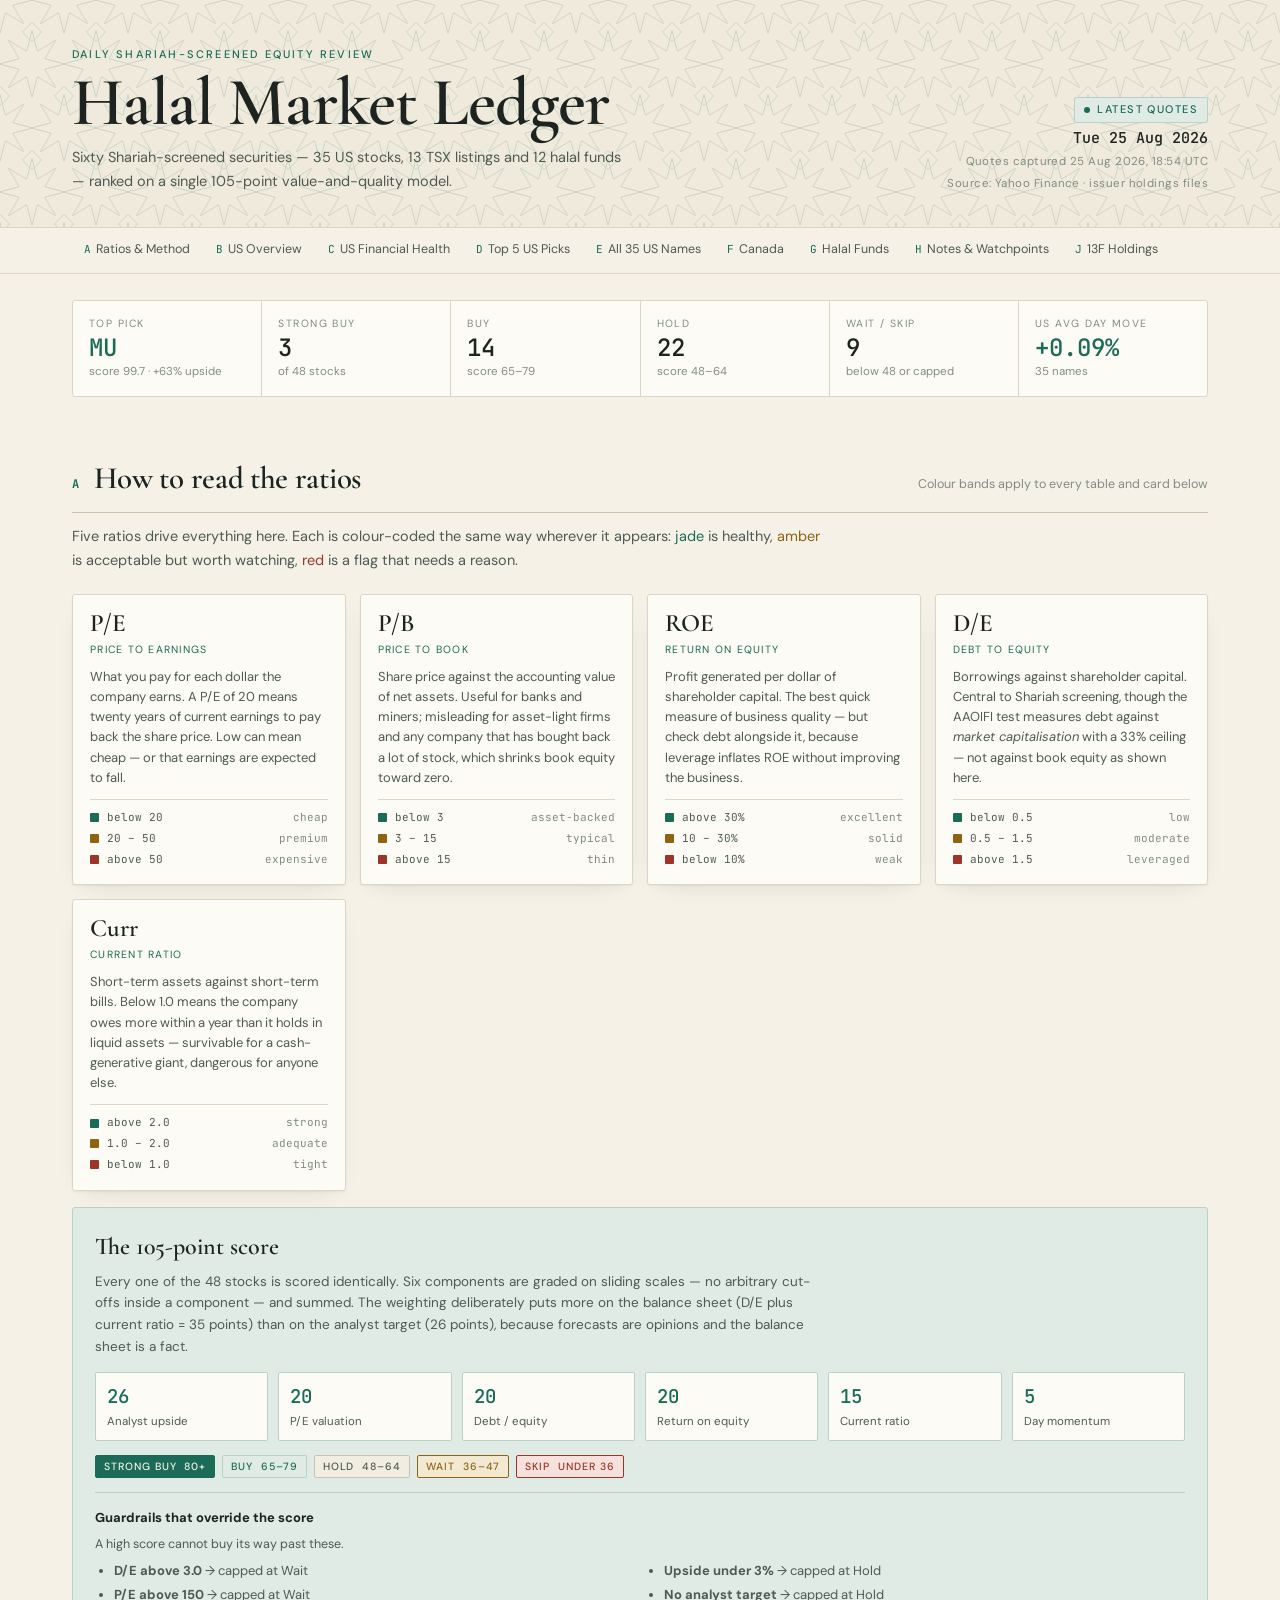
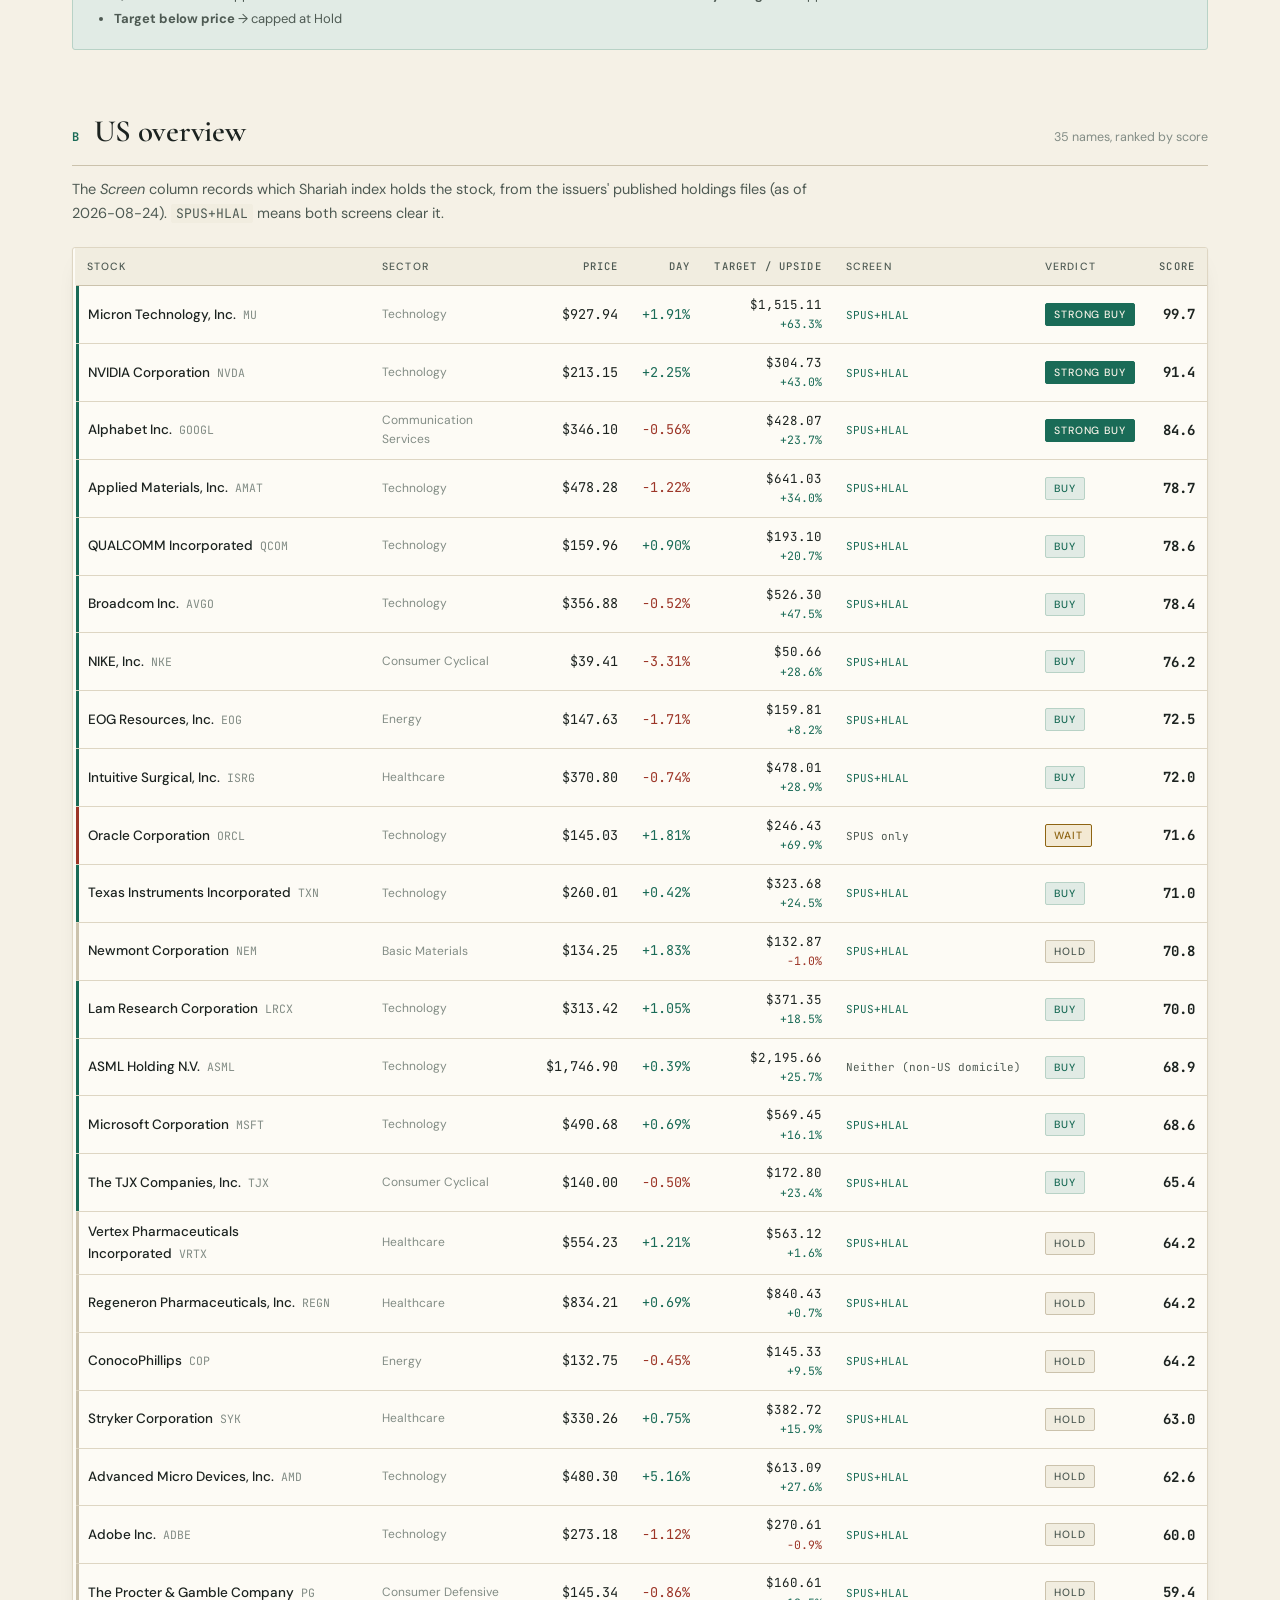
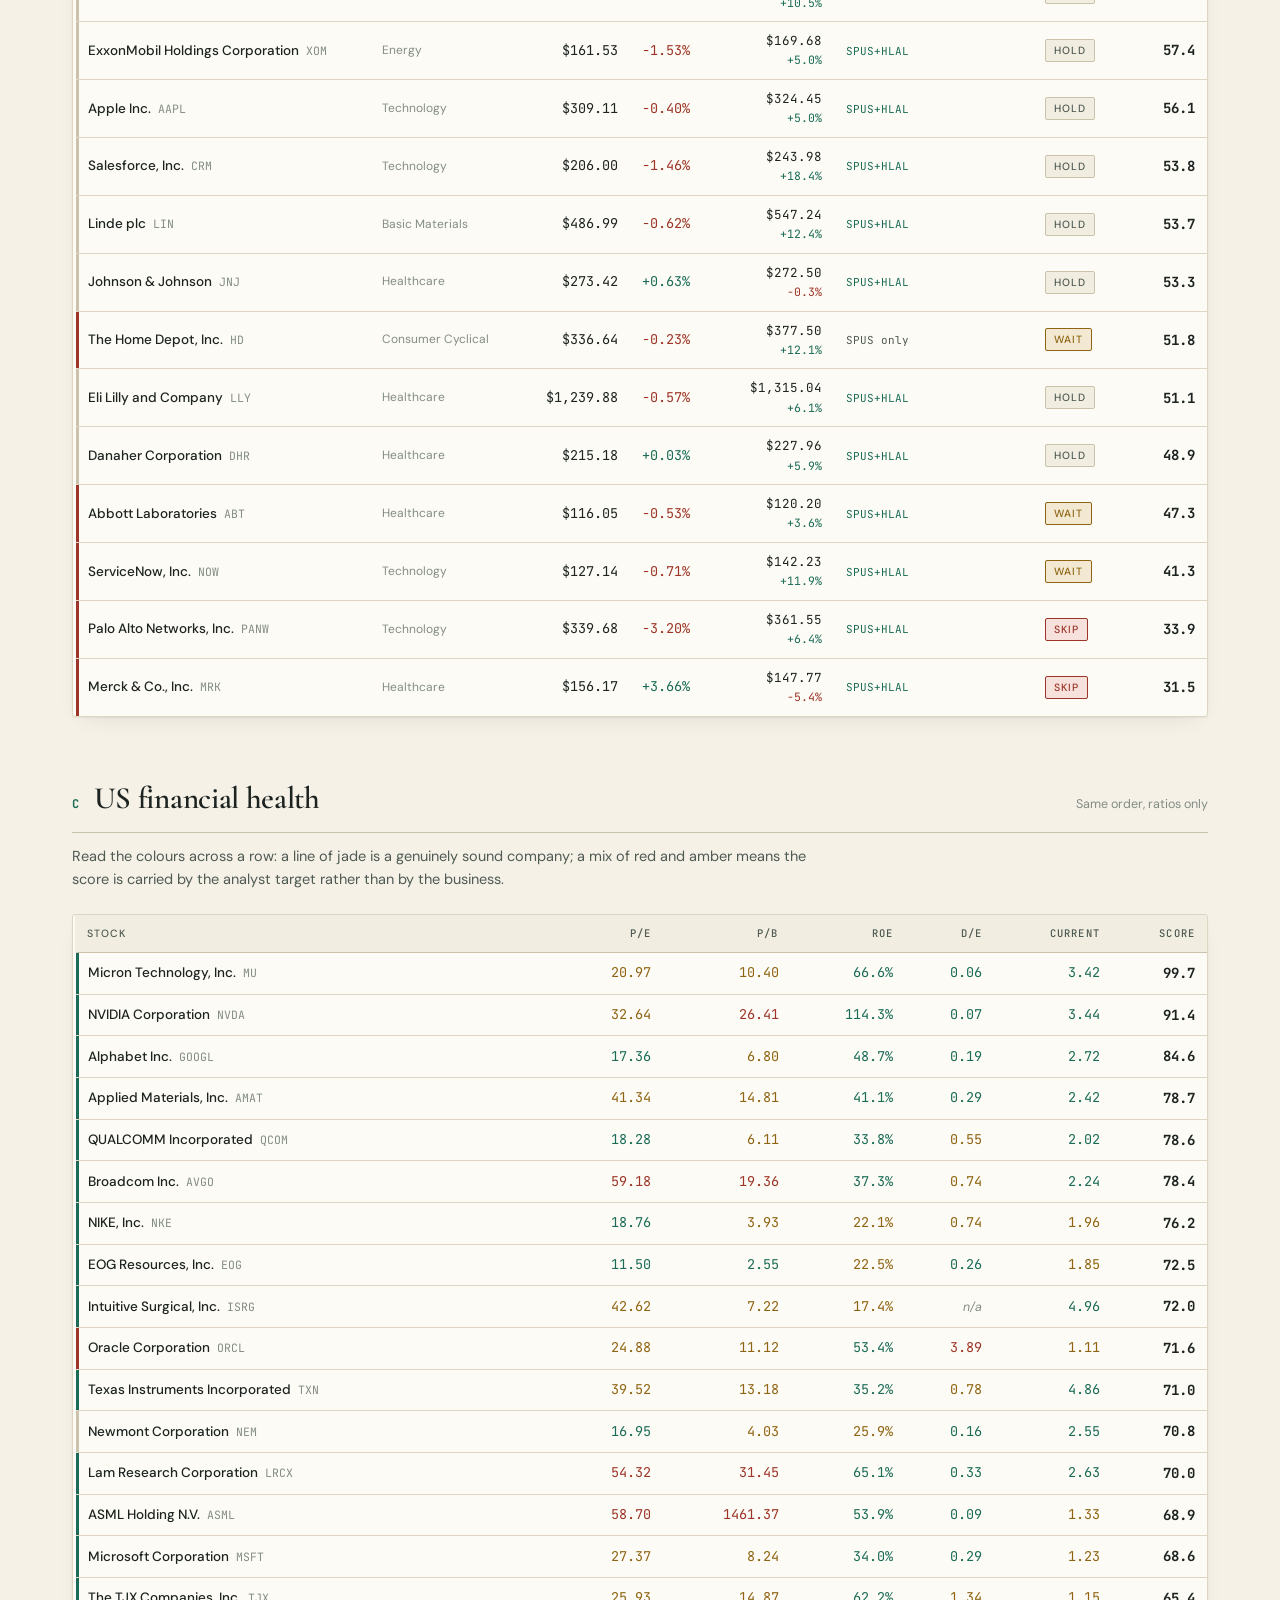
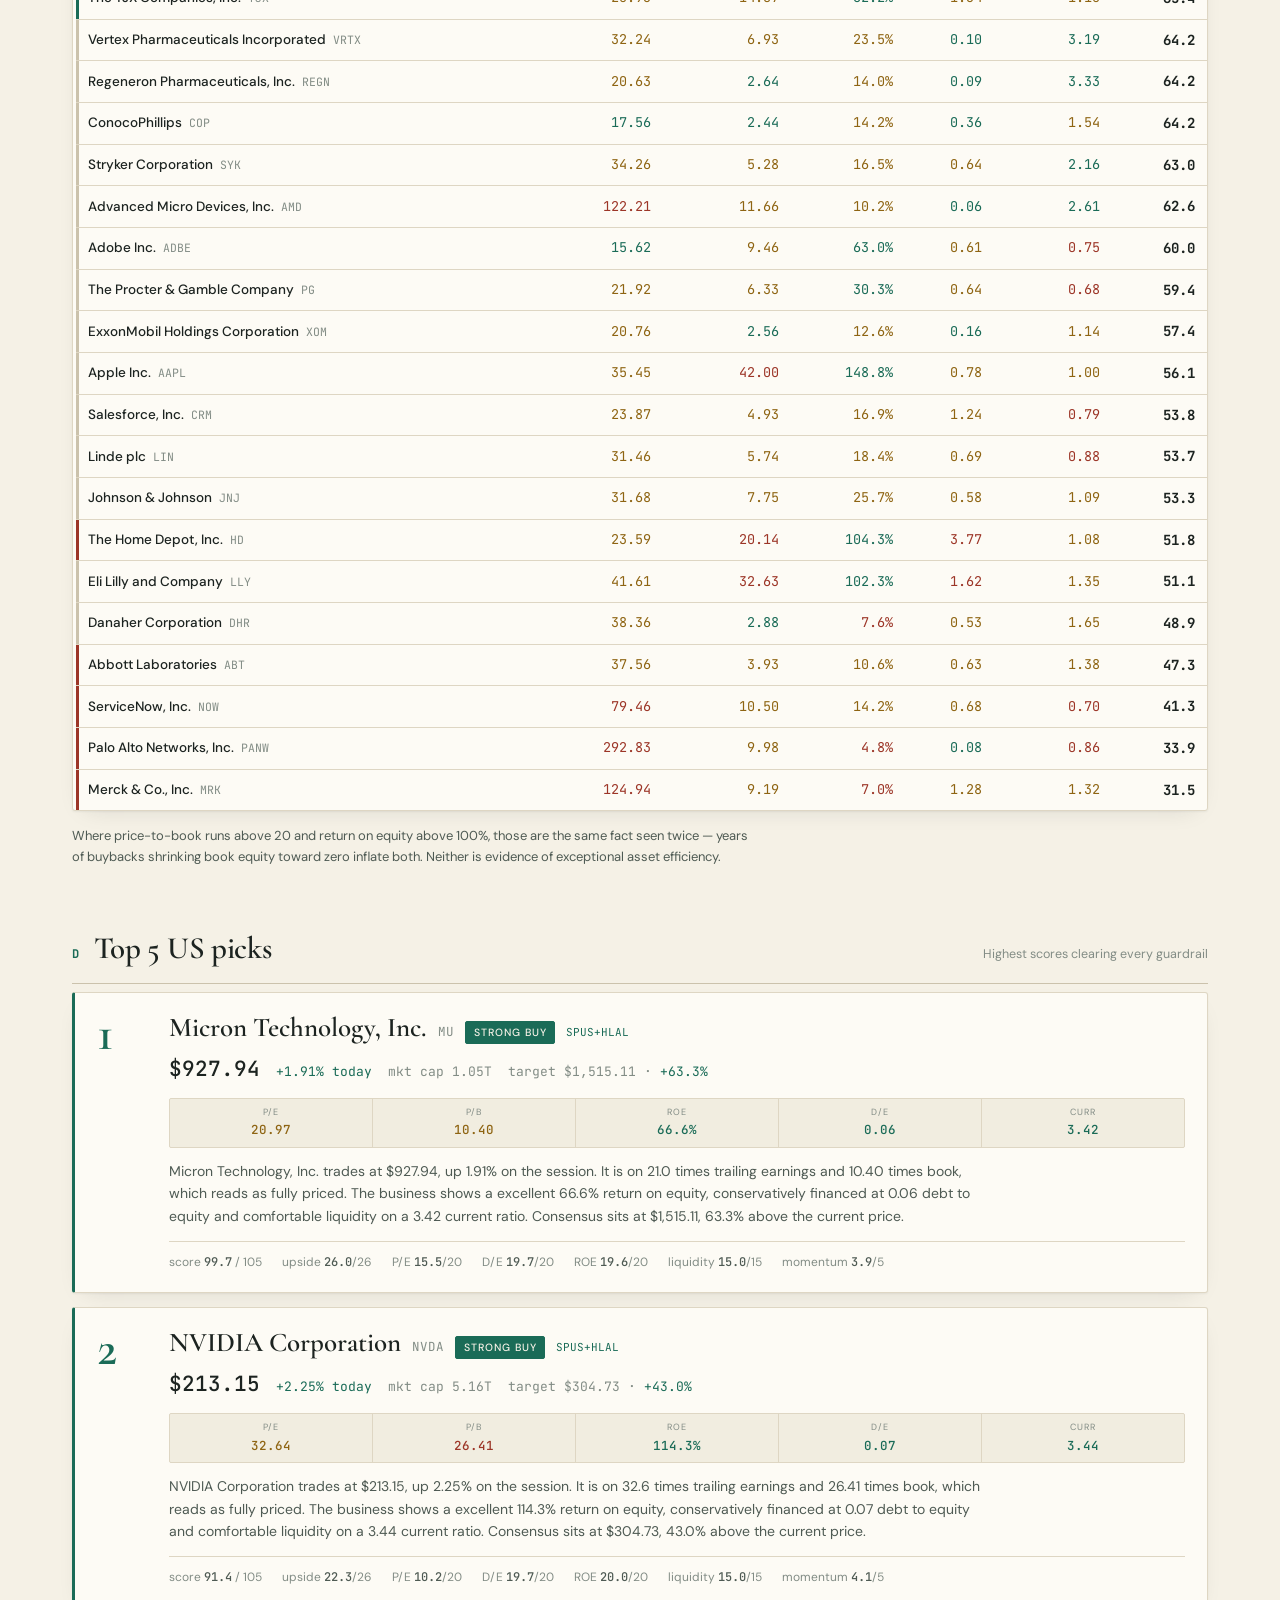
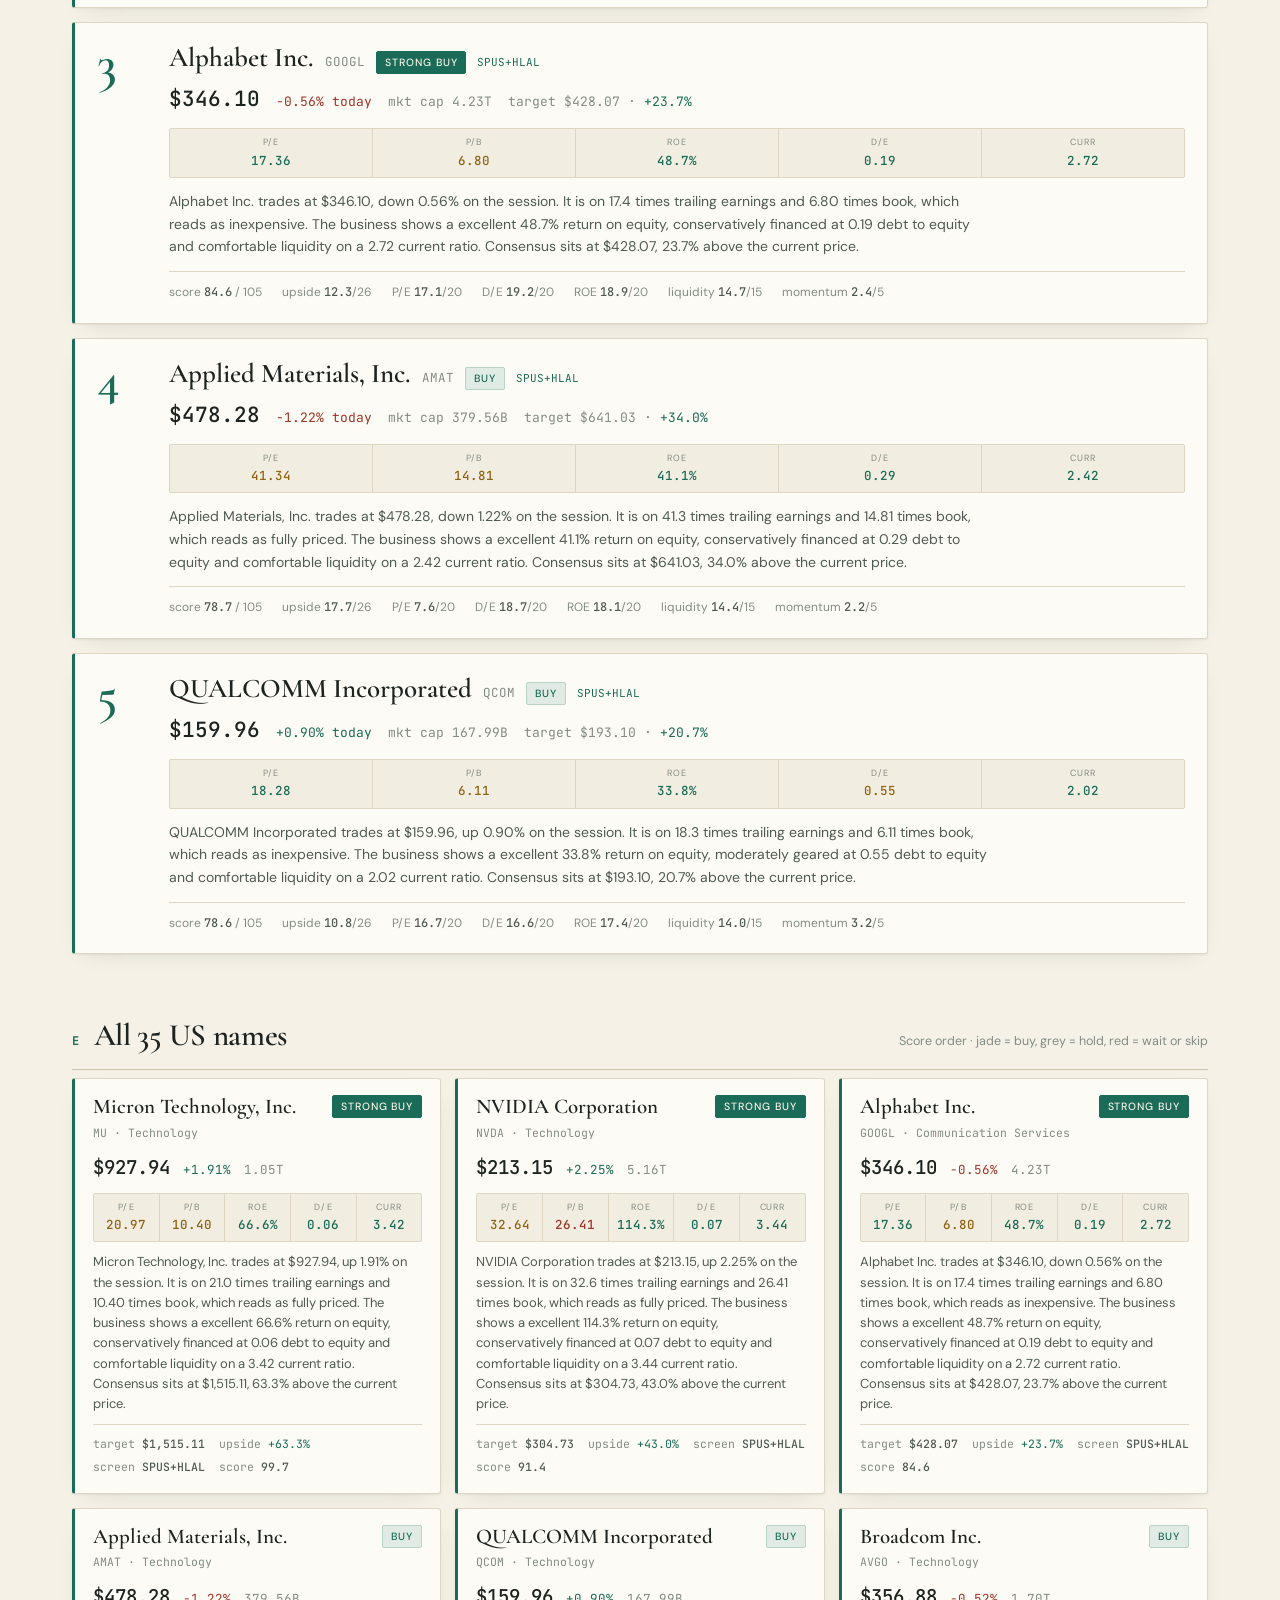
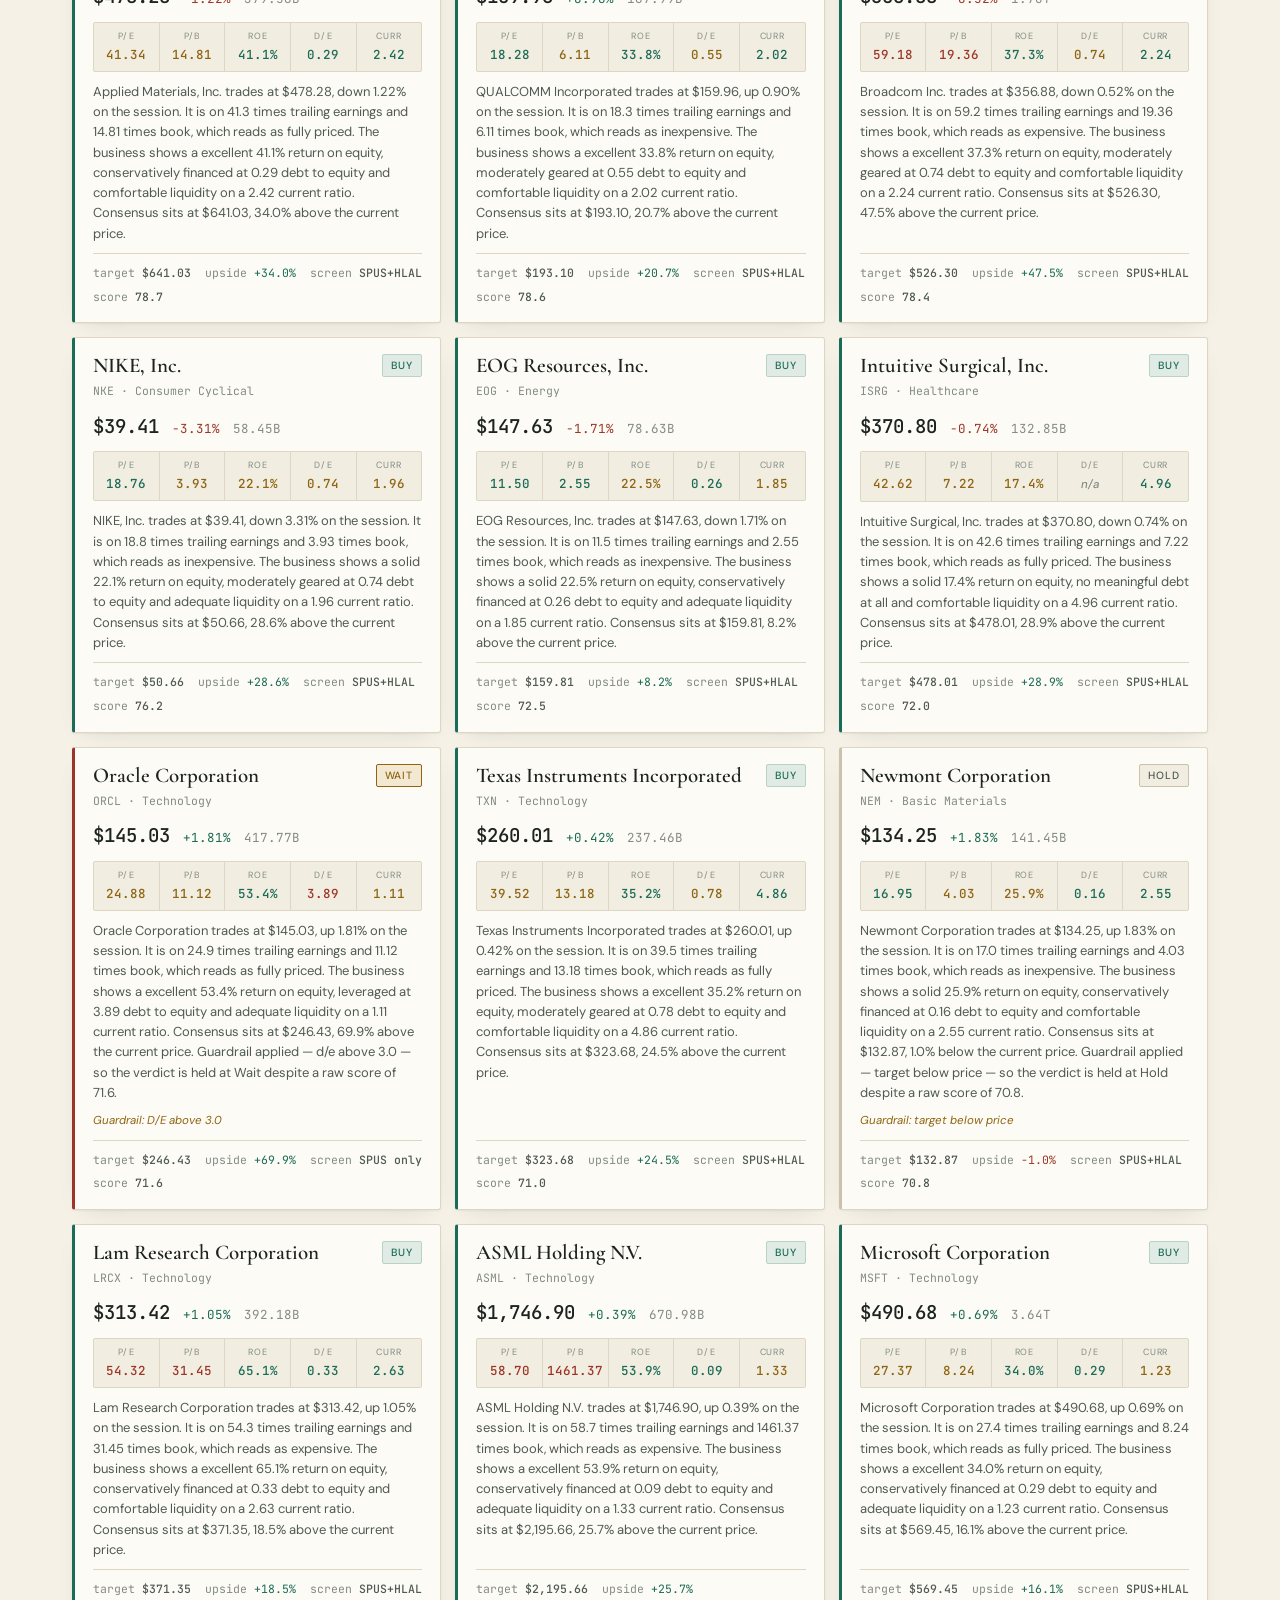
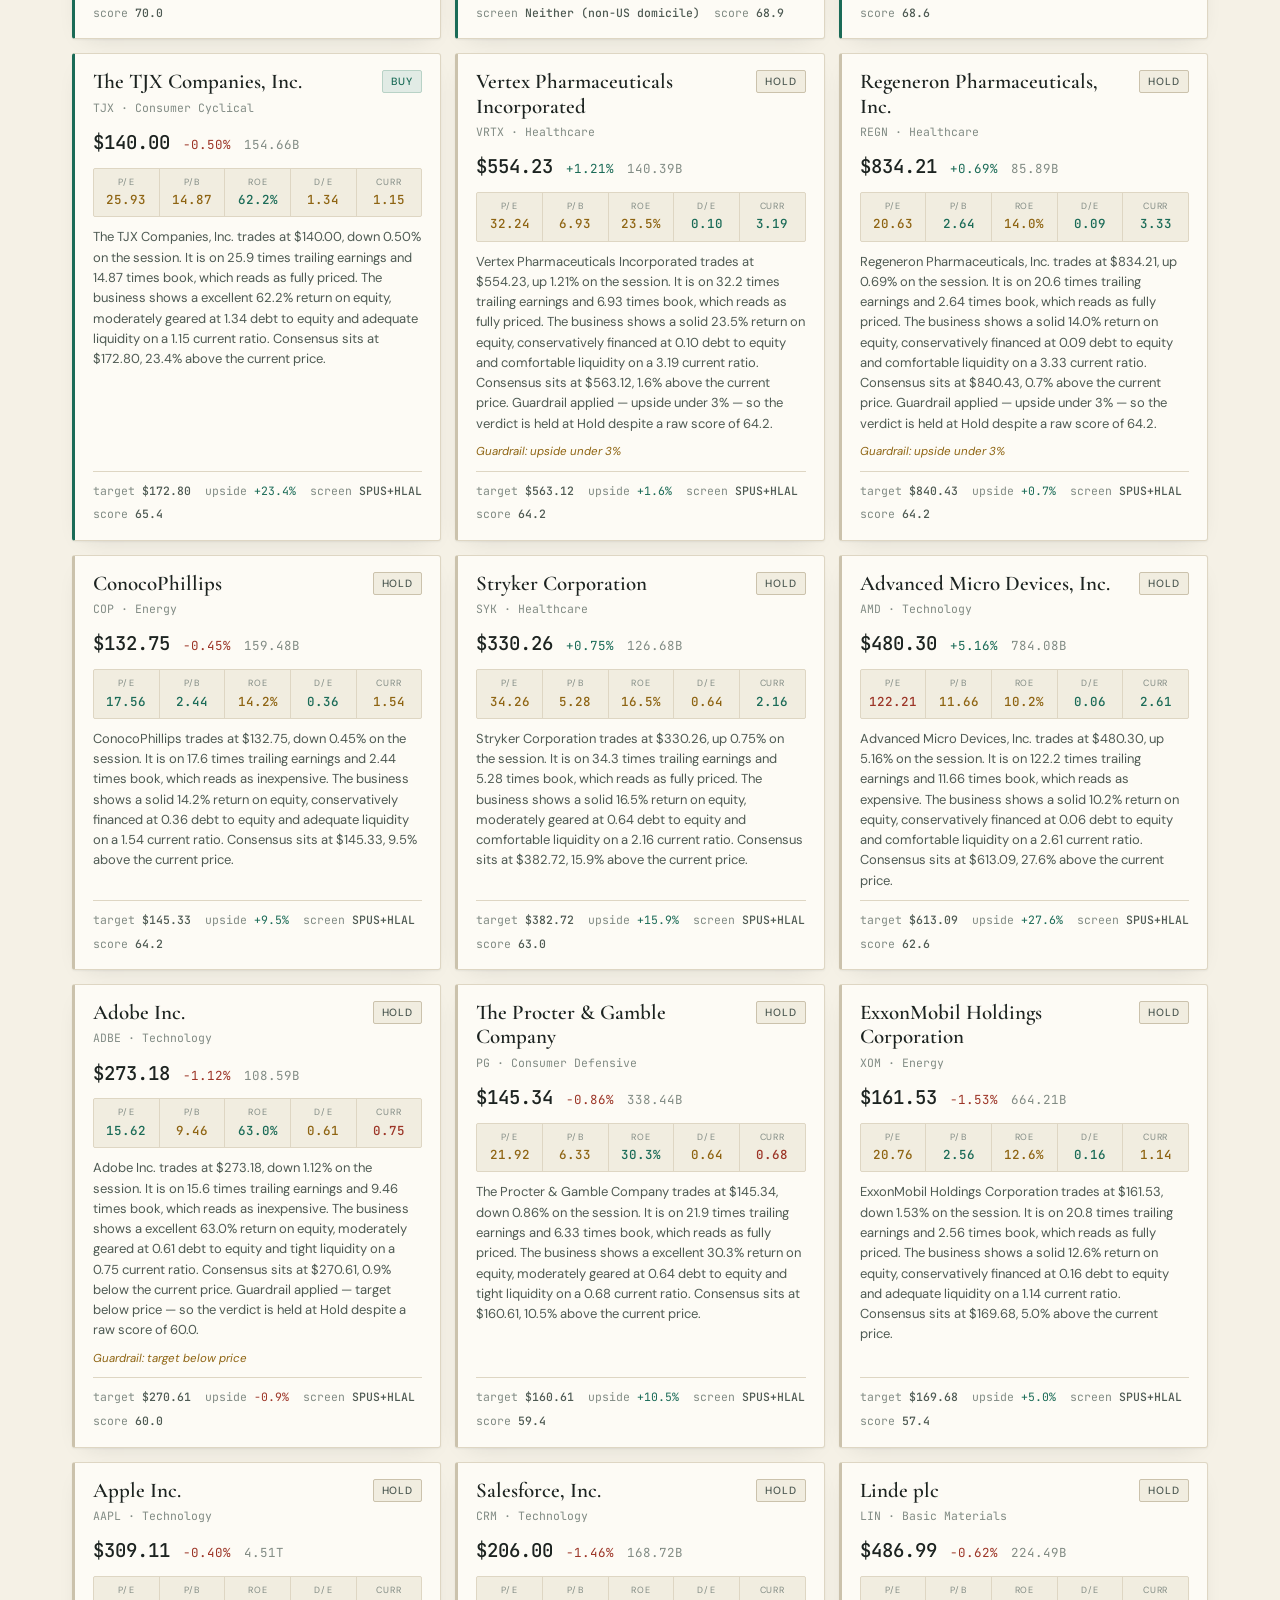
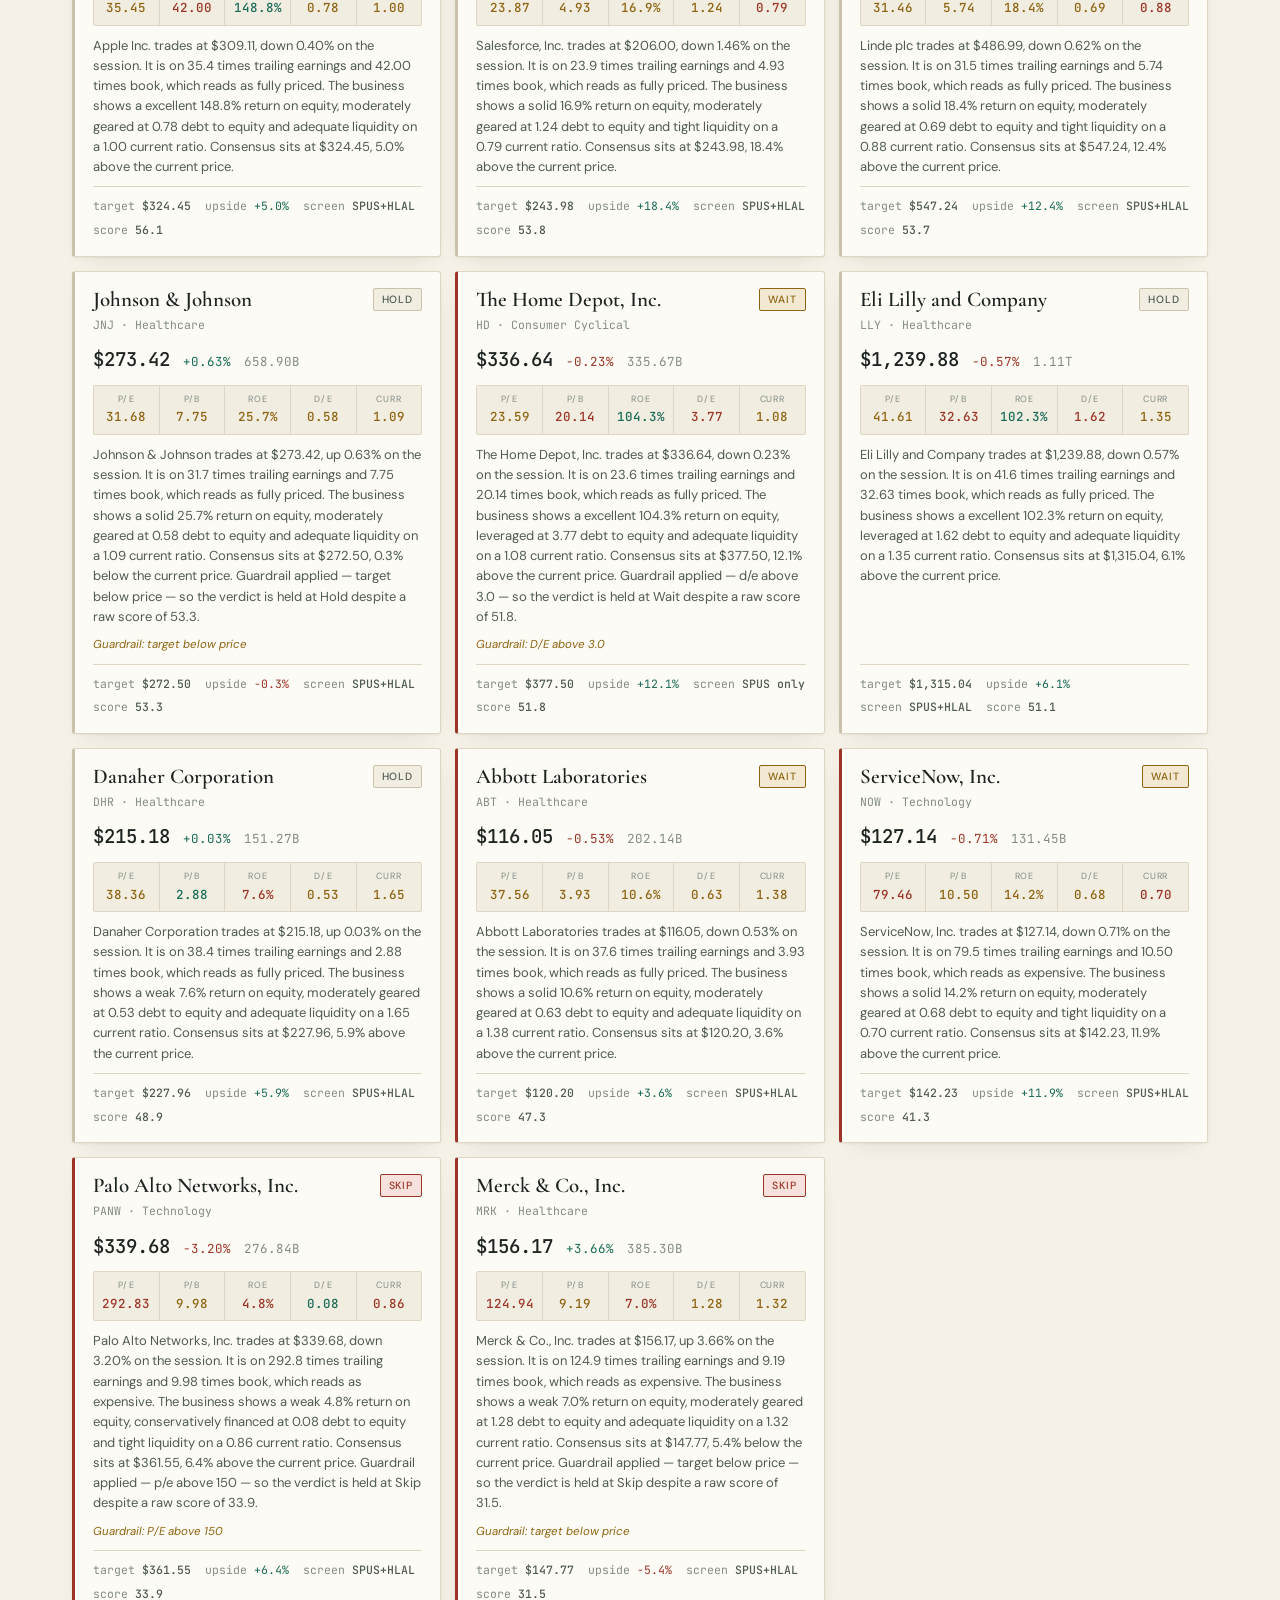
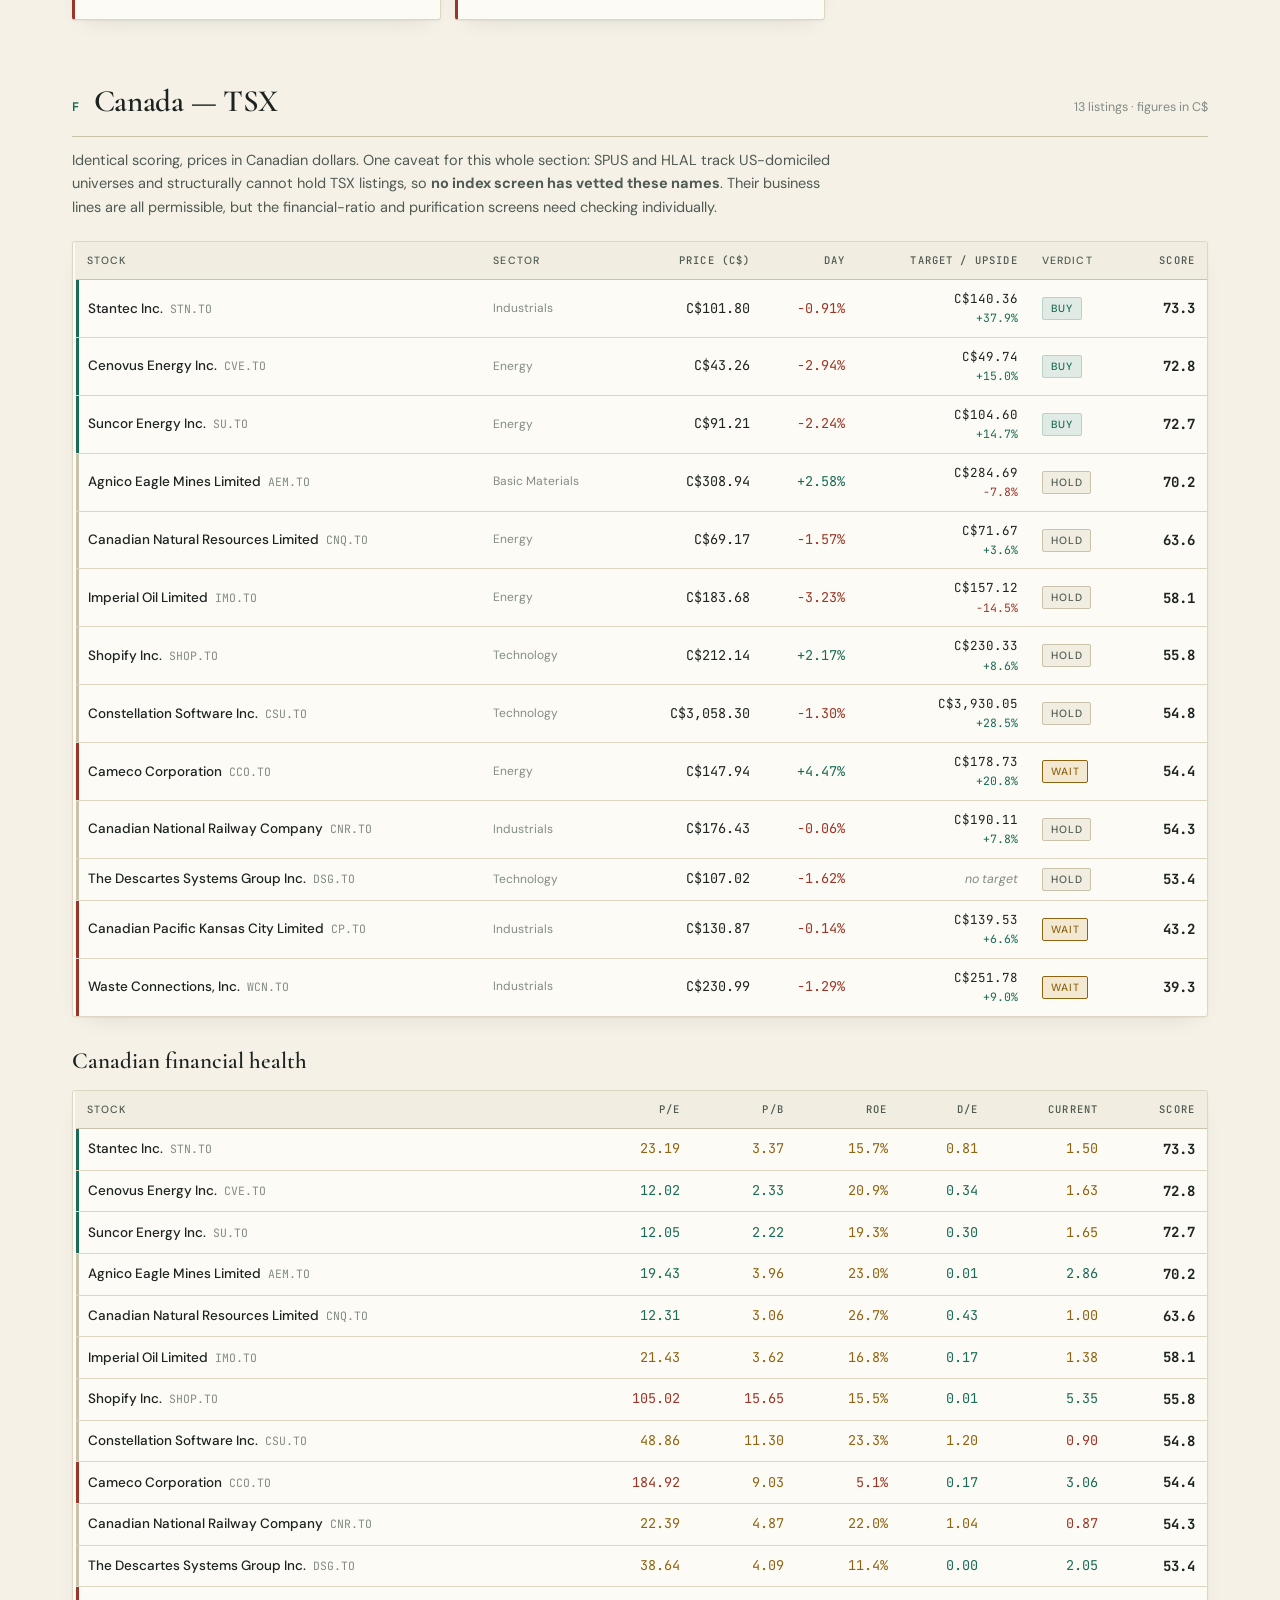
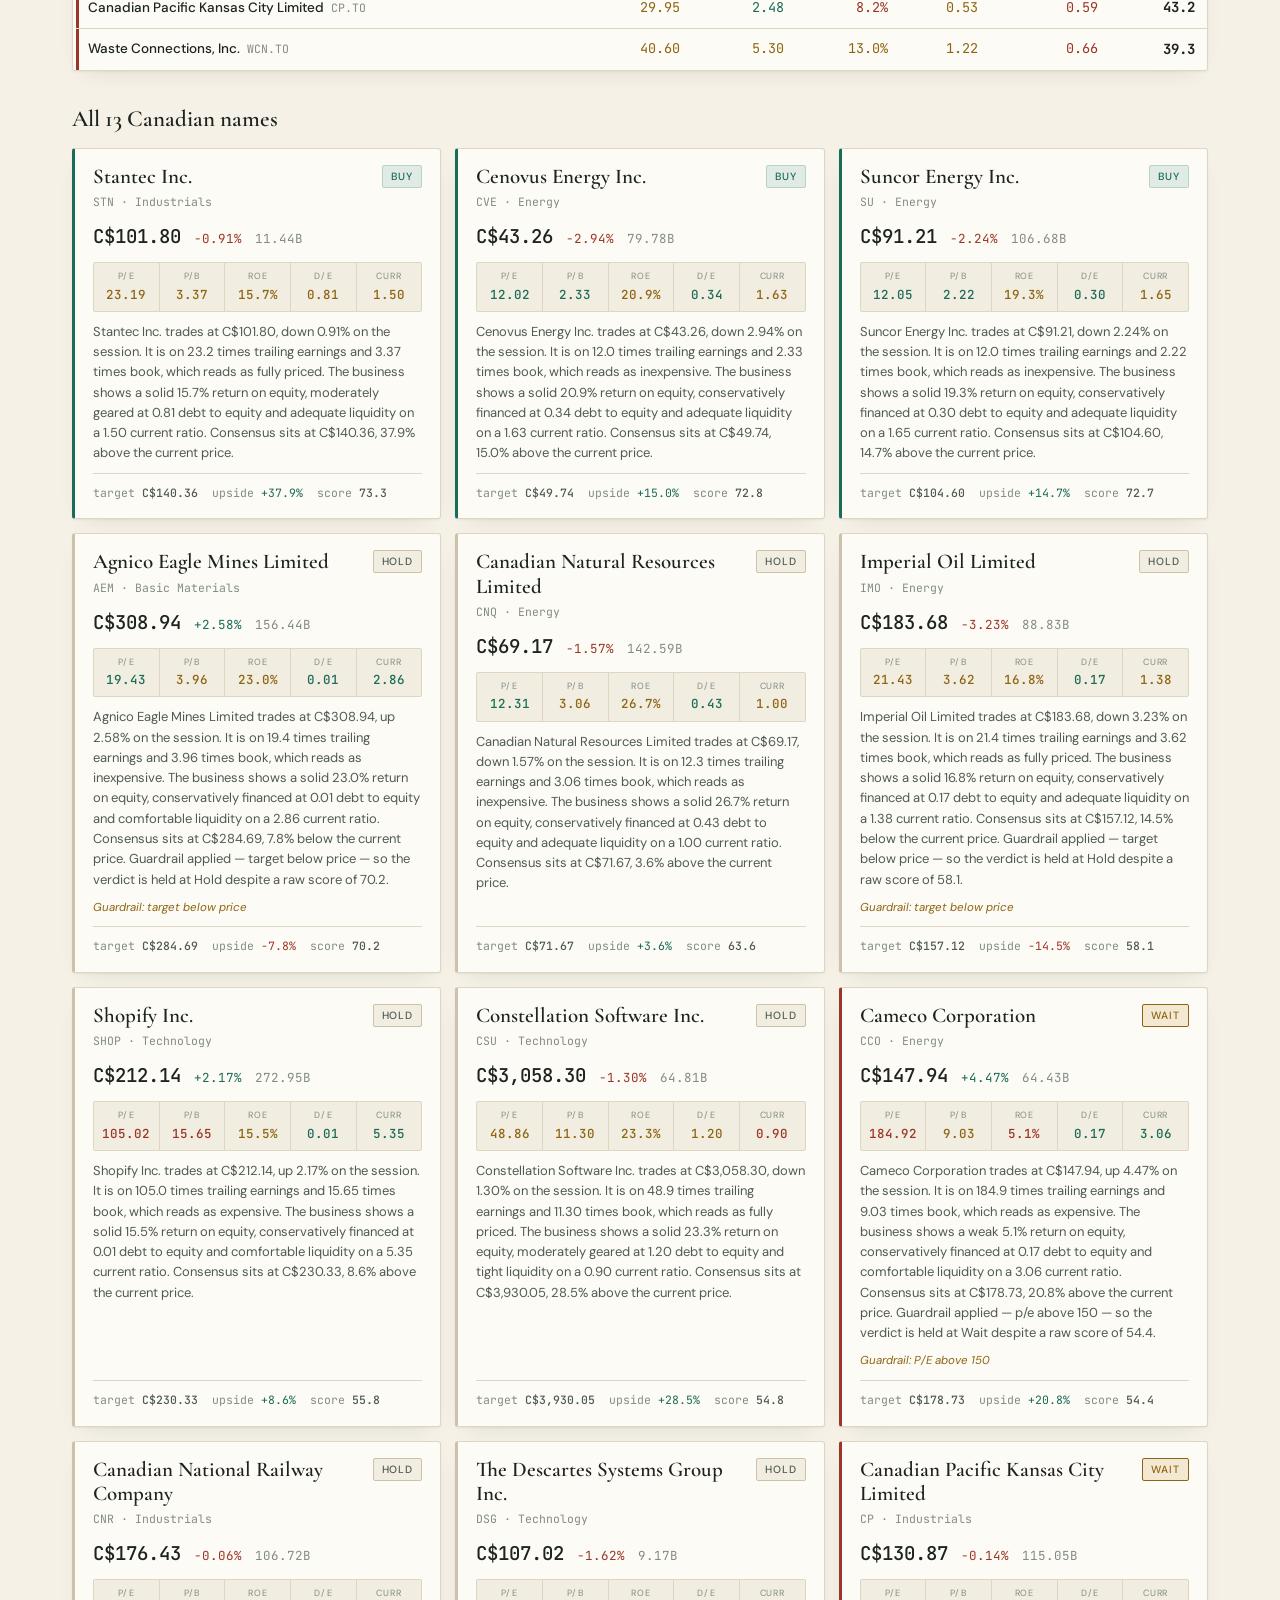
==== commit 14be4df7: "report: 2026-08-25" ====
--- a/reports/2026-08-25.html
+++ b/reports/2026-08-25.html
@@ -236,16 +236,16 @@
 }
 </style>
 
-<div class="hero"><canvas id="stars"></canvas><div class="hero-in"><div class="brand"><span class="eyebrow">Daily Shariah-Screened Equity Review</span><h1>Halal Market Ledger</h1><p class="sub">Sixty Shariah-screened securities &mdash; 35 US stocks, 13 TSX listings and 12 halal funds &mdash; ranked on a single 105-point value-and-quality model.</p></div><div class="stamp"><span class="live">Latest quotes</span><span class="big">Tue 25 Aug 2026</span><span class="sm">Quotes captured 25 Aug 2026, 18:30 UTC</span><span class="sm">Source: Yahoo Finance &middot; issuer holdings files</span></div></div></div>
-<nav><div class="nav-in"><a href="#a"><span class="k">A</span>Ratios &amp; Method</a><a href="#b"><span class="k">B</span>US Overview</a><a href="#c"><span class="k">C</span>US Financial Health</a><a href="#d"><span class="k">D</span>Top 5 US Picks</a><a href="#e"><span class="k">E</span>All 35 US Names</a><a href="#f"><span class="k">F</span>Canada</a><a href="#g"><span class="k">G</span>Halal Funds</a><a href="#h"><span class="k">H</span>Notes &amp; Watchpoints</a></div></nav>
+<div class="hero"><canvas id="stars"></canvas><div class="hero-in"><div class="brand"><span class="eyebrow">Daily Shariah-Screened Equity Review</span><h1>Halal Market Ledger</h1><p class="sub">Sixty Shariah-screened securities &mdash; 35 US stocks, 13 TSX listings and 12 halal funds &mdash; ranked on a single 105-point value-and-quality model.</p></div><div class="stamp"><span class="live">Latest quotes</span><span class="big">Tue 25 Aug 2026</span><span class="sm">Quotes captured 25 Aug 2026, 18:54 UTC</span><span class="sm">Source: Yahoo Finance &middot; issuer holdings files</span></div></div></div>
+<nav><div class="nav-in"><a href="#a"><span class="k">A</span>Ratios &amp; Method</a><a href="#b"><span class="k">B</span>US Overview</a><a href="#c"><span class="k">C</span>US Financial Health</a><a href="#d"><span class="k">D</span>Top 5 US Picks</a><a href="#e"><span class="k">E</span>All 35 US Names</a><a href="#f"><span class="k">F</span>Canada</a><a href="#g"><span class="k">G</span>Halal Funds</a><a href="#h"><span class="k">H</span>Notes &amp; Watchpoints</a><a href="#j"><span class="k">J</span>13F Holdings</a></div></nav>
 <div class="wrap">
 <div class="strip">
-<div class="sc hi"><span class="l">Top pick</span><span class="v">MU</span><span class="m">score 99.3 &middot; +64% upside</span></div>
+<div class="sc hi"><span class="l">Top pick</span><span class="v">MU</span><span class="m">score 99.7 &middot; +63% upside</span></div>
 <div class="sc"><span class="l">Strong Buy</span><span class="v">3</span><span class="m">of 48 stocks</span></div>
 <div class="sc"><span class="l">Buy</span><span class="v">14</span><span class="m">score 65&ndash;79</span></div>
 <div class="sc"><span class="l">Hold</span><span class="v">22</span><span class="m">score 48&ndash;64</span></div>
 <div class="sc"><span class="l">Wait / Skip</span><span class="v">9</span><span class="m">below 48 or capped</span></div>
-<div class="sc"><span class="l">US avg day move</span><span class="v up">+0.00%</span><span class="m">35 names</span></div>
+<div class="sc"><span class="l">US avg day move</span><span class="v up">+0.09%</span><span class="m">35 names</span></div>
 </div>
 <section id="a"><div class="sec-head"><span class="sec-key">A</span><h2>How to read the ratios</h2><span class="sec-note">Colour bands apply to every table and card below</span></div>
 <p class="lede">Five ratios drive everything here. Each is colour-coded the same way wherever it appears: <span class="rv g">jade</span> is healthy, <span class="rv a">amber</span> is acceptable but worth watching, <span class="rv r">red</span> is a flag that needs a reason.</p>
@@ -302,216 +302,216 @@
 <section id="b"><div class="sec-head"><span class="sec-key">B</span><h2>US overview</h2><span class="sec-note">35 names, ranked by score</span></div>
 <p class="lede">The <em>Screen</em> column records which Shariah index holds the stock, from the issuers' published holdings files (as of 2026-08-24). <code>SPUS+HLAL</code> means both screens clear it.</p>
 <div class="tw"><table><thead><tr><th>Stock</th><th>Sector</th><th class="num">Price</th><th class="num">Day</th><th class="num">Target / Upside</th><th>Screen</th><th>Verdict</th><th class="num">Score</th></tr></thead><tbody>
-<tr class="s-buy"><td class="nm"><span class="co">Micron Technology, Inc.</span><span class="tk">MU</span></td><td class="sect">Technology</td><td class="num">$921.64</td><td class="num up">+1.23%</td><td class="num"><span class="tgt">$1,515.11</span><span class="ups up">+64.4%</span></td><td><span class="scr both">SPUS+HLAL</span></td><td><span class="badge b-sbuy">Strong Buy</span></td><td class="num sco">99.3</td></tr>
-<tr class="s-buy"><td class="nm"><span class="co">NVIDIA Corporation</span><span class="tk">NVDA</span></td><td class="sect">Technology</td><td class="num">$212.32</td><td class="num up">+1.84%</td><td class="num"><span class="tgt">$304.73</span><span class="ups up">+43.5%</span></td><td><span class="scr both">SPUS+HLAL</span></td><td><span class="badge b-sbuy">Strong Buy</span></td><td class="num sco">91.5</td></tr>
-<tr class="s-buy"><td class="nm"><span class="co">Alphabet Inc.</span><span class="tk">GOOGL</span></td><td class="sect">Communication Services</td><td class="num">$346.05</td><td class="num down">-0.58%</td><td class="num"><span class="tgt">$428.07</span><span class="ups up">+23.7%</span></td><td><span class="scr both">SPUS+HLAL</span></td><td><span class="badge b-sbuy">Strong Buy</span></td><td class="num sco">84.6</td></tr>
-<tr class="s-buy"><td class="nm"><span class="co">Applied Materials, Inc.</span><span class="tk">AMAT</span></td><td class="sect">Technology</td><td class="num">$477.40</td><td class="num down">-1.40%</td><td class="num"><span class="tgt">$641.03</span><span class="ups up">+34.3%</span></td><td><span class="scr both">SPUS+HLAL</span></td><td><span class="badge b-buy">Buy</span></td><td class="num sco">78.8</td></tr>
-<tr class="s-buy"><td class="nm"><span class="co">QUALCOMM Incorporated</span><span class="tk">QCOM</span></td><td class="sect">Technology</td><td class="num">$159.33</td><td class="num up">+0.50%</td><td class="num"><span class="tgt">$193.10</span><span class="ups up">+21.2%</span></td><td><span class="scr both">SPUS+HLAL</span></td><td><span class="badge b-buy">Buy</span></td><td class="num sco">78.6</td></tr>
-<tr class="s-buy"><td class="nm"><span class="co">Broadcom Inc.</span><span class="tk">AVGO</span></td><td class="sect">Technology</td><td class="num">$356.08</td><td class="num down">-0.75%</td><td class="num"><span class="tgt">$526.30</span><span class="ups up">+47.8%</span></td><td><span class="scr both">SPUS+HLAL</span></td><td><span class="badge b-buy">Buy</span></td><td class="num sco">78.5</td></tr>
-<tr class="s-buy"><td class="nm"><span class="co">NIKE, Inc.</span><span class="tk">NKE</span></td><td class="sect">Consumer Cyclical</td><td class="num">$39.49</td><td class="num down">-3.09%</td><td class="num"><span class="tgt">$50.66</span><span class="ups up">+28.3%</span></td><td><span class="scr both">SPUS+HLAL</span></td><td><span class="badge b-buy">Buy</span></td><td class="num sco">76.1</td></tr>
-<tr class="s-buy"><td class="nm"><span class="co">EOG Resources, Inc.</span><span class="tk">EOG</span></td><td class="sect">Energy</td><td class="num">$147.81</td><td class="num down">-1.60%</td><td class="num"><span class="tgt">$159.81</span><span class="ups up">+8.1%</span></td><td><span class="scr both">SPUS+HLAL</span></td><td><span class="badge b-buy">Buy</span></td><td class="num sco">72.5</td></tr>
-<tr class="s-buy"><td class="nm"><span class="co">Intuitive Surgical, Inc.</span><span class="tk">ISRG</span></td><td class="sect">Healthcare</td><td class="num">$371.20</td><td class="num down">-0.63%</td><td class="num"><span class="tgt">$478.01</span><span class="ups up">+28.8%</span></td><td><span class="scr both">SPUS+HLAL</span></td><td><span class="badge b-buy">Buy</span></td><td class="num sco">72.0</td></tr>
-<tr class="s-wait"><td class="nm"><span class="co">Oracle Corporation</span><span class="tk">ORCL</span></td><td class="sect">Technology</td><td class="num">$144.57</td><td class="num up">+1.49%</td><td class="num"><span class="tgt">$246.43</span><span class="ups up">+70.5%</span></td><td><span class="scr ">SPUS only</span></td><td><span class="badge b-wait">Wait</span></td><td class="num sco">71.4</td></tr>
-<tr class="s-buy"><td class="nm"><span class="co">Texas Instruments Incorporated</span><span class="tk">TXN</span></td><td class="sect">Technology</td><td class="num">$259.83</td><td class="num up">+0.35%</td><td class="num"><span class="tgt">$323.68</span><span class="ups up">+24.6%</span></td><td><span class="scr both">SPUS+HLAL</span></td><td><span class="badge b-buy">Buy</span></td><td class="num sco">71.0</td></tr>
-<tr class="s-hold"><td class="nm"><span class="co">Newmont Corporation</span><span class="tk">NEM</span></td><td class="sect">Basic Materials</td><td class="num">$134.13</td><td class="num up">+1.74%</td><td class="num"><span class="tgt">$132.87</span><span class="ups down">-0.9%</span></td><td><span class="scr both">SPUS+HLAL</span></td><td><span class="badge b-hold">Hold</span></td><td class="num sco">70.7</td></tr>
-<tr class="s-buy"><td class="nm"><span class="co">Lam Research Corporation</span><span class="tk">LRCX</span></td><td class="sect">Technology</td><td class="num">$313.25</td><td class="num up">+0.99%</td><td class="num"><span class="tgt">$371.35</span><span class="ups up">+18.5%</span></td><td><span class="scr both">SPUS+HLAL</span></td><td><span class="badge b-buy">Buy</span></td><td class="num sco">70.0</td></tr>
-<tr class="s-buy"><td class="nm"><span class="co">ASML Holding N.V.</span><span class="tk">ASML</span></td><td class="sect">Technology</td><td class="num">$1,745.47</td><td class="num up">+0.31%</td><td class="num"><span class="tgt">$2,195.91</span><span class="ups up">+25.8%</span></td><td><span class="scr ">Neither (non-US domicile)</span></td><td><span class="badge b-buy">Buy</span></td><td class="num sco">68.9</td></tr>
-<tr class="s-buy"><td class="nm"><span class="co">Microsoft Corporation</span><span class="tk">MSFT</span></td><td class="sect">Technology</td><td class="num">$490.01</td><td class="num up">+0.55%</td><td class="num"><span class="tgt">$569.45</span><span class="ups up">+16.2%</span></td><td><span class="scr both">SPUS+HLAL</span></td><td><span class="badge b-buy">Buy</span></td><td class="num sco">68.6</td></tr>
-<tr class="s-buy"><td class="nm"><span class="co">The TJX Companies, Inc.</span><span class="tk">TJX</span></td><td class="sect">Consumer Cyclical</td><td class="num">$140.28</td><td class="num down">-0.31%</td><td class="num"><span class="tgt">$172.80</span><span class="ups up">+23.2%</span></td><td><span class="scr both">SPUS+HLAL</span></td><td><span class="badge b-buy">Buy</span></td><td class="num sco">65.3</td></tr>
-<tr class="s-hold"><td class="nm"><span class="co">Vertex Pharmaceuticals Incorporated</span><span class="tk">VRTX</span></td><td class="sect">Healthcare</td><td class="num">$553.63</td><td class="num up">+1.10%</td><td class="num"><span class="tgt">$563.12</span><span class="ups up">+1.7%</span></td><td><span class="scr both">SPUS+HLAL</span></td><td><span class="badge b-hold">Hold</span></td><td class="num sco">64.2</td></tr>
-<tr class="s-hold"><td class="nm"><span class="co">Regeneron Pharmaceuticals, Inc.</span><span class="tk">REGN</span></td><td class="sect">Healthcare</td><td class="num">$834.17</td><td class="num up">+0.68%</td><td class="num"><span class="tgt">$840.43</span><span class="ups up">+0.8%</span></td><td><span class="scr both">SPUS+HLAL</span></td><td><span class="badge b-hold">Hold</span></td><td class="num sco">64.2</td></tr>
-<tr class="s-hold"><td class="nm"><span class="co">ConocoPhillips</span><span class="tk">COP</span></td><td class="sect">Energy</td><td class="num">$132.59</td><td class="num down">-0.57%</td><td class="num"><span class="tgt">$145.33</span><span class="ups up">+9.6%</span></td><td><span class="scr both">SPUS+HLAL</span></td><td><span class="badge b-hold">Hold</span></td><td class="num sco">64.2</td></tr>
-<tr class="s-hold"><td class="nm"><span class="co">Stryker Corporation</span><span class="tk">SYK</span></td><td class="sect">Healthcare</td><td class="num">$330.95</td><td class="num up">+0.96%</td><td class="num"><span class="tgt">$382.72</span><span class="ups up">+15.6%</span></td><td><span class="scr both">SPUS+HLAL</span></td><td><span class="badge b-hold">Hold</span></td><td class="num sco">63.0</td></tr>
-<tr class="s-hold"><td class="nm"><span class="co">Advanced Micro Devices, Inc.</span><span class="tk">AMD</span></td><td class="sect">Technology</td><td class="num">$479.01</td><td class="num up">+4.87%</td><td class="num"><span class="tgt">$613.09</span><span class="ups up">+28.0%</span></td><td><span class="scr both">SPUS+HLAL</span></td><td><span class="badge b-hold">Hold</span></td><td class="num sco">62.8</td></tr>
-<tr class="s-hold"><td class="nm"><span class="co">Adobe Inc.</span><span class="tk">ADBE</span></td><td class="sect">Technology</td><td class="num">$272.29</td><td class="num down">-1.44%</td><td class="num"><span class="tgt">$270.61</span><span class="ups down">-0.6%</span></td><td><span class="scr both">SPUS+HLAL</span></td><td><span class="badge b-hold">Hold</span></td><td class="num sco">59.9</td></tr>
-<tr class="s-hold"><td class="nm"><span class="co">The Procter &amp; Gamble Company</span><span class="tk">PG</span></td><td class="sect">Consumer Defensive</td><td class="num">$145.37</td><td class="num down">-0.84%</td><td class="num"><span class="tgt">$160.61</span><span class="ups up">+10.5%</span></td><td><span class="scr both">SPUS+HLAL</span></td><td><span class="badge b-hold">Hold</span></td><td class="num sco">59.4</td></tr>
-<tr class="s-hold"><td class="nm"><span class="co">ExxonMobil Holdings Corporation</span><span class="tk">XOM</span></td><td class="sect">Energy</td><td class="num">$161.22</td><td class="num down">-1.72%</td><td class="num"><span class="tgt">$169.68</span><span class="ups up">+5.2%</span></td><td><span class="scr both">SPUS+HLAL</span></td><td><span class="badge b-hold">Hold</span></td><td class="num sco">57.4</td></tr>
-<tr class="s-hold"><td class="nm"><span class="co">Apple Inc.</span><span class="tk">AAPL</span></td><td class="sect">Technology</td><td class="num">$309.54</td><td class="num down">-0.26%</td><td class="num"><span class="tgt">$324.45</span><span class="ups up">+4.8%</span></td><td><span class="scr both">SPUS+HLAL</span></td><td><span class="badge b-hold">Hold</span></td><td class="num sco">56.0</td></tr>
-<tr class="s-hold"><td class="nm"><span class="co">Salesforce, Inc.</span><span class="tk">CRM</span></td><td class="sect">Technology</td><td class="num">$205.50</td><td class="num down">-1.70%</td><td class="num"><span class="tgt">$243.98</span><span class="ups up">+18.7%</span></td><td><span class="scr both">SPUS+HLAL</span></td><td><span class="badge b-hold">Hold</span></td><td class="num sco">54.0</td></tr>
-<tr class="s-hold"><td class="nm"><span class="co">Linde plc</span><span class="tk">LIN</span></td><td class="sect">Basic Materials</td><td class="num">$486.90</td><td class="num down">-0.64%</td><td class="num"><span class="tgt">$547.24</span><span class="ups up">+12.4%</span></td><td><span class="scr both">SPUS+HLAL</span></td><td><span class="badge b-hold">Hold</span></td><td class="num sco">53.7</td></tr>
-<tr class="s-hold"><td class="nm"><span class="co">Johnson &amp; Johnson</span><span class="tk">JNJ</span></td><td class="sect">Healthcare</td><td class="num">$273.24</td><td class="num up">+0.57%</td><td class="num"><span class="tgt">$272.50</span><span class="ups down">-0.3%</span></td><td><span class="scr both">SPUS+HLAL</span></td><td><span class="badge b-hold">Hold</span></td><td class="num sco">53.2</td></tr>
-<tr class="s-wait"><td class="nm"><span class="co">The Home Depot, Inc.</span><span class="tk">HD</span></td><td class="sect">Consumer Cyclical</td><td class="num">$336.68</td><td class="num down">-0.22%</td><td class="num"><span class="tgt">$377.50</span><span class="ups up">+12.1%</span></td><td><span class="scr ">SPUS only</span></td><td><span class="badge b-wait">Wait</span></td><td class="num sco">51.8</td></tr>
-<tr class="s-hold"><td class="nm"><span class="co">Eli Lilly and Company</span><span class="tk">LLY</span></td><td class="sect">Healthcare</td><td class="num">$1,247.55</td><td class="num up">+0.05%</td><td class="num"><span class="tgt">$1,315.04</span><span class="ups up">+5.4%</span></td><td><span class="scr both">SPUS+HLAL</span></td><td><span class="badge b-hold">Hold</span></td><td class="num sco">50.9</td></tr>
-<tr class="s-hold"><td class="nm"><span class="co">Danaher Corporation</span><span class="tk">DHR</span></td><td class="sect">Healthcare</td><td class="num">$214.66</td><td class="num down">-0.21%</td><td class="num"><span class="tgt">$227.96</span><span class="ups up">+6.2%</span></td><td><span class="scr both">SPUS+HLAL</span></td><td><span class="badge b-hold">Hold</span></td><td class="num sco">48.9</td></tr>
-<tr class="s-wait"><td class="nm"><span class="co">Abbott Laboratories</span><span class="tk">ABT</span></td><td class="sect">Healthcare</td><td class="num">$116.31</td><td class="num down">-0.31%</td><td class="num"><span class="tgt">$120.20</span><span class="ups up">+3.3%</span></td><td><span class="scr both">SPUS+HLAL</span></td><td><span class="badge b-wait">Wait</span></td><td class="num sco">47.2</td></tr>
-<tr class="s-wait"><td class="nm"><span class="co">ServiceNow, Inc.</span><span class="tk">NOW</span></td><td class="sect">Technology</td><td class="num">$126.70</td><td class="num down">-1.05%</td><td class="num"><span class="tgt">$142.23</span><span class="ups up">+12.3%</span></td><td><span class="scr both">SPUS+HLAL</span></td><td><span class="badge b-wait">Wait</span></td><td class="num sco">41.4</td></tr>
-<tr class="s-wait"><td class="nm"><span class="co">Palo Alto Networks, Inc.</span><span class="tk">PANW</span></td><td class="sect">Technology</td><td class="num">$338.55</td><td class="num down">-3.52%</td><td class="num"><span class="tgt">$361.55</span><span class="ups up">+6.8%</span></td><td><span class="scr both">SPUS+HLAL</span></td><td><span class="badge b-skip">Skip</span></td><td class="num sco">33.9</td></tr>
-<tr class="s-wait"><td class="nm"><span class="co">Merck &amp; Co., Inc.</span><span class="tk">MRK</span></td><td class="sect">Healthcare</td><td class="num">$156.27</td><td class="num up">+3.72%</td><td class="num"><span class="tgt">$147.77</span><span class="ups down">-5.4%</span></td><td><span class="scr both">SPUS+HLAL</span></td><td><span class="badge b-skip">Skip</span></td><td class="num sco">31.5</td></tr>
+<tr class="s-buy"><td class="nm"><span class="co">Micron Technology, Inc.</span><span class="tk">MU</span></td><td class="sect">Technology</td><td class="num">$927.94</td><td class="num up">+1.91%</td><td class="num"><span class="tgt">$1,515.11</span><span class="ups up">+63.3%</span></td><td><span class="scr both">SPUS+HLAL</span></td><td><span class="badge b-sbuy">Strong Buy</span></td><td class="num sco">99.7</td></tr>
+<tr class="s-buy"><td class="nm"><span class="co">NVIDIA Corporation</span><span class="tk">NVDA</span></td><td class="sect">Technology</td><td class="num">$213.15</td><td class="num up">+2.25%</td><td class="num"><span class="tgt">$304.73</span><span class="ups up">+43.0%</span></td><td><span class="scr both">SPUS+HLAL</span></td><td><span class="badge b-sbuy">Strong Buy</span></td><td class="num sco">91.4</td></tr>
+<tr class="s-buy"><td class="nm"><span class="co">Alphabet Inc.</span><span class="tk">GOOGL</span></td><td class="sect">Communication Services</td><td class="num">$346.10</td><td class="num down">-0.56%</td><td class="num"><span class="tgt">$428.07</span><span class="ups up">+23.7%</span></td><td><span class="scr both">SPUS+HLAL</span></td><td><span class="badge b-sbuy">Strong Buy</span></td><td class="num sco">84.6</td></tr>
+<tr class="s-buy"><td class="nm"><span class="co">Applied Materials, Inc.</span><span class="tk">AMAT</span></td><td class="sect">Technology</td><td class="num">$478.28</td><td class="num down">-1.22%</td><td class="num"><span class="tgt">$641.03</span><span class="ups up">+34.0%</span></td><td><span class="scr both">SPUS+HLAL</span></td><td><span class="badge b-buy">Buy</span></td><td class="num sco">78.7</td></tr>
+<tr class="s-buy"><td class="nm"><span class="co">QUALCOMM Incorporated</span><span class="tk">QCOM</span></td><td class="sect">Technology</td><td class="num">$159.96</td><td class="num up">+0.90%</td><td class="num"><span class="tgt">$193.10</span><span class="ups up">+20.7%</span></td><td><span class="scr both">SPUS+HLAL</span></td><td><span class="badge b-buy">Buy</span></td><td class="num sco">78.6</td></tr>
+<tr class="s-buy"><td class="nm"><span class="co">Broadcom Inc.</span><span class="tk">AVGO</span></td><td class="sect">Technology</td><td class="num">$356.88</td><td class="num down">-0.52%</td><td class="num"><span class="tgt">$526.30</span><span class="ups up">+47.5%</span></td><td><span class="scr both">SPUS+HLAL</span></td><td><span class="badge b-buy">Buy</span></td><td class="num sco">78.4</td></tr>
+<tr class="s-buy"><td class="nm"><span class="co">NIKE, Inc.</span><span class="tk">NKE</span></td><td class="sect">Consumer Cyclical</td><td class="num">$39.41</td><td class="num down">-3.31%</td><td class="num"><span class="tgt">$50.66</span><span class="ups up">+28.6%</span></td><td><span class="scr both">SPUS+HLAL</span></td><td><span class="badge b-buy">Buy</span></td><td class="num sco">76.2</td></tr>
+<tr class="s-buy"><td class="nm"><span class="co">EOG Resources, Inc.</span><span class="tk">EOG</span></td><td class="sect">Energy</td><td class="num">$147.63</td><td class="num down">-1.71%</td><td class="num"><span class="tgt">$159.81</span><span class="ups up">+8.2%</span></td><td><span class="scr both">SPUS+HLAL</span></td><td><span class="badge b-buy">Buy</span></td><td class="num sco">72.5</td></tr>
+<tr class="s-buy"><td class="nm"><span class="co">Intuitive Surgical, Inc.</span><span class="tk">ISRG</span></td><td class="sect">Healthcare</td><td class="num">$370.80</td><td class="num down">-0.74%</td><td class="num"><span class="tgt">$478.01</span><span class="ups up">+28.9%</span></td><td><span class="scr both">SPUS+HLAL</span></td><td><span class="badge b-buy">Buy</span></td><td class="num sco">72.0</td></tr>
+<tr class="s-wait"><td class="nm"><span class="co">Oracle Corporation</span><span class="tk">ORCL</span></td><td class="sect">Technology</td><td class="num">$145.03</td><td class="num up">+1.81%</td><td class="num"><span class="tgt">$246.43</span><span class="ups up">+69.9%</span></td><td><span class="scr ">SPUS only</span></td><td><span class="badge b-wait">Wait</span></td><td class="num sco">71.6</td></tr>
+<tr class="s-buy"><td class="nm"><span class="co">Texas Instruments Incorporated</span><span class="tk">TXN</span></td><td class="sect">Technology</td><td class="num">$260.01</td><td class="num up">+0.42%</td><td class="num"><span class="tgt">$323.68</span><span class="ups up">+24.5%</span></td><td><span class="scr both">SPUS+HLAL</span></td><td><span class="badge b-buy">Buy</span></td><td class="num sco">71.0</td></tr>
+<tr class="s-hold"><td class="nm"><span class="co">Newmont Corporation</span><span class="tk">NEM</span></td><td class="sect">Basic Materials</td><td class="num">$134.25</td><td class="num up">+1.83%</td><td class="num"><span class="tgt">$132.87</span><span class="ups down">-1.0%</span></td><td><span class="scr both">SPUS+HLAL</span></td><td><span class="badge b-hold">Hold</span></td><td class="num sco">70.8</td></tr>
+<tr class="s-buy"><td class="nm"><span class="co">Lam Research Corporation</span><span class="tk">LRCX</span></td><td class="sect">Technology</td><td class="num">$313.42</td><td class="num up">+1.05%</td><td class="num"><span class="tgt">$371.35</span><span class="ups up">+18.5%</span></td><td><span class="scr both">SPUS+HLAL</span></td><td><span class="badge b-buy">Buy</span></td><td class="num sco">70.0</td></tr>
+<tr class="s-buy"><td class="nm"><span class="co">ASML Holding N.V.</span><span class="tk">ASML</span></td><td class="sect">Technology</td><td class="num">$1,746.90</td><td class="num up">+0.39%</td><td class="num"><span class="tgt">$2,195.66</span><span class="ups up">+25.7%</span></td><td><span class="scr ">Neither (non-US domicile)</span></td><td><span class="badge b-buy">Buy</span></td><td class="num sco">68.9</td></tr>
+<tr class="s-buy"><td class="nm"><span class="co">Microsoft Corporation</span><span class="tk">MSFT</span></td><td class="sect">Technology</td><td class="num">$490.68</td><td class="num up">+0.69%</td><td class="num"><span class="tgt">$569.45</span><span class="ups up">+16.1%</span></td><td><span class="scr both">SPUS+HLAL</span></td><td><span class="badge b-buy">Buy</span></td><td class="num sco">68.6</td></tr>
+<tr class="s-buy"><td class="nm"><span class="co">The TJX Companies, Inc.</span><span class="tk">TJX</span></td><td class="sect">Consumer Cyclical</td><td class="num">$140.00</td><td class="num down">-0.50%</td><td class="num"><span class="tgt">$172.80</span><span class="ups up">+23.4%</span></td><td><span class="scr both">SPUS+HLAL</span></td><td><span class="badge b-buy">Buy</span></td><td class="num sco">65.4</td></tr>
+<tr class="s-hold"><td class="nm"><span class="co">Vertex Pharmaceuticals Incorporated</span><span class="tk">VRTX</span></td><td class="sect">Healthcare</td><td class="num">$554.23</td><td class="num up">+1.21%</td><td class="num"><span class="tgt">$563.12</span><span class="ups up">+1.6%</span></td><td><span class="scr both">SPUS+HLAL</span></td><td><span class="badge b-hold">Hold</span></td><td class="num sco">64.2</td></tr>
+<tr class="s-hold"><td class="nm"><span class="co">Regeneron Pharmaceuticals, Inc.</span><span class="tk">REGN</span></td><td class="sect">Healthcare</td><td class="num">$834.21</td><td class="num up">+0.69%</td><td class="num"><span class="tgt">$840.43</span><span class="ups up">+0.7%</span></td><td><span class="scr both">SPUS+HLAL</span></td><td><span class="badge b-hold">Hold</span></td><td class="num sco">64.2</td></tr>
+<tr class="s-hold"><td class="nm"><span class="co">ConocoPhillips</span><span class="tk">COP</span></td><td class="sect">Energy</td><td class="num">$132.75</td><td class="num down">-0.45%</td><td class="num"><span class="tgt">$145.33</span><span class="ups up">+9.5%</span></td><td><span class="scr both">SPUS+HLAL</span></td><td><span class="badge b-hold">Hold</span></td><td class="num sco">64.2</td></tr>
+<tr class="s-hold"><td class="nm"><span class="co">Stryker Corporation</span><span class="tk">SYK</span></td><td class="sect">Healthcare</td><td class="num">$330.26</td><td class="num up">+0.75%</td><td class="num"><span class="tgt">$382.72</span><span class="ups up">+15.9%</span></td><td><span class="scr both">SPUS+HLAL</span></td><td><span class="badge b-hold">Hold</span></td><td class="num sco">63.0</td></tr>
+<tr class="s-hold"><td class="nm"><span class="co">Advanced Micro Devices, Inc.</span><span class="tk">AMD</span></td><td class="sect">Technology</td><td class="num">$480.30</td><td class="num up">+5.16%</td><td class="num"><span class="tgt">$613.09</span><span class="ups up">+27.6%</span></td><td><span class="scr both">SPUS+HLAL</span></td><td><span class="badge b-hold">Hold</span></td><td class="num sco">62.6</td></tr>
+<tr class="s-hold"><td class="nm"><span class="co">Adobe Inc.</span><span class="tk">ADBE</span></td><td class="sect">Technology</td><td class="num">$273.18</td><td class="num down">-1.12%</td><td class="num"><span class="tgt">$270.61</span><span class="ups down">-0.9%</span></td><td><span class="scr both">SPUS+HLAL</span></td><td><span class="badge b-hold">Hold</span></td><td class="num sco">60.0</td></tr>
+<tr class="s-hold"><td class="nm"><span class="co">The Procter &amp; Gamble Company</span><span class="tk">PG</span></td><td class="sect">Consumer Defensive</td><td class="num">$145.34</td><td class="num down">-0.86%</td><td class="num"><span class="tgt">$160.61</span><span class="ups up">+10.5%</span></td><td><span class="scr both">SPUS+HLAL</span></td><td><span class="badge b-hold">Hold</span></td><td class="num sco">59.4</td></tr>
+<tr class="s-hold"><td class="nm"><span class="co">ExxonMobil Holdings Corporation</span><span class="tk">XOM</span></td><td class="sect">Energy</td><td class="num">$161.53</td><td class="num down">-1.53%</td><td class="num"><span class="tgt">$169.68</span><span class="ups up">+5.0%</span></td><td><span class="scr both">SPUS+HLAL</span></td><td><span class="badge b-hold">Hold</span></td><td class="num sco">57.4</td></tr>
+<tr class="s-hold"><td class="nm"><span class="co">Apple Inc.</span><span class="tk">AAPL</span></td><td class="sect">Technology</td><td class="num">$309.11</td><td class="num down">-0.40%</td><td class="num"><span class="tgt">$324.45</span><span class="ups up">+5.0%</span></td><td><span class="scr both">SPUS+HLAL</span></td><td><span class="badge b-hold">Hold</span></td><td class="num sco">56.1</td></tr>
+<tr class="s-hold"><td class="nm"><span class="co">Salesforce, Inc.</span><span class="tk">CRM</span></td><td class="sect">Technology</td><td class="num">$206.00</td><td class="num down">-1.46%</td><td class="num"><span class="tgt">$243.98</span><span class="ups up">+18.4%</span></td><td><span class="scr both">SPUS+HLAL</span></td><td><span class="badge b-hold">Hold</span></td><td class="num sco">53.8</td></tr>
+<tr class="s-hold"><td class="nm"><span class="co">Linde plc</span><span class="tk">LIN</span></td><td class="sect">Basic Materials</td><td class="num">$486.99</td><td class="num down">-0.62%</td><td class="num"><span class="tgt">$547.24</span><span class="ups up">+12.4%</span></td><td><span class="scr both">SPUS+HLAL</span></td><td><span class="badge b-hold">Hold</span></td><td class="num sco">53.7</td></tr>
+<tr class="s-hold"><td class="nm"><span class="co">Johnson &amp; Johnson</span><span class="tk">JNJ</span></td><td class="sect">Healthcare</td><td class="num">$273.42</td><td class="num up">+0.63%</td><td class="num"><span class="tgt">$272.50</span><span class="ups down">-0.3%</span></td><td><span class="scr both">SPUS+HLAL</span></td><td><span class="badge b-hold">Hold</span></td><td class="num sco">53.3</td></tr>
+<tr class="s-wait"><td class="nm"><span class="co">The Home Depot, Inc.</span><span class="tk">HD</span></td><td class="sect">Consumer Cyclical</td><td class="num">$336.64</td><td class="num down">-0.23%</td><td class="num"><span class="tgt">$377.50</span><span class="ups up">+12.1%</span></td><td><span class="scr ">SPUS only</span></td><td><span class="badge b-wait">Wait</span></td><td class="num sco">51.8</td></tr>
+<tr class="s-hold"><td class="nm"><span class="co">Eli Lilly and Company</span><span class="tk">LLY</span></td><td class="sect">Healthcare</td><td class="num">$1,239.88</td><td class="num down">-0.57%</td><td class="num"><span class="tgt">$1,315.04</span><span class="ups up">+6.1%</span></td><td><span class="scr both">SPUS+HLAL</span></td><td><span class="badge b-hold">Hold</span></td><td class="num sco">51.1</td></tr>
+<tr class="s-hold"><td class="nm"><span class="co">Danaher Corporation</span><span class="tk">DHR</span></td><td class="sect">Healthcare</td><td class="num">$215.18</td><td class="num up">+0.03%</td><td class="num"><span class="tgt">$227.96</span><span class="ups up">+5.9%</span></td><td><span class="scr both">SPUS+HLAL</span></td><td><span class="badge b-hold">Hold</span></td><td class="num sco">48.9</td></tr>
+<tr class="s-wait"><td class="nm"><span class="co">Abbott Laboratories</span><span class="tk">ABT</span></td><td class="sect">Healthcare</td><td class="num">$116.05</td><td class="num down">-0.53%</td><td class="num"><span class="tgt">$120.20</span><span class="ups up">+3.6%</span></td><td><span class="scr both">SPUS+HLAL</span></td><td><span class="badge b-wait">Wait</span></td><td class="num sco">47.3</td></tr>
+<tr class="s-wait"><td class="nm"><span class="co">ServiceNow, Inc.</span><span class="tk">NOW</span></td><td class="sect">Technology</td><td class="num">$127.14</td><td class="num down">-0.71%</td><td class="num"><span class="tgt">$142.23</span><span class="ups up">+11.9%</span></td><td><span class="scr both">SPUS+HLAL</span></td><td><span class="badge b-wait">Wait</span></td><td class="num sco">41.3</td></tr>
+<tr class="s-wait"><td class="nm"><span class="co">Palo Alto Networks, Inc.</span><span class="tk">PANW</span></td><td class="sect">Technology</td><td class="num">$339.68</td><td class="num down">-3.20%</td><td class="num"><span class="tgt">$361.55</span><span class="ups up">+6.4%</span></td><td><span class="scr both">SPUS+HLAL</span></td><td><span class="badge b-skip">Skip</span></td><td class="num sco">33.9</td></tr>
+<tr class="s-wait"><td class="nm"><span class="co">Merck &amp; Co., Inc.</span><span class="tk">MRK</span></td><td class="sect">Healthcare</td><td class="num">$156.17</td><td class="num up">+3.66%</td><td class="num"><span class="tgt">$147.77</span><span class="ups down">-5.4%</span></td><td><span class="scr both">SPUS+HLAL</span></td><td><span class="badge b-skip">Skip</span></td><td class="num sco">31.5</td></tr>
 </tbody></table></div></section>
 <section id="c"><div class="sec-head"><span class="sec-key">C</span><h2>US financial health</h2><span class="sec-note">Same order, ratios only</span></div>
 <p class="lede">Read the colours across a row: a line of jade is a genuinely sound company; a mix of red and amber means the score is carried by the analyst target rather than by the business.</p>
 <div class="tw"><table><thead><tr><th>Stock</th><th class="num">P/E</th><th class="num">P/B</th><th class="num">ROE</th><th class="num">D/E</th><th class="num">Current</th><th class="num">Score</th></tr></thead><tbody>
-<tr class="s-buy"><td class="nm"><span class="co">Micron Technology, Inc.</span><span class="tk">MU</span></td><td class="num"><span class="rv a">20.83</span></td><td class="num"><span class="rv a">10.33</span></td><td class="num"><span class="rv g">66.6%</span></td><td class="num"><span class="rv g">0.06</span></td><td class="num"><span class="rv g">3.42</span></td><td class="num sco">99.3</td></tr>
-<tr class="s-buy"><td class="nm"><span class="co">NVIDIA Corporation</span><span class="tk">NVDA</span></td><td class="num"><span class="rv a">32.51</span></td><td class="num"><span class="rv r">26.31</span></td><td class="num"><span class="rv g">114.3%</span></td><td class="num"><span class="rv g">0.07</span></td><td class="num"><span class="rv g">3.44</span></td><td class="num sco">91.5</td></tr>
-<tr class="s-buy"><td class="nm"><span class="co">Alphabet Inc.</span><span class="tk">GOOGL</span></td><td class="num"><span class="rv g">17.35</span></td><td class="num"><span class="rv a">6.80</span></td><td class="num"><span class="rv g">48.7%</span></td><td class="num"><span class="rv g">0.19</span></td><td class="num"><span class="rv g">2.72</span></td><td class="num sco">84.6</td></tr>
-<tr class="s-buy"><td class="nm"><span class="co">Applied Materials, Inc.</span><span class="tk">AMAT</span></td><td class="num"><span class="rv a">41.26</span></td><td class="num"><span class="rv a">14.78</span></td><td class="num"><span class="rv g">41.1%</span></td><td class="num"><span class="rv g">0.29</span></td><td class="num"><span class="rv g">2.42</span></td><td class="num sco">78.8</td></tr>
-<tr class="s-buy"><td class="nm"><span class="co">QUALCOMM Incorporated</span><span class="tk">QCOM</span></td><td class="num"><span class="rv g">18.21</span></td><td class="num"><span class="rv a">6.09</span></td><td class="num"><span class="rv g">33.8%</span></td><td class="num"><span class="rv a">0.55</span></td><td class="num"><span class="rv g">2.02</span></td><td class="num sco">78.6</td></tr>
-<tr class="s-buy"><td class="nm"><span class="co">Broadcom Inc.</span><span class="tk">AVGO</span></td><td class="num"><span class="rv r">59.05</span></td><td class="num"><span class="rv r">19.32</span></td><td class="num"><span class="rv g">37.3%</span></td><td class="num"><span class="rv a">0.74</span></td><td class="num"><span class="rv g">2.24</span></td><td class="num sco">78.5</td></tr>
-<tr class="s-buy"><td class="nm"><span class="co">NIKE, Inc.</span><span class="tk">NKE</span></td><td class="num"><span class="rv g">18.80</span></td><td class="num"><span class="rv a">3.94</span></td><td class="num"><span class="rv a">22.1%</span></td><td class="num"><span class="rv a">0.74</span></td><td class="num"><span class="rv a">1.96</span></td><td class="num sco">76.1</td></tr>
-<tr class="s-buy"><td class="nm"><span class="co">EOG Resources, Inc.</span><span class="tk">EOG</span></td><td class="num"><span class="rv g">11.51</span></td><td class="num"><span class="rv g">2.56</span></td><td class="num"><span class="rv a">22.5%</span></td><td class="num"><span class="rv g">0.26</span></td><td class="num"><span class="rv a">1.85</span></td><td class="num sco">72.5</td></tr>
-<tr class="s-buy"><td class="nm"><span class="co">Intuitive Surgical, Inc.</span><span class="tk">ISRG</span></td><td class="num"><span class="rv a">42.67</span></td><td class="num"><span class="rv a">7.23</span></td><td class="num"><span class="rv a">17.4%</span></td><td class="num"><span class="na">n/a</span></td><td class="num"><span class="rv g">4.96</span></td><td class="num sco">72.0</td></tr>
-<tr class="s-wait"><td class="nm"><span class="co">Oracle Corporation</span><span class="tk">ORCL</span></td><td class="num"><span class="rv a">24.80</span></td><td class="num"><span class="rv a">11.09</span></td><td class="num"><span class="rv g">53.4%</span></td><td class="num"><span class="rv r">3.89</span></td><td class="num"><span class="rv a">1.11</span></td><td class="num sco">71.4</td></tr>
-<tr class="s-buy"><td class="nm"><span class="co">Texas Instruments Incorporated</span><span class="tk">TXN</span></td><td class="num"><span class="rv a">39.49</span></td><td class="num"><span class="rv a">13.17</span></td><td class="num"><span class="rv g">35.2%</span></td><td class="num"><span class="rv a">0.78</span></td><td class="num"><span class="rv g">4.86</span></td><td class="num sco">71.0</td></tr>
-<tr class="s-hold"><td class="nm"><span class="co">Newmont Corporation</span><span class="tk">NEM</span></td><td class="num"><span class="rv g">16.94</span></td><td class="num"><span class="rv a">4.03</span></td><td class="num"><span class="rv a">25.9%</span></td><td class="num"><span class="rv g">0.16</span></td><td class="num"><span class="rv g">2.55</span></td><td class="num sco">70.7</td></tr>
-<tr class="s-buy"><td class="nm"><span class="co">Lam Research Corporation</span><span class="tk">LRCX</span></td><td class="num"><span class="rv r">54.29</span></td><td class="num"><span class="rv r">31.43</span></td><td class="num"><span class="rv g">65.1%</span></td><td class="num"><span class="rv g">0.33</span></td><td class="num"><span class="rv g">2.63</span></td><td class="num sco">70.0</td></tr>
-<tr class="s-buy"><td class="nm"><span class="co">ASML Holding N.V.</span><span class="tk">ASML</span></td><td class="num"><span class="rv r">58.65</span></td><td class="num"><span class="rv r">1460.18</span></td><td class="num"><span class="rv g">53.9%</span></td><td class="num"><span class="rv g">0.09</span></td><td class="num"><span class="rv a">1.33</span></td><td class="num sco">68.9</td></tr>
-<tr class="s-buy"><td class="nm"><span class="co">Microsoft Corporation</span><span class="tk">MSFT</span></td><td class="num"><span class="rv a">27.33</span></td><td class="num"><span class="rv a">8.23</span></td><td class="num"><span class="rv g">34.0%</span></td><td class="num"><span class="rv g">0.29</span></td><td class="num"><span class="rv a">1.23</span></td><td class="num sco">68.6</td></tr>
-<tr class="s-buy"><td class="nm"><span class="co">The TJX Companies, Inc.</span><span class="tk">TJX</span></td><td class="num"><span class="rv a">25.98</span></td><td class="num"><span class="rv a">14.90</span></td><td class="num"><span class="rv g">62.2%</span></td><td class="num"><span class="rv a">1.34</span></td><td class="num"><span class="rv a">1.15</span></td><td class="num sco">65.3</td></tr>
-<tr class="s-hold"><td class="nm"><span class="co">Vertex Pharmaceuticals Incorporated</span><span class="tk">VRTX</span></td><td class="num"><span class="rv a">32.21</span></td><td class="num"><span class="rv a">6.93</span></td><td class="num"><span class="rv a">23.5%</span></td><td class="num"><span class="rv g">0.10</span></td><td class="num"><span class="rv g">3.19</span></td><td class="num sco">64.2</td></tr>
+<tr class="s-buy"><td class="nm"><span class="co">Micron Technology, Inc.</span><span class="tk">MU</span></td><td class="num"><span class="rv a">20.97</span></td><td class="num"><span class="rv a">10.40</span></td><td class="num"><span class="rv g">66.6%</span></td><td class="num"><span class="rv g">0.06</span></td><td class="num"><span class="rv g">3.42</span></td><td class="num sco">99.7</td></tr>
+<tr class="s-buy"><td class="nm"><span class="co">NVIDIA Corporation</span><span class="tk">NVDA</span></td><td class="num"><span class="rv a">32.64</span></td><td class="num"><span class="rv r">26.41</span></td><td class="num"><span class="rv g">114.3%</span></td><td class="num"><span class="rv g">0.07</span></td><td class="num"><span class="rv g">3.44</span></td><td class="num sco">91.4</td></tr>
+<tr class="s-buy"><td class="nm"><span class="co">Alphabet Inc.</span><span class="tk">GOOGL</span></td><td class="num"><span class="rv g">17.36</span></td><td class="num"><span class="rv a">6.80</span></td><td class="num"><span class="rv g">48.7%</span></td><td class="num"><span class="rv g">0.19</span></td><td class="num"><span class="rv g">2.72</span></td><td class="num sco">84.6</td></tr>
+<tr class="s-buy"><td class="nm"><span class="co">Applied Materials, Inc.</span><span class="tk">AMAT</span></td><td class="num"><span class="rv a">41.34</span></td><td class="num"><span class="rv a">14.81</span></td><td class="num"><span class="rv g">41.1%</span></td><td class="num"><span class="rv g">0.29</span></td><td class="num"><span class="rv g">2.42</span></td><td class="num sco">78.7</td></tr>
+<tr class="s-buy"><td class="nm"><span class="co">QUALCOMM Incorporated</span><span class="tk">QCOM</span></td><td class="num"><span class="rv g">18.28</span></td><td class="num"><span class="rv a">6.11</span></td><td class="num"><span class="rv g">33.8%</span></td><td class="num"><span class="rv a">0.55</span></td><td class="num"><span class="rv g">2.02</span></td><td class="num sco">78.6</td></tr>
+<tr class="s-buy"><td class="nm"><span class="co">Broadcom Inc.</span><span class="tk">AVGO</span></td><td class="num"><span class="rv r">59.18</span></td><td class="num"><span class="rv r">19.36</span></td><td class="num"><span class="rv g">37.3%</span></td><td class="num"><span class="rv a">0.74</span></td><td class="num"><span class="rv g">2.24</span></td><td class="num sco">78.4</td></tr>
+<tr class="s-buy"><td class="nm"><span class="co">NIKE, Inc.</span><span class="tk">NKE</span></td><td class="num"><span class="rv g">18.76</span></td><td class="num"><span class="rv a">3.93</span></td><td class="num"><span class="rv a">22.1%</span></td><td class="num"><span class="rv a">0.74</span></td><td class="num"><span class="rv a">1.96</span></td><td class="num sco">76.2</td></tr>
+<tr class="s-buy"><td class="nm"><span class="co">EOG Resources, Inc.</span><span class="tk">EOG</span></td><td class="num"><span class="rv g">11.50</span></td><td class="num"><span class="rv g">2.55</span></td><td class="num"><span class="rv a">22.5%</span></td><td class="num"><span class="rv g">0.26</span></td><td class="num"><span class="rv a">1.85</span></td><td class="num sco">72.5</td></tr>
+<tr class="s-buy"><td class="nm"><span class="co">Intuitive Surgical, Inc.</span><span class="tk">ISRG</span></td><td class="num"><span class="rv a">42.62</span></td><td class="num"><span class="rv a">7.22</span></td><td class="num"><span class="rv a">17.4%</span></td><td class="num"><span class="na">n/a</span></td><td class="num"><span class="rv g">4.96</span></td><td class="num sco">72.0</td></tr>
+<tr class="s-wait"><td class="nm"><span class="co">Oracle Corporation</span><span class="tk">ORCL</span></td><td class="num"><span class="rv a">24.88</span></td><td class="num"><span class="rv a">11.12</span></td><td class="num"><span class="rv g">53.4%</span></td><td class="num"><span class="rv r">3.89</span></td><td class="num"><span class="rv a">1.11</span></td><td class="num sco">71.6</td></tr>
+<tr class="s-buy"><td class="nm"><span class="co">Texas Instruments Incorporated</span><span class="tk">TXN</span></td><td class="num"><span class="rv a">39.52</span></td><td class="num"><span class="rv a">13.18</span></td><td class="num"><span class="rv g">35.2%</span></td><td class="num"><span class="rv a">0.78</span></td><td class="num"><span class="rv g">4.86</span></td><td class="num sco">71.0</td></tr>
+<tr class="s-hold"><td class="nm"><span class="co">Newmont Corporation</span><span class="tk">NEM</span></td><td class="num"><span class="rv g">16.95</span></td><td class="num"><span class="rv a">4.03</span></td><td class="num"><span class="rv a">25.9%</span></td><td class="num"><span class="rv g">0.16</span></td><td class="num"><span class="rv g">2.55</span></td><td class="num sco">70.8</td></tr>
+<tr class="s-buy"><td class="nm"><span class="co">Lam Research Corporation</span><span class="tk">LRCX</span></td><td class="num"><span class="rv r">54.32</span></td><td class="num"><span class="rv r">31.45</span></td><td class="num"><span class="rv g">65.1%</span></td><td class="num"><span class="rv g">0.33</span></td><td class="num"><span class="rv g">2.63</span></td><td class="num sco">70.0</td></tr>
+<tr class="s-buy"><td class="nm"><span class="co">ASML Holding N.V.</span><span class="tk">ASML</span></td><td class="num"><span class="rv r">58.70</span></td><td class="num"><span class="rv r">1461.37</span></td><td class="num"><span class="rv g">53.9%</span></td><td class="num"><span class="rv g">0.09</span></td><td class="num"><span class="rv a">1.33</span></td><td class="num sco">68.9</td></tr>
+<tr class="s-buy"><td class="nm"><span class="co">Microsoft Corporation</span><span class="tk">MSFT</span></td><td class="num"><span class="rv a">27.37</span></td><td class="num"><span class="rv a">8.24</span></td><td class="num"><span class="rv g">34.0%</span></td><td class="num"><span class="rv g">0.29</span></td><td class="num"><span class="rv a">1.23</span></td><td class="num sco">68.6</td></tr>
+<tr class="s-buy"><td class="nm"><span class="co">The TJX Companies, Inc.</span><span class="tk">TJX</span></td><td class="num"><span class="rv a">25.93</span></td><td class="num"><span class="rv a">14.87</span></td><td class="num"><span class="rv g">62.2%</span></td><td class="num"><span class="rv a">1.34</span></td><td class="num"><span class="rv a">1.15</span></td><td class="num sco">65.4</td></tr>
+<tr class="s-hold"><td class="nm"><span class="co">Vertex Pharmaceuticals Incorporated</span><span class="tk">VRTX</span></td><td class="num"><span class="rv a">32.24</span></td><td class="num"><span class="rv a">6.93</span></td><td class="num"><span class="rv a">23.5%</span></td><td class="num"><span class="rv g">0.10</span></td><td class="num"><span class="rv g">3.19</span></td><td class="num sco">64.2</td></tr>
 <tr class="s-hold"><td class="nm"><span class="co">Regeneron Pharmaceuticals, Inc.</span><span class="tk">REGN</span></td><td class="num"><span class="rv a">20.63</span></td><td class="num"><span class="rv g">2.64</span></td><td class="num"><span class="rv a">14.0%</span></td><td class="num"><span class="rv g">0.09</span></td><td class="num"><span class="rv g">3.33</span></td><td class="num sco">64.2</td></tr>
-<tr class="s-hold"><td class="nm"><span class="co">ConocoPhillips</span><span class="tk">COP</span></td><td class="num"><span class="rv g">17.54</span></td><td class="num"><span class="rv g">2.44</span></td><td class="num"><span class="rv a">14.2%</span></td><td class="num"><span class="rv g">0.36</span></td><td class="num"><span class="rv a">1.54</span></td><td class="num sco">64.2</td></tr>
-<tr class="s-hold"><td class="nm"><span class="co">Stryker Corporation</span><span class="tk">SYK</span></td><td class="num"><span class="rv a">34.33</span></td><td class="num"><span class="rv a">5.29</span></td><td class="num"><span class="rv a">16.5%</span></td><td class="num"><span class="rv a">0.64</span></td><td class="num"><span class="rv g">2.16</span></td><td class="num sco">63.0</td></tr>
-<tr class="s-hold"><td class="nm"><span class="co">Advanced Micro Devices, Inc.</span><span class="tk">AMD</span></td><td class="num"><span class="rv r">121.89</span></td><td class="num"><span class="rv a">11.63</span></td><td class="num"><span class="rv a">10.2%</span></td><td class="num"><span class="rv g">0.06</span></td><td class="num"><span class="rv g">2.61</span></td><td class="num sco">62.8</td></tr>
-<tr class="s-hold"><td class="nm"><span class="co">Adobe Inc.</span><span class="tk">ADBE</span></td><td class="num"><span class="rv g">15.57</span></td><td class="num"><span class="rv a">9.43</span></td><td class="num"><span class="rv g">63.0%</span></td><td class="num"><span class="rv a">0.61</span></td><td class="num"><span class="rv r">0.75</span></td><td class="num sco">59.9</td></tr>
-<tr class="s-hold"><td class="nm"><span class="co">The Procter &amp; Gamble Company</span><span class="tk">PG</span></td><td class="num"><span class="rv a">21.93</span></td><td class="num"><span class="rv a">6.34</span></td><td class="num"><span class="rv g">30.3%</span></td><td class="num"><span class="rv a">0.64</span></td><td class="num"><span class="rv r">0.68</span></td><td class="num sco">59.4</td></tr>
-<tr class="s-hold"><td class="nm"><span class="co">ExxonMobil Holdings Corporation</span><span class="tk">XOM</span></td><td class="num"><span class="rv a">20.72</span></td><td class="num"><span class="rv g">2.56</span></td><td class="num"><span class="rv a">12.6%</span></td><td class="num"><span class="rv g">0.16</span></td><td class="num"><span class="rv a">1.14</span></td><td class="num sco">57.4</td></tr>
-<tr class="s-hold"><td class="nm"><span class="co">Apple Inc.</span><span class="tk">AAPL</span></td><td class="num"><span class="rv a">35.50</span></td><td class="num"><span class="rv r">42.06</span></td><td class="num"><span class="rv g">148.8%</span></td><td class="num"><span class="rv a">0.78</span></td><td class="num"><span class="rv a">1.00</span></td><td class="num sco">56.0</td></tr>
-<tr class="s-hold"><td class="nm"><span class="co">Salesforce, Inc.</span><span class="tk">CRM</span></td><td class="num"><span class="rv a">23.81</span></td><td class="num"><span class="rv a">4.92</span></td><td class="num"><span class="rv a">16.9%</span></td><td class="num"><span class="rv a">1.24</span></td><td class="num"><span class="rv r">0.79</span></td><td class="num sco">54.0</td></tr>
-<tr class="s-hold"><td class="nm"><span class="co">Linde plc</span><span class="tk">LIN</span></td><td class="num"><span class="rv a">31.45</span></td><td class="num"><span class="rv a">5.74</span></td><td class="num"><span class="rv a">18.4%</span></td><td class="num"><span class="rv a">0.69</span></td><td class="num"><span class="rv r">0.88</span></td><td class="num sco">53.7</td></tr>
-<tr class="s-hold"><td class="nm"><span class="co">Johnson &amp; Johnson</span><span class="tk">JNJ</span></td><td class="num"><span class="rv a">31.66</span></td><td class="num"><span class="rv a">7.74</span></td><td class="num"><span class="rv a">25.7%</span></td><td class="num"><span class="rv a">0.58</span></td><td class="num"><span class="rv a">1.09</span></td><td class="num sco">53.2</td></tr>
+<tr class="s-hold"><td class="nm"><span class="co">ConocoPhillips</span><span class="tk">COP</span></td><td class="num"><span class="rv g">17.56</span></td><td class="num"><span class="rv g">2.44</span></td><td class="num"><span class="rv a">14.2%</span></td><td class="num"><span class="rv g">0.36</span></td><td class="num"><span class="rv a">1.54</span></td><td class="num sco">64.2</td></tr>
+<tr class="s-hold"><td class="nm"><span class="co">Stryker Corporation</span><span class="tk">SYK</span></td><td class="num"><span class="rv a">34.26</span></td><td class="num"><span class="rv a">5.28</span></td><td class="num"><span class="rv a">16.5%</span></td><td class="num"><span class="rv a">0.64</span></td><td class="num"><span class="rv g">2.16</span></td><td class="num sco">63.0</td></tr>
+<tr class="s-hold"><td class="nm"><span class="co">Advanced Micro Devices, Inc.</span><span class="tk">AMD</span></td><td class="num"><span class="rv r">122.21</span></td><td class="num"><span class="rv a">11.66</span></td><td class="num"><span class="rv a">10.2%</span></td><td class="num"><span class="rv g">0.06</span></td><td class="num"><span class="rv g">2.61</span></td><td class="num sco">62.6</td></tr>
+<tr class="s-hold"><td class="nm"><span class="co">Adobe Inc.</span><span class="tk">ADBE</span></td><td class="num"><span class="rv g">15.62</span></td><td class="num"><span class="rv a">9.46</span></td><td class="num"><span class="rv g">63.0%</span></td><td class="num"><span class="rv a">0.61</span></td><td class="num"><span class="rv r">0.75</span></td><td class="num sco">60.0</td></tr>
+<tr class="s-hold"><td class="nm"><span class="co">The Procter &amp; Gamble Company</span><span class="tk">PG</span></td><td class="num"><span class="rv a">21.92</span></td><td class="num"><span class="rv a">6.33</span></td><td class="num"><span class="rv g">30.3%</span></td><td class="num"><span class="rv a">0.64</span></td><td class="num"><span class="rv r">0.68</span></td><td class="num sco">59.4</td></tr>
+<tr class="s-hold"><td class="nm"><span class="co">ExxonMobil Holdings Corporation</span><span class="tk">XOM</span></td><td class="num"><span class="rv a">20.76</span></td><td class="num"><span class="rv g">2.56</span></td><td class="num"><span class="rv a">12.6%</span></td><td class="num"><span class="rv g">0.16</span></td><td class="num"><span class="rv a">1.14</span></td><td class="num sco">57.4</td></tr>
+<tr class="s-hold"><td class="nm"><span class="co">Apple Inc.</span><span class="tk">AAPL</span></td><td class="num"><span class="rv a">35.45</span></td><td class="num"><span class="rv r">42.00</span></td><td class="num"><span class="rv g">148.8%</span></td><td class="num"><span class="rv a">0.78</span></td><td class="num"><span class="rv a">1.00</span></td><td class="num sco">56.1</td></tr>
+<tr class="s-hold"><td class="nm"><span class="co">Salesforce, Inc.</span><span class="tk">CRM</span></td><td class="num"><span class="rv a">23.87</span></td><td class="num"><span class="rv a">4.93</span></td><td class="num"><span class="rv a">16.9%</span></td><td class="num"><span class="rv a">1.24</span></td><td class="num"><span class="rv r">0.79</span></td><td class="num sco">53.8</td></tr>
+<tr class="s-hold"><td class="nm"><span class="co">Linde plc</span><span class="tk">LIN</span></td><td class="num"><span class="rv a">31.46</span></td><td class="num"><span class="rv a">5.74</span></td><td class="num"><span class="rv a">18.4%</span></td><td class="num"><span class="rv a">0.69</span></td><td class="num"><span class="rv r">0.88</span></td><td class="num sco">53.7</td></tr>
+<tr class="s-hold"><td class="nm"><span class="co">Johnson &amp; Johnson</span><span class="tk">JNJ</span></td><td class="num"><span class="rv a">31.68</span></td><td class="num"><span class="rv a">7.75</span></td><td class="num"><span class="rv a">25.7%</span></td><td class="num"><span class="rv a">0.58</span></td><td class="num"><span class="rv a">1.09</span></td><td class="num sco">53.3</td></tr>
 <tr class="s-wait"><td class="nm"><span class="co">The Home Depot, Inc.</span><span class="tk">HD</span></td><td class="num"><span class="rv a">23.59</span></td><td class="num"><span class="rv r">20.14</span></td><td class="num"><span class="rv g">104.3%</span></td><td class="num"><span class="rv r">3.77</span></td><td class="num"><span class="rv a">1.08</span></td><td class="num sco">51.8</td></tr>
-<tr class="s-hold"><td class="nm"><span class="co">Eli Lilly and Company</span><span class="tk">LLY</span></td><td class="num"><span class="rv a">41.86</span></td><td class="num"><span class="rv r">32.83</span></td><td class="num"><span class="rv g">102.3%</span></td><td class="num"><span class="rv r">1.62</span></td><td class="num"><span class="rv a">1.35</span></td><td class="num sco">50.9</td></tr>
-<tr class="s-hold"><td class="nm"><span class="co">Danaher Corporation</span><span class="tk">DHR</span></td><td class="num"><span class="rv a">38.26</span></td><td class="num"><span class="rv g">2.87</span></td><td class="num"><span class="rv r">7.6%</span></td><td class="num"><span class="rv a">0.53</span></td><td class="num"><span class="rv a">1.65</span></td><td class="num sco">48.9</td></tr>
-<tr class="s-wait"><td class="nm"><span class="co">Abbott Laboratories</span><span class="tk">ABT</span></td><td class="num"><span class="rv a">37.64</span></td><td class="num"><span class="rv a">3.94</span></td><td class="num"><span class="rv a">10.6%</span></td><td class="num"><span class="rv a">0.63</span></td><td class="num"><span class="rv a">1.38</span></td><td class="num sco">47.2</td></tr>
-<tr class="s-wait"><td class="nm"><span class="co">ServiceNow, Inc.</span><span class="tk">NOW</span></td><td class="num"><span class="rv r">79.19</span></td><td class="num"><span class="rv a">10.47</span></td><td class="num"><span class="rv a">14.2%</span></td><td class="num"><span class="rv a">0.68</span></td><td class="num"><span class="rv r">0.70</span></td><td class="num sco">41.4</td></tr>
-<tr class="s-wait"><td class="nm"><span class="co">Palo Alto Networks, Inc.</span><span class="tk">PANW</span></td><td class="num"><span class="rv r">291.85</span></td><td class="num"><span class="rv a">9.95</span></td><td class="num"><span class="rv r">4.8%</span></td><td class="num"><span class="rv g">0.08</span></td><td class="num"><span class="rv r">0.86</span></td><td class="num sco">33.9</td></tr>
-<tr class="s-wait"><td class="nm"><span class="co">Merck &amp; Co., Inc.</span><span class="tk">MRK</span></td><td class="num"><span class="rv r">125.02</span></td><td class="num"><span class="rv a">9.20</span></td><td class="num"><span class="rv r">7.0%</span></td><td class="num"><span class="rv a">1.28</span></td><td class="num"><span class="rv a">1.32</span></td><td class="num sco">31.5</td></tr>
+<tr class="s-hold"><td class="nm"><span class="co">Eli Lilly and Company</span><span class="tk">LLY</span></td><td class="num"><span class="rv a">41.61</span></td><td class="num"><span class="rv r">32.63</span></td><td class="num"><span class="rv g">102.3%</span></td><td class="num"><span class="rv r">1.62</span></td><td class="num"><span class="rv a">1.35</span></td><td class="num sco">51.1</td></tr>
+<tr class="s-hold"><td class="nm"><span class="co">Danaher Corporation</span><span class="tk">DHR</span></td><td class="num"><span class="rv a">38.36</span></td><td class="num"><span class="rv g">2.88</span></td><td class="num"><span class="rv r">7.6%</span></td><td class="num"><span class="rv a">0.53</span></td><td class="num"><span class="rv a">1.65</span></td><td class="num sco">48.9</td></tr>
+<tr class="s-wait"><td class="nm"><span class="co">Abbott Laboratories</span><span class="tk">ABT</span></td><td class="num"><span class="rv a">37.56</span></td><td class="num"><span class="rv a">3.93</span></td><td class="num"><span class="rv a">10.6%</span></td><td class="num"><span class="rv a">0.63</span></td><td class="num"><span class="rv a">1.38</span></td><td class="num sco">47.3</td></tr>
+<tr class="s-wait"><td class="nm"><span class="co">ServiceNow, Inc.</span><span class="tk">NOW</span></td><td class="num"><span class="rv r">79.46</span></td><td class="num"><span class="rv a">10.50</span></td><td class="num"><span class="rv a">14.2%</span></td><td class="num"><span class="rv a">0.68</span></td><td class="num"><span class="rv r">0.70</span></td><td class="num sco">41.3</td></tr>
+<tr class="s-wait"><td class="nm"><span class="co">Palo Alto Networks, Inc.</span><span class="tk">PANW</span></td><td class="num"><span class="rv r">292.83</span></td><td class="num"><span class="rv a">9.98</span></td><td class="num"><span class="rv r">4.8%</span></td><td class="num"><span class="rv g">0.08</span></td><td class="num"><span class="rv r">0.86</span></td><td class="num sco">33.9</td></tr>
+<tr class="s-wait"><td class="nm"><span class="co">Merck &amp; Co., Inc.</span><span class="tk">MRK</span></td><td class="num"><span class="rv r">124.94</span></td><td class="num"><span class="rv a">9.19</span></td><td class="num"><span class="rv r">7.0%</span></td><td class="num"><span class="rv a">1.28</span></td><td class="num"><span class="rv a">1.32</span></td><td class="num sco">31.5</td></tr>
 </tbody></table></div>
 <p class="lede" style="margin-top:14px;font-size:13px">Where price-to-book runs above 20 and return on equity above 100%, those are the same fact seen twice &mdash; years of buybacks shrinking book equity toward zero inflate both. Neither is evidence of exceptional asset efficiency.</p></section>
 <section id="d"><div class="sec-head"><span class="sec-key">D</span><h2>Top 5 US picks</h2><span class="sec-note">Highest scores clearing every guardrail</span></div>
 <div class="picks">
 <div class="pick"><div class="rank">1</div><div>
 <div class="pick-h"><span class="nm2">Micron Technology, Inc.</span><span class="tk2">MU</span><span class="badge b-sbuy">Strong Buy</span><span class="scr" style="color:var(--jade)">SPUS+HLAL</span></div>
-<div class="pline"><span class="px">$921.64</span><span class="up">+1.23% today</span><span style="color:var(--ink-3)">mkt cap n/a</span><span style="color:var(--ink-3)">target $1,515.11 &middot; <span class="up">+64.4%</span></span></div>
-<div class="dash"><div class="dcell"><span class="dlab">P/E</span><span class="dval a">20.83</span></div><div class="dcell"><span class="dlab">P/B</span><span class="dval a">10.33</span></div><div class="dcell"><span class="dlab">ROE</span><span class="dval g">66.6%</span></div><div class="dcell"><span class="dlab">D/E</span><span class="dval g">0.06</span></div><div class="dcell"><span class="dlab">Curr</span><span class="dval g">3.42</span></div></div>
-<p class="an">Micron Technology, Inc. trades at $921.64, up 1.23% on the session. It is on 20.8 times trailing earnings and 10.33 times book, which reads as fully priced. The business shows a excellent 66.6% return on equity, conservatively financed at 0.06 debt to equity and comfortable liquidity on a 3.42 current ratio. Consensus sits at $1,515.11, 64.4% above the current price.</p>
-<div class="pfoot"><span>score <b>99.3</b> / 105</span><span>upside <b>26.0</b>/26</span><span>P/E <b>15.6</b>/20</span><span>D/E <b>19.7</b>/20</span><span>ROE <b>19.6</b>/20</span><span>liquidity <b>15.0</b>/15</span><span>momentum <b>3.4</b>/5</span></div>
+<div class="pline"><span class="px">$927.94</span><span class="up">+1.91% today</span><span style="color:var(--ink-3)">mkt cap 1.05T</span><span style="color:var(--ink-3)">target $1,515.11 &middot; <span class="up">+63.3%</span></span></div>
+<div class="dash"><div class="dcell"><span class="dlab">P/E</span><span class="dval a">20.97</span></div><div class="dcell"><span class="dlab">P/B</span><span class="dval a">10.40</span></div><div class="dcell"><span class="dlab">ROE</span><span class="dval g">66.6%</span></div><div class="dcell"><span class="dlab">D/E</span><span class="dval g">0.06</span></div><div class="dcell"><span class="dlab">Curr</span><span class="dval g">3.42</span></div></div>
+<p class="an">Micron Technology, Inc. trades at $927.94, up 1.91% on the session. It is on 21.0 times trailing earnings and 10.40 times book, which reads as fully priced. The business shows a excellent 66.6% return on equity, conservatively financed at 0.06 debt to equity and comfortable liquidity on a 3.42 current ratio. Consensus sits at $1,515.11, 63.3% above the current price.</p>
+<div class="pfoot"><span>score <b>99.7</b> / 105</span><span>upside <b>26.0</b>/26</span><span>P/E <b>15.5</b>/20</span><span>D/E <b>19.7</b>/20</span><span>ROE <b>19.6</b>/20</span><span>liquidity <b>15.0</b>/15</span><span>momentum <b>3.9</b>/5</span></div>
 </div></div>
 <div class="pick"><div class="rank">2</div><div>
 <div class="pick-h"><span class="nm2">NVIDIA Corporation</span><span class="tk2">NVDA</span><span class="badge b-sbuy">Strong Buy</span><span class="scr" style="color:var(--jade)">SPUS+HLAL</span></div>
-<div class="pline"><span class="px">$212.32</span><span class="up">+1.84% today</span><span style="color:var(--ink-3)">mkt cap 5.14T</span><span style="color:var(--ink-3)">target $304.73 &middot; <span class="up">+43.5%</span></span></div>
-<div class="dash"><div class="dcell"><span class="dlab">P/E</span><span class="dval a">32.51</span></div><div class="dcell"><span class="dlab">P/B</span><span class="dval r">26.31</span></div><div class="dcell"><span class="dlab">ROE</span><span class="dval g">114.3%</span></div><div class="dcell"><span class="dlab">D/E</span><span class="dval g">0.07</span></div><div class="dcell"><span class="dlab">Curr</span><span class="dval g">3.44</span></div></div>
-<p class="an">NVIDIA Corporation trades at $212.32, up 1.84% on the session. It is on 32.5 times trailing earnings and 26.31 times book, which reads as fully priced. The business shows a excellent 114.3% return on equity, conservatively financed at 0.07 debt to equity and comfortable liquidity on a 3.44 current ratio. Consensus sits at $304.73, 43.5% above the current price.</p>
-<div class="pfoot"><span>score <b>91.5</b> / 105</span><span>upside <b>22.6</b>/26</span><span>P/E <b>10.2</b>/20</span><span>D/E <b>19.7</b>/20</span><span>ROE <b>20.0</b>/20</span><span>liquidity <b>15.0</b>/15</span><span>momentum <b>3.9</b>/5</span></div>
+<div class="pline"><span class="px">$213.15</span><span class="up">+2.25% today</span><span style="color:var(--ink-3)">mkt cap 5.16T</span><span style="color:var(--ink-3)">target $304.73 &middot; <span class="up">+43.0%</span></span></div>
+<div class="dash"><div class="dcell"><span class="dlab">P/E</span><span class="dval a">32.64</span></div><div class="dcell"><span class="dlab">P/B</span><span class="dval r">26.41</span></div><div class="dcell"><span class="dlab">ROE</span><span class="dval g">114.3%</span></div><div class="dcell"><span class="dlab">D/E</span><span class="dval g">0.07</span></div><div class="dcell"><span class="dlab">Curr</span><span class="dval g">3.44</span></div></div>
+<p class="an">NVIDIA Corporation trades at $213.15, up 2.25% on the session. It is on 32.6 times trailing earnings and 26.41 times book, which reads as fully priced. The business shows a excellent 114.3% return on equity, conservatively financed at 0.07 debt to equity and comfortable liquidity on a 3.44 current ratio. Consensus sits at $304.73, 43.0% above the current price.</p>
+<div class="pfoot"><span>score <b>91.4</b> / 105</span><span>upside <b>22.3</b>/26</span><span>P/E <b>10.2</b>/20</span><span>D/E <b>19.7</b>/20</span><span>ROE <b>20.0</b>/20</span><span>liquidity <b>15.0</b>/15</span><span>momentum <b>4.1</b>/5</span></div>
 </div></div>
 <div class="pick"><div class="rank">3</div><div>
 <div class="pick-h"><span class="nm2">Alphabet Inc.</span><span class="tk2">GOOGL</span><span class="badge b-sbuy">Strong Buy</span><span class="scr" style="color:var(--jade)">SPUS+HLAL</span></div>
-<div class="pline"><span class="px">$346.05</span><span class="down">-0.58% today</span><span style="color:var(--ink-3)">mkt cap 4.23T</span><span style="color:var(--ink-3)">target $428.07 &middot; <span class="up">+23.7%</span></span></div>
-<div class="dash"><div class="dcell"><span class="dlab">P/E</span><span class="dval g">17.35</span></div><div class="dcell"><span class="dlab">P/B</span><span class="dval a">6.80</span></div><div class="dcell"><span class="dlab">ROE</span><span class="dval g">48.7%</span></div><div class="dcell"><span class="dlab">D/E</span><span class="dval g">0.19</span></div><div class="dcell"><span class="dlab">Curr</span><span class="dval g">2.72</span></div></div>
-<p class="an">Alphabet Inc. trades at $346.05, down 0.58% on the session. It is on 17.4 times trailing earnings and 6.80 times book, which reads as inexpensive. The business shows a excellent 48.7% return on equity, conservatively financed at 0.19 debt to equity and comfortable liquidity on a 2.72 current ratio. Consensus sits at $428.07, 23.7% above the current price.</p>
+<div class="pline"><span class="px">$346.10</span><span class="down">-0.56% today</span><span style="color:var(--ink-3)">mkt cap 4.23T</span><span style="color:var(--ink-3)">target $428.07 &middot; <span class="up">+23.7%</span></span></div>
+<div class="dash"><div class="dcell"><span class="dlab">P/E</span><span class="dval g">17.36</span></div><div class="dcell"><span class="dlab">P/B</span><span class="dval a">6.80</span></div><div class="dcell"><span class="dlab">ROE</span><span class="dval g">48.7%</span></div><div class="dcell"><span class="dlab">D/E</span><span class="dval g">0.19</span></div><div class="dcell"><span class="dlab">Curr</span><span class="dval g">2.72</span></div></div>
+<p class="an">Alphabet Inc. trades at $346.10, down 0.56% on the session. It is on 17.4 times trailing earnings and 6.80 times book, which reads as inexpensive. The business shows a excellent 48.7% return on equity, conservatively financed at 0.19 debt to equity and comfortable liquidity on a 2.72 current ratio. Consensus sits at $428.07, 23.7% above the current price.</p>
 <div class="pfoot"><span>score <b>84.6</b> / 105</span><span>upside <b>12.3</b>/26</span><span>P/E <b>17.1</b>/20</span><span>D/E <b>19.2</b>/20</span><span>ROE <b>18.9</b>/20</span><span>liquidity <b>14.7</b>/15</span><span>momentum <b>2.4</b>/5</span></div>
 </div></div>
 <div class="pick"><div class="rank">4</div><div>
 <div class="pick-h"><span class="nm2">Applied Materials, Inc.</span><span class="tk2">AMAT</span><span class="badge b-buy">Buy</span><span class="scr" style="color:var(--jade)">SPUS+HLAL</span></div>
-<div class="pline"><span class="px">$477.40</span><span class="down">-1.40% today</span><span style="color:var(--ink-3)">mkt cap 378.86B</span><span style="color:var(--ink-3)">target $641.03 &middot; <span class="up">+34.3%</span></span></div>
-<div class="dash"><div class="dcell"><span class="dlab">P/E</span><span class="dval a">41.26</span></div><div class="dcell"><span class="dlab">P/B</span><span class="dval a">14.78</span></div><div class="dcell"><span class="dlab">ROE</span><span class="dval g">41.1%</span></div><div class="dcell"><span class="dlab">D/E</span><span class="dval g">0.29</span></div><div class="dcell"><span class="dlab">Curr</span><span class="dval g">2.42</span></div></div>
-<p class="an">Applied Materials, Inc. trades at $477.40, down 1.40% on the session. It is on 41.3 times trailing earnings and 14.78 times book, which reads as fully priced. The business shows a excellent 41.1% return on equity, conservatively financed at 0.29 debt to equity and comfortable liquidity on a 2.42 current ratio. Consensus sits at $641.03, 34.3% above the current price.</p>
-<div class="pfoot"><span>score <b>78.8</b> / 105</span><span>upside <b>17.8</b>/26</span><span>P/E <b>7.6</b>/20</span><span>D/E <b>18.7</b>/20</span><span>ROE <b>18.1</b>/20</span><span>liquidity <b>14.4</b>/15</span><span>momentum <b>2.1</b>/5</span></div>
+<div class="pline"><span class="px">$478.28</span><span class="down">-1.22% today</span><span style="color:var(--ink-3)">mkt cap 379.56B</span><span style="color:var(--ink-3)">target $641.03 &middot; <span class="up">+34.0%</span></span></div>
+<div class="dash"><div class="dcell"><span class="dlab">P/E</span><span class="dval a">41.34</span></div><div class="dcell"><span class="dlab">P/B</span><span class="dval a">14.81</span></div><div class="dcell"><span class="dlab">ROE</span><span class="dval g">41.1%</span></div><div class="dcell"><span class="dlab">D/E</span><span class="dval g">0.29</span></div><div class="dcell"><span class="dlab">Curr</span><span class="dval g">2.42</span></div></div>
+<p class="an">Applied Materials, Inc. trades at $478.28, down 1.22% on the session. It is on 41.3 times trailing earnings and 14.81 times book, which reads as fully priced. The business shows a excellent 41.1% return on equity, conservatively financed at 0.29 debt to equity and comfortable liquidity on a 2.42 current ratio. Consensus sits at $641.03, 34.0% above the current price.</p>
+<div class="pfoot"><span>score <b>78.7</b> / 105</span><span>upside <b>17.7</b>/26</span><span>P/E <b>7.6</b>/20</span><span>D/E <b>18.7</b>/20</span><span>ROE <b>18.1</b>/20</span><span>liquidity <b>14.4</b>/15</span><span>momentum <b>2.2</b>/5</span></div>
 </div></div>
 <div class="pick"><div class="rank">5</div><div>
 <div class="pick-h"><span class="nm2">QUALCOMM Incorporated</span><span class="tk2">QCOM</span><span class="badge b-buy">Buy</span><span class="scr" style="color:var(--jade)">SPUS+HLAL</span></div>
-<div class="pline"><span class="px">$159.33</span><span class="up">+0.50% today</span><span style="color:var(--ink-3)">mkt cap 167.33B</span><span style="color:var(--ink-3)">target $193.10 &middot; <span class="up">+21.2%</span></span></div>
-<div class="dash"><div class="dcell"><span class="dlab">P/E</span><span class="dval g">18.21</span></div><div class="dcell"><span class="dlab">P/B</span><span class="dval a">6.09</span></div><div class="dcell"><span class="dlab">ROE</span><span class="dval g">33.8%</span></div><div class="dcell"><span class="dlab">D/E</span><span class="dval a">0.55</span></div><div class="dcell"><span class="dlab">Curr</span><span class="dval g">2.02</span></div></div>
-<p class="an">QUALCOMM Incorporated trades at $159.33, up 0.50% on the session. It is on 18.2 times trailing earnings and 6.09 times book, which reads as inexpensive. The business shows a excellent 33.8% return on equity, moderately geared at 0.55 debt to equity and comfortable liquidity on a 2.02 current ratio. Consensus sits at $193.10, 21.2% above the current price.</p>
-<div class="pfoot"><span>score <b>78.6</b> / 105</span><span>upside <b>11.0</b>/26</span><span>P/E <b>16.7</b>/20</span><span>D/E <b>16.6</b>/20</span><span>ROE <b>17.4</b>/20</span><span>liquidity <b>14.0</b>/15</span><span>momentum <b>2.9</b>/5</span></div>
+<div class="pline"><span class="px">$159.96</span><span class="up">+0.90% today</span><span style="color:var(--ink-3)">mkt cap 167.99B</span><span style="color:var(--ink-3)">target $193.10 &middot; <span class="up">+20.7%</span></span></div>
+<div class="dash"><div class="dcell"><span class="dlab">P/E</span><span class="dval g">18.28</span></div><div class="dcell"><span class="dlab">P/B</span><span class="dval a">6.11</span></div><div class="dcell"><span class="dlab">ROE</span><span class="dval g">33.8%</span></div><div class="dcell"><span class="dlab">D/E</span><span class="dval a">0.55</span></div><div class="dcell"><span class="dlab">Curr</span><span class="dval g">2.02</span></div></div>
+<p class="an">QUALCOMM Incorporated trades at $159.96, up 0.90% on the session. It is on 18.3 times trailing earnings and 6.11 times book, which reads as inexpensive. The business shows a excellent 33.8% return on equity, moderately geared at 0.55 debt to equity and comfortable liquidity on a 2.02 current ratio. Consensus sits at $193.10, 20.7% above the current price.</p>
+<div class="pfoot"><span>score <b>78.6</b> / 105</span><span>upside <b>10.8</b>/26</span><span>P/E <b>16.7</b>/20</span><span>D/E <b>16.6</b>/20</span><span>ROE <b>17.4</b>/20</span><span>liquidity <b>14.0</b>/15</span><span>momentum <b>3.2</b>/5</span></div>
 </div></div>
 </div></section>
 <section id="e"><div class="sec-head"><span class="sec-key">E</span><h2>All 35 US names</h2><span class="sec-note">Score order &middot; jade = buy, grey = hold, red = wait or skip</span></div><div class="cards">
-<div class="card s-buy"><div class="chead"><div><div class="cn">Micron Technology, Inc.</div><span class="ct">MU &middot; Technology</span></div><span class="badge b-sbuy">Strong Buy</span></div><div class="cprice"><span class="p1">$921.64</span><span class="up">+1.23%</span><span class="mc">n/a</span></div><div class="dash"><div class="dcell"><span class="dlab">P/E</span><span class="dval a">20.83</span></div><div class="dcell"><span class="dlab">P/B</span><span class="dval a">10.33</span></div><div class="dcell"><span class="dlab">ROE</span><span class="dval g">66.6%</span></div><div class="dcell"><span class="dlab">D/E</span><span class="dval g">0.06</span></div><div class="dcell"><span class="dlab">Curr</span><span class="dval g">3.42</span></div></div><p class="an">Micron Technology, Inc. trades at $921.64, up 1.23% on the session. It is on 20.8 times trailing earnings and 10.33 times book, which reads as fully priced. The business shows a excellent 66.6% return on equity, conservatively financed at 0.06 debt to equity and comfortable liquidity on a 3.42 current ratio. Consensus sits at $1,515.11, 64.4% above the current price.</p><div class="cfoot"><span>target <b>$1,515.11</b></span><span>upside <span class="up">+64.4%</span></span><span>screen <b>SPUS+HLAL</b></span><span>score <b>99.3</b></span></div></div>
-<div class="card s-buy"><div class="chead"><div><div class="cn">NVIDIA Corporation</div><span class="ct">NVDA &middot; Technology</span></div><span class="badge b-sbuy">Strong Buy</span></div><div class="cprice"><span class="p1">$212.32</span><span class="up">+1.84%</span><span class="mc">5.14T</span></div><div class="dash"><div class="dcell"><span class="dlab">P/E</span><span class="dval a">32.51</span></div><div class="dcell"><span class="dlab">P/B</span><span class="dval r">26.31</span></div><div class="dcell"><span class="dlab">ROE</span><span class="dval g">114.3%</span></div><div class="dcell"><span class="dlab">D/E</span><span class="dval g">0.07</span></div><div class="dcell"><span class="dlab">Curr</span><span class="dval g">3.44</span></div></div><p class="an">NVIDIA Corporation trades at $212.32, up 1.84% on the session. It is on 32.5 times trailing earnings and 26.31 times book, which reads as fully priced. The business shows a excellent 114.3% return on equity, conservatively financed at 0.07 debt to equity and comfortable liquidity on a 3.44 current ratio. Consensus sits at $304.73, 43.5% above the current price.</p><div class="cfoot"><span>target <b>$304.73</b></span><span>upside <span class="up">+43.5%</span></span><span>screen <b>SPUS+HLAL</b></span><span>score <b>91.5</b></span></div></div>
-<div class="card s-buy"><div class="chead"><div><div class="cn">Alphabet Inc.</div><span class="ct">GOOGL &middot; Communication Services</span></div><span class="badge b-sbuy">Strong Buy</span></div><div class="cprice"><span class="p1">$346.05</span><span class="down">-0.58%</span><span class="mc">4.23T</span></div><div class="dash"><div class="dcell"><span class="dlab">P/E</span><span class="dval g">17.35</span></div><div class="dcell"><span class="dlab">P/B</span><span class="dval a">6.80</span></div><div class="dcell"><span class="dlab">ROE</span><span class="dval g">48.7%</span></div><div class="dcell"><span class="dlab">D/E</span><span class="dval g">0.19</span></div><div class="dcell"><span class="dlab">Curr</span><span class="dval g">2.72</span></div></div><p class="an">Alphabet Inc. trades at $346.05, down 0.58% on the session. It is on 17.4 times trailing earnings and 6.80 times book, which reads as inexpensive. The business shows a excellent 48.7% return on equity, conservatively financed at 0.19 debt to equity and comfortable liquidity on a 2.72 current ratio. Consensus sits at $428.07, 23.7% above the current price.</p><div class="cfoot"><span>target <b>$428.07</b></span><span>upside <span class="up">+23.7%</span></span><span>screen <b>SPUS+HLAL</b></span><span>score <b>84.6</b></span></div></div>
-<div class="card s-buy"><div class="chead"><div><div class="cn">Applied Materials, Inc.</div><span class="ct">AMAT &middot; Technology</span></div><span class="badge b-buy">Buy</span></div><div class="cprice"><span class="p1">$477.40</span><span class="down">-1.40%</span><span class="mc">378.86B</span></div><div class="dash"><div class="dcell"><span class="dlab">P/E</span><span class="dval a">41.26</span></div><div class="dcell"><span class="dlab">P/B</span><span class="dval a">14.78</span></div><div class="dcell"><span class="dlab">ROE</span><span class="dval g">41.1%</span></div><div class="dcell"><span class="dlab">D/E</span><span class="dval g">0.29</span></div><div class="dcell"><span class="dlab">Curr</span><span class="dval g">2.42</span></div></div><p class="an">Applied Materials, Inc. trades at $477.40, down 1.40% on the session. It is on 41.3 times trailing earnings and 14.78 times book, which reads as fully priced. The business shows a excellent 41.1% return on equity, conservatively financed at 0.29 debt to equity and comfortable liquidity on a 2.42 current ratio. Consensus sits at $641.03, 34.3% above the current price.</p><div class="cfoot"><span>target <b>$641.03</b></span><span>upside <span class="up">+34.3%</span></span><span>screen <b>SPUS+HLAL</b></span><span>score <b>78.8</b></span></div></div>
-<div class="card s-buy"><div class="chead"><div><div class="cn">QUALCOMM Incorporated</div><span class="ct">QCOM &middot; Technology</span></div><span class="badge b-buy">Buy</span></div><div class="cprice"><span class="p1">$159.33</span><span class="up">+0.50%</span><span class="mc">167.33B</span></div><div class="dash"><div class="dcell"><span class="dlab">P/E</span><span class="dval g">18.21</span></div><div class="dcell"><span class="dlab">P/B</span><span class="dval a">6.09</span></div><div class="dcell"><span class="dlab">ROE</span><span class="dval g">33.8%</span></div><div class="dcell"><span class="dlab">D/E</span><span class="dval a">0.55</span></div><div class="dcell"><span class="dlab">Curr</span><span class="dval g">2.02</span></div></div><p class="an">QUALCOMM Incorporated trades at $159.33, up 0.50% on the session. It is on 18.2 times trailing earnings and 6.09 times book, which reads as inexpensive. The business shows a excellent 33.8% return on equity, moderately geared at 0.55 debt to equity and comfortable liquidity on a 2.02 current ratio. Consensus sits at $193.10, 21.2% above the current price.</p><div class="cfoot"><span>target <b>$193.10</b></span><span>upside <span class="up">+21.2%</span></span><span>screen <b>SPUS+HLAL</b></span><span>score <b>78.6</b></span></div></div>
-<div class="card s-buy"><div class="chead"><div><div class="cn">Broadcom Inc.</div><span class="ct">AVGO &middot; Technology</span></div><span class="badge b-buy">Buy</span></div><div class="cprice"><span class="p1">$356.08</span><span class="down">-0.75%</span><span class="mc">1.69T</span></div><div class="dash"><div class="dcell"><span class="dlab">P/E</span><span class="dval r">59.05</span></div><div class="dcell"><span class="dlab">P/B</span><span class="dval r">19.32</span></div><div class="dcell"><span class="dlab">ROE</span><span class="dval g">37.3%</span></div><div class="dcell"><span class="dlab">D/E</span><span class="dval a">0.74</span></div><div class="dcell"><span class="dlab">Curr</span><span class="dval g">2.24</span></div></div><p class="an">Broadcom Inc. trades at $356.08, down 0.75% on the session. It is on 59.1 times trailing earnings and 19.32 times book, which reads as expensive. The business shows a excellent 37.3% return on equity, moderately geared at 0.74 debt to equity and comfortable liquidity on a 2.24 current ratio. Consensus sits at $526.30, 47.8% above the current price.</p><div class="cfoot"><span>target <b>$526.30</b></span><span>upside <span class="up">+47.8%</span></span><span>screen <b>SPUS+HLAL</b></span><span>score <b>78.5</b></span></div></div>
-<div class="card s-buy"><div class="chead"><div><div class="cn">NIKE, Inc.</div><span class="ct">NKE &middot; Consumer Cyclical</span></div><span class="badge b-buy">Buy</span></div><div class="cprice"><span class="p1">$39.49</span><span class="down">-3.09%</span><span class="mc">58.58B</span></div><div class="dash"><div class="dcell"><span class="dlab">P/E</span><span class="dval g">18.80</span></div><div class="dcell"><span class="dlab">P/B</span><span class="dval a">3.94</span></div><div class="dcell"><span class="dlab">ROE</span><span class="dval a">22.1%</span></div><div class="dcell"><span class="dlab">D/E</span><span class="dval a">0.74</span></div><div class="dcell"><span class="dlab">Curr</span><span class="dval a">1.96</span></div></div><p class="an">NIKE, Inc. trades at $39.49, down 3.09% on the session. It is on 18.8 times trailing earnings and 3.94 times book, which reads as inexpensive. The business shows a solid 22.1% return on equity, moderately geared at 0.74 debt to equity and adequate liquidity on a 1.96 current ratio. Consensus sits at $50.66, 28.3% above the current price.</p><div class="cfoot"><span>target <b>$50.66</b></span><span>upside <span class="up">+28.3%</span></span><span>screen <b>SPUS+HLAL</b></span><span>score <b>76.1</b></span></div></div>
-<div class="card s-buy"><div class="chead"><div><div class="cn">EOG Resources, Inc.</div><span class="ct">EOG &middot; Energy</span></div><span class="badge b-buy">Buy</span></div><div class="cprice"><span class="p1">$147.81</span><span class="down">-1.60%</span><span class="mc">77.53B</span></div><div class="dash"><div class="dcell"><span class="dlab">P/E</span><span class="dval g">11.51</span></div><div class="dcell"><span class="dlab">P/B</span><span class="dval g">2.56</span></div><div class="dcell"><span class="dlab">ROE</span><span class="dval a">22.5%</span></div><div class="dcell"><span class="dlab">D/E</span><span class="dval g">0.26</span></div><div class="dcell"><span class="dlab">Curr</span><span class="dval a">1.85</span></div></div><p class="an">EOG Resources, Inc. trades at $147.81, down 1.60% on the session. It is on 11.5 times trailing earnings and 2.56 times book, which reads as inexpensive. The business shows a solid 22.5% return on equity, conservatively financed at 0.26 debt to equity and adequate liquidity on a 1.85 current ratio. Consensus sits at $159.81, 8.1% above the current price.</p><div class="cfoot"><span>target <b>$159.81</b></span><span>upside <span class="up">+8.1%</span></span><span>screen <b>SPUS+HLAL</b></span><span>score <b>72.5</b></span></div></div>
-<div class="card s-buy"><div class="chead"><div><div class="cn">Intuitive Surgical, Inc.</div><span class="ct">ISRG &middot; Healthcare</span></div><span class="badge b-buy">Buy</span></div><div class="cprice"><span class="p1">$371.20</span><span class="down">-0.63%</span><span class="mc">132.99B</span></div><div class="dash"><div class="dcell"><span class="dlab">P/E</span><span class="dval a">42.67</span></div><div class="dcell"><span class="dlab">P/B</span><span class="dval a">7.23</span></div><div class="dcell"><span class="dlab">ROE</span><span class="dval a">17.4%</span></div><div class="dcell"><span class="dlab">D/E</span><span class="dval na"><span class="na">n/a</span></span></div><div class="dcell"><span class="dlab">Curr</span><span class="dval g">4.96</span></div></div><p class="an">Intuitive Surgical, Inc. trades at $371.20, down 0.63% on the session. It is on 42.7 times trailing earnings and 7.23 times book, which reads as fully priced. The business shows a solid 17.4% return on equity, no meaningful debt at all and comfortable liquidity on a 4.96 current ratio. Consensus sits at $478.01, 28.8% above the current price.</p><div class="cfoot"><span>target <b>$478.01</b></span><span>upside <span class="up">+28.8%</span></span><span>screen <b>SPUS+HLAL</b></span><span>score <b>72.0</b></span></div></div>
-<div class="card s-wait"><div class="chead"><div><div class="cn">Oracle Corporation</div><span class="ct">ORCL &middot; Technology</span></div><span class="badge b-wait">Wait</span></div><div class="cprice"><span class="p1">$144.57</span><span class="up">+1.49%</span><span class="mc">416.43B</span></div><div class="dash"><div class="dcell"><span class="dlab">P/E</span><span class="dval a">24.80</span></div><div class="dcell"><span class="dlab">P/B</span><span class="dval a">11.09</span></div><div class="dcell"><span class="dlab">ROE</span><span class="dval g">53.4%</span></div><div class="dcell"><span class="dlab">D/E</span><span class="dval r">3.89</span></div><div class="dcell"><span class="dlab">Curr</span><span class="dval a">1.11</span></div></div><p class="an">Oracle Corporation trades at $144.57, up 1.49% on the session. It is on 24.8 times trailing earnings and 11.09 times book, which reads as fully priced. The business shows a excellent 53.4% return on equity, leveraged at 3.89 debt to equity and adequate liquidity on a 1.11 current ratio. Consensus sits at $246.43, 70.5% above the current price. Guardrail applied — d/e above 3.0 — so the verdict is held at Wait despite a raw score of 71.4.</p><div class="gflag">Guardrail: D/E above 3.0</div><div class="cfoot"><span>target <b>$246.43</b></span><span>upside <span class="up">+70.5%</span></span><span>screen <b>SPUS only</b></span><span>score <b>71.4</b></span></div></div>
-<div class="card s-buy"><div class="chead"><div><div class="cn">Texas Instruments Incorporated</div><span class="ct">TXN &middot; Technology</span></div><span class="badge b-buy">Buy</span></div><div class="cprice"><span class="p1">$259.83</span><span class="up">+0.35%</span><span class="mc">237.30B</span></div><div class="dash"><div class="dcell"><span class="dlab">P/E</span><span class="dval a">39.49</span></div><div class="dcell"><span class="dlab">P/B</span><span class="dval a">13.17</span></div><div class="dcell"><span class="dlab">ROE</span><span class="dval g">35.2%</span></div><div class="dcell"><span class="dlab">D/E</span><span class="dval a">0.78</span></div><div class="dcell"><span class="dlab">Curr</span><span class="dval g">4.86</span></div></div><p class="an">Texas Instruments Incorporated trades at $259.83, up 0.35% on the session. It is on 39.5 times trailing earnings and 13.17 times book, which reads as fully priced. The business shows a excellent 35.2% return on equity, moderately geared at 0.78 debt to equity and comfortable liquidity on a 4.86 current ratio. Consensus sits at $323.68, 24.6% above the current price.</p><div class="cfoot"><span>target <b>$323.68</b></span><span>upside <span class="up">+24.6%</span></span><span>screen <b>SPUS+HLAL</b></span><span>score <b>71.0</b></span></div></div>
-<div class="card s-hold"><div class="chead"><div><div class="cn">Newmont Corporation</div><span class="ct">NEM &middot; Basic Materials</span></div><span class="badge b-hold">Hold</span></div><div class="cprice"><span class="p1">$134.13</span><span class="up">+1.74%</span><span class="mc">141.34B</span></div><div class="dash"><div class="dcell"><span class="dlab">P/E</span><span class="dval g">16.94</span></div><div class="dcell"><span class="dlab">P/B</span><span class="dval a">4.03</span></div><div class="dcell"><span class="dlab">ROE</span><span class="dval a">25.9%</span></div><div class="dcell"><span class="dlab">D/E</span><span class="dval g">0.16</span></div><div class="dcell"><span class="dlab">Curr</span><span class="dval g">2.55</span></div></div><p class="an">Newmont Corporation trades at $134.13, up 1.74% on the session. It is on 16.9 times trailing earnings and 4.03 times book, which reads as inexpensive. The business shows a solid 25.9% return on equity, conservatively financed at 0.16 debt to equity and comfortable liquidity on a 2.55 current ratio. Consensus sits at $132.87, 0.9% below the current price. Guardrail applied — target below price — so the verdict is held at Hold despite a raw score of 70.7.</p><div class="gflag">Guardrail: target below price</div><div class="cfoot"><span>target <b>$132.87</b></span><span>upside <span class="down">-0.9%</span></span><span>screen <b>SPUS+HLAL</b></span><span>score <b>70.7</b></span></div></div>
-<div class="card s-buy"><div class="chead"><div><div class="cn">Lam Research Corporation</div><span class="ct">LRCX &middot; Technology</span></div><span class="badge b-buy">Buy</span></div><div class="cprice"><span class="p1">$313.25</span><span class="up">+0.99%</span><span class="mc">391.98B</span></div><div class="dash"><div class="dcell"><span class="dlab">P/E</span><span class="dval r">54.29</span></div><div class="dcell"><span class="dlab">P/B</span><span class="dval r">31.43</span></div><div class="dcell"><span class="dlab">ROE</span><span class="dval g">65.1%</span></div><div class="dcell"><span class="dlab">D/E</span><span class="dval g">0.33</span></div><div class="dcell"><span class="dlab">Curr</span><span class="dval g">2.63</span></div></div><p class="an">Lam Research Corporation trades at $313.25, up 0.99% on the session. It is on 54.3 times trailing earnings and 31.43 times book, which reads as expensive. The business shows a excellent 65.1% return on equity, conservatively financed at 0.33 debt to equity and comfortable liquidity on a 2.63 current ratio. Consensus sits at $371.35, 18.5% above the current price.</p><div class="cfoot"><span>target <b>$371.35</b></span><span>upside <span class="up">+18.5%</span></span><span>screen <b>SPUS+HLAL</b></span><span>score <b>70.0</b></span></div></div>
-<div class="card s-buy"><div class="chead"><div><div class="cn">ASML Holding N.V.</div><span class="ct">ASML &middot; Technology</span></div><span class="badge b-buy">Buy</span></div><div class="cprice"><span class="p1">$1,745.47</span><span class="up">+0.31%</span><span class="mc">670.43B</span></div><div class="dash"><div class="dcell"><span class="dlab">P/E</span><span class="dval r">58.65</span></div><div class="dcell"><span class="dlab">P/B</span><span class="dval r">1460.18</span></div><div class="dcell"><span class="dlab">ROE</span><span class="dval g">53.9%</span></div><div class="dcell"><span class="dlab">D/E</span><span class="dval g">0.09</span></div><div class="dcell"><span class="dlab">Curr</span><span class="dval a">1.33</span></div></div><p class="an">ASML Holding N.V. trades at $1,745.47, up 0.31% on the session. It is on 58.7 times trailing earnings and 1460.18 times book, which reads as expensive. The business shows a excellent 53.9% return on equity, conservatively financed at 0.09 debt to equity and adequate liquidity on a 1.33 current ratio. Consensus sits at $2,195.91, 25.8% above the current price.</p><div class="cfoot"><span>target <b>$2,195.91</b></span><span>upside <span class="up">+25.8%</span></span><span>screen <b>Neither (non-US domicile)</b></span><span>score <b>68.9</b></span></div></div>
-<div class="card s-buy"><div class="chead"><div><div class="cn">Microsoft Corporation</div><span class="ct">MSFT &middot; Technology</span></div><span class="badge b-buy">Buy</span></div><div class="cprice"><span class="p1">$490.01</span><span class="up">+0.55%</span><span class="mc">3.64T</span></div><div class="dash"><div class="dcell"><span class="dlab">P/E</span><span class="dval a">27.33</span></div><div class="dcell"><span class="dlab">P/B</span><span class="dval a">8.23</span></div><div class="dcell"><span class="dlab">ROE</span><span class="dval g">34.0%</span></div><div class="dcell"><span class="dlab">D/E</span><span class="dval g">0.29</span></div><div class="dcell"><span class="dlab">Curr</span><span class="dval a">1.23</span></div></div><p class="an">Microsoft Corporation trades at $490.01, up 0.55% on the session. It is on 27.3 times trailing earnings and 8.23 times book, which reads as fully priced. The business shows a excellent 34.0% return on equity, conservatively financed at 0.29 debt to equity and adequate liquidity on a 1.23 current ratio. Consensus sits at $569.45, 16.2% above the current price.</p><div class="cfoot"><span>target <b>$569.45</b></span><span>upside <span class="up">+16.2%</span></span><span>screen <b>SPUS+HLAL</b></span><span>score <b>68.6</b></span></div></div>
-<div class="card s-buy"><div class="chead"><div><div class="cn">The TJX Companies, Inc.</div><span class="ct">TJX &middot; Consumer Cyclical</span></div><span class="badge b-buy">Buy</span></div><div class="cprice"><span class="p1">$140.28</span><span class="down">-0.31%</span><span class="mc">154.97B</span></div><div class="dash"><div class="dcell"><span class="dlab">P/E</span><span class="dval a">25.98</span></div><div class="dcell"><span class="dlab">P/B</span><span class="dval a">14.90</span></div><div class="dcell"><span class="dlab">ROE</span><span class="dval g">62.2%</span></div><div class="dcell"><span class="dlab">D/E</span><span class="dval a">1.34</span></div><div class="dcell"><span class="dlab">Curr</span><span class="dval a">1.15</span></div></div><p class="an">The TJX Companies, Inc. trades at $140.28, down 0.31% on the session. It is on 26.0 times trailing earnings and 14.90 times book, which reads as fully priced. The business shows a excellent 62.2% return on equity, moderately geared at 1.34 debt to equity and adequate liquidity on a 1.15 current ratio. Consensus sits at $172.80, 23.2% above the current price.</p><div class="cfoot"><span>target <b>$172.80</b></span><span>upside <span class="up">+23.2%</span></span><span>screen <b>SPUS+HLAL</b></span><span>score <b>65.3</b></span></div></div>
-<div class="card s-hold"><div class="chead"><div><div class="cn">Vertex Pharmaceuticals Incorporated</div><span class="ct">VRTX &middot; Healthcare</span></div><span class="badge b-hold">Hold</span></div><div class="cprice"><span class="p1">$553.63</span><span class="up">+1.10%</span><span class="mc">140.32B</span></div><div class="dash"><div class="dcell"><span class="dlab">P/E</span><span class="dval a">32.21</span></div><div class="dcell"><span class="dlab">P/B</span><span class="dval a">6.93</span></div><div class="dcell"><span class="dlab">ROE</span><span class="dval a">23.5%</span></div><div class="dcell"><span class="dlab">D/E</span><span class="dval g">0.10</span></div><div class="dcell"><span class="dlab">Curr</span><span class="dval g">3.19</span></div></div><p class="an">Vertex Pharmaceuticals Incorporated trades at $553.63, up 1.10% on the session. It is on 32.2 times trailing earnings and 6.93 times book, which reads as fully priced. The business shows a solid 23.5% return on equity, conservatively financed at 0.10 debt to equity and comfortable liquidity on a 3.19 current ratio. Consensus sits at $563.12, 1.7% above the current price. Guardrail applied — upside under 3% — so the verdict is held at Hold despite a raw score of 64.2.</p><div class="gflag">Guardrail: upside under 3%</div><div class="cfoot"><span>target <b>$563.12</b></span><span>upside <span class="up">+1.7%</span></span><span>screen <b>SPUS+HLAL</b></span><span>score <b>64.2</b></span></div></div>
-<div class="card s-hold"><div class="chead"><div><div class="cn">Regeneron Pharmaceuticals, Inc.</div><span class="ct">REGN &middot; Healthcare</span></div><span class="badge b-hold">Hold</span></div><div class="cprice"><span class="p1">$834.17</span><span class="up">+0.68%</span><span class="mc">85.88B</span></div><div class="dash"><div class="dcell"><span class="dlab">P/E</span><span class="dval a">20.63</span></div><div class="dcell"><span class="dlab">P/B</span><span class="dval g">2.64</span></div><div class="dcell"><span class="dlab">ROE</span><span class="dval a">14.0%</span></div><div class="dcell"><span class="dlab">D/E</span><span class="dval g">0.09</span></div><div class="dcell"><span class="dlab">Curr</span><span class="dval g">3.33</span></div></div><p class="an">Regeneron Pharmaceuticals, Inc. trades at $834.17, up 0.68% on the session. It is on 20.6 times trailing earnings and 2.64 times book, which reads as fully priced. The business shows a solid 14.0% return on equity, conservatively financed at 0.09 debt to equity and comfortable liquidity on a 3.33 current ratio. Consensus sits at $840.43, 0.8% above the current price. Guardrail applied — upside under 3% — so the verdict is held at Hold despite a raw score of 64.2.</p><div class="gflag">Guardrail: upside under 3%</div><div class="cfoot"><span>target <b>$840.43</b></span><span>upside <span class="up">+0.8%</span></span><span>screen <b>SPUS+HLAL</b></span><span>score <b>64.2</b></span></div></div>
-<div class="card s-hold"><div class="chead"><div><div class="cn">ConocoPhillips</div><span class="ct">COP &middot; Energy</span></div><span class="badge b-hold">Hold</span></div><div class="cprice"><span class="p1">$132.59</span><span class="down">-0.57%</span><span class="mc">159.29B</span></div><div class="dash"><div class="dcell"><span class="dlab">P/E</span><span class="dval g">17.54</span></div><div class="dcell"><span class="dlab">P/B</span><span class="dval g">2.44</span></div><div class="dcell"><span class="dlab">ROE</span><span class="dval a">14.2%</span></div><div class="dcell"><span class="dlab">D/E</span><span class="dval g">0.36</span></div><div class="dcell"><span class="dlab">Curr</span><span class="dval a">1.54</span></div></div><p class="an">ConocoPhillips trades at $132.59, down 0.57% on the session. It is on 17.5 times trailing earnings and 2.44 times book, which reads as inexpensive. The business shows a solid 14.2% return on equity, conservatively financed at 0.36 debt to equity and adequate liquidity on a 1.54 current ratio. Consensus sits at $145.33, 9.6% above the current price.</p><div class="cfoot"><span>target <b>$145.33</b></span><span>upside <span class="up">+9.6%</span></span><span>screen <b>SPUS+HLAL</b></span><span>score <b>64.2</b></span></div></div>
-<div class="card s-hold"><div class="chead"><div><div class="cn">Stryker Corporation</div><span class="ct">SYK &middot; Healthcare</span></div><span class="badge b-hold">Hold</span></div><div class="cprice"><span class="p1">$330.95</span><span class="up">+0.96%</span><span class="mc">126.94B</span></div><div class="dash"><div class="dcell"><span class="dlab">P/E</span><span class="dval a">34.33</span></div><div class="dcell"><span class="dlab">P/B</span><span class="dval a">5.29</span></div><div class="dcell"><span class="dlab">ROE</span><span class="dval a">16.5%</span></div><div class="dcell"><span class="dlab">D/E</span><span class="dval a">0.64</span></div><div class="dcell"><span class="dlab">Curr</span><span class="dval g">2.16</span></div></div><p class="an">Stryker Corporation trades at $330.95, up 0.96% on the session. It is on 34.3 times trailing earnings and 5.29 times book, which reads as fully priced. The business shows a solid 16.5% return on equity, moderately geared at 0.64 debt to equity and comfortable liquidity on a 2.16 current ratio. Consensus sits at $382.72, 15.6% above the current price.</p><div class="cfoot"><span>target <b>$382.72</b></span><span>upside <span class="up">+15.6%</span></span><span>screen <b>SPUS+HLAL</b></span><span>score <b>63.0</b></span></div></div>
-<div class="card s-hold"><div class="chead"><div><div class="cn">Advanced Micro Devices, Inc.</div><span class="ct">AMD &middot; Technology</span></div><span class="badge b-hold">Hold</span></div><div class="cprice"><span class="p1">$479.01</span><span class="up">+4.87%</span><span class="mc">781.97B</span></div><div class="dash"><div class="dcell"><span class="dlab">P/E</span><span class="dval r">121.89</span></div><div class="dcell"><span class="dlab">P/B</span><span class="dval a">11.63</span></div><div class="dcell"><span class="dlab">ROE</span><span class="dval a">10.2%</span></div><div class="dcell"><span class="dlab">D/E</span><span class="dval g">0.06</span></div><div class="dcell"><span class="dlab">Curr</span><span class="dval g">2.61</span></div></div><p class="an">Advanced Micro Devices, Inc. trades at $479.01, up 4.87% on the session. It is on 121.9 times trailing earnings and 11.63 times book, which reads as expensive. The business shows a solid 10.2% return on equity, conservatively financed at 0.06 debt to equity and comfortable liquidity on a 2.61 current ratio. Consensus sits at $613.09, 28.0% above the current price.</p><div class="cfoot"><span>target <b>$613.09</b></span><span>upside <span class="up">+28.0%</span></span><span>screen <b>SPUS+HLAL</b></span><span>score <b>62.8</b></span></div></div>
-<div class="card s-hold"><div class="chead"><div><div class="cn">Adobe Inc.</div><span class="ct">ADBE &middot; Technology</span></div><span class="badge b-hold">Hold</span></div><div class="cprice"><span class="p1">$272.29</span><span class="down">-1.44%</span><span class="mc">108.24B</span></div><div class="dash"><div class="dcell"><span class="dlab">P/E</span><span class="dval g">15.57</span></div><div class="dcell"><span class="dlab">P/B</span><span class="dval a">9.43</span></div><div class="dcell"><span class="dlab">ROE</span><span class="dval g">63.0%</span></div><div class="dcell"><span class="dlab">D/E</span><span class="dval a">0.61</span></div><div class="dcell"><span class="dlab">Curr</span><span class="dval r">0.75</span></div></div><p class="an">Adobe Inc. trades at $272.29, down 1.44% on the session. It is on 15.6 times trailing earnings and 9.43 times book, which reads as inexpensive. The business shows a excellent 63.0% return on equity, moderately geared at 0.61 debt to equity and tight liquidity on a 0.75 current ratio. Consensus sits at $270.61, 0.6% below the current price. Guardrail applied — target below price — so the verdict is held at Hold despite a raw score of 59.9.</p><div class="gflag">Guardrail: target below price</div><div class="cfoot"><span>target <b>$270.61</b></span><span>upside <span class="down">-0.6%</span></span><span>screen <b>SPUS+HLAL</b></span><span>score <b>59.9</b></span></div></div>
-<div class="card s-hold"><div class="chead"><div><div class="cn">The Procter &amp; Gamble Company</div><span class="ct">PG &middot; Consumer Defensive</span></div><span class="badge b-hold">Hold</span></div><div class="cprice"><span class="p1">$145.37</span><span class="down">-0.84%</span><span class="mc">337.90B</span></div><div class="dash"><div class="dcell"><span class="dlab">P/E</span><span class="dval a">21.93</span></div><div class="dcell"><span class="dlab">P/B</span><span class="dval a">6.34</span></div><div class="dcell"><span class="dlab">ROE</span><span class="dval g">30.3%</span></div><div class="dcell"><span class="dlab">D/E</span><span class="dval a">0.64</span></div><div class="dcell"><span class="dlab">Curr</span><span class="dval r">0.68</span></div></div><p class="an">The Procter &amp; Gamble Company trades at $145.37, down 0.84% on the session. It is on 21.9 times trailing earnings and 6.34 times book, which reads as fully priced. The business shows a excellent 30.3% return on equity, moderately geared at 0.64 debt to equity and tight liquidity on a 0.68 current ratio. Consensus sits at $160.61, 10.5% above the current price.</p><div class="cfoot"><span>target <b>$160.61</b></span><span>upside <span class="up">+10.5%</span></span><span>screen <b>SPUS+HLAL</b></span><span>score <b>59.4</b></span></div></div>
-<div class="card s-hold"><div class="chead"><div><div class="cn">ExxonMobil Holdings Corporation</div><span class="ct">XOM &middot; Energy</span></div><span class="badge b-hold">Hold</span></div><div class="cprice"><span class="p1">$161.22</span><span class="down">-1.72%</span><span class="mc">662.94B</span></div><div class="dash"><div class="dcell"><span class="dlab">P/E</span><span class="dval a">20.72</span></div><div class="dcell"><span class="dlab">P/B</span><span class="dval g">2.56</span></div><div class="dcell"><span class="dlab">ROE</span><span class="dval a">12.6%</span></div><div class="dcell"><span class="dlab">D/E</span><span class="dval g">0.16</span></div><div class="dcell"><span class="dlab">Curr</span><span class="dval a">1.14</span></div></div><p class="an">ExxonMobil Holdings Corporation trades at $161.22, down 1.72% on the session. It is on 20.7 times trailing earnings and 2.56 times book, which reads as fully priced. The business shows a solid 12.6% return on equity, conservatively financed at 0.16 debt to equity and adequate liquidity on a 1.14 current ratio. Consensus sits at $169.68, 5.2% above the current price.</p><div class="cfoot"><span>target <b>$169.68</b></span><span>upside <span class="up">+5.2%</span></span><span>screen <b>SPUS+HLAL</b></span><span>score <b>57.4</b></span></div></div>
-<div class="card s-hold"><div class="chead"><div><div class="cn">Apple Inc.</div><span class="ct">AAPL &middot; Technology</span></div><span class="badge b-hold">Hold</span></div><div class="cprice"><span class="p1">$309.54</span><span class="down">-0.26%</span><span class="mc">4.52T</span></div><div class="dash"><div class="dcell"><span class="dlab">P/E</span><span class="dval a">35.50</span></div><div class="dcell"><span class="dlab">P/B</span><span class="dval r">42.06</span></div><div class="dcell"><span class="dlab">ROE</span><span class="dval g">148.8%</span></div><div class="dcell"><span class="dlab">D/E</span><span class="dval a">0.78</span></div><div class="dcell"><span class="dlab">Curr</span><span class="dval a">1.00</span></div></div><p class="an">Apple Inc. trades at $309.54, down 0.26% on the session. It is on 35.5 times trailing earnings and 42.06 times book, which reads as fully priced. The business shows a excellent 148.8% return on equity, moderately geared at 0.78 debt to equity and adequate liquidity on a 1.00 current ratio. Consensus sits at $324.45, 4.8% above the current price.</p><div class="cfoot"><span>target <b>$324.45</b></span><span>upside <span class="up">+4.8%</span></span><span>screen <b>SPUS+HLAL</b></span><span>score <b>56.0</b></span></div></div>
-<div class="card s-hold"><div class="chead"><div><div class="cn">Salesforce, Inc.</div><span class="ct">CRM &middot; Technology</span></div><span class="badge b-hold">Hold</span></div><div class="cprice"><span class="p1">$205.50</span><span class="down">-1.70%</span><span class="mc">n/a</span></div><div class="dash"><div class="dcell"><span class="dlab">P/E</span><span class="dval a">23.81</span></div><div class="dcell"><span class="dlab">P/B</span><span class="dval a">4.92</span></div><div class="dcell"><span class="dlab">ROE</span><span class="dval a">16.9%</span></div><div class="dcell"><span class="dlab">D/E</span><span class="dval a">1.24</span></div><div class="dcell"><span class="dlab">Curr</span><span class="dval r">0.79</span></div></div><p class="an">Salesforce, Inc. trades at $205.50, down 1.70% on the session. It is on 23.8 times trailing earnings and 4.92 times book, which reads as fully priced. The business shows a solid 16.9% return on equity, moderately geared at 1.24 debt to equity and tight liquidity on a 0.79 current ratio. Consensus sits at $243.98, 18.7% above the current price.</p><div class="cfoot"><span>target <b>$243.98</b></span><span>upside <span class="up">+18.7%</span></span><span>screen <b>SPUS+HLAL</b></span><span>score <b>54.0</b></span></div></div>
-<div class="card s-hold"><div class="chead"><div><div class="cn">Linde plc</div><span class="ct">LIN &middot; Basic Materials</span></div><span class="badge b-hold">Hold</span></div><div class="cprice"><span class="p1">$486.90</span><span class="down">-0.64%</span><span class="mc">224.45B</span></div><div class="dash"><div class="dcell"><span class="dlab">P/E</span><span class="dval a">31.45</span></div><div class="dcell"><span class="dlab">P/B</span><span class="dval a">5.74</span></div><div class="dcell"><span class="dlab">ROE</span><span class="dval a">18.4%</span></div><div class="dcell"><span class="dlab">D/E</span><span class="dval a">0.69</span></div><div class="dcell"><span class="dlab">Curr</span><span class="dval r">0.88</span></div></div><p class="an">Linde plc trades at $486.90, down 0.64% on the session. It is on 31.5 times trailing earnings and 5.74 times book, which reads as fully priced. The business shows a solid 18.4% return on equity, moderately geared at 0.69 debt to equity and tight liquidity on a 0.88 current ratio. Consensus sits at $547.24, 12.4% above the current price.</p><div class="cfoot"><span>target <b>$547.24</b></span><span>upside <span class="up">+12.4%</span></span><span>screen <b>SPUS+HLAL</b></span><span>score <b>53.7</b></span></div></div>
-<div class="card s-hold"><div class="chead"><div><div class="cn">Johnson &amp; Johnson</div><span class="ct">JNJ &middot; Healthcare</span></div><span class="badge b-hold">Hold</span></div><div class="cprice"><span class="p1">$273.24</span><span class="up">+0.57%</span><span class="mc">658.49B</span></div><div class="dash"><div class="dcell"><span class="dlab">P/E</span><span class="dval a">31.66</span></div><div class="dcell"><span class="dlab">P/B</span><span class="dval a">7.74</span></div><div class="dcell"><span class="dlab">ROE</span><span class="dval a">25.7%</span></div><div class="dcell"><span class="dlab">D/E</span><span class="dval a">0.58</span></div><div class="dcell"><span class="dlab">Curr</span><span class="dval a">1.09</span></div></div><p class="an">Johnson &amp; Johnson trades at $273.24, up 0.57% on the session. It is on 31.7 times trailing earnings and 7.74 times book, which reads as fully priced. The business shows a solid 25.7% return on equity, moderately geared at 0.58 debt to equity and adequate liquidity on a 1.09 current ratio. Consensus sits at $272.50, 0.3% below the current price. Guardrail applied — target below price — so the verdict is held at Hold despite a raw score of 53.2.</p><div class="gflag">Guardrail: target below price</div><div class="cfoot"><span>target <b>$272.50</b></span><span>upside <span class="down">-0.3%</span></span><span>screen <b>SPUS+HLAL</b></span><span>score <b>53.2</b></span></div></div>
-<div class="card s-wait"><div class="chead"><div><div class="cn">The Home Depot, Inc.</div><span class="ct">HD &middot; Consumer Cyclical</span></div><span class="badge b-wait">Wait</span></div><div class="cprice"><span class="p1">$336.68</span><span class="down">-0.22%</span><span class="mc">n/a</span></div><div class="dash"><div class="dcell"><span class="dlab">P/E</span><span class="dval a">23.59</span></div><div class="dcell"><span class="dlab">P/B</span><span class="dval r">20.14</span></div><div class="dcell"><span class="dlab">ROE</span><span class="dval g">104.3%</span></div><div class="dcell"><span class="dlab">D/E</span><span class="dval r">3.77</span></div><div class="dcell"><span class="dlab">Curr</span><span class="dval a">1.08</span></div></div><p class="an">The Home Depot, Inc. trades at $336.68, down 0.22% on the session. It is on 23.6 times trailing earnings and 20.14 times book, which reads as fully priced. The business shows a excellent 104.3% return on equity, leveraged at 3.77 debt to equity and adequate liquidity on a 1.08 current ratio. Consensus sits at $377.50, 12.1% above the current price. Guardrail applied — d/e above 3.0 — so the verdict is held at Wait despite a raw score of 51.8.</p><div class="gflag">Guardrail: D/E above 3.0</div><div class="cfoot"><span>target <b>$377.50</b></span><span>upside <span class="up">+12.1%</span></span><span>screen <b>SPUS only</b></span><span>score <b>51.8</b></span></div></div>
-<div class="card s-hold"><div class="chead"><div><div class="cn">Eli Lilly and Company</div><span class="ct">LLY &middot; Healthcare</span></div><span class="badge b-hold">Hold</span></div><div class="cprice"><span class="p1">$1,247.55</span><span class="up">+0.05%</span><span class="mc">1.11T</span></div><div class="dash"><div class="dcell"><span class="dlab">P/E</span><span class="dval a">41.86</span></div><div class="dcell"><span class="dlab">P/B</span><span class="dval r">32.83</span></div><div class="dcell"><span class="dlab">ROE</span><span class="dval g">102.3%</span></div><div class="dcell"><span class="dlab">D/E</span><span class="dval r">1.62</span></div><div class="dcell"><span class="dlab">Curr</span><span class="dval a">1.35</span></div></div><p class="an">Eli Lilly and Company trades at $1,247.55, up 0.05% on the session. It is on 41.9 times trailing earnings and 32.83 times book, which reads as fully priced. The business shows a excellent 102.3% return on equity, leveraged at 1.62 debt to equity and adequate liquidity on a 1.35 current ratio. Consensus sits at $1,315.04, 5.4% above the current price.</p><div class="cfoot"><span>target <b>$1,315.04</b></span><span>upside <span class="up">+5.4%</span></span><span>screen <b>SPUS+HLAL</b></span><span>score <b>50.9</b></span></div></div>
-<div class="card s-hold"><div class="chead"><div><div class="cn">Danaher Corporation</div><span class="ct">DHR &middot; Healthcare</span></div><span class="badge b-hold">Hold</span></div><div class="cprice"><span class="p1">$214.66</span><span class="down">-0.21%</span><span class="mc">150.90B</span></div><div class="dash"><div class="dcell"><span class="dlab">P/E</span><span class="dval a">38.26</span></div><div class="dcell"><span class="dlab">P/B</span><span class="dval g">2.87</span></div><div class="dcell"><span class="dlab">ROE</span><span class="dval r">7.6%</span></div><div class="dcell"><span class="dlab">D/E</span><span class="dval a">0.53</span></div><div class="dcell"><span class="dlab">Curr</span><span class="dval a">1.65</span></div></div><p class="an">Danaher Corporation trades at $214.66, down 0.21% on the session. It is on 38.3 times trailing earnings and 2.87 times book, which reads as fully priced. The business shows a weak 7.6% return on equity, moderately geared at 0.53 debt to equity and adequate liquidity on a 1.65 current ratio. Consensus sits at $227.96, 6.2% above the current price.</p><div class="cfoot"><span>target <b>$227.96</b></span><span>upside <span class="up">+6.2%</span></span><span>screen <b>SPUS+HLAL</b></span><span>score <b>48.9</b></span></div></div>
-<div class="card s-wait"><div class="chead"><div><div class="cn">Abbott Laboratories</div><span class="ct">ABT &middot; Healthcare</span></div><span class="badge b-wait">Wait</span></div><div class="cprice"><span class="p1">$116.31</span><span class="down">-0.31%</span><span class="mc">201.26B</span></div><div class="dash"><div class="dcell"><span class="dlab">P/E</span><span class="dval a">37.64</span></div><div class="dcell"><span class="dlab">P/B</span><span class="dval a">3.94</span></div><div class="dcell"><span class="dlab">ROE</span><span class="dval a">10.6%</span></div><div class="dcell"><span class="dlab">D/E</span><span class="dval a">0.63</span></div><div class="dcell"><span class="dlab">Curr</span><span class="dval a">1.38</span></div></div><p class="an">Abbott Laboratories trades at $116.31, down 0.31% on the session. It is on 37.6 times trailing earnings and 3.94 times book, which reads as fully priced. The business shows a solid 10.6% return on equity, moderately geared at 0.63 debt to equity and adequate liquidity on a 1.38 current ratio. Consensus sits at $120.20, 3.3% above the current price.</p><div class="cfoot"><span>target <b>$120.20</b></span><span>upside <span class="up">+3.3%</span></span><span>screen <b>SPUS+HLAL</b></span><span>score <b>47.2</b></span></div></div>
-<div class="card s-wait"><div class="chead"><div><div class="cn">ServiceNow, Inc.</div><span class="ct">NOW &middot; Technology</span></div><span class="badge b-wait">Wait</span></div><div class="cprice"><span class="p1">$126.70</span><span class="down">-1.05%</span><span class="mc">130.99B</span></div><div class="dash"><div class="dcell"><span class="dlab">P/E</span><span class="dval r">79.19</span></div><div class="dcell"><span class="dlab">P/B</span><span class="dval a">10.47</span></div><div class="dcell"><span class="dlab">ROE</span><span class="dval a">14.2%</span></div><div class="dcell"><span class="dlab">D/E</span><span class="dval a">0.68</span></div><div class="dcell"><span class="dlab">Curr</span><span class="dval r">0.70</span></div></div><p class="an">ServiceNow, Inc. trades at $126.70, down 1.05% on the session. It is on 79.2 times trailing earnings and 10.47 times book, which reads as expensive. The business shows a solid 14.2% return on equity, moderately geared at 0.68 debt to equity and tight liquidity on a 0.70 current ratio. Consensus sits at $142.23, 12.3% above the current price.</p><div class="cfoot"><span>target <b>$142.23</b></span><span>upside <span class="up">+12.3%</span></span><span>screen <b>SPUS+HLAL</b></span><span>score <b>41.4</b></span></div></div>
-<div class="card s-wait"><div class="chead"><div><div class="cn">Palo Alto Networks, Inc.</div><span class="ct">PANW &middot; Technology</span></div><span class="badge b-skip">Skip</span></div><div class="cprice"><span class="p1">$338.55</span><span class="down">-3.52%</span><span class="mc">275.92B</span></div><div class="dash"><div class="dcell"><span class="dlab">P/E</span><span class="dval r">291.85</span></div><div class="dcell"><span class="dlab">P/B</span><span class="dval a">9.95</span></div><div class="dcell"><span class="dlab">ROE</span><span class="dval r">4.8%</span></div><div class="dcell"><span class="dlab">D/E</span><span class="dval g">0.08</span></div><div class="dcell"><span class="dlab">Curr</span><span class="dval r">0.86</span></div></div><p class="an">Palo Alto Networks, Inc. trades at $338.55, down 3.52% on the session. It is on 291.9 times trailing earnings and 9.95 times book, which reads as expensive. The business shows a weak 4.8% return on equity, conservatively financed at 0.08 debt to equity and tight liquidity on a 0.86 current ratio. Consensus sits at $361.55, 6.8% above the current price. Guardrail applied — p/e above 150 — so the verdict is held at Skip despite a raw score of 33.9.</p><div class="gflag">Guardrail: P/E above 150</div><div class="cfoot"><span>target <b>$361.55</b></span><span>upside <span class="up">+6.8%</span></span><span>screen <b>SPUS+HLAL</b></span><span>score <b>33.9</b></span></div></div>
-<div class="card s-wait"><div class="chead"><div><div class="cn">Merck &amp; Co., Inc.</div><span class="ct">MRK &middot; Healthcare</span></div><span class="badge b-skip">Skip</span></div><div class="cprice"><span class="p1">$156.27</span><span class="up">+3.72%</span><span class="mc">385.54B</span></div><div class="dash"><div class="dcell"><span class="dlab">P/E</span><span class="dval r">125.02</span></div><div class="dcell"><span class="dlab">P/B</span><span class="dval a">9.20</span></div><div class="dcell"><span class="dlab">ROE</span><span class="dval r">7.0%</span></div><div class="dcell"><span class="dlab">D/E</span><span class="dval a">1.28</span></div><div class="dcell"><span class="dlab">Curr</span><span class="dval a">1.32</span></div></div><p class="an">Merck &amp; Co., Inc. trades at $156.27, up 3.72% on the session. It is on 125.0 times trailing earnings and 9.20 times book, which reads as expensive. The business shows a weak 7.0% return on equity, moderately geared at 1.28 debt to equity and adequate liquidity on a 1.32 current ratio. Consensus sits at $147.77, 5.4% below the current price. Guardrail applied — target below price — so the verdict is held at Skip despite a raw score of 31.5.</p><div class="gflag">Guardrail: target below price</div><div class="cfoot"><span>target <b>$147.77</b></span><span>upside <span class="down">-5.4%</span></span><span>screen <b>SPUS+HLAL</b></span><span>score <b>31.5</b></span></div></div>
+<div class="card s-buy"><div class="chead"><div><div class="cn">Micron Technology, Inc.</div><span class="ct">MU &middot; Technology</span></div><span class="badge b-sbuy">Strong Buy</span></div><div class="cprice"><span class="p1">$927.94</span><span class="up">+1.91%</span><span class="mc">1.05T</span></div><div class="dash"><div class="dcell"><span class="dlab">P/E</span><span class="dval a">20.97</span></div><div class="dcell"><span class="dlab">P/B</span><span class="dval a">10.40</span></div><div class="dcell"><span class="dlab">ROE</span><span class="dval g">66.6%</span></div><div class="dcell"><span class="dlab">D/E</span><span class="dval g">0.06</span></div><div class="dcell"><span class="dlab">Curr</span><span class="dval g">3.42</span></div></div><p class="an">Micron Technology, Inc. trades at $927.94, up 1.91% on the session. It is on 21.0 times trailing earnings and 10.40 times book, which reads as fully priced. The business shows a excellent 66.6% return on equity, conservatively financed at 0.06 debt to equity and comfortable liquidity on a 3.42 current ratio. Consensus sits at $1,515.11, 63.3% above the current price.</p><div class="cfoot"><span>target <b>$1,515.11</b></span><span>upside <span class="up">+63.3%</span></span><span>screen <b>SPUS+HLAL</b></span><span>score <b>99.7</b></span></div></div>
+<div class="card s-buy"><div class="chead"><div><div class="cn">NVIDIA Corporation</div><span class="ct">NVDA &middot; Technology</span></div><span class="badge b-sbuy">Strong Buy</span></div><div class="cprice"><span class="p1">$213.15</span><span class="up">+2.25%</span><span class="mc">5.16T</span></div><div class="dash"><div class="dcell"><span class="dlab">P/E</span><span class="dval a">32.64</span></div><div class="dcell"><span class="dlab">P/B</span><span class="dval r">26.41</span></div><div class="dcell"><span class="dlab">ROE</span><span class="dval g">114.3%</span></div><div class="dcell"><span class="dlab">D/E</span><span class="dval g">0.07</span></div><div class="dcell"><span class="dlab">Curr</span><span class="dval g">3.44</span></div></div><p class="an">NVIDIA Corporation trades at $213.15, up 2.25% on the session. It is on 32.6 times trailing earnings and 26.41 times book, which reads as fully priced. The business shows a excellent 114.3% return on equity, conservatively financed at 0.07 debt to equity and comfortable liquidity on a 3.44 current ratio. Consensus sits at $304.73, 43.0% above the current price.</p><div class="cfoot"><span>target <b>$304.73</b></span><span>upside <span class="up">+43.0%</span></span><span>screen <b>SPUS+HLAL</b></span><span>score <b>91.4</b></span></div></div>
+<div class="card s-buy"><div class="chead"><div><div class="cn">Alphabet Inc.</div><span class="ct">GOOGL &middot; Communication Services</span></div><span class="badge b-sbuy">Strong Buy</span></div><div class="cprice"><span class="p1">$346.10</span><span class="down">-0.56%</span><span class="mc">4.23T</span></div><div class="dash"><div class="dcell"><span class="dlab">P/E</span><span class="dval g">17.36</span></div><div class="dcell"><span class="dlab">P/B</span><span class="dval a">6.80</span></div><div class="dcell"><span class="dlab">ROE</span><span class="dval g">48.7%</span></div><div class="dcell"><span class="dlab">D/E</span><span class="dval g">0.19</span></div><div class="dcell"><span class="dlab">Curr</span><span class="dval g">2.72</span></div></div><p class="an">Alphabet Inc. trades at $346.10, down 0.56% on the session. It is on 17.4 times trailing earnings and 6.80 times book, which reads as inexpensive. The business shows a excellent 48.7% return on equity, conservatively financed at 0.19 debt to equity and comfortable liquidity on a 2.72 current ratio. Consensus sits at $428.07, 23.7% above the current price.</p><div class="cfoot"><span>target <b>$428.07</b></span><span>upside <span class="up">+23.7%</span></span><span>screen <b>SPUS+HLAL</b></span><span>score <b>84.6</b></span></div></div>
+<div class="card s-buy"><div class="chead"><div><div class="cn">Applied Materials, Inc.</div><span class="ct">AMAT &middot; Technology</span></div><span class="badge b-buy">Buy</span></div><div class="cprice"><span class="p1">$478.28</span><span class="down">-1.22%</span><span class="mc">379.56B</span></div><div class="dash"><div class="dcell"><span class="dlab">P/E</span><span class="dval a">41.34</span></div><div class="dcell"><span class="dlab">P/B</span><span class="dval a">14.81</span></div><div class="dcell"><span class="dlab">ROE</span><span class="dval g">41.1%</span></div><div class="dcell"><span class="dlab">D/E</span><span class="dval g">0.29</span></div><div class="dcell"><span class="dlab">Curr</span><span class="dval g">2.42</span></div></div><p class="an">Applied Materials, Inc. trades at $478.28, down 1.22% on the session. It is on 41.3 times trailing earnings and 14.81 times book, which reads as fully priced. The business shows a excellent 41.1% return on equity, conservatively financed at 0.29 debt to equity and comfortable liquidity on a 2.42 current ratio. Consensus sits at $641.03, 34.0% above the current price.</p><div class="cfoot"><span>target <b>$641.03</b></span><span>upside <span class="up">+34.0%</span></span><span>screen <b>SPUS+HLAL</b></span><span>score <b>78.7</b></span></div></div>
+<div class="card s-buy"><div class="chead"><div><div class="cn">QUALCOMM Incorporated</div><span class="ct">QCOM &middot; Technology</span></div><span class="badge b-buy">Buy</span></div><div class="cprice"><span class="p1">$159.96</span><span class="up">+0.90%</span><span class="mc">167.99B</span></div><div class="dash"><div class="dcell"><span class="dlab">P/E</span><span class="dval g">18.28</span></div><div class="dcell"><span class="dlab">P/B</span><span class="dval a">6.11</span></div><div class="dcell"><span class="dlab">ROE</span><span class="dval g">33.8%</span></div><div class="dcell"><span class="dlab">D/E</span><span class="dval a">0.55</span></div><div class="dcell"><span class="dlab">Curr</span><span class="dval g">2.02</span></div></div><p class="an">QUALCOMM Incorporated trades at $159.96, up 0.90% on the session. It is on 18.3 times trailing earnings and 6.11 times book, which reads as inexpensive. The business shows a excellent 33.8% return on equity, moderately geared at 0.55 debt to equity and comfortable liquidity on a 2.02 current ratio. Consensus sits at $193.10, 20.7% above the current price.</p><div class="cfoot"><span>target <b>$193.10</b></span><span>upside <span class="up">+20.7%</span></span><span>screen <b>SPUS+HLAL</b></span><span>score <b>78.6</b></span></div></div>
+<div class="card s-buy"><div class="chead"><div><div class="cn">Broadcom Inc.</div><span class="ct">AVGO &middot; Technology</span></div><span class="badge b-buy">Buy</span></div><div class="cprice"><span class="p1">$356.88</span><span class="down">-0.52%</span><span class="mc">1.70T</span></div><div class="dash"><div class="dcell"><span class="dlab">P/E</span><span class="dval r">59.18</span></div><div class="dcell"><span class="dlab">P/B</span><span class="dval r">19.36</span></div><div class="dcell"><span class="dlab">ROE</span><span class="dval g">37.3%</span></div><div class="dcell"><span class="dlab">D/E</span><span class="dval a">0.74</span></div><div class="dcell"><span class="dlab">Curr</span><span class="dval g">2.24</span></div></div><p class="an">Broadcom Inc. trades at $356.88, down 0.52% on the session. It is on 59.2 times trailing earnings and 19.36 times book, which reads as expensive. The business shows a excellent 37.3% return on equity, moderately geared at 0.74 debt to equity and comfortable liquidity on a 2.24 current ratio. Consensus sits at $526.30, 47.5% above the current price.</p><div class="cfoot"><span>target <b>$526.30</b></span><span>upside <span class="up">+47.5%</span></span><span>screen <b>SPUS+HLAL</b></span><span>score <b>78.4</b></span></div></div>
+<div class="card s-buy"><div class="chead"><div><div class="cn">NIKE, Inc.</div><span class="ct">NKE &middot; Consumer Cyclical</span></div><span class="badge b-buy">Buy</span></div><div class="cprice"><span class="p1">$39.41</span><span class="down">-3.31%</span><span class="mc">58.45B</span></div><div class="dash"><div class="dcell"><span class="dlab">P/E</span><span class="dval g">18.76</span></div><div class="dcell"><span class="dlab">P/B</span><span class="dval a">3.93</span></div><div class="dcell"><span class="dlab">ROE</span><span class="dval a">22.1%</span></div><div class="dcell"><span class="dlab">D/E</span><span class="dval a">0.74</span></div><div class="dcell"><span class="dlab">Curr</span><span class="dval a">1.96</span></div></div><p class="an">NIKE, Inc. trades at $39.41, down 3.31% on the session. It is on 18.8 times trailing earnings and 3.93 times book, which reads as inexpensive. The business shows a solid 22.1% return on equity, moderately geared at 0.74 debt to equity and adequate liquidity on a 1.96 current ratio. Consensus sits at $50.66, 28.6% above the current price.</p><div class="cfoot"><span>target <b>$50.66</b></span><span>upside <span class="up">+28.6%</span></span><span>screen <b>SPUS+HLAL</b></span><span>score <b>76.2</b></span></div></div>
+<div class="card s-buy"><div class="chead"><div><div class="cn">EOG Resources, Inc.</div><span class="ct">EOG &middot; Energy</span></div><span class="badge b-buy">Buy</span></div><div class="cprice"><span class="p1">$147.63</span><span class="down">-1.71%</span><span class="mc">78.63B</span></div><div class="dash"><div class="dcell"><span class="dlab">P/E</span><span class="dval g">11.50</span></div><div class="dcell"><span class="dlab">P/B</span><span class="dval g">2.55</span></div><div class="dcell"><span class="dlab">ROE</span><span class="dval a">22.5%</span></div><div class="dcell"><span class="dlab">D/E</span><span class="dval g">0.26</span></div><div class="dcell"><span class="dlab">Curr</span><span class="dval a">1.85</span></div></div><p class="an">EOG Resources, Inc. trades at $147.63, down 1.71% on the session. It is on 11.5 times trailing earnings and 2.55 times book, which reads as inexpensive. The business shows a solid 22.5% return on equity, conservatively financed at 0.26 debt to equity and adequate liquidity on a 1.85 current ratio. Consensus sits at $159.81, 8.2% above the current price.</p><div class="cfoot"><span>target <b>$159.81</b></span><span>upside <span class="up">+8.2%</span></span><span>screen <b>SPUS+HLAL</b></span><span>score <b>72.5</b></span></div></div>
+<div class="card s-buy"><div class="chead"><div><div class="cn">Intuitive Surgical, Inc.</div><span class="ct">ISRG &middot; Healthcare</span></div><span class="badge b-buy">Buy</span></div><div class="cprice"><span class="p1">$370.80</span><span class="down">-0.74%</span><span class="mc">132.85B</span></div><div class="dash"><div class="dcell"><span class="dlab">P/E</span><span class="dval a">42.62</span></div><div class="dcell"><span class="dlab">P/B</span><span class="dval a">7.22</span></div><div class="dcell"><span class="dlab">ROE</span><span class="dval a">17.4%</span></div><div class="dcell"><span class="dlab">D/E</span><span class="dval na"><span class="na">n/a</span></span></div><div class="dcell"><span class="dlab">Curr</span><span class="dval g">4.96</span></div></div><p class="an">Intuitive Surgical, Inc. trades at $370.80, down 0.74% on the session. It is on 42.6 times trailing earnings and 7.22 times book, which reads as fully priced. The business shows a solid 17.4% return on equity, no meaningful debt at all and comfortable liquidity on a 4.96 current ratio. Consensus sits at $478.01, 28.9% above the current price.</p><div class="cfoot"><span>target <b>$478.01</b></span><span>upside <span class="up">+28.9%</span></span><span>screen <b>SPUS+HLAL</b></span><span>score <b>72.0</b></span></div></div>
+<div class="card s-wait"><div class="chead"><div><div class="cn">Oracle Corporation</div><span class="ct">ORCL &middot; Technology</span></div><span class="badge b-wait">Wait</span></div><div class="cprice"><span class="p1">$145.03</span><span class="up">+1.81%</span><span class="mc">417.77B</span></div><div class="dash"><div class="dcell"><span class="dlab">P/E</span><span class="dval a">24.88</span></div><div class="dcell"><span class="dlab">P/B</span><span class="dval a">11.12</span></div><div class="dcell"><span class="dlab">ROE</span><span class="dval g">53.4%</span></div><div class="dcell"><span class="dlab">D/E</span><span class="dval r">3.89</span></div><div class="dcell"><span class="dlab">Curr</span><span class="dval a">1.11</span></div></div><p class="an">Oracle Corporation trades at $145.03, up 1.81% on the session. It is on 24.9 times trailing earnings and 11.12 times book, which reads as fully priced. The business shows a excellent 53.4% return on equity, leveraged at 3.89 debt to equity and adequate liquidity on a 1.11 current ratio. Consensus sits at $246.43, 69.9% above the current price. Guardrail applied — d/e above 3.0 — so the verdict is held at Wait despite a raw score of 71.6.</p><div class="gflag">Guardrail: D/E above 3.0</div><div class="cfoot"><span>target <b>$246.43</b></span><span>upside <span class="up">+69.9%</span></span><span>screen <b>SPUS only</b></span><span>score <b>71.6</b></span></div></div>
+<div class="card s-buy"><div class="chead"><div><div class="cn">Texas Instruments Incorporated</div><span class="ct">TXN &middot; Technology</span></div><span class="badge b-buy">Buy</span></div><div class="cprice"><span class="p1">$260.01</span><span class="up">+0.42%</span><span class="mc">237.46B</span></div><div class="dash"><div class="dcell"><span class="dlab">P/E</span><span class="dval a">39.52</span></div><div class="dcell"><span class="dlab">P/B</span><span class="dval a">13.18</span></div><div class="dcell"><span class="dlab">ROE</span><span class="dval g">35.2%</span></div><div class="dcell"><span class="dlab">D/E</span><span class="dval a">0.78</span></div><div class="dcell"><span class="dlab">Curr</span><span class="dval g">4.86</span></div></div><p class="an">Texas Instruments Incorporated trades at $260.01, up 0.42% on the session. It is on 39.5 times trailing earnings and 13.18 times book, which reads as fully priced. The business shows a excellent 35.2% return on equity, moderately geared at 0.78 debt to equity and comfortable liquidity on a 4.86 current ratio. Consensus sits at $323.68, 24.5% above the current price.</p><div class="cfoot"><span>target <b>$323.68</b></span><span>upside <span class="up">+24.5%</span></span><span>screen <b>SPUS+HLAL</b></span><span>score <b>71.0</b></span></div></div>
+<div class="card s-hold"><div class="chead"><div><div class="cn">Newmont Corporation</div><span class="ct">NEM &middot; Basic Materials</span></div><span class="badge b-hold">Hold</span></div><div class="cprice"><span class="p1">$134.25</span><span class="up">+1.83%</span><span class="mc">141.45B</span></div><div class="dash"><div class="dcell"><span class="dlab">P/E</span><span class="dval g">16.95</span></div><div class="dcell"><span class="dlab">P/B</span><span class="dval a">4.03</span></div><div class="dcell"><span class="dlab">ROE</span><span class="dval a">25.9%</span></div><div class="dcell"><span class="dlab">D/E</span><span class="dval g">0.16</span></div><div class="dcell"><span class="dlab">Curr</span><span class="dval g">2.55</span></div></div><p class="an">Newmont Corporation trades at $134.25, up 1.83% on the session. It is on 17.0 times trailing earnings and 4.03 times book, which reads as inexpensive. The business shows a solid 25.9% return on equity, conservatively financed at 0.16 debt to equity and comfortable liquidity on a 2.55 current ratio. Consensus sits at $132.87, 1.0% below the current price. Guardrail applied — target below price — so the verdict is held at Hold despite a raw score of 70.8.</p><div class="gflag">Guardrail: target below price</div><div class="cfoot"><span>target <b>$132.87</b></span><span>upside <span class="down">-1.0%</span></span><span>screen <b>SPUS+HLAL</b></span><span>score <b>70.8</b></span></div></div>
+<div class="card s-buy"><div class="chead"><div><div class="cn">Lam Research Corporation</div><span class="ct">LRCX &middot; Technology</span></div><span class="badge b-buy">Buy</span></div><div class="cprice"><span class="p1">$313.42</span><span class="up">+1.05%</span><span class="mc">392.18B</span></div><div class="dash"><div class="dcell"><span class="dlab">P/E</span><span class="dval r">54.32</span></div><div class="dcell"><span class="dlab">P/B</span><span class="dval r">31.45</span></div><div class="dcell"><span class="dlab">ROE</span><span class="dval g">65.1%</span></div><div class="dcell"><span class="dlab">D/E</span><span class="dval g">0.33</span></div><div class="dcell"><span class="dlab">Curr</span><span class="dval g">2.63</span></div></div><p class="an">Lam Research Corporation trades at $313.42, up 1.05% on the session. It is on 54.3 times trailing earnings and 31.45 times book, which reads as expensive. The business shows a excellent 65.1% return on equity, conservatively financed at 0.33 debt to equity and comfortable liquidity on a 2.63 current ratio. Consensus sits at $371.35, 18.5% above the current price.</p><div class="cfoot"><span>target <b>$371.35</b></span><span>upside <span class="up">+18.5%</span></span><span>screen <b>SPUS+HLAL</b></span><span>score <b>70.0</b></span></div></div>
+<div class="card s-buy"><div class="chead"><div><div class="cn">ASML Holding N.V.</div><span class="ct">ASML &middot; Technology</span></div><span class="badge b-buy">Buy</span></div><div class="cprice"><span class="p1">$1,746.90</span><span class="up">+0.39%</span><span class="mc">670.98B</span></div><div class="dash"><div class="dcell"><span class="dlab">P/E</span><span class="dval r">58.70</span></div><div class="dcell"><span class="dlab">P/B</span><span class="dval r">1461.37</span></div><div class="dcell"><span class="dlab">ROE</span><span class="dval g">53.9%</span></div><div class="dcell"><span class="dlab">D/E</span><span class="dval g">0.09</span></div><div class="dcell"><span class="dlab">Curr</span><span class="dval a">1.33</span></div></div><p class="an">ASML Holding N.V. trades at $1,746.90, up 0.39% on the session. It is on 58.7 times trailing earnings and 1461.37 times book, which reads as expensive. The business shows a excellent 53.9% return on equity, conservatively financed at 0.09 debt to equity and adequate liquidity on a 1.33 current ratio. Consensus sits at $2,195.66, 25.7% above the current price.</p><div class="cfoot"><span>target <b>$2,195.66</b></span><span>upside <span class="up">+25.7%</span></span><span>screen <b>Neither (non-US domicile)</b></span><span>score <b>68.9</b></span></div></div>
+<div class="card s-buy"><div class="chead"><div><div class="cn">Microsoft Corporation</div><span class="ct">MSFT &middot; Technology</span></div><span class="badge b-buy">Buy</span></div><div class="cprice"><span class="p1">$490.68</span><span class="up">+0.69%</span><span class="mc">3.64T</span></div><div class="dash"><div class="dcell"><span class="dlab">P/E</span><span class="dval a">27.37</span></div><div class="dcell"><span class="dlab">P/B</span><span class="dval a">8.24</span></div><div class="dcell"><span class="dlab">ROE</span><span class="dval g">34.0%</span></div><div class="dcell"><span class="dlab">D/E</span><span class="dval g">0.29</span></div><div class="dcell"><span class="dlab">Curr</span><span class="dval a">1.23</span></div></div><p class="an">Microsoft Corporation trades at $490.68, up 0.69% on the session. It is on 27.4 times trailing earnings and 8.24 times book, which reads as fully priced. The business shows a excellent 34.0% return on equity, conservatively financed at 0.29 debt to equity and adequate liquidity on a 1.23 current ratio. Consensus sits at $569.45, 16.1% above the current price.</p><div class="cfoot"><span>target <b>$569.45</b></span><span>upside <span class="up">+16.1%</span></span><span>screen <b>SPUS+HLAL</b></span><span>score <b>68.6</b></span></div></div>
+<div class="card s-buy"><div class="chead"><div><div class="cn">The TJX Companies, Inc.</div><span class="ct">TJX &middot; Consumer Cyclical</span></div><span class="badge b-buy">Buy</span></div><div class="cprice"><span class="p1">$140.00</span><span class="down">-0.50%</span><span class="mc">154.66B</span></div><div class="dash"><div class="dcell"><span class="dlab">P/E</span><span class="dval a">25.93</span></div><div class="dcell"><span class="dlab">P/B</span><span class="dval a">14.87</span></div><div class="dcell"><span class="dlab">ROE</span><span class="dval g">62.2%</span></div><div class="dcell"><span class="dlab">D/E</span><span class="dval a">1.34</span></div><div class="dcell"><span class="dlab">Curr</span><span class="dval a">1.15</span></div></div><p class="an">The TJX Companies, Inc. trades at $140.00, down 0.50% on the session. It is on 25.9 times trailing earnings and 14.87 times book, which reads as fully priced. The business shows a excellent 62.2% return on equity, moderately geared at 1.34 debt to equity and adequate liquidity on a 1.15 current ratio. Consensus sits at $172.80, 23.4% above the current price.</p><div class="cfoot"><span>target <b>$172.80</b></span><span>upside <span class="up">+23.4%</span></span><span>screen <b>SPUS+HLAL</b></span><span>score <b>65.4</b></span></div></div>
+<div class="card s-hold"><div class="chead"><div><div class="cn">Vertex Pharmaceuticals Incorporated</div><span class="ct">VRTX &middot; Healthcare</span></div><span class="badge b-hold">Hold</span></div><div class="cprice"><span class="p1">$554.23</span><span class="up">+1.21%</span><span class="mc">140.39B</span></div><div class="dash"><div class="dcell"><span class="dlab">P/E</span><span class="dval a">32.24</span></div><div class="dcell"><span class="dlab">P/B</span><span class="dval a">6.93</span></div><div class="dcell"><span class="dlab">ROE</span><span class="dval a">23.5%</span></div><div class="dcell"><span class="dlab">D/E</span><span class="dval g">0.10</span></div><div class="dcell"><span class="dlab">Curr</span><span class="dval g">3.19</span></div></div><p class="an">Vertex Pharmaceuticals Incorporated trades at $554.23, up 1.21% on the session. It is on 32.2 times trailing earnings and 6.93 times book, which reads as fully priced. The business shows a solid 23.5% return on equity, conservatively financed at 0.10 debt to equity and comfortable liquidity on a 3.19 current ratio. Consensus sits at $563.12, 1.6% above the current price. Guardrail applied — upside under 3% — so the verdict is held at Hold despite a raw score of 64.2.</p><div class="gflag">Guardrail: upside under 3%</div><div class="cfoot"><span>target <b>$563.12</b></span><span>upside <span class="up">+1.6%</span></span><span>screen <b>SPUS+HLAL</b></span><span>score <b>64.2</b></span></div></div>
+<div class="card s-hold"><div class="chead"><div><div class="cn">Regeneron Pharmaceuticals, Inc.</div><span class="ct">REGN &middot; Healthcare</span></div><span class="badge b-hold">Hold</span></div><div class="cprice"><span class="p1">$834.21</span><span class="up">+0.69%</span><span class="mc">85.89B</span></div><div class="dash"><div class="dcell"><span class="dlab">P/E</span><span class="dval a">20.63</span></div><div class="dcell"><span class="dlab">P/B</span><span class="dval g">2.64</span></div><div class="dcell"><span class="dlab">ROE</span><span class="dval a">14.0%</span></div><div class="dcell"><span class="dlab">D/E</span><span class="dval g">0.09</span></div><div class="dcell"><span class="dlab">Curr</span><span class="dval g">3.33</span></div></div><p class="an">Regeneron Pharmaceuticals, Inc. trades at $834.21, up 0.69% on the session. It is on 20.6 times trailing earnings and 2.64 times book, which reads as fully priced. The business shows a solid 14.0% return on equity, conservatively financed at 0.09 debt to equity and comfortable liquidity on a 3.33 current ratio. Consensus sits at $840.43, 0.7% above the current price. Guardrail applied — upside under 3% — so the verdict is held at Hold despite a raw score of 64.2.</p><div class="gflag">Guardrail: upside under 3%</div><div class="cfoot"><span>target <b>$840.43</b></span><span>upside <span class="up">+0.7%</span></span><span>screen <b>SPUS+HLAL</b></span><span>score <b>64.2</b></span></div></div>
+<div class="card s-hold"><div class="chead"><div><div class="cn">ConocoPhillips</div><span class="ct">COP &middot; Energy</span></div><span class="badge b-hold">Hold</span></div><div class="cprice"><span class="p1">$132.75</span><span class="down">-0.45%</span><span class="mc">159.48B</span></div><div class="dash"><div class="dcell"><span class="dlab">P/E</span><span class="dval g">17.56</span></div><div class="dcell"><span class="dlab">P/B</span><span class="dval g">2.44</span></div><div class="dcell"><span class="dlab">ROE</span><span class="dval a">14.2%</span></div><div class="dcell"><span class="dlab">D/E</span><span class="dval g">0.36</span></div><div class="dcell"><span class="dlab">Curr</span><span class="dval a">1.54</span></div></div><p class="an">ConocoPhillips trades at $132.75, down 0.45% on the session. It is on 17.6 times trailing earnings and 2.44 times book, which reads as inexpensive. The business shows a solid 14.2% return on equity, conservatively financed at 0.36 debt to equity and adequate liquidity on a 1.54 current ratio. Consensus sits at $145.33, 9.5% above the current price.</p><div class="cfoot"><span>target <b>$145.33</b></span><span>upside <span class="up">+9.5%</span></span><span>screen <b>SPUS+HLAL</b></span><span>score <b>64.2</b></span></div></div>
+<div class="card s-hold"><div class="chead"><div><div class="cn">Stryker Corporation</div><span class="ct">SYK &middot; Healthcare</span></div><span class="badge b-hold">Hold</span></div><div class="cprice"><span class="p1">$330.26</span><span class="up">+0.75%</span><span class="mc">126.68B</span></div><div class="dash"><div class="dcell"><span class="dlab">P/E</span><span class="dval a">34.26</span></div><div class="dcell"><span class="dlab">P/B</span><span class="dval a">5.28</span></div><div class="dcell"><span class="dlab">ROE</span><span class="dval a">16.5%</span></div><div class="dcell"><span class="dlab">D/E</span><span class="dval a">0.64</span></div><div class="dcell"><span class="dlab">Curr</span><span class="dval g">2.16</span></div></div><p class="an">Stryker Corporation trades at $330.26, up 0.75% on the session. It is on 34.3 times trailing earnings and 5.28 times book, which reads as fully priced. The business shows a solid 16.5% return on equity, moderately geared at 0.64 debt to equity and comfortable liquidity on a 2.16 current ratio. Consensus sits at $382.72, 15.9% above the current price.</p><div class="cfoot"><span>target <b>$382.72</b></span><span>upside <span class="up">+15.9%</span></span><span>screen <b>SPUS+HLAL</b></span><span>score <b>63.0</b></span></div></div>
+<div class="card s-hold"><div class="chead"><div><div class="cn">Advanced Micro Devices, Inc.</div><span class="ct">AMD &middot; Technology</span></div><span class="badge b-hold">Hold</span></div><div class="cprice"><span class="p1">$480.30</span><span class="up">+5.16%</span><span class="mc">784.08B</span></div><div class="dash"><div class="dcell"><span class="dlab">P/E</span><span class="dval r">122.21</span></div><div class="dcell"><span class="dlab">P/B</span><span class="dval a">11.66</span></div><div class="dcell"><span class="dlab">ROE</span><span class="dval a">10.2%</span></div><div class="dcell"><span class="dlab">D/E</span><span class="dval g">0.06</span></div><div class="dcell"><span class="dlab">Curr</span><span class="dval g">2.61</span></div></div><p class="an">Advanced Micro Devices, Inc. trades at $480.30, up 5.16% on the session. It is on 122.2 times trailing earnings and 11.66 times book, which reads as expensive. The business shows a solid 10.2% return on equity, conservatively financed at 0.06 debt to equity and comfortable liquidity on a 2.61 current ratio. Consensus sits at $613.09, 27.6% above the current price.</p><div class="cfoot"><span>target <b>$613.09</b></span><span>upside <span class="up">+27.6%</span></span><span>screen <b>SPUS+HLAL</b></span><span>score <b>62.6</b></span></div></div>
+<div class="card s-hold"><div class="chead"><div><div class="cn">Adobe Inc.</div><span class="ct">ADBE &middot; Technology</span></div><span class="badge b-hold">Hold</span></div><div class="cprice"><span class="p1">$273.18</span><span class="down">-1.12%</span><span class="mc">108.59B</span></div><div class="dash"><div class="dcell"><span class="dlab">P/E</span><span class="dval g">15.62</span></div><div class="dcell"><span class="dlab">P/B</span><span class="dval a">9.46</span></div><div class="dcell"><span class="dlab">ROE</span><span class="dval g">63.0%</span></div><div class="dcell"><span class="dlab">D/E</span><span class="dval a">0.61</span></div><div class="dcell"><span class="dlab">Curr</span><span class="dval r">0.75</span></div></div><p class="an">Adobe Inc. trades at $273.18, down 1.12% on the session. It is on 15.6 times trailing earnings and 9.46 times book, which reads as inexpensive. The business shows a excellent 63.0% return on equity, moderately geared at 0.61 debt to equity and tight liquidity on a 0.75 current ratio. Consensus sits at $270.61, 0.9% below the current price. Guardrail applied — target below price — so the verdict is held at Hold despite a raw score of 60.0.</p><div class="gflag">Guardrail: target below price</div><div class="cfoot"><span>target <b>$270.61</b></span><span>upside <span class="down">-0.9%</span></span><span>screen <b>SPUS+HLAL</b></span><span>score <b>60.0</b></span></div></div>
+<div class="card s-hold"><div class="chead"><div><div class="cn">The Procter &amp; Gamble Company</div><span class="ct">PG &middot; Consumer Defensive</span></div><span class="badge b-hold">Hold</span></div><div class="cprice"><span class="p1">$145.34</span><span class="down">-0.86%</span><span class="mc">338.44B</span></div><div class="dash"><div class="dcell"><span class="dlab">P/E</span><span class="dval a">21.92</span></div><div class="dcell"><span class="dlab">P/B</span><span class="dval a">6.33</span></div><div class="dcell"><span class="dlab">ROE</span><span class="dval g">30.3%</span></div><div class="dcell"><span class="dlab">D/E</span><span class="dval a">0.64</span></div><div class="dcell"><span class="dlab">Curr</span><span class="dval r">0.68</span></div></div><p class="an">The Procter &amp; Gamble Company trades at $145.34, down 0.86% on the session. It is on 21.9 times trailing earnings and 6.33 times book, which reads as fully priced. The business shows a excellent 30.3% return on equity, moderately geared at 0.64 debt to equity and tight liquidity on a 0.68 current ratio. Consensus sits at $160.61, 10.5% above the current price.</p><div class="cfoot"><span>target <b>$160.61</b></span><span>upside <span class="up">+10.5%</span></span><span>screen <b>SPUS+HLAL</b></span><span>score <b>59.4</b></span></div></div>
+<div class="card s-hold"><div class="chead"><div><div class="cn">ExxonMobil Holdings Corporation</div><span class="ct">XOM &middot; Energy</span></div><span class="badge b-hold">Hold</span></div><div class="cprice"><span class="p1">$161.53</span><span class="down">-1.53%</span><span class="mc">664.21B</span></div><div class="dash"><div class="dcell"><span class="dlab">P/E</span><span class="dval a">20.76</span></div><div class="dcell"><span class="dlab">P/B</span><span class="dval g">2.56</span></div><div class="dcell"><span class="dlab">ROE</span><span class="dval a">12.6%</span></div><div class="dcell"><span class="dlab">D/E</span><span class="dval g">0.16</span></div><div class="dcell"><span class="dlab">Curr</span><span class="dval a">1.14</span></div></div><p class="an">ExxonMobil Holdings Corporation trades at $161.53, down 1.53% on the session. It is on 20.8 times trailing earnings and 2.56 times book, which reads as fully priced. The business shows a solid 12.6% return on equity, conservatively financed at 0.16 debt to equity and adequate liquidity on a 1.14 current ratio. Consensus sits at $169.68, 5.0% above the current price.</p><div class="cfoot"><span>target <b>$169.68</b></span><span>upside <span class="up">+5.0%</span></span><span>screen <b>SPUS+HLAL</b></span><span>score <b>57.4</b></span></div></div>
+<div class="card s-hold"><div class="chead"><div><div class="cn">Apple Inc.</div><span class="ct">AAPL &middot; Technology</span></div><span class="badge b-hold">Hold</span></div><div class="cprice"><span class="p1">$309.11</span><span class="down">-0.40%</span><span class="mc">4.51T</span></div><div class="dash"><div class="dcell"><span class="dlab">P/E</span><span class="dval a">35.45</span></div><div class="dcell"><span class="dlab">P/B</span><span class="dval r">42.00</span></div><div class="dcell"><span class="dlab">ROE</span><span class="dval g">148.8%</span></div><div class="dcell"><span class="dlab">D/E</span><span class="dval a">0.78</span></div><div class="dcell"><span class="dlab">Curr</span><span class="dval a">1.00</span></div></div><p class="an">Apple Inc. trades at $309.11, down 0.40% on the session. It is on 35.4 times trailing earnings and 42.00 times book, which reads as fully priced. The business shows a excellent 148.8% return on equity, moderately geared at 0.78 debt to equity and adequate liquidity on a 1.00 current ratio. Consensus sits at $324.45, 5.0% above the current price.</p><div class="cfoot"><span>target <b>$324.45</b></span><span>upside <span class="up">+5.0%</span></span><span>screen <b>SPUS+HLAL</b></span><span>score <b>56.1</b></span></div></div>
+<div class="card s-hold"><div class="chead"><div><div class="cn">Salesforce, Inc.</div><span class="ct">CRM &middot; Technology</span></div><span class="badge b-hold">Hold</span></div><div class="cprice"><span class="p1">$206.00</span><span class="down">-1.46%</span><span class="mc">168.72B</span></div><div class="dash"><div class="dcell"><span class="dlab">P/E</span><span class="dval a">23.87</span></div><div class="dcell"><span class="dlab">P/B</span><span class="dval a">4.93</span></div><div class="dcell"><span class="dlab">ROE</span><span class="dval a">16.9%</span></div><div class="dcell"><span class="dlab">D/E</span><span class="dval a">1.24</span></div><div class="dcell"><span class="dlab">Curr</span><span class="dval r">0.79</span></div></div><p class="an">Salesforce, Inc. trades at $206.00, down 1.46% on the session. It is on 23.9 times trailing earnings and 4.93 times book, which reads as fully priced. The business shows a solid 16.9% return on equity, moderately geared at 1.24 debt to equity and tight liquidity on a 0.79 current ratio. Consensus sits at $243.98, 18.4% above the current price.</p><div class="cfoot"><span>target <b>$243.98</b></span><span>upside <span class="up">+18.4%</span></span><span>screen <b>SPUS+HLAL</b></span><span>score <b>53.8</b></span></div></div>
+<div class="card s-hold"><div class="chead"><div><div class="cn">Linde plc</div><span class="ct">LIN &middot; Basic Materials</span></div><span class="badge b-hold">Hold</span></div><div class="cprice"><span class="p1">$486.99</span><span class="down">-0.62%</span><span class="mc">224.49B</span></div><div class="dash"><div class="dcell"><span class="dlab">P/E</span><span class="dval a">31.46</span></div><div class="dcell"><span class="dlab">P/B</span><span class="dval a">5.74</span></div><div class="dcell"><span class="dlab">ROE</span><span class="dval a">18.4%</span></div><div class="dcell"><span class="dlab">D/E</span><span class="dval a">0.69</span></div><div class="dcell"><span class="dlab">Curr</span><span class="dval r">0.88</span></div></div><p class="an">Linde plc trades at $486.99, down 0.62% on the session. It is on 31.5 times trailing earnings and 5.74 times book, which reads as fully priced. The business shows a solid 18.4% return on equity, moderately geared at 0.69 debt to equity and tight liquidity on a 0.88 current ratio. Consensus sits at $547.24, 12.4% above the current price.</p><div class="cfoot"><span>target <b>$547.24</b></span><span>upside <span class="up">+12.4%</span></span><span>screen <b>SPUS+HLAL</b></span><span>score <b>53.7</b></span></div></div>
+<div class="card s-hold"><div class="chead"><div><div class="cn">Johnson &amp; Johnson</div><span class="ct">JNJ &middot; Healthcare</span></div><span class="badge b-hold">Hold</span></div><div class="cprice"><span class="p1">$273.42</span><span class="up">+0.63%</span><span class="mc">658.90B</span></div><div class="dash"><div class="dcell"><span class="dlab">P/E</span><span class="dval a">31.68</span></div><div class="dcell"><span class="dlab">P/B</span><span class="dval a">7.75</span></div><div class="dcell"><span class="dlab">ROE</span><span class="dval a">25.7%</span></div><div class="dcell"><span class="dlab">D/E</span><span class="dval a">0.58</span></div><div class="dcell"><span class="dlab">Curr</span><span class="dval a">1.09</span></div></div><p class="an">Johnson &amp; Johnson trades at $273.42, up 0.63% on the session. It is on 31.7 times trailing earnings and 7.75 times book, which reads as fully priced. The business shows a solid 25.7% return on equity, moderately geared at 0.58 debt to equity and adequate liquidity on a 1.09 current ratio. Consensus sits at $272.50, 0.3% below the current price. Guardrail applied — target below price — so the verdict is held at Hold despite a raw score of 53.3.</p><div class="gflag">Guardrail: target below price</div><div class="cfoot"><span>target <b>$272.50</b></span><span>upside <span class="down">-0.3%</span></span><span>screen <b>SPUS+HLAL</b></span><span>score <b>53.3</b></span></div></div>
+<div class="card s-wait"><div class="chead"><div><div class="cn">The Home Depot, Inc.</div><span class="ct">HD &middot; Consumer Cyclical</span></div><span class="badge b-wait">Wait</span></div><div class="cprice"><span class="p1">$336.64</span><span class="down">-0.23%</span><span class="mc">335.67B</span></div><div class="dash"><div class="dcell"><span class="dlab">P/E</span><span class="dval a">23.59</span></div><div class="dcell"><span class="dlab">P/B</span><span class="dval r">20.14</span></div><div class="dcell"><span class="dlab">ROE</span><span class="dval g">104.3%</span></div><div class="dcell"><span class="dlab">D/E</span><span class="dval r">3.77</span></div><div class="dcell"><span class="dlab">Curr</span><span class="dval a">1.08</span></div></div><p class="an">The Home Depot, Inc. trades at $336.64, down 0.23% on the session. It is on 23.6 times trailing earnings and 20.14 times book, which reads as fully priced. The business shows a excellent 104.3% return on equity, leveraged at 3.77 debt to equity and adequate liquidity on a 1.08 current ratio. Consensus sits at $377.50, 12.1% above the current price. Guardrail applied — d/e above 3.0 — so the verdict is held at Wait despite a raw score of 51.8.</p><div class="gflag">Guardrail: D/E above 3.0</div><div class="cfoot"><span>target <b>$377.50</b></span><span>upside <span class="up">+12.1%</span></span><span>screen <b>SPUS only</b></span><span>score <b>51.8</b></span></div></div>
+<div class="card s-hold"><div class="chead"><div><div class="cn">Eli Lilly and Company</div><span class="ct">LLY &middot; Healthcare</span></div><span class="badge b-hold">Hold</span></div><div class="cprice"><span class="p1">$1,239.88</span><span class="down">-0.57%</span><span class="mc">1.11T</span></div><div class="dash"><div class="dcell"><span class="dlab">P/E</span><span class="dval a">41.61</span></div><div class="dcell"><span class="dlab">P/B</span><span class="dval r">32.63</span></div><div class="dcell"><span class="dlab">ROE</span><span class="dval g">102.3%</span></div><div class="dcell"><span class="dlab">D/E</span><span class="dval r">1.62</span></div><div class="dcell"><span class="dlab">Curr</span><span class="dval a">1.35</span></div></div><p class="an">Eli Lilly and Company trades at $1,239.88, down 0.57% on the session. It is on 41.6 times trailing earnings and 32.63 times book, which reads as fully priced. The business shows a excellent 102.3% return on equity, leveraged at 1.62 debt to equity and adequate liquidity on a 1.35 current ratio. Consensus sits at $1,315.04, 6.1% above the current price.</p><div class="cfoot"><span>target <b>$1,315.04</b></span><span>upside <span class="up">+6.1%</span></span><span>screen <b>SPUS+HLAL</b></span><span>score <b>51.1</b></span></div></div>
+<div class="card s-hold"><div class="chead"><div><div class="cn">Danaher Corporation</div><span class="ct">DHR &middot; Healthcare</span></div><span class="badge b-hold">Hold</span></div><div class="cprice"><span class="p1">$215.18</span><span class="up">+0.03%</span><span class="mc">151.27B</span></div><div class="dash"><div class="dcell"><span class="dlab">P/E</span><span class="dval a">38.36</span></div><div class="dcell"><span class="dlab">P/B</span><span class="dval g">2.88</span></div><div class="dcell"><span class="dlab">ROE</span><span class="dval r">7.6%</span></div><div class="dcell"><span class="dlab">D/E</span><span class="dval a">0.53</span></div><div class="dcell"><span class="dlab">Curr</span><span class="dval a">1.65</span></div></div><p class="an">Danaher Corporation trades at $215.18, up 0.03% on the session. It is on 38.4 times trailing earnings and 2.88 times book, which reads as fully priced. The business shows a weak 7.6% return on equity, moderately geared at 0.53 debt to equity and adequate liquidity on a 1.65 current ratio. Consensus sits at $227.96, 5.9% above the current price.</p><div class="cfoot"><span>target <b>$227.96</b></span><span>upside <span class="up">+5.9%</span></span><span>screen <b>SPUS+HLAL</b></span><span>score <b>48.9</b></span></div></div>
+<div class="card s-wait"><div class="chead"><div><div class="cn">Abbott Laboratories</div><span class="ct">ABT &middot; Healthcare</span></div><span class="badge b-wait">Wait</span></div><div class="cprice"><span class="p1">$116.05</span><span class="down">-0.53%</span><span class="mc">202.14B</span></div><div class="dash"><div class="dcell"><span class="dlab">P/E</span><span class="dval a">37.56</span></div><div class="dcell"><span class="dlab">P/B</span><span class="dval a">3.93</span></div><div class="dcell"><span class="dlab">ROE</span><span class="dval a">10.6%</span></div><div class="dcell"><span class="dlab">D/E</span><span class="dval a">0.63</span></div><div class="dcell"><span class="dlab">Curr</span><span class="dval a">1.38</span></div></div><p class="an">Abbott Laboratories trades at $116.05, down 0.53% on the session. It is on 37.6 times trailing earnings and 3.93 times book, which reads as fully priced. The business shows a solid 10.6% return on equity, moderately geared at 0.63 debt to equity and adequate liquidity on a 1.38 current ratio. Consensus sits at $120.20, 3.6% above the current price.</p><div class="cfoot"><span>target <b>$120.20</b></span><span>upside <span class="up">+3.6%</span></span><span>screen <b>SPUS+HLAL</b></span><span>score <b>47.3</b></span></div></div>
+<div class="card s-wait"><div class="chead"><div><div class="cn">ServiceNow, Inc.</div><span class="ct">NOW &middot; Technology</span></div><span class="badge b-wait">Wait</span></div><div class="cprice"><span class="p1">$127.14</span><span class="down">-0.71%</span><span class="mc">131.45B</span></div><div class="dash"><div class="dcell"><span class="dlab">P/E</span><span class="dval r">79.46</span></div><div class="dcell"><span class="dlab">P/B</span><span class="dval a">10.50</span></div><div class="dcell"><span class="dlab">ROE</span><span class="dval a">14.2%</span></div><div class="dcell"><span class="dlab">D/E</span><span class="dval a">0.68</span></div><div class="dcell"><span class="dlab">Curr</span><span class="dval r">0.70</span></div></div><p class="an">ServiceNow, Inc. trades at $127.14, down 0.71% on the session. It is on 79.5 times trailing earnings and 10.50 times book, which reads as expensive. The business shows a solid 14.2% return on equity, moderately geared at 0.68 debt to equity and tight liquidity on a 0.70 current ratio. Consensus sits at $142.23, 11.9% above the current price.</p><div class="cfoot"><span>target <b>$142.23</b></span><span>upside <span class="up">+11.9%</span></span><span>screen <b>SPUS+HLAL</b></span><span>score <b>41.3</b></span></div></div>
+<div class="card s-wait"><div class="chead"><div><div class="cn">Palo Alto Networks, Inc.</div><span class="ct">PANW &middot; Technology</span></div><span class="badge b-skip">Skip</span></div><div class="cprice"><span class="p1">$339.68</span><span class="down">-3.20%</span><span class="mc">276.84B</span></div><div class="dash"><div class="dcell"><span class="dlab">P/E</span><span class="dval r">292.83</span></div><div class="dcell"><span class="dlab">P/B</span><span class="dval a">9.98</span></div><div class="dcell"><span class="dlab">ROE</span><span class="dval r">4.8%</span></div><div class="dcell"><span class="dlab">D/E</span><span class="dval g">0.08</span></div><div class="dcell"><span class="dlab">Curr</span><span class="dval r">0.86</span></div></div><p class="an">Palo Alto Networks, Inc. trades at $339.68, down 3.20% on the session. It is on 292.8 times trailing earnings and 9.98 times book, which reads as expensive. The business shows a weak 4.8% return on equity, conservatively financed at 0.08 debt to equity and tight liquidity on a 0.86 current ratio. Consensus sits at $361.55, 6.4% above the current price. Guardrail applied — p/e above 150 — so the verdict is held at Skip despite a raw score of 33.9.</p><div class="gflag">Guardrail: P/E above 150</div><div class="cfoot"><span>target <b>$361.55</b></span><span>upside <span class="up">+6.4%</span></span><span>screen <b>SPUS+HLAL</b></span><span>score <b>33.9</b></span></div></div>
+<div class="card s-wait"><div class="chead"><div><div class="cn">Merck &amp; Co., Inc.</div><span class="ct">MRK &middot; Healthcare</span></div><span class="badge b-skip">Skip</span></div><div class="cprice"><span class="p1">$156.17</span><span class="up">+3.66%</span><span class="mc">385.30B</span></div><div class="dash"><div class="dcell"><span class="dlab">P/E</span><span class="dval r">124.94</span></div><div class="dcell"><span class="dlab">P/B</span><span class="dval a">9.19</span></div><div class="dcell"><span class="dlab">ROE</span><span class="dval r">7.0%</span></div><div class="dcell"><span class="dlab">D/E</span><span class="dval a">1.28</span></div><div class="dcell"><span class="dlab">Curr</span><span class="dval a">1.32</span></div></div><p class="an">Merck &amp; Co., Inc. trades at $156.17, up 3.66% on the session. It is on 124.9 times trailing earnings and 9.19 times book, which reads as expensive. The business shows a weak 7.0% return on equity, moderately geared at 1.28 debt to equity and adequate liquidity on a 1.32 current ratio. Consensus sits at $147.77, 5.4% below the current price. Guardrail applied — target below price — so the verdict is held at Skip despite a raw score of 31.5.</p><div class="gflag">Guardrail: target below price</div><div class="cfoot"><span>target <b>$147.77</b></span><span>upside <span class="down">-5.4%</span></span><span>screen <b>SPUS+HLAL</b></span><span>score <b>31.5</b></span></div></div>
 </div></section>
 <section id="f"><div class="sec-head"><span class="sec-key">F</span><h2>Canada &mdash; TSX</h2><span class="sec-note">13 listings &middot; figures in C$</span></div>
 <p class="lede">Identical scoring, prices in Canadian dollars. One caveat for this whole section: SPUS and HLAL track US-domiciled universes and structurally cannot hold TSX listings, so <strong>no index screen has vetted these names</strong>. Their business lines are all permissible, but the financial-ratio and purification screens need checking individually.</p>
 <div class="tw"><table><thead><tr><th>Stock</th><th>Sector</th><th class="num">Price (C$)</th><th class="num">Day</th><th class="num">Target / Upside</th><th>Verdict</th><th class="num">Score</th></tr></thead><tbody>
-<tr class="s-buy"><td class="nm"><span class="co">Stantec Inc.</span><span class="tk">STN.TO</span></td><td class="sect">Industrials</td><td class="num">C$102.02</td><td class="num down">-0.69%</td><td class="num"><span class="tgt">C$140.36</span><span class="ups up">+37.6%</span></td><td><span class="badge b-buy">Buy</span></td><td class="num sco">73.2</td></tr>
-<tr class="s-buy"><td class="nm"><span class="co">Cenovus Energy Inc.</span><span class="tk">CVE.TO</span></td><td class="sect">Energy</td><td class="num">C$43.48</td><td class="num down">-2.45%</td><td class="num"><span class="tgt">C$49.74</span><span class="ups up">+14.4%</span></td><td><span class="badge b-buy">Buy</span></td><td class="num sco">72.9</td></tr>
-<tr class="s-buy"><td class="nm"><span class="co">Suncor Energy Inc.</span><span class="tk">SU.TO</span></td><td class="sect">Energy</td><td class="num">C$91.51</td><td class="num down">-1.92%</td><td class="num"><span class="tgt">C$104.60</span><span class="ups up">+14.3%</span></td><td><span class="badge b-buy">Buy</span></td><td class="num sco">72.7</td></tr>
-<tr class="s-hold"><td class="nm"><span class="co">Agnico Eagle Mines Limited</span><span class="tk">AEM.TO</span></td><td class="sect">Basic Materials</td><td class="num">C$308.13</td><td class="num up">+2.31%</td><td class="num"><span class="tgt">C$284.68</span><span class="ups down">-7.6%</span></td><td><span class="badge b-hold">Hold</span></td><td class="num sco">70.1</td></tr>
-<tr class="s-hold"><td class="nm"><span class="co">Canadian Natural Resources Limited</span><span class="tk">CNQ.TO</span></td><td class="sect">Energy</td><td class="num">C$69.30</td><td class="num down">-1.38%</td><td class="num"><span class="tgt">C$71.67</span><span class="ups up">+3.4%</span></td><td><span class="badge b-hold">Hold</span></td><td class="num sco">63.6</td></tr>
-<tr class="s-hold"><td class="nm"><span class="co">Imperial Oil Limited</span><span class="tk">IMO.TO</span></td><td class="sect">Energy</td><td class="num">C$184.85</td><td class="num down">-2.61%</td><td class="num"><span class="tgt">C$157.12</span><span class="ups down">-15.0%</span></td><td><span class="badge b-hold">Hold</span></td><td class="num sco">58.3</td></tr>
-<tr class="s-hold"><td class="nm"><span class="co">Shopify Inc.</span><span class="tk">SHOP.TO</span></td><td class="sect">Technology</td><td class="num">C$211.83</td><td class="num up">+2.02%</td><td class="num"><span class="tgt">C$230.34</span><span class="ups up">+8.7%</span></td><td><span class="badge b-hold">Hold</span></td><td class="num sco">55.8</td></tr>
-<tr class="s-hold"><td class="nm"><span class="co">Constellation Software Inc.</span><span class="tk">CSU.TO</span></td><td class="sect">Technology</td><td class="num">C$3,052.42</td><td class="num down">-1.49%</td><td class="num"><span class="tgt">C$3,930.10</span><span class="ups up">+28.8%</span></td><td><span class="badge b-hold">Hold</span></td><td class="num sco">54.6</td></tr>
-<tr class="s-hold"><td class="nm"><span class="co">Canadian National Railway Company</span><span class="tk">CNR.TO</span></td><td class="sect">Industrials</td><td class="num">C$176.52</td><td class="num down">-0.01%</td><td class="num"><span class="tgt">C$190.11</span><span class="ups up">+7.7%</span></td><td><span class="badge b-hold">Hold</span></td><td class="num sco">54.3</td></tr>
-<tr class="s-wait"><td class="nm"><span class="co">Cameco Corporation</span><span class="tk">CCO.TO</span></td><td class="sect">Energy</td><td class="num">C$148.76</td><td class="num up">+5.06%</td><td class="num"><span class="tgt">C$178.73</span><span class="ups up">+20.1%</span></td><td><span class="badge b-wait">Wait</span></td><td class="num sco">54.0</td></tr>
-<tr class="s-hold"><td class="nm"><span class="co">The Descartes Systems Group Inc.</span><span class="tk">DSG.TO</span></td><td class="sect">Technology</td><td class="num">C$106.60</td><td class="num down">-2.01%</td><td class="num"><span class="na">no target</span></td><td><span class="badge b-hold">Hold</span></td><td class="num sco">53.3</td></tr>
-<tr class="s-wait"><td class="nm"><span class="co">Canadian Pacific Kansas City Limited</span><span class="tk">CP.TO</span></td><td class="sect">Industrials</td><td class="num">C$131.01</td><td class="num down">-0.03%</td><td class="num"><span class="tgt">C$139.53</span><span class="ups up">+6.5%</span></td><td><span class="badge b-wait">Wait</span></td><td class="num sco">43.1</td></tr>
-<tr class="s-wait"><td class="nm"><span class="co">Waste Connections, Inc.</span><span class="tk">WCN.TO</span></td><td class="sect">Industrials</td><td class="num">C$230.79</td><td class="num down">-1.38%</td><td class="num"><span class="tgt">C$251.72</span><span class="ups up">+9.1%</span></td><td><span class="badge b-wait">Wait</span></td><td class="num sco">39.4</td></tr>
+<tr class="s-buy"><td class="nm"><span class="co">Stantec Inc.</span><span class="tk">STN.TO</span></td><td class="sect">Industrials</td><td class="num">C$101.80</td><td class="num down">-0.91%</td><td class="num"><span class="tgt">C$140.36</span><span class="ups up">+37.9%</span></td><td><span class="badge b-buy">Buy</span></td><td class="num sco">73.3</td></tr>
+<tr class="s-buy"><td class="nm"><span class="co">Cenovus Energy Inc.</span><span class="tk">CVE.TO</span></td><td class="sect">Energy</td><td class="num">C$43.26</td><td class="num down">-2.94%</td><td class="num"><span class="tgt">C$49.74</span><span class="ups up">+15.0%</span></td><td><span class="badge b-buy">Buy</span></td><td class="num sco">72.8</td></tr>
+<tr class="s-buy"><td class="nm"><span class="co">Suncor Energy Inc.</span><span class="tk">SU.TO</span></td><td class="sect">Energy</td><td class="num">C$91.21</td><td class="num down">-2.24%</td><td class="num"><span class="tgt">C$104.60</span><span class="ups up">+14.7%</span></td><td><span class="badge b-buy">Buy</span></td><td class="num sco">72.7</td></tr>
+<tr class="s-hold"><td class="nm"><span class="co">Agnico Eagle Mines Limited</span><span class="tk">AEM.TO</span></td><td class="sect">Basic Materials</td><td class="num">C$308.94</td><td class="num up">+2.58%</td><td class="num"><span class="tgt">C$284.69</span><span class="ups down">-7.8%</span></td><td><span class="badge b-hold">Hold</span></td><td class="num sco">70.2</td></tr>
+<tr class="s-hold"><td class="nm"><span class="co">Canadian Natural Resources Limited</span><span class="tk">CNQ.TO</span></td><td class="sect">Energy</td><td class="num">C$69.17</td><td class="num down">-1.57%</td><td class="num"><span class="tgt">C$71.67</span><span class="ups up">+3.6%</span></td><td><span class="badge b-hold">Hold</span></td><td class="num sco">63.6</td></tr>
+<tr class="s-hold"><td class="nm"><span class="co">Imperial Oil Limited</span><span class="tk">IMO.TO</span></td><td class="sect">Energy</td><td class="num">C$183.68</td><td class="num down">-3.23%</td><td class="num"><span class="tgt">C$157.12</span><span class="ups down">-14.5%</span></td><td><span class="badge b-hold">Hold</span></td><td class="num sco">58.1</td></tr>
+<tr class="s-hold"><td class="nm"><span class="co">Shopify Inc.</span><span class="tk">SHOP.TO</span></td><td class="sect">Technology</td><td class="num">C$212.14</td><td class="num up">+2.17%</td><td class="num"><span class="tgt">C$230.33</span><span class="ups up">+8.6%</span></td><td><span class="badge b-hold">Hold</span></td><td class="num sco">55.8</td></tr>
+<tr class="s-hold"><td class="nm"><span class="co">Constellation Software Inc.</span><span class="tk">CSU.TO</span></td><td class="sect">Technology</td><td class="num">C$3,058.30</td><td class="num down">-1.30%</td><td class="num"><span class="tgt">C$3,930.05</span><span class="ups up">+28.5%</span></td><td><span class="badge b-hold">Hold</span></td><td class="num sco">54.8</td></tr>
+<tr class="s-wait"><td class="nm"><span class="co">Cameco Corporation</span><span class="tk">CCO.TO</span></td><td class="sect">Energy</td><td class="num">C$147.94</td><td class="num up">+4.47%</td><td class="num"><span class="tgt">C$178.73</span><span class="ups up">+20.8%</span></td><td><span class="badge b-wait">Wait</span></td><td class="num sco">54.4</td></tr>
+<tr class="s-hold"><td class="nm"><span class="co">Canadian National Railway Company</span><span class="tk">CNR.TO</span></td><td class="sect">Industrials</td><td class="num">C$176.43</td><td class="num down">-0.06%</td><td class="num"><span class="tgt">C$190.11</span><span class="ups up">+7.8%</span></td><td><span class="badge b-hold">Hold</span></td><td class="num sco">54.3</td></tr>
+<tr class="s-hold"><td class="nm"><span class="co">The Descartes Systems Group Inc.</span><span class="tk">DSG.TO</span></td><td class="sect">Technology</td><td class="num">C$107.02</td><td class="num down">-1.62%</td><td class="num"><span class="na">no target</span></td><td><span class="badge b-hold">Hold</span></td><td class="num sco">53.4</td></tr>
+<tr class="s-wait"><td class="nm"><span class="co">Canadian Pacific Kansas City Limited</span><span class="tk">CP.TO</span></td><td class="sect">Industrials</td><td class="num">C$130.87</td><td class="num down">-0.14%</td><td class="num"><span class="tgt">C$139.53</span><span class="ups up">+6.6%</span></td><td><span class="badge b-wait">Wait</span></td><td class="num sco">43.2</td></tr>
+<tr class="s-wait"><td class="nm"><span class="co">Waste Connections, Inc.</span><span class="tk">WCN.TO</span></td><td class="sect">Industrials</td><td class="num">C$230.99</td><td class="num down">-1.29%</td><td class="num"><span class="tgt">C$251.78</span><span class="ups up">+9.0%</span></td><td><span class="badge b-wait">Wait</span></td><td class="num sco">39.3</td></tr>
 </tbody></table></div>
 <h3 style="font-family:'Cormorant Garamond',Georgia,serif;font-size:23px;font-weight:600;margin:26px 0 10px">Canadian financial health</h3>
 <div class="tw"><table><thead><tr><th>Stock</th><th class="num">P/E</th><th class="num">P/B</th><th class="num">ROE</th><th class="num">D/E</th><th class="num">Current</th><th class="num">Score</th></tr></thead><tbody>
-<tr class="s-buy"><td class="nm"><span class="co">Stantec Inc.</span><span class="tk">STN.TO</span></td><td class="num"><span class="rv a">23.24</span></td><td class="num"><span class="rv a">3.38</span></td><td class="num"><span class="rv a">15.7%</span></td><td class="num"><span class="rv a">0.81</span></td><td class="num"><span class="rv a">1.50</span></td><td class="num sco">73.2</td></tr>
-<tr class="s-buy"><td class="nm"><span class="co">Cenovus Energy Inc.</span><span class="tk">CVE.TO</span></td><td class="num"><span class="rv g">11.85</span></td><td class="num"><span class="rv g">2.35</span></td><td class="num"><span class="rv a">20.9%</span></td><td class="num"><span class="rv g">0.34</span></td><td class="num"><span class="rv a">1.63</span></td><td class="num sco">72.9</td></tr>
-<tr class="s-buy"><td class="nm"><span class="co">Suncor Energy Inc.</span><span class="tk">SU.TO</span></td><td class="num"><span class="rv g">12.09</span></td><td class="num"><span class="rv g">2.23</span></td><td class="num"><span class="rv a">19.3%</span></td><td class="num"><span class="rv g">0.30</span></td><td class="num"><span class="rv a">1.65</span></td><td class="num sco">72.7</td></tr>
-<tr class="s-hold"><td class="nm"><span class="co">Agnico Eagle Mines Limited</span><span class="tk">AEM.TO</span></td><td class="num"><span class="rv g">19.38</span></td><td class="num"><span class="rv a">3.95</span></td><td class="num"><span class="rv a">23.0%</span></td><td class="num"><span class="rv g">0.01</span></td><td class="num"><span class="rv g">2.86</span></td><td class="num sco">70.1</td></tr>
-<tr class="s-hold"><td class="nm"><span class="co">Canadian Natural Resources Limited</span><span class="tk">CNQ.TO</span></td><td class="num"><span class="rv g">12.33</span></td><td class="num"><span class="rv a">3.06</span></td><td class="num"><span class="rv a">26.7%</span></td><td class="num"><span class="rv g">0.43</span></td><td class="num"><span class="rv a">1.00</span></td><td class="num sco">63.6</td></tr>
-<tr class="s-hold"><td class="nm"><span class="co">Imperial Oil Limited</span><span class="tk">IMO.TO</span></td><td class="num"><span class="rv a">21.57</span></td><td class="num"><span class="rv a">3.64</span></td><td class="num"><span class="rv a">16.8%</span></td><td class="num"><span class="rv g">0.17</span></td><td class="num"><span class="rv a">1.38</span></td><td class="num sco">58.3</td></tr>
-<tr class="s-hold"><td class="nm"><span class="co">Shopify Inc.</span><span class="tk">SHOP.TO</span></td><td class="num"><span class="rv r">104.87</span></td><td class="num"><span class="rv r">15.51</span></td><td class="num"><span class="rv a">15.5%</span></td><td class="num"><span class="rv g">0.01</span></td><td class="num"><span class="rv g">5.35</span></td><td class="num sco">55.8</td></tr>
-<tr class="s-hold"><td class="nm"><span class="co">Constellation Software Inc.</span><span class="tk">CSU.TO</span></td><td class="num"><span class="rv a">49.69</span></td><td class="num"><span class="rv a">11.28</span></td><td class="num"><span class="rv a">23.3%</span></td><td class="num"><span class="rv a">1.20</span></td><td class="num"><span class="rv r">0.90</span></td><td class="num sco">54.6</td></tr>
-<tr class="s-hold"><td class="nm"><span class="co">Canadian National Railway Company</span><span class="tk">CNR.TO</span></td><td class="num"><span class="rv a">22.40</span></td><td class="num"><span class="rv a">4.88</span></td><td class="num"><span class="rv a">22.0%</span></td><td class="num"><span class="rv a">1.04</span></td><td class="num"><span class="rv r">0.87</span></td><td class="num sco">54.3</td></tr>
-<tr class="s-wait"><td class="nm"><span class="co">Cameco Corporation</span><span class="tk">CCO.TO</span></td><td class="num"><span class="rv r">185.95</span></td><td class="num"><span class="rv a">9.08</span></td><td class="num"><span class="rv r">5.1%</span></td><td class="num"><span class="rv g">0.17</span></td><td class="num"><span class="rv g">3.06</span></td><td class="num sco">54.0</td></tr>
-<tr class="s-hold"><td class="nm"><span class="co">The Descartes Systems Group Inc.</span><span class="tk">DSG.TO</span></td><td class="num"><span class="rv a">38.76</span></td><td class="num"><span class="rv a">4.08</span></td><td class="num"><span class="rv a">11.4%</span></td><td class="num"><span class="rv g">0.00</span></td><td class="num"><span class="rv g">2.05</span></td><td class="num sco">53.3</td></tr>
-<tr class="s-wait"><td class="nm"><span class="co">Canadian Pacific Kansas City Limited</span><span class="tk">CP.TO</span></td><td class="num"><span class="rv a">29.98</span></td><td class="num"><span class="rv g">2.48</span></td><td class="num"><span class="rv r">8.2%</span></td><td class="num"><span class="rv a">0.53</span></td><td class="num"><span class="rv r">0.59</span></td><td class="num sco">43.1</td></tr>
-<tr class="s-wait"><td class="nm"><span class="co">Waste Connections, Inc.</span><span class="tk">WCN.TO</span></td><td class="num"><span class="rv a">40.56</span></td><td class="num"><span class="rv a">5.30</span></td><td class="num"><span class="rv a">13.0%</span></td><td class="num"><span class="rv a">1.22</span></td><td class="num"><span class="rv r">0.66</span></td><td class="num sco">39.4</td></tr>
+<tr class="s-buy"><td class="nm"><span class="co">Stantec Inc.</span><span class="tk">STN.TO</span></td><td class="num"><span class="rv a">23.19</span></td><td class="num"><span class="rv a">3.37</span></td><td class="num"><span class="rv a">15.7%</span></td><td class="num"><span class="rv a">0.81</span></td><td class="num"><span class="rv a">1.50</span></td><td class="num sco">73.3</td></tr>
+<tr class="s-buy"><td class="nm"><span class="co">Cenovus Energy Inc.</span><span class="tk">CVE.TO</span></td><td class="num"><span class="rv g">12.02</span></td><td class="num"><span class="rv g">2.33</span></td><td class="num"><span class="rv a">20.9%</span></td><td class="num"><span class="rv g">0.34</span></td><td class="num"><span class="rv a">1.63</span></td><td class="num sco">72.8</td></tr>
+<tr class="s-buy"><td class="nm"><span class="co">Suncor Energy Inc.</span><span class="tk">SU.TO</span></td><td class="num"><span class="rv g">12.05</span></td><td class="num"><span class="rv g">2.22</span></td><td class="num"><span class="rv a">19.3%</span></td><td class="num"><span class="rv g">0.30</span></td><td class="num"><span class="rv a">1.65</span></td><td class="num sco">72.7</td></tr>
+<tr class="s-hold"><td class="nm"><span class="co">Agnico Eagle Mines Limited</span><span class="tk">AEM.TO</span></td><td class="num"><span class="rv g">19.43</span></td><td class="num"><span class="rv a">3.96</span></td><td class="num"><span class="rv a">23.0%</span></td><td class="num"><span class="rv g">0.01</span></td><td class="num"><span class="rv g">2.86</span></td><td class="num sco">70.2</td></tr>
+<tr class="s-hold"><td class="nm"><span class="co">Canadian Natural Resources Limited</span><span class="tk">CNQ.TO</span></td><td class="num"><span class="rv g">12.31</span></td><td class="num"><span class="rv a">3.06</span></td><td class="num"><span class="rv a">26.7%</span></td><td class="num"><span class="rv g">0.43</span></td><td class="num"><span class="rv a">1.00</span></td><td class="num sco">63.6</td></tr>
+<tr class="s-hold"><td class="nm"><span class="co">Imperial Oil Limited</span><span class="tk">IMO.TO</span></td><td class="num"><span class="rv a">21.43</span></td><td class="num"><span class="rv a">3.62</span></td><td class="num"><span class="rv a">16.8%</span></td><td class="num"><span class="rv g">0.17</span></td><td class="num"><span class="rv a">1.38</span></td><td class="num sco">58.1</td></tr>
+<tr class="s-hold"><td class="nm"><span class="co">Shopify Inc.</span><span class="tk">SHOP.TO</span></td><td class="num"><span class="rv r">105.02</span></td><td class="num"><span class="rv r">15.65</span></td><td class="num"><span class="rv a">15.5%</span></td><td class="num"><span class="rv g">0.01</span></td><td class="num"><span class="rv g">5.35</span></td><td class="num sco">55.8</td></tr>
+<tr class="s-hold"><td class="nm"><span class="co">Constellation Software Inc.</span><span class="tk">CSU.TO</span></td><td class="num"><span class="rv a">48.86</span></td><td class="num"><span class="rv a">11.30</span></td><td class="num"><span class="rv a">23.3%</span></td><td class="num"><span class="rv a">1.20</span></td><td class="num"><span class="rv r">0.90</span></td><td class="num sco">54.8</td></tr>
+<tr class="s-wait"><td class="nm"><span class="co">Cameco Corporation</span><span class="tk">CCO.TO</span></td><td class="num"><span class="rv r">184.92</span></td><td class="num"><span class="rv a">9.03</span></td><td class="num"><span class="rv r">5.1%</span></td><td class="num"><span class="rv g">0.17</span></td><td class="num"><span class="rv g">3.06</span></td><td class="num sco">54.4</td></tr>
+<tr class="s-hold"><td class="nm"><span class="co">Canadian National Railway Company</span><span class="tk">CNR.TO</span></td><td class="num"><span class="rv a">22.39</span></td><td class="num"><span class="rv a">4.87</span></td><td class="num"><span class="rv a">22.0%</span></td><td class="num"><span class="rv a">1.04</span></td><td class="num"><span class="rv r">0.87</span></td><td class="num sco">54.3</td></tr>
+<tr class="s-hold"><td class="nm"><span class="co">The Descartes Systems Group Inc.</span><span class="tk">DSG.TO</span></td><td class="num"><span class="rv a">38.64</span></td><td class="num"><span class="rv a">4.09</span></td><td class="num"><span class="rv a">11.4%</span></td><td class="num"><span class="rv g">0.00</span></td><td class="num"><span class="rv g">2.05</span></td><td class="num sco">53.4</td></tr>
+<tr class="s-wait"><td class="nm"><span class="co">Canadian Pacific Kansas City Limited</span><span class="tk">CP.TO</span></td><td class="num"><span class="rv a">29.95</span></td><td class="num"><span class="rv g">2.48</span></td><td class="num"><span class="rv r">8.2%</span></td><td class="num"><span class="rv a">0.53</span></td><td class="num"><span class="rv r">0.59</span></td><td class="num sco">43.2</td></tr>
+<tr class="s-wait"><td class="nm"><span class="co">Waste Connections, Inc.</span><span class="tk">WCN.TO</span></td><td class="num"><span class="rv a">40.60</span></td><td class="num"><span class="rv a">5.30</span></td><td class="num"><span class="rv a">13.0%</span></td><td class="num"><span class="rv a">1.22</span></td><td class="num"><span class="rv r">0.66</span></td><td class="num sco">39.3</td></tr>
 </tbody></table></div>
 <h3 style="font-family:'Cormorant Garamond',Georgia,serif;font-size:23px;font-weight:600;margin:30px 0 10px">All 13 Canadian names</h3><div class="cards">
-<div class="card s-buy"><div class="chead"><div><div class="cn">Stantec Inc.</div><span class="ct">STN &middot; Industrials</span></div><span class="badge b-buy">Buy</span></div><div class="cprice"><span class="p1">C$102.02</span><span class="down">-0.69%</span><span class="mc">11.47B</span></div><div class="dash"><div class="dcell"><span class="dlab">P/E</span><span class="dval a">23.24</span></div><div class="dcell"><span class="dlab">P/B</span><span class="dval a">3.38</span></div><div class="dcell"><span class="dlab">ROE</span><span class="dval a">15.7%</span></div><div class="dcell"><span class="dlab">D/E</span><span class="dval a">0.81</span></div><div class="dcell"><span class="dlab">Curr</span><span class="dval a">1.50</span></div></div><p class="an">Stantec Inc. trades at C$102.02, down 0.69% on the session. It is on 23.2 times trailing earnings and 3.38 times book, which reads as fully priced. The business shows a solid 15.7% return on equity, moderately geared at 0.81 debt to equity and adequate liquidity on a 1.50 current ratio. Consensus sits at C$140.36, 37.6% above the current price.</p><div class="cfoot"><span>target <b>C$140.36</b></span><span>upside <span class="up">+37.6%</span></span><span>score <b>73.2</b></span></div></div>
-<div class="card s-buy"><div class="chead"><div><div class="cn">Cenovus Energy Inc.</div><span class="ct">CVE &middot; Energy</span></div><span class="badge b-buy">Buy</span></div><div class="cprice"><span class="p1">C$43.48</span><span class="down">-2.45%</span><span class="mc">80.19B</span></div><div class="dash"><div class="dcell"><span class="dlab">P/E</span><span class="dval g">11.85</span></div><div class="dcell"><span class="dlab">P/B</span><span class="dval g">2.35</span></div><div class="dcell"><span class="dlab">ROE</span><span class="dval a">20.9%</span></div><div class="dcell"><span class="dlab">D/E</span><span class="dval g">0.34</span></div><div class="dcell"><span class="dlab">Curr</span><span class="dval a">1.63</span></div></div><p class="an">Cenovus Energy Inc. trades at C$43.48, down 2.45% on the session. It is on 11.8 times trailing earnings and 2.35 times book, which reads as inexpensive. The business shows a solid 20.9% return on equity, conservatively financed at 0.34 debt to equity and adequate liquidity on a 1.63 current ratio. Consensus sits at C$49.74, 14.4% above the current price.</p><div class="cfoot"><span>target <b>C$49.74</b></span><span>upside <span class="up">+14.4%</span></span><span>score <b>72.9</b></span></div></div>
-<div class="card s-buy"><div class="chead"><div><div class="cn">Suncor Energy Inc.</div><span class="ct">SU &middot; Energy</span></div><span class="badge b-buy">Buy</span></div><div class="cprice"><span class="p1">C$91.51</span><span class="down">-1.92%</span><span class="mc">108.05B</span></div><div class="dash"><div class="dcell"><span class="dlab">P/E</span><span class="dval g">12.09</span></div><div class="dcell"><span class="dlab">P/B</span><span class="dval g">2.23</span></div><div class="dcell"><span class="dlab">ROE</span><span class="dval a">19.3%</span></div><div class="dcell"><span class="dlab">D/E</span><span class="dval g">0.30</span></div><div class="dcell"><span class="dlab">Curr</span><span class="dval a">1.65</span></div></div><p class="an">Suncor Energy Inc. trades at C$91.51, down 1.92% on the session. It is on 12.1 times trailing earnings and 2.23 times book, which reads as inexpensive. The business shows a solid 19.3% return on equity, conservatively financed at 0.30 debt to equity and adequate liquidity on a 1.65 current ratio. Consensus sits at C$104.60, 14.3% above the current price.</p><div class="cfoot"><span>target <b>C$104.60</b></span><span>upside <span class="up">+14.3%</span></span><span>score <b>72.7</b></span></div></div>
-<div class="card s-hold"><div class="chead"><div><div class="cn">Agnico Eagle Mines Limited</div><span class="ct">AEM &middot; Basic Materials</span></div><span class="badge b-hold">Hold</span></div><div class="cprice"><span class="p1">C$308.13</span><span class="up">+2.31%</span><span class="mc">156.03B</span></div><div class="dash"><div class="dcell"><span class="dlab">P/E</span><span class="dval g">19.38</span></div><div class="dcell"><span class="dlab">P/B</span><span class="dval a">3.95</span></div><div class="dcell"><span class="dlab">ROE</span><span class="dval a">23.0%</span></div><div class="dcell"><span class="dlab">D/E</span><span class="dval g">0.01</span></div><div class="dcell"><span class="dlab">Curr</span><span class="dval g">2.86</span></div></div><p class="an">Agnico Eagle Mines Limited trades at C$308.13, up 2.31% on the session. It is on 19.4 times trailing earnings and 3.95 times book, which reads as inexpensive. The business shows a solid 23.0% return on equity, conservatively financed at 0.01 debt to equity and comfortable liquidity on a 2.86 current ratio. Consensus sits at C$284.68, 7.6% below the current price. Guardrail applied — target below price — so the verdict is held at Hold despite a raw score of 70.1.</p><div class="gflag">Guardrail: target below price</div><div class="cfoot"><span>target <b>C$284.68</b></span><span>upside <span class="down">-7.6%</span></span><span>score <b>70.1</b></span></div></div>
-<div class="card s-hold"><div class="chead"><div><div class="cn">Canadian Natural Resources Limited</div><span class="ct">CNQ &middot; Energy</span></div><span class="badge b-hold">Hold</span></div><div class="cprice"><span class="p1">C$69.30</span><span class="down">-1.38%</span><span class="mc">142.86B</span></div><div class="dash"><div class="dcell"><span class="dlab">P/E</span><span class="dval g">12.33</span></div><div class="dcell"><span class="dlab">P/B</span><span class="dval a">3.06</span></div><div class="dcell"><span class="dlab">ROE</span><span class="dval a">26.7%</span></div><div class="dcell"><span class="dlab">D/E</span><span class="dval g">0.43</span></div><div class="dcell"><span class="dlab">Curr</span><span class="dval a">1.00</span></div></div><p class="an">Canadian Natural Resources Limited trades at C$69.30, down 1.38% on the session. It is on 12.3 times trailing earnings and 3.06 times book, which reads as inexpensive. The business shows a solid 26.7% return on equity, conservatively financed at 0.43 debt to equity and adequate liquidity on a 1.00 current ratio. Consensus sits at C$71.67, 3.4% above the current price.</p><div class="cfoot"><span>target <b>C$71.67</b></span><span>upside <span class="up">+3.4%</span></span><span>score <b>63.6</b></span></div></div>
-<div class="card s-hold"><div class="chead"><div><div class="cn">Imperial Oil Limited</div><span class="ct">IMO &middot; Energy</span></div><span class="badge b-hold">Hold</span></div><div class="cprice"><span class="p1">C$184.85</span><span class="down">-2.61%</span><span class="mc">89.39B</span></div><div class="dash"><div class="dcell"><span class="dlab">P/E</span><span class="dval a">21.57</span></div><div class="dcell"><span class="dlab">P/B</span><span class="dval a">3.64</span></div><div class="dcell"><span class="dlab">ROE</span><span class="dval a">16.8%</span></div><div class="dcell"><span class="dlab">D/E</span><span class="dval g">0.17</span></div><div class="dcell"><span class="dlab">Curr</span><span class="dval a">1.38</span></div></div><p class="an">Imperial Oil Limited trades at C$184.85, down 2.61% on the session. It is on 21.6 times trailing earnings and 3.64 times book, which reads as fully priced. The business shows a solid 16.8% return on equity, conservatively financed at 0.17 debt to equity and adequate liquidity on a 1.38 current ratio. Consensus sits at C$157.12, 15.0% below the current price. Guardrail applied — target below price — so the verdict is held at Hold despite a raw score of 58.3.</p><div class="gflag">Guardrail: target below price</div><div class="cfoot"><span>target <b>C$157.12</b></span><span>upside <span class="down">-15.0%</span></span><span>score <b>58.3</b></span></div></div>
-<div class="card s-hold"><div class="chead"><div><div class="cn">Shopify Inc.</div><span class="ct">SHOP &middot; Technology</span></div><span class="badge b-hold">Hold</span></div><div class="cprice"><span class="p1">C$211.83</span><span class="up">+2.02%</span><span class="mc">274.88B</span></div><div class="dash"><div class="dcell"><span class="dlab">P/E</span><span class="dval r">104.87</span></div><div class="dcell"><span class="dlab">P/B</span><span class="dval r">15.51</span></div><div class="dcell"><span class="dlab">ROE</span><span class="dval a">15.5%</span></div><div class="dcell"><span class="dlab">D/E</span><span class="dval g">0.01</span></div><div class="dcell"><span class="dlab">Curr</span><span class="dval g">5.35</span></div></div><p class="an">Shopify Inc. trades at C$211.83, up 2.02% on the session. It is on 104.9 times trailing earnings and 15.51 times book, which reads as expensive. The business shows a solid 15.5% return on equity, conservatively financed at 0.01 debt to equity and comfortable liquidity on a 5.35 current ratio. Consensus sits at C$230.34, 8.7% above the current price.</p><div class="cfoot"><span>target <b>C$230.34</b></span><span>upside <span class="up">+8.7%</span></span><span>score <b>55.8</b></span></div></div>
-<div class="card s-hold"><div class="chead"><div><div class="cn">Constellation Software Inc.</div><span class="ct">CSU &middot; Technology</span></div><span class="badge b-hold">Hold</span></div><div class="cprice"><span class="p1">C$3,052.42</span><span class="down">-1.49%</span><span class="mc">64.69B</span></div><div class="dash"><div class="dcell"><span class="dlab">P/E</span><span class="dval a">49.69</span></div><div class="dcell"><span class="dlab">P/B</span><span class="dval a">11.28</span></div><div class="dcell"><span class="dlab">ROE</span><span class="dval a">23.3%</span></div><div class="dcell"><span class="dlab">D/E</span><span class="dval a">1.20</span></div><div class="dcell"><span class="dlab">Curr</span><span class="dval r">0.90</span></div></div><p class="an">Constellation Software Inc. trades at C$3,052.42, down 1.49% on the session. It is on 49.7 times trailing earnings and 11.28 times book, which reads as fully priced. The business shows a solid 23.3% return on equity, moderately geared at 1.20 debt to equity and tight liquidity on a 0.90 current ratio. Consensus sits at C$3,930.10, 28.8% above the current price.</p><div class="cfoot"><span>target <b>C$3,930.10</b></span><span>upside <span class="up">+28.8%</span></span><span>score <b>54.6</b></span></div></div>
-<div class="card s-hold"><div class="chead"><div><div class="cn">Canadian National Railway Company</div><span class="ct">CNR &middot; Industrials</span></div><span class="badge b-hold">Hold</span></div><div class="cprice"><span class="p1">C$176.52</span><span class="down">-0.01%</span><span class="mc">106.78B</span></div><div class="dash"><div class="dcell"><span class="dlab">P/E</span><span class="dval a">22.40</span></div><div class="dcell"><span class="dlab">P/B</span><span class="dval a">4.88</span></div><div class="dcell"><span class="dlab">ROE</span><span class="dval a">22.0%</span></div><div class="dcell"><span class="dlab">D/E</span><span class="dval a">1.04</span></div><div class="dcell"><span class="dlab">Curr</span><span class="dval r">0.87</span></div></div><p class="an">Canadian National Railway Company trades at C$176.52, down 0.01% on the session. It is on 22.4 times trailing earnings and 4.88 times book, which reads as fully priced. The business shows a solid 22.0% return on equity, moderately geared at 1.04 debt to equity and tight liquidity on a 0.87 current ratio. Consensus sits at C$190.11, 7.7% above the current price.</p><div class="cfoot"><span>target <b>C$190.11</b></span><span>upside <span class="up">+7.7%</span></span><span>score <b>54.3</b></span></div></div>
-<div class="card s-wait"><div class="chead"><div><div class="cn">Cameco Corporation</div><span class="ct">CCO &middot; Energy</span></div><span class="badge b-wait">Wait</span></div><div class="cprice"><span class="p1">C$148.76</span><span class="up">+5.06%</span><span class="mc">64.79B</span></div><div class="dash"><div class="dcell"><span class="dlab">P/E</span><span class="dval r">185.95</span></div><div class="dcell"><span class="dlab">P/B</span><span class="dval a">9.08</span></div><div class="dcell"><span class="dlab">ROE</span><span class="dval r">5.1%</span></div><div class="dcell"><span class="dlab">D/E</span><span class="dval g">0.17</span></div><div class="dcell"><span class="dlab">Curr</span><span class="dval g">3.06</span></div></div><p class="an">Cameco Corporation trades at C$148.76, up 5.06% on the session. It is on 185.9 times trailing earnings and 9.08 times book, which reads as expensive. The business shows a weak 5.1% return on equity, conservatively financed at 0.17 debt to equity and comfortable liquidity on a 3.06 current ratio. Consensus sits at C$178.73, 20.1% above the current price. Guardrail applied — p/e above 150 — so the verdict is held at Wait despite a raw score of 54.0.</p><div class="gflag">Guardrail: P/E above 150</div><div class="cfoot"><span>target <b>C$178.73</b></span><span>upside <span class="up">+20.1%</span></span><span>score <b>54.0</b></span></div></div>
-<div class="card s-hold"><div class="chead"><div><div class="cn">The Descartes Systems Group Inc.</div><span class="ct">DSG &middot; Technology</span></div><span class="badge b-hold">Hold</span></div><div class="cprice"><span class="p1">C$106.60</span><span class="down">-2.01%</span><span class="mc">9.13B</span></div><div class="dash"><div class="dcell"><span class="dlab">P/E</span><span class="dval a">38.76</span></div><div class="dcell"><span class="dlab">P/B</span><span class="dval a">4.08</span></div><div class="dcell"><span class="dlab">ROE</span><span class="dval a">11.4%</span></div><div class="dcell"><span class="dlab">D/E</span><span class="dval g">0.00</span></div><div class="dcell"><span class="dlab">Curr</span><span class="dval g">2.05</span></div></div><p class="an">The Descartes Systems Group Inc. trades at C$106.60, down 2.01% on the session. It is on 38.8 times trailing earnings and 4.08 times book, which reads as fully priced. The business shows a solid 11.4% return on equity, conservatively financed at 0.00 debt to equity and comfortable liquidity on a 2.05 current ratio. No analyst target is published, which caps the verdict at Hold regardless of the 53.3-point score. Guardrail applied — no analyst target — so the verdict is held at Hold despite a raw score of 53.3.</p><div class="gflag">Guardrail: no analyst target</div><div class="cfoot"><span>target <b><span class="na">none</span></b></span><span>upside <span class="na">n/a</span></span><span>score <b>53.3</b></span></div></div>
-<div class="card s-wait"><div class="chead"><div><div class="cn">Canadian Pacific Kansas City Limited</div><span class="ct">CP &middot; Industrials</span></div><span class="badge b-wait">Wait</span></div><div class="cprice"><span class="p1">C$131.01</span><span class="down">-0.03%</span><span class="mc">115.17B</span></div><div class="dash"><div class="dcell"><span class="dlab">P/E</span><span class="dval a">29.98</span></div><div class="dcell"><span class="dlab">P/B</span><span class="dval g">2.48</span></div><div class="dcell"><span class="dlab">ROE</span><span class="dval r">8.2%</span></div><div class="dcell"><span class="dlab">D/E</span><span class="dval a">0.53</span></div><div class="dcell"><span class="dlab">Curr</span><span class="dval r">0.59</span></div></div><p class="an">Canadian Pacific Kansas City Limited trades at C$131.01, down 0.03% on the session. It is on 30.0 times trailing earnings and 2.48 times book, which reads as fully priced. The business shows a weak 8.2% return on equity, moderately geared at 0.53 debt to equity and tight liquidity on a 0.59 current ratio. Consensus sits at C$139.53, 6.5% above the current price.</p><div class="cfoot"><span>target <b>C$139.53</b></span><span>upside <span class="up">+6.5%</span></span><span>score <b>43.1</b></span></div></div>
-<div class="card s-wait"><div class="chead"><div><div class="cn">Waste Connections, Inc.</div><span class="ct">WCN &middot; Industrials</span></div><span class="badge b-wait">Wait</span></div><div class="cprice"><span class="p1">C$230.79</span><span class="down">-1.38%</span><span class="mc">58.06B</span></div><div class="dash"><div class="dcell"><span class="dlab">P/E</span><span class="dval a">40.56</span></div><div class="dcell"><span class="dlab">P/B</span><span class="dval a">5.30</span></div><div class="dcell"><span class="dlab">ROE</span><span class="dval a">13.0%</span></div><div class="dcell"><span class="dlab">D/E</span><span class="dval a">1.22</span></div><div class="dcell"><span class="dlab">Curr</span><span class="dval r">0.66</span></div></div><p class="an">Waste Connections, Inc. trades at C$230.79, down 1.38% on the session. It is on 40.6 times trailing earnings and 5.30 times book, which reads as fully priced. The business shows a solid 13.0% return on equity, moderately geared at 1.22 debt to equity and tight liquidity on a 0.66 current ratio. Consensus sits at C$251.72, 9.1% above the current price.</p><div class="cfoot"><span>target <b>C$251.72</b></span><span>upside <span class="up">+9.1%</span></span><span>score <b>39.4</b></span></div></div>
+<div class="card s-buy"><div class="chead"><div><div class="cn">Stantec Inc.</div><span class="ct">STN &middot; Industrials</span></div><span class="badge b-buy">Buy</span></div><div class="cprice"><span class="p1">C$101.80</span><span class="down">-0.91%</span><span class="mc">11.44B</span></div><div class="dash"><div class="dcell"><span class="dlab">P/E</span><span class="dval a">23.19</span></div><div class="dcell"><span class="dlab">P/B</span><span class="dval a">3.37</span></div><div class="dcell"><span class="dlab">ROE</span><span class="dval a">15.7%</span></div><div class="dcell"><span class="dlab">D/E</span><span class="dval a">0.81</span></div><div class="dcell"><span class="dlab">Curr</span><span class="dval a">1.50</span></div></div><p class="an">Stantec Inc. trades at C$101.80, down 0.91% on the session. It is on 23.2 times trailing earnings and 3.37 times book, which reads as fully priced. The business shows a solid 15.7% return on equity, moderately geared at 0.81 debt to equity and adequate liquidity on a 1.50 current ratio. Consensus sits at C$140.36, 37.9% above the current price.</p><div class="cfoot"><span>target <b>C$140.36</b></span><span>upside <span class="up">+37.9%</span></span><span>score <b>73.3</b></span></div></div>
+<div class="card s-buy"><div class="chead"><div><div class="cn">Cenovus Energy Inc.</div><span class="ct">CVE &middot; Energy</span></div><span class="badge b-buy">Buy</span></div><div class="cprice"><span class="p1">C$43.26</span><span class="down">-2.94%</span><span class="mc">79.78B</span></div><div class="dash"><div class="dcell"><span class="dlab">P/E</span><span class="dval g">12.02</span></div><div class="dcell"><span class="dlab">P/B</span><span class="dval g">2.33</span></div><div class="dcell"><span class="dlab">ROE</span><span class="dval a">20.9%</span></div><div class="dcell"><span class="dlab">D/E</span><span class="dval g">0.34</span></div><div class="dcell"><span class="dlab">Curr</span><span class="dval a">1.63</span></div></div><p class="an">Cenovus Energy Inc. trades at C$43.26, down 2.94% on the session. It is on 12.0 times trailing earnings and 2.33 times book, which reads as inexpensive. The business shows a solid 20.9% return on equity, conservatively financed at 0.34 debt to equity and adequate liquidity on a 1.63 current ratio. Consensus sits at C$49.74, 15.0% above the current price.</p><div class="cfoot"><span>target <b>C$49.74</b></span><span>upside <span class="up">+15.0%</span></span><span>score <b>72.8</b></span></div></div>
+<div class="card s-buy"><div class="chead"><div><div class="cn">Suncor Energy Inc.</div><span class="ct">SU &middot; Energy</span></div><span class="badge b-buy">Buy</span></div><div class="cprice"><span class="p1">C$91.21</span><span class="down">-2.24%</span><span class="mc">106.68B</span></div><div class="dash"><div class="dcell"><span class="dlab">P/E</span><span class="dval g">12.05</span></div><div class="dcell"><span class="dlab">P/B</span><span class="dval g">2.22</span></div><div class="dcell"><span class="dlab">ROE</span><span class="dval a">19.3%</span></div><div class="dcell"><span class="dlab">D/E</span><span class="dval g">0.30</span></div><div class="dcell"><span class="dlab">Curr</span><span class="dval a">1.65</span></div></div><p class="an">Suncor Energy Inc. trades at C$91.21, down 2.24% on the session. It is on 12.0 times trailing earnings and 2.22 times book, which reads as inexpensive. The business shows a solid 19.3% return on equity, conservatively financed at 0.30 debt to equity and adequate liquidity on a 1.65 current ratio. Consensus sits at C$104.60, 14.7% above the current price.</p><div class="cfoot"><span>target <b>C$104.60</b></span><span>upside <span class="up">+14.7%</span></span><span>score <b>72.7</b></span></div></div>
+<div class="card s-hold"><div class="chead"><div><div class="cn">Agnico Eagle Mines Limited</div><span class="ct">AEM &middot; Basic Materials</span></div><span class="badge b-hold">Hold</span></div><div class="cprice"><span class="p1">C$308.94</span><span class="up">+2.58%</span><span class="mc">156.44B</span></div><div class="dash"><div class="dcell"><span class="dlab">P/E</span><span class="dval g">19.43</span></div><div class="dcell"><span class="dlab">P/B</span><span class="dval a">3.96</span></div><div class="dcell"><span class="dlab">ROE</span><span class="dval a">23.0%</span></div><div class="dcell"><span class="dlab">D/E</span><span class="dval g">0.01</span></div><div class="dcell"><span class="dlab">Curr</span><span class="dval g">2.86</span></div></div><p class="an">Agnico Eagle Mines Limited trades at C$308.94, up 2.58% on the session. It is on 19.4 times trailing earnings and 3.96 times book, which reads as inexpensive. The business shows a solid 23.0% return on equity, conservatively financed at 0.01 debt to equity and comfortable liquidity on a 2.86 current ratio. Consensus sits at C$284.69, 7.8% below the current price. Guardrail applied — target below price — so the verdict is held at Hold despite a raw score of 70.2.</p><div class="gflag">Guardrail: target below price</div><div class="cfoot"><span>target <b>C$284.69</b></span><span>upside <span class="down">-7.8%</span></span><span>score <b>70.2</b></span></div></div>
+<div class="card s-hold"><div class="chead"><div><div class="cn">Canadian Natural Resources Limited</div><span class="ct">CNQ &middot; Energy</span></div><span class="badge b-hold">Hold</span></div><div class="cprice"><span class="p1">C$69.17</span><span class="down">-1.57%</span><span class="mc">142.59B</span></div><div class="dash"><div class="dcell"><span class="dlab">P/E</span><span class="dval g">12.31</span></div><div class="dcell"><span class="dlab">P/B</span><span class="dval a">3.06</span></div><div class="dcell"><span class="dlab">ROE</span><span class="dval a">26.7%</span></div><div class="dcell"><span class="dlab">D/E</span><span class="dval g">0.43</span></div><div class="dcell"><span class="dlab">Curr</span><span class="dval a">1.00</span></div></div><p class="an">Canadian Natural Resources Limited trades at C$69.17, down 1.57% on the session. It is on 12.3 times trailing earnings and 3.06 times book, which reads as inexpensive. The business shows a solid 26.7% return on equity, conservatively financed at 0.43 debt to equity and adequate liquidity on a 1.00 current ratio. Consensus sits at C$71.67, 3.6% above the current price.</p><div class="cfoot"><span>target <b>C$71.67</b></span><span>upside <span class="up">+3.6%</span></span><span>score <b>63.6</b></span></div></div>
+<div class="card s-hold"><div class="chead"><div><div class="cn">Imperial Oil Limited</div><span class="ct">IMO &middot; Energy</span></div><span class="badge b-hold">Hold</span></div><div class="cprice"><span class="p1">C$183.68</span><span class="down">-3.23%</span><span class="mc">88.83B</span></div><div class="dash"><div class="dcell"><span class="dlab">P/E</span><span class="dval a">21.43</span></div><div class="dcell"><span class="dlab">P/B</span><span class="dval a">3.62</span></div><div class="dcell"><span class="dlab">ROE</span><span class="dval a">16.8%</span></div><div class="dcell"><span class="dlab">D/E</span><span class="dval g">0.17</span></div><div class="dcell"><span class="dlab">Curr</span><span class="dval a">1.38</span></div></div><p class="an">Imperial Oil Limited trades at C$183.68, down 3.23% on the session. It is on 21.4 times trailing earnings and 3.62 times book, which reads as fully priced. The business shows a solid 16.8% return on equity, conservatively financed at 0.17 debt to equity and adequate liquidity on a 1.38 current ratio. Consensus sits at C$157.12, 14.5% below the current price. Guardrail applied — target below price — so the verdict is held at Hold despite a raw score of 58.1.</p><div class="gflag">Guardrail: target below price</div><div class="cfoot"><span>target <b>C$157.12</b></span><span>upside <span class="down">-14.5%</span></span><span>score <b>58.1</b></span></div></div>
+<div class="card s-hold"><div class="chead"><div><div class="cn">Shopify Inc.</div><span class="ct">SHOP &middot; Technology</span></div><span class="badge b-hold">Hold</span></div><div class="cprice"><span class="p1">C$212.14</span><span class="up">+2.17%</span><span class="mc">272.95B</span></div><div class="dash"><div class="dcell"><span class="dlab">P/E</span><span class="dval r">105.02</span></div><div class="dcell"><span class="dlab">P/B</span><span class="dval r">15.65</span></div><div class="dcell"><span class="dlab">ROE</span><span class="dval a">15.5%</span></div><div class="dcell"><span class="dlab">D/E</span><span class="dval g">0.01</span></div><div class="dcell"><span class="dlab">Curr</span><span class="dval g">5.35</span></div></div><p class="an">Shopify Inc. trades at C$212.14, up 2.17% on the session. It is on 105.0 times trailing earnings and 15.65 times book, which reads as expensive. The business shows a solid 15.5% return on equity, conservatively financed at 0.01 debt to equity and comfortable liquidity on a 5.35 current ratio. Consensus sits at C$230.33, 8.6% above the current price.</p><div class="cfoot"><span>target <b>C$230.33</b></span><span>upside <span class="up">+8.6%</span></span><span>score <b>55.8</b></span></div></div>
+<div class="card s-hold"><div class="chead"><div><div class="cn">Constellation Software Inc.</div><span class="ct">CSU &middot; Technology</span></div><span class="badge b-hold">Hold</span></div><div class="cprice"><span class="p1">C$3,058.30</span><span class="down">-1.30%</span><span class="mc">64.81B</span></div><div class="dash"><div class="dcell"><span class="dlab">P/E</span><span class="dval a">48.86</span></div><div class="dcell"><span class="dlab">P/B</span><span class="dval a">11.30</span></div><div class="dcell"><span class="dlab">ROE</span><span class="dval a">23.3%</span></div><div class="dcell"><span class="dlab">D/E</span><span class="dval a">1.20</span></div><div class="dcell"><span class="dlab">Curr</span><span class="dval r">0.90</span></div></div><p class="an">Constellation Software Inc. trades at C$3,058.30, down 1.30% on the session. It is on 48.9 times trailing earnings and 11.30 times book, which reads as fully priced. The business shows a solid 23.3% return on equity, moderately geared at 1.20 debt to equity and tight liquidity on a 0.90 current ratio. Consensus sits at C$3,930.05, 28.5% above the current price.</p><div class="cfoot"><span>target <b>C$3,930.05</b></span><span>upside <span class="up">+28.5%</span></span><span>score <b>54.8</b></span></div></div>
+<div class="card s-wait"><div class="chead"><div><div class="cn">Cameco Corporation</div><span class="ct">CCO &middot; Energy</span></div><span class="badge b-wait">Wait</span></div><div class="cprice"><span class="p1">C$147.94</span><span class="up">+4.47%</span><span class="mc">64.43B</span></div><div class="dash"><div class="dcell"><span class="dlab">P/E</span><span class="dval r">184.92</span></div><div class="dcell"><span class="dlab">P/B</span><span class="dval a">9.03</span></div><div class="dcell"><span class="dlab">ROE</span><span class="dval r">5.1%</span></div><div class="dcell"><span class="dlab">D/E</span><span class="dval g">0.17</span></div><div class="dcell"><span class="dlab">Curr</span><span class="dval g">3.06</span></div></div><p class="an">Cameco Corporation trades at C$147.94, up 4.47% on the session. It is on 184.9 times trailing earnings and 9.03 times book, which reads as expensive. The business shows a weak 5.1% return on equity, conservatively financed at 0.17 debt to equity and comfortable liquidity on a 3.06 current ratio. Consensus sits at C$178.73, 20.8% above the current price. Guardrail applied — p/e above 150 — so the verdict is held at Wait despite a raw score of 54.4.</p><div class="gflag">Guardrail: P/E above 150</div><div class="cfoot"><span>target <b>C$178.73</b></span><span>upside <span class="up">+20.8%</span></span><span>score <b>54.4</b></span></div></div>
+<div class="card s-hold"><div class="chead"><div><div class="cn">Canadian National Railway Company</div><span class="ct">CNR &middot; Industrials</span></div><span class="badge b-hold">Hold</span></div><div class="cprice"><span class="p1">C$176.43</span><span class="down">-0.06%</span><span class="mc">106.72B</span></div><div class="dash"><div class="dcell"><span class="dlab">P/E</span><span class="dval a">22.39</span></div><div class="dcell"><span class="dlab">P/B</span><span class="dval a">4.87</span></div><div class="dcell"><span class="dlab">ROE</span><span class="dval a">22.0%</span></div><div class="dcell"><span class="dlab">D/E</span><span class="dval a">1.04</span></div><div class="dcell"><span class="dlab">Curr</span><span class="dval r">0.87</span></div></div><p class="an">Canadian National Railway Company trades at C$176.43, down 0.06% on the session. It is on 22.4 times trailing earnings and 4.87 times book, which reads as fully priced. The business shows a solid 22.0% return on equity, moderately geared at 1.04 debt to equity and tight liquidity on a 0.87 current ratio. Consensus sits at C$190.11, 7.8% above the current price.</p><div class="cfoot"><span>target <b>C$190.11</b></span><span>upside <span class="up">+7.8%</span></span><span>score <b>54.3</b></span></div></div>
+<div class="card s-hold"><div class="chead"><div><div class="cn">The Descartes Systems Group Inc.</div><span class="ct">DSG &middot; Technology</span></div><span class="badge b-hold">Hold</span></div><div class="cprice"><span class="p1">C$107.02</span><span class="down">-1.62%</span><span class="mc">9.17B</span></div><div class="dash"><div class="dcell"><span class="dlab">P/E</span><span class="dval a">38.64</span></div><div class="dcell"><span class="dlab">P/B</span><span class="dval a">4.09</span></div><div class="dcell"><span class="dlab">ROE</span><span class="dval a">11.4%</span></div><div class="dcell"><span class="dlab">D/E</span><span class="dval g">0.00</span></div><div class="dcell"><span class="dlab">Curr</span><span class="dval g">2.05</span></div></div><p class="an">The Descartes Systems Group Inc. trades at C$107.02, down 1.62% on the session. It is on 38.6 times trailing earnings and 4.09 times book, which reads as fully priced. The business shows a solid 11.4% return on equity, conservatively financed at 0.00 debt to equity and comfortable liquidity on a 2.05 current ratio. No analyst target is published, which caps the verdict at Hold regardless of the 53.4-point score. Guardrail applied — no analyst target — so the verdict is held at Hold despite a raw score of 53.4.</p><div class="gflag">Guardrail: no analyst target</div><div class="cfoot"><span>target <b><span class="na">none</span></b></span><span>upside <span class="na">n/a</span></span><span>score <b>53.4</b></span></div></div>
+<div class="card s-wait"><div class="chead"><div><div class="cn">Canadian Pacific Kansas City Limited</div><span class="ct">CP &middot; Industrials</span></div><span class="badge b-wait">Wait</span></div><div class="cprice"><span class="p1">C$130.87</span><span class="down">-0.14%</span><span class="mc">115.05B</span></div><div class="dash"><div class="dcell"><span class="dlab">P/E</span><span class="dval a">29.95</span></div><div class="dcell"><span class="dlab">P/B</span><span class="dval g">2.48</span></div><div class="dcell"><span class="dlab">ROE</span><span class="dval r">8.2%</span></div><div class="dcell"><span class="dlab">D/E</span><span class="dval a">0.53</span></div><div class="dcell"><span class="dlab">Curr</span><span class="dval r">0.59</span></div></div><p class="an">Canadian Pacific Kansas City Limited trades at C$130.87, down 0.14% on the session. It is on 29.9 times trailing earnings and 2.48 times book, which reads as fully priced. The business shows a weak 8.2% return on equity, moderately geared at 0.53 debt to equity and tight liquidity on a 0.59 current ratio. Consensus sits at C$139.53, 6.6% above the current price.</p><div class="cfoot"><span>target <b>C$139.53</b></span><span>upside <span class="up">+6.6%</span></span><span>score <b>43.2</b></span></div></div>
+<div class="card s-wait"><div class="chead"><div><div class="cn">Waste Connections, Inc.</div><span class="ct">WCN &middot; Industrials</span></div><span class="badge b-wait">Wait</span></div><div class="cprice"><span class="p1">C$230.99</span><span class="down">-1.29%</span><span class="mc">58.11B</span></div><div class="dash"><div class="dcell"><span class="dlab">P/E</span><span class="dval a">40.60</span></div><div class="dcell"><span class="dlab">P/B</span><span class="dval a">5.30</span></div><div class="dcell"><span class="dlab">ROE</span><span class="dval a">13.0%</span></div><div class="dcell"><span class="dlab">D/E</span><span class="dval a">1.22</span></div><div class="dcell"><span class="dlab">Curr</span><span class="dval r">0.66</span></div></div><p class="an">Waste Connections, Inc. trades at C$230.99, down 1.29% on the session. It is on 40.6 times trailing earnings and 5.30 times book, which reads as fully priced. The business shows a solid 13.0% return on equity, moderately geared at 1.22 debt to equity and tight liquidity on a 0.66 current ratio. Consensus sits at C$251.78, 9.0% above the current price.</p><div class="cfoot"><span>target <b>C$251.78</b></span><span>upside <span class="up">+9.0%</span></span><span>score <b>39.3</b></span></div></div>
 </div></section>
 <section id="g"><div class="sec-head"><span class="sec-key">G</span><h2>Halal ETFs &amp; funds</h2><span class="sec-note">12 vehicles</span></div>
 <p class="lede">For anyone who would rather own the screen than pick within it. The US index ETFs are top-heavy, SPSK is the only fixed-income option, and the Amana mutual funds price once daily at NAV rather than trading intraday.</p>
 <div class="tw"><table style="min-width:980px"><thead><tr><th>Fund</th><th>Type</th><th class="num">Price</th><th class="num">Day</th><th class="num">Expense</th><th class="num">AUM</th><th class="num">Holdings</th><th class="num">Yield</th><th class="num">YTD</th><th>Focus</th></tr></thead><tbody>
-<tr class="s-hold"><td class="nm"><span class="co">SP Funds S&amp;P 500 Sharia Industry Exclusions ETF</span><span class="tk">SPUS</span></td><td class="sect">Equity ETF</td><td class="num">$58.27</td><td class="num up">+0.33%</td><td class="num">45.00%</td><td class="num">2.88B</td><td class="num">n/a</td><td class="num">0.54%</td><td class="num">10.73%</td><td class="sect">US large-cap Shariah (S&amp;P 500 exclusions)</td></tr>
-<tr class="s-hold"><td class="nm"><span class="co">Wahed FTSE USA Shariah ETF</span><span class="tk">HLAL</span></td><td class="sect">Equity ETF</td><td class="num">$71.98</td><td class="num up">+0.36%</td><td class="num">50.00%</td><td class="num">914.34M</td><td class="num">n/a</td><td class="num">0.46%</td><td class="num">12.95%</td><td class="sect">US large-cap Shariah (FTSE USA)</td></tr>
-<tr class="s-hold"><td class="nm"><span class="co">SP Funds S&amp;P Global Technology ETF</span><span class="tk">SPTE</span></td><td class="sect">Equity ETF</td><td class="num">$46.44</td><td class="num up">+0.54%</td><td class="num">55.00%</td><td class="num">211.25M</td><td class="num">n/a</td><td class="num">0.75%</td><td class="num">27.53%</td><td class="sect">Global technology Shariah</td></tr>
-<tr class="s-hold"><td class="nm"><span class="co">SP Funds S&amp;P World ETF</span><span class="tk">SPWO</span></td><td class="sect">Equity ETF</td><td class="num">$33.76</td><td class="num up">+1.06%</td><td class="num">55.00%</td><td class="num">199.95M</td><td class="num">n/a</td><td class="num">1.10%</td><td class="num">18.42%</td><td class="sect">Developed world ex-US Shariah equity</td></tr>
-<tr class="s-hold"><td class="nm"><span class="co">Wahed Dow Jones Islamic World ETF</span><span class="tk">UMMA</span></td><td class="sect">Equity ETF</td><td class="num">$37.80</td><td class="num up">+1.02%</td><td class="num">65.00%</td><td class="num">284.63M</td><td class="num">n/a</td><td class="num">0.98%</td><td class="num">23.84%</td><td class="sect">Global ex-US Islamic equity</td></tr>
-<tr class="s-hold"><td class="nm"><span class="co">SP Funds S&amp;P Global REIT Sharia ETF</span><span class="tk">SPRE</span></td><td class="sect">Equity ETF</td><td class="num">$21.42</td><td class="num up">+0.59%</td><td class="num">50.00%</td><td class="num">221.32M</td><td class="num">n/a</td><td class="num">3.74%</td><td class="num">12.05%</td><td class="sect">Global REITs Shariah</td></tr>
-<tr class="s-hold"><td class="nm"><span class="co">SP Funds Dow Jones Global Sukuk ETF</span><span class="tk">SPSK</span></td><td class="sect">Sukuk / Fixed Income ETF</td><td class="num">$17.98</td><td class="num up">+0.22%</td><td class="num">50.00%</td><td class="num">643.62M</td><td class="num">n/a</td><td class="num">4.51%</td><td class="num">-52.02%</td><td class="sect">Sukuk / Islamic fixed income</td></tr>
-<tr class="s-hold"><td class="nm"><span class="co">Manzil Russell Halal USA Broad Market ETF</span><span class="tk">MNZL</span></td><td class="sect">Equity ETF</td><td class="num">$60.19</td><td class="num up">+0.12%</td><td class="num">40.00%</td><td class="num">24.46M</td><td class="num">n/a</td><td class="num"><span class="na">n/a</span></td><td class="num">13.00%</td><td class="sect">US broad-market halal</td></tr>
+<tr class="s-hold"><td class="nm"><span class="co">SP Funds S&amp;P 500 Sharia Industry Exclusions ETF</span><span class="tk">SPUS</span></td><td class="sect">Equity ETF</td><td class="num">$58.34</td><td class="num up">+0.45%</td><td class="num">45.00%</td><td class="num">2.88B</td><td class="num">n/a</td><td class="num">0.54%</td><td class="num">10.73%</td><td class="sect">US large-cap Shariah (S&amp;P 500 exclusions)</td></tr>
+<tr class="s-hold"><td class="nm"><span class="co">Wahed FTSE USA Shariah ETF</span><span class="tk">HLAL</span></td><td class="sect">Equity ETF</td><td class="num">$72.00</td><td class="num up">+0.39%</td><td class="num">50.00%</td><td class="num">914.34M</td><td class="num">n/a</td><td class="num">0.46%</td><td class="num">12.95%</td><td class="sect">US large-cap Shariah (FTSE USA)</td></tr>
+<tr class="s-hold"><td class="nm"><span class="co">SP Funds S&amp;P Global Technology ETF</span><span class="tk">SPTE</span></td><td class="sect">Equity ETF</td><td class="num">$46.62</td><td class="num up">+0.94%</td><td class="num">55.00%</td><td class="num">211.25M</td><td class="num">n/a</td><td class="num">0.75%</td><td class="num">27.53%</td><td class="sect">Global technology Shariah</td></tr>
+<tr class="s-hold"><td class="nm"><span class="co">SP Funds S&amp;P World ETF</span><span class="tk">SPWO</span></td><td class="sect">Equity ETF</td><td class="num">$33.69</td><td class="num up">+0.87%</td><td class="num">55.00%</td><td class="num">199.95M</td><td class="num">n/a</td><td class="num">1.10%</td><td class="num">18.42%</td><td class="sect">Developed world ex-US Shariah equity</td></tr>
+<tr class="s-hold"><td class="nm"><span class="co">Wahed Dow Jones Islamic World ETF</span><span class="tk">UMMA</span></td><td class="sect">Equity ETF</td><td class="num">$37.85</td><td class="num up">+1.15%</td><td class="num">65.00%</td><td class="num">284.63M</td><td class="num">n/a</td><td class="num">0.98%</td><td class="num">23.84%</td><td class="sect">Global ex-US Islamic equity</td></tr>
+<tr class="s-hold"><td class="nm"><span class="co">SP Funds S&amp;P Global REIT Sharia ETF</span><span class="tk">SPRE</span></td><td class="sect">Equity ETF</td><td class="num">$21.41</td><td class="num up">+0.53%</td><td class="num">50.00%</td><td class="num">221.32M</td><td class="num">n/a</td><td class="num">3.74%</td><td class="num">12.05%</td><td class="sect">Global REITs Shariah</td></tr>
+<tr class="s-hold"><td class="nm"><span class="co">SP Funds Dow Jones Global Sukuk ETF</span><span class="tk">SPSK</span></td><td class="sect">Sukuk / Fixed Income ETF</td><td class="num">$17.98</td><td class="num up">+0.20%</td><td class="num">50.00%</td><td class="num">643.62M</td><td class="num">n/a</td><td class="num">4.51%</td><td class="num">-52.02%</td><td class="sect">Sukuk / Islamic fixed income</td></tr>
+<tr class="s-hold"><td class="nm"><span class="co">Manzil Russell Halal USA Broad Market ETF</span><span class="tk">MNZL</span></td><td class="sect">Equity ETF</td><td class="num">$60.14</td><td class="num up">+0.05%</td><td class="num">40.00%</td><td class="num">24.46M</td><td class="num">n/a</td><td class="num"><span class="na">n/a</span></td><td class="num">13.00%</td><td class="sect">US broad-market halal</td></tr>
 <tr class="s-hold"><td class="nm"><span class="co">Wealthsimple Shariah World Equity Index ETF</span><span class="tk">WSHR</span></td><td class="sect">Equity ETF</td><td class="num">C$36.24</td><td class="num down">-0.17%</td><td class="num"><span class="na">n/a</span></td><td class="num">502.56M</td><td class="num">n/a</td><td class="num">1.36%</td><td class="num">10.82%</td><td class="sect">Global developed Shariah equity (Canada-listed)</td></tr>
 <tr class="s-hold"><td class="nm"><span class="co">Amana Growth Investor</span><span class="tk">AMAGX</span></td><td class="sect">Mutual Fund</td><td class="num">$106.06</td><td class="num down">-0.80%</td><td class="num">86.00%</td><td class="num">6.54B</td><td class="num">n/a</td><td class="num">0.00%</td><td class="num">11.49%</td><td class="sect">Islamic global growth equity</td></tr>
 <tr class="s-hold"><td class="nm"><span class="co">Amana Income Investor</span><span class="tk">AMANX</span></td><td class="sect">Mutual Fund</td><td class="num">$80.40</td><td class="num down">-0.31%</td><td class="num">1.01%</td><td class="num">2.38B</td><td class="num">n/a</td><td class="num">0.45%</td><td class="num">12.80%</td><td class="sect">Islamic income / dividend equity</td></tr>
@@ -519,7 +519,7 @@
 </tbody></table></div>
 <div class="fcards" style="margin-top:22px">
 <div class="card s-hold"><div class="chead"><div><div class="cn">SP Funds S&amp;P 500 Sharia Industry Exclusions ETF</div><span class="ct">SPUS &middot; Equity ETF</span></div></div>
-<div class="cprice"><span class="p1">$58.27</span><span class="up">+0.33%</span><span class="mc">2.88B AUM</span></div>
+<div class="cprice"><span class="p1">$58.34</span><span class="up">+0.45%</span><span class="mc">2.88B AUM</span></div>
 <div class="dash" style="grid-template-columns:repeat(4,1fr)">
 <div class="dcell"><span class="dlab">Expense</span><span class="dval">45.00%</span></div>
 <div class="dcell"><span class="dlab">Holdings</span><span class="dval">n/a</span></div>
@@ -534,7 +534,7 @@
 </div>
 <div class="cfoot"><span>currency <b>USD</b></span></div></div>
 <div class="card s-hold"><div class="chead"><div><div class="cn">Wahed FTSE USA Shariah ETF</div><span class="ct">HLAL &middot; Equity ETF</span></div></div>
-<div class="cprice"><span class="p1">$71.98</span><span class="up">+0.36%</span><span class="mc">914.34M AUM</span></div>
+<div class="cprice"><span class="p1">$72.00</span><span class="up">+0.39%</span><span class="mc">914.34M AUM</span></div>
 <div class="dash" style="grid-template-columns:repeat(4,1fr)">
 <div class="dcell"><span class="dlab">Expense</span><span class="dval">50.00%</span></div>
 <div class="dcell"><span class="dlab">Holdings</span><span class="dval">n/a</span></div>
@@ -549,7 +549,7 @@
 </div>
 <div class="cfoot"><span>currency <b>USD</b></span></div></div>
 <div class="card s-hold"><div class="chead"><div><div class="cn">SP Funds S&amp;P Global Technology ETF</div><span class="ct">SPTE &middot; Equity ETF</span></div></div>
-<div class="cprice"><span class="p1">$46.44</span><span class="up">+0.54%</span><span class="mc">211.25M AUM</span></div>
+<div class="cprice"><span class="p1">$46.62</span><span class="up">+0.94%</span><span class="mc">211.25M AUM</span></div>
 <div class="dash" style="grid-template-columns:repeat(4,1fr)">
 <div class="dcell"><span class="dlab">Expense</span><span class="dval">55.00%</span></div>
 <div class="dcell"><span class="dlab">Holdings</span><span class="dval">n/a</span></div>
@@ -564,7 +564,7 @@
 </div>
 <div class="cfoot"><span>currency <b>USD</b></span></div></div>
 <div class="card s-hold"><div class="chead"><div><div class="cn">SP Funds S&amp;P World ETF</div><span class="ct">SPWO &middot; Equity ETF</span></div></div>
-<div class="cprice"><span class="p1">$33.76</span><span class="up">+1.06%</span><span class="mc">199.95M AUM</span></div>
+<div class="cprice"><span class="p1">$33.69</span><span class="up">+0.87%</span><span class="mc">199.95M AUM</span></div>
 <div class="dash" style="grid-template-columns:repeat(4,1fr)">
 <div class="dcell"><span class="dlab">Expense</span><span class="dval">55.00%</span></div>
 <div class="dcell"><span class="dlab">Holdings</span><span class="dval">n/a</span></div>
@@ -579,7 +579,7 @@
 </div>
 <div class="cfoot"><span>currency <b>USD</b></span></div></div>
 <div class="card s-hold"><div class="chead"><div><div class="cn">Wahed Dow Jones Islamic World ETF</div><span class="ct">UMMA &middot; Equity ETF</span></div></div>
-<div class="cprice"><span class="p1">$37.80</span><span class="up">+1.02%</span><span class="mc">284.63M AUM</span></div>
+<div class="cprice"><span class="p1">$37.85</span><span class="up">+1.15%</span><span class="mc">284.63M AUM</span></div>
 <div class="dash" style="grid-template-columns:repeat(4,1fr)">
 <div class="dcell"><span class="dlab">Expense</span><span class="dval">65.00%</span></div>
 <div class="dcell"><span class="dlab">Holdings</span><span class="dval">n/a</span></div>
@@ -594,7 +594,7 @@
 </div>
 <div class="cfoot"><span>currency <b>USD</b></span></div></div>
 <div class="card s-hold"><div class="chead"><div><div class="cn">SP Funds S&amp;P Global REIT Sharia ETF</div><span class="ct">SPRE &middot; Equity ETF</span></div></div>
-<div class="cprice"><span class="p1">$21.42</span><span class="up">+0.59%</span><span class="mc">221.32M AUM</span></div>
+<div class="cprice"><span class="p1">$21.41</span><span class="up">+0.53%</span><span class="mc">221.32M AUM</span></div>
 <div class="dash" style="grid-template-columns:repeat(4,1fr)">
 <div class="dcell"><span class="dlab">Expense</span><span class="dval">50.00%</span></div>
 <div class="dcell"><span class="dlab">Holdings</span><span class="dval">n/a</span></div>
@@ -609,7 +609,7 @@
 </div>
 <div class="cfoot"><span>currency <b>USD</b></span></div></div>
 <div class="card s-hold"><div class="chead"><div><div class="cn">SP Funds Dow Jones Global Sukuk ETF</div><span class="ct">SPSK &middot; Sukuk / Fixed Income ETF</span></div></div>
-<div class="cprice"><span class="p1">$17.98</span><span class="up">+0.22%</span><span class="mc">643.62M AUM</span></div>
+<div class="cprice"><span class="p1">$17.98</span><span class="up">+0.20%</span><span class="mc">643.62M AUM</span></div>
 <div class="dash" style="grid-template-columns:repeat(4,1fr)">
 <div class="dcell"><span class="dlab">Expense</span><span class="dval">50.00%</span></div>
 <div class="dcell"><span class="dlab">Holdings</span><span class="dval">n/a</span></div>
@@ -619,7 +619,7 @@
 <p class="an">SP Funds Dow Jones Global Sukuk ETF A sukuk / fixed income etf tracking sukuk / islamic fixed income.</p>
 <div class="cfoot"><span>currency <b>USD</b></span></div></div>
 <div class="card s-hold"><div class="chead"><div><div class="cn">Manzil Russell Halal USA Broad Market ETF</div><span class="ct">MNZL &middot; Equity ETF</span></div></div>
-<div class="cprice"><span class="p1">$60.19</span><span class="up">+0.12%</span><span class="mc">24.46M AUM</span></div>
+<div class="cprice"><span class="p1">$60.14</span><span class="up">+0.05%</span><span class="mc">24.46M AUM</span></div>
 <div class="dash" style="grid-template-columns:repeat(4,1fr)">
 <div class="dcell"><span class="dlab">Expense</span><span class="dval">40.00%</span></div>
 <div class="dcell"><span class="dlab">Holdings</span><span class="dval">n/a</span></div>
@@ -696,24 +696,32 @@
 </div></section>
 <section id="h"><div class="sec-head"><span class="sec-key">H</span><h2>Notes &amp; watchpoints</h2><span class="sec-note">Read before acting on anything above</span></div><div class="ngrid">
 <div class="ncard"><h3>Session movers</h3><ul>
-<li><strong>AMD</strong> +4.87% &mdash; Technology</li>
-<li><strong>MRK</strong> +3.72% &mdash; Healthcare</li>
-<li><strong>NVDA</strong> +1.84% &mdash; Technology</li>
-<li><strong>NEM</strong> +1.74% &mdash; Basic Materials</li>
+<li><strong>AMD</strong> +5.16% &mdash; Technology</li>
+<li><strong>MRK</strong> +3.66% &mdash; Healthcare</li>
+<li><strong>NVDA</strong> +2.25% &mdash; Technology</li>
+<li><strong>MU</strong> +1.91% &mdash; Technology</li>
 </ul><p style="margin-top:8px">Weakest:</p><ul>
-<li><strong>CRM</strong> -1.70% &mdash; Technology</li>
-<li><strong>XOM</strong> -1.72% &mdash; Energy</li>
-<li><strong>NKE</strong> -3.09% &mdash; Consumer Cyclical</li>
-<li><strong>PANW</strong> -3.52% &mdash; Technology</li>
+<li><strong>XOM</strong> -1.53% &mdash; Energy</li>
+<li><strong>EOG</strong> -1.71% &mdash; Energy</li>
+<li><strong>PANW</strong> -3.20% &mdash; Technology</li>
+<li><strong>NKE</strong> -3.31% &mdash; Consumer Cyclical</li>
 </ul></div>
 <div class="ncard"><h3>Shariah compliance notes</h3><p><strong>The screens genuinely disagree.</strong> SPUS follows the S&amp;P 500 Sharia methodology and HLAL the FTSE USA Shariah index. FTSE measures debt against total assets while S&amp;P measures against market cap, so a name can clear one and fail the other &mdash; the Screen column in section B records which.</p><p><strong>Debt is screened against market capitalisation</strong> under AAOIFI, with a 33% ceiling &mdash; not against book equity. A high book D/E in section C is therefore not automatically disqualifying. Zoya is looser than either index screen.</p><p><strong>Purification.</strong> Even compliant companies earn incidental interest income. The standard practice is to calculate the non-compliant portion of dividends received and donate it. Fund providers publish annual purification ratios; for direct holdings you calculate it yourself.</p><p><strong>Excluded as non-compliant:</strong> MCD, CMG, DE, HON, GE, LMT, RTX, TMUS, DIS, AMGN. <strong>Questionable</strong> &mdash; screens disagree, decide for yourself: COST, WMT, NFLX, SBUX, INTU, CAT.</p></div>
 <div class="ncard dq"><h3>Data quality &mdash; this run</h3>
-<p>Every figure comes from Yahoo Finance at 25 Aug 2026, 18:30 UTC. Nothing is estimated or filled from memory: a field that could not be read shows <em>n/a</em> and is scored neutrally.</p>
+<p>Every figure comes from Yahoo Finance at 25 Aug 2026, 18:54 UTC. Nothing is estimated or filled from memory: a field that could not be read shows <em>n/a</em> and is scored neutrally.</p>
 <p><strong>Incomplete rows (1):</strong> DSG. Their scores lean on neutral placeholders and should be read as partly unassessed.</p>
-<p><strong>Extreme but verified:</strong> NVDA (P/E 32.5, D/E 0.07, P/B 26.3), ORCL (P/E 24.8, D/E 3.89, P/B 11.1), LRCX (P/E 54.3, D/E 0.33, P/B 31.4), ASML (P/E 58.7, D/E 0.09, P/B 1460.2), AMD (P/E 121.9, D/E 0.06, P/B 11.6), AAPL (P/E 35.5, D/E 0.78, P/B 42.1), HD (P/E 23.6, D/E 3.77, P/B 20.1), LLY (P/E 41.9, D/E 1.62, P/B 32.8).</p>
+<p><strong>Extreme but verified:</strong> NVDA (P/E 32.6, D/E 0.07, P/B 26.4), ORCL (P/E 24.9, D/E 3.89, P/B 11.1), LRCX (P/E 54.3, D/E 0.33, P/B 31.4), ASML (P/E 58.7, D/E 0.09, P/B 1461.4), AMD (P/E 122.2, D/E 0.06, P/B 11.7), AAPL (P/E 35.4, D/E 0.78, P/B 42.0), HD (P/E 23.6, D/E 3.77, P/B 20.1), LLY (P/E 41.6, D/E 1.62, P/B 32.6).</p>
 <p><strong>Screen membership</strong> is from the issuers' own holdings files, last refreshed 2026-08-24. Re-check it periodically &mdash; index constituents change.</p>
 </div></div>
-<div class="disc"><b>Not investment advice.</b> This is an automated daily screen, not a recommendation to buy or sell anything. The scores are the output of a fixed formula applied to publicly reported ratios &mdash; they encode no view on business quality, management, competitive position, or any development not visible in these numbers. Analyst targets are opinions with a poor forecasting record and carry a quarter of the weight. Prices are 25 Aug 2026, 18:30 UTC and were moving as this was generated; verify before you trade. Shariah compliance is a personal religious obligation &mdash; index screens disagree with one another, and none substitutes for your own scholarship or a qualified advisor. Do your own research.</div>
+<section id="j"><div class="sec-head"><span class="sec-key">J</span><h2>13F holdings</h2><span class="sec-note">Latest SEC Form 13F-HR filings, cross-checked against this universe</span></div>
+<p class="lede">Free, official, and exact &mdash; every institutional manager over $100M must disclose these quarterly. But it is a <strong>quarterly snapshot, not a live signal</strong>: 13F filings can lag up to 45 days after quarter end, and a position shown here may already have been trimmed or exited by the time you read this.</p>
+<div class="tw"><table><thead><tr><th>Investor</th><th>Firm</th><th>Holding</th><th class="num">Value</th><th class="num">Shares</th><th>Filed</th></tr></thead><tbody>
+<tr><td class="nm"><span class="co">Bill Ackman</span></td><td class="sect">Pershing Square Capital Management</td><td><span class="tk">MSFT</span></td><td class="num sco">$2.09B</td><td class="num">5,654,078</td><td class="sect">2026-05-15</td></tr>
+<tr><td class="nm"><span class="co">Michael Burry</span></td><td class="sect">Scion Asset Management</td><td><span class="tk">NVDA</span></td><td class="num sco">$186.58M</td><td class="num">1,000,000</td><td class="sect">2025-11-03</td></tr>
+<tr><td class="nm"><span class="co">Bill Ackman</span></td><td class="sect">Pershing Square Capital Management</td><td><span class="tk">GOOGL</span></td><td class="num sco">$89.42M</td><td class="num">311,726</td><td class="sect">2026-05-15</td></tr>
+<tr><td class="nm"><span class="co">Bill Ackman</span></td><td class="sect">Pershing Square Capital Management</td><td><span class="tk">GOOGL</span></td><td class="num sco">$9.31M</td><td class="num">32,376</td><td class="sect">2026-05-15</td></tr>
+</tbody></table></div></section>
+<div class="disc"><b>Not investment advice.</b> This is an automated daily screen, not a recommendation to buy or sell anything. The scores are the output of a fixed formula applied to publicly reported ratios &mdash; they encode no view on business quality, management, competitive position, or any development not visible in these numbers. Analyst targets are opinions with a poor forecasting record and carry a quarter of the weight. Prices are 25 Aug 2026, 18:54 UTC and were moving as this was generated; verify before you trade. Shariah compliance is a personal religious obligation &mdash; index screens disagree with one another, and none substitutes for your own scholarship or a qualified advisor. Do your own research.</div>
 <footer><span>Halal Market Ledger &middot; Tue 25 Aug 2026</span><span>60 securities &middot; 48 scored</span></footer>
 </div>
 <div style="max-width:1180px;margin:0 auto;padding:0 22px 60px">
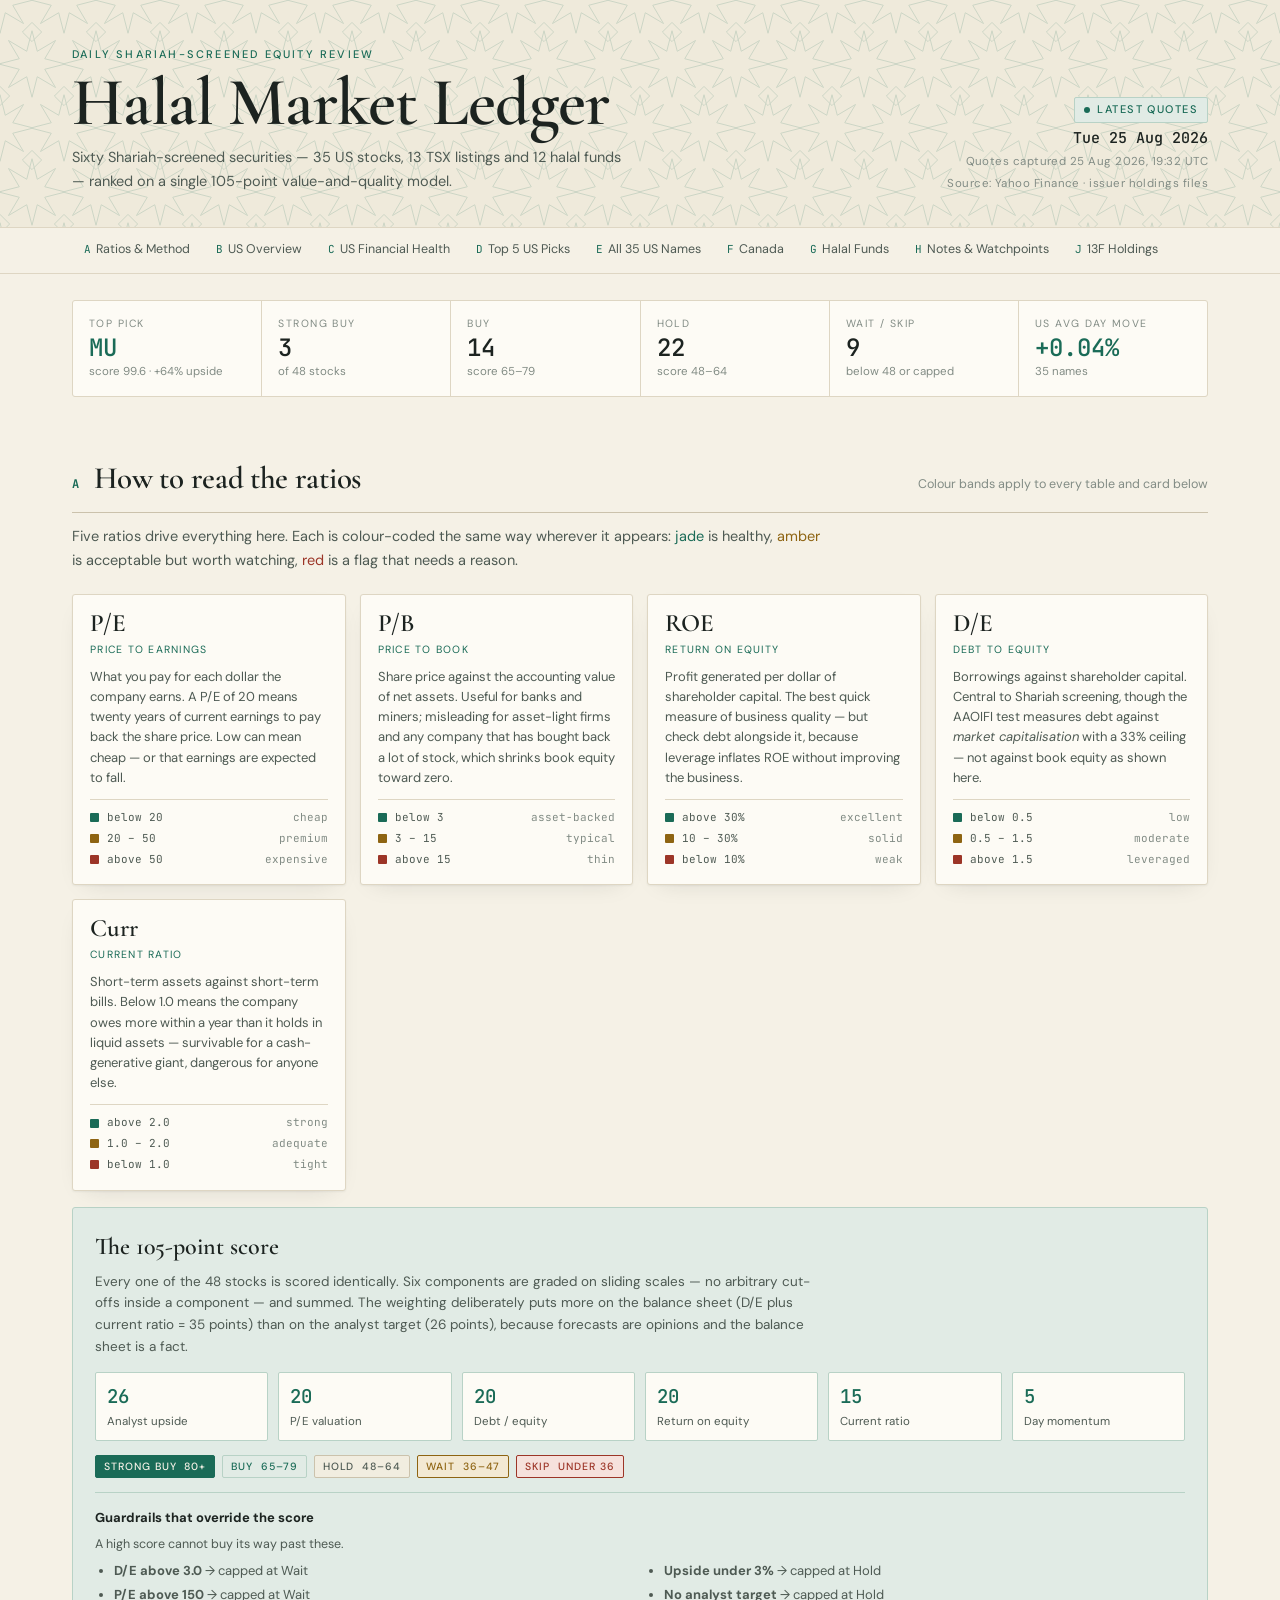
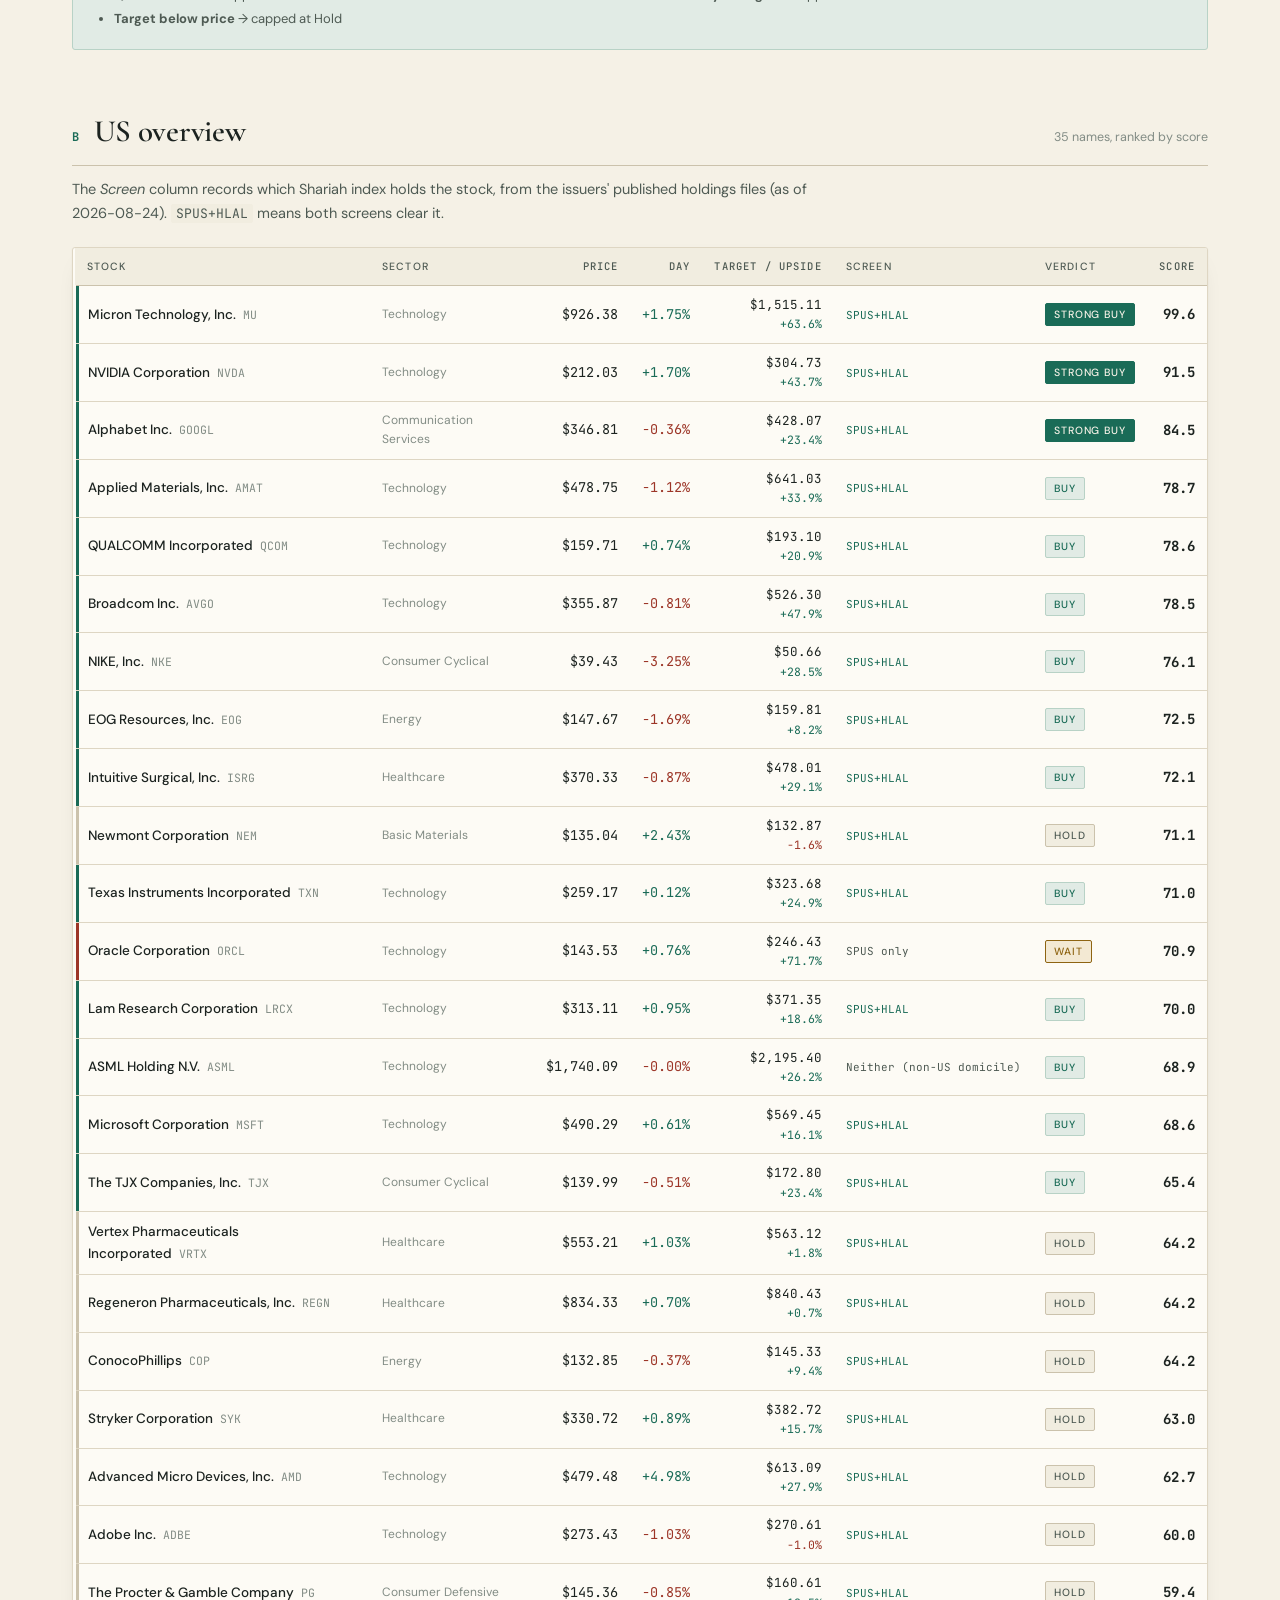
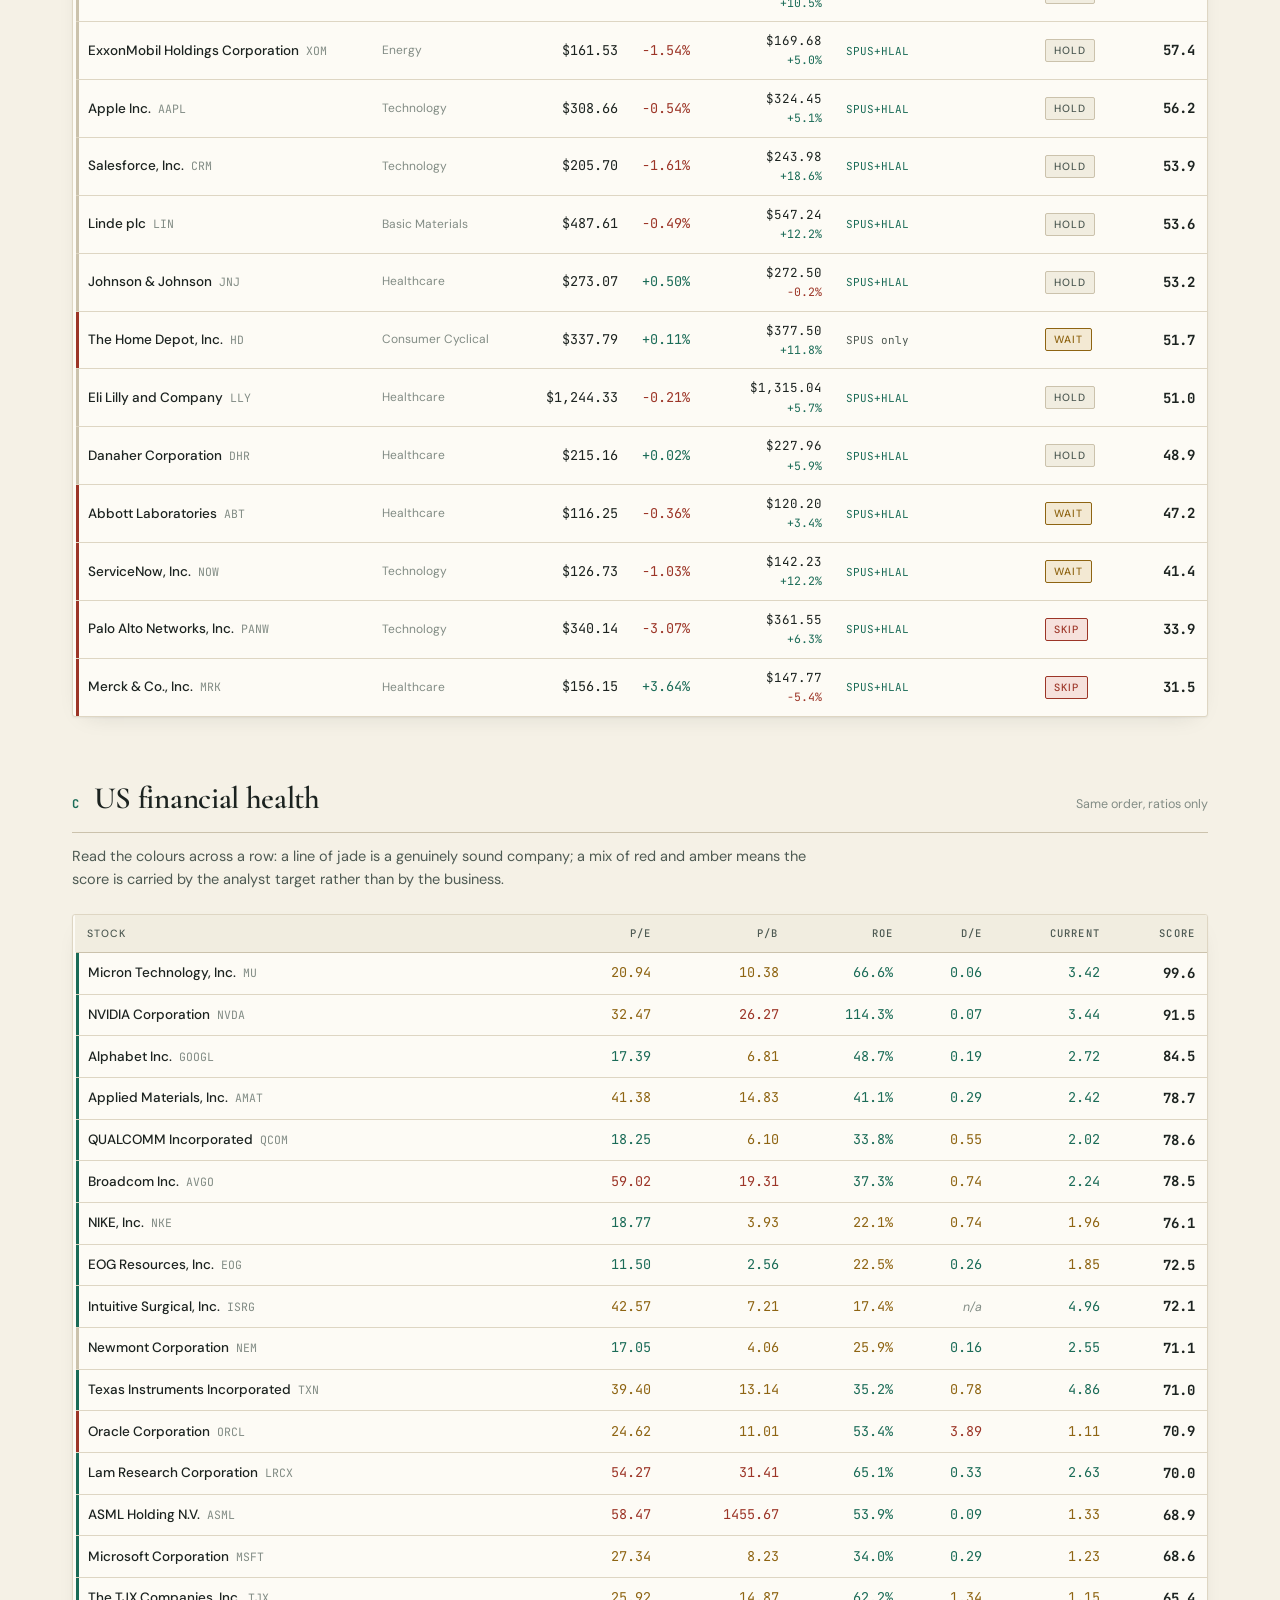
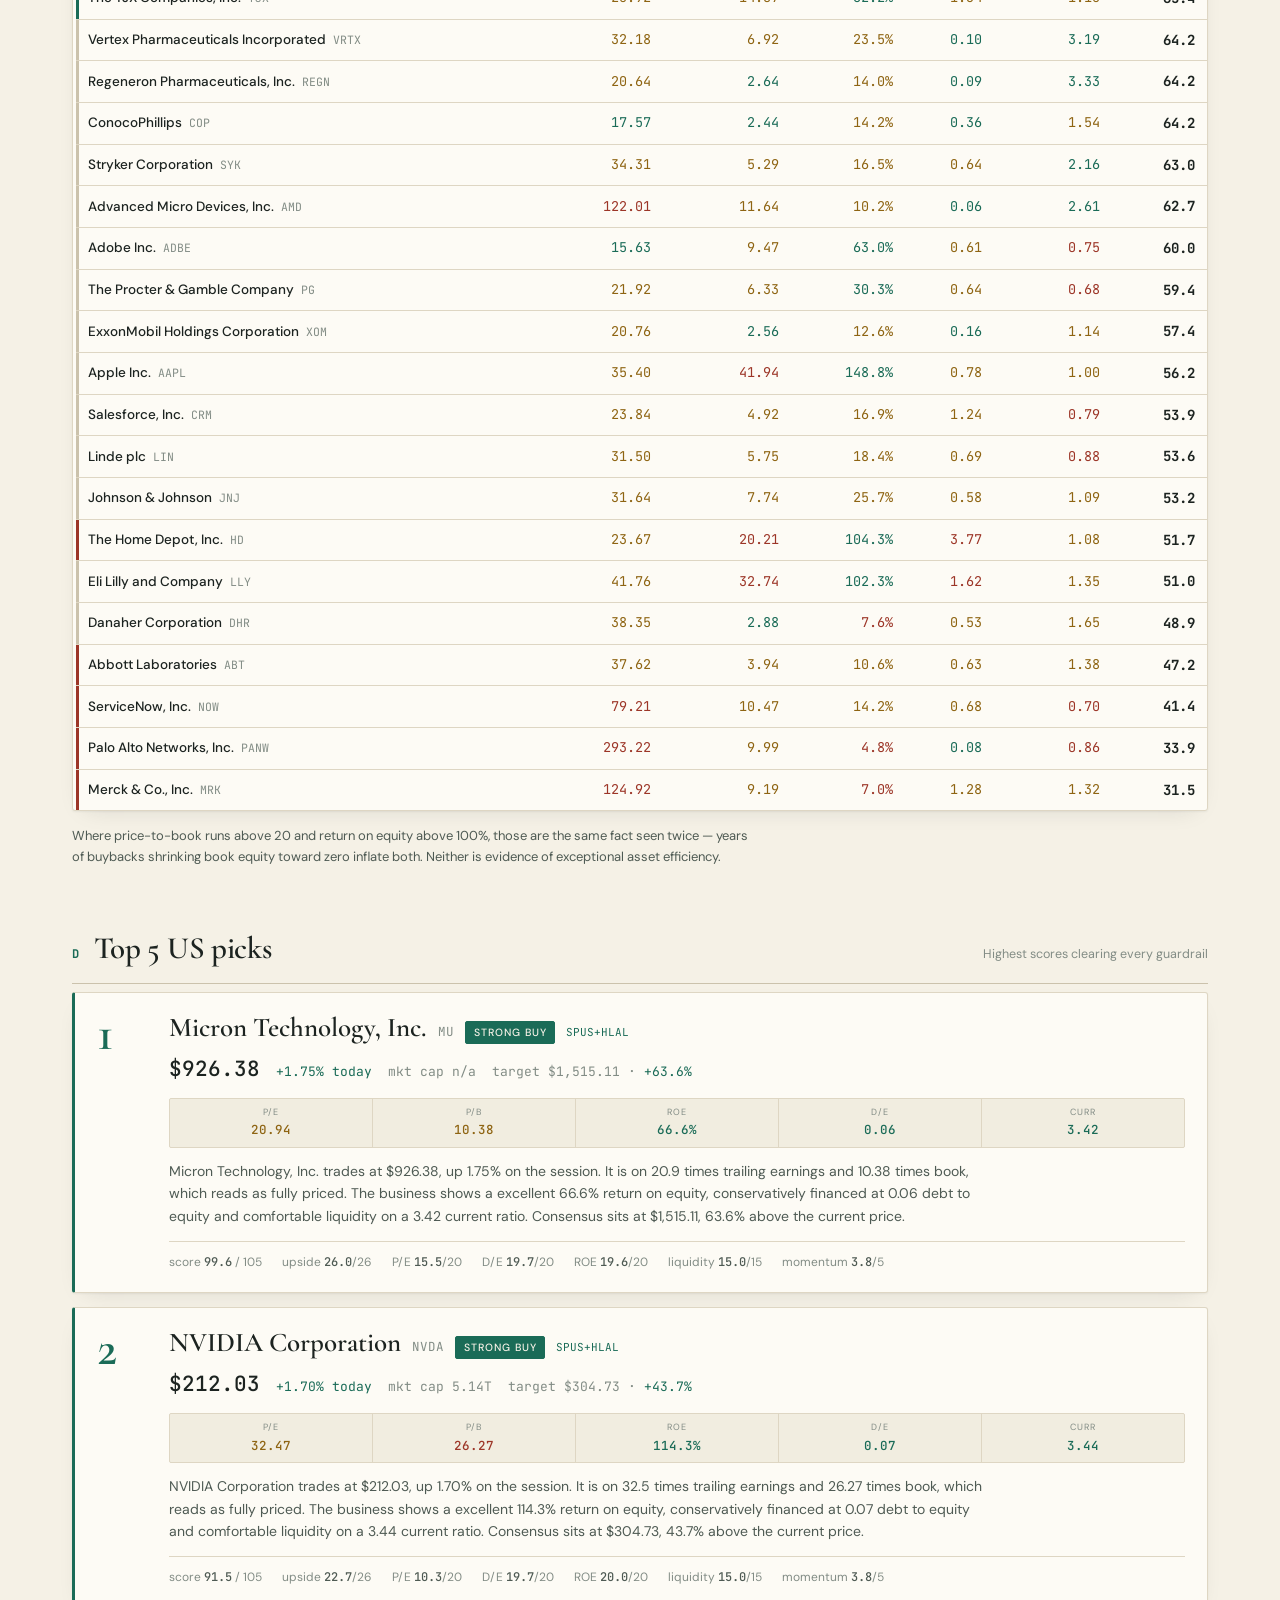
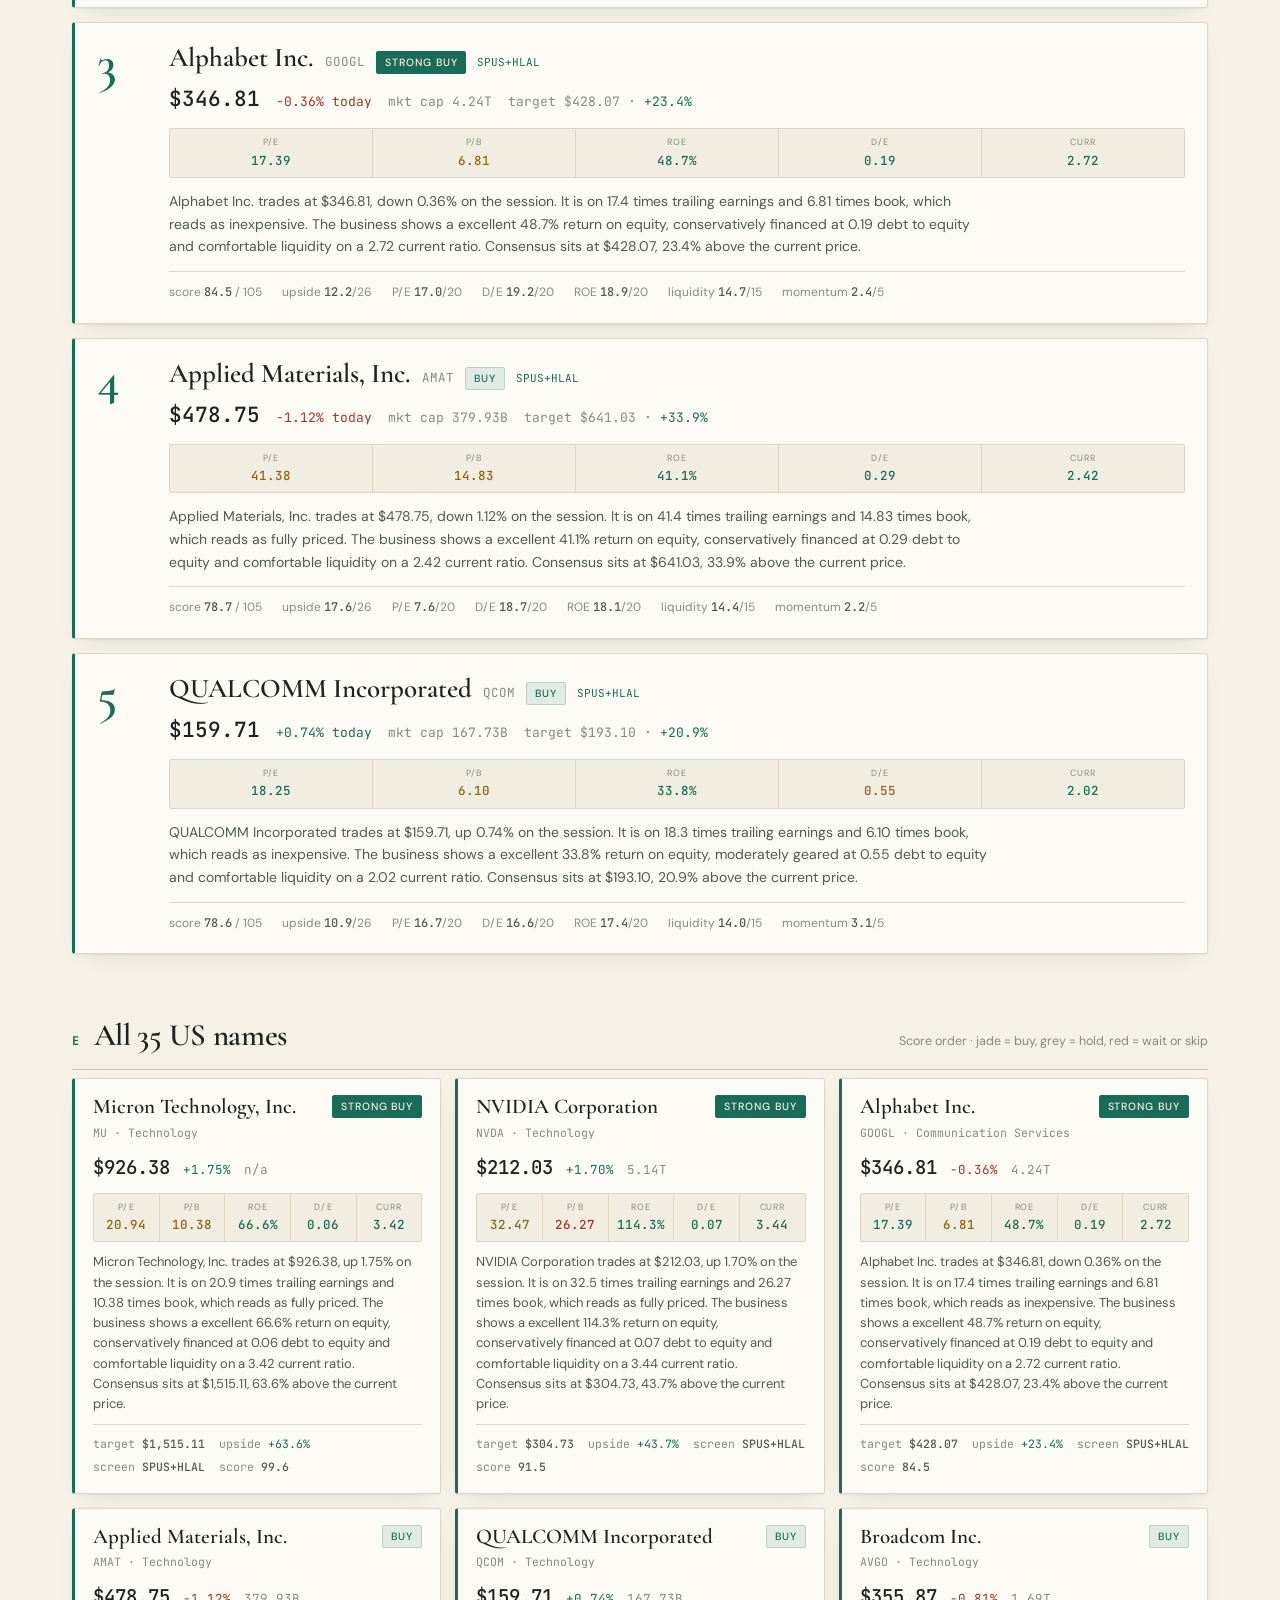
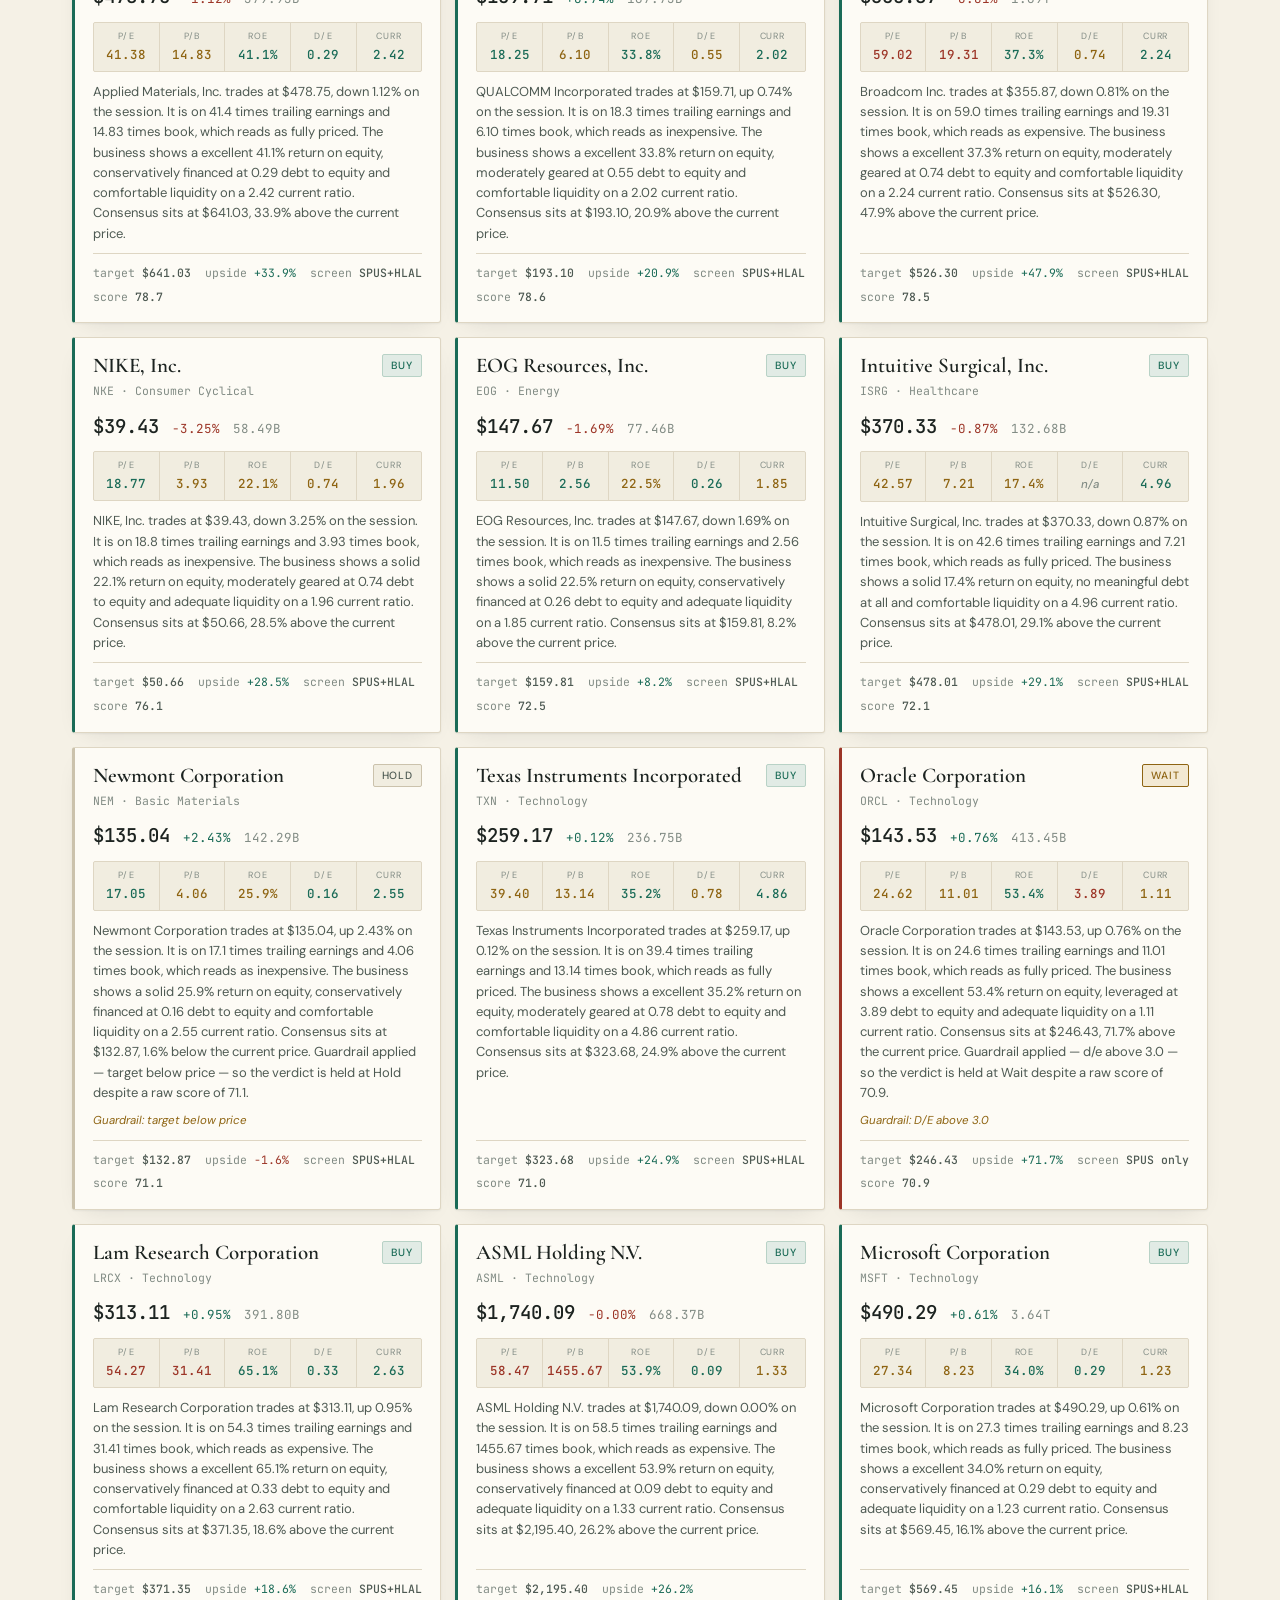
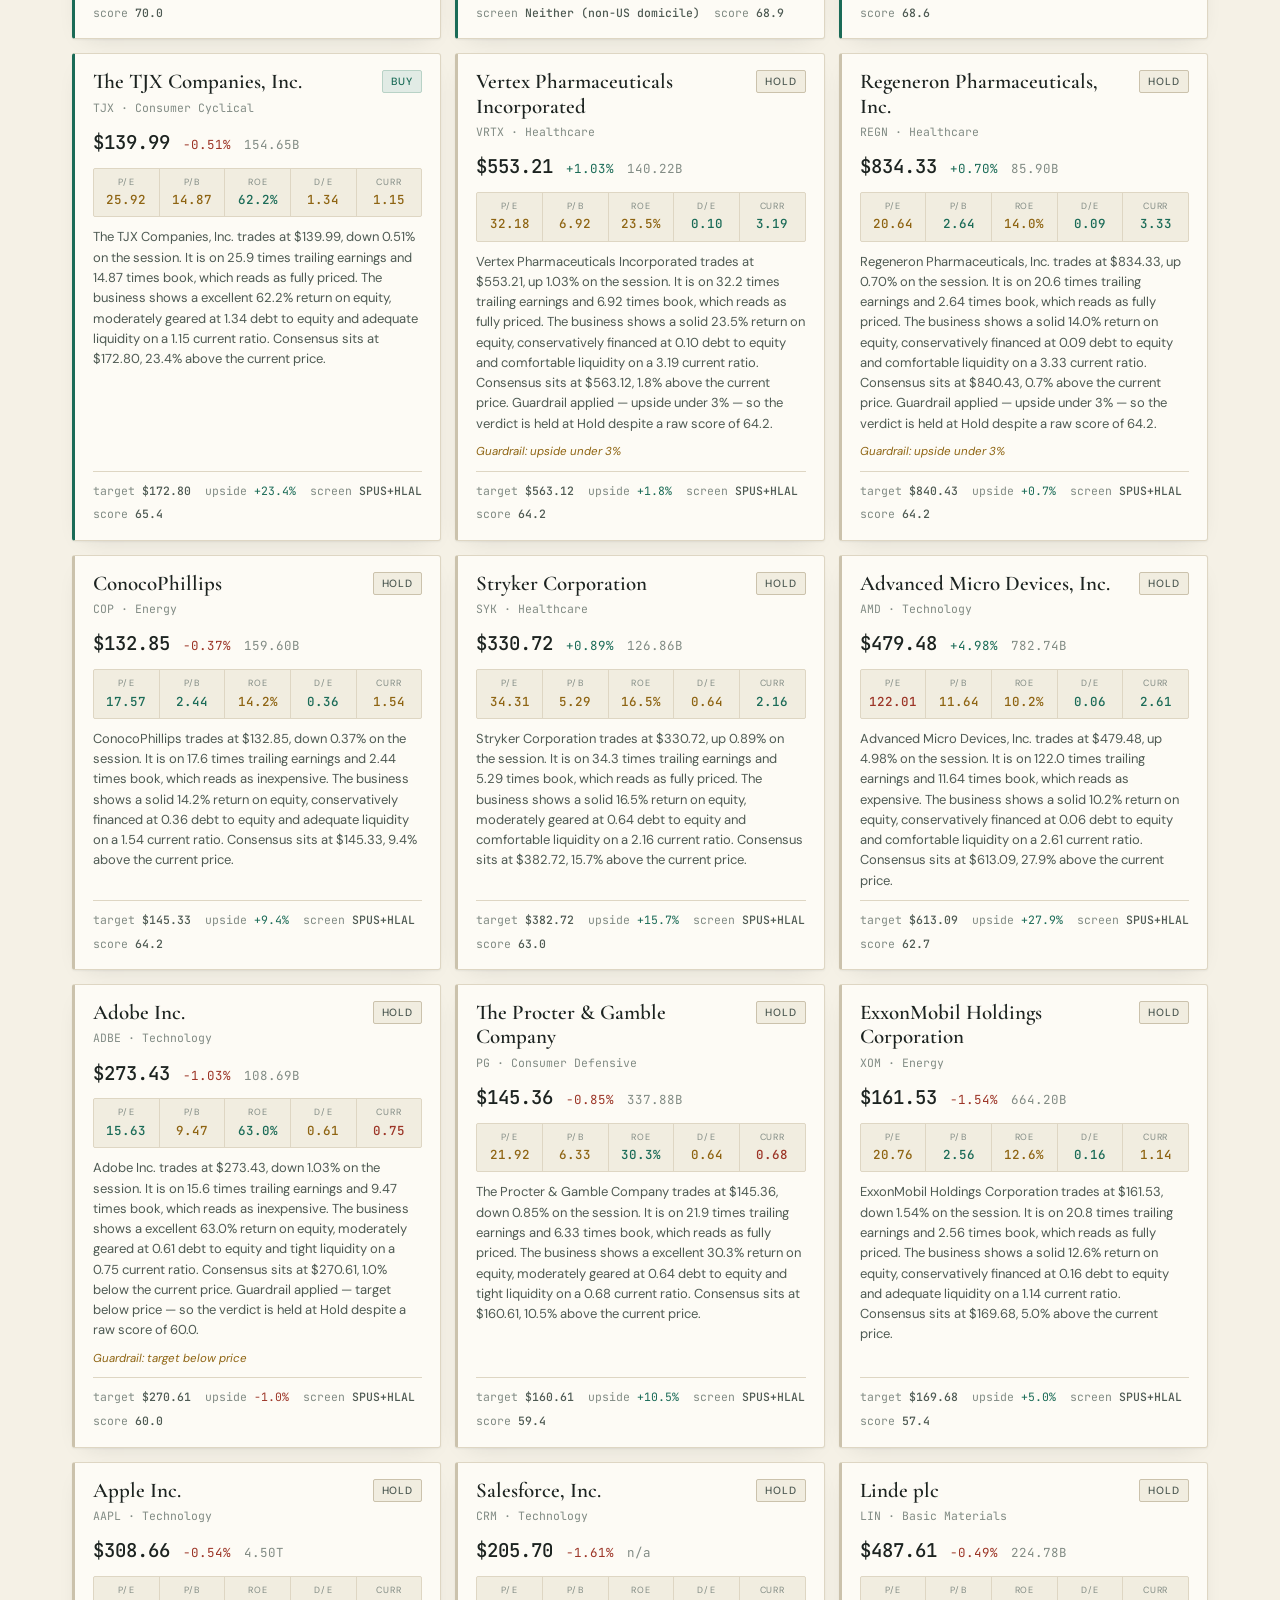
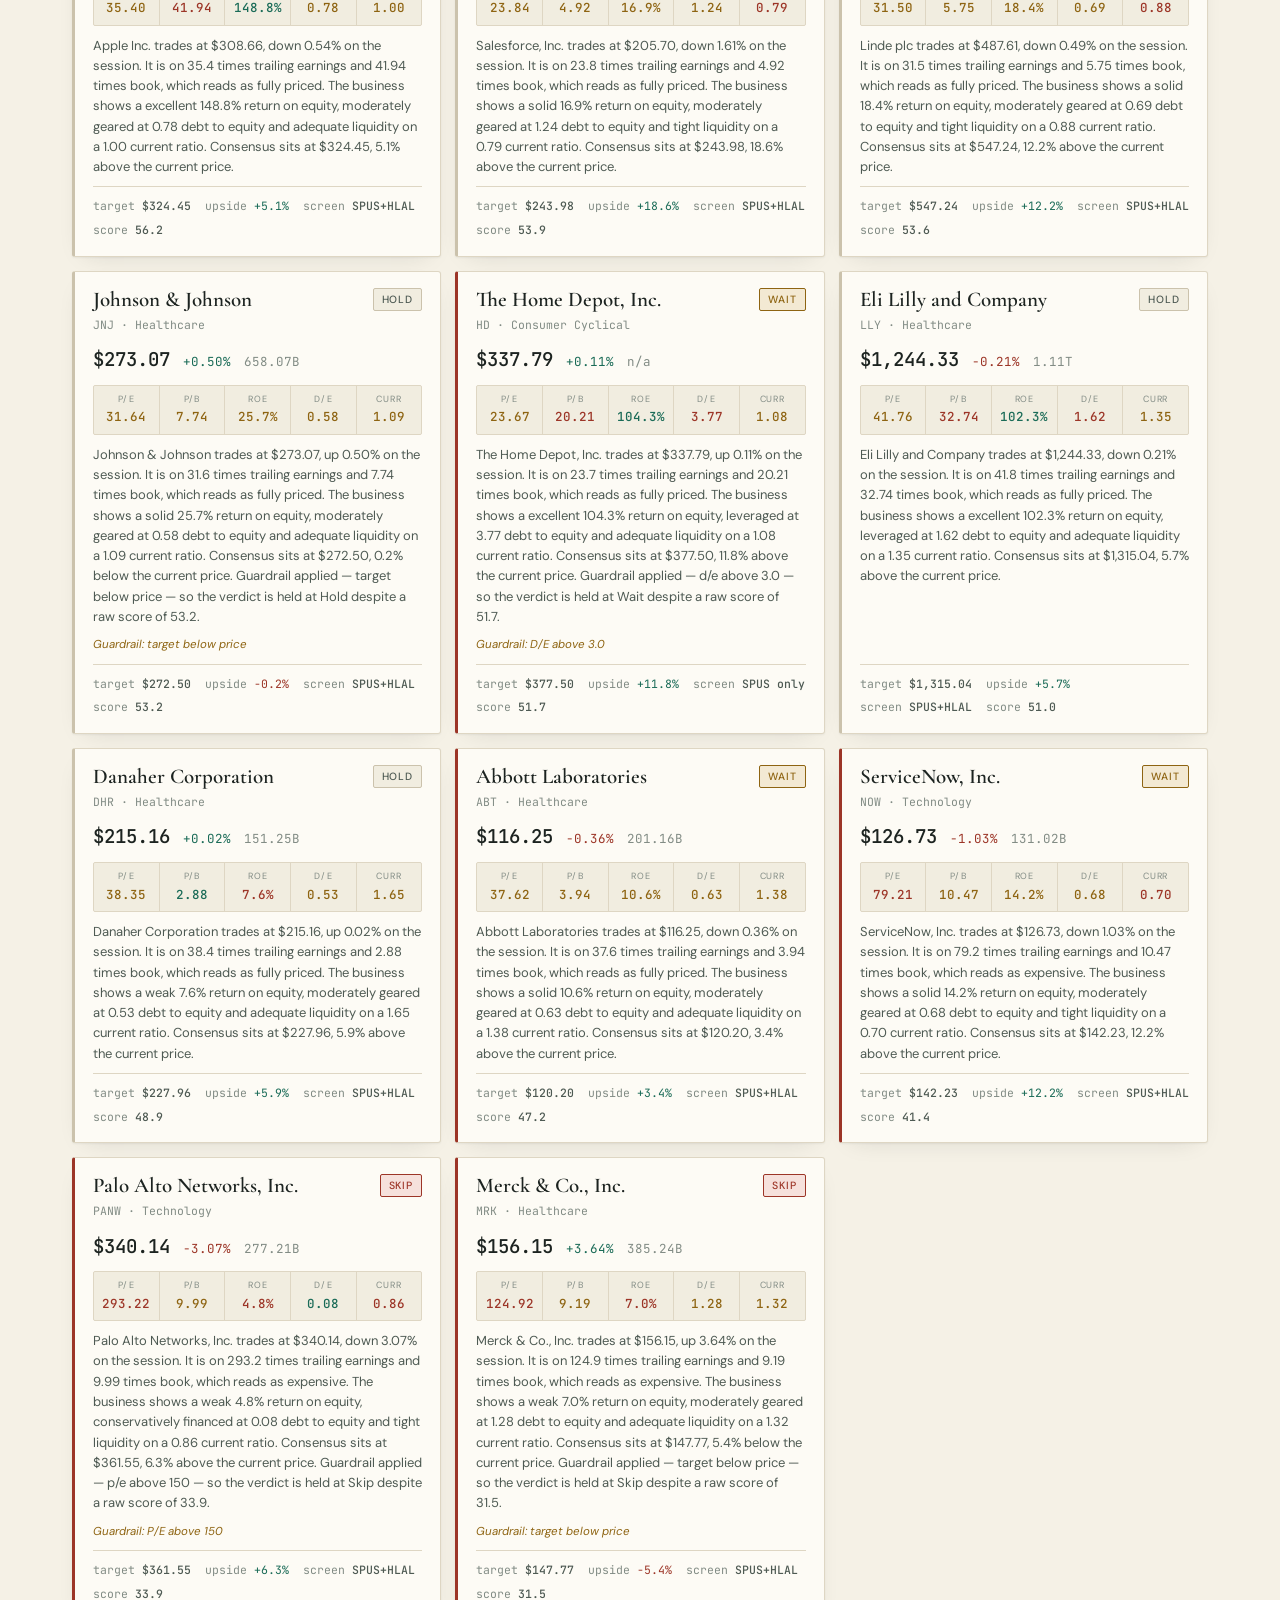
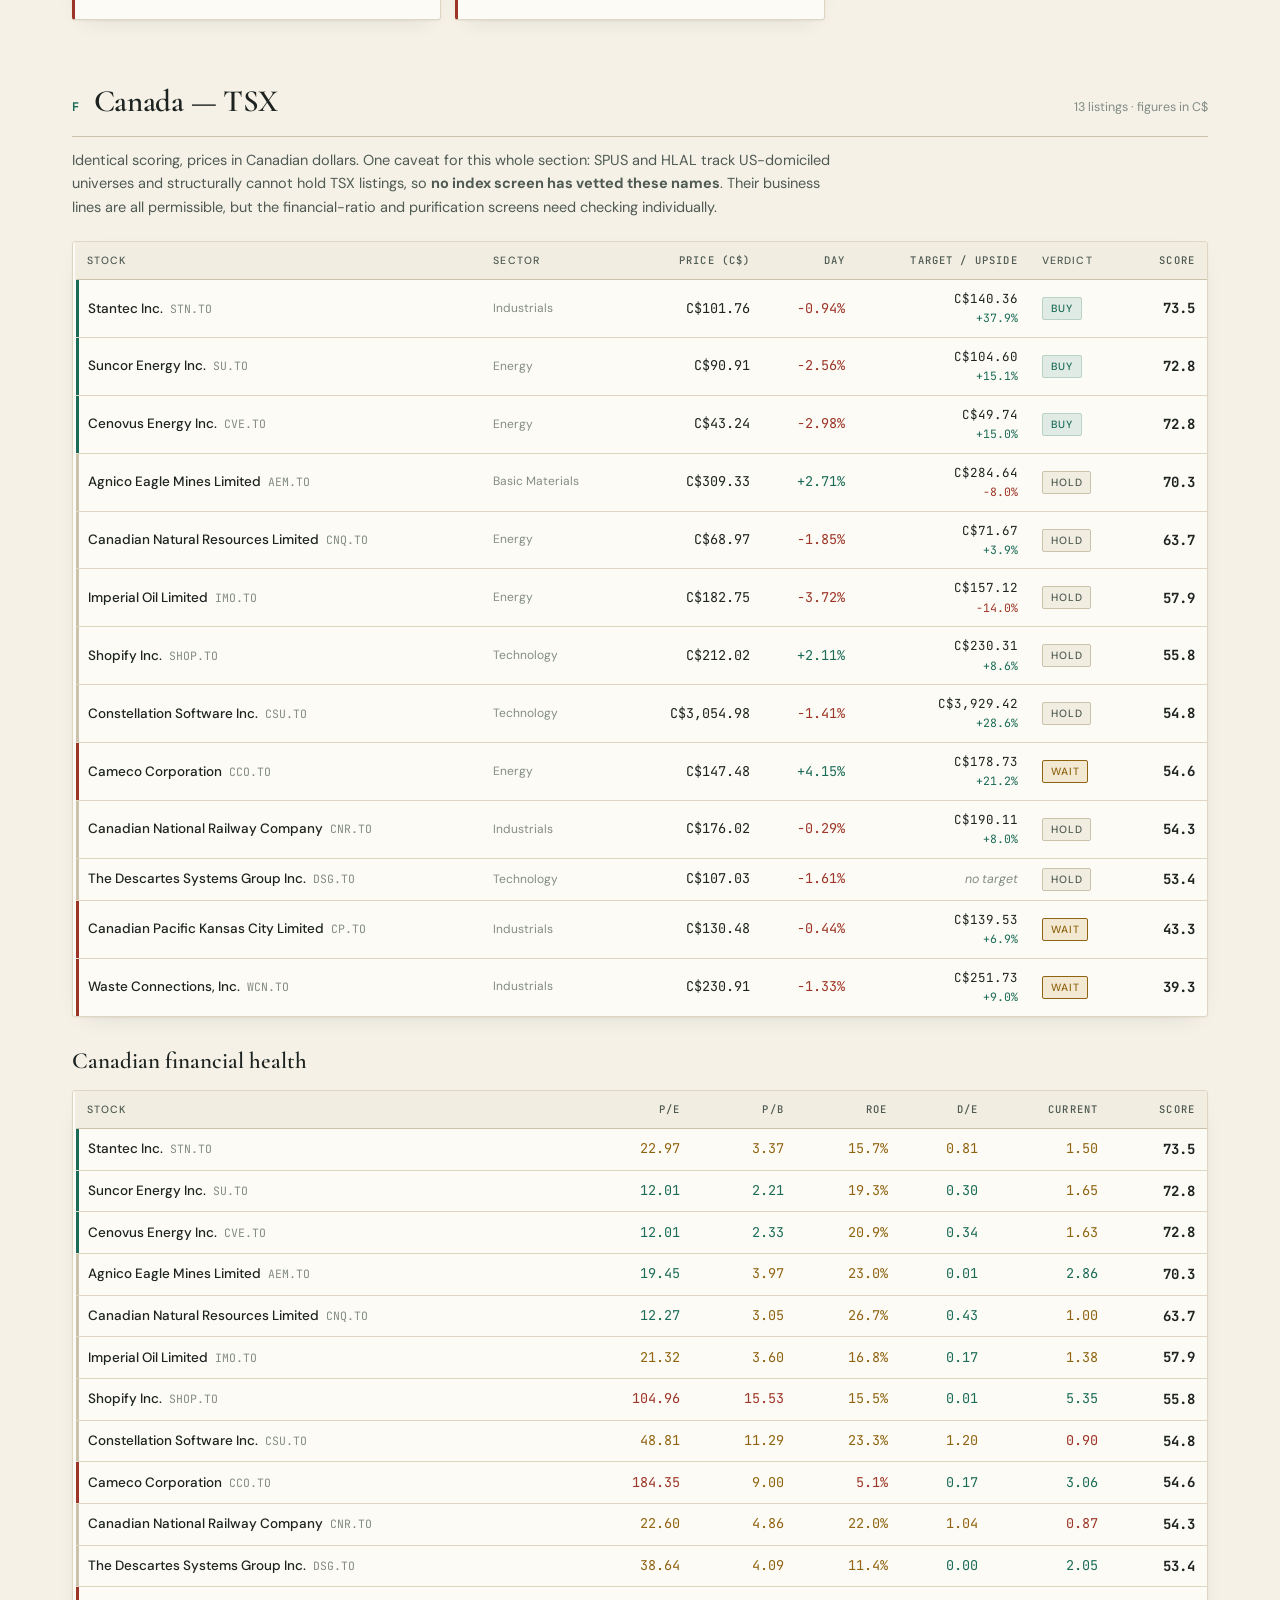
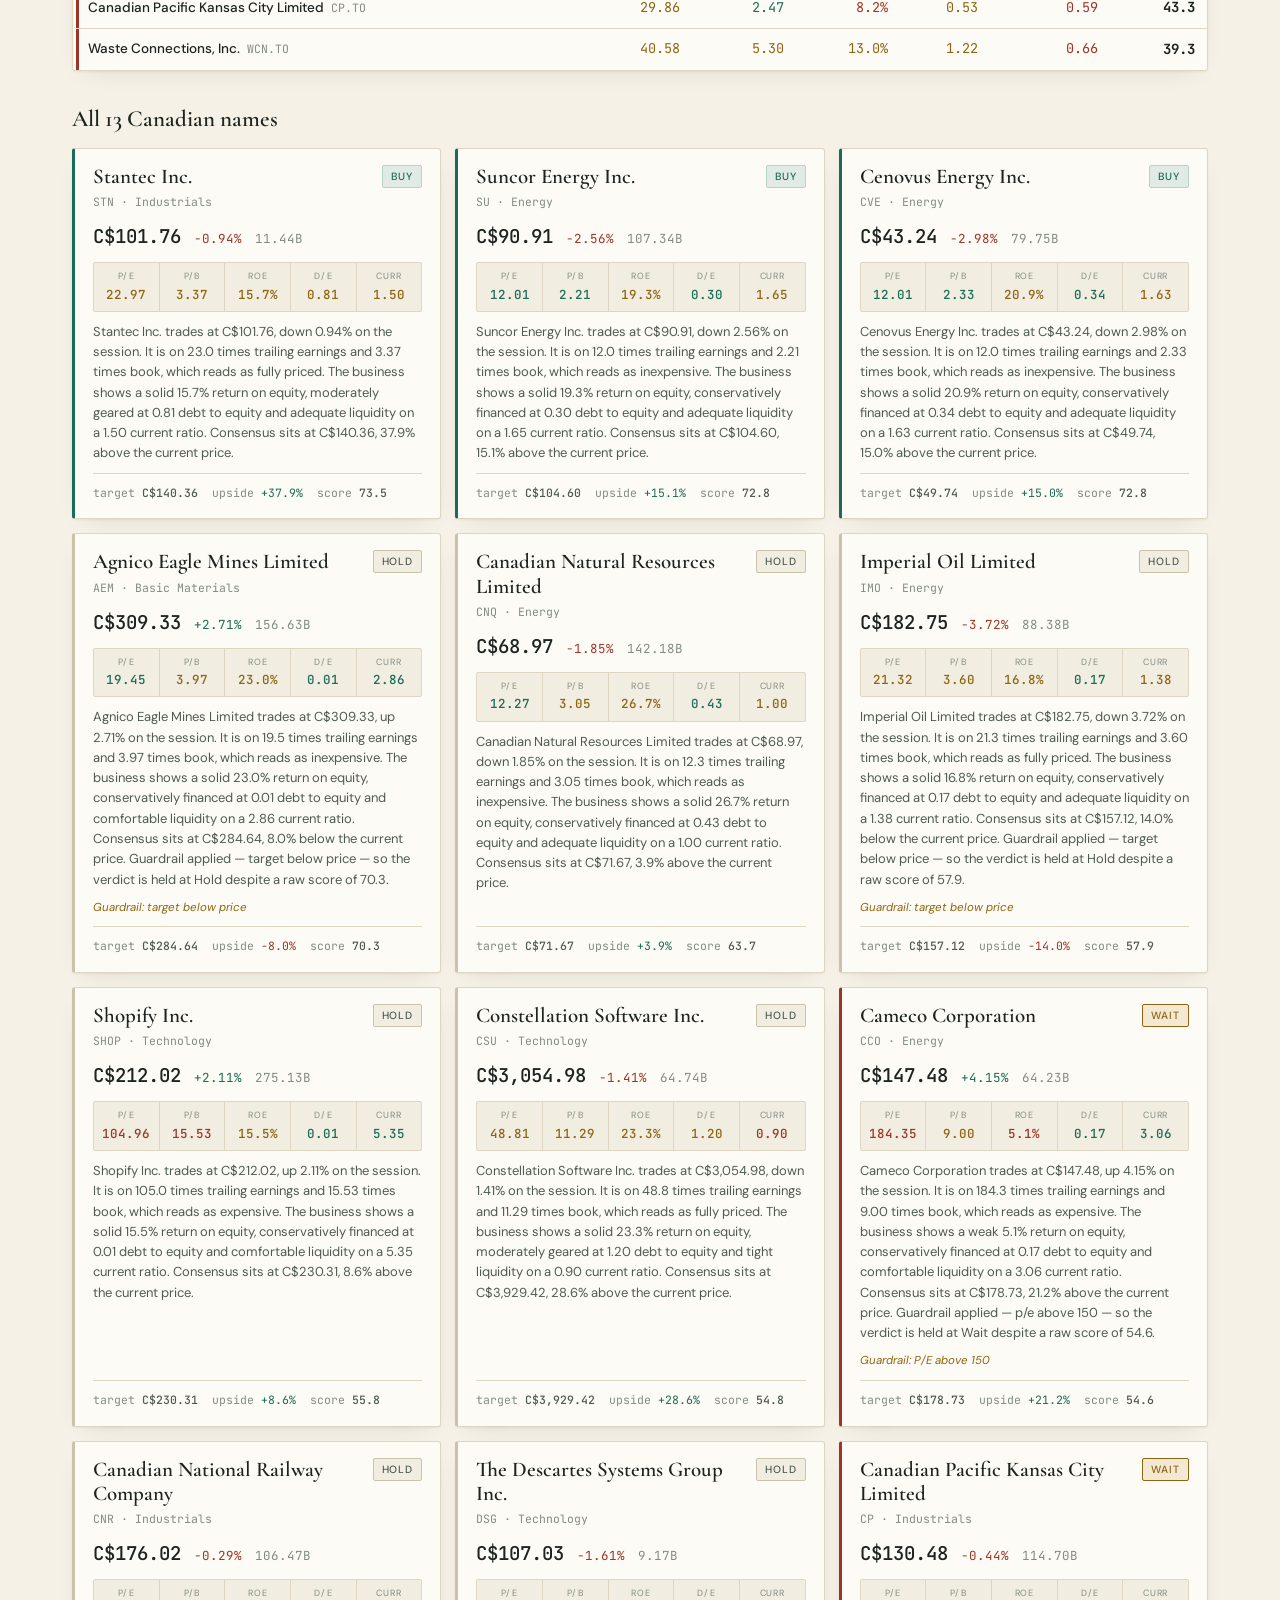
==== commit 49a98a6d: "report: 2026-08-25" ====
--- a/reports/2026-08-25.html
+++ b/reports/2026-08-25.html
@@ -236,16 +236,16 @@
 }
 </style>
 
-<div class="hero"><canvas id="stars"></canvas><div class="hero-in"><div class="brand"><span class="eyebrow">Daily Shariah-Screened Equity Review</span><h1>Halal Market Ledger</h1><p class="sub">Sixty Shariah-screened securities &mdash; 35 US stocks, 13 TSX listings and 12 halal funds &mdash; ranked on a single 105-point value-and-quality model.</p></div><div class="stamp"><span class="live">Latest quotes</span><span class="big">Tue 25 Aug 2026</span><span class="sm">Quotes captured 25 Aug 2026, 18:54 UTC</span><span class="sm">Source: Yahoo Finance &middot; issuer holdings files</span></div></div></div>
+<div class="hero"><canvas id="stars"></canvas><div class="hero-in"><div class="brand"><span class="eyebrow">Daily Shariah-Screened Equity Review</span><h1>Halal Market Ledger</h1><p class="sub">Sixty Shariah-screened securities &mdash; 35 US stocks, 13 TSX listings and 12 halal funds &mdash; ranked on a single 105-point value-and-quality model.</p></div><div class="stamp"><span class="live">Latest quotes</span><span class="big">Tue 25 Aug 2026</span><span class="sm">Quotes captured 25 Aug 2026, 19:32 UTC</span><span class="sm">Source: Yahoo Finance &middot; issuer holdings files</span></div></div></div>
 <nav><div class="nav-in"><a href="#a"><span class="k">A</span>Ratios &amp; Method</a><a href="#b"><span class="k">B</span>US Overview</a><a href="#c"><span class="k">C</span>US Financial Health</a><a href="#d"><span class="k">D</span>Top 5 US Picks</a><a href="#e"><span class="k">E</span>All 35 US Names</a><a href="#f"><span class="k">F</span>Canada</a><a href="#g"><span class="k">G</span>Halal Funds</a><a href="#h"><span class="k">H</span>Notes &amp; Watchpoints</a><a href="#j"><span class="k">J</span>13F Holdings</a></div></nav>
 <div class="wrap">
 <div class="strip">
-<div class="sc hi"><span class="l">Top pick</span><span class="v">MU</span><span class="m">score 99.7 &middot; +63% upside</span></div>
+<div class="sc hi"><span class="l">Top pick</span><span class="v">MU</span><span class="m">score 99.6 &middot; +64% upside</span></div>
 <div class="sc"><span class="l">Strong Buy</span><span class="v">3</span><span class="m">of 48 stocks</span></div>
 <div class="sc"><span class="l">Buy</span><span class="v">14</span><span class="m">score 65&ndash;79</span></div>
 <div class="sc"><span class="l">Hold</span><span class="v">22</span><span class="m">score 48&ndash;64</span></div>
 <div class="sc"><span class="l">Wait / Skip</span><span class="v">9</span><span class="m">below 48 or capped</span></div>
-<div class="sc"><span class="l">US avg day move</span><span class="v up">+0.09%</span><span class="m">35 names</span></div>
+<div class="sc"><span class="l">US avg day move</span><span class="v up">+0.04%</span><span class="m">35 names</span></div>
 </div>
 <section id="a"><div class="sec-head"><span class="sec-key">A</span><h2>How to read the ratios</h2><span class="sec-note">Colour bands apply to every table and card below</span></div>
 <p class="lede">Five ratios drive everything here. Each is colour-coded the same way wherever it appears: <span class="rv g">jade</span> is healthy, <span class="rv a">amber</span> is acceptable but worth watching, <span class="rv r">red</span> is a flag that needs a reason.</p>
@@ -302,224 +302,224 @@
 <section id="b"><div class="sec-head"><span class="sec-key">B</span><h2>US overview</h2><span class="sec-note">35 names, ranked by score</span></div>
 <p class="lede">The <em>Screen</em> column records which Shariah index holds the stock, from the issuers' published holdings files (as of 2026-08-24). <code>SPUS+HLAL</code> means both screens clear it.</p>
 <div class="tw"><table><thead><tr><th>Stock</th><th>Sector</th><th class="num">Price</th><th class="num">Day</th><th class="num">Target / Upside</th><th>Screen</th><th>Verdict</th><th class="num">Score</th></tr></thead><tbody>
-<tr class="s-buy"><td class="nm"><span class="co">Micron Technology, Inc.</span><span class="tk">MU</span></td><td class="sect">Technology</td><td class="num">$927.94</td><td class="num up">+1.91%</td><td class="num"><span class="tgt">$1,515.11</span><span class="ups up">+63.3%</span></td><td><span class="scr both">SPUS+HLAL</span></td><td><span class="badge b-sbuy">Strong Buy</span></td><td class="num sco">99.7</td></tr>
-<tr class="s-buy"><td class="nm"><span class="co">NVIDIA Corporation</span><span class="tk">NVDA</span></td><td class="sect">Technology</td><td class="num">$213.15</td><td class="num up">+2.25%</td><td class="num"><span class="tgt">$304.73</span><span class="ups up">+43.0%</span></td><td><span class="scr both">SPUS+HLAL</span></td><td><span class="badge b-sbuy">Strong Buy</span></td><td class="num sco">91.4</td></tr>
-<tr class="s-buy"><td class="nm"><span class="co">Alphabet Inc.</span><span class="tk">GOOGL</span></td><td class="sect">Communication Services</td><td class="num">$346.10</td><td class="num down">-0.56%</td><td class="num"><span class="tgt">$428.07</span><span class="ups up">+23.7%</span></td><td><span class="scr both">SPUS+HLAL</span></td><td><span class="badge b-sbuy">Strong Buy</span></td><td class="num sco">84.6</td></tr>
-<tr class="s-buy"><td class="nm"><span class="co">Applied Materials, Inc.</span><span class="tk">AMAT</span></td><td class="sect">Technology</td><td class="num">$478.28</td><td class="num down">-1.22%</td><td class="num"><span class="tgt">$641.03</span><span class="ups up">+34.0%</span></td><td><span class="scr both">SPUS+HLAL</span></td><td><span class="badge b-buy">Buy</span></td><td class="num sco">78.7</td></tr>
-<tr class="s-buy"><td class="nm"><span class="co">QUALCOMM Incorporated</span><span class="tk">QCOM</span></td><td class="sect">Technology</td><td class="num">$159.96</td><td class="num up">+0.90%</td><td class="num"><span class="tgt">$193.10</span><span class="ups up">+20.7%</span></td><td><span class="scr both">SPUS+HLAL</span></td><td><span class="badge b-buy">Buy</span></td><td class="num sco">78.6</td></tr>
-<tr class="s-buy"><td class="nm"><span class="co">Broadcom Inc.</span><span class="tk">AVGO</span></td><td class="sect">Technology</td><td class="num">$356.88</td><td class="num down">-0.52%</td><td class="num"><span class="tgt">$526.30</span><span class="ups up">+47.5%</span></td><td><span class="scr both">SPUS+HLAL</span></td><td><span class="badge b-buy">Buy</span></td><td class="num sco">78.4</td></tr>
-<tr class="s-buy"><td class="nm"><span class="co">NIKE, Inc.</span><span class="tk">NKE</span></td><td class="sect">Consumer Cyclical</td><td class="num">$39.41</td><td class="num down">-3.31%</td><td class="num"><span class="tgt">$50.66</span><span class="ups up">+28.6%</span></td><td><span class="scr both">SPUS+HLAL</span></td><td><span class="badge b-buy">Buy</span></td><td class="num sco">76.2</td></tr>
-<tr class="s-buy"><td class="nm"><span class="co">EOG Resources, Inc.</span><span class="tk">EOG</span></td><td class="sect">Energy</td><td class="num">$147.63</td><td class="num down">-1.71%</td><td class="num"><span class="tgt">$159.81</span><span class="ups up">+8.2%</span></td><td><span class="scr both">SPUS+HLAL</span></td><td><span class="badge b-buy">Buy</span></td><td class="num sco">72.5</td></tr>
-<tr class="s-buy"><td class="nm"><span class="co">Intuitive Surgical, Inc.</span><span class="tk">ISRG</span></td><td class="sect">Healthcare</td><td class="num">$370.80</td><td class="num down">-0.74%</td><td class="num"><span class="tgt">$478.01</span><span class="ups up">+28.9%</span></td><td><span class="scr both">SPUS+HLAL</span></td><td><span class="badge b-buy">Buy</span></td><td class="num sco">72.0</td></tr>
-<tr class="s-wait"><td class="nm"><span class="co">Oracle Corporation</span><span class="tk">ORCL</span></td><td class="sect">Technology</td><td class="num">$145.03</td><td class="num up">+1.81%</td><td class="num"><span class="tgt">$246.43</span><span class="ups up">+69.9%</span></td><td><span class="scr ">SPUS only</span></td><td><span class="badge b-wait">Wait</span></td><td class="num sco">71.6</td></tr>
-<tr class="s-buy"><td class="nm"><span class="co">Texas Instruments Incorporated</span><span class="tk">TXN</span></td><td class="sect">Technology</td><td class="num">$260.01</td><td class="num up">+0.42%</td><td class="num"><span class="tgt">$323.68</span><span class="ups up">+24.5%</span></td><td><span class="scr both">SPUS+HLAL</span></td><td><span class="badge b-buy">Buy</span></td><td class="num sco">71.0</td></tr>
-<tr class="s-hold"><td class="nm"><span class="co">Newmont Corporation</span><span class="tk">NEM</span></td><td class="sect">Basic Materials</td><td class="num">$134.25</td><td class="num up">+1.83%</td><td class="num"><span class="tgt">$132.87</span><span class="ups down">-1.0%</span></td><td><span class="scr both">SPUS+HLAL</span></td><td><span class="badge b-hold">Hold</span></td><td class="num sco">70.8</td></tr>
-<tr class="s-buy"><td class="nm"><span class="co">Lam Research Corporation</span><span class="tk">LRCX</span></td><td class="sect">Technology</td><td class="num">$313.42</td><td class="num up">+1.05%</td><td class="num"><span class="tgt">$371.35</span><span class="ups up">+18.5%</span></td><td><span class="scr both">SPUS+HLAL</span></td><td><span class="badge b-buy">Buy</span></td><td class="num sco">70.0</td></tr>
-<tr class="s-buy"><td class="nm"><span class="co">ASML Holding N.V.</span><span class="tk">ASML</span></td><td class="sect">Technology</td><td class="num">$1,746.90</td><td class="num up">+0.39%</td><td class="num"><span class="tgt">$2,195.66</span><span class="ups up">+25.7%</span></td><td><span class="scr ">Neither (non-US domicile)</span></td><td><span class="badge b-buy">Buy</span></td><td class="num sco">68.9</td></tr>
-<tr class="s-buy"><td class="nm"><span class="co">Microsoft Corporation</span><span class="tk">MSFT</span></td><td class="sect">Technology</td><td class="num">$490.68</td><td class="num up">+0.69%</td><td class="num"><span class="tgt">$569.45</span><span class="ups up">+16.1%</span></td><td><span class="scr both">SPUS+HLAL</span></td><td><span class="badge b-buy">Buy</span></td><td class="num sco">68.6</td></tr>
-<tr class="s-buy"><td class="nm"><span class="co">The TJX Companies, Inc.</span><span class="tk">TJX</span></td><td class="sect">Consumer Cyclical</td><td class="num">$140.00</td><td class="num down">-0.50%</td><td class="num"><span class="tgt">$172.80</span><span class="ups up">+23.4%</span></td><td><span class="scr both">SPUS+HLAL</span></td><td><span class="badge b-buy">Buy</span></td><td class="num sco">65.4</td></tr>
-<tr class="s-hold"><td class="nm"><span class="co">Vertex Pharmaceuticals Incorporated</span><span class="tk">VRTX</span></td><td class="sect">Healthcare</td><td class="num">$554.23</td><td class="num up">+1.21%</td><td class="num"><span class="tgt">$563.12</span><span class="ups up">+1.6%</span></td><td><span class="scr both">SPUS+HLAL</span></td><td><span class="badge b-hold">Hold</span></td><td class="num sco">64.2</td></tr>
-<tr class="s-hold"><td class="nm"><span class="co">Regeneron Pharmaceuticals, Inc.</span><span class="tk">REGN</span></td><td class="sect">Healthcare</td><td class="num">$834.21</td><td class="num up">+0.69%</td><td class="num"><span class="tgt">$840.43</span><span class="ups up">+0.7%</span></td><td><span class="scr both">SPUS+HLAL</span></td><td><span class="badge b-hold">Hold</span></td><td class="num sco">64.2</td></tr>
-<tr class="s-hold"><td class="nm"><span class="co">ConocoPhillips</span><span class="tk">COP</span></td><td class="sect">Energy</td><td class="num">$132.75</td><td class="num down">-0.45%</td><td class="num"><span class="tgt">$145.33</span><span class="ups up">+9.5%</span></td><td><span class="scr both">SPUS+HLAL</span></td><td><span class="badge b-hold">Hold</span></td><td class="num sco">64.2</td></tr>
-<tr class="s-hold"><td class="nm"><span class="co">Stryker Corporation</span><span class="tk">SYK</span></td><td class="sect">Healthcare</td><td class="num">$330.26</td><td class="num up">+0.75%</td><td class="num"><span class="tgt">$382.72</span><span class="ups up">+15.9%</span></td><td><span class="scr both">SPUS+HLAL</span></td><td><span class="badge b-hold">Hold</span></td><td class="num sco">63.0</td></tr>
-<tr class="s-hold"><td class="nm"><span class="co">Advanced Micro Devices, Inc.</span><span class="tk">AMD</span></td><td class="sect">Technology</td><td class="num">$480.30</td><td class="num up">+5.16%</td><td class="num"><span class="tgt">$613.09</span><span class="ups up">+27.6%</span></td><td><span class="scr both">SPUS+HLAL</span></td><td><span class="badge b-hold">Hold</span></td><td class="num sco">62.6</td></tr>
-<tr class="s-hold"><td class="nm"><span class="co">Adobe Inc.</span><span class="tk">ADBE</span></td><td class="sect">Technology</td><td class="num">$273.18</td><td class="num down">-1.12%</td><td class="num"><span class="tgt">$270.61</span><span class="ups down">-0.9%</span></td><td><span class="scr both">SPUS+HLAL</span></td><td><span class="badge b-hold">Hold</span></td><td class="num sco">60.0</td></tr>
-<tr class="s-hold"><td class="nm"><span class="co">The Procter &amp; Gamble Company</span><span class="tk">PG</span></td><td class="sect">Consumer Defensive</td><td class="num">$145.34</td><td class="num down">-0.86%</td><td class="num"><span class="tgt">$160.61</span><span class="ups up">+10.5%</span></td><td><span class="scr both">SPUS+HLAL</span></td><td><span class="badge b-hold">Hold</span></td><td class="num sco">59.4</td></tr>
-<tr class="s-hold"><td class="nm"><span class="co">ExxonMobil Holdings Corporation</span><span class="tk">XOM</span></td><td class="sect">Energy</td><td class="num">$161.53</td><td class="num down">-1.53%</td><td class="num"><span class="tgt">$169.68</span><span class="ups up">+5.0%</span></td><td><span class="scr both">SPUS+HLAL</span></td><td><span class="badge b-hold">Hold</span></td><td class="num sco">57.4</td></tr>
-<tr class="s-hold"><td class="nm"><span class="co">Apple Inc.</span><span class="tk">AAPL</span></td><td class="sect">Technology</td><td class="num">$309.11</td><td class="num down">-0.40%</td><td class="num"><span class="tgt">$324.45</span><span class="ups up">+5.0%</span></td><td><span class="scr both">SPUS+HLAL</span></td><td><span class="badge b-hold">Hold</span></td><td class="num sco">56.1</td></tr>
-<tr class="s-hold"><td class="nm"><span class="co">Salesforce, Inc.</span><span class="tk">CRM</span></td><td class="sect">Technology</td><td class="num">$206.00</td><td class="num down">-1.46%</td><td class="num"><span class="tgt">$243.98</span><span class="ups up">+18.4%</span></td><td><span class="scr both">SPUS+HLAL</span></td><td><span class="badge b-hold">Hold</span></td><td class="num sco">53.8</td></tr>
-<tr class="s-hold"><td class="nm"><span class="co">Linde plc</span><span class="tk">LIN</span></td><td class="sect">Basic Materials</td><td class="num">$486.99</td><td class="num down">-0.62%</td><td class="num"><span class="tgt">$547.24</span><span class="ups up">+12.4%</span></td><td><span class="scr both">SPUS+HLAL</span></td><td><span class="badge b-hold">Hold</span></td><td class="num sco">53.7</td></tr>
-<tr class="s-hold"><td class="nm"><span class="co">Johnson &amp; Johnson</span><span class="tk">JNJ</span></td><td class="sect">Healthcare</td><td class="num">$273.42</td><td class="num up">+0.63%</td><td class="num"><span class="tgt">$272.50</span><span class="ups down">-0.3%</span></td><td><span class="scr both">SPUS+HLAL</span></td><td><span class="badge b-hold">Hold</span></td><td class="num sco">53.3</td></tr>
-<tr class="s-wait"><td class="nm"><span class="co">The Home Depot, Inc.</span><span class="tk">HD</span></td><td class="sect">Consumer Cyclical</td><td class="num">$336.64</td><td class="num down">-0.23%</td><td class="num"><span class="tgt">$377.50</span><span class="ups up">+12.1%</span></td><td><span class="scr ">SPUS only</span></td><td><span class="badge b-wait">Wait</span></td><td class="num sco">51.8</td></tr>
-<tr class="s-hold"><td class="nm"><span class="co">Eli Lilly and Company</span><span class="tk">LLY</span></td><td class="sect">Healthcare</td><td class="num">$1,239.88</td><td class="num down">-0.57%</td><td class="num"><span class="tgt">$1,315.04</span><span class="ups up">+6.1%</span></td><td><span class="scr both">SPUS+HLAL</span></td><td><span class="badge b-hold">Hold</span></td><td class="num sco">51.1</td></tr>
-<tr class="s-hold"><td class="nm"><span class="co">Danaher Corporation</span><span class="tk">DHR</span></td><td class="sect">Healthcare</td><td class="num">$215.18</td><td class="num up">+0.03%</td><td class="num"><span class="tgt">$227.96</span><span class="ups up">+5.9%</span></td><td><span class="scr both">SPUS+HLAL</span></td><td><span class="badge b-hold">Hold</span></td><td class="num sco">48.9</td></tr>
-<tr class="s-wait"><td class="nm"><span class="co">Abbott Laboratories</span><span class="tk">ABT</span></td><td class="sect">Healthcare</td><td class="num">$116.05</td><td class="num down">-0.53%</td><td class="num"><span class="tgt">$120.20</span><span class="ups up">+3.6%</span></td><td><span class="scr both">SPUS+HLAL</span></td><td><span class="badge b-wait">Wait</span></td><td class="num sco">47.3</td></tr>
-<tr class="s-wait"><td class="nm"><span class="co">ServiceNow, Inc.</span><span class="tk">NOW</span></td><td class="sect">Technology</td><td class="num">$127.14</td><td class="num down">-0.71%</td><td class="num"><span class="tgt">$142.23</span><span class="ups up">+11.9%</span></td><td><span class="scr both">SPUS+HLAL</span></td><td><span class="badge b-wait">Wait</span></td><td class="num sco">41.3</td></tr>
-<tr class="s-wait"><td class="nm"><span class="co">Palo Alto Networks, Inc.</span><span class="tk">PANW</span></td><td class="sect">Technology</td><td class="num">$339.68</td><td class="num down">-3.20%</td><td class="num"><span class="tgt">$361.55</span><span class="ups up">+6.4%</span></td><td><span class="scr both">SPUS+HLAL</span></td><td><span class="badge b-skip">Skip</span></td><td class="num sco">33.9</td></tr>
-<tr class="s-wait"><td class="nm"><span class="co">Merck &amp; Co., Inc.</span><span class="tk">MRK</span></td><td class="sect">Healthcare</td><td class="num">$156.17</td><td class="num up">+3.66%</td><td class="num"><span class="tgt">$147.77</span><span class="ups down">-5.4%</span></td><td><span class="scr both">SPUS+HLAL</span></td><td><span class="badge b-skip">Skip</span></td><td class="num sco">31.5</td></tr>
+<tr class="s-buy"><td class="nm"><span class="co">Micron Technology, Inc.</span><span class="tk">MU</span></td><td class="sect">Technology</td><td class="num">$926.38</td><td class="num up">+1.75%</td><td class="num"><span class="tgt">$1,515.11</span><span class="ups up">+63.6%</span></td><td><span class="scr both">SPUS+HLAL</span></td><td><span class="badge b-sbuy">Strong Buy</span></td><td class="num sco">99.6</td></tr>
+<tr class="s-buy"><td class="nm"><span class="co">NVIDIA Corporation</span><span class="tk">NVDA</span></td><td class="sect">Technology</td><td class="num">$212.03</td><td class="num up">+1.70%</td><td class="num"><span class="tgt">$304.73</span><span class="ups up">+43.7%</span></td><td><span class="scr both">SPUS+HLAL</span></td><td><span class="badge b-sbuy">Strong Buy</span></td><td class="num sco">91.5</td></tr>
+<tr class="s-buy"><td class="nm"><span class="co">Alphabet Inc.</span><span class="tk">GOOGL</span></td><td class="sect">Communication Services</td><td class="num">$346.81</td><td class="num down">-0.36%</td><td class="num"><span class="tgt">$428.07</span><span class="ups up">+23.4%</span></td><td><span class="scr both">SPUS+HLAL</span></td><td><span class="badge b-sbuy">Strong Buy</span></td><td class="num sco">84.5</td></tr>
+<tr class="s-buy"><td class="nm"><span class="co">Applied Materials, Inc.</span><span class="tk">AMAT</span></td><td class="sect">Technology</td><td class="num">$478.75</td><td class="num down">-1.12%</td><td class="num"><span class="tgt">$641.03</span><span class="ups up">+33.9%</span></td><td><span class="scr both">SPUS+HLAL</span></td><td><span class="badge b-buy">Buy</span></td><td class="num sco">78.7</td></tr>
+<tr class="s-buy"><td class="nm"><span class="co">QUALCOMM Incorporated</span><span class="tk">QCOM</span></td><td class="sect">Technology</td><td class="num">$159.71</td><td class="num up">+0.74%</td><td class="num"><span class="tgt">$193.10</span><span class="ups up">+20.9%</span></td><td><span class="scr both">SPUS+HLAL</span></td><td><span class="badge b-buy">Buy</span></td><td class="num sco">78.6</td></tr>
+<tr class="s-buy"><td class="nm"><span class="co">Broadcom Inc.</span><span class="tk">AVGO</span></td><td class="sect">Technology</td><td class="num">$355.87</td><td class="num down">-0.81%</td><td class="num"><span class="tgt">$526.30</span><span class="ups up">+47.9%</span></td><td><span class="scr both">SPUS+HLAL</span></td><td><span class="badge b-buy">Buy</span></td><td class="num sco">78.5</td></tr>
+<tr class="s-buy"><td class="nm"><span class="co">NIKE, Inc.</span><span class="tk">NKE</span></td><td class="sect">Consumer Cyclical</td><td class="num">$39.43</td><td class="num down">-3.25%</td><td class="num"><span class="tgt">$50.66</span><span class="ups up">+28.5%</span></td><td><span class="scr both">SPUS+HLAL</span></td><td><span class="badge b-buy">Buy</span></td><td class="num sco">76.1</td></tr>
+<tr class="s-buy"><td class="nm"><span class="co">EOG Resources, Inc.</span><span class="tk">EOG</span></td><td class="sect">Energy</td><td class="num">$147.67</td><td class="num down">-1.69%</td><td class="num"><span class="tgt">$159.81</span><span class="ups up">+8.2%</span></td><td><span class="scr both">SPUS+HLAL</span></td><td><span class="badge b-buy">Buy</span></td><td class="num sco">72.5</td></tr>
+<tr class="s-buy"><td class="nm"><span class="co">Intuitive Surgical, Inc.</span><span class="tk">ISRG</span></td><td class="sect">Healthcare</td><td class="num">$370.33</td><td class="num down">-0.87%</td><td class="num"><span class="tgt">$478.01</span><span class="ups up">+29.1%</span></td><td><span class="scr both">SPUS+HLAL</span></td><td><span class="badge b-buy">Buy</span></td><td class="num sco">72.1</td></tr>
+<tr class="s-hold"><td class="nm"><span class="co">Newmont Corporation</span><span class="tk">NEM</span></td><td class="sect">Basic Materials</td><td class="num">$135.04</td><td class="num up">+2.43%</td><td class="num"><span class="tgt">$132.87</span><span class="ups down">-1.6%</span></td><td><span class="scr both">SPUS+HLAL</span></td><td><span class="badge b-hold">Hold</span></td><td class="num sco">71.1</td></tr>
+<tr class="s-buy"><td class="nm"><span class="co">Texas Instruments Incorporated</span><span class="tk">TXN</span></td><td class="sect">Technology</td><td class="num">$259.17</td><td class="num up">+0.12%</td><td class="num"><span class="tgt">$323.68</span><span class="ups up">+24.9%</span></td><td><span class="scr both">SPUS+HLAL</span></td><td><span class="badge b-buy">Buy</span></td><td class="num sco">71.0</td></tr>
+<tr class="s-wait"><td class="nm"><span class="co">Oracle Corporation</span><span class="tk">ORCL</span></td><td class="sect">Technology</td><td class="num">$143.53</td><td class="num up">+0.76%</td><td class="num"><span class="tgt">$246.43</span><span class="ups up">+71.7%</span></td><td><span class="scr ">SPUS only</span></td><td><span class="badge b-wait">Wait</span></td><td class="num sco">70.9</td></tr>
+<tr class="s-buy"><td class="nm"><span class="co">Lam Research Corporation</span><span class="tk">LRCX</span></td><td class="sect">Technology</td><td class="num">$313.11</td><td class="num up">+0.95%</td><td class="num"><span class="tgt">$371.35</span><span class="ups up">+18.6%</span></td><td><span class="scr both">SPUS+HLAL</span></td><td><span class="badge b-buy">Buy</span></td><td class="num sco">70.0</td></tr>
+<tr class="s-buy"><td class="nm"><span class="co">ASML Holding N.V.</span><span class="tk">ASML</span></td><td class="sect">Technology</td><td class="num">$1,740.09</td><td class="num down">-0.00%</td><td class="num"><span class="tgt">$2,195.40</span><span class="ups up">+26.2%</span></td><td><span class="scr ">Neither (non-US domicile)</span></td><td><span class="badge b-buy">Buy</span></td><td class="num sco">68.9</td></tr>
+<tr class="s-buy"><td class="nm"><span class="co">Microsoft Corporation</span><span class="tk">MSFT</span></td><td class="sect">Technology</td><td class="num">$490.29</td><td class="num up">+0.61%</td><td class="num"><span class="tgt">$569.45</span><span class="ups up">+16.1%</span></td><td><span class="scr both">SPUS+HLAL</span></td><td><span class="badge b-buy">Buy</span></td><td class="num sco">68.6</td></tr>
+<tr class="s-buy"><td class="nm"><span class="co">The TJX Companies, Inc.</span><span class="tk">TJX</span></td><td class="sect">Consumer Cyclical</td><td class="num">$139.99</td><td class="num down">-0.51%</td><td class="num"><span class="tgt">$172.80</span><span class="ups up">+23.4%</span></td><td><span class="scr both">SPUS+HLAL</span></td><td><span class="badge b-buy">Buy</span></td><td class="num sco">65.4</td></tr>
+<tr class="s-hold"><td class="nm"><span class="co">Vertex Pharmaceuticals Incorporated</span><span class="tk">VRTX</span></td><td class="sect">Healthcare</td><td class="num">$553.21</td><td class="num up">+1.03%</td><td class="num"><span class="tgt">$563.12</span><span class="ups up">+1.8%</span></td><td><span class="scr both">SPUS+HLAL</span></td><td><span class="badge b-hold">Hold</span></td><td class="num sco">64.2</td></tr>
+<tr class="s-hold"><td class="nm"><span class="co">Regeneron Pharmaceuticals, Inc.</span><span class="tk">REGN</span></td><td class="sect">Healthcare</td><td class="num">$834.33</td><td class="num up">+0.70%</td><td class="num"><span class="tgt">$840.43</span><span class="ups up">+0.7%</span></td><td><span class="scr both">SPUS+HLAL</span></td><td><span class="badge b-hold">Hold</span></td><td class="num sco">64.2</td></tr>
+<tr class="s-hold"><td class="nm"><span class="co">ConocoPhillips</span><span class="tk">COP</span></td><td class="sect">Energy</td><td class="num">$132.85</td><td class="num down">-0.37%</td><td class="num"><span class="tgt">$145.33</span><span class="ups up">+9.4%</span></td><td><span class="scr both">SPUS+HLAL</span></td><td><span class="badge b-hold">Hold</span></td><td class="num sco">64.2</td></tr>
+<tr class="s-hold"><td class="nm"><span class="co">Stryker Corporation</span><span class="tk">SYK</span></td><td class="sect">Healthcare</td><td class="num">$330.72</td><td class="num up">+0.89%</td><td class="num"><span class="tgt">$382.72</span><span class="ups up">+15.7%</span></td><td><span class="scr both">SPUS+HLAL</span></td><td><span class="badge b-hold">Hold</span></td><td class="num sco">63.0</td></tr>
+<tr class="s-hold"><td class="nm"><span class="co">Advanced Micro Devices, Inc.</span><span class="tk">AMD</span></td><td class="sect">Technology</td><td class="num">$479.48</td><td class="num up">+4.98%</td><td class="num"><span class="tgt">$613.09</span><span class="ups up">+27.9%</span></td><td><span class="scr both">SPUS+HLAL</span></td><td><span class="badge b-hold">Hold</span></td><td class="num sco">62.7</td></tr>
+<tr class="s-hold"><td class="nm"><span class="co">Adobe Inc.</span><span class="tk">ADBE</span></td><td class="sect">Technology</td><td class="num">$273.43</td><td class="num down">-1.03%</td><td class="num"><span class="tgt">$270.61</span><span class="ups down">-1.0%</span></td><td><span class="scr both">SPUS+HLAL</span></td><td><span class="badge b-hold">Hold</span></td><td class="num sco">60.0</td></tr>
+<tr class="s-hold"><td class="nm"><span class="co">The Procter &amp; Gamble Company</span><span class="tk">PG</span></td><td class="sect">Consumer Defensive</td><td class="num">$145.36</td><td class="num down">-0.85%</td><td class="num"><span class="tgt">$160.61</span><span class="ups up">+10.5%</span></td><td><span class="scr both">SPUS+HLAL</span></td><td><span class="badge b-hold">Hold</span></td><td class="num sco">59.4</td></tr>
+<tr class="s-hold"><td class="nm"><span class="co">ExxonMobil Holdings Corporation</span><span class="tk">XOM</span></td><td class="sect">Energy</td><td class="num">$161.53</td><td class="num down">-1.54%</td><td class="num"><span class="tgt">$169.68</span><span class="ups up">+5.0%</span></td><td><span class="scr both">SPUS+HLAL</span></td><td><span class="badge b-hold">Hold</span></td><td class="num sco">57.4</td></tr>
+<tr class="s-hold"><td class="nm"><span class="co">Apple Inc.</span><span class="tk">AAPL</span></td><td class="sect">Technology</td><td class="num">$308.66</td><td class="num down">-0.54%</td><td class="num"><span class="tgt">$324.45</span><span class="ups up">+5.1%</span></td><td><span class="scr both">SPUS+HLAL</span></td><td><span class="badge b-hold">Hold</span></td><td class="num sco">56.2</td></tr>
+<tr class="s-hold"><td class="nm"><span class="co">Salesforce, Inc.</span><span class="tk">CRM</span></td><td class="sect">Technology</td><td class="num">$205.70</td><td class="num down">-1.61%</td><td class="num"><span class="tgt">$243.98</span><span class="ups up">+18.6%</span></td><td><span class="scr both">SPUS+HLAL</span></td><td><span class="badge b-hold">Hold</span></td><td class="num sco">53.9</td></tr>
+<tr class="s-hold"><td class="nm"><span class="co">Linde plc</span><span class="tk">LIN</span></td><td class="sect">Basic Materials</td><td class="num">$487.61</td><td class="num down">-0.49%</td><td class="num"><span class="tgt">$547.24</span><span class="ups up">+12.2%</span></td><td><span class="scr both">SPUS+HLAL</span></td><td><span class="badge b-hold">Hold</span></td><td class="num sco">53.6</td></tr>
+<tr class="s-hold"><td class="nm"><span class="co">Johnson &amp; Johnson</span><span class="tk">JNJ</span></td><td class="sect">Healthcare</td><td class="num">$273.07</td><td class="num up">+0.50%</td><td class="num"><span class="tgt">$272.50</span><span class="ups down">-0.2%</span></td><td><span class="scr both">SPUS+HLAL</span></td><td><span class="badge b-hold">Hold</span></td><td class="num sco">53.2</td></tr>
+<tr class="s-wait"><td class="nm"><span class="co">The Home Depot, Inc.</span><span class="tk">HD</span></td><td class="sect">Consumer Cyclical</td><td class="num">$337.79</td><td class="num up">+0.11%</td><td class="num"><span class="tgt">$377.50</span><span class="ups up">+11.8%</span></td><td><span class="scr ">SPUS only</span></td><td><span class="badge b-wait">Wait</span></td><td class="num sco">51.7</td></tr>
+<tr class="s-hold"><td class="nm"><span class="co">Eli Lilly and Company</span><span class="tk">LLY</span></td><td class="sect">Healthcare</td><td class="num">$1,244.33</td><td class="num down">-0.21%</td><td class="num"><span class="tgt">$1,315.04</span><span class="ups up">+5.7%</span></td><td><span class="scr both">SPUS+HLAL</span></td><td><span class="badge b-hold">Hold</span></td><td class="num sco">51.0</td></tr>
+<tr class="s-hold"><td class="nm"><span class="co">Danaher Corporation</span><span class="tk">DHR</span></td><td class="sect">Healthcare</td><td class="num">$215.16</td><td class="num up">+0.02%</td><td class="num"><span class="tgt">$227.96</span><span class="ups up">+5.9%</span></td><td><span class="scr both">SPUS+HLAL</span></td><td><span class="badge b-hold">Hold</span></td><td class="num sco">48.9</td></tr>
+<tr class="s-wait"><td class="nm"><span class="co">Abbott Laboratories</span><span class="tk">ABT</span></td><td class="sect">Healthcare</td><td class="num">$116.25</td><td class="num down">-0.36%</td><td class="num"><span class="tgt">$120.20</span><span class="ups up">+3.4%</span></td><td><span class="scr both">SPUS+HLAL</span></td><td><span class="badge b-wait">Wait</span></td><td class="num sco">47.2</td></tr>
+<tr class="s-wait"><td class="nm"><span class="co">ServiceNow, Inc.</span><span class="tk">NOW</span></td><td class="sect">Technology</td><td class="num">$126.73</td><td class="num down">-1.03%</td><td class="num"><span class="tgt">$142.23</span><span class="ups up">+12.2%</span></td><td><span class="scr both">SPUS+HLAL</span></td><td><span class="badge b-wait">Wait</span></td><td class="num sco">41.4</td></tr>
+<tr class="s-wait"><td class="nm"><span class="co">Palo Alto Networks, Inc.</span><span class="tk">PANW</span></td><td class="sect">Technology</td><td class="num">$340.14</td><td class="num down">-3.07%</td><td class="num"><span class="tgt">$361.55</span><span class="ups up">+6.3%</span></td><td><span class="scr both">SPUS+HLAL</span></td><td><span class="badge b-skip">Skip</span></td><td class="num sco">33.9</td></tr>
+<tr class="s-wait"><td class="nm"><span class="co">Merck &amp; Co., Inc.</span><span class="tk">MRK</span></td><td class="sect">Healthcare</td><td class="num">$156.15</td><td class="num up">+3.64%</td><td class="num"><span class="tgt">$147.77</span><span class="ups down">-5.4%</span></td><td><span class="scr both">SPUS+HLAL</span></td><td><span class="badge b-skip">Skip</span></td><td class="num sco">31.5</td></tr>
 </tbody></table></div></section>
 <section id="c"><div class="sec-head"><span class="sec-key">C</span><h2>US financial health</h2><span class="sec-note">Same order, ratios only</span></div>
 <p class="lede">Read the colours across a row: a line of jade is a genuinely sound company; a mix of red and amber means the score is carried by the analyst target rather than by the business.</p>
 <div class="tw"><table><thead><tr><th>Stock</th><th class="num">P/E</th><th class="num">P/B</th><th class="num">ROE</th><th class="num">D/E</th><th class="num">Current</th><th class="num">Score</th></tr></thead><tbody>
-<tr class="s-buy"><td class="nm"><span class="co">Micron Technology, Inc.</span><span class="tk">MU</span></td><td class="num"><span class="rv a">20.97</span></td><td class="num"><span class="rv a">10.40</span></td><td class="num"><span class="rv g">66.6%</span></td><td class="num"><span class="rv g">0.06</span></td><td class="num"><span class="rv g">3.42</span></td><td class="num sco">99.7</td></tr>
-<tr class="s-buy"><td class="nm"><span class="co">NVIDIA Corporation</span><span class="tk">NVDA</span></td><td class="num"><span class="rv a">32.64</span></td><td class="num"><span class="rv r">26.41</span></td><td class="num"><span class="rv g">114.3%</span></td><td class="num"><span class="rv g">0.07</span></td><td class="num"><span class="rv g">3.44</span></td><td class="num sco">91.4</td></tr>
-<tr class="s-buy"><td class="nm"><span class="co">Alphabet Inc.</span><span class="tk">GOOGL</span></td><td class="num"><span class="rv g">17.36</span></td><td class="num"><span class="rv a">6.80</span></td><td class="num"><span class="rv g">48.7%</span></td><td class="num"><span class="rv g">0.19</span></td><td class="num"><span class="rv g">2.72</span></td><td class="num sco">84.6</td></tr>
-<tr class="s-buy"><td class="nm"><span class="co">Applied Materials, Inc.</span><span class="tk">AMAT</span></td><td class="num"><span class="rv a">41.34</span></td><td class="num"><span class="rv a">14.81</span></td><td class="num"><span class="rv g">41.1%</span></td><td class="num"><span class="rv g">0.29</span></td><td class="num"><span class="rv g">2.42</span></td><td class="num sco">78.7</td></tr>
-<tr class="s-buy"><td class="nm"><span class="co">QUALCOMM Incorporated</span><span class="tk">QCOM</span></td><td class="num"><span class="rv g">18.28</span></td><td class="num"><span class="rv a">6.11</span></td><td class="num"><span class="rv g">33.8%</span></td><td class="num"><span class="rv a">0.55</span></td><td class="num"><span class="rv g">2.02</span></td><td class="num sco">78.6</td></tr>
-<tr class="s-buy"><td class="nm"><span class="co">Broadcom Inc.</span><span class="tk">AVGO</span></td><td class="num"><span class="rv r">59.18</span></td><td class="num"><span class="rv r">19.36</span></td><td class="num"><span class="rv g">37.3%</span></td><td class="num"><span class="rv a">0.74</span></td><td class="num"><span class="rv g">2.24</span></td><td class="num sco">78.4</td></tr>
-<tr class="s-buy"><td class="nm"><span class="co">NIKE, Inc.</span><span class="tk">NKE</span></td><td class="num"><span class="rv g">18.76</span></td><td class="num"><span class="rv a">3.93</span></td><td class="num"><span class="rv a">22.1%</span></td><td class="num"><span class="rv a">0.74</span></td><td class="num"><span class="rv a">1.96</span></td><td class="num sco">76.2</td></tr>
-<tr class="s-buy"><td class="nm"><span class="co">EOG Resources, Inc.</span><span class="tk">EOG</span></td><td class="num"><span class="rv g">11.50</span></td><td class="num"><span class="rv g">2.55</span></td><td class="num"><span class="rv a">22.5%</span></td><td class="num"><span class="rv g">0.26</span></td><td class="num"><span class="rv a">1.85</span></td><td class="num sco">72.5</td></tr>
-<tr class="s-buy"><td class="nm"><span class="co">Intuitive Surgical, Inc.</span><span class="tk">ISRG</span></td><td class="num"><span class="rv a">42.62</span></td><td class="num"><span class="rv a">7.22</span></td><td class="num"><span class="rv a">17.4%</span></td><td class="num"><span class="na">n/a</span></td><td class="num"><span class="rv g">4.96</span></td><td class="num sco">72.0</td></tr>
-<tr class="s-wait"><td class="nm"><span class="co">Oracle Corporation</span><span class="tk">ORCL</span></td><td class="num"><span class="rv a">24.88</span></td><td class="num"><span class="rv a">11.12</span></td><td class="num"><span class="rv g">53.4%</span></td><td class="num"><span class="rv r">3.89</span></td><td class="num"><span class="rv a">1.11</span></td><td class="num sco">71.6</td></tr>
-<tr class="s-buy"><td class="nm"><span class="co">Texas Instruments Incorporated</span><span class="tk">TXN</span></td><td class="num"><span class="rv a">39.52</span></td><td class="num"><span class="rv a">13.18</span></td><td class="num"><span class="rv g">35.2%</span></td><td class="num"><span class="rv a">0.78</span></td><td class="num"><span class="rv g">4.86</span></td><td class="num sco">71.0</td></tr>
-<tr class="s-hold"><td class="nm"><span class="co">Newmont Corporation</span><span class="tk">NEM</span></td><td class="num"><span class="rv g">16.95</span></td><td class="num"><span class="rv a">4.03</span></td><td class="num"><span class="rv a">25.9%</span></td><td class="num"><span class="rv g">0.16</span></td><td class="num"><span class="rv g">2.55</span></td><td class="num sco">70.8</td></tr>
-<tr class="s-buy"><td class="nm"><span class="co">Lam Research Corporation</span><span class="tk">LRCX</span></td><td class="num"><span class="rv r">54.32</span></td><td class="num"><span class="rv r">31.45</span></td><td class="num"><span class="rv g">65.1%</span></td><td class="num"><span class="rv g">0.33</span></td><td class="num"><span class="rv g">2.63</span></td><td class="num sco">70.0</td></tr>
-<tr class="s-buy"><td class="nm"><span class="co">ASML Holding N.V.</span><span class="tk">ASML</span></td><td class="num"><span class="rv r">58.70</span></td><td class="num"><span class="rv r">1461.37</span></td><td class="num"><span class="rv g">53.9%</span></td><td class="num"><span class="rv g">0.09</span></td><td class="num"><span class="rv a">1.33</span></td><td class="num sco">68.9</td></tr>
-<tr class="s-buy"><td class="nm"><span class="co">Microsoft Corporation</span><span class="tk">MSFT</span></td><td class="num"><span class="rv a">27.37</span></td><td class="num"><span class="rv a">8.24</span></td><td class="num"><span class="rv g">34.0%</span></td><td class="num"><span class="rv g">0.29</span></td><td class="num"><span class="rv a">1.23</span></td><td class="num sco">68.6</td></tr>
-<tr class="s-buy"><td class="nm"><span class="co">The TJX Companies, Inc.</span><span class="tk">TJX</span></td><td class="num"><span class="rv a">25.93</span></td><td class="num"><span class="rv a">14.87</span></td><td class="num"><span class="rv g">62.2%</span></td><td class="num"><span class="rv a">1.34</span></td><td class="num"><span class="rv a">1.15</span></td><td class="num sco">65.4</td></tr>
-<tr class="s-hold"><td class="nm"><span class="co">Vertex Pharmaceuticals Incorporated</span><span class="tk">VRTX</span></td><td class="num"><span class="rv a">32.24</span></td><td class="num"><span class="rv a">6.93</span></td><td class="num"><span class="rv a">23.5%</span></td><td class="num"><span class="rv g">0.10</span></td><td class="num"><span class="rv g">3.19</span></td><td class="num sco">64.2</td></tr>
-<tr class="s-hold"><td class="nm"><span class="co">Regeneron Pharmaceuticals, Inc.</span><span class="tk">REGN</span></td><td class="num"><span class="rv a">20.63</span></td><td class="num"><span class="rv g">2.64</span></td><td class="num"><span class="rv a">14.0%</span></td><td class="num"><span class="rv g">0.09</span></td><td class="num"><span class="rv g">3.33</span></td><td class="num sco">64.2</td></tr>
-<tr class="s-hold"><td class="nm"><span class="co">ConocoPhillips</span><span class="tk">COP</span></td><td class="num"><span class="rv g">17.56</span></td><td class="num"><span class="rv g">2.44</span></td><td class="num"><span class="rv a">14.2%</span></td><td class="num"><span class="rv g">0.36</span></td><td class="num"><span class="rv a">1.54</span></td><td class="num sco">64.2</td></tr>
-<tr class="s-hold"><td class="nm"><span class="co">Stryker Corporation</span><span class="tk">SYK</span></td><td class="num"><span class="rv a">34.26</span></td><td class="num"><span class="rv a">5.28</span></td><td class="num"><span class="rv a">16.5%</span></td><td class="num"><span class="rv a">0.64</span></td><td class="num"><span class="rv g">2.16</span></td><td class="num sco">63.0</td></tr>
-<tr class="s-hold"><td class="nm"><span class="co">Advanced Micro Devices, Inc.</span><span class="tk">AMD</span></td><td class="num"><span class="rv r">122.21</span></td><td class="num"><span class="rv a">11.66</span></td><td class="num"><span class="rv a">10.2%</span></td><td class="num"><span class="rv g">0.06</span></td><td class="num"><span class="rv g">2.61</span></td><td class="num sco">62.6</td></tr>
-<tr class="s-hold"><td class="nm"><span class="co">Adobe Inc.</span><span class="tk">ADBE</span></td><td class="num"><span class="rv g">15.62</span></td><td class="num"><span class="rv a">9.46</span></td><td class="num"><span class="rv g">63.0%</span></td><td class="num"><span class="rv a">0.61</span></td><td class="num"><span class="rv r">0.75</span></td><td class="num sco">60.0</td></tr>
+<tr class="s-buy"><td class="nm"><span class="co">Micron Technology, Inc.</span><span class="tk">MU</span></td><td class="num"><span class="rv a">20.94</span></td><td class="num"><span class="rv a">10.38</span></td><td class="num"><span class="rv g">66.6%</span></td><td class="num"><span class="rv g">0.06</span></td><td class="num"><span class="rv g">3.42</span></td><td class="num sco">99.6</td></tr>
+<tr class="s-buy"><td class="nm"><span class="co">NVIDIA Corporation</span><span class="tk">NVDA</span></td><td class="num"><span class="rv a">32.47</span></td><td class="num"><span class="rv r">26.27</span></td><td class="num"><span class="rv g">114.3%</span></td><td class="num"><span class="rv g">0.07</span></td><td class="num"><span class="rv g">3.44</span></td><td class="num sco">91.5</td></tr>
+<tr class="s-buy"><td class="nm"><span class="co">Alphabet Inc.</span><span class="tk">GOOGL</span></td><td class="num"><span class="rv g">17.39</span></td><td class="num"><span class="rv a">6.81</span></td><td class="num"><span class="rv g">48.7%</span></td><td class="num"><span class="rv g">0.19</span></td><td class="num"><span class="rv g">2.72</span></td><td class="num sco">84.5</td></tr>
+<tr class="s-buy"><td class="nm"><span class="co">Applied Materials, Inc.</span><span class="tk">AMAT</span></td><td class="num"><span class="rv a">41.38</span></td><td class="num"><span class="rv a">14.83</span></td><td class="num"><span class="rv g">41.1%</span></td><td class="num"><span class="rv g">0.29</span></td><td class="num"><span class="rv g">2.42</span></td><td class="num sco">78.7</td></tr>
+<tr class="s-buy"><td class="nm"><span class="co">QUALCOMM Incorporated</span><span class="tk">QCOM</span></td><td class="num"><span class="rv g">18.25</span></td><td class="num"><span class="rv a">6.10</span></td><td class="num"><span class="rv g">33.8%</span></td><td class="num"><span class="rv a">0.55</span></td><td class="num"><span class="rv g">2.02</span></td><td class="num sco">78.6</td></tr>
+<tr class="s-buy"><td class="nm"><span class="co">Broadcom Inc.</span><span class="tk">AVGO</span></td><td class="num"><span class="rv r">59.02</span></td><td class="num"><span class="rv r">19.31</span></td><td class="num"><span class="rv g">37.3%</span></td><td class="num"><span class="rv a">0.74</span></td><td class="num"><span class="rv g">2.24</span></td><td class="num sco">78.5</td></tr>
+<tr class="s-buy"><td class="nm"><span class="co">NIKE, Inc.</span><span class="tk">NKE</span></td><td class="num"><span class="rv g">18.77</span></td><td class="num"><span class="rv a">3.93</span></td><td class="num"><span class="rv a">22.1%</span></td><td class="num"><span class="rv a">0.74</span></td><td class="num"><span class="rv a">1.96</span></td><td class="num sco">76.1</td></tr>
+<tr class="s-buy"><td class="nm"><span class="co">EOG Resources, Inc.</span><span class="tk">EOG</span></td><td class="num"><span class="rv g">11.50</span></td><td class="num"><span class="rv g">2.56</span></td><td class="num"><span class="rv a">22.5%</span></td><td class="num"><span class="rv g">0.26</span></td><td class="num"><span class="rv a">1.85</span></td><td class="num sco">72.5</td></tr>
+<tr class="s-buy"><td class="nm"><span class="co">Intuitive Surgical, Inc.</span><span class="tk">ISRG</span></td><td class="num"><span class="rv a">42.57</span></td><td class="num"><span class="rv a">7.21</span></td><td class="num"><span class="rv a">17.4%</span></td><td class="num"><span class="na">n/a</span></td><td class="num"><span class="rv g">4.96</span></td><td class="num sco">72.1</td></tr>
+<tr class="s-hold"><td class="nm"><span class="co">Newmont Corporation</span><span class="tk">NEM</span></td><td class="num"><span class="rv g">17.05</span></td><td class="num"><span class="rv a">4.06</span></td><td class="num"><span class="rv a">25.9%</span></td><td class="num"><span class="rv g">0.16</span></td><td class="num"><span class="rv g">2.55</span></td><td class="num sco">71.1</td></tr>
+<tr class="s-buy"><td class="nm"><span class="co">Texas Instruments Incorporated</span><span class="tk">TXN</span></td><td class="num"><span class="rv a">39.40</span></td><td class="num"><span class="rv a">13.14</span></td><td class="num"><span class="rv g">35.2%</span></td><td class="num"><span class="rv a">0.78</span></td><td class="num"><span class="rv g">4.86</span></td><td class="num sco">71.0</td></tr>
+<tr class="s-wait"><td class="nm"><span class="co">Oracle Corporation</span><span class="tk">ORCL</span></td><td class="num"><span class="rv a">24.62</span></td><td class="num"><span class="rv a">11.01</span></td><td class="num"><span class="rv g">53.4%</span></td><td class="num"><span class="rv r">3.89</span></td><td class="num"><span class="rv a">1.11</span></td><td class="num sco">70.9</td></tr>
+<tr class="s-buy"><td class="nm"><span class="co">Lam Research Corporation</span><span class="tk">LRCX</span></td><td class="num"><span class="rv r">54.27</span></td><td class="num"><span class="rv r">31.41</span></td><td class="num"><span class="rv g">65.1%</span></td><td class="num"><span class="rv g">0.33</span></td><td class="num"><span class="rv g">2.63</span></td><td class="num sco">70.0</td></tr>
+<tr class="s-buy"><td class="nm"><span class="co">ASML Holding N.V.</span><span class="tk">ASML</span></td><td class="num"><span class="rv r">58.47</span></td><td class="num"><span class="rv r">1455.67</span></td><td class="num"><span class="rv g">53.9%</span></td><td class="num"><span class="rv g">0.09</span></td><td class="num"><span class="rv a">1.33</span></td><td class="num sco">68.9</td></tr>
+<tr class="s-buy"><td class="nm"><span class="co">Microsoft Corporation</span><span class="tk">MSFT</span></td><td class="num"><span class="rv a">27.34</span></td><td class="num"><span class="rv a">8.23</span></td><td class="num"><span class="rv g">34.0%</span></td><td class="num"><span class="rv g">0.29</span></td><td class="num"><span class="rv a">1.23</span></td><td class="num sco">68.6</td></tr>
+<tr class="s-buy"><td class="nm"><span class="co">The TJX Companies, Inc.</span><span class="tk">TJX</span></td><td class="num"><span class="rv a">25.92</span></td><td class="num"><span class="rv a">14.87</span></td><td class="num"><span class="rv g">62.2%</span></td><td class="num"><span class="rv a">1.34</span></td><td class="num"><span class="rv a">1.15</span></td><td class="num sco">65.4</td></tr>
+<tr class="s-hold"><td class="nm"><span class="co">Vertex Pharmaceuticals Incorporated</span><span class="tk">VRTX</span></td><td class="num"><span class="rv a">32.18</span></td><td class="num"><span class="rv a">6.92</span></td><td class="num"><span class="rv a">23.5%</span></td><td class="num"><span class="rv g">0.10</span></td><td class="num"><span class="rv g">3.19</span></td><td class="num sco">64.2</td></tr>
+<tr class="s-hold"><td class="nm"><span class="co">Regeneron Pharmaceuticals, Inc.</span><span class="tk">REGN</span></td><td class="num"><span class="rv a">20.64</span></td><td class="num"><span class="rv g">2.64</span></td><td class="num"><span class="rv a">14.0%</span></td><td class="num"><span class="rv g">0.09</span></td><td class="num"><span class="rv g">3.33</span></td><td class="num sco">64.2</td></tr>
+<tr class="s-hold"><td class="nm"><span class="co">ConocoPhillips</span><span class="tk">COP</span></td><td class="num"><span class="rv g">17.57</span></td><td class="num"><span class="rv g">2.44</span></td><td class="num"><span class="rv a">14.2%</span></td><td class="num"><span class="rv g">0.36</span></td><td class="num"><span class="rv a">1.54</span></td><td class="num sco">64.2</td></tr>
+<tr class="s-hold"><td class="nm"><span class="co">Stryker Corporation</span><span class="tk">SYK</span></td><td class="num"><span class="rv a">34.31</span></td><td class="num"><span class="rv a">5.29</span></td><td class="num"><span class="rv a">16.5%</span></td><td class="num"><span class="rv a">0.64</span></td><td class="num"><span class="rv g">2.16</span></td><td class="num sco">63.0</td></tr>
+<tr class="s-hold"><td class="nm"><span class="co">Advanced Micro Devices, Inc.</span><span class="tk">AMD</span></td><td class="num"><span class="rv r">122.01</span></td><td class="num"><span class="rv a">11.64</span></td><td class="num"><span class="rv a">10.2%</span></td><td class="num"><span class="rv g">0.06</span></td><td class="num"><span class="rv g">2.61</span></td><td class="num sco">62.7</td></tr>
+<tr class="s-hold"><td class="nm"><span class="co">Adobe Inc.</span><span class="tk">ADBE</span></td><td class="num"><span class="rv g">15.63</span></td><td class="num"><span class="rv a">9.47</span></td><td class="num"><span class="rv g">63.0%</span></td><td class="num"><span class="rv a">0.61</span></td><td class="num"><span class="rv r">0.75</span></td><td class="num sco">60.0</td></tr>
 <tr class="s-hold"><td class="nm"><span class="co">The Procter &amp; Gamble Company</span><span class="tk">PG</span></td><td class="num"><span class="rv a">21.92</span></td><td class="num"><span class="rv a">6.33</span></td><td class="num"><span class="rv g">30.3%</span></td><td class="num"><span class="rv a">0.64</span></td><td class="num"><span class="rv r">0.68</span></td><td class="num sco">59.4</td></tr>
 <tr class="s-hold"><td class="nm"><span class="co">ExxonMobil Holdings Corporation</span><span class="tk">XOM</span></td><td class="num"><span class="rv a">20.76</span></td><td class="num"><span class="rv g">2.56</span></td><td class="num"><span class="rv a">12.6%</span></td><td class="num"><span class="rv g">0.16</span></td><td class="num"><span class="rv a">1.14</span></td><td class="num sco">57.4</td></tr>
-<tr class="s-hold"><td class="nm"><span class="co">Apple Inc.</span><span class="tk">AAPL</span></td><td class="num"><span class="rv a">35.45</span></td><td class="num"><span class="rv r">42.00</span></td><td class="num"><span class="rv g">148.8%</span></td><td class="num"><span class="rv a">0.78</span></td><td class="num"><span class="rv a">1.00</span></td><td class="num sco">56.1</td></tr>
-<tr class="s-hold"><td class="nm"><span class="co">Salesforce, Inc.</span><span class="tk">CRM</span></td><td class="num"><span class="rv a">23.87</span></td><td class="num"><span class="rv a">4.93</span></td><td class="num"><span class="rv a">16.9%</span></td><td class="num"><span class="rv a">1.24</span></td><td class="num"><span class="rv r">0.79</span></td><td class="num sco">53.8</td></tr>
-<tr class="s-hold"><td class="nm"><span class="co">Linde plc</span><span class="tk">LIN</span></td><td class="num"><span class="rv a">31.46</span></td><td class="num"><span class="rv a">5.74</span></td><td class="num"><span class="rv a">18.4%</span></td><td class="num"><span class="rv a">0.69</span></td><td class="num"><span class="rv r">0.88</span></td><td class="num sco">53.7</td></tr>
-<tr class="s-hold"><td class="nm"><span class="co">Johnson &amp; Johnson</span><span class="tk">JNJ</span></td><td class="num"><span class="rv a">31.68</span></td><td class="num"><span class="rv a">7.75</span></td><td class="num"><span class="rv a">25.7%</span></td><td class="num"><span class="rv a">0.58</span></td><td class="num"><span class="rv a">1.09</span></td><td class="num sco">53.3</td></tr>
-<tr class="s-wait"><td class="nm"><span class="co">The Home Depot, Inc.</span><span class="tk">HD</span></td><td class="num"><span class="rv a">23.59</span></td><td class="num"><span class="rv r">20.14</span></td><td class="num"><span class="rv g">104.3%</span></td><td class="num"><span class="rv r">3.77</span></td><td class="num"><span class="rv a">1.08</span></td><td class="num sco">51.8</td></tr>
-<tr class="s-hold"><td class="nm"><span class="co">Eli Lilly and Company</span><span class="tk">LLY</span></td><td class="num"><span class="rv a">41.61</span></td><td class="num"><span class="rv r">32.63</span></td><td class="num"><span class="rv g">102.3%</span></td><td class="num"><span class="rv r">1.62</span></td><td class="num"><span class="rv a">1.35</span></td><td class="num sco">51.1</td></tr>
-<tr class="s-hold"><td class="nm"><span class="co">Danaher Corporation</span><span class="tk">DHR</span></td><td class="num"><span class="rv a">38.36</span></td><td class="num"><span class="rv g">2.88</span></td><td class="num"><span class="rv r">7.6%</span></td><td class="num"><span class="rv a">0.53</span></td><td class="num"><span class="rv a">1.65</span></td><td class="num sco">48.9</td></tr>
-<tr class="s-wait"><td class="nm"><span class="co">Abbott Laboratories</span><span class="tk">ABT</span></td><td class="num"><span class="rv a">37.56</span></td><td class="num"><span class="rv a">3.93</span></td><td class="num"><span class="rv a">10.6%</span></td><td class="num"><span class="rv a">0.63</span></td><td class="num"><span class="rv a">1.38</span></td><td class="num sco">47.3</td></tr>
-<tr class="s-wait"><td class="nm"><span class="co">ServiceNow, Inc.</span><span class="tk">NOW</span></td><td class="num"><span class="rv r">79.46</span></td><td class="num"><span class="rv a">10.50</span></td><td class="num"><span class="rv a">14.2%</span></td><td class="num"><span class="rv a">0.68</span></td><td class="num"><span class="rv r">0.70</span></td><td class="num sco">41.3</td></tr>
-<tr class="s-wait"><td class="nm"><span class="co">Palo Alto Networks, Inc.</span><span class="tk">PANW</span></td><td class="num"><span class="rv r">292.83</span></td><td class="num"><span class="rv a">9.98</span></td><td class="num"><span class="rv r">4.8%</span></td><td class="num"><span class="rv g">0.08</span></td><td class="num"><span class="rv r">0.86</span></td><td class="num sco">33.9</td></tr>
-<tr class="s-wait"><td class="nm"><span class="co">Merck &amp; Co., Inc.</span><span class="tk">MRK</span></td><td class="num"><span class="rv r">124.94</span></td><td class="num"><span class="rv a">9.19</span></td><td class="num"><span class="rv r">7.0%</span></td><td class="num"><span class="rv a">1.28</span></td><td class="num"><span class="rv a">1.32</span></td><td class="num sco">31.5</td></tr>
+<tr class="s-hold"><td class="nm"><span class="co">Apple Inc.</span><span class="tk">AAPL</span></td><td class="num"><span class="rv a">35.40</span></td><td class="num"><span class="rv r">41.94</span></td><td class="num"><span class="rv g">148.8%</span></td><td class="num"><span class="rv a">0.78</span></td><td class="num"><span class="rv a">1.00</span></td><td class="num sco">56.2</td></tr>
+<tr class="s-hold"><td class="nm"><span class="co">Salesforce, Inc.</span><span class="tk">CRM</span></td><td class="num"><span class="rv a">23.84</span></td><td class="num"><span class="rv a">4.92</span></td><td class="num"><span class="rv a">16.9%</span></td><td class="num"><span class="rv a">1.24</span></td><td class="num"><span class="rv r">0.79</span></td><td class="num sco">53.9</td></tr>
+<tr class="s-hold"><td class="nm"><span class="co">Linde plc</span><span class="tk">LIN</span></td><td class="num"><span class="rv a">31.50</span></td><td class="num"><span class="rv a">5.75</span></td><td class="num"><span class="rv a">18.4%</span></td><td class="num"><span class="rv a">0.69</span></td><td class="num"><span class="rv r">0.88</span></td><td class="num sco">53.6</td></tr>
+<tr class="s-hold"><td class="nm"><span class="co">Johnson &amp; Johnson</span><span class="tk">JNJ</span></td><td class="num"><span class="rv a">31.64</span></td><td class="num"><span class="rv a">7.74</span></td><td class="num"><span class="rv a">25.7%</span></td><td class="num"><span class="rv a">0.58</span></td><td class="num"><span class="rv a">1.09</span></td><td class="num sco">53.2</td></tr>
+<tr class="s-wait"><td class="nm"><span class="co">The Home Depot, Inc.</span><span class="tk">HD</span></td><td class="num"><span class="rv a">23.67</span></td><td class="num"><span class="rv r">20.21</span></td><td class="num"><span class="rv g">104.3%</span></td><td class="num"><span class="rv r">3.77</span></td><td class="num"><span class="rv a">1.08</span></td><td class="num sco">51.7</td></tr>
+<tr class="s-hold"><td class="nm"><span class="co">Eli Lilly and Company</span><span class="tk">LLY</span></td><td class="num"><span class="rv a">41.76</span></td><td class="num"><span class="rv r">32.74</span></td><td class="num"><span class="rv g">102.3%</span></td><td class="num"><span class="rv r">1.62</span></td><td class="num"><span class="rv a">1.35</span></td><td class="num sco">51.0</td></tr>
+<tr class="s-hold"><td class="nm"><span class="co">Danaher Corporation</span><span class="tk">DHR</span></td><td class="num"><span class="rv a">38.35</span></td><td class="num"><span class="rv g">2.88</span></td><td class="num"><span class="rv r">7.6%</span></td><td class="num"><span class="rv a">0.53</span></td><td class="num"><span class="rv a">1.65</span></td><td class="num sco">48.9</td></tr>
+<tr class="s-wait"><td class="nm"><span class="co">Abbott Laboratories</span><span class="tk">ABT</span></td><td class="num"><span class="rv a">37.62</span></td><td class="num"><span class="rv a">3.94</span></td><td class="num"><span class="rv a">10.6%</span></td><td class="num"><span class="rv a">0.63</span></td><td class="num"><span class="rv a">1.38</span></td><td class="num sco">47.2</td></tr>
+<tr class="s-wait"><td class="nm"><span class="co">ServiceNow, Inc.</span><span class="tk">NOW</span></td><td class="num"><span class="rv r">79.21</span></td><td class="num"><span class="rv a">10.47</span></td><td class="num"><span class="rv a">14.2%</span></td><td class="num"><span class="rv a">0.68</span></td><td class="num"><span class="rv r">0.70</span></td><td class="num sco">41.4</td></tr>
+<tr class="s-wait"><td class="nm"><span class="co">Palo Alto Networks, Inc.</span><span class="tk">PANW</span></td><td class="num"><span class="rv r">293.22</span></td><td class="num"><span class="rv a">9.99</span></td><td class="num"><span class="rv r">4.8%</span></td><td class="num"><span class="rv g">0.08</span></td><td class="num"><span class="rv r">0.86</span></td><td class="num sco">33.9</td></tr>
+<tr class="s-wait"><td class="nm"><span class="co">Merck &amp; Co., Inc.</span><span class="tk">MRK</span></td><td class="num"><span class="rv r">124.92</span></td><td class="num"><span class="rv a">9.19</span></td><td class="num"><span class="rv r">7.0%</span></td><td class="num"><span class="rv a">1.28</span></td><td class="num"><span class="rv a">1.32</span></td><td class="num sco">31.5</td></tr>
 </tbody></table></div>
 <p class="lede" style="margin-top:14px;font-size:13px">Where price-to-book runs above 20 and return on equity above 100%, those are the same fact seen twice &mdash; years of buybacks shrinking book equity toward zero inflate both. Neither is evidence of exceptional asset efficiency.</p></section>
 <section id="d"><div class="sec-head"><span class="sec-key">D</span><h2>Top 5 US picks</h2><span class="sec-note">Highest scores clearing every guardrail</span></div>
 <div class="picks">
 <div class="pick"><div class="rank">1</div><div>
 <div class="pick-h"><span class="nm2">Micron Technology, Inc.</span><span class="tk2">MU</span><span class="badge b-sbuy">Strong Buy</span><span class="scr" style="color:var(--jade)">SPUS+HLAL</span></div>
-<div class="pline"><span class="px">$927.94</span><span class="up">+1.91% today</span><span style="color:var(--ink-3)">mkt cap 1.05T</span><span style="color:var(--ink-3)">target $1,515.11 &middot; <span class="up">+63.3%</span></span></div>
-<div class="dash"><div class="dcell"><span class="dlab">P/E</span><span class="dval a">20.97</span></div><div class="dcell"><span class="dlab">P/B</span><span class="dval a">10.40</span></div><div class="dcell"><span class="dlab">ROE</span><span class="dval g">66.6%</span></div><div class="dcell"><span class="dlab">D/E</span><span class="dval g">0.06</span></div><div class="dcell"><span class="dlab">Curr</span><span class="dval g">3.42</span></div></div>
-<p class="an">Micron Technology, Inc. trades at $927.94, up 1.91% on the session. It is on 21.0 times trailing earnings and 10.40 times book, which reads as fully priced. The business shows a excellent 66.6% return on equity, conservatively financed at 0.06 debt to equity and comfortable liquidity on a 3.42 current ratio. Consensus sits at $1,515.11, 63.3% above the current price.</p>
-<div class="pfoot"><span>score <b>99.7</b> / 105</span><span>upside <b>26.0</b>/26</span><span>P/E <b>15.5</b>/20</span><span>D/E <b>19.7</b>/20</span><span>ROE <b>19.6</b>/20</span><span>liquidity <b>15.0</b>/15</span><span>momentum <b>3.9</b>/5</span></div>
+<div class="pline"><span class="px">$926.38</span><span class="up">+1.75% today</span><span style="color:var(--ink-3)">mkt cap n/a</span><span style="color:var(--ink-3)">target $1,515.11 &middot; <span class="up">+63.6%</span></span></div>
+<div class="dash"><div class="dcell"><span class="dlab">P/E</span><span class="dval a">20.94</span></div><div class="dcell"><span class="dlab">P/B</span><span class="dval a">10.38</span></div><div class="dcell"><span class="dlab">ROE</span><span class="dval g">66.6%</span></div><div class="dcell"><span class="dlab">D/E</span><span class="dval g">0.06</span></div><div class="dcell"><span class="dlab">Curr</span><span class="dval g">3.42</span></div></div>
+<p class="an">Micron Technology, Inc. trades at $926.38, up 1.75% on the session. It is on 20.9 times trailing earnings and 10.38 times book, which reads as fully priced. The business shows a excellent 66.6% return on equity, conservatively financed at 0.06 debt to equity and comfortable liquidity on a 3.42 current ratio. Consensus sits at $1,515.11, 63.6% above the current price.</p>
+<div class="pfoot"><span>score <b>99.6</b> / 105</span><span>upside <b>26.0</b>/26</span><span>P/E <b>15.5</b>/20</span><span>D/E <b>19.7</b>/20</span><span>ROE <b>19.6</b>/20</span><span>liquidity <b>15.0</b>/15</span><span>momentum <b>3.8</b>/5</span></div>
 </div></div>
 <div class="pick"><div class="rank">2</div><div>
 <div class="pick-h"><span class="nm2">NVIDIA Corporation</span><span class="tk2">NVDA</span><span class="badge b-sbuy">Strong Buy</span><span class="scr" style="color:var(--jade)">SPUS+HLAL</span></div>
-<div class="pline"><span class="px">$213.15</span><span class="up">+2.25% today</span><span style="color:var(--ink-3)">mkt cap 5.16T</span><span style="color:var(--ink-3)">target $304.73 &middot; <span class="up">+43.0%</span></span></div>
-<div class="dash"><div class="dcell"><span class="dlab">P/E</span><span class="dval a">32.64</span></div><div class="dcell"><span class="dlab">P/B</span><span class="dval r">26.41</span></div><div class="dcell"><span class="dlab">ROE</span><span class="dval g">114.3%</span></div><div class="dcell"><span class="dlab">D/E</span><span class="dval g">0.07</span></div><div class="dcell"><span class="dlab">Curr</span><span class="dval g">3.44</span></div></div>
-<p class="an">NVIDIA Corporation trades at $213.15, up 2.25% on the session. It is on 32.6 times trailing earnings and 26.41 times book, which reads as fully priced. The business shows a excellent 114.3% return on equity, conservatively financed at 0.07 debt to equity and comfortable liquidity on a 3.44 current ratio. Consensus sits at $304.73, 43.0% above the current price.</p>
-<div class="pfoot"><span>score <b>91.4</b> / 105</span><span>upside <b>22.3</b>/26</span><span>P/E <b>10.2</b>/20</span><span>D/E <b>19.7</b>/20</span><span>ROE <b>20.0</b>/20</span><span>liquidity <b>15.0</b>/15</span><span>momentum <b>4.1</b>/5</span></div>
+<div class="pline"><span class="px">$212.03</span><span class="up">+1.70% today</span><span style="color:var(--ink-3)">mkt cap 5.14T</span><span style="color:var(--ink-3)">target $304.73 &middot; <span class="up">+43.7%</span></span></div>
+<div class="dash"><div class="dcell"><span class="dlab">P/E</span><span class="dval a">32.47</span></div><div class="dcell"><span class="dlab">P/B</span><span class="dval r">26.27</span></div><div class="dcell"><span class="dlab">ROE</span><span class="dval g">114.3%</span></div><div class="dcell"><span class="dlab">D/E</span><span class="dval g">0.07</span></div><div class="dcell"><span class="dlab">Curr</span><span class="dval g">3.44</span></div></div>
+<p class="an">NVIDIA Corporation trades at $212.03, up 1.70% on the session. It is on 32.5 times trailing earnings and 26.27 times book, which reads as fully priced. The business shows a excellent 114.3% return on equity, conservatively financed at 0.07 debt to equity and comfortable liquidity on a 3.44 current ratio. Consensus sits at $304.73, 43.7% above the current price.</p>
+<div class="pfoot"><span>score <b>91.5</b> / 105</span><span>upside <b>22.7</b>/26</span><span>P/E <b>10.3</b>/20</span><span>D/E <b>19.7</b>/20</span><span>ROE <b>20.0</b>/20</span><span>liquidity <b>15.0</b>/15</span><span>momentum <b>3.8</b>/5</span></div>
 </div></div>
 <div class="pick"><div class="rank">3</div><div>
 <div class="pick-h"><span class="nm2">Alphabet Inc.</span><span class="tk2">GOOGL</span><span class="badge b-sbuy">Strong Buy</span><span class="scr" style="color:var(--jade)">SPUS+HLAL</span></div>
-<div class="pline"><span class="px">$346.10</span><span class="down">-0.56% today</span><span style="color:var(--ink-3)">mkt cap 4.23T</span><span style="color:var(--ink-3)">target $428.07 &middot; <span class="up">+23.7%</span></span></div>
-<div class="dash"><div class="dcell"><span class="dlab">P/E</span><span class="dval g">17.36</span></div><div class="dcell"><span class="dlab">P/B</span><span class="dval a">6.80</span></div><div class="dcell"><span class="dlab">ROE</span><span class="dval g">48.7%</span></div><div class="dcell"><span class="dlab">D/E</span><span class="dval g">0.19</span></div><div class="dcell"><span class="dlab">Curr</span><span class="dval g">2.72</span></div></div>
-<p class="an">Alphabet Inc. trades at $346.10, down 0.56% on the session. It is on 17.4 times trailing earnings and 6.80 times book, which reads as inexpensive. The business shows a excellent 48.7% return on equity, conservatively financed at 0.19 debt to equity and comfortable liquidity on a 2.72 current ratio. Consensus sits at $428.07, 23.7% above the current price.</p>
-<div class="pfoot"><span>score <b>84.6</b> / 105</span><span>upside <b>12.3</b>/26</span><span>P/E <b>17.1</b>/20</span><span>D/E <b>19.2</b>/20</span><span>ROE <b>18.9</b>/20</span><span>liquidity <b>14.7</b>/15</span><span>momentum <b>2.4</b>/5</span></div>
+<div class="pline"><span class="px">$346.81</span><span class="down">-0.36% today</span><span style="color:var(--ink-3)">mkt cap 4.24T</span><span style="color:var(--ink-3)">target $428.07 &middot; <span class="up">+23.4%</span></span></div>
+<div class="dash"><div class="dcell"><span class="dlab">P/E</span><span class="dval g">17.39</span></div><div class="dcell"><span class="dlab">P/B</span><span class="dval a">6.81</span></div><div class="dcell"><span class="dlab">ROE</span><span class="dval g">48.7%</span></div><div class="dcell"><span class="dlab">D/E</span><span class="dval g">0.19</span></div><div class="dcell"><span class="dlab">Curr</span><span class="dval g">2.72</span></div></div>
+<p class="an">Alphabet Inc. trades at $346.81, down 0.36% on the session. It is on 17.4 times trailing earnings and 6.81 times book, which reads as inexpensive. The business shows a excellent 48.7% return on equity, conservatively financed at 0.19 debt to equity and comfortable liquidity on a 2.72 current ratio. Consensus sits at $428.07, 23.4% above the current price.</p>
+<div class="pfoot"><span>score <b>84.5</b> / 105</span><span>upside <b>12.2</b>/26</span><span>P/E <b>17.0</b>/20</span><span>D/E <b>19.2</b>/20</span><span>ROE <b>18.9</b>/20</span><span>liquidity <b>14.7</b>/15</span><span>momentum <b>2.4</b>/5</span></div>
 </div></div>
 <div class="pick"><div class="rank">4</div><div>
 <div class="pick-h"><span class="nm2">Applied Materials, Inc.</span><span class="tk2">AMAT</span><span class="badge b-buy">Buy</span><span class="scr" style="color:var(--jade)">SPUS+HLAL</span></div>
-<div class="pline"><span class="px">$478.28</span><span class="down">-1.22% today</span><span style="color:var(--ink-3)">mkt cap 379.56B</span><span style="color:var(--ink-3)">target $641.03 &middot; <span class="up">+34.0%</span></span></div>
-<div class="dash"><div class="dcell"><span class="dlab">P/E</span><span class="dval a">41.34</span></div><div class="dcell"><span class="dlab">P/B</span><span class="dval a">14.81</span></div><div class="dcell"><span class="dlab">ROE</span><span class="dval g">41.1%</span></div><div class="dcell"><span class="dlab">D/E</span><span class="dval g">0.29</span></div><div class="dcell"><span class="dlab">Curr</span><span class="dval g">2.42</span></div></div>
-<p class="an">Applied Materials, Inc. trades at $478.28, down 1.22% on the session. It is on 41.3 times trailing earnings and 14.81 times book, which reads as fully priced. The business shows a excellent 41.1% return on equity, conservatively financed at 0.29 debt to equity and comfortable liquidity on a 2.42 current ratio. Consensus sits at $641.03, 34.0% above the current price.</p>
-<div class="pfoot"><span>score <b>78.7</b> / 105</span><span>upside <b>17.7</b>/26</span><span>P/E <b>7.6</b>/20</span><span>D/E <b>18.7</b>/20</span><span>ROE <b>18.1</b>/20</span><span>liquidity <b>14.4</b>/15</span><span>momentum <b>2.2</b>/5</span></div>
+<div class="pline"><span class="px">$478.75</span><span class="down">-1.12% today</span><span style="color:var(--ink-3)">mkt cap 379.93B</span><span style="color:var(--ink-3)">target $641.03 &middot; <span class="up">+33.9%</span></span></div>
+<div class="dash"><div class="dcell"><span class="dlab">P/E</span><span class="dval a">41.38</span></div><div class="dcell"><span class="dlab">P/B</span><span class="dval a">14.83</span></div><div class="dcell"><span class="dlab">ROE</span><span class="dval g">41.1%</span></div><div class="dcell"><span class="dlab">D/E</span><span class="dval g">0.29</span></div><div class="dcell"><span class="dlab">Curr</span><span class="dval g">2.42</span></div></div>
+<p class="an">Applied Materials, Inc. trades at $478.75, down 1.12% on the session. It is on 41.4 times trailing earnings and 14.83 times book, which reads as fully priced. The business shows a excellent 41.1% return on equity, conservatively financed at 0.29 debt to equity and comfortable liquidity on a 2.42 current ratio. Consensus sits at $641.03, 33.9% above the current price.</p>
+<div class="pfoot"><span>score <b>78.7</b> / 105</span><span>upside <b>17.6</b>/26</span><span>P/E <b>7.6</b>/20</span><span>D/E <b>18.7</b>/20</span><span>ROE <b>18.1</b>/20</span><span>liquidity <b>14.4</b>/15</span><span>momentum <b>2.2</b>/5</span></div>
 </div></div>
 <div class="pick"><div class="rank">5</div><div>
 <div class="pick-h"><span class="nm2">QUALCOMM Incorporated</span><span class="tk2">QCOM</span><span class="badge b-buy">Buy</span><span class="scr" style="color:var(--jade)">SPUS+HLAL</span></div>
-<div class="pline"><span class="px">$159.96</span><span class="up">+0.90% today</span><span style="color:var(--ink-3)">mkt cap 167.99B</span><span style="color:var(--ink-3)">target $193.10 &middot; <span class="up">+20.7%</span></span></div>
-<div class="dash"><div class="dcell"><span class="dlab">P/E</span><span class="dval g">18.28</span></div><div class="dcell"><span class="dlab">P/B</span><span class="dval a">6.11</span></div><div class="dcell"><span class="dlab">ROE</span><span class="dval g">33.8%</span></div><div class="dcell"><span class="dlab">D/E</span><span class="dval a">0.55</span></div><div class="dcell"><span class="dlab">Curr</span><span class="dval g">2.02</span></div></div>
-<p class="an">QUALCOMM Incorporated trades at $159.96, up 0.90% on the session. It is on 18.3 times trailing earnings and 6.11 times book, which reads as inexpensive. The business shows a excellent 33.8% return on equity, moderately geared at 0.55 debt to equity and comfortable liquidity on a 2.02 current ratio. Consensus sits at $193.10, 20.7% above the current price.</p>
-<div class="pfoot"><span>score <b>78.6</b> / 105</span><span>upside <b>10.8</b>/26</span><span>P/E <b>16.7</b>/20</span><span>D/E <b>16.6</b>/20</span><span>ROE <b>17.4</b>/20</span><span>liquidity <b>14.0</b>/15</span><span>momentum <b>3.2</b>/5</span></div>
+<div class="pline"><span class="px">$159.71</span><span class="up">+0.74% today</span><span style="color:var(--ink-3)">mkt cap 167.73B</span><span style="color:var(--ink-3)">target $193.10 &middot; <span class="up">+20.9%</span></span></div>
+<div class="dash"><div class="dcell"><span class="dlab">P/E</span><span class="dval g">18.25</span></div><div class="dcell"><span class="dlab">P/B</span><span class="dval a">6.10</span></div><div class="dcell"><span class="dlab">ROE</span><span class="dval g">33.8%</span></div><div class="dcell"><span class="dlab">D/E</span><span class="dval a">0.55</span></div><div class="dcell"><span class="dlab">Curr</span><span class="dval g">2.02</span></div></div>
+<p class="an">QUALCOMM Incorporated trades at $159.71, up 0.74% on the session. It is on 18.3 times trailing earnings and 6.10 times book, which reads as inexpensive. The business shows a excellent 33.8% return on equity, moderately geared at 0.55 debt to equity and comfortable liquidity on a 2.02 current ratio. Consensus sits at $193.10, 20.9% above the current price.</p>
+<div class="pfoot"><span>score <b>78.6</b> / 105</span><span>upside <b>10.9</b>/26</span><span>P/E <b>16.7</b>/20</span><span>D/E <b>16.6</b>/20</span><span>ROE <b>17.4</b>/20</span><span>liquidity <b>14.0</b>/15</span><span>momentum <b>3.1</b>/5</span></div>
 </div></div>
 </div></section>
 <section id="e"><div class="sec-head"><span class="sec-key">E</span><h2>All 35 US names</h2><span class="sec-note">Score order &middot; jade = buy, grey = hold, red = wait or skip</span></div><div class="cards">
-<div class="card s-buy"><div class="chead"><div><div class="cn">Micron Technology, Inc.</div><span class="ct">MU &middot; Technology</span></div><span class="badge b-sbuy">Strong Buy</span></div><div class="cprice"><span class="p1">$927.94</span><span class="up">+1.91%</span><span class="mc">1.05T</span></div><div class="dash"><div class="dcell"><span class="dlab">P/E</span><span class="dval a">20.97</span></div><div class="dcell"><span class="dlab">P/B</span><span class="dval a">10.40</span></div><div class="dcell"><span class="dlab">ROE</span><span class="dval g">66.6%</span></div><div class="dcell"><span class="dlab">D/E</span><span class="dval g">0.06</span></div><div class="dcell"><span class="dlab">Curr</span><span class="dval g">3.42</span></div></div><p class="an">Micron Technology, Inc. trades at $927.94, up 1.91% on the session. It is on 21.0 times trailing earnings and 10.40 times book, which reads as fully priced. The business shows a excellent 66.6% return on equity, conservatively financed at 0.06 debt to equity and comfortable liquidity on a 3.42 current ratio. Consensus sits at $1,515.11, 63.3% above the current price.</p><div class="cfoot"><span>target <b>$1,515.11</b></span><span>upside <span class="up">+63.3%</span></span><span>screen <b>SPUS+HLAL</b></span><span>score <b>99.7</b></span></div></div>
-<div class="card s-buy"><div class="chead"><div><div class="cn">NVIDIA Corporation</div><span class="ct">NVDA &middot; Technology</span></div><span class="badge b-sbuy">Strong Buy</span></div><div class="cprice"><span class="p1">$213.15</span><span class="up">+2.25%</span><span class="mc">5.16T</span></div><div class="dash"><div class="dcell"><span class="dlab">P/E</span><span class="dval a">32.64</span></div><div class="dcell"><span class="dlab">P/B</span><span class="dval r">26.41</span></div><div class="dcell"><span class="dlab">ROE</span><span class="dval g">114.3%</span></div><div class="dcell"><span class="dlab">D/E</span><span class="dval g">0.07</span></div><div class="dcell"><span class="dlab">Curr</span><span class="dval g">3.44</span></div></div><p class="an">NVIDIA Corporation trades at $213.15, up 2.25% on the session. It is on 32.6 times trailing earnings and 26.41 times book, which reads as fully priced. The business shows a excellent 114.3% return on equity, conservatively financed at 0.07 debt to equity and comfortable liquidity on a 3.44 current ratio. Consensus sits at $304.73, 43.0% above the current price.</p><div class="cfoot"><span>target <b>$304.73</b></span><span>upside <span class="up">+43.0%</span></span><span>screen <b>SPUS+HLAL</b></span><span>score <b>91.4</b></span></div></div>
-<div class="card s-buy"><div class="chead"><div><div class="cn">Alphabet Inc.</div><span class="ct">GOOGL &middot; Communication Services</span></div><span class="badge b-sbuy">Strong Buy</span></div><div class="cprice"><span class="p1">$346.10</span><span class="down">-0.56%</span><span class="mc">4.23T</span></div><div class="dash"><div class="dcell"><span class="dlab">P/E</span><span class="dval g">17.36</span></div><div class="dcell"><span class="dlab">P/B</span><span class="dval a">6.80</span></div><div class="dcell"><span class="dlab">ROE</span><span class="dval g">48.7%</span></div><div class="dcell"><span class="dlab">D/E</span><span class="dval g">0.19</span></div><div class="dcell"><span class="dlab">Curr</span><span class="dval g">2.72</span></div></div><p class="an">Alphabet Inc. trades at $346.10, down 0.56% on the session. It is on 17.4 times trailing earnings and 6.80 times book, which reads as inexpensive. The business shows a excellent 48.7% return on equity, conservatively financed at 0.19 debt to equity and comfortable liquidity on a 2.72 current ratio. Consensus sits at $428.07, 23.7% above the current price.</p><div class="cfoot"><span>target <b>$428.07</b></span><span>upside <span class="up">+23.7%</span></span><span>screen <b>SPUS+HLAL</b></span><span>score <b>84.6</b></span></div></div>
-<div class="card s-buy"><div class="chead"><div><div class="cn">Applied Materials, Inc.</div><span class="ct">AMAT &middot; Technology</span></div><span class="badge b-buy">Buy</span></div><div class="cprice"><span class="p1">$478.28</span><span class="down">-1.22%</span><span class="mc">379.56B</span></div><div class="dash"><div class="dcell"><span class="dlab">P/E</span><span class="dval a">41.34</span></div><div class="dcell"><span class="dlab">P/B</span><span class="dval a">14.81</span></div><div class="dcell"><span class="dlab">ROE</span><span class="dval g">41.1%</span></div><div class="dcell"><span class="dlab">D/E</span><span class="dval g">0.29</span></div><div class="dcell"><span class="dlab">Curr</span><span class="dval g">2.42</span></div></div><p class="an">Applied Materials, Inc. trades at $478.28, down 1.22% on the session. It is on 41.3 times trailing earnings and 14.81 times book, which reads as fully priced. The business shows a excellent 41.1% return on equity, conservatively financed at 0.29 debt to equity and comfortable liquidity on a 2.42 current ratio. Consensus sits at $641.03, 34.0% above the current price.</p><div class="cfoot"><span>target <b>$641.03</b></span><span>upside <span class="up">+34.0%</span></span><span>screen <b>SPUS+HLAL</b></span><span>score <b>78.7</b></span></div></div>
-<div class="card s-buy"><div class="chead"><div><div class="cn">QUALCOMM Incorporated</div><span class="ct">QCOM &middot; Technology</span></div><span class="badge b-buy">Buy</span></div><div class="cprice"><span class="p1">$159.96</span><span class="up">+0.90%</span><span class="mc">167.99B</span></div><div class="dash"><div class="dcell"><span class="dlab">P/E</span><span class="dval g">18.28</span></div><div class="dcell"><span class="dlab">P/B</span><span class="dval a">6.11</span></div><div class="dcell"><span class="dlab">ROE</span><span class="dval g">33.8%</span></div><div class="dcell"><span class="dlab">D/E</span><span class="dval a">0.55</span></div><div class="dcell"><span class="dlab">Curr</span><span class="dval g">2.02</span></div></div><p class="an">QUALCOMM Incorporated trades at $159.96, up 0.90% on the session. It is on 18.3 times trailing earnings and 6.11 times book, which reads as inexpensive. The business shows a excellent 33.8% return on equity, moderately geared at 0.55 debt to equity and comfortable liquidity on a 2.02 current ratio. Consensus sits at $193.10, 20.7% above the current price.</p><div class="cfoot"><span>target <b>$193.10</b></span><span>upside <span class="up">+20.7%</span></span><span>screen <b>SPUS+HLAL</b></span><span>score <b>78.6</b></span></div></div>
-<div class="card s-buy"><div class="chead"><div><div class="cn">Broadcom Inc.</div><span class="ct">AVGO &middot; Technology</span></div><span class="badge b-buy">Buy</span></div><div class="cprice"><span class="p1">$356.88</span><span class="down">-0.52%</span><span class="mc">1.70T</span></div><div class="dash"><div class="dcell"><span class="dlab">P/E</span><span class="dval r">59.18</span></div><div class="dcell"><span class="dlab">P/B</span><span class="dval r">19.36</span></div><div class="dcell"><span class="dlab">ROE</span><span class="dval g">37.3%</span></div><div class="dcell"><span class="dlab">D/E</span><span class="dval a">0.74</span></div><div class="dcell"><span class="dlab">Curr</span><span class="dval g">2.24</span></div></div><p class="an">Broadcom Inc. trades at $356.88, down 0.52% on the session. It is on 59.2 times trailing earnings and 19.36 times book, which reads as expensive. The business shows a excellent 37.3% return on equity, moderately geared at 0.74 debt to equity and comfortable liquidity on a 2.24 current ratio. Consensus sits at $526.30, 47.5% above the current price.</p><div class="cfoot"><span>target <b>$526.30</b></span><span>upside <span class="up">+47.5%</span></span><span>screen <b>SPUS+HLAL</b></span><span>score <b>78.4</b></span></div></div>
-<div class="card s-buy"><div class="chead"><div><div class="cn">NIKE, Inc.</div><span class="ct">NKE &middot; Consumer Cyclical</span></div><span class="badge b-buy">Buy</span></div><div class="cprice"><span class="p1">$39.41</span><span class="down">-3.31%</span><span class="mc">58.45B</span></div><div class="dash"><div class="dcell"><span class="dlab">P/E</span><span class="dval g">18.76</span></div><div class="dcell"><span class="dlab">P/B</span><span class="dval a">3.93</span></div><div class="dcell"><span class="dlab">ROE</span><span class="dval a">22.1%</span></div><div class="dcell"><span class="dlab">D/E</span><span class="dval a">0.74</span></div><div class="dcell"><span class="dlab">Curr</span><span class="dval a">1.96</span></div></div><p class="an">NIKE, Inc. trades at $39.41, down 3.31% on the session. It is on 18.8 times trailing earnings and 3.93 times book, which reads as inexpensive. The business shows a solid 22.1% return on equity, moderately geared at 0.74 debt to equity and adequate liquidity on a 1.96 current ratio. Consensus sits at $50.66, 28.6% above the current price.</p><div class="cfoot"><span>target <b>$50.66</b></span><span>upside <span class="up">+28.6%</span></span><span>screen <b>SPUS+HLAL</b></span><span>score <b>76.2</b></span></div></div>
-<div class="card s-buy"><div class="chead"><div><div class="cn">EOG Resources, Inc.</div><span class="ct">EOG &middot; Energy</span></div><span class="badge b-buy">Buy</span></div><div class="cprice"><span class="p1">$147.63</span><span class="down">-1.71%</span><span class="mc">78.63B</span></div><div class="dash"><div class="dcell"><span class="dlab">P/E</span><span class="dval g">11.50</span></div><div class="dcell"><span class="dlab">P/B</span><span class="dval g">2.55</span></div><div class="dcell"><span class="dlab">ROE</span><span class="dval a">22.5%</span></div><div class="dcell"><span class="dlab">D/E</span><span class="dval g">0.26</span></div><div class="dcell"><span class="dlab">Curr</span><span class="dval a">1.85</span></div></div><p class="an">EOG Resources, Inc. trades at $147.63, down 1.71% on the session. It is on 11.5 times trailing earnings and 2.55 times book, which reads as inexpensive. The business shows a solid 22.5% return on equity, conservatively financed at 0.26 debt to equity and adequate liquidity on a 1.85 current ratio. Consensus sits at $159.81, 8.2% above the current price.</p><div class="cfoot"><span>target <b>$159.81</b></span><span>upside <span class="up">+8.2%</span></span><span>screen <b>SPUS+HLAL</b></span><span>score <b>72.5</b></span></div></div>
-<div class="card s-buy"><div class="chead"><div><div class="cn">Intuitive Surgical, Inc.</div><span class="ct">ISRG &middot; Healthcare</span></div><span class="badge b-buy">Buy</span></div><div class="cprice"><span class="p1">$370.80</span><span class="down">-0.74%</span><span class="mc">132.85B</span></div><div class="dash"><div class="dcell"><span class="dlab">P/E</span><span class="dval a">42.62</span></div><div class="dcell"><span class="dlab">P/B</span><span class="dval a">7.22</span></div><div class="dcell"><span class="dlab">ROE</span><span class="dval a">17.4%</span></div><div class="dcell"><span class="dlab">D/E</span><span class="dval na"><span class="na">n/a</span></span></div><div class="dcell"><span class="dlab">Curr</span><span class="dval g">4.96</span></div></div><p class="an">Intuitive Surgical, Inc. trades at $370.80, down 0.74% on the session. It is on 42.6 times trailing earnings and 7.22 times book, which reads as fully priced. The business shows a solid 17.4% return on equity, no meaningful debt at all and comfortable liquidity on a 4.96 current ratio. Consensus sits at $478.01, 28.9% above the current price.</p><div class="cfoot"><span>target <b>$478.01</b></span><span>upside <span class="up">+28.9%</span></span><span>screen <b>SPUS+HLAL</b></span><span>score <b>72.0</b></span></div></div>
-<div class="card s-wait"><div class="chead"><div><div class="cn">Oracle Corporation</div><span class="ct">ORCL &middot; Technology</span></div><span class="badge b-wait">Wait</span></div><div class="cprice"><span class="p1">$145.03</span><span class="up">+1.81%</span><span class="mc">417.77B</span></div><div class="dash"><div class="dcell"><span class="dlab">P/E</span><span class="dval a">24.88</span></div><div class="dcell"><span class="dlab">P/B</span><span class="dval a">11.12</span></div><div class="dcell"><span class="dlab">ROE</span><span class="dval g">53.4%</span></div><div class="dcell"><span class="dlab">D/E</span><span class="dval r">3.89</span></div><div class="dcell"><span class="dlab">Curr</span><span class="dval a">1.11</span></div></div><p class="an">Oracle Corporation trades at $145.03, up 1.81% on the session. It is on 24.9 times trailing earnings and 11.12 times book, which reads as fully priced. The business shows a excellent 53.4% return on equity, leveraged at 3.89 debt to equity and adequate liquidity on a 1.11 current ratio. Consensus sits at $246.43, 69.9% above the current price. Guardrail applied — d/e above 3.0 — so the verdict is held at Wait despite a raw score of 71.6.</p><div class="gflag">Guardrail: D/E above 3.0</div><div class="cfoot"><span>target <b>$246.43</b></span><span>upside <span class="up">+69.9%</span></span><span>screen <b>SPUS only</b></span><span>score <b>71.6</b></span></div></div>
-<div class="card s-buy"><div class="chead"><div><div class="cn">Texas Instruments Incorporated</div><span class="ct">TXN &middot; Technology</span></div><span class="badge b-buy">Buy</span></div><div class="cprice"><span class="p1">$260.01</span><span class="up">+0.42%</span><span class="mc">237.46B</span></div><div class="dash"><div class="dcell"><span class="dlab">P/E</span><span class="dval a">39.52</span></div><div class="dcell"><span class="dlab">P/B</span><span class="dval a">13.18</span></div><div class="dcell"><span class="dlab">ROE</span><span class="dval g">35.2%</span></div><div class="dcell"><span class="dlab">D/E</span><span class="dval a">0.78</span></div><div class="dcell"><span class="dlab">Curr</span><span class="dval g">4.86</span></div></div><p class="an">Texas Instruments Incorporated trades at $260.01, up 0.42% on the session. It is on 39.5 times trailing earnings and 13.18 times book, which reads as fully priced. The business shows a excellent 35.2% return on equity, moderately geared at 0.78 debt to equity and comfortable liquidity on a 4.86 current ratio. Consensus sits at $323.68, 24.5% above the current price.</p><div class="cfoot"><span>target <b>$323.68</b></span><span>upside <span class="up">+24.5%</span></span><span>screen <b>SPUS+HLAL</b></span><span>score <b>71.0</b></span></div></div>
-<div class="card s-hold"><div class="chead"><div><div class="cn">Newmont Corporation</div><span class="ct">NEM &middot; Basic Materials</span></div><span class="badge b-hold">Hold</span></div><div class="cprice"><span class="p1">$134.25</span><span class="up">+1.83%</span><span class="mc">141.45B</span></div><div class="dash"><div class="dcell"><span class="dlab">P/E</span><span class="dval g">16.95</span></div><div class="dcell"><span class="dlab">P/B</span><span class="dval a">4.03</span></div><div class="dcell"><span class="dlab">ROE</span><span class="dval a">25.9%</span></div><div class="dcell"><span class="dlab">D/E</span><span class="dval g">0.16</span></div><div class="dcell"><span class="dlab">Curr</span><span class="dval g">2.55</span></div></div><p class="an">Newmont Corporation trades at $134.25, up 1.83% on the session. It is on 17.0 times trailing earnings and 4.03 times book, which reads as inexpensive. The business shows a solid 25.9% return on equity, conservatively financed at 0.16 debt to equity and comfortable liquidity on a 2.55 current ratio. Consensus sits at $132.87, 1.0% below the current price. Guardrail applied — target below price — so the verdict is held at Hold despite a raw score of 70.8.</p><div class="gflag">Guardrail: target below price</div><div class="cfoot"><span>target <b>$132.87</b></span><span>upside <span class="down">-1.0%</span></span><span>screen <b>SPUS+HLAL</b></span><span>score <b>70.8</b></span></div></div>
-<div class="card s-buy"><div class="chead"><div><div class="cn">Lam Research Corporation</div><span class="ct">LRCX &middot; Technology</span></div><span class="badge b-buy">Buy</span></div><div class="cprice"><span class="p1">$313.42</span><span class="up">+1.05%</span><span class="mc">392.18B</span></div><div class="dash"><div class="dcell"><span class="dlab">P/E</span><span class="dval r">54.32</span></div><div class="dcell"><span class="dlab">P/B</span><span class="dval r">31.45</span></div><div class="dcell"><span class="dlab">ROE</span><span class="dval g">65.1%</span></div><div class="dcell"><span class="dlab">D/E</span><span class="dval g">0.33</span></div><div class="dcell"><span class="dlab">Curr</span><span class="dval g">2.63</span></div></div><p class="an">Lam Research Corporation trades at $313.42, up 1.05% on the session. It is on 54.3 times trailing earnings and 31.45 times book, which reads as expensive. The business shows a excellent 65.1% return on equity, conservatively financed at 0.33 debt to equity and comfortable liquidity on a 2.63 current ratio. Consensus sits at $371.35, 18.5% above the current price.</p><div class="cfoot"><span>target <b>$371.35</b></span><span>upside <span class="up">+18.5%</span></span><span>screen <b>SPUS+HLAL</b></span><span>score <b>70.0</b></span></div></div>
-<div class="card s-buy"><div class="chead"><div><div class="cn">ASML Holding N.V.</div><span class="ct">ASML &middot; Technology</span></div><span class="badge b-buy">Buy</span></div><div class="cprice"><span class="p1">$1,746.90</span><span class="up">+0.39%</span><span class="mc">670.98B</span></div><div class="dash"><div class="dcell"><span class="dlab">P/E</span><span class="dval r">58.70</span></div><div class="dcell"><span class="dlab">P/B</span><span class="dval r">1461.37</span></div><div class="dcell"><span class="dlab">ROE</span><span class="dval g">53.9%</span></div><div class="dcell"><span class="dlab">D/E</span><span class="dval g">0.09</span></div><div class="dcell"><span class="dlab">Curr</span><span class="dval a">1.33</span></div></div><p class="an">ASML Holding N.V. trades at $1,746.90, up 0.39% on the session. It is on 58.7 times trailing earnings and 1461.37 times book, which reads as expensive. The business shows a excellent 53.9% return on equity, conservatively financed at 0.09 debt to equity and adequate liquidity on a 1.33 current ratio. Consensus sits at $2,195.66, 25.7% above the current price.</p><div class="cfoot"><span>target <b>$2,195.66</b></span><span>upside <span class="up">+25.7%</span></span><span>screen <b>Neither (non-US domicile)</b></span><span>score <b>68.9</b></span></div></div>
-<div class="card s-buy"><div class="chead"><div><div class="cn">Microsoft Corporation</div><span class="ct">MSFT &middot; Technology</span></div><span class="badge b-buy">Buy</span></div><div class="cprice"><span class="p1">$490.68</span><span class="up">+0.69%</span><span class="mc">3.64T</span></div><div class="dash"><div class="dcell"><span class="dlab">P/E</span><span class="dval a">27.37</span></div><div class="dcell"><span class="dlab">P/B</span><span class="dval a">8.24</span></div><div class="dcell"><span class="dlab">ROE</span><span class="dval g">34.0%</span></div><div class="dcell"><span class="dlab">D/E</span><span class="dval g">0.29</span></div><div class="dcell"><span class="dlab">Curr</span><span class="dval a">1.23</span></div></div><p class="an">Microsoft Corporation trades at $490.68, up 0.69% on the session. It is on 27.4 times trailing earnings and 8.24 times book, which reads as fully priced. The business shows a excellent 34.0% return on equity, conservatively financed at 0.29 debt to equity and adequate liquidity on a 1.23 current ratio. Consensus sits at $569.45, 16.1% above the current price.</p><div class="cfoot"><span>target <b>$569.45</b></span><span>upside <span class="up">+16.1%</span></span><span>screen <b>SPUS+HLAL</b></span><span>score <b>68.6</b></span></div></div>
-<div class="card s-buy"><div class="chead"><div><div class="cn">The TJX Companies, Inc.</div><span class="ct">TJX &middot; Consumer Cyclical</span></div><span class="badge b-buy">Buy</span></div><div class="cprice"><span class="p1">$140.00</span><span class="down">-0.50%</span><span class="mc">154.66B</span></div><div class="dash"><div class="dcell"><span class="dlab">P/E</span><span class="dval a">25.93</span></div><div class="dcell"><span class="dlab">P/B</span><span class="dval a">14.87</span></div><div class="dcell"><span class="dlab">ROE</span><span class="dval g">62.2%</span></div><div class="dcell"><span class="dlab">D/E</span><span class="dval a">1.34</span></div><div class="dcell"><span class="dlab">Curr</span><span class="dval a">1.15</span></div></div><p class="an">The TJX Companies, Inc. trades at $140.00, down 0.50% on the session. It is on 25.9 times trailing earnings and 14.87 times book, which reads as fully priced. The business shows a excellent 62.2% return on equity, moderately geared at 1.34 debt to equity and adequate liquidity on a 1.15 current ratio. Consensus sits at $172.80, 23.4% above the current price.</p><div class="cfoot"><span>target <b>$172.80</b></span><span>upside <span class="up">+23.4%</span></span><span>screen <b>SPUS+HLAL</b></span><span>score <b>65.4</b></span></div></div>
-<div class="card s-hold"><div class="chead"><div><div class="cn">Vertex Pharmaceuticals Incorporated</div><span class="ct">VRTX &middot; Healthcare</span></div><span class="badge b-hold">Hold</span></div><div class="cprice"><span class="p1">$554.23</span><span class="up">+1.21%</span><span class="mc">140.39B</span></div><div class="dash"><div class="dcell"><span class="dlab">P/E</span><span class="dval a">32.24</span></div><div class="dcell"><span class="dlab">P/B</span><span class="dval a">6.93</span></div><div class="dcell"><span class="dlab">ROE</span><span class="dval a">23.5%</span></div><div class="dcell"><span class="dlab">D/E</span><span class="dval g">0.10</span></div><div class="dcell"><span class="dlab">Curr</span><span class="dval g">3.19</span></div></div><p class="an">Vertex Pharmaceuticals Incorporated trades at $554.23, up 1.21% on the session. It is on 32.2 times trailing earnings and 6.93 times book, which reads as fully priced. The business shows a solid 23.5% return on equity, conservatively financed at 0.10 debt to equity and comfortable liquidity on a 3.19 current ratio. Consensus sits at $563.12, 1.6% above the current price. Guardrail applied — upside under 3% — so the verdict is held at Hold despite a raw score of 64.2.</p><div class="gflag">Guardrail: upside under 3%</div><div class="cfoot"><span>target <b>$563.12</b></span><span>upside <span class="up">+1.6%</span></span><span>screen <b>SPUS+HLAL</b></span><span>score <b>64.2</b></span></div></div>
-<div class="card s-hold"><div class="chead"><div><div class="cn">Regeneron Pharmaceuticals, Inc.</div><span class="ct">REGN &middot; Healthcare</span></div><span class="badge b-hold">Hold</span></div><div class="cprice"><span class="p1">$834.21</span><span class="up">+0.69%</span><span class="mc">85.89B</span></div><div class="dash"><div class="dcell"><span class="dlab">P/E</span><span class="dval a">20.63</span></div><div class="dcell"><span class="dlab">P/B</span><span class="dval g">2.64</span></div><div class="dcell"><span class="dlab">ROE</span><span class="dval a">14.0%</span></div><div class="dcell"><span class="dlab">D/E</span><span class="dval g">0.09</span></div><div class="dcell"><span class="dlab">Curr</span><span class="dval g">3.33</span></div></div><p class="an">Regeneron Pharmaceuticals, Inc. trades at $834.21, up 0.69% on the session. It is on 20.6 times trailing earnings and 2.64 times book, which reads as fully priced. The business shows a solid 14.0% return on equity, conservatively financed at 0.09 debt to equity and comfortable liquidity on a 3.33 current ratio. Consensus sits at $840.43, 0.7% above the current price. Guardrail applied — upside under 3% — so the verdict is held at Hold despite a raw score of 64.2.</p><div class="gflag">Guardrail: upside under 3%</div><div class="cfoot"><span>target <b>$840.43</b></span><span>upside <span class="up">+0.7%</span></span><span>screen <b>SPUS+HLAL</b></span><span>score <b>64.2</b></span></div></div>
-<div class="card s-hold"><div class="chead"><div><div class="cn">ConocoPhillips</div><span class="ct">COP &middot; Energy</span></div><span class="badge b-hold">Hold</span></div><div class="cprice"><span class="p1">$132.75</span><span class="down">-0.45%</span><span class="mc">159.48B</span></div><div class="dash"><div class="dcell"><span class="dlab">P/E</span><span class="dval g">17.56</span></div><div class="dcell"><span class="dlab">P/B</span><span class="dval g">2.44</span></div><div class="dcell"><span class="dlab">ROE</span><span class="dval a">14.2%</span></div><div class="dcell"><span class="dlab">D/E</span><span class="dval g">0.36</span></div><div class="dcell"><span class="dlab">Curr</span><span class="dval a">1.54</span></div></div><p class="an">ConocoPhillips trades at $132.75, down 0.45% on the session. It is on 17.6 times trailing earnings and 2.44 times book, which reads as inexpensive. The business shows a solid 14.2% return on equity, conservatively financed at 0.36 debt to equity and adequate liquidity on a 1.54 current ratio. Consensus sits at $145.33, 9.5% above the current price.</p><div class="cfoot"><span>target <b>$145.33</b></span><span>upside <span class="up">+9.5%</span></span><span>screen <b>SPUS+HLAL</b></span><span>score <b>64.2</b></span></div></div>
-<div class="card s-hold"><div class="chead"><div><div class="cn">Stryker Corporation</div><span class="ct">SYK &middot; Healthcare</span></div><span class="badge b-hold">Hold</span></div><div class="cprice"><span class="p1">$330.26</span><span class="up">+0.75%</span><span class="mc">126.68B</span></div><div class="dash"><div class="dcell"><span class="dlab">P/E</span><span class="dval a">34.26</span></div><div class="dcell"><span class="dlab">P/B</span><span class="dval a">5.28</span></div><div class="dcell"><span class="dlab">ROE</span><span class="dval a">16.5%</span></div><div class="dcell"><span class="dlab">D/E</span><span class="dval a">0.64</span></div><div class="dcell"><span class="dlab">Curr</span><span class="dval g">2.16</span></div></div><p class="an">Stryker Corporation trades at $330.26, up 0.75% on the session. It is on 34.3 times trailing earnings and 5.28 times book, which reads as fully priced. The business shows a solid 16.5% return on equity, moderately geared at 0.64 debt to equity and comfortable liquidity on a 2.16 current ratio. Consensus sits at $382.72, 15.9% above the current price.</p><div class="cfoot"><span>target <b>$382.72</b></span><span>upside <span class="up">+15.9%</span></span><span>screen <b>SPUS+HLAL</b></span><span>score <b>63.0</b></span></div></div>
-<div class="card s-hold"><div class="chead"><div><div class="cn">Advanced Micro Devices, Inc.</div><span class="ct">AMD &middot; Technology</span></div><span class="badge b-hold">Hold</span></div><div class="cprice"><span class="p1">$480.30</span><span class="up">+5.16%</span><span class="mc">784.08B</span></div><div class="dash"><div class="dcell"><span class="dlab">P/E</span><span class="dval r">122.21</span></div><div class="dcell"><span class="dlab">P/B</span><span class="dval a">11.66</span></div><div class="dcell"><span class="dlab">ROE</span><span class="dval a">10.2%</span></div><div class="dcell"><span class="dlab">D/E</span><span class="dval g">0.06</span></div><div class="dcell"><span class="dlab">Curr</span><span class="dval g">2.61</span></div></div><p class="an">Advanced Micro Devices, Inc. trades at $480.30, up 5.16% on the session. It is on 122.2 times trailing earnings and 11.66 times book, which reads as expensive. The business shows a solid 10.2% return on equity, conservatively financed at 0.06 debt to equity and comfortable liquidity on a 2.61 current ratio. Consensus sits at $613.09, 27.6% above the current price.</p><div class="cfoot"><span>target <b>$613.09</b></span><span>upside <span class="up">+27.6%</span></span><span>screen <b>SPUS+HLAL</b></span><span>score <b>62.6</b></span></div></div>
-<div class="card s-hold"><div class="chead"><div><div class="cn">Adobe Inc.</div><span class="ct">ADBE &middot; Technology</span></div><span class="badge b-hold">Hold</span></div><div class="cprice"><span class="p1">$273.18</span><span class="down">-1.12%</span><span class="mc">108.59B</span></div><div class="dash"><div class="dcell"><span class="dlab">P/E</span><span class="dval g">15.62</span></div><div class="dcell"><span class="dlab">P/B</span><span class="dval a">9.46</span></div><div class="dcell"><span class="dlab">ROE</span><span class="dval g">63.0%</span></div><div class="dcell"><span class="dlab">D/E</span><span class="dval a">0.61</span></div><div class="dcell"><span class="dlab">Curr</span><span class="dval r">0.75</span></div></div><p class="an">Adobe Inc. trades at $273.18, down 1.12% on the session. It is on 15.6 times trailing earnings and 9.46 times book, which reads as inexpensive. The business shows a excellent 63.0% return on equity, moderately geared at 0.61 debt to equity and tight liquidity on a 0.75 current ratio. Consensus sits at $270.61, 0.9% below the current price. Guardrail applied — target below price — so the verdict is held at Hold despite a raw score of 60.0.</p><div class="gflag">Guardrail: target below price</div><div class="cfoot"><span>target <b>$270.61</b></span><span>upside <span class="down">-0.9%</span></span><span>screen <b>SPUS+HLAL</b></span><span>score <b>60.0</b></span></div></div>
-<div class="card s-hold"><div class="chead"><div><div class="cn">The Procter &amp; Gamble Company</div><span class="ct">PG &middot; Consumer Defensive</span></div><span class="badge b-hold">Hold</span></div><div class="cprice"><span class="p1">$145.34</span><span class="down">-0.86%</span><span class="mc">338.44B</span></div><div class="dash"><div class="dcell"><span class="dlab">P/E</span><span class="dval a">21.92</span></div><div class="dcell"><span class="dlab">P/B</span><span class="dval a">6.33</span></div><div class="dcell"><span class="dlab">ROE</span><span class="dval g">30.3%</span></div><div class="dcell"><span class="dlab">D/E</span><span class="dval a">0.64</span></div><div class="dcell"><span class="dlab">Curr</span><span class="dval r">0.68</span></div></div><p class="an">The Procter &amp; Gamble Company trades at $145.34, down 0.86% on the session. It is on 21.9 times trailing earnings and 6.33 times book, which reads as fully priced. The business shows a excellent 30.3% return on equity, moderately geared at 0.64 debt to equity and tight liquidity on a 0.68 current ratio. Consensus sits at $160.61, 10.5% above the current price.</p><div class="cfoot"><span>target <b>$160.61</b></span><span>upside <span class="up">+10.5%</span></span><span>screen <b>SPUS+HLAL</b></span><span>score <b>59.4</b></span></div></div>
-<div class="card s-hold"><div class="chead"><div><div class="cn">ExxonMobil Holdings Corporation</div><span class="ct">XOM &middot; Energy</span></div><span class="badge b-hold">Hold</span></div><div class="cprice"><span class="p1">$161.53</span><span class="down">-1.53%</span><span class="mc">664.21B</span></div><div class="dash"><div class="dcell"><span class="dlab">P/E</span><span class="dval a">20.76</span></div><div class="dcell"><span class="dlab">P/B</span><span class="dval g">2.56</span></div><div class="dcell"><span class="dlab">ROE</span><span class="dval a">12.6%</span></div><div class="dcell"><span class="dlab">D/E</span><span class="dval g">0.16</span></div><div class="dcell"><span class="dlab">Curr</span><span class="dval a">1.14</span></div></div><p class="an">ExxonMobil Holdings Corporation trades at $161.53, down 1.53% on the session. It is on 20.8 times trailing earnings and 2.56 times book, which reads as fully priced. The business shows a solid 12.6% return on equity, conservatively financed at 0.16 debt to equity and adequate liquidity on a 1.14 current ratio. Consensus sits at $169.68, 5.0% above the current price.</p><div class="cfoot"><span>target <b>$169.68</b></span><span>upside <span class="up">+5.0%</span></span><span>screen <b>SPUS+HLAL</b></span><span>score <b>57.4</b></span></div></div>
-<div class="card s-hold"><div class="chead"><div><div class="cn">Apple Inc.</div><span class="ct">AAPL &middot; Technology</span></div><span class="badge b-hold">Hold</span></div><div class="cprice"><span class="p1">$309.11</span><span class="down">-0.40%</span><span class="mc">4.51T</span></div><div class="dash"><div class="dcell"><span class="dlab">P/E</span><span class="dval a">35.45</span></div><div class="dcell"><span class="dlab">P/B</span><span class="dval r">42.00</span></div><div class="dcell"><span class="dlab">ROE</span><span class="dval g">148.8%</span></div><div class="dcell"><span class="dlab">D/E</span><span class="dval a">0.78</span></div><div class="dcell"><span class="dlab">Curr</span><span class="dval a">1.00</span></div></div><p class="an">Apple Inc. trades at $309.11, down 0.40% on the session. It is on 35.4 times trailing earnings and 42.00 times book, which reads as fully priced. The business shows a excellent 148.8% return on equity, moderately geared at 0.78 debt to equity and adequate liquidity on a 1.00 current ratio. Consensus sits at $324.45, 5.0% above the current price.</p><div class="cfoot"><span>target <b>$324.45</b></span><span>upside <span class="up">+5.0%</span></span><span>screen <b>SPUS+HLAL</b></span><span>score <b>56.1</b></span></div></div>
-<div class="card s-hold"><div class="chead"><div><div class="cn">Salesforce, Inc.</div><span class="ct">CRM &middot; Technology</span></div><span class="badge b-hold">Hold</span></div><div class="cprice"><span class="p1">$206.00</span><span class="down">-1.46%</span><span class="mc">168.72B</span></div><div class="dash"><div class="dcell"><span class="dlab">P/E</span><span class="dval a">23.87</span></div><div class="dcell"><span class="dlab">P/B</span><span class="dval a">4.93</span></div><div class="dcell"><span class="dlab">ROE</span><span class="dval a">16.9%</span></div><div class="dcell"><span class="dlab">D/E</span><span class="dval a">1.24</span></div><div class="dcell"><span class="dlab">Curr</span><span class="dval r">0.79</span></div></div><p class="an">Salesforce, Inc. trades at $206.00, down 1.46% on the session. It is on 23.9 times trailing earnings and 4.93 times book, which reads as fully priced. The business shows a solid 16.9% return on equity, moderately geared at 1.24 debt to equity and tight liquidity on a 0.79 current ratio. Consensus sits at $243.98, 18.4% above the current price.</p><div class="cfoot"><span>target <b>$243.98</b></span><span>upside <span class="up">+18.4%</span></span><span>screen <b>SPUS+HLAL</b></span><span>score <b>53.8</b></span></div></div>
-<div class="card s-hold"><div class="chead"><div><div class="cn">Linde plc</div><span class="ct">LIN &middot; Basic Materials</span></div><span class="badge b-hold">Hold</span></div><div class="cprice"><span class="p1">$486.99</span><span class="down">-0.62%</span><span class="mc">224.49B</span></div><div class="dash"><div class="dcell"><span class="dlab">P/E</span><span class="dval a">31.46</span></div><div class="dcell"><span class="dlab">P/B</span><span class="dval a">5.74</span></div><div class="dcell"><span class="dlab">ROE</span><span class="dval a">18.4%</span></div><div class="dcell"><span class="dlab">D/E</span><span class="dval a">0.69</span></div><div class="dcell"><span class="dlab">Curr</span><span class="dval r">0.88</span></div></div><p class="an">Linde plc trades at $486.99, down 0.62% on the session. It is on 31.5 times trailing earnings and 5.74 times book, which reads as fully priced. The business shows a solid 18.4% return on equity, moderately geared at 0.69 debt to equity and tight liquidity on a 0.88 current ratio. Consensus sits at $547.24, 12.4% above the current price.</p><div class="cfoot"><span>target <b>$547.24</b></span><span>upside <span class="up">+12.4%</span></span><span>screen <b>SPUS+HLAL</b></span><span>score <b>53.7</b></span></div></div>
-<div class="card s-hold"><div class="chead"><div><div class="cn">Johnson &amp; Johnson</div><span class="ct">JNJ &middot; Healthcare</span></div><span class="badge b-hold">Hold</span></div><div class="cprice"><span class="p1">$273.42</span><span class="up">+0.63%</span><span class="mc">658.90B</span></div><div class="dash"><div class="dcell"><span class="dlab">P/E</span><span class="dval a">31.68</span></div><div class="dcell"><span class="dlab">P/B</span><span class="dval a">7.75</span></div><div class="dcell"><span class="dlab">ROE</span><span class="dval a">25.7%</span></div><div class="dcell"><span class="dlab">D/E</span><span class="dval a">0.58</span></div><div class="dcell"><span class="dlab">Curr</span><span class="dval a">1.09</span></div></div><p class="an">Johnson &amp; Johnson trades at $273.42, up 0.63% on the session. It is on 31.7 times trailing earnings and 7.75 times book, which reads as fully priced. The business shows a solid 25.7% return on equity, moderately geared at 0.58 debt to equity and adequate liquidity on a 1.09 current ratio. Consensus sits at $272.50, 0.3% below the current price. Guardrail applied — target below price — so the verdict is held at Hold despite a raw score of 53.3.</p><div class="gflag">Guardrail: target below price</div><div class="cfoot"><span>target <b>$272.50</b></span><span>upside <span class="down">-0.3%</span></span><span>screen <b>SPUS+HLAL</b></span><span>score <b>53.3</b></span></div></div>
-<div class="card s-wait"><div class="chead"><div><div class="cn">The Home Depot, Inc.</div><span class="ct">HD &middot; Consumer Cyclical</span></div><span class="badge b-wait">Wait</span></div><div class="cprice"><span class="p1">$336.64</span><span class="down">-0.23%</span><span class="mc">335.67B</span></div><div class="dash"><div class="dcell"><span class="dlab">P/E</span><span class="dval a">23.59</span></div><div class="dcell"><span class="dlab">P/B</span><span class="dval r">20.14</span></div><div class="dcell"><span class="dlab">ROE</span><span class="dval g">104.3%</span></div><div class="dcell"><span class="dlab">D/E</span><span class="dval r">3.77</span></div><div class="dcell"><span class="dlab">Curr</span><span class="dval a">1.08</span></div></div><p class="an">The Home Depot, Inc. trades at $336.64, down 0.23% on the session. It is on 23.6 times trailing earnings and 20.14 times book, which reads as fully priced. The business shows a excellent 104.3% return on equity, leveraged at 3.77 debt to equity and adequate liquidity on a 1.08 current ratio. Consensus sits at $377.50, 12.1% above the current price. Guardrail applied — d/e above 3.0 — so the verdict is held at Wait despite a raw score of 51.8.</p><div class="gflag">Guardrail: D/E above 3.0</div><div class="cfoot"><span>target <b>$377.50</b></span><span>upside <span class="up">+12.1%</span></span><span>screen <b>SPUS only</b></span><span>score <b>51.8</b></span></div></div>
-<div class="card s-hold"><div class="chead"><div><div class="cn">Eli Lilly and Company</div><span class="ct">LLY &middot; Healthcare</span></div><span class="badge b-hold">Hold</span></div><div class="cprice"><span class="p1">$1,239.88</span><span class="down">-0.57%</span><span class="mc">1.11T</span></div><div class="dash"><div class="dcell"><span class="dlab">P/E</span><span class="dval a">41.61</span></div><div class="dcell"><span class="dlab">P/B</span><span class="dval r">32.63</span></div><div class="dcell"><span class="dlab">ROE</span><span class="dval g">102.3%</span></div><div class="dcell"><span class="dlab">D/E</span><span class="dval r">1.62</span></div><div class="dcell"><span class="dlab">Curr</span><span class="dval a">1.35</span></div></div><p class="an">Eli Lilly and Company trades at $1,239.88, down 0.57% on the session. It is on 41.6 times trailing earnings and 32.63 times book, which reads as fully priced. The business shows a excellent 102.3% return on equity, leveraged at 1.62 debt to equity and adequate liquidity on a 1.35 current ratio. Consensus sits at $1,315.04, 6.1% above the current price.</p><div class="cfoot"><span>target <b>$1,315.04</b></span><span>upside <span class="up">+6.1%</span></span><span>screen <b>SPUS+HLAL</b></span><span>score <b>51.1</b></span></div></div>
-<div class="card s-hold"><div class="chead"><div><div class="cn">Danaher Corporation</div><span class="ct">DHR &middot; Healthcare</span></div><span class="badge b-hold">Hold</span></div><div class="cprice"><span class="p1">$215.18</span><span class="up">+0.03%</span><span class="mc">151.27B</span></div><div class="dash"><div class="dcell"><span class="dlab">P/E</span><span class="dval a">38.36</span></div><div class="dcell"><span class="dlab">P/B</span><span class="dval g">2.88</span></div><div class="dcell"><span class="dlab">ROE</span><span class="dval r">7.6%</span></div><div class="dcell"><span class="dlab">D/E</span><span class="dval a">0.53</span></div><div class="dcell"><span class="dlab">Curr</span><span class="dval a">1.65</span></div></div><p class="an">Danaher Corporation trades at $215.18, up 0.03% on the session. It is on 38.4 times trailing earnings and 2.88 times book, which reads as fully priced. The business shows a weak 7.6% return on equity, moderately geared at 0.53 debt to equity and adequate liquidity on a 1.65 current ratio. Consensus sits at $227.96, 5.9% above the current price.</p><div class="cfoot"><span>target <b>$227.96</b></span><span>upside <span class="up">+5.9%</span></span><span>screen <b>SPUS+HLAL</b></span><span>score <b>48.9</b></span></div></div>
-<div class="card s-wait"><div class="chead"><div><div class="cn">Abbott Laboratories</div><span class="ct">ABT &middot; Healthcare</span></div><span class="badge b-wait">Wait</span></div><div class="cprice"><span class="p1">$116.05</span><span class="down">-0.53%</span><span class="mc">202.14B</span></div><div class="dash"><div class="dcell"><span class="dlab">P/E</span><span class="dval a">37.56</span></div><div class="dcell"><span class="dlab">P/B</span><span class="dval a">3.93</span></div><div class="dcell"><span class="dlab">ROE</span><span class="dval a">10.6%</span></div><div class="dcell"><span class="dlab">D/E</span><span class="dval a">0.63</span></div><div class="dcell"><span class="dlab">Curr</span><span class="dval a">1.38</span></div></div><p class="an">Abbott Laboratories trades at $116.05, down 0.53% on the session. It is on 37.6 times trailing earnings and 3.93 times book, which reads as fully priced. The business shows a solid 10.6% return on equity, moderately geared at 0.63 debt to equity and adequate liquidity on a 1.38 current ratio. Consensus sits at $120.20, 3.6% above the current price.</p><div class="cfoot"><span>target <b>$120.20</b></span><span>upside <span class="up">+3.6%</span></span><span>screen <b>SPUS+HLAL</b></span><span>score <b>47.3</b></span></div></div>
-<div class="card s-wait"><div class="chead"><div><div class="cn">ServiceNow, Inc.</div><span class="ct">NOW &middot; Technology</span></div><span class="badge b-wait">Wait</span></div><div class="cprice"><span class="p1">$127.14</span><span class="down">-0.71%</span><span class="mc">131.45B</span></div><div class="dash"><div class="dcell"><span class="dlab">P/E</span><span class="dval r">79.46</span></div><div class="dcell"><span class="dlab">P/B</span><span class="dval a">10.50</span></div><div class="dcell"><span class="dlab">ROE</span><span class="dval a">14.2%</span></div><div class="dcell"><span class="dlab">D/E</span><span class="dval a">0.68</span></div><div class="dcell"><span class="dlab">Curr</span><span class="dval r">0.70</span></div></div><p class="an">ServiceNow, Inc. trades at $127.14, down 0.71% on the session. It is on 79.5 times trailing earnings and 10.50 times book, which reads as expensive. The business shows a solid 14.2% return on equity, moderately geared at 0.68 debt to equity and tight liquidity on a 0.70 current ratio. Consensus sits at $142.23, 11.9% above the current price.</p><div class="cfoot"><span>target <b>$142.23</b></span><span>upside <span class="up">+11.9%</span></span><span>screen <b>SPUS+HLAL</b></span><span>score <b>41.3</b></span></div></div>
-<div class="card s-wait"><div class="chead"><div><div class="cn">Palo Alto Networks, Inc.</div><span class="ct">PANW &middot; Technology</span></div><span class="badge b-skip">Skip</span></div><div class="cprice"><span class="p1">$339.68</span><span class="down">-3.20%</span><span class="mc">276.84B</span></div><div class="dash"><div class="dcell"><span class="dlab">P/E</span><span class="dval r">292.83</span></div><div class="dcell"><span class="dlab">P/B</span><span class="dval a">9.98</span></div><div class="dcell"><span class="dlab">ROE</span><span class="dval r">4.8%</span></div><div class="dcell"><span class="dlab">D/E</span><span class="dval g">0.08</span></div><div class="dcell"><span class="dlab">Curr</span><span class="dval r">0.86</span></div></div><p class="an">Palo Alto Networks, Inc. trades at $339.68, down 3.20% on the session. It is on 292.8 times trailing earnings and 9.98 times book, which reads as expensive. The business shows a weak 4.8% return on equity, conservatively financed at 0.08 debt to equity and tight liquidity on a 0.86 current ratio. Consensus sits at $361.55, 6.4% above the current price. Guardrail applied — p/e above 150 — so the verdict is held at Skip despite a raw score of 33.9.</p><div class="gflag">Guardrail: P/E above 150</div><div class="cfoot"><span>target <b>$361.55</b></span><span>upside <span class="up">+6.4%</span></span><span>screen <b>SPUS+HLAL</b></span><span>score <b>33.9</b></span></div></div>
-<div class="card s-wait"><div class="chead"><div><div class="cn">Merck &amp; Co., Inc.</div><span class="ct">MRK &middot; Healthcare</span></div><span class="badge b-skip">Skip</span></div><div class="cprice"><span class="p1">$156.17</span><span class="up">+3.66%</span><span class="mc">385.30B</span></div><div class="dash"><div class="dcell"><span class="dlab">P/E</span><span class="dval r">124.94</span></div><div class="dcell"><span class="dlab">P/B</span><span class="dval a">9.19</span></div><div class="dcell"><span class="dlab">ROE</span><span class="dval r">7.0%</span></div><div class="dcell"><span class="dlab">D/E</span><span class="dval a">1.28</span></div><div class="dcell"><span class="dlab">Curr</span><span class="dval a">1.32</span></div></div><p class="an">Merck &amp; Co., Inc. trades at $156.17, up 3.66% on the session. It is on 124.9 times trailing earnings and 9.19 times book, which reads as expensive. The business shows a weak 7.0% return on equity, moderately geared at 1.28 debt to equity and adequate liquidity on a 1.32 current ratio. Consensus sits at $147.77, 5.4% below the current price. Guardrail applied — target below price — so the verdict is held at Skip despite a raw score of 31.5.</p><div class="gflag">Guardrail: target below price</div><div class="cfoot"><span>target <b>$147.77</b></span><span>upside <span class="down">-5.4%</span></span><span>screen <b>SPUS+HLAL</b></span><span>score <b>31.5</b></span></div></div>
+<div class="card s-buy"><div class="chead"><div><div class="cn">Micron Technology, Inc.</div><span class="ct">MU &middot; Technology</span></div><span class="badge b-sbuy">Strong Buy</span></div><div class="cprice"><span class="p1">$926.38</span><span class="up">+1.75%</span><span class="mc">n/a</span></div><div class="dash"><div class="dcell"><span class="dlab">P/E</span><span class="dval a">20.94</span></div><div class="dcell"><span class="dlab">P/B</span><span class="dval a">10.38</span></div><div class="dcell"><span class="dlab">ROE</span><span class="dval g">66.6%</span></div><div class="dcell"><span class="dlab">D/E</span><span class="dval g">0.06</span></div><div class="dcell"><span class="dlab">Curr</span><span class="dval g">3.42</span></div></div><p class="an">Micron Technology, Inc. trades at $926.38, up 1.75% on the session. It is on 20.9 times trailing earnings and 10.38 times book, which reads as fully priced. The business shows a excellent 66.6% return on equity, conservatively financed at 0.06 debt to equity and comfortable liquidity on a 3.42 current ratio. Consensus sits at $1,515.11, 63.6% above the current price.</p><div class="cfoot"><span>target <b>$1,515.11</b></span><span>upside <span class="up">+63.6%</span></span><span>screen <b>SPUS+HLAL</b></span><span>score <b>99.6</b></span></div></div>
+<div class="card s-buy"><div class="chead"><div><div class="cn">NVIDIA Corporation</div><span class="ct">NVDA &middot; Technology</span></div><span class="badge b-sbuy">Strong Buy</span></div><div class="cprice"><span class="p1">$212.03</span><span class="up">+1.70%</span><span class="mc">5.14T</span></div><div class="dash"><div class="dcell"><span class="dlab">P/E</span><span class="dval a">32.47</span></div><div class="dcell"><span class="dlab">P/B</span><span class="dval r">26.27</span></div><div class="dcell"><span class="dlab">ROE</span><span class="dval g">114.3%</span></div><div class="dcell"><span class="dlab">D/E</span><span class="dval g">0.07</span></div><div class="dcell"><span class="dlab">Curr</span><span class="dval g">3.44</span></div></div><p class="an">NVIDIA Corporation trades at $212.03, up 1.70% on the session. It is on 32.5 times trailing earnings and 26.27 times book, which reads as fully priced. The business shows a excellent 114.3% return on equity, conservatively financed at 0.07 debt to equity and comfortable liquidity on a 3.44 current ratio. Consensus sits at $304.73, 43.7% above the current price.</p><div class="cfoot"><span>target <b>$304.73</b></span><span>upside <span class="up">+43.7%</span></span><span>screen <b>SPUS+HLAL</b></span><span>score <b>91.5</b></span></div></div>
+<div class="card s-buy"><div class="chead"><div><div class="cn">Alphabet Inc.</div><span class="ct">GOOGL &middot; Communication Services</span></div><span class="badge b-sbuy">Strong Buy</span></div><div class="cprice"><span class="p1">$346.81</span><span class="down">-0.36%</span><span class="mc">4.24T</span></div><div class="dash"><div class="dcell"><span class="dlab">P/E</span><span class="dval g">17.39</span></div><div class="dcell"><span class="dlab">P/B</span><span class="dval a">6.81</span></div><div class="dcell"><span class="dlab">ROE</span><span class="dval g">48.7%</span></div><div class="dcell"><span class="dlab">D/E</span><span class="dval g">0.19</span></div><div class="dcell"><span class="dlab">Curr</span><span class="dval g">2.72</span></div></div><p class="an">Alphabet Inc. trades at $346.81, down 0.36% on the session. It is on 17.4 times trailing earnings and 6.81 times book, which reads as inexpensive. The business shows a excellent 48.7% return on equity, conservatively financed at 0.19 debt to equity and comfortable liquidity on a 2.72 current ratio. Consensus sits at $428.07, 23.4% above the current price.</p><div class="cfoot"><span>target <b>$428.07</b></span><span>upside <span class="up">+23.4%</span></span><span>screen <b>SPUS+HLAL</b></span><span>score <b>84.5</b></span></div></div>
+<div class="card s-buy"><div class="chead"><div><div class="cn">Applied Materials, Inc.</div><span class="ct">AMAT &middot; Technology</span></div><span class="badge b-buy">Buy</span></div><div class="cprice"><span class="p1">$478.75</span><span class="down">-1.12%</span><span class="mc">379.93B</span></div><div class="dash"><div class="dcell"><span class="dlab">P/E</span><span class="dval a">41.38</span></div><div class="dcell"><span class="dlab">P/B</span><span class="dval a">14.83</span></div><div class="dcell"><span class="dlab">ROE</span><span class="dval g">41.1%</span></div><div class="dcell"><span class="dlab">D/E</span><span class="dval g">0.29</span></div><div class="dcell"><span class="dlab">Curr</span><span class="dval g">2.42</span></div></div><p class="an">Applied Materials, Inc. trades at $478.75, down 1.12% on the session. It is on 41.4 times trailing earnings and 14.83 times book, which reads as fully priced. The business shows a excellent 41.1% return on equity, conservatively financed at 0.29 debt to equity and comfortable liquidity on a 2.42 current ratio. Consensus sits at $641.03, 33.9% above the current price.</p><div class="cfoot"><span>target <b>$641.03</b></span><span>upside <span class="up">+33.9%</span></span><span>screen <b>SPUS+HLAL</b></span><span>score <b>78.7</b></span></div></div>
+<div class="card s-buy"><div class="chead"><div><div class="cn">QUALCOMM Incorporated</div><span class="ct">QCOM &middot; Technology</span></div><span class="badge b-buy">Buy</span></div><div class="cprice"><span class="p1">$159.71</span><span class="up">+0.74%</span><span class="mc">167.73B</span></div><div class="dash"><div class="dcell"><span class="dlab">P/E</span><span class="dval g">18.25</span></div><div class="dcell"><span class="dlab">P/B</span><span class="dval a">6.10</span></div><div class="dcell"><span class="dlab">ROE</span><span class="dval g">33.8%</span></div><div class="dcell"><span class="dlab">D/E</span><span class="dval a">0.55</span></div><div class="dcell"><span class="dlab">Curr</span><span class="dval g">2.02</span></div></div><p class="an">QUALCOMM Incorporated trades at $159.71, up 0.74% on the session. It is on 18.3 times trailing earnings and 6.10 times book, which reads as inexpensive. The business shows a excellent 33.8% return on equity, moderately geared at 0.55 debt to equity and comfortable liquidity on a 2.02 current ratio. Consensus sits at $193.10, 20.9% above the current price.</p><div class="cfoot"><span>target <b>$193.10</b></span><span>upside <span class="up">+20.9%</span></span><span>screen <b>SPUS+HLAL</b></span><span>score <b>78.6</b></span></div></div>
+<div class="card s-buy"><div class="chead"><div><div class="cn">Broadcom Inc.</div><span class="ct">AVGO &middot; Technology</span></div><span class="badge b-buy">Buy</span></div><div class="cprice"><span class="p1">$355.87</span><span class="down">-0.81%</span><span class="mc">1.69T</span></div><div class="dash"><div class="dcell"><span class="dlab">P/E</span><span class="dval r">59.02</span></div><div class="dcell"><span class="dlab">P/B</span><span class="dval r">19.31</span></div><div class="dcell"><span class="dlab">ROE</span><span class="dval g">37.3%</span></div><div class="dcell"><span class="dlab">D/E</span><span class="dval a">0.74</span></div><div class="dcell"><span class="dlab">Curr</span><span class="dval g">2.24</span></div></div><p class="an">Broadcom Inc. trades at $355.87, down 0.81% on the session. It is on 59.0 times trailing earnings and 19.31 times book, which reads as expensive. The business shows a excellent 37.3% return on equity, moderately geared at 0.74 debt to equity and comfortable liquidity on a 2.24 current ratio. Consensus sits at $526.30, 47.9% above the current price.</p><div class="cfoot"><span>target <b>$526.30</b></span><span>upside <span class="up">+47.9%</span></span><span>screen <b>SPUS+HLAL</b></span><span>score <b>78.5</b></span></div></div>
+<div class="card s-buy"><div class="chead"><div><div class="cn">NIKE, Inc.</div><span class="ct">NKE &middot; Consumer Cyclical</span></div><span class="badge b-buy">Buy</span></div><div class="cprice"><span class="p1">$39.43</span><span class="down">-3.25%</span><span class="mc">58.49B</span></div><div class="dash"><div class="dcell"><span class="dlab">P/E</span><span class="dval g">18.77</span></div><div class="dcell"><span class="dlab">P/B</span><span class="dval a">3.93</span></div><div class="dcell"><span class="dlab">ROE</span><span class="dval a">22.1%</span></div><div class="dcell"><span class="dlab">D/E</span><span class="dval a">0.74</span></div><div class="dcell"><span class="dlab">Curr</span><span class="dval a">1.96</span></div></div><p class="an">NIKE, Inc. trades at $39.43, down 3.25% on the session. It is on 18.8 times trailing earnings and 3.93 times book, which reads as inexpensive. The business shows a solid 22.1% return on equity, moderately geared at 0.74 debt to equity and adequate liquidity on a 1.96 current ratio. Consensus sits at $50.66, 28.5% above the current price.</p><div class="cfoot"><span>target <b>$50.66</b></span><span>upside <span class="up">+28.5%</span></span><span>screen <b>SPUS+HLAL</b></span><span>score <b>76.1</b></span></div></div>
+<div class="card s-buy"><div class="chead"><div><div class="cn">EOG Resources, Inc.</div><span class="ct">EOG &middot; Energy</span></div><span class="badge b-buy">Buy</span></div><div class="cprice"><span class="p1">$147.67</span><span class="down">-1.69%</span><span class="mc">77.46B</span></div><div class="dash"><div class="dcell"><span class="dlab">P/E</span><span class="dval g">11.50</span></div><div class="dcell"><span class="dlab">P/B</span><span class="dval g">2.56</span></div><div class="dcell"><span class="dlab">ROE</span><span class="dval a">22.5%</span></div><div class="dcell"><span class="dlab">D/E</span><span class="dval g">0.26</span></div><div class="dcell"><span class="dlab">Curr</span><span class="dval a">1.85</span></div></div><p class="an">EOG Resources, Inc. trades at $147.67, down 1.69% on the session. It is on 11.5 times trailing earnings and 2.56 times book, which reads as inexpensive. The business shows a solid 22.5% return on equity, conservatively financed at 0.26 debt to equity and adequate liquidity on a 1.85 current ratio. Consensus sits at $159.81, 8.2% above the current price.</p><div class="cfoot"><span>target <b>$159.81</b></span><span>upside <span class="up">+8.2%</span></span><span>screen <b>SPUS+HLAL</b></span><span>score <b>72.5</b></span></div></div>
+<div class="card s-buy"><div class="chead"><div><div class="cn">Intuitive Surgical, Inc.</div><span class="ct">ISRG &middot; Healthcare</span></div><span class="badge b-buy">Buy</span></div><div class="cprice"><span class="p1">$370.33</span><span class="down">-0.87%</span><span class="mc">132.68B</span></div><div class="dash"><div class="dcell"><span class="dlab">P/E</span><span class="dval a">42.57</span></div><div class="dcell"><span class="dlab">P/B</span><span class="dval a">7.21</span></div><div class="dcell"><span class="dlab">ROE</span><span class="dval a">17.4%</span></div><div class="dcell"><span class="dlab">D/E</span><span class="dval na"><span class="na">n/a</span></span></div><div class="dcell"><span class="dlab">Curr</span><span class="dval g">4.96</span></div></div><p class="an">Intuitive Surgical, Inc. trades at $370.33, down 0.87% on the session. It is on 42.6 times trailing earnings and 7.21 times book, which reads as fully priced. The business shows a solid 17.4% return on equity, no meaningful debt at all and comfortable liquidity on a 4.96 current ratio. Consensus sits at $478.01, 29.1% above the current price.</p><div class="cfoot"><span>target <b>$478.01</b></span><span>upside <span class="up">+29.1%</span></span><span>screen <b>SPUS+HLAL</b></span><span>score <b>72.1</b></span></div></div>
+<div class="card s-hold"><div class="chead"><div><div class="cn">Newmont Corporation</div><span class="ct">NEM &middot; Basic Materials</span></div><span class="badge b-hold">Hold</span></div><div class="cprice"><span class="p1">$135.04</span><span class="up">+2.43%</span><span class="mc">142.29B</span></div><div class="dash"><div class="dcell"><span class="dlab">P/E</span><span class="dval g">17.05</span></div><div class="dcell"><span class="dlab">P/B</span><span class="dval a">4.06</span></div><div class="dcell"><span class="dlab">ROE</span><span class="dval a">25.9%</span></div><div class="dcell"><span class="dlab">D/E</span><span class="dval g">0.16</span></div><div class="dcell"><span class="dlab">Curr</span><span class="dval g">2.55</span></div></div><p class="an">Newmont Corporation trades at $135.04, up 2.43% on the session. It is on 17.1 times trailing earnings and 4.06 times book, which reads as inexpensive. The business shows a solid 25.9% return on equity, conservatively financed at 0.16 debt to equity and comfortable liquidity on a 2.55 current ratio. Consensus sits at $132.87, 1.6% below the current price. Guardrail applied — target below price — so the verdict is held at Hold despite a raw score of 71.1.</p><div class="gflag">Guardrail: target below price</div><div class="cfoot"><span>target <b>$132.87</b></span><span>upside <span class="down">-1.6%</span></span><span>screen <b>SPUS+HLAL</b></span><span>score <b>71.1</b></span></div></div>
+<div class="card s-buy"><div class="chead"><div><div class="cn">Texas Instruments Incorporated</div><span class="ct">TXN &middot; Technology</span></div><span class="badge b-buy">Buy</span></div><div class="cprice"><span class="p1">$259.17</span><span class="up">+0.12%</span><span class="mc">236.75B</span></div><div class="dash"><div class="dcell"><span class="dlab">P/E</span><span class="dval a">39.40</span></div><div class="dcell"><span class="dlab">P/B</span><span class="dval a">13.14</span></div><div class="dcell"><span class="dlab">ROE</span><span class="dval g">35.2%</span></div><div class="dcell"><span class="dlab">D/E</span><span class="dval a">0.78</span></div><div class="dcell"><span class="dlab">Curr</span><span class="dval g">4.86</span></div></div><p class="an">Texas Instruments Incorporated trades at $259.17, up 0.12% on the session. It is on 39.4 times trailing earnings and 13.14 times book, which reads as fully priced. The business shows a excellent 35.2% return on equity, moderately geared at 0.78 debt to equity and comfortable liquidity on a 4.86 current ratio. Consensus sits at $323.68, 24.9% above the current price.</p><div class="cfoot"><span>target <b>$323.68</b></span><span>upside <span class="up">+24.9%</span></span><span>screen <b>SPUS+HLAL</b></span><span>score <b>71.0</b></span></div></div>
+<div class="card s-wait"><div class="chead"><div><div class="cn">Oracle Corporation</div><span class="ct">ORCL &middot; Technology</span></div><span class="badge b-wait">Wait</span></div><div class="cprice"><span class="p1">$143.53</span><span class="up">+0.76%</span><span class="mc">413.45B</span></div><div class="dash"><div class="dcell"><span class="dlab">P/E</span><span class="dval a">24.62</span></div><div class="dcell"><span class="dlab">P/B</span><span class="dval a">11.01</span></div><div class="dcell"><span class="dlab">ROE</span><span class="dval g">53.4%</span></div><div class="dcell"><span class="dlab">D/E</span><span class="dval r">3.89</span></div><div class="dcell"><span class="dlab">Curr</span><span class="dval a">1.11</span></div></div><p class="an">Oracle Corporation trades at $143.53, up 0.76% on the session. It is on 24.6 times trailing earnings and 11.01 times book, which reads as fully priced. The business shows a excellent 53.4% return on equity, leveraged at 3.89 debt to equity and adequate liquidity on a 1.11 current ratio. Consensus sits at $246.43, 71.7% above the current price. Guardrail applied — d/e above 3.0 — so the verdict is held at Wait despite a raw score of 70.9.</p><div class="gflag">Guardrail: D/E above 3.0</div><div class="cfoot"><span>target <b>$246.43</b></span><span>upside <span class="up">+71.7%</span></span><span>screen <b>SPUS only</b></span><span>score <b>70.9</b></span></div></div>
+<div class="card s-buy"><div class="chead"><div><div class="cn">Lam Research Corporation</div><span class="ct">LRCX &middot; Technology</span></div><span class="badge b-buy">Buy</span></div><div class="cprice"><span class="p1">$313.11</span><span class="up">+0.95%</span><span class="mc">391.80B</span></div><div class="dash"><div class="dcell"><span class="dlab">P/E</span><span class="dval r">54.27</span></div><div class="dcell"><span class="dlab">P/B</span><span class="dval r">31.41</span></div><div class="dcell"><span class="dlab">ROE</span><span class="dval g">65.1%</span></div><div class="dcell"><span class="dlab">D/E</span><span class="dval g">0.33</span></div><div class="dcell"><span class="dlab">Curr</span><span class="dval g">2.63</span></div></div><p class="an">Lam Research Corporation trades at $313.11, up 0.95% on the session. It is on 54.3 times trailing earnings and 31.41 times book, which reads as expensive. The business shows a excellent 65.1% return on equity, conservatively financed at 0.33 debt to equity and comfortable liquidity on a 2.63 current ratio. Consensus sits at $371.35, 18.6% above the current price.</p><div class="cfoot"><span>target <b>$371.35</b></span><span>upside <span class="up">+18.6%</span></span><span>screen <b>SPUS+HLAL</b></span><span>score <b>70.0</b></span></div></div>
+<div class="card s-buy"><div class="chead"><div><div class="cn">ASML Holding N.V.</div><span class="ct">ASML &middot; Technology</span></div><span class="badge b-buy">Buy</span></div><div class="cprice"><span class="p1">$1,740.09</span><span class="down">-0.00%</span><span class="mc">668.37B</span></div><div class="dash"><div class="dcell"><span class="dlab">P/E</span><span class="dval r">58.47</span></div><div class="dcell"><span class="dlab">P/B</span><span class="dval r">1455.67</span></div><div class="dcell"><span class="dlab">ROE</span><span class="dval g">53.9%</span></div><div class="dcell"><span class="dlab">D/E</span><span class="dval g">0.09</span></div><div class="dcell"><span class="dlab">Curr</span><span class="dval a">1.33</span></div></div><p class="an">ASML Holding N.V. trades at $1,740.09, down 0.00% on the session. It is on 58.5 times trailing earnings and 1455.67 times book, which reads as expensive. The business shows a excellent 53.9% return on equity, conservatively financed at 0.09 debt to equity and adequate liquidity on a 1.33 current ratio. Consensus sits at $2,195.40, 26.2% above the current price.</p><div class="cfoot"><span>target <b>$2,195.40</b></span><span>upside <span class="up">+26.2%</span></span><span>screen <b>Neither (non-US domicile)</b></span><span>score <b>68.9</b></span></div></div>
+<div class="card s-buy"><div class="chead"><div><div class="cn">Microsoft Corporation</div><span class="ct">MSFT &middot; Technology</span></div><span class="badge b-buy">Buy</span></div><div class="cprice"><span class="p1">$490.29</span><span class="up">+0.61%</span><span class="mc">3.64T</span></div><div class="dash"><div class="dcell"><span class="dlab">P/E</span><span class="dval a">27.34</span></div><div class="dcell"><span class="dlab">P/B</span><span class="dval a">8.23</span></div><div class="dcell"><span class="dlab">ROE</span><span class="dval g">34.0%</span></div><div class="dcell"><span class="dlab">D/E</span><span class="dval g">0.29</span></div><div class="dcell"><span class="dlab">Curr</span><span class="dval a">1.23</span></div></div><p class="an">Microsoft Corporation trades at $490.29, up 0.61% on the session. It is on 27.3 times trailing earnings and 8.23 times book, which reads as fully priced. The business shows a excellent 34.0% return on equity, conservatively financed at 0.29 debt to equity and adequate liquidity on a 1.23 current ratio. Consensus sits at $569.45, 16.1% above the current price.</p><div class="cfoot"><span>target <b>$569.45</b></span><span>upside <span class="up">+16.1%</span></span><span>screen <b>SPUS+HLAL</b></span><span>score <b>68.6</b></span></div></div>
+<div class="card s-buy"><div class="chead"><div><div class="cn">The TJX Companies, Inc.</div><span class="ct">TJX &middot; Consumer Cyclical</span></div><span class="badge b-buy">Buy</span></div><div class="cprice"><span class="p1">$139.99</span><span class="down">-0.51%</span><span class="mc">154.65B</span></div><div class="dash"><div class="dcell"><span class="dlab">P/E</span><span class="dval a">25.92</span></div><div class="dcell"><span class="dlab">P/B</span><span class="dval a">14.87</span></div><div class="dcell"><span class="dlab">ROE</span><span class="dval g">62.2%</span></div><div class="dcell"><span class="dlab">D/E</span><span class="dval a">1.34</span></div><div class="dcell"><span class="dlab">Curr</span><span class="dval a">1.15</span></div></div><p class="an">The TJX Companies, Inc. trades at $139.99, down 0.51% on the session. It is on 25.9 times trailing earnings and 14.87 times book, which reads as fully priced. The business shows a excellent 62.2% return on equity, moderately geared at 1.34 debt to equity and adequate liquidity on a 1.15 current ratio. Consensus sits at $172.80, 23.4% above the current price.</p><div class="cfoot"><span>target <b>$172.80</b></span><span>upside <span class="up">+23.4%</span></span><span>screen <b>SPUS+HLAL</b></span><span>score <b>65.4</b></span></div></div>
+<div class="card s-hold"><div class="chead"><div><div class="cn">Vertex Pharmaceuticals Incorporated</div><span class="ct">VRTX &middot; Healthcare</span></div><span class="badge b-hold">Hold</span></div><div class="cprice"><span class="p1">$553.21</span><span class="up">+1.03%</span><span class="mc">140.22B</span></div><div class="dash"><div class="dcell"><span class="dlab">P/E</span><span class="dval a">32.18</span></div><div class="dcell"><span class="dlab">P/B</span><span class="dval a">6.92</span></div><div class="dcell"><span class="dlab">ROE</span><span class="dval a">23.5%</span></div><div class="dcell"><span class="dlab">D/E</span><span class="dval g">0.10</span></div><div class="dcell"><span class="dlab">Curr</span><span class="dval g">3.19</span></div></div><p class="an">Vertex Pharmaceuticals Incorporated trades at $553.21, up 1.03% on the session. It is on 32.2 times trailing earnings and 6.92 times book, which reads as fully priced. The business shows a solid 23.5% return on equity, conservatively financed at 0.10 debt to equity and comfortable liquidity on a 3.19 current ratio. Consensus sits at $563.12, 1.8% above the current price. Guardrail applied — upside under 3% — so the verdict is held at Hold despite a raw score of 64.2.</p><div class="gflag">Guardrail: upside under 3%</div><div class="cfoot"><span>target <b>$563.12</b></span><span>upside <span class="up">+1.8%</span></span><span>screen <b>SPUS+HLAL</b></span><span>score <b>64.2</b></span></div></div>
+<div class="card s-hold"><div class="chead"><div><div class="cn">Regeneron Pharmaceuticals, Inc.</div><span class="ct">REGN &middot; Healthcare</span></div><span class="badge b-hold">Hold</span></div><div class="cprice"><span class="p1">$834.33</span><span class="up">+0.70%</span><span class="mc">85.90B</span></div><div class="dash"><div class="dcell"><span class="dlab">P/E</span><span class="dval a">20.64</span></div><div class="dcell"><span class="dlab">P/B</span><span class="dval g">2.64</span></div><div class="dcell"><span class="dlab">ROE</span><span class="dval a">14.0%</span></div><div class="dcell"><span class="dlab">D/E</span><span class="dval g">0.09</span></div><div class="dcell"><span class="dlab">Curr</span><span class="dval g">3.33</span></div></div><p class="an">Regeneron Pharmaceuticals, Inc. trades at $834.33, up 0.70% on the session. It is on 20.6 times trailing earnings and 2.64 times book, which reads as fully priced. The business shows a solid 14.0% return on equity, conservatively financed at 0.09 debt to equity and comfortable liquidity on a 3.33 current ratio. Consensus sits at $840.43, 0.7% above the current price. Guardrail applied — upside under 3% — so the verdict is held at Hold despite a raw score of 64.2.</p><div class="gflag">Guardrail: upside under 3%</div><div class="cfoot"><span>target <b>$840.43</b></span><span>upside <span class="up">+0.7%</span></span><span>screen <b>SPUS+HLAL</b></span><span>score <b>64.2</b></span></div></div>
+<div class="card s-hold"><div class="chead"><div><div class="cn">ConocoPhillips</div><span class="ct">COP &middot; Energy</span></div><span class="badge b-hold">Hold</span></div><div class="cprice"><span class="p1">$132.85</span><span class="down">-0.37%</span><span class="mc">159.60B</span></div><div class="dash"><div class="dcell"><span class="dlab">P/E</span><span class="dval g">17.57</span></div><div class="dcell"><span class="dlab">P/B</span><span class="dval g">2.44</span></div><div class="dcell"><span class="dlab">ROE</span><span class="dval a">14.2%</span></div><div class="dcell"><span class="dlab">D/E</span><span class="dval g">0.36</span></div><div class="dcell"><span class="dlab">Curr</span><span class="dval a">1.54</span></div></div><p class="an">ConocoPhillips trades at $132.85, down 0.37% on the session. It is on 17.6 times trailing earnings and 2.44 times book, which reads as inexpensive. The business shows a solid 14.2% return on equity, conservatively financed at 0.36 debt to equity and adequate liquidity on a 1.54 current ratio. Consensus sits at $145.33, 9.4% above the current price.</p><div class="cfoot"><span>target <b>$145.33</b></span><span>upside <span class="up">+9.4%</span></span><span>screen <b>SPUS+HLAL</b></span><span>score <b>64.2</b></span></div></div>
+<div class="card s-hold"><div class="chead"><div><div class="cn">Stryker Corporation</div><span class="ct">SYK &middot; Healthcare</span></div><span class="badge b-hold">Hold</span></div><div class="cprice"><span class="p1">$330.72</span><span class="up">+0.89%</span><span class="mc">126.86B</span></div><div class="dash"><div class="dcell"><span class="dlab">P/E</span><span class="dval a">34.31</span></div><div class="dcell"><span class="dlab">P/B</span><span class="dval a">5.29</span></div><div class="dcell"><span class="dlab">ROE</span><span class="dval a">16.5%</span></div><div class="dcell"><span class="dlab">D/E</span><span class="dval a">0.64</span></div><div class="dcell"><span class="dlab">Curr</span><span class="dval g">2.16</span></div></div><p class="an">Stryker Corporation trades at $330.72, up 0.89% on the session. It is on 34.3 times trailing earnings and 5.29 times book, which reads as fully priced. The business shows a solid 16.5% return on equity, moderately geared at 0.64 debt to equity and comfortable liquidity on a 2.16 current ratio. Consensus sits at $382.72, 15.7% above the current price.</p><div class="cfoot"><span>target <b>$382.72</b></span><span>upside <span class="up">+15.7%</span></span><span>screen <b>SPUS+HLAL</b></span><span>score <b>63.0</b></span></div></div>
+<div class="card s-hold"><div class="chead"><div><div class="cn">Advanced Micro Devices, Inc.</div><span class="ct">AMD &middot; Technology</span></div><span class="badge b-hold">Hold</span></div><div class="cprice"><span class="p1">$479.48</span><span class="up">+4.98%</span><span class="mc">782.74B</span></div><div class="dash"><div class="dcell"><span class="dlab">P/E</span><span class="dval r">122.01</span></div><div class="dcell"><span class="dlab">P/B</span><span class="dval a">11.64</span></div><div class="dcell"><span class="dlab">ROE</span><span class="dval a">10.2%</span></div><div class="dcell"><span class="dlab">D/E</span><span class="dval g">0.06</span></div><div class="dcell"><span class="dlab">Curr</span><span class="dval g">2.61</span></div></div><p class="an">Advanced Micro Devices, Inc. trades at $479.48, up 4.98% on the session. It is on 122.0 times trailing earnings and 11.64 times book, which reads as expensive. The business shows a solid 10.2% return on equity, conservatively financed at 0.06 debt to equity and comfortable liquidity on a 2.61 current ratio. Consensus sits at $613.09, 27.9% above the current price.</p><div class="cfoot"><span>target <b>$613.09</b></span><span>upside <span class="up">+27.9%</span></span><span>screen <b>SPUS+HLAL</b></span><span>score <b>62.7</b></span></div></div>
+<div class="card s-hold"><div class="chead"><div><div class="cn">Adobe Inc.</div><span class="ct">ADBE &middot; Technology</span></div><span class="badge b-hold">Hold</span></div><div class="cprice"><span class="p1">$273.43</span><span class="down">-1.03%</span><span class="mc">108.69B</span></div><div class="dash"><div class="dcell"><span class="dlab">P/E</span><span class="dval g">15.63</span></div><div class="dcell"><span class="dlab">P/B</span><span class="dval a">9.47</span></div><div class="dcell"><span class="dlab">ROE</span><span class="dval g">63.0%</span></div><div class="dcell"><span class="dlab">D/E</span><span class="dval a">0.61</span></div><div class="dcell"><span class="dlab">Curr</span><span class="dval r">0.75</span></div></div><p class="an">Adobe Inc. trades at $273.43, down 1.03% on the session. It is on 15.6 times trailing earnings and 9.47 times book, which reads as inexpensive. The business shows a excellent 63.0% return on equity, moderately geared at 0.61 debt to equity and tight liquidity on a 0.75 current ratio. Consensus sits at $270.61, 1.0% below the current price. Guardrail applied — target below price — so the verdict is held at Hold despite a raw score of 60.0.</p><div class="gflag">Guardrail: target below price</div><div class="cfoot"><span>target <b>$270.61</b></span><span>upside <span class="down">-1.0%</span></span><span>screen <b>SPUS+HLAL</b></span><span>score <b>60.0</b></span></div></div>
+<div class="card s-hold"><div class="chead"><div><div class="cn">The Procter &amp; Gamble Company</div><span class="ct">PG &middot; Consumer Defensive</span></div><span class="badge b-hold">Hold</span></div><div class="cprice"><span class="p1">$145.36</span><span class="down">-0.85%</span><span class="mc">337.88B</span></div><div class="dash"><div class="dcell"><span class="dlab">P/E</span><span class="dval a">21.92</span></div><div class="dcell"><span class="dlab">P/B</span><span class="dval a">6.33</span></div><div class="dcell"><span class="dlab">ROE</span><span class="dval g">30.3%</span></div><div class="dcell"><span class="dlab">D/E</span><span class="dval a">0.64</span></div><div class="dcell"><span class="dlab">Curr</span><span class="dval r">0.68</span></div></div><p class="an">The Procter &amp; Gamble Company trades at $145.36, down 0.85% on the session. It is on 21.9 times trailing earnings and 6.33 times book, which reads as fully priced. The business shows a excellent 30.3% return on equity, moderately geared at 0.64 debt to equity and tight liquidity on a 0.68 current ratio. Consensus sits at $160.61, 10.5% above the current price.</p><div class="cfoot"><span>target <b>$160.61</b></span><span>upside <span class="up">+10.5%</span></span><span>screen <b>SPUS+HLAL</b></span><span>score <b>59.4</b></span></div></div>
+<div class="card s-hold"><div class="chead"><div><div class="cn">ExxonMobil Holdings Corporation</div><span class="ct">XOM &middot; Energy</span></div><span class="badge b-hold">Hold</span></div><div class="cprice"><span class="p1">$161.53</span><span class="down">-1.54%</span><span class="mc">664.20B</span></div><div class="dash"><div class="dcell"><span class="dlab">P/E</span><span class="dval a">20.76</span></div><div class="dcell"><span class="dlab">P/B</span><span class="dval g">2.56</span></div><div class="dcell"><span class="dlab">ROE</span><span class="dval a">12.6%</span></div><div class="dcell"><span class="dlab">D/E</span><span class="dval g">0.16</span></div><div class="dcell"><span class="dlab">Curr</span><span class="dval a">1.14</span></div></div><p class="an">ExxonMobil Holdings Corporation trades at $161.53, down 1.54% on the session. It is on 20.8 times trailing earnings and 2.56 times book, which reads as fully priced. The business shows a solid 12.6% return on equity, conservatively financed at 0.16 debt to equity and adequate liquidity on a 1.14 current ratio. Consensus sits at $169.68, 5.0% above the current price.</p><div class="cfoot"><span>target <b>$169.68</b></span><span>upside <span class="up">+5.0%</span></span><span>screen <b>SPUS+HLAL</b></span><span>score <b>57.4</b></span></div></div>
+<div class="card s-hold"><div class="chead"><div><div class="cn">Apple Inc.</div><span class="ct">AAPL &middot; Technology</span></div><span class="badge b-hold">Hold</span></div><div class="cprice"><span class="p1">$308.66</span><span class="down">-0.54%</span><span class="mc">4.50T</span></div><div class="dash"><div class="dcell"><span class="dlab">P/E</span><span class="dval a">35.40</span></div><div class="dcell"><span class="dlab">P/B</span><span class="dval r">41.94</span></div><div class="dcell"><span class="dlab">ROE</span><span class="dval g">148.8%</span></div><div class="dcell"><span class="dlab">D/E</span><span class="dval a">0.78</span></div><div class="dcell"><span class="dlab">Curr</span><span class="dval a">1.00</span></div></div><p class="an">Apple Inc. trades at $308.66, down 0.54% on the session. It is on 35.4 times trailing earnings and 41.94 times book, which reads as fully priced. The business shows a excellent 148.8% return on equity, moderately geared at 0.78 debt to equity and adequate liquidity on a 1.00 current ratio. Consensus sits at $324.45, 5.1% above the current price.</p><div class="cfoot"><span>target <b>$324.45</b></span><span>upside <span class="up">+5.1%</span></span><span>screen <b>SPUS+HLAL</b></span><span>score <b>56.2</b></span></div></div>
+<div class="card s-hold"><div class="chead"><div><div class="cn">Salesforce, Inc.</div><span class="ct">CRM &middot; Technology</span></div><span class="badge b-hold">Hold</span></div><div class="cprice"><span class="p1">$205.70</span><span class="down">-1.61%</span><span class="mc">n/a</span></div><div class="dash"><div class="dcell"><span class="dlab">P/E</span><span class="dval a">23.84</span></div><div class="dcell"><span class="dlab">P/B</span><span class="dval a">4.92</span></div><div class="dcell"><span class="dlab">ROE</span><span class="dval a">16.9%</span></div><div class="dcell"><span class="dlab">D/E</span><span class="dval a">1.24</span></div><div class="dcell"><span class="dlab">Curr</span><span class="dval r">0.79</span></div></div><p class="an">Salesforce, Inc. trades at $205.70, down 1.61% on the session. It is on 23.8 times trailing earnings and 4.92 times book, which reads as fully priced. The business shows a solid 16.9% return on equity, moderately geared at 1.24 debt to equity and tight liquidity on a 0.79 current ratio. Consensus sits at $243.98, 18.6% above the current price.</p><div class="cfoot"><span>target <b>$243.98</b></span><span>upside <span class="up">+18.6%</span></span><span>screen <b>SPUS+HLAL</b></span><span>score <b>53.9</b></span></div></div>
+<div class="card s-hold"><div class="chead"><div><div class="cn">Linde plc</div><span class="ct">LIN &middot; Basic Materials</span></div><span class="badge b-hold">Hold</span></div><div class="cprice"><span class="p1">$487.61</span><span class="down">-0.49%</span><span class="mc">224.78B</span></div><div class="dash"><div class="dcell"><span class="dlab">P/E</span><span class="dval a">31.50</span></div><div class="dcell"><span class="dlab">P/B</span><span class="dval a">5.75</span></div><div class="dcell"><span class="dlab">ROE</span><span class="dval a">18.4%</span></div><div class="dcell"><span class="dlab">D/E</span><span class="dval a">0.69</span></div><div class="dcell"><span class="dlab">Curr</span><span class="dval r">0.88</span></div></div><p class="an">Linde plc trades at $487.61, down 0.49% on the session. It is on 31.5 times trailing earnings and 5.75 times book, which reads as fully priced. The business shows a solid 18.4% return on equity, moderately geared at 0.69 debt to equity and tight liquidity on a 0.88 current ratio. Consensus sits at $547.24, 12.2% above the current price.</p><div class="cfoot"><span>target <b>$547.24</b></span><span>upside <span class="up">+12.2%</span></span><span>screen <b>SPUS+HLAL</b></span><span>score <b>53.6</b></span></div></div>
+<div class="card s-hold"><div class="chead"><div><div class="cn">Johnson &amp; Johnson</div><span class="ct">JNJ &middot; Healthcare</span></div><span class="badge b-hold">Hold</span></div><div class="cprice"><span class="p1">$273.07</span><span class="up">+0.50%</span><span class="mc">658.07B</span></div><div class="dash"><div class="dcell"><span class="dlab">P/E</span><span class="dval a">31.64</span></div><div class="dcell"><span class="dlab">P/B</span><span class="dval a">7.74</span></div><div class="dcell"><span class="dlab">ROE</span><span class="dval a">25.7%</span></div><div class="dcell"><span class="dlab">D/E</span><span class="dval a">0.58</span></div><div class="dcell"><span class="dlab">Curr</span><span class="dval a">1.09</span></div></div><p class="an">Johnson &amp; Johnson trades at $273.07, up 0.50% on the session. It is on 31.6 times trailing earnings and 7.74 times book, which reads as fully priced. The business shows a solid 25.7% return on equity, moderately geared at 0.58 debt to equity and adequate liquidity on a 1.09 current ratio. Consensus sits at $272.50, 0.2% below the current price. Guardrail applied — target below price — so the verdict is held at Hold despite a raw score of 53.2.</p><div class="gflag">Guardrail: target below price</div><div class="cfoot"><span>target <b>$272.50</b></span><span>upside <span class="down">-0.2%</span></span><span>screen <b>SPUS+HLAL</b></span><span>score <b>53.2</b></span></div></div>
+<div class="card s-wait"><div class="chead"><div><div class="cn">The Home Depot, Inc.</div><span class="ct">HD &middot; Consumer Cyclical</span></div><span class="badge b-wait">Wait</span></div><div class="cprice"><span class="p1">$337.79</span><span class="up">+0.11%</span><span class="mc">n/a</span></div><div class="dash"><div class="dcell"><span class="dlab">P/E</span><span class="dval a">23.67</span></div><div class="dcell"><span class="dlab">P/B</span><span class="dval r">20.21</span></div><div class="dcell"><span class="dlab">ROE</span><span class="dval g">104.3%</span></div><div class="dcell"><span class="dlab">D/E</span><span class="dval r">3.77</span></div><div class="dcell"><span class="dlab">Curr</span><span class="dval a">1.08</span></div></div><p class="an">The Home Depot, Inc. trades at $337.79, up 0.11% on the session. It is on 23.7 times trailing earnings and 20.21 times book, which reads as fully priced. The business shows a excellent 104.3% return on equity, leveraged at 3.77 debt to equity and adequate liquidity on a 1.08 current ratio. Consensus sits at $377.50, 11.8% above the current price. Guardrail applied — d/e above 3.0 — so the verdict is held at Wait despite a raw score of 51.7.</p><div class="gflag">Guardrail: D/E above 3.0</div><div class="cfoot"><span>target <b>$377.50</b></span><span>upside <span class="up">+11.8%</span></span><span>screen <b>SPUS only</b></span><span>score <b>51.7</b></span></div></div>
+<div class="card s-hold"><div class="chead"><div><div class="cn">Eli Lilly and Company</div><span class="ct">LLY &middot; Healthcare</span></div><span class="badge b-hold">Hold</span></div><div class="cprice"><span class="p1">$1,244.33</span><span class="down">-0.21%</span><span class="mc">1.11T</span></div><div class="dash"><div class="dcell"><span class="dlab">P/E</span><span class="dval a">41.76</span></div><div class="dcell"><span class="dlab">P/B</span><span class="dval r">32.74</span></div><div class="dcell"><span class="dlab">ROE</span><span class="dval g">102.3%</span></div><div class="dcell"><span class="dlab">D/E</span><span class="dval r">1.62</span></div><div class="dcell"><span class="dlab">Curr</span><span class="dval a">1.35</span></div></div><p class="an">Eli Lilly and Company trades at $1,244.33, down 0.21% on the session. It is on 41.8 times trailing earnings and 32.74 times book, which reads as fully priced. The business shows a excellent 102.3% return on equity, leveraged at 1.62 debt to equity and adequate liquidity on a 1.35 current ratio. Consensus sits at $1,315.04, 5.7% above the current price.</p><div class="cfoot"><span>target <b>$1,315.04</b></span><span>upside <span class="up">+5.7%</span></span><span>screen <b>SPUS+HLAL</b></span><span>score <b>51.0</b></span></div></div>
+<div class="card s-hold"><div class="chead"><div><div class="cn">Danaher Corporation</div><span class="ct">DHR &middot; Healthcare</span></div><span class="badge b-hold">Hold</span></div><div class="cprice"><span class="p1">$215.16</span><span class="up">+0.02%</span><span class="mc">151.25B</span></div><div class="dash"><div class="dcell"><span class="dlab">P/E</span><span class="dval a">38.35</span></div><div class="dcell"><span class="dlab">P/B</span><span class="dval g">2.88</span></div><div class="dcell"><span class="dlab">ROE</span><span class="dval r">7.6%</span></div><div class="dcell"><span class="dlab">D/E</span><span class="dval a">0.53</span></div><div class="dcell"><span class="dlab">Curr</span><span class="dval a">1.65</span></div></div><p class="an">Danaher Corporation trades at $215.16, up 0.02% on the session. It is on 38.4 times trailing earnings and 2.88 times book, which reads as fully priced. The business shows a weak 7.6% return on equity, moderately geared at 0.53 debt to equity and adequate liquidity on a 1.65 current ratio. Consensus sits at $227.96, 5.9% above the current price.</p><div class="cfoot"><span>target <b>$227.96</b></span><span>upside <span class="up">+5.9%</span></span><span>screen <b>SPUS+HLAL</b></span><span>score <b>48.9</b></span></div></div>
+<div class="card s-wait"><div class="chead"><div><div class="cn">Abbott Laboratories</div><span class="ct">ABT &middot; Healthcare</span></div><span class="badge b-wait">Wait</span></div><div class="cprice"><span class="p1">$116.25</span><span class="down">-0.36%</span><span class="mc">201.16B</span></div><div class="dash"><div class="dcell"><span class="dlab">P/E</span><span class="dval a">37.62</span></div><div class="dcell"><span class="dlab">P/B</span><span class="dval a">3.94</span></div><div class="dcell"><span class="dlab">ROE</span><span class="dval a">10.6%</span></div><div class="dcell"><span class="dlab">D/E</span><span class="dval a">0.63</span></div><div class="dcell"><span class="dlab">Curr</span><span class="dval a">1.38</span></div></div><p class="an">Abbott Laboratories trades at $116.25, down 0.36% on the session. It is on 37.6 times trailing earnings and 3.94 times book, which reads as fully priced. The business shows a solid 10.6% return on equity, moderately geared at 0.63 debt to equity and adequate liquidity on a 1.38 current ratio. Consensus sits at $120.20, 3.4% above the current price.</p><div class="cfoot"><span>target <b>$120.20</b></span><span>upside <span class="up">+3.4%</span></span><span>screen <b>SPUS+HLAL</b></span><span>score <b>47.2</b></span></div></div>
+<div class="card s-wait"><div class="chead"><div><div class="cn">ServiceNow, Inc.</div><span class="ct">NOW &middot; Technology</span></div><span class="badge b-wait">Wait</span></div><div class="cprice"><span class="p1">$126.73</span><span class="down">-1.03%</span><span class="mc">131.02B</span></div><div class="dash"><div class="dcell"><span class="dlab">P/E</span><span class="dval r">79.21</span></div><div class="dcell"><span class="dlab">P/B</span><span class="dval a">10.47</span></div><div class="dcell"><span class="dlab">ROE</span><span class="dval a">14.2%</span></div><div class="dcell"><span class="dlab">D/E</span><span class="dval a">0.68</span></div><div class="dcell"><span class="dlab">Curr</span><span class="dval r">0.70</span></div></div><p class="an">ServiceNow, Inc. trades at $126.73, down 1.03% on the session. It is on 79.2 times trailing earnings and 10.47 times book, which reads as expensive. The business shows a solid 14.2% return on equity, moderately geared at 0.68 debt to equity and tight liquidity on a 0.70 current ratio. Consensus sits at $142.23, 12.2% above the current price.</p><div class="cfoot"><span>target <b>$142.23</b></span><span>upside <span class="up">+12.2%</span></span><span>screen <b>SPUS+HLAL</b></span><span>score <b>41.4</b></span></div></div>
+<div class="card s-wait"><div class="chead"><div><div class="cn">Palo Alto Networks, Inc.</div><span class="ct">PANW &middot; Technology</span></div><span class="badge b-skip">Skip</span></div><div class="cprice"><span class="p1">$340.14</span><span class="down">-3.07%</span><span class="mc">277.21B</span></div><div class="dash"><div class="dcell"><span class="dlab">P/E</span><span class="dval r">293.22</span></div><div class="dcell"><span class="dlab">P/B</span><span class="dval a">9.99</span></div><div class="dcell"><span class="dlab">ROE</span><span class="dval r">4.8%</span></div><div class="dcell"><span class="dlab">D/E</span><span class="dval g">0.08</span></div><div class="dcell"><span class="dlab">Curr</span><span class="dval r">0.86</span></div></div><p class="an">Palo Alto Networks, Inc. trades at $340.14, down 3.07% on the session. It is on 293.2 times trailing earnings and 9.99 times book, which reads as expensive. The business shows a weak 4.8% return on equity, conservatively financed at 0.08 debt to equity and tight liquidity on a 0.86 current ratio. Consensus sits at $361.55, 6.3% above the current price. Guardrail applied — p/e above 150 — so the verdict is held at Skip despite a raw score of 33.9.</p><div class="gflag">Guardrail: P/E above 150</div><div class="cfoot"><span>target <b>$361.55</b></span><span>upside <span class="up">+6.3%</span></span><span>screen <b>SPUS+HLAL</b></span><span>score <b>33.9</b></span></div></div>
+<div class="card s-wait"><div class="chead"><div><div class="cn">Merck &amp; Co., Inc.</div><span class="ct">MRK &middot; Healthcare</span></div><span class="badge b-skip">Skip</span></div><div class="cprice"><span class="p1">$156.15</span><span class="up">+3.64%</span><span class="mc">385.24B</span></div><div class="dash"><div class="dcell"><span class="dlab">P/E</span><span class="dval r">124.92</span></div><div class="dcell"><span class="dlab">P/B</span><span class="dval a">9.19</span></div><div class="dcell"><span class="dlab">ROE</span><span class="dval r">7.0%</span></div><div class="dcell"><span class="dlab">D/E</span><span class="dval a">1.28</span></div><div class="dcell"><span class="dlab">Curr</span><span class="dval a">1.32</span></div></div><p class="an">Merck &amp; Co., Inc. trades at $156.15, up 3.64% on the session. It is on 124.9 times trailing earnings and 9.19 times book, which reads as expensive. The business shows a weak 7.0% return on equity, moderately geared at 1.28 debt to equity and adequate liquidity on a 1.32 current ratio. Consensus sits at $147.77, 5.4% below the current price. Guardrail applied — target below price — so the verdict is held at Skip despite a raw score of 31.5.</p><div class="gflag">Guardrail: target below price</div><div class="cfoot"><span>target <b>$147.77</b></span><span>upside <span class="down">-5.4%</span></span><span>screen <b>SPUS+HLAL</b></span><span>score <b>31.5</b></span></div></div>
 </div></section>
 <section id="f"><div class="sec-head"><span class="sec-key">F</span><h2>Canada &mdash; TSX</h2><span class="sec-note">13 listings &middot; figures in C$</span></div>
 <p class="lede">Identical scoring, prices in Canadian dollars. One caveat for this whole section: SPUS and HLAL track US-domiciled universes and structurally cannot hold TSX listings, so <strong>no index screen has vetted these names</strong>. Their business lines are all permissible, but the financial-ratio and purification screens need checking individually.</p>
 <div class="tw"><table><thead><tr><th>Stock</th><th>Sector</th><th class="num">Price (C$)</th><th class="num">Day</th><th class="num">Target / Upside</th><th>Verdict</th><th class="num">Score</th></tr></thead><tbody>
-<tr class="s-buy"><td class="nm"><span class="co">Stantec Inc.</span><span class="tk">STN.TO</span></td><td class="sect">Industrials</td><td class="num">C$101.80</td><td class="num down">-0.91%</td><td class="num"><span class="tgt">C$140.36</span><span class="ups up">+37.9%</span></td><td><span class="badge b-buy">Buy</span></td><td class="num sco">73.3</td></tr>
-<tr class="s-buy"><td class="nm"><span class="co">Cenovus Energy Inc.</span><span class="tk">CVE.TO</span></td><td class="sect">Energy</td><td class="num">C$43.26</td><td class="num down">-2.94%</td><td class="num"><span class="tgt">C$49.74</span><span class="ups up">+15.0%</span></td><td><span class="badge b-buy">Buy</span></td><td class="num sco">72.8</td></tr>
-<tr class="s-buy"><td class="nm"><span class="co">Suncor Energy Inc.</span><span class="tk">SU.TO</span></td><td class="sect">Energy</td><td class="num">C$91.21</td><td class="num down">-2.24%</td><td class="num"><span class="tgt">C$104.60</span><span class="ups up">+14.7%</span></td><td><span class="badge b-buy">Buy</span></td><td class="num sco">72.7</td></tr>
-<tr class="s-hold"><td class="nm"><span class="co">Agnico Eagle Mines Limited</span><span class="tk">AEM.TO</span></td><td class="sect">Basic Materials</td><td class="num">C$308.94</td><td class="num up">+2.58%</td><td class="num"><span class="tgt">C$284.69</span><span class="ups down">-7.8%</span></td><td><span class="badge b-hold">Hold</span></td><td class="num sco">70.2</td></tr>
-<tr class="s-hold"><td class="nm"><span class="co">Canadian Natural Resources Limited</span><span class="tk">CNQ.TO</span></td><td class="sect">Energy</td><td class="num">C$69.17</td><td class="num down">-1.57%</td><td class="num"><span class="tgt">C$71.67</span><span class="ups up">+3.6%</span></td><td><span class="badge b-hold">Hold</span></td><td class="num sco">63.6</td></tr>
-<tr class="s-hold"><td class="nm"><span class="co">Imperial Oil Limited</span><span class="tk">IMO.TO</span></td><td class="sect">Energy</td><td class="num">C$183.68</td><td class="num down">-3.23%</td><td class="num"><span class="tgt">C$157.12</span><span class="ups down">-14.5%</span></td><td><span class="badge b-hold">Hold</span></td><td class="num sco">58.1</td></tr>
-<tr class="s-hold"><td class="nm"><span class="co">Shopify Inc.</span><span class="tk">SHOP.TO</span></td><td class="sect">Technology</td><td class="num">C$212.14</td><td class="num up">+2.17%</td><td class="num"><span class="tgt">C$230.33</span><span class="ups up">+8.6%</span></td><td><span class="badge b-hold">Hold</span></td><td class="num sco">55.8</td></tr>
-<tr class="s-hold"><td class="nm"><span class="co">Constellation Software Inc.</span><span class="tk">CSU.TO</span></td><td class="sect">Technology</td><td class="num">C$3,058.30</td><td class="num down">-1.30%</td><td class="num"><span class="tgt">C$3,930.05</span><span class="ups up">+28.5%</span></td><td><span class="badge b-hold">Hold</span></td><td class="num sco">54.8</td></tr>
-<tr class="s-wait"><td class="nm"><span class="co">Cameco Corporation</span><span class="tk">CCO.TO</span></td><td class="sect">Energy</td><td class="num">C$147.94</td><td class="num up">+4.47%</td><td class="num"><span class="tgt">C$178.73</span><span class="ups up">+20.8%</span></td><td><span class="badge b-wait">Wait</span></td><td class="num sco">54.4</td></tr>
-<tr class="s-hold"><td class="nm"><span class="co">Canadian National Railway Company</span><span class="tk">CNR.TO</span></td><td class="sect">Industrials</td><td class="num">C$176.43</td><td class="num down">-0.06%</td><td class="num"><span class="tgt">C$190.11</span><span class="ups up">+7.8%</span></td><td><span class="badge b-hold">Hold</span></td><td class="num sco">54.3</td></tr>
-<tr class="s-hold"><td class="nm"><span class="co">The Descartes Systems Group Inc.</span><span class="tk">DSG.TO</span></td><td class="sect">Technology</td><td class="num">C$107.02</td><td class="num down">-1.62%</td><td class="num"><span class="na">no target</span></td><td><span class="badge b-hold">Hold</span></td><td class="num sco">53.4</td></tr>
-<tr class="s-wait"><td class="nm"><span class="co">Canadian Pacific Kansas City Limited</span><span class="tk">CP.TO</span></td><td class="sect">Industrials</td><td class="num">C$130.87</td><td class="num down">-0.14%</td><td class="num"><span class="tgt">C$139.53</span><span class="ups up">+6.6%</span></td><td><span class="badge b-wait">Wait</span></td><td class="num sco">43.2</td></tr>
-<tr class="s-wait"><td class="nm"><span class="co">Waste Connections, Inc.</span><span class="tk">WCN.TO</span></td><td class="sect">Industrials</td><td class="num">C$230.99</td><td class="num down">-1.29%</td><td class="num"><span class="tgt">C$251.78</span><span class="ups up">+9.0%</span></td><td><span class="badge b-wait">Wait</span></td><td class="num sco">39.3</td></tr>
+<tr class="s-buy"><td class="nm"><span class="co">Stantec Inc.</span><span class="tk">STN.TO</span></td><td class="sect">Industrials</td><td class="num">C$101.76</td><td class="num down">-0.94%</td><td class="num"><span class="tgt">C$140.36</span><span class="ups up">+37.9%</span></td><td><span class="badge b-buy">Buy</span></td><td class="num sco">73.5</td></tr>
+<tr class="s-buy"><td class="nm"><span class="co">Suncor Energy Inc.</span><span class="tk">SU.TO</span></td><td class="sect">Energy</td><td class="num">C$90.91</td><td class="num down">-2.56%</td><td class="num"><span class="tgt">C$104.60</span><span class="ups up">+15.1%</span></td><td><span class="badge b-buy">Buy</span></td><td class="num sco">72.8</td></tr>
+<tr class="s-buy"><td class="nm"><span class="co">Cenovus Energy Inc.</span><span class="tk">CVE.TO</span></td><td class="sect">Energy</td><td class="num">C$43.24</td><td class="num down">-2.98%</td><td class="num"><span class="tgt">C$49.74</span><span class="ups up">+15.0%</span></td><td><span class="badge b-buy">Buy</span></td><td class="num sco">72.8</td></tr>
+<tr class="s-hold"><td class="nm"><span class="co">Agnico Eagle Mines Limited</span><span class="tk">AEM.TO</span></td><td class="sect">Basic Materials</td><td class="num">C$309.33</td><td class="num up">+2.71%</td><td class="num"><span class="tgt">C$284.64</span><span class="ups down">-8.0%</span></td><td><span class="badge b-hold">Hold</span></td><td class="num sco">70.3</td></tr>
+<tr class="s-hold"><td class="nm"><span class="co">Canadian Natural Resources Limited</span><span class="tk">CNQ.TO</span></td><td class="sect">Energy</td><td class="num">C$68.97</td><td class="num down">-1.85%</td><td class="num"><span class="tgt">C$71.67</span><span class="ups up">+3.9%</span></td><td><span class="badge b-hold">Hold</span></td><td class="num sco">63.7</td></tr>
+<tr class="s-hold"><td class="nm"><span class="co">Imperial Oil Limited</span><span class="tk">IMO.TO</span></td><td class="sect">Energy</td><td class="num">C$182.75</td><td class="num down">-3.72%</td><td class="num"><span class="tgt">C$157.12</span><span class="ups down">-14.0%</span></td><td><span class="badge b-hold">Hold</span></td><td class="num sco">57.9</td></tr>
+<tr class="s-hold"><td class="nm"><span class="co">Shopify Inc.</span><span class="tk">SHOP.TO</span></td><td class="sect">Technology</td><td class="num">C$212.02</td><td class="num up">+2.11%</td><td class="num"><span class="tgt">C$230.31</span><span class="ups up">+8.6%</span></td><td><span class="badge b-hold">Hold</span></td><td class="num sco">55.8</td></tr>
+<tr class="s-hold"><td class="nm"><span class="co">Constellation Software Inc.</span><span class="tk">CSU.TO</span></td><td class="sect">Technology</td><td class="num">C$3,054.98</td><td class="num down">-1.41%</td><td class="num"><span class="tgt">C$3,929.42</span><span class="ups up">+28.6%</span></td><td><span class="badge b-hold">Hold</span></td><td class="num sco">54.8</td></tr>
+<tr class="s-wait"><td class="nm"><span class="co">Cameco Corporation</span><span class="tk">CCO.TO</span></td><td class="sect">Energy</td><td class="num">C$147.48</td><td class="num up">+4.15%</td><td class="num"><span class="tgt">C$178.73</span><span class="ups up">+21.2%</span></td><td><span class="badge b-wait">Wait</span></td><td class="num sco">54.6</td></tr>
+<tr class="s-hold"><td class="nm"><span class="co">Canadian National Railway Company</span><span class="tk">CNR.TO</span></td><td class="sect">Industrials</td><td class="num">C$176.02</td><td class="num down">-0.29%</td><td class="num"><span class="tgt">C$190.11</span><span class="ups up">+8.0%</span></td><td><span class="badge b-hold">Hold</span></td><td class="num sco">54.3</td></tr>
+<tr class="s-hold"><td class="nm"><span class="co">The Descartes Systems Group Inc.</span><span class="tk">DSG.TO</span></td><td class="sect">Technology</td><td class="num">C$107.03</td><td class="num down">-1.61%</td><td class="num"><span class="na">no target</span></td><td><span class="badge b-hold">Hold</span></td><td class="num sco">53.4</td></tr>
+<tr class="s-wait"><td class="nm"><span class="co">Canadian Pacific Kansas City Limited</span><span class="tk">CP.TO</span></td><td class="sect">Industrials</td><td class="num">C$130.48</td><td class="num down">-0.44%</td><td class="num"><span class="tgt">C$139.53</span><span class="ups up">+6.9%</span></td><td><span class="badge b-wait">Wait</span></td><td class="num sco">43.3</td></tr>
+<tr class="s-wait"><td class="nm"><span class="co">Waste Connections, Inc.</span><span class="tk">WCN.TO</span></td><td class="sect">Industrials</td><td class="num">C$230.91</td><td class="num down">-1.33%</td><td class="num"><span class="tgt">C$251.73</span><span class="ups up">+9.0%</span></td><td><span class="badge b-wait">Wait</span></td><td class="num sco">39.3</td></tr>
 </tbody></table></div>
 <h3 style="font-family:'Cormorant Garamond',Georgia,serif;font-size:23px;font-weight:600;margin:26px 0 10px">Canadian financial health</h3>
 <div class="tw"><table><thead><tr><th>Stock</th><th class="num">P/E</th><th class="num">P/B</th><th class="num">ROE</th><th class="num">D/E</th><th class="num">Current</th><th class="num">Score</th></tr></thead><tbody>
-<tr class="s-buy"><td class="nm"><span class="co">Stantec Inc.</span><span class="tk">STN.TO</span></td><td class="num"><span class="rv a">23.19</span></td><td class="num"><span class="rv a">3.37</span></td><td class="num"><span class="rv a">15.7%</span></td><td class="num"><span class="rv a">0.81</span></td><td class="num"><span class="rv a">1.50</span></td><td class="num sco">73.3</td></tr>
-<tr class="s-buy"><td class="nm"><span class="co">Cenovus Energy Inc.</span><span class="tk">CVE.TO</span></td><td class="num"><span class="rv g">12.02</span></td><td class="num"><span class="rv g">2.33</span></td><td class="num"><span class="rv a">20.9%</span></td><td class="num"><span class="rv g">0.34</span></td><td class="num"><span class="rv a">1.63</span></td><td class="num sco">72.8</td></tr>
-<tr class="s-buy"><td class="nm"><span class="co">Suncor Energy Inc.</span><span class="tk">SU.TO</span></td><td class="num"><span class="rv g">12.05</span></td><td class="num"><span class="rv g">2.22</span></td><td class="num"><span class="rv a">19.3%</span></td><td class="num"><span class="rv g">0.30</span></td><td class="num"><span class="rv a">1.65</span></td><td class="num sco">72.7</td></tr>
-<tr class="s-hold"><td class="nm"><span class="co">Agnico Eagle Mines Limited</span><span class="tk">AEM.TO</span></td><td class="num"><span class="rv g">19.43</span></td><td class="num"><span class="rv a">3.96</span></td><td class="num"><span class="rv a">23.0%</span></td><td class="num"><span class="rv g">0.01</span></td><td class="num"><span class="rv g">2.86</span></td><td class="num sco">70.2</td></tr>
-<tr class="s-hold"><td class="nm"><span class="co">Canadian Natural Resources Limited</span><span class="tk">CNQ.TO</span></td><td class="num"><span class="rv g">12.31</span></td><td class="num"><span class="rv a">3.06</span></td><td class="num"><span class="rv a">26.7%</span></td><td class="num"><span class="rv g">0.43</span></td><td class="num"><span class="rv a">1.00</span></td><td class="num sco">63.6</td></tr>
-<tr class="s-hold"><td class="nm"><span class="co">Imperial Oil Limited</span><span class="tk">IMO.TO</span></td><td class="num"><span class="rv a">21.43</span></td><td class="num"><span class="rv a">3.62</span></td><td class="num"><span class="rv a">16.8%</span></td><td class="num"><span class="rv g">0.17</span></td><td class="num"><span class="rv a">1.38</span></td><td class="num sco">58.1</td></tr>
-<tr class="s-hold"><td class="nm"><span class="co">Shopify Inc.</span><span class="tk">SHOP.TO</span></td><td class="num"><span class="rv r">105.02</span></td><td class="num"><span class="rv r">15.65</span></td><td class="num"><span class="rv a">15.5%</span></td><td class="num"><span class="rv g">0.01</span></td><td class="num"><span class="rv g">5.35</span></td><td class="num sco">55.8</td></tr>
-<tr class="s-hold"><td class="nm"><span class="co">Constellation Software Inc.</span><span class="tk">CSU.TO</span></td><td class="num"><span class="rv a">48.86</span></td><td class="num"><span class="rv a">11.30</span></td><td class="num"><span class="rv a">23.3%</span></td><td class="num"><span class="rv a">1.20</span></td><td class="num"><span class="rv r">0.90</span></td><td class="num sco">54.8</td></tr>
-<tr class="s-wait"><td class="nm"><span class="co">Cameco Corporation</span><span class="tk">CCO.TO</span></td><td class="num"><span class="rv r">184.92</span></td><td class="num"><span class="rv a">9.03</span></td><td class="num"><span class="rv r">5.1%</span></td><td class="num"><span class="rv g">0.17</span></td><td class="num"><span class="rv g">3.06</span></td><td class="num sco">54.4</td></tr>
-<tr class="s-hold"><td class="nm"><span class="co">Canadian National Railway Company</span><span class="tk">CNR.TO</span></td><td class="num"><span class="rv a">22.39</span></td><td class="num"><span class="rv a">4.87</span></td><td class="num"><span class="rv a">22.0%</span></td><td class="num"><span class="rv a">1.04</span></td><td class="num"><span class="rv r">0.87</span></td><td class="num sco">54.3</td></tr>
+<tr class="s-buy"><td class="nm"><span class="co">Stantec Inc.</span><span class="tk">STN.TO</span></td><td class="num"><span class="rv a">22.97</span></td><td class="num"><span class="rv a">3.37</span></td><td class="num"><span class="rv a">15.7%</span></td><td class="num"><span class="rv a">0.81</span></td><td class="num"><span class="rv a">1.50</span></td><td class="num sco">73.5</td></tr>
+<tr class="s-buy"><td class="nm"><span class="co">Suncor Energy Inc.</span><span class="tk">SU.TO</span></td><td class="num"><span class="rv g">12.01</span></td><td class="num"><span class="rv g">2.21</span></td><td class="num"><span class="rv a">19.3%</span></td><td class="num"><span class="rv g">0.30</span></td><td class="num"><span class="rv a">1.65</span></td><td class="num sco">72.8</td></tr>
+<tr class="s-buy"><td class="nm"><span class="co">Cenovus Energy Inc.</span><span class="tk">CVE.TO</span></td><td class="num"><span class="rv g">12.01</span></td><td class="num"><span class="rv g">2.33</span></td><td class="num"><span class="rv a">20.9%</span></td><td class="num"><span class="rv g">0.34</span></td><td class="num"><span class="rv a">1.63</span></td><td class="num sco">72.8</td></tr>
+<tr class="s-hold"><td class="nm"><span class="co">Agnico Eagle Mines Limited</span><span class="tk">AEM.TO</span></td><td class="num"><span class="rv g">19.45</span></td><td class="num"><span class="rv a">3.97</span></td><td class="num"><span class="rv a">23.0%</span></td><td class="num"><span class="rv g">0.01</span></td><td class="num"><span class="rv g">2.86</span></td><td class="num sco">70.3</td></tr>
+<tr class="s-hold"><td class="nm"><span class="co">Canadian Natural Resources Limited</span><span class="tk">CNQ.TO</span></td><td class="num"><span class="rv g">12.27</span></td><td class="num"><span class="rv a">3.05</span></td><td class="num"><span class="rv a">26.7%</span></td><td class="num"><span class="rv g">0.43</span></td><td class="num"><span class="rv a">1.00</span></td><td class="num sco">63.7</td></tr>
+<tr class="s-hold"><td class="nm"><span class="co">Imperial Oil Limited</span><span class="tk">IMO.TO</span></td><td class="num"><span class="rv a">21.32</span></td><td class="num"><span class="rv a">3.60</span></td><td class="num"><span class="rv a">16.8%</span></td><td class="num"><span class="rv g">0.17</span></td><td class="num"><span class="rv a">1.38</span></td><td class="num sco">57.9</td></tr>
+<tr class="s-hold"><td class="nm"><span class="co">Shopify Inc.</span><span class="tk">SHOP.TO</span></td><td class="num"><span class="rv r">104.96</span></td><td class="num"><span class="rv r">15.53</span></td><td class="num"><span class="rv a">15.5%</span></td><td class="num"><span class="rv g">0.01</span></td><td class="num"><span class="rv g">5.35</span></td><td class="num sco">55.8</td></tr>
+<tr class="s-hold"><td class="nm"><span class="co">Constellation Software Inc.</span><span class="tk">CSU.TO</span></td><td class="num"><span class="rv a">48.81</span></td><td class="num"><span class="rv a">11.29</span></td><td class="num"><span class="rv a">23.3%</span></td><td class="num"><span class="rv a">1.20</span></td><td class="num"><span class="rv r">0.90</span></td><td class="num sco">54.8</td></tr>
+<tr class="s-wait"><td class="nm"><span class="co">Cameco Corporation</span><span class="tk">CCO.TO</span></td><td class="num"><span class="rv r">184.35</span></td><td class="num"><span class="rv a">9.00</span></td><td class="num"><span class="rv r">5.1%</span></td><td class="num"><span class="rv g">0.17</span></td><td class="num"><span class="rv g">3.06</span></td><td class="num sco">54.6</td></tr>
+<tr class="s-hold"><td class="nm"><span class="co">Canadian National Railway Company</span><span class="tk">CNR.TO</span></td><td class="num"><span class="rv a">22.60</span></td><td class="num"><span class="rv a">4.86</span></td><td class="num"><span class="rv a">22.0%</span></td><td class="num"><span class="rv a">1.04</span></td><td class="num"><span class="rv r">0.87</span></td><td class="num sco">54.3</td></tr>
 <tr class="s-hold"><td class="nm"><span class="co">The Descartes Systems Group Inc.</span><span class="tk">DSG.TO</span></td><td class="num"><span class="rv a">38.64</span></td><td class="num"><span class="rv a">4.09</span></td><td class="num"><span class="rv a">11.4%</span></td><td class="num"><span class="rv g">0.00</span></td><td class="num"><span class="rv g">2.05</span></td><td class="num sco">53.4</td></tr>
-<tr class="s-wait"><td class="nm"><span class="co">Canadian Pacific Kansas City Limited</span><span class="tk">CP.TO</span></td><td class="num"><span class="rv a">29.95</span></td><td class="num"><span class="rv g">2.48</span></td><td class="num"><span class="rv r">8.2%</span></td><td class="num"><span class="rv a">0.53</span></td><td class="num"><span class="rv r">0.59</span></td><td class="num sco">43.2</td></tr>
-<tr class="s-wait"><td class="nm"><span class="co">Waste Connections, Inc.</span><span class="tk">WCN.TO</span></td><td class="num"><span class="rv a">40.60</span></td><td class="num"><span class="rv a">5.30</span></td><td class="num"><span class="rv a">13.0%</span></td><td class="num"><span class="rv a">1.22</span></td><td class="num"><span class="rv r">0.66</span></td><td class="num sco">39.3</td></tr>
+<tr class="s-wait"><td class="nm"><span class="co">Canadian Pacific Kansas City Limited</span><span class="tk">CP.TO</span></td><td class="num"><span class="rv a">29.86</span></td><td class="num"><span class="rv g">2.47</span></td><td class="num"><span class="rv r">8.2%</span></td><td class="num"><span class="rv a">0.53</span></td><td class="num"><span class="rv r">0.59</span></td><td class="num sco">43.3</td></tr>
+<tr class="s-wait"><td class="nm"><span class="co">Waste Connections, Inc.</span><span class="tk">WCN.TO</span></td><td class="num"><span class="rv a">40.58</span></td><td class="num"><span class="rv a">5.30</span></td><td class="num"><span class="rv a">13.0%</span></td><td class="num"><span class="rv a">1.22</span></td><td class="num"><span class="rv r">0.66</span></td><td class="num sco">39.3</td></tr>
 </tbody></table></div>
 <h3 style="font-family:'Cormorant Garamond',Georgia,serif;font-size:23px;font-weight:600;margin:30px 0 10px">All 13 Canadian names</h3><div class="cards">
-<div class="card s-buy"><div class="chead"><div><div class="cn">Stantec Inc.</div><span class="ct">STN &middot; Industrials</span></div><span class="badge b-buy">Buy</span></div><div class="cprice"><span class="p1">C$101.80</span><span class="down">-0.91%</span><span class="mc">11.44B</span></div><div class="dash"><div class="dcell"><span class="dlab">P/E</span><span class="dval a">23.19</span></div><div class="dcell"><span class="dlab">P/B</span><span class="dval a">3.37</span></div><div class="dcell"><span class="dlab">ROE</span><span class="dval a">15.7%</span></div><div class="dcell"><span class="dlab">D/E</span><span class="dval a">0.81</span></div><div class="dcell"><span class="dlab">Curr</span><span class="dval a">1.50</span></div></div><p class="an">Stantec Inc. trades at C$101.80, down 0.91% on the session. It is on 23.2 times trailing earnings and 3.37 times book, which reads as fully priced. The business shows a solid 15.7% return on equity, moderately geared at 0.81 debt to equity and adequate liquidity on a 1.50 current ratio. Consensus sits at C$140.36, 37.9% above the current price.</p><div class="cfoot"><span>target <b>C$140.36</b></span><span>upside <span class="up">+37.9%</span></span><span>score <b>73.3</b></span></div></div>
-<div class="card s-buy"><div class="chead"><div><div class="cn">Cenovus Energy Inc.</div><span class="ct">CVE &middot; Energy</span></div><span class="badge b-buy">Buy</span></div><div class="cprice"><span class="p1">C$43.26</span><span class="down">-2.94%</span><span class="mc">79.78B</span></div><div class="dash"><div class="dcell"><span class="dlab">P/E</span><span class="dval g">12.02</span></div><div class="dcell"><span class="dlab">P/B</span><span class="dval g">2.33</span></div><div class="dcell"><span class="dlab">ROE</span><span class="dval a">20.9%</span></div><div class="dcell"><span class="dlab">D/E</span><span class="dval g">0.34</span></div><div class="dcell"><span class="dlab">Curr</span><span class="dval a">1.63</span></div></div><p class="an">Cenovus Energy Inc. trades at C$43.26, down 2.94% on the session. It is on 12.0 times trailing earnings and 2.33 times book, which reads as inexpensive. The business shows a solid 20.9% return on equity, conservatively financed at 0.34 debt to equity and adequate liquidity on a 1.63 current ratio. Consensus sits at C$49.74, 15.0% above the current price.</p><div class="cfoot"><span>target <b>C$49.74</b></span><span>upside <span class="up">+15.0%</span></span><span>score <b>72.8</b></span></div></div>
-<div class="card s-buy"><div class="chead"><div><div class="cn">Suncor Energy Inc.</div><span class="ct">SU &middot; Energy</span></div><span class="badge b-buy">Buy</span></div><div class="cprice"><span class="p1">C$91.21</span><span class="down">-2.24%</span><span class="mc">106.68B</span></div><div class="dash"><div class="dcell"><span class="dlab">P/E</span><span class="dval g">12.05</span></div><div class="dcell"><span class="dlab">P/B</span><span class="dval g">2.22</span></div><div class="dcell"><span class="dlab">ROE</span><span class="dval a">19.3%</span></div><div class="dcell"><span class="dlab">D/E</span><span class="dval g">0.30</span></div><div class="dcell"><span class="dlab">Curr</span><span class="dval a">1.65</span></div></div><p class="an">Suncor Energy Inc. trades at C$91.21, down 2.24% on the session. It is on 12.0 times trailing earnings and 2.22 times book, which reads as inexpensive. The business shows a solid 19.3% return on equity, conservatively financed at 0.30 debt to equity and adequate liquidity on a 1.65 current ratio. Consensus sits at C$104.60, 14.7% above the current price.</p><div class="cfoot"><span>target <b>C$104.60</b></span><span>upside <span class="up">+14.7%</span></span><span>score <b>72.7</b></span></div></div>
-<div class="card s-hold"><div class="chead"><div><div class="cn">Agnico Eagle Mines Limited</div><span class="ct">AEM &middot; Basic Materials</span></div><span class="badge b-hold">Hold</span></div><div class="cprice"><span class="p1">C$308.94</span><span class="up">+2.58%</span><span class="mc">156.44B</span></div><div class="dash"><div class="dcell"><span class="dlab">P/E</span><span class="dval g">19.43</span></div><div class="dcell"><span class="dlab">P/B</span><span class="dval a">3.96</span></div><div class="dcell"><span class="dlab">ROE</span><span class="dval a">23.0%</span></div><div class="dcell"><span class="dlab">D/E</span><span class="dval g">0.01</span></div><div class="dcell"><span class="dlab">Curr</span><span class="dval g">2.86</span></div></div><p class="an">Agnico Eagle Mines Limited trades at C$308.94, up 2.58% on the session. It is on 19.4 times trailing earnings and 3.96 times book, which reads as inexpensive. The business shows a solid 23.0% return on equity, conservatively financed at 0.01 debt to equity and comfortable liquidity on a 2.86 current ratio. Consensus sits at C$284.69, 7.8% below the current price. Guardrail applied — target below price — so the verdict is held at Hold despite a raw score of 70.2.</p><div class="gflag">Guardrail: target below price</div><div class="cfoot"><span>target <b>C$284.69</b></span><span>upside <span class="down">-7.8%</span></span><span>score <b>70.2</b></span></div></div>
-<div class="card s-hold"><div class="chead"><div><div class="cn">Canadian Natural Resources Limited</div><span class="ct">CNQ &middot; Energy</span></div><span class="badge b-hold">Hold</span></div><div class="cprice"><span class="p1">C$69.17</span><span class="down">-1.57%</span><span class="mc">142.59B</span></div><div class="dash"><div class="dcell"><span class="dlab">P/E</span><span class="dval g">12.31</span></div><div class="dcell"><span class="dlab">P/B</span><span class="dval a">3.06</span></div><div class="dcell"><span class="dlab">ROE</span><span class="dval a">26.7%</span></div><div class="dcell"><span class="dlab">D/E</span><span class="dval g">0.43</span></div><div class="dcell"><span class="dlab">Curr</span><span class="dval a">1.00</span></div></div><p class="an">Canadian Natural Resources Limited trades at C$69.17, down 1.57% on the session. It is on 12.3 times trailing earnings and 3.06 times book, which reads as inexpensive. The business shows a solid 26.7% return on equity, conservatively financed at 0.43 debt to equity and adequate liquidity on a 1.00 current ratio. Consensus sits at C$71.67, 3.6% above the current price.</p><div class="cfoot"><span>target <b>C$71.67</b></span><span>upside <span class="up">+3.6%</span></span><span>score <b>63.6</b></span></div></div>
-<div class="card s-hold"><div class="chead"><div><div class="cn">Imperial Oil Limited</div><span class="ct">IMO &middot; Energy</span></div><span class="badge b-hold">Hold</span></div><div class="cprice"><span class="p1">C$183.68</span><span class="down">-3.23%</span><span class="mc">88.83B</span></div><div class="dash"><div class="dcell"><span class="dlab">P/E</span><span class="dval a">21.43</span></div><div class="dcell"><span class="dlab">P/B</span><span class="dval a">3.62</span></div><div class="dcell"><span class="dlab">ROE</span><span class="dval a">16.8%</span></div><div class="dcell"><span class="dlab">D/E</span><span class="dval g">0.17</span></div><div class="dcell"><span class="dlab">Curr</span><span class="dval a">1.38</span></div></div><p class="an">Imperial Oil Limited trades at C$183.68, down 3.23% on the session. It is on 21.4 times trailing earnings and 3.62 times book, which reads as fully priced. The business shows a solid 16.8% return on equity, conservatively financed at 0.17 debt to equity and adequate liquidity on a 1.38 current ratio. Consensus sits at C$157.12, 14.5% below the current price. Guardrail applied — target below price — so the verdict is held at Hold despite a raw score of 58.1.</p><div class="gflag">Guardrail: target below price</div><div class="cfoot"><span>target <b>C$157.12</b></span><span>upside <span class="down">-14.5%</span></span><span>score <b>58.1</b></span></div></div>
-<div class="card s-hold"><div class="chead"><div><div class="cn">Shopify Inc.</div><span class="ct">SHOP &middot; Technology</span></div><span class="badge b-hold">Hold</span></div><div class="cprice"><span class="p1">C$212.14</span><span class="up">+2.17%</span><span class="mc">272.95B</span></div><div class="dash"><div class="dcell"><span class="dlab">P/E</span><span class="dval r">105.02</span></div><div class="dcell"><span class="dlab">P/B</span><span class="dval r">15.65</span></div><div class="dcell"><span class="dlab">ROE</span><span class="dval a">15.5%</span></div><div class="dcell"><span class="dlab">D/E</span><span class="dval g">0.01</span></div><div class="dcell"><span class="dlab">Curr</span><span class="dval g">5.35</span></div></div><p class="an">Shopify Inc. trades at C$212.14, up 2.17% on the session. It is on 105.0 times trailing earnings and 15.65 times book, which reads as expensive. The business shows a solid 15.5% return on equity, conservatively financed at 0.01 debt to equity and comfortable liquidity on a 5.35 current ratio. Consensus sits at C$230.33, 8.6% above the current price.</p><div class="cfoot"><span>target <b>C$230.33</b></span><span>upside <span class="up">+8.6%</span></span><span>score <b>55.8</b></span></div></div>
-<div class="card s-hold"><div class="chead"><div><div class="cn">Constellation Software Inc.</div><span class="ct">CSU &middot; Technology</span></div><span class="badge b-hold">Hold</span></div><div class="cprice"><span class="p1">C$3,058.30</span><span class="down">-1.30%</span><span class="mc">64.81B</span></div><div class="dash"><div class="dcell"><span class="dlab">P/E</span><span class="dval a">48.86</span></div><div class="dcell"><span class="dlab">P/B</span><span class="dval a">11.30</span></div><div class="dcell"><span class="dlab">ROE</span><span class="dval a">23.3%</span></div><div class="dcell"><span class="dlab">D/E</span><span class="dval a">1.20</span></div><div class="dcell"><span class="dlab">Curr</span><span class="dval r">0.90</span></div></div><p class="an">Constellation Software Inc. trades at C$3,058.30, down 1.30% on the session. It is on 48.9 times trailing earnings and 11.30 times book, which reads as fully priced. The business shows a solid 23.3% return on equity, moderately geared at 1.20 debt to equity and tight liquidity on a 0.90 current ratio. Consensus sits at C$3,930.05, 28.5% above the current price.</p><div class="cfoot"><span>target <b>C$3,930.05</b></span><span>upside <span class="up">+28.5%</span></span><span>score <b>54.8</b></span></div></div>
-<div class="card s-wait"><div class="chead"><div><div class="cn">Cameco Corporation</div><span class="ct">CCO &middot; Energy</span></div><span class="badge b-wait">Wait</span></div><div class="cprice"><span class="p1">C$147.94</span><span class="up">+4.47%</span><span class="mc">64.43B</span></div><div class="dash"><div class="dcell"><span class="dlab">P/E</span><span class="dval r">184.92</span></div><div class="dcell"><span class="dlab">P/B</span><span class="dval a">9.03</span></div><div class="dcell"><span class="dlab">ROE</span><span class="dval r">5.1%</span></div><div class="dcell"><span class="dlab">D/E</span><span class="dval g">0.17</span></div><div class="dcell"><span class="dlab">Curr</span><span class="dval g">3.06</span></div></div><p class="an">Cameco Corporation trades at C$147.94, up 4.47% on the session. It is on 184.9 times trailing earnings and 9.03 times book, which reads as expensive. The business shows a weak 5.1% return on equity, conservatively financed at 0.17 debt to equity and comfortable liquidity on a 3.06 current ratio. Consensus sits at C$178.73, 20.8% above the current price. Guardrail applied — p/e above 150 — so the verdict is held at Wait despite a raw score of 54.4.</p><div class="gflag">Guardrail: P/E above 150</div><div class="cfoot"><span>target <b>C$178.73</b></span><span>upside <span class="up">+20.8%</span></span><span>score <b>54.4</b></span></div></div>
-<div class="card s-hold"><div class="chead"><div><div class="cn">Canadian National Railway Company</div><span class="ct">CNR &middot; Industrials</span></div><span class="badge b-hold">Hold</span></div><div class="cprice"><span class="p1">C$176.43</span><span class="down">-0.06%</span><span class="mc">106.72B</span></div><div class="dash"><div class="dcell"><span class="dlab">P/E</span><span class="dval a">22.39</span></div><div class="dcell"><span class="dlab">P/B</span><span class="dval a">4.87</span></div><div class="dcell"><span class="dlab">ROE</span><span class="dval a">22.0%</span></div><div class="dcell"><span class="dlab">D/E</span><span class="dval a">1.04</span></div><div class="dcell"><span class="dlab">Curr</span><span class="dval r">0.87</span></div></div><p class="an">Canadian National Railway Company trades at C$176.43, down 0.06% on the session. It is on 22.4 times trailing earnings and 4.87 times book, which reads as fully priced. The business shows a solid 22.0% return on equity, moderately geared at 1.04 debt to equity and tight liquidity on a 0.87 current ratio. Consensus sits at C$190.11, 7.8% above the current price.</p><div class="cfoot"><span>target <b>C$190.11</b></span><span>upside <span class="up">+7.8%</span></span><span>score <b>54.3</b></span></div></div>
-<div class="card s-hold"><div class="chead"><div><div class="cn">The Descartes Systems Group Inc.</div><span class="ct">DSG &middot; Technology</span></div><span class="badge b-hold">Hold</span></div><div class="cprice"><span class="p1">C$107.02</span><span class="down">-1.62%</span><span class="mc">9.17B</span></div><div class="dash"><div class="dcell"><span class="dlab">P/E</span><span class="dval a">38.64</span></div><div class="dcell"><span class="dlab">P/B</span><span class="dval a">4.09</span></div><div class="dcell"><span class="dlab">ROE</span><span class="dval a">11.4%</span></div><div class="dcell"><span class="dlab">D/E</span><span class="dval g">0.00</span></div><div class="dcell"><span class="dlab">Curr</span><span class="dval g">2.05</span></div></div><p class="an">The Descartes Systems Group Inc. trades at C$107.02, down 1.62% on the session. It is on 38.6 times trailing earnings and 4.09 times book, which reads as fully priced. The business shows a solid 11.4% return on equity, conservatively financed at 0.00 debt to equity and comfortable liquidity on a 2.05 current ratio. No analyst target is published, which caps the verdict at Hold regardless of the 53.4-point score. Guardrail applied — no analyst target — so the verdict is held at Hold despite a raw score of 53.4.</p><div class="gflag">Guardrail: no analyst target</div><div class="cfoot"><span>target <b><span class="na">none</span></b></span><span>upside <span class="na">n/a</span></span><span>score <b>53.4</b></span></div></div>
-<div class="card s-wait"><div class="chead"><div><div class="cn">Canadian Pacific Kansas City Limited</div><span class="ct">CP &middot; Industrials</span></div><span class="badge b-wait">Wait</span></div><div class="cprice"><span class="p1">C$130.87</span><span class="down">-0.14%</span><span class="mc">115.05B</span></div><div class="dash"><div class="dcell"><span class="dlab">P/E</span><span class="dval a">29.95</span></div><div class="dcell"><span class="dlab">P/B</span><span class="dval g">2.48</span></div><div class="dcell"><span class="dlab">ROE</span><span class="dval r">8.2%</span></div><div class="dcell"><span class="dlab">D/E</span><span class="dval a">0.53</span></div><div class="dcell"><span class="dlab">Curr</span><span class="dval r">0.59</span></div></div><p class="an">Canadian Pacific Kansas City Limited trades at C$130.87, down 0.14% on the session. It is on 29.9 times trailing earnings and 2.48 times book, which reads as fully priced. The business shows a weak 8.2% return on equity, moderately geared at 0.53 debt to equity and tight liquidity on a 0.59 current ratio. Consensus sits at C$139.53, 6.6% above the current price.</p><div class="cfoot"><span>target <b>C$139.53</b></span><span>upside <span class="up">+6.6%</span></span><span>score <b>43.2</b></span></div></div>
-<div class="card s-wait"><div class="chead"><div><div class="cn">Waste Connections, Inc.</div><span class="ct">WCN &middot; Industrials</span></div><span class="badge b-wait">Wait</span></div><div class="cprice"><span class="p1">C$230.99</span><span class="down">-1.29%</span><span class="mc">58.11B</span></div><div class="dash"><div class="dcell"><span class="dlab">P/E</span><span class="dval a">40.60</span></div><div class="dcell"><span class="dlab">P/B</span><span class="dval a">5.30</span></div><div class="dcell"><span class="dlab">ROE</span><span class="dval a">13.0%</span></div><div class="dcell"><span class="dlab">D/E</span><span class="dval a">1.22</span></div><div class="dcell"><span class="dlab">Curr</span><span class="dval r">0.66</span></div></div><p class="an">Waste Connections, Inc. trades at C$230.99, down 1.29% on the session. It is on 40.6 times trailing earnings and 5.30 times book, which reads as fully priced. The business shows a solid 13.0% return on equity, moderately geared at 1.22 debt to equity and tight liquidity on a 0.66 current ratio. Consensus sits at C$251.78, 9.0% above the current price.</p><div class="cfoot"><span>target <b>C$251.78</b></span><span>upside <span class="up">+9.0%</span></span><span>score <b>39.3</b></span></div></div>
+<div class="card s-buy"><div class="chead"><div><div class="cn">Stantec Inc.</div><span class="ct">STN &middot; Industrials</span></div><span class="badge b-buy">Buy</span></div><div class="cprice"><span class="p1">C$101.76</span><span class="down">-0.94%</span><span class="mc">11.44B</span></div><div class="dash"><div class="dcell"><span class="dlab">P/E</span><span class="dval a">22.97</span></div><div class="dcell"><span class="dlab">P/B</span><span class="dval a">3.37</span></div><div class="dcell"><span class="dlab">ROE</span><span class="dval a">15.7%</span></div><div class="dcell"><span class="dlab">D/E</span><span class="dval a">0.81</span></div><div class="dcell"><span class="dlab">Curr</span><span class="dval a">1.50</span></div></div><p class="an">Stantec Inc. trades at C$101.76, down 0.94% on the session. It is on 23.0 times trailing earnings and 3.37 times book, which reads as fully priced. The business shows a solid 15.7% return on equity, moderately geared at 0.81 debt to equity and adequate liquidity on a 1.50 current ratio. Consensus sits at C$140.36, 37.9% above the current price.</p><div class="cfoot"><span>target <b>C$140.36</b></span><span>upside <span class="up">+37.9%</span></span><span>score <b>73.5</b></span></div></div>
+<div class="card s-buy"><div class="chead"><div><div class="cn">Suncor Energy Inc.</div><span class="ct">SU &middot; Energy</span></div><span class="badge b-buy">Buy</span></div><div class="cprice"><span class="p1">C$90.91</span><span class="down">-2.56%</span><span class="mc">107.34B</span></div><div class="dash"><div class="dcell"><span class="dlab">P/E</span><span class="dval g">12.01</span></div><div class="dcell"><span class="dlab">P/B</span><span class="dval g">2.21</span></div><div class="dcell"><span class="dlab">ROE</span><span class="dval a">19.3%</span></div><div class="dcell"><span class="dlab">D/E</span><span class="dval g">0.30</span></div><div class="dcell"><span class="dlab">Curr</span><span class="dval a">1.65</span></div></div><p class="an">Suncor Energy Inc. trades at C$90.91, down 2.56% on the session. It is on 12.0 times trailing earnings and 2.21 times book, which reads as inexpensive. The business shows a solid 19.3% return on equity, conservatively financed at 0.30 debt to equity and adequate liquidity on a 1.65 current ratio. Consensus sits at C$104.60, 15.1% above the current price.</p><div class="cfoot"><span>target <b>C$104.60</b></span><span>upside <span class="up">+15.1%</span></span><span>score <b>72.8</b></span></div></div>
+<div class="card s-buy"><div class="chead"><div><div class="cn">Cenovus Energy Inc.</div><span class="ct">CVE &middot; Energy</span></div><span class="badge b-buy">Buy</span></div><div class="cprice"><span class="p1">C$43.24</span><span class="down">-2.98%</span><span class="mc">79.75B</span></div><div class="dash"><div class="dcell"><span class="dlab">P/E</span><span class="dval g">12.01</span></div><div class="dcell"><span class="dlab">P/B</span><span class="dval g">2.33</span></div><div class="dcell"><span class="dlab">ROE</span><span class="dval a">20.9%</span></div><div class="dcell"><span class="dlab">D/E</span><span class="dval g">0.34</span></div><div class="dcell"><span class="dlab">Curr</span><span class="dval a">1.63</span></div></div><p class="an">Cenovus Energy Inc. trades at C$43.24, down 2.98% on the session. It is on 12.0 times trailing earnings and 2.33 times book, which reads as inexpensive. The business shows a solid 20.9% return on equity, conservatively financed at 0.34 debt to equity and adequate liquidity on a 1.63 current ratio. Consensus sits at C$49.74, 15.0% above the current price.</p><div class="cfoot"><span>target <b>C$49.74</b></span><span>upside <span class="up">+15.0%</span></span><span>score <b>72.8</b></span></div></div>
+<div class="card s-hold"><div class="chead"><div><div class="cn">Agnico Eagle Mines Limited</div><span class="ct">AEM &middot; Basic Materials</span></div><span class="badge b-hold">Hold</span></div><div class="cprice"><span class="p1">C$309.33</span><span class="up">+2.71%</span><span class="mc">156.63B</span></div><div class="dash"><div class="dcell"><span class="dlab">P/E</span><span class="dval g">19.45</span></div><div class="dcell"><span class="dlab">P/B</span><span class="dval a">3.97</span></div><div class="dcell"><span class="dlab">ROE</span><span class="dval a">23.0%</span></div><div class="dcell"><span class="dlab">D/E</span><span class="dval g">0.01</span></div><div class="dcell"><span class="dlab">Curr</span><span class="dval g">2.86</span></div></div><p class="an">Agnico Eagle Mines Limited trades at C$309.33, up 2.71% on the session. It is on 19.5 times trailing earnings and 3.97 times book, which reads as inexpensive. The business shows a solid 23.0% return on equity, conservatively financed at 0.01 debt to equity and comfortable liquidity on a 2.86 current ratio. Consensus sits at C$284.64, 8.0% below the current price. Guardrail applied — target below price — so the verdict is held at Hold despite a raw score of 70.3.</p><div class="gflag">Guardrail: target below price</div><div class="cfoot"><span>target <b>C$284.64</b></span><span>upside <span class="down">-8.0%</span></span><span>score <b>70.3</b></span></div></div>
+<div class="card s-hold"><div class="chead"><div><div class="cn">Canadian Natural Resources Limited</div><span class="ct">CNQ &middot; Energy</span></div><span class="badge b-hold">Hold</span></div><div class="cprice"><span class="p1">C$68.97</span><span class="down">-1.85%</span><span class="mc">142.18B</span></div><div class="dash"><div class="dcell"><span class="dlab">P/E</span><span class="dval g">12.27</span></div><div class="dcell"><span class="dlab">P/B</span><span class="dval a">3.05</span></div><div class="dcell"><span class="dlab">ROE</span><span class="dval a">26.7%</span></div><div class="dcell"><span class="dlab">D/E</span><span class="dval g">0.43</span></div><div class="dcell"><span class="dlab">Curr</span><span class="dval a">1.00</span></div></div><p class="an">Canadian Natural Resources Limited trades at C$68.97, down 1.85% on the session. It is on 12.3 times trailing earnings and 3.05 times book, which reads as inexpensive. The business shows a solid 26.7% return on equity, conservatively financed at 0.43 debt to equity and adequate liquidity on a 1.00 current ratio. Consensus sits at C$71.67, 3.9% above the current price.</p><div class="cfoot"><span>target <b>C$71.67</b></span><span>upside <span class="up">+3.9%</span></span><span>score <b>63.7</b></span></div></div>
+<div class="card s-hold"><div class="chead"><div><div class="cn">Imperial Oil Limited</div><span class="ct">IMO &middot; Energy</span></div><span class="badge b-hold">Hold</span></div><div class="cprice"><span class="p1">C$182.75</span><span class="down">-3.72%</span><span class="mc">88.38B</span></div><div class="dash"><div class="dcell"><span class="dlab">P/E</span><span class="dval a">21.32</span></div><div class="dcell"><span class="dlab">P/B</span><span class="dval a">3.60</span></div><div class="dcell"><span class="dlab">ROE</span><span class="dval a">16.8%</span></div><div class="dcell"><span class="dlab">D/E</span><span class="dval g">0.17</span></div><div class="dcell"><span class="dlab">Curr</span><span class="dval a">1.38</span></div></div><p class="an">Imperial Oil Limited trades at C$182.75, down 3.72% on the session. It is on 21.3 times trailing earnings and 3.60 times book, which reads as fully priced. The business shows a solid 16.8% return on equity, conservatively financed at 0.17 debt to equity and adequate liquidity on a 1.38 current ratio. Consensus sits at C$157.12, 14.0% below the current price. Guardrail applied — target below price — so the verdict is held at Hold despite a raw score of 57.9.</p><div class="gflag">Guardrail: target below price</div><div class="cfoot"><span>target <b>C$157.12</b></span><span>upside <span class="down">-14.0%</span></span><span>score <b>57.9</b></span></div></div>
+<div class="card s-hold"><div class="chead"><div><div class="cn">Shopify Inc.</div><span class="ct">SHOP &middot; Technology</span></div><span class="badge b-hold">Hold</span></div><div class="cprice"><span class="p1">C$212.02</span><span class="up">+2.11%</span><span class="mc">275.13B</span></div><div class="dash"><div class="dcell"><span class="dlab">P/E</span><span class="dval r">104.96</span></div><div class="dcell"><span class="dlab">P/B</span><span class="dval r">15.53</span></div><div class="dcell"><span class="dlab">ROE</span><span class="dval a">15.5%</span></div><div class="dcell"><span class="dlab">D/E</span><span class="dval g">0.01</span></div><div class="dcell"><span class="dlab">Curr</span><span class="dval g">5.35</span></div></div><p class="an">Shopify Inc. trades at C$212.02, up 2.11% on the session. It is on 105.0 times trailing earnings and 15.53 times book, which reads as expensive. The business shows a solid 15.5% return on equity, conservatively financed at 0.01 debt to equity and comfortable liquidity on a 5.35 current ratio. Consensus sits at C$230.31, 8.6% above the current price.</p><div class="cfoot"><span>target <b>C$230.31</b></span><span>upside <span class="up">+8.6%</span></span><span>score <b>55.8</b></span></div></div>
+<div class="card s-hold"><div class="chead"><div><div class="cn">Constellation Software Inc.</div><span class="ct">CSU &middot; Technology</span></div><span class="badge b-hold">Hold</span></div><div class="cprice"><span class="p1">C$3,054.98</span><span class="down">-1.41%</span><span class="mc">64.74B</span></div><div class="dash"><div class="dcell"><span class="dlab">P/E</span><span class="dval a">48.81</span></div><div class="dcell"><span class="dlab">P/B</span><span class="dval a">11.29</span></div><div class="dcell"><span class="dlab">ROE</span><span class="dval a">23.3%</span></div><div class="dcell"><span class="dlab">D/E</span><span class="dval a">1.20</span></div><div class="dcell"><span class="dlab">Curr</span><span class="dval r">0.90</span></div></div><p class="an">Constellation Software Inc. trades at C$3,054.98, down 1.41% on the session. It is on 48.8 times trailing earnings and 11.29 times book, which reads as fully priced. The business shows a solid 23.3% return on equity, moderately geared at 1.20 debt to equity and tight liquidity on a 0.90 current ratio. Consensus sits at C$3,929.42, 28.6% above the current price.</p><div class="cfoot"><span>target <b>C$3,929.42</b></span><span>upside <span class="up">+28.6%</span></span><span>score <b>54.8</b></span></div></div>
+<div class="card s-wait"><div class="chead"><div><div class="cn">Cameco Corporation</div><span class="ct">CCO &middot; Energy</span></div><span class="badge b-wait">Wait</span></div><div class="cprice"><span class="p1">C$147.48</span><span class="up">+4.15%</span><span class="mc">64.23B</span></div><div class="dash"><div class="dcell"><span class="dlab">P/E</span><span class="dval r">184.35</span></div><div class="dcell"><span class="dlab">P/B</span><span class="dval a">9.00</span></div><div class="dcell"><span class="dlab">ROE</span><span class="dval r">5.1%</span></div><div class="dcell"><span class="dlab">D/E</span><span class="dval g">0.17</span></div><div class="dcell"><span class="dlab">Curr</span><span class="dval g">3.06</span></div></div><p class="an">Cameco Corporation trades at C$147.48, up 4.15% on the session. It is on 184.3 times trailing earnings and 9.00 times book, which reads as expensive. The business shows a weak 5.1% return on equity, conservatively financed at 0.17 debt to equity and comfortable liquidity on a 3.06 current ratio. Consensus sits at C$178.73, 21.2% above the current price. Guardrail applied — p/e above 150 — so the verdict is held at Wait despite a raw score of 54.6.</p><div class="gflag">Guardrail: P/E above 150</div><div class="cfoot"><span>target <b>C$178.73</b></span><span>upside <span class="up">+21.2%</span></span><span>score <b>54.6</b></span></div></div>
+<div class="card s-hold"><div class="chead"><div><div class="cn">Canadian National Railway Company</div><span class="ct">CNR &middot; Industrials</span></div><span class="badge b-hold">Hold</span></div><div class="cprice"><span class="p1">C$176.02</span><span class="down">-0.29%</span><span class="mc">106.47B</span></div><div class="dash"><div class="dcell"><span class="dlab">P/E</span><span class="dval a">22.60</span></div><div class="dcell"><span class="dlab">P/B</span><span class="dval a">4.86</span></div><div class="dcell"><span class="dlab">ROE</span><span class="dval a">22.0%</span></div><div class="dcell"><span class="dlab">D/E</span><span class="dval a">1.04</span></div><div class="dcell"><span class="dlab">Curr</span><span class="dval r">0.87</span></div></div><p class="an">Canadian National Railway Company trades at C$176.02, down 0.29% on the session. It is on 22.6 times trailing earnings and 4.86 times book, which reads as fully priced. The business shows a solid 22.0% return on equity, moderately geared at 1.04 debt to equity and tight liquidity on a 0.87 current ratio. Consensus sits at C$190.11, 8.0% above the current price.</p><div class="cfoot"><span>target <b>C$190.11</b></span><span>upside <span class="up">+8.0%</span></span><span>score <b>54.3</b></span></div></div>
+<div class="card s-hold"><div class="chead"><div><div class="cn">The Descartes Systems Group Inc.</div><span class="ct">DSG &middot; Technology</span></div><span class="badge b-hold">Hold</span></div><div class="cprice"><span class="p1">C$107.03</span><span class="down">-1.61%</span><span class="mc">9.17B</span></div><div class="dash"><div class="dcell"><span class="dlab">P/E</span><span class="dval a">38.64</span></div><div class="dcell"><span class="dlab">P/B</span><span class="dval a">4.09</span></div><div class="dcell"><span class="dlab">ROE</span><span class="dval a">11.4%</span></div><div class="dcell"><span class="dlab">D/E</span><span class="dval g">0.00</span></div><div class="dcell"><span class="dlab">Curr</span><span class="dval g">2.05</span></div></div><p class="an">The Descartes Systems Group Inc. trades at C$107.03, down 1.61% on the session. It is on 38.6 times trailing earnings and 4.09 times book, which reads as fully priced. The business shows a solid 11.4% return on equity, conservatively financed at 0.00 debt to equity and comfortable liquidity on a 2.05 current ratio. No analyst target is published, which caps the verdict at Hold regardless of the 53.4-point score. Guardrail applied — no analyst target — so the verdict is held at Hold despite a raw score of 53.4.</p><div class="gflag">Guardrail: no analyst target</div><div class="cfoot"><span>target <b><span class="na">none</span></b></span><span>upside <span class="na">n/a</span></span><span>score <b>53.4</b></span></div></div>
+<div class="card s-wait"><div class="chead"><div><div class="cn">Canadian Pacific Kansas City Limited</div><span class="ct">CP &middot; Industrials</span></div><span class="badge b-wait">Wait</span></div><div class="cprice"><span class="p1">C$130.48</span><span class="down">-0.44%</span><span class="mc">114.70B</span></div><div class="dash"><div class="dcell"><span class="dlab">P/E</span><span class="dval a">29.86</span></div><div class="dcell"><span class="dlab">P/B</span><span class="dval g">2.47</span></div><div class="dcell"><span class="dlab">ROE</span><span class="dval r">8.2%</span></div><div class="dcell"><span class="dlab">D/E</span><span class="dval a">0.53</span></div><div class="dcell"><span class="dlab">Curr</span><span class="dval r">0.59</span></div></div><p class="an">Canadian Pacific Kansas City Limited trades at C$130.48, down 0.44% on the session. It is on 29.9 times trailing earnings and 2.47 times book, which reads as fully priced. The business shows a weak 8.2% return on equity, moderately geared at 0.53 debt to equity and tight liquidity on a 0.59 current ratio. Consensus sits at C$139.53, 6.9% above the current price.</p><div class="cfoot"><span>target <b>C$139.53</b></span><span>upside <span class="up">+6.9%</span></span><span>score <b>43.3</b></span></div></div>
+<div class="card s-wait"><div class="chead"><div><div class="cn">Waste Connections, Inc.</div><span class="ct">WCN &middot; Industrials</span></div><span class="badge b-wait">Wait</span></div><div class="cprice"><span class="p1">C$230.91</span><span class="down">-1.33%</span><span class="mc">58.09B</span></div><div class="dash"><div class="dcell"><span class="dlab">P/E</span><span class="dval a">40.58</span></div><div class="dcell"><span class="dlab">P/B</span><span class="dval a">5.30</span></div><div class="dcell"><span class="dlab">ROE</span><span class="dval a">13.0%</span></div><div class="dcell"><span class="dlab">D/E</span><span class="dval a">1.22</span></div><div class="dcell"><span class="dlab">Curr</span><span class="dval r">0.66</span></div></div><p class="an">Waste Connections, Inc. trades at C$230.91, down 1.33% on the session. It is on 40.6 times trailing earnings and 5.30 times book, which reads as fully priced. The business shows a solid 13.0% return on equity, moderately geared at 1.22 debt to equity and tight liquidity on a 0.66 current ratio. Consensus sits at C$251.73, 9.0% above the current price.</p><div class="cfoot"><span>target <b>C$251.73</b></span><span>upside <span class="up">+9.0%</span></span><span>score <b>39.3</b></span></div></div>
 </div></section>
 <section id="g"><div class="sec-head"><span class="sec-key">G</span><h2>Halal ETFs &amp; funds</h2><span class="sec-note">12 vehicles</span></div>
 <p class="lede">For anyone who would rather own the screen than pick within it. The US index ETFs are top-heavy, SPSK is the only fixed-income option, and the Amana mutual funds price once daily at NAV rather than trading intraday.</p>
 <div class="tw"><table style="min-width:980px"><thead><tr><th>Fund</th><th>Type</th><th class="num">Price</th><th class="num">Day</th><th class="num">Expense</th><th class="num">AUM</th><th class="num">Holdings</th><th class="num">Yield</th><th class="num">YTD</th><th>Focus</th></tr></thead><tbody>
-<tr class="s-hold"><td class="nm"><span class="co">SP Funds S&amp;P 500 Sharia Industry Exclusions ETF</span><span class="tk">SPUS</span></td><td class="sect">Equity ETF</td><td class="num">$58.34</td><td class="num up">+0.45%</td><td class="num">45.00%</td><td class="num">2.88B</td><td class="num">n/a</td><td class="num">0.54%</td><td class="num">10.73%</td><td class="sect">US large-cap Shariah (S&amp;P 500 exclusions)</td></tr>
-<tr class="s-hold"><td class="nm"><span class="co">Wahed FTSE USA Shariah ETF</span><span class="tk">HLAL</span></td><td class="sect">Equity ETF</td><td class="num">$72.00</td><td class="num up">+0.39%</td><td class="num">50.00%</td><td class="num">914.34M</td><td class="num">n/a</td><td class="num">0.46%</td><td class="num">12.95%</td><td class="sect">US large-cap Shariah (FTSE USA)</td></tr>
-<tr class="s-hold"><td class="nm"><span class="co">SP Funds S&amp;P Global Technology ETF</span><span class="tk">SPTE</span></td><td class="sect">Equity ETF</td><td class="num">$46.62</td><td class="num up">+0.94%</td><td class="num">55.00%</td><td class="num">211.25M</td><td class="num">n/a</td><td class="num">0.75%</td><td class="num">27.53%</td><td class="sect">Global technology Shariah</td></tr>
-<tr class="s-hold"><td class="nm"><span class="co">SP Funds S&amp;P World ETF</span><span class="tk">SPWO</span></td><td class="sect">Equity ETF</td><td class="num">$33.69</td><td class="num up">+0.87%</td><td class="num">55.00%</td><td class="num">199.95M</td><td class="num">n/a</td><td class="num">1.10%</td><td class="num">18.42%</td><td class="sect">Developed world ex-US Shariah equity</td></tr>
-<tr class="s-hold"><td class="nm"><span class="co">Wahed Dow Jones Islamic World ETF</span><span class="tk">UMMA</span></td><td class="sect">Equity ETF</td><td class="num">$37.85</td><td class="num up">+1.15%</td><td class="num">65.00%</td><td class="num">284.63M</td><td class="num">n/a</td><td class="num">0.98%</td><td class="num">23.84%</td><td class="sect">Global ex-US Islamic equity</td></tr>
-<tr class="s-hold"><td class="nm"><span class="co">SP Funds S&amp;P Global REIT Sharia ETF</span><span class="tk">SPRE</span></td><td class="sect">Equity ETF</td><td class="num">$21.41</td><td class="num up">+0.53%</td><td class="num">50.00%</td><td class="num">221.32M</td><td class="num">n/a</td><td class="num">3.74%</td><td class="num">12.05%</td><td class="sect">Global REITs Shariah</td></tr>
-<tr class="s-hold"><td class="nm"><span class="co">SP Funds Dow Jones Global Sukuk ETF</span><span class="tk">SPSK</span></td><td class="sect">Sukuk / Fixed Income ETF</td><td class="num">$17.98</td><td class="num up">+0.20%</td><td class="num">50.00%</td><td class="num">643.62M</td><td class="num">n/a</td><td class="num">4.51%</td><td class="num">-52.02%</td><td class="sect">Sukuk / Islamic fixed income</td></tr>
+<tr class="s-hold"><td class="nm"><span class="co">SP Funds S&amp;P 500 Sharia Industry Exclusions ETF</span><span class="tk">SPUS</span></td><td class="sect">Equity ETF</td><td class="num">$58.25</td><td class="num up">+0.29%</td><td class="num">45.00%</td><td class="num">2.88B</td><td class="num">n/a</td><td class="num">0.54%</td><td class="num">10.73%</td><td class="sect">US large-cap Shariah (S&amp;P 500 exclusions)</td></tr>
+<tr class="s-hold"><td class="nm"><span class="co">Wahed FTSE USA Shariah ETF</span><span class="tk">HLAL</span></td><td class="sect">Equity ETF</td><td class="num">$71.94</td><td class="num up">+0.31%</td><td class="num">50.00%</td><td class="num">914.34M</td><td class="num">n/a</td><td class="num">0.46%</td><td class="num">12.95%</td><td class="sect">US large-cap Shariah (FTSE USA)</td></tr>
+<tr class="s-hold"><td class="nm"><span class="co">SP Funds S&amp;P Global Technology ETF</span><span class="tk">SPTE</span></td><td class="sect">Equity ETF</td><td class="num">$46.59</td><td class="num up">+0.88%</td><td class="num">55.00%</td><td class="num">211.25M</td><td class="num">n/a</td><td class="num">0.75%</td><td class="num">27.53%</td><td class="sect">Global technology Shariah</td></tr>
+<tr class="s-hold"><td class="nm"><span class="co">SP Funds S&amp;P World ETF</span><span class="tk">SPWO</span></td><td class="sect">Equity ETF</td><td class="num">$33.66</td><td class="num up">+0.76%</td><td class="num">55.00%</td><td class="num">199.95M</td><td class="num">n/a</td><td class="num">1.10%</td><td class="num">18.42%</td><td class="sect">Developed world ex-US Shariah equity</td></tr>
+<tr class="s-hold"><td class="nm"><span class="co">Wahed Dow Jones Islamic World ETF</span><span class="tk">UMMA</span></td><td class="sect">Equity ETF</td><td class="num">$37.82</td><td class="num up">+1.06%</td><td class="num">65.00%</td><td class="num">284.63M</td><td class="num">n/a</td><td class="num">0.98%</td><td class="num">23.84%</td><td class="sect">Global ex-US Islamic equity</td></tr>
+<tr class="s-hold"><td class="nm"><span class="co">SP Funds S&amp;P Global REIT Sharia ETF</span><span class="tk">SPRE</span></td><td class="sect">Equity ETF</td><td class="num">$21.43</td><td class="num up">+0.66%</td><td class="num">50.00%</td><td class="num">221.32M</td><td class="num">n/a</td><td class="num">3.74%</td><td class="num">12.05%</td><td class="sect">Global REITs Shariah</td></tr>
+<tr class="s-hold"><td class="nm"><span class="co">SP Funds Dow Jones Global Sukuk ETF</span><span class="tk">SPSK</span></td><td class="sect">Sukuk / Fixed Income ETF</td><td class="num">$17.97</td><td class="num up">+0.17%</td><td class="num">50.00%</td><td class="num">643.62M</td><td class="num">n/a</td><td class="num">4.51%</td><td class="num">-52.02%</td><td class="sect">Sukuk / Islamic fixed income</td></tr>
 <tr class="s-hold"><td class="nm"><span class="co">Manzil Russell Halal USA Broad Market ETF</span><span class="tk">MNZL</span></td><td class="sect">Equity ETF</td><td class="num">$60.14</td><td class="num up">+0.05%</td><td class="num">40.00%</td><td class="num">24.46M</td><td class="num">n/a</td><td class="num"><span class="na">n/a</span></td><td class="num">13.00%</td><td class="sect">US broad-market halal</td></tr>
-<tr class="s-hold"><td class="nm"><span class="co">Wealthsimple Shariah World Equity Index ETF</span><span class="tk">WSHR</span></td><td class="sect">Equity ETF</td><td class="num">C$36.24</td><td class="num down">-0.17%</td><td class="num"><span class="na">n/a</span></td><td class="num">502.56M</td><td class="num">n/a</td><td class="num">1.36%</td><td class="num">10.82%</td><td class="sect">Global developed Shariah equity (Canada-listed)</td></tr>
+<tr class="s-hold"><td class="nm"><span class="co">Wealthsimple Shariah World Equity Index ETF</span><span class="tk">WSHR</span></td><td class="sect">Equity ETF</td><td class="num">C$36.23</td><td class="num down">-0.19%</td><td class="num"><span class="na">n/a</span></td><td class="num">502.56M</td><td class="num">n/a</td><td class="num">1.36%</td><td class="num">10.82%</td><td class="sect">Global developed Shariah equity (Canada-listed)</td></tr>
 <tr class="s-hold"><td class="nm"><span class="co">Amana Growth Investor</span><span class="tk">AMAGX</span></td><td class="sect">Mutual Fund</td><td class="num">$106.06</td><td class="num down">-0.80%</td><td class="num">86.00%</td><td class="num">6.54B</td><td class="num">n/a</td><td class="num">0.00%</td><td class="num">11.49%</td><td class="sect">Islamic global growth equity</td></tr>
 <tr class="s-hold"><td class="nm"><span class="co">Amana Income Investor</span><span class="tk">AMANX</span></td><td class="sect">Mutual Fund</td><td class="num">$80.40</td><td class="num down">-0.31%</td><td class="num">1.01%</td><td class="num">2.38B</td><td class="num">n/a</td><td class="num">0.45%</td><td class="num">12.80%</td><td class="sect">Islamic income / dividend equity</td></tr>
 <tr class="s-hold"><td class="nm"><span class="co">Amana Developing World Investor</span><span class="tk">AMDWX</span></td><td class="sect">Mutual Fund</td><td class="num">$18.64</td><td class="num down">-1.17%</td><td class="num">1.20%</td><td class="num">194.03M</td><td class="num">n/a</td><td class="num">0.93%</td><td class="num">14.12%</td><td class="sect">Islamic emerging markets equity</td></tr>
 </tbody></table></div>
 <div class="fcards" style="margin-top:22px">
 <div class="card s-hold"><div class="chead"><div><div class="cn">SP Funds S&amp;P 500 Sharia Industry Exclusions ETF</div><span class="ct">SPUS &middot; Equity ETF</span></div></div>
-<div class="cprice"><span class="p1">$58.34</span><span class="up">+0.45%</span><span class="mc">2.88B AUM</span></div>
+<div class="cprice"><span class="p1">$58.25</span><span class="up">+0.29%</span><span class="mc">2.88B AUM</span></div>
 <div class="dash" style="grid-template-columns:repeat(4,1fr)">
 <div class="dcell"><span class="dlab">Expense</span><span class="dval">45.00%</span></div>
 <div class="dcell"><span class="dlab">Holdings</span><span class="dval">n/a</span></div>
@@ -534,7 +534,7 @@
 </div>
 <div class="cfoot"><span>currency <b>USD</b></span></div></div>
 <div class="card s-hold"><div class="chead"><div><div class="cn">Wahed FTSE USA Shariah ETF</div><span class="ct">HLAL &middot; Equity ETF</span></div></div>
-<div class="cprice"><span class="p1">$72.00</span><span class="up">+0.39%</span><span class="mc">914.34M AUM</span></div>
+<div class="cprice"><span class="p1">$71.94</span><span class="up">+0.31%</span><span class="mc">914.34M AUM</span></div>
 <div class="dash" style="grid-template-columns:repeat(4,1fr)">
 <div class="dcell"><span class="dlab">Expense</span><span class="dval">50.00%</span></div>
 <div class="dcell"><span class="dlab">Holdings</span><span class="dval">n/a</span></div>
@@ -549,7 +549,7 @@
 </div>
 <div class="cfoot"><span>currency <b>USD</b></span></div></div>
 <div class="card s-hold"><div class="chead"><div><div class="cn">SP Funds S&amp;P Global Technology ETF</div><span class="ct">SPTE &middot; Equity ETF</span></div></div>
-<div class="cprice"><span class="p1">$46.62</span><span class="up">+0.94%</span><span class="mc">211.25M AUM</span></div>
+<div class="cprice"><span class="p1">$46.59</span><span class="up">+0.88%</span><span class="mc">211.25M AUM</span></div>
 <div class="dash" style="grid-template-columns:repeat(4,1fr)">
 <div class="dcell"><span class="dlab">Expense</span><span class="dval">55.00%</span></div>
 <div class="dcell"><span class="dlab">Holdings</span><span class="dval">n/a</span></div>
@@ -564,7 +564,7 @@
 </div>
 <div class="cfoot"><span>currency <b>USD</b></span></div></div>
 <div class="card s-hold"><div class="chead"><div><div class="cn">SP Funds S&amp;P World ETF</div><span class="ct">SPWO &middot; Equity ETF</span></div></div>
-<div class="cprice"><span class="p1">$33.69</span><span class="up">+0.87%</span><span class="mc">199.95M AUM</span></div>
+<div class="cprice"><span class="p1">$33.66</span><span class="up">+0.76%</span><span class="mc">199.95M AUM</span></div>
 <div class="dash" style="grid-template-columns:repeat(4,1fr)">
 <div class="dcell"><span class="dlab">Expense</span><span class="dval">55.00%</span></div>
 <div class="dcell"><span class="dlab">Holdings</span><span class="dval">n/a</span></div>
@@ -579,7 +579,7 @@
 </div>
 <div class="cfoot"><span>currency <b>USD</b></span></div></div>
 <div class="card s-hold"><div class="chead"><div><div class="cn">Wahed Dow Jones Islamic World ETF</div><span class="ct">UMMA &middot; Equity ETF</span></div></div>
-<div class="cprice"><span class="p1">$37.85</span><span class="up">+1.15%</span><span class="mc">284.63M AUM</span></div>
+<div class="cprice"><span class="p1">$37.82</span><span class="up">+1.06%</span><span class="mc">284.63M AUM</span></div>
 <div class="dash" style="grid-template-columns:repeat(4,1fr)">
 <div class="dcell"><span class="dlab">Expense</span><span class="dval">65.00%</span></div>
 <div class="dcell"><span class="dlab">Holdings</span><span class="dval">n/a</span></div>
@@ -594,7 +594,7 @@
 </div>
 <div class="cfoot"><span>currency <b>USD</b></span></div></div>
 <div class="card s-hold"><div class="chead"><div><div class="cn">SP Funds S&amp;P Global REIT Sharia ETF</div><span class="ct">SPRE &middot; Equity ETF</span></div></div>
-<div class="cprice"><span class="p1">$21.41</span><span class="up">+0.53%</span><span class="mc">221.32M AUM</span></div>
+<div class="cprice"><span class="p1">$21.43</span><span class="up">+0.66%</span><span class="mc">221.32M AUM</span></div>
 <div class="dash" style="grid-template-columns:repeat(4,1fr)">
 <div class="dcell"><span class="dlab">Expense</span><span class="dval">50.00%</span></div>
 <div class="dcell"><span class="dlab">Holdings</span><span class="dval">n/a</span></div>
@@ -609,7 +609,7 @@
 </div>
 <div class="cfoot"><span>currency <b>USD</b></span></div></div>
 <div class="card s-hold"><div class="chead"><div><div class="cn">SP Funds Dow Jones Global Sukuk ETF</div><span class="ct">SPSK &middot; Sukuk / Fixed Income ETF</span></div></div>
-<div class="cprice"><span class="p1">$17.98</span><span class="up">+0.20%</span><span class="mc">643.62M AUM</span></div>
+<div class="cprice"><span class="p1">$17.97</span><span class="up">+0.17%</span><span class="mc">643.62M AUM</span></div>
 <div class="dash" style="grid-template-columns:repeat(4,1fr)">
 <div class="dcell"><span class="dlab">Expense</span><span class="dval">50.00%</span></div>
 <div class="dcell"><span class="dlab">Holdings</span><span class="dval">n/a</span></div>
@@ -634,7 +634,7 @@
 </div>
 <div class="cfoot"><span>currency <b>USD</b></span></div></div>
 <div class="card s-hold"><div class="chead"><div><div class="cn">Wealthsimple Shariah World Equity Index ETF</div><span class="ct">WSHR &middot; Equity ETF</span></div></div>
-<div class="cprice"><span class="p1">C$36.24</span><span class="down">-0.17%</span><span class="mc">502.56M AUM</span></div>
+<div class="cprice"><span class="p1">C$36.23</span><span class="down">-0.19%</span><span class="mc">502.56M AUM</span></div>
 <div class="dash" style="grid-template-columns:repeat(4,1fr)">
 <div class="dcell"><span class="dlab">Expense</span><span class="dval"><span class="na">n/a</span></span></div>
 <div class="dcell"><span class="dlab">Holdings</span><span class="dval">n/a</span></div>
@@ -696,32 +696,58 @@
 </div></section>
 <section id="h"><div class="sec-head"><span class="sec-key">H</span><h2>Notes &amp; watchpoints</h2><span class="sec-note">Read before acting on anything above</span></div><div class="ngrid">
 <div class="ncard"><h3>Session movers</h3><ul>
-<li><strong>AMD</strong> +5.16% &mdash; Technology</li>
-<li><strong>MRK</strong> +3.66% &mdash; Healthcare</li>
-<li><strong>NVDA</strong> +2.25% &mdash; Technology</li>
-<li><strong>MU</strong> +1.91% &mdash; Technology</li>
+<li><strong>AMD</strong> +4.98% &mdash; Technology</li>
+<li><strong>MRK</strong> +3.64% &mdash; Healthcare</li>
+<li><strong>NEM</strong> +2.43% &mdash; Basic Materials</li>
+<li><strong>MU</strong> +1.75% &mdash; Technology</li>
 </ul><p style="margin-top:8px">Weakest:</p><ul>
-<li><strong>XOM</strong> -1.53% &mdash; Energy</li>
-<li><strong>EOG</strong> -1.71% &mdash; Energy</li>
-<li><strong>PANW</strong> -3.20% &mdash; Technology</li>
-<li><strong>NKE</strong> -3.31% &mdash; Consumer Cyclical</li>
+<li><strong>CRM</strong> -1.61% &mdash; Technology</li>
+<li><strong>EOG</strong> -1.69% &mdash; Energy</li>
+<li><strong>PANW</strong> -3.07% &mdash; Technology</li>
+<li><strong>NKE</strong> -3.25% &mdash; Consumer Cyclical</li>
 </ul></div>
 <div class="ncard"><h3>Shariah compliance notes</h3><p><strong>The screens genuinely disagree.</strong> SPUS follows the S&amp;P 500 Sharia methodology and HLAL the FTSE USA Shariah index. FTSE measures debt against total assets while S&amp;P measures against market cap, so a name can clear one and fail the other &mdash; the Screen column in section B records which.</p><p><strong>Debt is screened against market capitalisation</strong> under AAOIFI, with a 33% ceiling &mdash; not against book equity. A high book D/E in section C is therefore not automatically disqualifying. Zoya is looser than either index screen.</p><p><strong>Purification.</strong> Even compliant companies earn incidental interest income. The standard practice is to calculate the non-compliant portion of dividends received and donate it. Fund providers publish annual purification ratios; for direct holdings you calculate it yourself.</p><p><strong>Excluded as non-compliant:</strong> MCD, CMG, DE, HON, GE, LMT, RTX, TMUS, DIS, AMGN. <strong>Questionable</strong> &mdash; screens disagree, decide for yourself: COST, WMT, NFLX, SBUX, INTU, CAT.</p></div>
 <div class="ncard dq"><h3>Data quality &mdash; this run</h3>
-<p>Every figure comes from Yahoo Finance at 25 Aug 2026, 18:54 UTC. Nothing is estimated or filled from memory: a field that could not be read shows <em>n/a</em> and is scored neutrally.</p>
+<p>Every figure comes from Yahoo Finance at 25 Aug 2026, 19:32 UTC. Nothing is estimated or filled from memory: a field that could not be read shows <em>n/a</em> and is scored neutrally.</p>
 <p><strong>Incomplete rows (1):</strong> DSG. Their scores lean on neutral placeholders and should be read as partly unassessed.</p>
-<p><strong>Extreme but verified:</strong> NVDA (P/E 32.6, D/E 0.07, P/B 26.4), ORCL (P/E 24.9, D/E 3.89, P/B 11.1), LRCX (P/E 54.3, D/E 0.33, P/B 31.4), ASML (P/E 58.7, D/E 0.09, P/B 1461.4), AMD (P/E 122.2, D/E 0.06, P/B 11.7), AAPL (P/E 35.4, D/E 0.78, P/B 42.0), HD (P/E 23.6, D/E 3.77, P/B 20.1), LLY (P/E 41.6, D/E 1.62, P/B 32.6).</p>
+<p><strong>Extreme but verified:</strong> NVDA (P/E 32.5, D/E 0.07, P/B 26.3), ORCL (P/E 24.6, D/E 3.89, P/B 11.0), LRCX (P/E 54.3, D/E 0.33, P/B 31.4), ASML (P/E 58.5, D/E 0.09, P/B 1455.7), AMD (P/E 122.0, D/E 0.06, P/B 11.6), AAPL (P/E 35.4, D/E 0.78, P/B 41.9), HD (P/E 23.7, D/E 3.77, P/B 20.2), LLY (P/E 41.8, D/E 1.62, P/B 32.7).</p>
 <p><strong>Screen membership</strong> is from the issuers' own holdings files, last refreshed 2026-08-24. Re-check it periodically &mdash; index constituents change.</p>
 </div></div>
 <section id="j"><div class="sec-head"><span class="sec-key">J</span><h2>13F holdings</h2><span class="sec-note">Latest SEC Form 13F-HR filings, cross-checked against this universe</span></div>
-<p class="lede">Free, official, and exact &mdash; every institutional manager over $100M must disclose these quarterly. But it is a <strong>quarterly snapshot, not a live signal</strong>: 13F filings can lag up to 45 days after quarter end, and a position shown here may already have been trimmed or exited by the time you read this.</p>
+<p class="lede">Free, official, and exact &mdash; every institutional manager over $100M must disclose these quarterly. But it is a <strong>quarterly snapshot, not a live signal</strong>: 13F filings can lag up to 45 days after quarter end, and a position shown here may already have been trimmed or exited by the time you read this. Multi-strategy managers (Citadel, and to a lesser extent Bridgewater, Millennium-style shops) file broad, algorithmically-driven 13Fs that reflect market-making and hedging activity across most of the market &mdash; treat those rows as portfolio breadth, not hand-picked conviction, unlike the concentrated bets from managers like Ackman or Burry. Showing the 30 largest positions of 93 total matches.</p>
 <div class="tw"><table><thead><tr><th>Investor</th><th>Firm</th><th>Holding</th><th class="num">Value</th><th class="num">Shares</th><th>Filed</th></tr></thead><tbody>
+<tr><td class="nm"><span class="co">Warren Buffett</span></td><td class="sect">Berkshire Hathaway</td><td><span class="tk">AAPL</span></td><td class="num sco">$65.95B</td><td class="num">227,917,808</td><td class="sect">2026-08-14</td></tr>
+<tr><td class="nm"><span class="co">Ken Griffin</span></td><td class="sect">Citadel Advisors</td><td><span class="tk">MU</span></td><td class="num sco">$39.28B</td><td class="num">34,031,523</td><td class="sect">2026-08-14</td></tr>
+<tr><td class="nm"><span class="co">Warren Buffett</span></td><td class="sect">Berkshire Hathaway</td><td><span class="tk">GOOGL</span></td><td class="num sco">$37.76B</td><td class="num">105,979,600</td><td class="sect">2026-08-14</td></tr>
+<tr><td class="nm"><span class="co">Ken Griffin</span></td><td class="sect">Citadel Advisors</td><td><span class="tk">NVDA</span></td><td class="num sco">$23.73B</td><td class="num">118,613,867</td><td class="sect">2026-08-14</td></tr>
+<tr><td class="nm"><span class="co">Ken Griffin</span></td><td class="sect">Citadel Advisors</td><td><span class="tk">GOOGL</span></td><td class="num sco">$21.10B</td><td class="num">63,764,718</td><td class="sect">2026-08-14</td></tr>
+<tr><td class="nm"><span class="co">Ken Griffin</span></td><td class="sect">Citadel Advisors</td><td><span class="tk">AMD</span></td><td class="num sco">$19.31B</td><td class="num">33,239,330</td><td class="sect">2026-08-14</td></tr>
+<tr><td class="nm"><span class="co">Ken Griffin</span></td><td class="sect">Citadel Advisors</td><td><span class="tk">MSFT</span></td><td class="num sco">$17.43B</td><td class="num">46,722,305</td><td class="sect">2026-08-14</td></tr>
+<tr><td class="nm"><span class="co">Ken Griffin</span></td><td class="sect">Citadel Advisors</td><td><span class="tk">AAPL</span></td><td class="num sco">$17.39B</td><td class="num">60,103,476</td><td class="sect">2026-08-14</td></tr>
+<tr><td class="nm"><span class="co">Ken Griffin</span></td><td class="sect">Citadel Advisors</td><td><span class="tk">AVGO</span></td><td class="num sco">$7.84B</td><td class="num">20,744,815</td><td class="sect">2026-08-14</td></tr>
+<tr><td class="nm"><span class="co">Ken Griffin</span></td><td class="sect">Citadel Advisors</td><td><span class="tk">LRCX</span></td><td class="num sco">$3.91B</td><td class="num">9,028,775</td><td class="sect">2026-08-14</td></tr>
+<tr><td class="nm"><span class="co">Ken Griffin</span></td><td class="sect">Citadel Advisors</td><td><span class="tk">ORCL</span></td><td class="num sco">$3.72B</td><td class="num">25,388,229</td><td class="sect">2026-08-14</td></tr>
+<tr><td class="nm"><span class="co">Ken Griffin</span></td><td class="sect">Citadel Advisors</td><td><span class="tk">PANW</span></td><td class="num sco">$2.88B</td><td class="num">8,456,025</td><td class="sect">2026-08-14</td></tr>
+<tr><td class="nm"><span class="co">Ken Griffin</span></td><td class="sect">Citadel Advisors</td><td><span class="tk">JNJ</span></td><td class="num sco">$2.13B</td><td class="num">8,388,532</td><td class="sect">2026-08-14</td></tr>
 <tr><td class="nm"><span class="co">Bill Ackman</span></td><td class="sect">Pershing Square Capital Management</td><td><span class="tk">MSFT</span></td><td class="num sco">$2.09B</td><td class="num">5,654,078</td><td class="sect">2026-05-15</td></tr>
-<tr><td class="nm"><span class="co">Michael Burry</span></td><td class="sect">Scion Asset Management</td><td><span class="tk">NVDA</span></td><td class="num sco">$186.58M</td><td class="num">1,000,000</td><td class="sect">2025-11-03</td></tr>
-<tr><td class="nm"><span class="co">Bill Ackman</span></td><td class="sect">Pershing Square Capital Management</td><td><span class="tk">GOOGL</span></td><td class="num sco">$89.42M</td><td class="num">311,726</td><td class="sect">2026-05-15</td></tr>
-<tr><td class="nm"><span class="co">Bill Ackman</span></td><td class="sect">Pershing Square Capital Management</td><td><span class="tk">GOOGL</span></td><td class="num sco">$9.31M</td><td class="num">32,376</td><td class="sect">2026-05-15</td></tr>
+<tr><td class="nm"><span class="co">Ken Griffin</span></td><td class="sect">Citadel Advisors</td><td><span class="tk">CRM</span></td><td class="num sco">$1.98B</td><td class="num">12,649,200</td><td class="sect">2026-08-14</td></tr>
+<tr><td class="nm"><span class="co">Ken Griffin</span></td><td class="sect">Citadel Advisors</td><td><span class="tk">NOW</span></td><td class="num sco">$1.82B</td><td class="num">18,299,139</td><td class="sect">2026-08-14</td></tr>
+<tr><td class="nm"><span class="co">Ken Griffin</span></td><td class="sect">Citadel Advisors</td><td><span class="tk">ADBE</span></td><td class="num sco">$1.74B</td><td class="num">8,498,258</td><td class="sect">2026-08-14</td></tr>
+<tr><td class="nm"><span class="co">Ken Griffin</span></td><td class="sect">Citadel Advisors</td><td><span class="tk">HD</span></td><td class="num sco">$1.60B</td><td class="num">4,534,005</td><td class="sect">2026-08-14</td></tr>
+<tr><td class="nm"><span class="co">Ken Griffin</span></td><td class="sect">Citadel Advisors</td><td><span class="tk">NKE</span></td><td class="num sco">$1.20B</td><td class="num">29,350,784</td><td class="sect">2026-08-14</td></tr>
+<tr><td class="nm"><span class="co">Ken Griffin</span></td><td class="sect">Citadel Advisors</td><td><span class="tk">MRK</span></td><td class="num sco">$1.18B</td><td class="num">9,176,267</td><td class="sect">2026-08-14</td></tr>
+<tr><td class="nm"><span class="co">David Tepper</span></td><td class="sect">Appaloosa Management</td><td><span class="tk">MU</span></td><td class="num sco">$1.13B</td><td class="num">975,000</td><td class="sect">2026-08-14</td></tr>
+<tr><td class="nm"><span class="co">Ken Griffin</span></td><td class="sect">Citadel Advisors</td><td><span class="tk">ABT</span></td><td class="num sco">$1.09B</td><td class="num">12,066,927</td><td class="sect">2026-08-14</td></tr>
+<tr><td class="nm"><span class="co">Ken Griffin</span></td><td class="sect">Citadel Advisors</td><td><span class="tk">SHOP</span></td><td class="num sco">$1.04B</td><td class="num">9,085,064</td><td class="sect">2026-08-14</td></tr>
+<tr><td class="nm"><span class="co">Ken Griffin</span></td><td class="sect">Citadel Advisors</td><td><span class="tk">ISRG</span></td><td class="num sco">$863.95M</td><td class="num">2,172,476</td><td class="sect">2026-08-14</td></tr>
+<tr><td class="nm"><span class="co">Ken Griffin</span></td><td class="sect">Citadel Advisors</td><td><span class="tk">PG</span></td><td class="num sco">$836.58M</td><td class="num">5,704,993</td><td class="sect">2026-08-14</td></tr>
+<tr><td class="nm"><span class="co">Cathie Wood</span></td><td class="sect">ARK Investment Management</td><td><span class="tk">AMD</span></td><td class="num sco">$822.83M</td><td class="num">1,416,443</td><td class="sect">2026-08-14</td></tr>
+<tr><td class="nm"><span class="co">Ray Dalio</span></td><td class="sect">Bridgewater Associates</td><td><span class="tk">NVDA</span></td><td class="num sco">$773.59M</td><td class="num">3,866,195</td><td class="sect">2026-08-14</td></tr>
+<tr><td class="nm"><span class="co">Ken Griffin</span></td><td class="sect">Citadel Advisors</td><td><span class="tk">NEM</span></td><td class="num sco">$699.14M</td><td class="num">7,485,433</td><td class="sect">2026-08-14</td></tr>
+<tr><td class="nm"><span class="co">David Tepper</span></td><td class="sect">Appaloosa Management</td><td><span class="tk">GOOGL</span></td><td class="num sco">$653.66M</td><td class="num">1,850,000</td><td class="sect">2026-08-14</td></tr>
+<tr><td class="nm"><span class="co">Ray Dalio</span></td><td class="sect">Bridgewater Associates</td><td><span class="tk">GOOGL</span></td><td class="num sco">$498.73M</td><td class="num">1,396,383</td><td class="sect">2026-08-14</td></tr>
 </tbody></table></div></section>
-<div class="disc"><b>Not investment advice.</b> This is an automated daily screen, not a recommendation to buy or sell anything. The scores are the output of a fixed formula applied to publicly reported ratios &mdash; they encode no view on business quality, management, competitive position, or any development not visible in these numbers. Analyst targets are opinions with a poor forecasting record and carry a quarter of the weight. Prices are 25 Aug 2026, 18:54 UTC and were moving as this was generated; verify before you trade. Shariah compliance is a personal religious obligation &mdash; index screens disagree with one another, and none substitutes for your own scholarship or a qualified advisor. Do your own research.</div>
+<div class="disc"><b>Not investment advice.</b> This is an automated daily screen, not a recommendation to buy or sell anything. The scores are the output of a fixed formula applied to publicly reported ratios &mdash; they encode no view on business quality, management, competitive position, or any development not visible in these numbers. Analyst targets are opinions with a poor forecasting record and carry a quarter of the weight. Prices are 25 Aug 2026, 19:32 UTC and were moving as this was generated; verify before you trade. Shariah compliance is a personal religious obligation &mdash; index screens disagree with one another, and none substitutes for your own scholarship or a qualified advisor. Do your own research.</div>
 <footer><span>Halal Market Ledger &middot; Tue 25 Aug 2026</span><span>60 securities &middot; 48 scored</span></footer>
 </div>
 <div style="max-width:1180px;margin:0 auto;padding:0 22px 60px">
